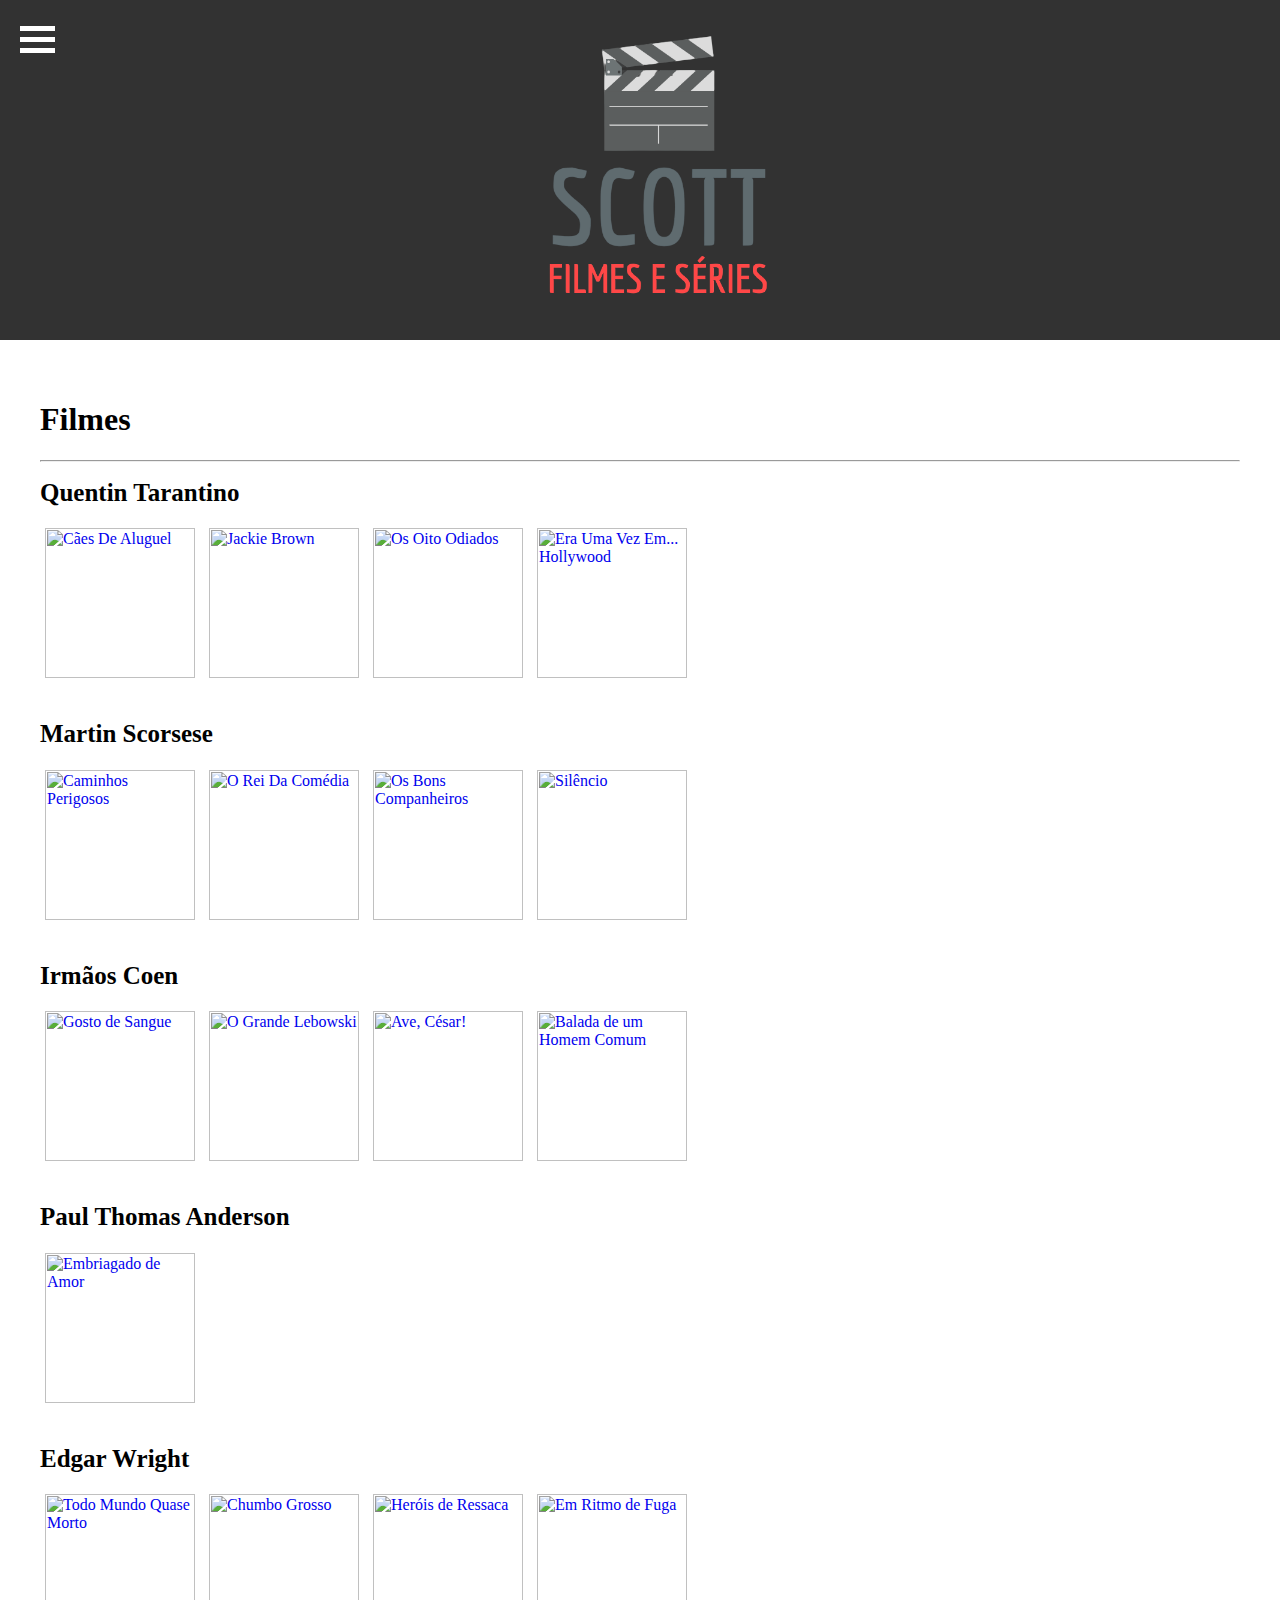
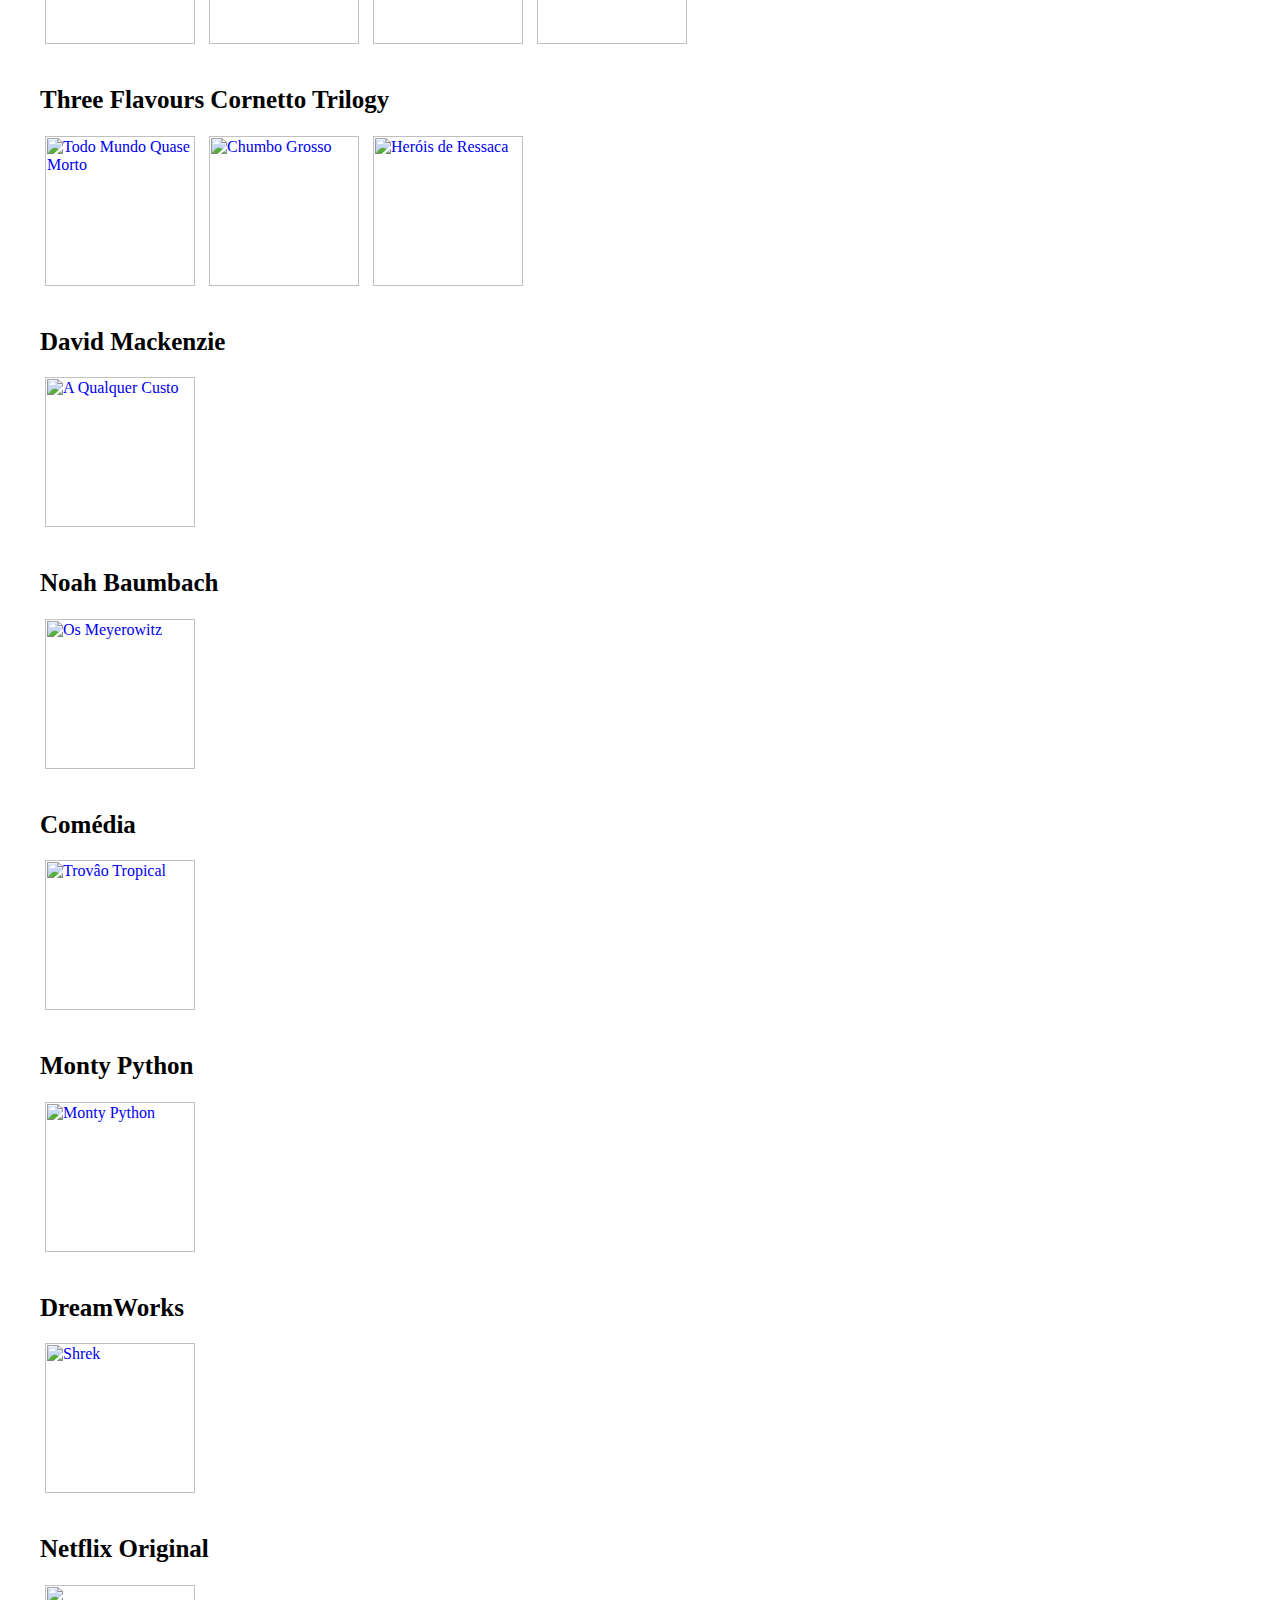
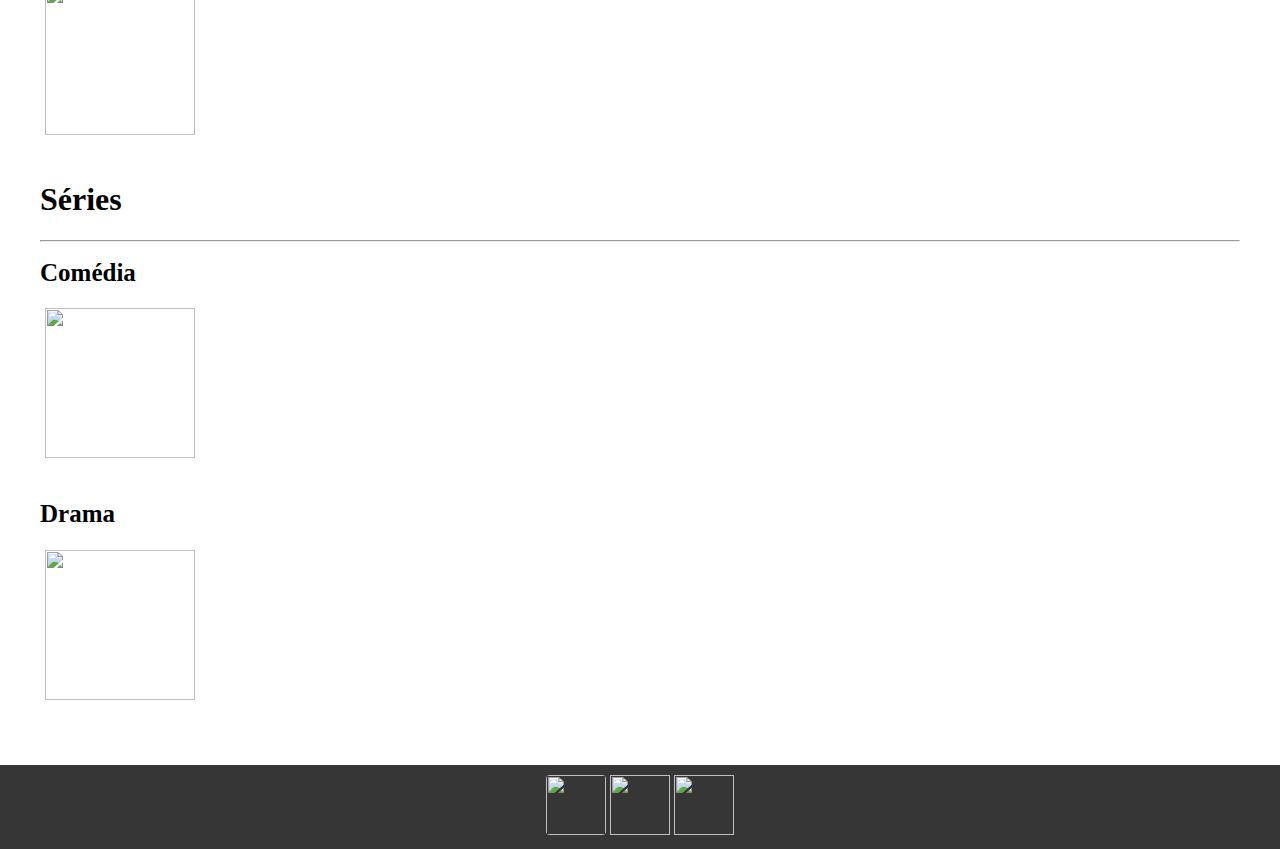
==== index.html @ 84f8fe9e "Atualizando index.html" ====
<html>

	<head>

		<title>Scott Filmes e S&eacute;ries - In&iacute;cio</title>

		<link rel="stylesheet" type="text/css" href="style.css">

		<script type="text/javascript" src="script.js"></script>

		<meta name="viewport" content="width=device-width, initial-scale=1">

		<link rel="icon" href="imagens/iconscott.png" type="image/jpg">


	</head>

	<body onload="load()">
		<div id="mySidenav" class="sidenav">
			<a href="filmes.html">Filmes</a>
			<a href="series.html">Séries</a>
			<a href="topimdb.html">Top IMDb</a>
			<a href="#">Top Metacritic</a>
			<a href="topnetflixoriginal.html">Top Netflix Original</a>
			<a href="recomendacoes.html">Recomendados por Scott</a>
			<a href="#">Sobre</a>
		</div>


	<div id="main" onmousewheel="tamNavBar()">
		<div id="idHead" class="divHead1">
			<img id="imglogo" src="imagens/logoscott.png">

			<div class="container" onclick="openNav();barsX(this)">
	  			<div class="bar1"></div>
	  			<div class="bar2"></div>
	  			<div class="bar3"></div>
			</div>

		</div>

		<div id="idNav1" class="nav1">
			<div id="pages">

				<h1 id="t">Filmes</h1>
				<hr>

				<div id="div1">
					<h1 id="title"><a id="linkD" href="tarantino.html" onmouseover="linkOver(this)" onmouseout="linkOut(this,'Quentin Tarantino')">Quentin Tarantino</a></h1>
					<div class="tooltip">
						<div class="container1" onmouseover="filmeOver('f1', 'c1', 's1')" onmouseout="filmeOut('f1', 'c1', 's1')">
							<a href="https://scottsilva921.cincopa.com/watch/A4HAcLOLOO68!A0FDUcEo7fBw" target="_blanck"><div id="f1"><img id="capas" src="https://upload.wikimedia.org/wikipedia/pt/e/e1/Reservoir_Dogs_1992.jpg" alt="Cães De Aluguel"></div></a><span class="tooltiptext">Cães de Aluguel <br>(1992)</span>
							<div class="overlay">
								<div id="filmeHover"><a href="https://scottsilva921.cincopa.com/watch/A4HAcLOLOO68!A0FDUcEo7fBw" target="_blanck"><img id="play" src="https://www.pngpix.com/wp-content/uploads/2016/11/PNGPIX-COM-Play-PNG-Transparent-Image-500x571.png"></a></div><br>
							</div>

							<div id="c1" class="container2" style="width: 81px; left:9%">
								<div class="overlay">
									<div id="filmeIMDb"><a href="https://www.imdb.com/title/tt0105236/?ref_=nv_sr_srsg_0" target="_blanck"><img id="icon" src="https://upload.wikimedia.org/wikipedia/commons/thumb/c/cc/IMDb_Logo_Square.svg/1200px-IMDb_Logo_Square.svg.png"></a></div>
								</div>
								<div class="overlay">
									<div id="filmeIMDb" style="left: 22%"><a href="https://www.rottentomatoes.com/m/reservoir_dogs" target="_blanck"><img id="icon" src="https://upload.wikimedia.org/wikipedia/commons/thumb/5/5b/Rotten_Tomatoes.svg/757px-Rotten_Tomatoes.svg.png"></a></div>
								</div>

								<div class="overlay">
									<div id="filmeIMDb" style="left:34%"><a href="https://www.metacritic.com/movie/reservoir-dogs" target="_blanck"><img id="icon" src="https://upload.wikimedia.org/wikipedia/commons/thumb/c/ce/Metacritic_logo_original.svg/1200px-Metacritic_logo_original.svg.png"></a></div>
								</div>
							</div>

							<div id="s1" class="container2" style="width: 81px; left:9%">
								<div class="overlay">
									<div id="filmeIMDb" style="left:22%; top:75%"><a>4.5/5</a></div><div id="filmeIMDb" style="left:10%; top:75%"><img id="icon" src="https://purepng.com/public/uploads/large/purepng.com-golden-starstargeometricallydecagonconcavestardomgold-1421526502142ozols.png"></div>
								</div>
							</div>
								
						</div>
					</div>
					
					<div class="tooltip">
						<div class="container1" onmouseover="filmeOver('f2', 'c2', 's2')" onmouseout="filmeOut('f2', 'c2', 's2')">
							<a href="https://scottsilva921.cincopa.com/watch/AEPAZtOSs0AH" target="_blanck"><div id="f2"><img id="capas" src="https://upload.wikimedia.org/wikipedia/pt/thumb/e/ea/Jackieposter.jpg/200px-Jackieposter.jpg" alt="Jackie Brown"></div></a><span class="tooltiptext">Jackie Brown <br>(1997)</span>
							<div class="overlay">
								<div id="filmeHover"><a href="https://scottsilva921.cincopa.com/watch/AEPAZtOSs0AH" target="_blanck"><img id="play" src="https://www.pngpix.com/wp-content/uploads/2016/11/PNGPIX-COM-Play-PNG-Transparent-Image-500x571.png"></a></div>
							</div>

							<div id="c2" class="container2">
								<div class="overlay">
									<div id="filmeIMDb"><a href="https://www.imdb.com/title/tt0119396/?ref_=nv_sr_srsg_0" target="_blanck"><img id="icon" src="https://upload.wikimedia.org/wikipedia/commons/thumb/c/cc/IMDb_Logo_Square.svg/1200px-IMDb_Logo_Square.svg.png"></a></div>
								</div>
								<div class="overlay">
									<div id="filmeIMDb" style="left: 22%"><a href="https://www.rottentomatoes.com/m/jackie_brown" target="_blanck"><img id="icon" src="https://upload.wikimedia.org/wikipedia/commons/thumb/5/5b/Rotten_Tomatoes.svg/757px-Rotten_Tomatoes.svg.png"></a></div>
								</div>

								<div class="overlay">
									<div id="filmeIMDb" style="left:34%"><a href="https://www.metacritic.com/movie/jackie-brown" target="_blanck"><img id="icon" src="https://upload.wikimedia.org/wikipedia/commons/thumb/c/ce/Metacritic_logo_original.svg/1200px-Metacritic_logo_original.svg.png"></a></div>
								</div>
							</div>

							<div id="s2" class="container2">
								<div class="overlay">
									<div id="filmeIMDb" style="left:8%; top:75%"><a>Não Assistido</a></div>
								</div>
							</div>
						</div>
					</div>
						
					<div class="tooltip">
						<div class="container1" onmouseover="filmeOver('f3', 'c3', 's3')" onmouseout="filmeOut('f3', 'c3', 's3')">
							<a href="https://u855900.cincopa.com/watch/A4HAcLOLOO68!AcNDZjk3u8ot" target="_blanck"><div id="f3"><img id="capas" src="https://br.web.img3.acsta.net/pictures/16/01/07/20/59/207268.jpg" alt="Os Oito Odiados"></div></a><span class="tooltiptext">Os Oito Odiados <br>(2015)</span>
							<div class="overlay">
								<div id="filmeHover"><a href="https://u855900.cincopa.com/watch/A4HAcLOLOO68!AcNDZjk3u8ot" target="_blanck"><img id="play" src="https://www.pngpix.com/wp-content/uploads/2016/11/PNGPIX-COM-Play-PNG-Transparent-Image-500x571.png"></a></div>
							</div>

							<div id="c3" class="container2" >
								<div class="overlay">
									<div id="filmeIMDb"><a href="https://www.imdb.com/title/tt3460252/?ref_=nv_sr_srsg_0" target="_blanck"><img id="icon" src="https://upload.wikimedia.org/wikipedia/commons/thumb/c/cc/IMDb_Logo_Square.svg/1200px-IMDb_Logo_Square.svg.png"></a></div>
								</div>
								<div class="overlay">
									<div id="filmeIMDb" style="left: 22%"><a href="https://www.rottentomatoes.com/m/the_hateful_eight" target="_blanck"><img id="icon" src="https://upload.wikimedia.org/wikipedia/commons/thumb/5/5b/Rotten_Tomatoes.svg/757px-Rotten_Tomatoes.svg.png"></a></div>
								</div>

								<div class="overlay">
									<div id="filmeIMDb" style="left:34%"><a href="https://www.metacritic.com/movie/the-hateful-eight" target="_blanck"><img id="icon" src="https://upload.wikimedia.org/wikipedia/commons/thumb/c/ce/Metacritic_logo_original.svg/1200px-Metacritic_logo_original.svg.png"></a></div>
								</div>
							</div>

							<div id="s3" class="container2">
								<div class="overlay">
									<div id="filmeIMDb" style="left:8%; top:75%"><a>Não Assistido</a></div>
								</div>
							</div>
						</div>
					</div>

					<div class="tooltip">
						<div class="container1" onmouseover="filmeOver('f4', 'c4', 's4')" onmouseout="filmeOut('f4', 'c4', 's4')">
							<a href="https://scottsilva921.cincopa.com/watch/A4HAcLOLOO68!AsID8hk7PIz5" target="_blanck"><div id="f4"><img id="capas" src="https://br.web.img3.acsta.net/pictures/19/08/06/21/50/5749668.jpg" alt="Era Uma Vez Em... Hollywood"></div></a><span class="tooltiptext">Era Uma Vez Em... HollyWood <br>(2019)</span>
							<div class="overlay">
								<div id="filmeHover"><a href="https://scottsilva921.cincopa.com/watch/A4HAcLOLOO68!AsID8hk7PIz5" target="_blanck"><img id="play" src="https://www.pngpix.com/wp-content/uploads/2016/11/PNGPIX-COM-Play-PNG-Transparent-Image-500x571.png"></a></div>
							</div>

							<div id="c4" class="container2" >
								<div class="overlay">
									<div id="filmeIMDb"><a href="https://www.imdb.com/title/tt7131622/?ref_=nv_sr_srsg_0" target="_blanck"><img id="icon" src="https://upload.wikimedia.org/wikipedia/commons/thumb/c/cc/IMDb_Logo_Square.svg/1200px-IMDb_Logo_Square.svg.png"></a></div>
								</div>
								<div class="overlay">
									<div id="filmeIMDb" style="left: 22%"><a href="https://www.rottentomatoes.com/m/once_upon_a_time_in_hollywood" target="_blanck"><img id="icon" src="https://upload.wikimedia.org/wikipedia/commons/thumb/5/5b/Rotten_Tomatoes.svg/757px-Rotten_Tomatoes.svg.png"></a></div>
								</div>

								<div class="overlay">
									<div id="filmeIMDb" style="left:34%"><a href="https://www.metacritic.com/movie/once-upon-a-time-in-hollywood" target="_blanck"><img id="icon" src="https://upload.wikimedia.org/wikipedia/commons/thumb/c/ce/Metacritic_logo_original.svg/1200px-Metacritic_logo_original.svg.png"></a></div>
								</div>
							</div>

							<div id="s4" class="container2">
								<div class="overlay">
									<div id="filmeIMDb" style="left:22%; top:75%"><a>4.6/5</a></div><div id="filmeIMDb" style="left:10%; top:75%"><img id="icon" src="https://purepng.com/public/uploads/large/purepng.com-golden-starstargeometricallydecagonconcavestardomgold-1421526502142ozols.png"></div>
								</div>
							</div>
						</div>
					</div>


				</div>

				<div id="div1">
					<h1 id="title"><a id="linkD" href="tarantino.html" onmouseover="linkOver(this)" onmouseout="linkOut(this,'Martin Scorsese')">Martin Scorsese</a></h1>

					<div class="tooltip">

						<div class="container1" onmouseover="filmeOver('f17', 'c17', 's17')" onmouseout="filmeOut('f17', 'c17', 's17')">
							<a href="https://rabevo9820.cincopa.com/watch/A4HAcLOLOO68!AUDDWgU-EbhF" target="_blanck"><div id="f17"><img id="capas" src="https://cineplayers.com/sites/default/files/posters/3098_poster.jpg" alt="Caminhos Perigosos"></div></a><span class="tooltiptext">Caminhos Perigosos <br>(1973)</span>
							<div class="overlay">
								<div id="filmeHover"><a href="https://rabevo9820.cincopa.com/watch/A4HAcLOLOO68!AUDDWgU-EbhF" target="_blanck"><img id="play" src="https://www.pngpix.com/wp-content/uploads/2016/11/PNGPIX-COM-Play-PNG-Transparent-Image-500x571.png"></a></div>
							</div>

							<div id="c17" class="container2">
								<div class="overlay">
									<div id="filmeIMDb"><a href="https://www.imdb.com/title/tt0070379/?ref_=nv_sr_srsg_0" target="_blanck"><img id="icon" src="https://upload.wikimedia.org/wikipedia/commons/thumb/c/cc/IMDb_Logo_Square.svg/1200px-IMDb_Logo_Square.svg.png"></a></div>
								</div>
								<div class="overlay">
									<div id="filmeIMDb" style="left: 22%"><a href="https://www.rottentomatoes.com/m/mean_streets" target="_blanck"><img id="icon" src="https://upload.wikimedia.org/wikipedia/commons/thumb/5/5b/Rotten_Tomatoes.svg/757px-Rotten_Tomatoes.svg.png"></a></div>
								</div>

								<div class="overlay">
									<div id="filmeIMDb" style="left:34%"><a href="https://www.metacritic.com/movie/mean-streets" target="_blanck"><img id="icon" src="https://upload.wikimedia.org/wikipedia/commons/thumb/c/ce/Metacritic_logo_original.svg/1200px-Metacritic_logo_original.svg.png"></a></div>
								</div>
							</div>

							<div id="s17" class="container2">
								<div class="overlay">
									<div id="filmeIMDb" style="left:8%; top:75%"><a>Não Assistido</a></div>
								</div>
							</div>
						</div>
					</div>

					<div class="tooltip">

						<div class="container1" onmouseover="filmeOver('f16', 'c16', 's16')" onmouseout="filmeOut('f16', 'c16', 's16')">
							<a href="https://rabevo9820.cincopa.com/watch/A4HAcLOLOO68!AMIDqg0-767J" target="_blanck"><div id="f16"><img id="capas" src="https://br.web.img3.acsta.net/medias/nmedia/18/96/57/40/20476299.jpg" alt="O Rei Da Comédia"></div></a><span class="tooltiptext">O Rei Da Comédia <br>(1982)</span>
							<div class="overlay">
								<div id="filmeHover"><a href="https://rabevo9820.cincopa.com/watch/A4HAcLOLOO68!AMIDqg0-767J" target="_blanck"><img id="play" src="https://www.pngpix.com/wp-content/uploads/2016/11/PNGPIX-COM-Play-PNG-Transparent-Image-500x571.png"></a></div>
							</div>

							<div id="c16" class="container2">
								<div class="overlay">
									<div id="filmeIMDb"><a href="https://www.imdb.com/title/tt0085794/?ref_=nv_sr_srsg_0" target="_blanck"><img id="icon" src="https://upload.wikimedia.org/wikipedia/commons/thumb/c/cc/IMDb_Logo_Square.svg/1200px-IMDb_Logo_Square.svg.png"></a></div>
								</div>
								<div class="overlay">
									<div id="filmeIMDb" style="left: 22%"><a href="https://www.rottentomatoes.com/m/1011623-king_of_comedy" target="_blanck"><img id="icon" src="https://upload.wikimedia.org/wikipedia/commons/thumb/5/5b/Rotten_Tomatoes.svg/757px-Rotten_Tomatoes.svg.png"></a></div>
								</div>

								<div class="overlay">
									<div id="filmeIMDb" style="left:34%"><a href="https://www.metacritic.com/movie/the-king-of-comedy" target="_blanck"><img id="icon" src="https://upload.wikimedia.org/wikipedia/commons/thumb/c/ce/Metacritic_logo_original.svg/1200px-Metacritic_logo_original.svg.png"></a></div>
								</div>
							</div>

							<div id="s16" class="container2">
								<div class="overlay">
									<div id="filmeIMDb" style="left:22%; top:75%"><a>4.3/5</a></div><div id="filmeIMDb" style="left:10%; top:75%"><img id="icon" src="https://purepng.com/public/uploads/large/purepng.com-golden-starstargeometricallydecagonconcavestardomgold-1421526502142ozols.png"></div>
								</div>
							</div>
						</div>
						</div>

						<div class="tooltip">
						<div class="container1" onmouseover="filmeOver('f5', 'c5', 's5')" onmouseout="filmeOut('f5', 'c5', 's5')">
							<a href="https://u725144.cincopa.com/watch/A4HAcLOLOO68!A0LDJikdwtJu" target="_blanck"><div id="f5"><img id="capas" src="https://upload.wikimedia.org/wikipedia/pt/thumb/7/7c/GoodfellasPoster.jpg/250px-GoodfellasPoster.jpg" alt="Os Bons Companheiros"></div></a><span class="tooltiptext">Os Bons Companheiros <br>(1990)</span>
							<div class="overlay">
								<div id="filmeHover"><a href="https://u725144.cincopa.com/watch/A4HAcLOLOO68!A0LDJikdwtJu" target="_blanck"><img id="play" src="https://www.pngpix.com/wp-content/uploads/2016/11/PNGPIX-COM-Play-PNG-Transparent-Image-500x571.png"></a></div>
							</div>

							<div id="c5" class="container2" >
								<div class="overlay">
									<div id="filmeIMDb"><a href="https://www.imdb.com/title/tt0099685/?ref_=nv_sr_srsg_0" target="_blanck"><img id="icon" src="https://upload.wikimedia.org/wikipedia/commons/thumb/c/cc/IMDb_Logo_Square.svg/1200px-IMDb_Logo_Square.svg.png"></a></div>
								</div>
								<div class="overlay">
									<div id="filmeIMDb" style="left: 22%"><a href="https://www.rottentomatoes.com/m/goodfellas" target="_blanck"><img id="icon" src="https://upload.wikimedia.org/wikipedia/commons/thumb/5/5b/Rotten_Tomatoes.svg/757px-Rotten_Tomatoes.svg.png"></a></div>
								</div>

								<div class="overlay">
									<div id="filmeIMDb" style="left:34%"><a href="https://www.metacritic.com/movie/goodfellas" target="_blanck"><img id="icon" src="https://upload.wikimedia.org/wikipedia/commons/thumb/c/ce/Metacritic_logo_original.svg/1200px-Metacritic_logo_original.svg.png"></a></div>
								</div>
							</div>

							<div id="s5" class="container2">
								<div class="overlay">
									<div id="filmeIMDb" style="left:22%; top:75%"><a>5/5</a></div><div id="filmeIMDb" style="left:10%; top:75%"><img id="icon" src="https://purepng.com/public/uploads/large/purepng.com-golden-starstargeometricallydecagonconcavestardomgold-1421526502142ozols.png"></div>
								</div>
							</div>
						</div>
					</div>

					<div class="tooltip">

						<div class="container1" onmouseover="filmeOver('f19', 'c19', 's19')" onmouseout="filmeOut('f19', 'c19', 's19')">
							<a href="https://rabevo9820.cincopa.com/watch/A4HAcLOLOO68!AoPDCiEIOfnN" target="_blanck"><div id="f19"><img id="capas" src="https://br.web.img2.acsta.net/pictures/16/12/20/13/08/103918.jpg" alt="Silêncio"></div></a><span class="tooltiptext">Silêncio <br>(2016)</span>
							<div class="overlay">
								<div id="filmeHover"><a href="https://rabevo9820.cincopa.com/watch/A4HAcLOLOO68!AoPDCiEIOfnN" target="_blanck"><img id="play" src="https://www.pngpix.com/wp-content/uploads/2016/11/PNGPIX-COM-Play-PNG-Transparent-Image-500x571.png"></a></div>
							</div>

							<div id="c19" class="container2">
								<div class="overlay">
									<div id="filmeIMDb"><a href="https://www.imdb.com/title/tt0070379/?ref_=nv_sr_srsg_0" target="_blanck"><img id="icon" src="https://upload.wikimedia.org/wikipedia/commons/thumb/c/cc/IMDb_Logo_Square.svg/1200px-IMDb_Logo_Square.svg.png"></a></div>
								</div>
								<div class="overlay">
									<div id="filmeIMDb" style="left: 22%"><a href="https://www.rottentomatoes.com/m/mean_streets" target="_blanck"><img id="icon" src="https://upload.wikimedia.org/wikipedia/commons/thumb/5/5b/Rotten_Tomatoes.svg/757px-Rotten_Tomatoes.svg.png"></a></div>
								</div>

								<div class="overlay">
									<div id="filmeIMDb" style="left:34%"><a href="https://www.metacritic.com/movie/mean-streets" target="_blanck"><img id="icon" src="https://upload.wikimedia.org/wikipedia/commons/thumb/c/ce/Metacritic_logo_original.svg/1200px-Metacritic_logo_original.svg.png"></a></div>
								</div>
							</div>

							<div id="s19" class="container2">
								<div class="overlay">
									<div id="filmeIMDb" style="left:8%; top:75%"><a>Não Assistido</a></div>
								</div>
							</div>
						</div>
					</div>

				</div>

				<div id="div1">
					<h1 id="title"><a id="linkD" href="" onmouseover="linkOver(this)" onmouseout="linkOut(this,'Irmãos Coen')">Irmãos Coen</a></h1>

					<div class="tooltip">
						<div class="container1" onmouseover="filmeOver('f23', 'c23', 's23')" onmouseout="filmeOut('f23', 'c23', 's23')">
							<a href="https://rabevo9820.cincopa.com/watch/A4HAcLOLOO68!A0ADUkkMFoYD" target="_blanck"><div id="f23"><img id="capas" src="https://br.web.img3.acsta.net/c_215_290/medias/nmedia/18/87/09/44/19871953.jpg" alt="Gosto de Sangue"></div></a><span class="tooltiptext">Gosto de Sangue <br>(1982)</span>
							<div class="overlay">
								<div id="filmeHover"><a href="https://rabevo9820.cincopa.com/watch/A4HAcLOLOO68!A0ADUkkMFoYD" target="_blanck"><img id="play" src="https://www.pngpix.com/wp-content/uploads/2016/11/PNGPIX-COM-Play-PNG-Transparent-Image-500x571.png"></a></div>
							</div>

							<div id="c23" class="container2" style="width:85px">
								<div class="overlay">
									<div id="filmeIMDb"><a href="https://www.imdb.com/title/tt0086979/?ref_=nv_sr_srsg_0" target="_blanck"><img id="icon" src="https://upload.wikimedia.org/wikipedia/commons/thumb/c/cc/IMDb_Logo_Square.svg/1200px-IMDb_Logo_Square.svg.png"></a></div>
								</div>
								<div class="overlay">
									<div id="filmeIMDb" style="left: 22%"><a href="https://www.rottentomatoes.com/m/blood_simple" target="_blanck"><img id="icon" src="https://upload.wikimedia.org/wikipedia/commons/thumb/5/5b/Rotten_Tomatoes.svg/757px-Rotten_Tomatoes.svg.png"></a></div>
								</div>

								<div class="overlay">
									<div id="filmeIMDb" style="left:34%"><a href="https://www.metacritic.com/movie/blood-simple" target="_blanck"><img id="icon" src="https://upload.wikimedia.org/wikipedia/commons/thumb/c/ce/Metacritic_logo_original.svg/1200px-Metacritic_logo_original.svg.png"></a></div>
								</div>
							</div>

							<div id="s23" class="container2" style="width:85px">
								<div class="overlay">
									<div id="filmeIMDb" style="left:10%; top:75%"><a>Não Assistido</a></div>
								</div>
							</div>
						</div>
					</div>

					<div class="tooltip">

						<div class="container1" onmouseover="filmeOver('f22', 'c22', 's22')" onmouseout="filmeOut('f22', 'c22', 's22')">
							<a href="https://rabevo9820.cincopa.com/watch/A4HAcLOLOO68!AoGDCmkMBMne" target="_blanck"><div id="f22"><img id="capas" src="https://upload.wikimedia.org/wikipedia/pt/thumb/0/0c/The_Big_Lebowski.jpg/250px-The_Big_Lebowski.jpg" alt="O Grande Lebowski"></div></a><span class="tooltiptext">O Grande Lebowski <br>(1998)</span>
							<div class="overlay">
								<div id="filmeHover"><a href="https://rabevo9820.cincopa.com/watch/A4HAcLOLOO68!AoGDCmkMBMne" target="_blanck"><img id="play" src="https://www.pngpix.com/wp-content/uploads/2016/11/PNGPIX-COM-Play-PNG-Transparent-Image-500x571.png"></a></div>
							</div>

							<div id="c22" class="container2" >
								<div class="overlay">
									<div id="filmeIMDb"><a href="https://www.imdb.com/title/tt0118715/?ref_=nv_sr_srsg_0" target="_blanck"><img id="icon" src="https://upload.wikimedia.org/wikipedia/commons/thumb/c/cc/IMDb_Logo_Square.svg/1200px-IMDb_Logo_Square.svg.png"></a></div>
								</div>
								<div class="overlay">
									<div id="filmeIMDb" style="left: 22%"><a href="https://www.rottentomatoes.com/m/the_big_lebowski" target="_blanck"><img id="icon" src="https://upload.wikimedia.org/wikipedia/commons/thumb/5/5b/Rotten_Tomatoes.svg/757px-Rotten_Tomatoes.svg.png"></a></div>
								</div>

								<div class="overlay">
									<div id="filmeIMDb" style="left:34%"><a href="https://www.metacritic.com/movie/the-big-lebowski" target="_blanck"><img id="icon" src="https://upload.wikimedia.org/wikipedia/commons/thumb/c/ce/Metacritic_logo_original.svg/1200px-Metacritic_logo_original.svg.png"></a></div>
								</div>
							</div>

							<div id="s22" class="container2">
								<div class="overlay">
									<div id="filmeIMDb" style="left:22%; top:75%"><a>4.4/5</a></div><div id="filmeIMDb" style="left:10%; top:75%"><img id="icon" src="https://purepng.com/public/uploads/large/purepng.com-golden-starstargeometricallydecagonconcavestardomgold-1421526502142ozols.png"></div>
								</div>
							</div>
						</div>

					</div>

					<div class="tooltip">

						<div class="container1" onmouseover="filmeOver('f6', 'c6', 's6')" onmouseout="filmeOut('f6', 'c6', 's6')">
							<a href="https://rabevo9820.cincopa.com/watch/A4HAcLOLOO68!AIBDng0uLCd3" target="_blanck"><div id="f6"><img id="capas" src="https://br.web.img3.acsta.net/pictures/16/01/07/17/17/420642.png" alt="Ave, César!"></div></a><span class="tooltiptext">Ave, César! <br>(2016)</span>
							<div class="overlay">
								<div id="filmeHover"><a href="https://rabevo9820.cincopa.com/watch/A4HAcLOLOO68!AIBDng0uLCd3" target="_blanck"><img id="play" src="https://www.pngpix.com/wp-content/uploads/2016/11/PNGPIX-COM-Play-PNG-Transparent-Image-500x571.png"></a></div>
							</div>

							<div id="c6" class="container2" >
								<div class="overlay">
									<div id="filmeIMDb"><a href="https://www.imdb.com/title/tt7131622/?ref_=nv_sr_srsg_0" target="_blanck"><img id="icon" src="https://upload.wikimedia.org/wikipedia/commons/thumb/c/cc/IMDb_Logo_Square.svg/1200px-IMDb_Logo_Square.svg.png"></a></div>
								</div>
								<div class="overlay">
									<div id="filmeIMDb" style="left: 22%"><a href="https://www.rottentomatoes.com/m/once_upon_a_time_in_hollywood" target="_blanck"><img id="icon" src="https://upload.wikimedia.org/wikipedia/commons/thumb/5/5b/Rotten_Tomatoes.svg/757px-Rotten_Tomatoes.svg.png"></a></div>
								</div>

								<div class="overlay">
									<div id="filmeIMDb" style="left:34%"><a href="https://www.metacritic.com/movie/once-upon-a-time-in-hollywood" target="_blanck"><img id="icon" src="https://upload.wikimedia.org/wikipedia/commons/thumb/c/ce/Metacritic_logo_original.svg/1200px-Metacritic_logo_original.svg.png"></a></div>
								</div>
							</div>

							<div id="s6" class="container2">
								<div class="overlay">
									<div id="filmeIMDb" style="left:22%; top:75%"><a>4.2/5</a></div><div id="filmeIMDb" style="left:10%; top:75%"><img id="icon" src="https://purepng.com/public/uploads/large/purepng.com-golden-starstargeometricallydecagonconcavestardomgold-1421526502142ozols.png"></div>
								</div>
							</div>
						</div>

					</div>

					<div class="tooltip">
						<div class="container1" onmouseover="filmeOver('f7', 'c7', 's7')" onmouseout="filmeOut('f7', 'c7', 's7')">
							<a href="https://rabevo9820.cincopa.com/watch/A4HAcLOLOO68!AgHDdjUZa6ch" target="_blanck"><div id="f7"><img id="capas" src="https://br.web.img3.acsta.net/pictures/14/01/22/21/46/481930.jpg" alt="Balada de um Homem Comum"></div></a><span class="tooltiptext" style="min-width: 150px; left: 60%;">Inside Llewyn Davis: Balada de um Homem Comum <br>(2013)</span>
							<div class="overlay">
								<div id="filmeHover"><a href="https://rabevo9820.cincopa.com/watch/A4HAcLOLOO68!AgHDdjUZa6ch" target="_blanck"><img id="play" src="https://www.pngpix.com/wp-content/uploads/2016/11/PNGPIX-COM-Play-PNG-Transparent-Image-500x571.png"></a></div>
							</div>

							<div id="c7" class="container2" >
								<div class="overlay">
									<div id="filmeIMDb"><a href="https://www.imdb.com/title/tt0099685/?ref_=nv_sr_srsg_0" target="_blanck"><img id="icon" src="https://upload.wikimedia.org/wikipedia/commons/thumb/c/cc/IMDb_Logo_Square.svg/1200px-IMDb_Logo_Square.svg.png"></a></div>
								</div>
								<div class="overlay">
									<div id="filmeIMDb" style="left: 22%"><a href="https://www.rottentomatoes.com/m/goodfellas" target="_blanck"><img id="icon" src="https://upload.wikimedia.org/wikipedia/commons/thumb/5/5b/Rotten_Tomatoes.svg/757px-Rotten_Tomatoes.svg.png"></a></div>
								</div>

								<div class="overlay">
									<div id="filmeIMDb" style="left:34%"><a href="https://www.metacritic.com/movie/goodfellas" target="_blanck"><img id="icon" src="https://upload.wikimedia.org/wikipedia/commons/thumb/c/ce/Metacritic_logo_original.svg/1200px-Metacritic_logo_original.svg.png"></a></div>
								</div>
							</div>

							<div id="s7" class="container2">
								<div class="overlay">
									<div id="filmeIMDb" style="left:8%; top:75%"><a>Não Assistido</a></div>
								</div>
							</div>
						</div>
					</div>

					
				</div>

				<div id="div1">
					<h1 id="title"><a id="linkD" href="" onmouseover="linkOver(this)" onmouseout="linkOut(this,'Paul Thomas Anderson')">Paul Thomas Anderson</a></h1>

					<div class="tooltip">

						<div class="container1" onmouseover="filmeOver('f15', 'c15', 's15')" onmouseout="filmeOut('f15', 'c15', 's15')">
							<a href="https://rabevo9820.cincopa.com/watch/A4HAcLOLOO68!A8PD-jkptGZ1" target="_blanck"><div id="f15"><img id="capas" src="https://upload.wikimedia.org/wikipedia/pt/thumb/1/1b/Punchdrunk.jpg/200px-Punchdrunk.jpg" alt="Embriagado de Amor"></div></a><span class="tooltiptext">Embriagado de Amor<br>(2002)</span>
							<div class="overlay">
								<div id="filmeHover"><a href="https://rabevo9820.cincopa.com/watch/A4HAcLOLOO68!A8PD-jkptGZ1" target="_blanck"><img id="play" src="https://www.pngpix.com/wp-content/uploads/2016/11/PNGPIX-COM-Play-PNG-Transparent-Image-500x571.png"></a></div>
							</div>

							<div id="c15" class="container2">
								<div class="overlay">
									<div id="filmeIMDb"><a href="https://www.imdb.com/title/tt0272338/?ref_=nv_sr_srsg_0" target="_blanck"><img id="icon" src="https://upload.wikimedia.org/wikipedia/commons/thumb/c/cc/IMDb_Logo_Square.svg/1200px-IMDb_Logo_Square.svg.png"></a></div>
								</div>
								<div class="overlay">
									<div id="filmeIMDb" style="left: 22%"><a href="https://www.rottentomatoes.com/m/punchdrunk_love" target="_blanck"><img id="icon" src="https://upload.wikimedia.org/wikipedia/commons/thumb/5/5b/Rotten_Tomatoes.svg/757px-Rotten_Tomatoes.svg.png"></a></div>
								</div>

								<div class="overlay">
									<div id="filmeIMDb" style="left:34%"><a href="https://www.metacritic.com/movie/punch-drunk-love" target="_blanck"><img id="icon" src="https://upload.wikimedia.org/wikipedia/commons/thumb/c/ce/Metacritic_logo_original.svg/1200px-Metacritic_logo_original.svg.png"></a></div>
								</div>
							</div>

							<div id="s15" class="container2">
								<div class="overlay">
									<div id="filmeIMDb" style="left:9%; top:75%"><a>Não Assistido</a></div><div id="filmeIMDb" style="left:10%; top:75%; width:160%"></div>
								</div>
							</div>
						</div>
					</div>
				</div>

				<div id="div1">
					<h1 id="title"><a id="linkD" href="edgarwright.html" onmouseover="linkOver(this)" onmouseout="linkOut(this,'Edgar Wright')">Edgar Wright</a></h1>

					<div class="tooltip">

						<div class="container1" onmouseover="filmeOver('f8', 'c8', 's8')" onmouseout="filmeOut('f8', 'c8', 's8')">
							<a href="https://u855900.cincopa.com/watch/A4HAcLOLOO68!A8MD5iU_5szB" target="_blanck"><div id="f8"><img id="capas" src="https://musicimage.xboxlive.com/catalog/video.movie.8D6KGWXMZDNN/image?locale=pt-br&mode=crop&purposes=BoxArt&q=90&h=225&w=150&format=jpg" alt="Todo Mundo Quase Morto"></div></a><span class="tooltiptext">Todo Mundo Quase Morto <br>(2004)</span>
							<div class="overlay">
								<div id="filmeHover"><a href="https://u855900.cincopa.com/watch/A4HAcLOLOO68!A8MD5iU_5szB" target="_blanck"><img id="play" src="https://www.pngpix.com/wp-content/uploads/2016/11/PNGPIX-COM-Play-PNG-Transparent-Image-500x571.png"></a></div>
							</div>

							<div id="c8" class="container2" >
								<div class="overlay">
									<div id="filmeIMDb"><a href="https://www.imdb.com/title/tt0365748/?ref_=fn_al_tt_1" target="_blanck"><img id="icon" src="https://upload.wikimedia.org/wikipedia/commons/thumb/c/cc/IMDb_Logo_Square.svg/1200px-IMDb_Logo_Square.svg.png"></a></div>
								</div>
								<div class="overlay">
									<div id="filmeIMDb" style="left: 22%"><a href="https://www.rottentomatoes.com/m/shaun_of_the_dead" target="_blanck"><img id="icon" src="https://upload.wikimedia.org/wikipedia/commons/thumb/5/5b/Rotten_Tomatoes.svg/757px-Rotten_Tomatoes.svg.png"></a></div>
								</div>

								<div class="overlay">
									<div id="filmeIMDb" style="left:34%"><a href="https://www.metacritic.com/movie/shaun-of-the-dead" target="_blanck"><img id="icon" src="https://upload.wikimedia.org/wikipedia/commons/thumb/c/ce/Metacritic_logo_original.svg/1200px-Metacritic_logo_original.svg.png"></a></div>
								</div>
							</div>

							<div id="s8" class="container2">
								<div class="overlay">
									<div id="filmeIMDb" style="left:22%; top:75%"><a>4/5</a></div><div id="filmeIMDb" style="left:10%; top:75%"><img id="icon" src="https://purepng.com/public/uploads/large/purepng.com-golden-starstargeometricallydecagonconcavestardomgold-1421526502142ozols.png"></div>
								</div>
							</div>
						</div>
					</div>

					<div class="tooltip">

						<div class="container1" onmouseover="filmeOver('f9', 'c9', 's9')" onmouseout="filmeOut('f9', 'c9', 's9')">
							<a href="https://u855900.cincopa.com/watch/A4HAcLOLOO68!AcBDeiUp5kvv" target="_blanck"><div id="f9"><img id="capas" src="https://br.web.img3.acsta.net/pictures/14/09/05/06/50/401711.jpg" alt="Chumbo Grosso"></div></a><span class="tooltiptext">Chumbo Grosso <br>(2007)</span>
							<div class="overlay">
								<div id="filmeHover"><a href="https://u855900.cincopa.com/watch/A4HAcLOLOO68!AcBDeiUp5kvv" target="_blanck"><img id="play" src="https://www.pngpix.com/wp-content/uploads/2016/11/PNGPIX-COM-Play-PNG-Transparent-Image-500x571.png"></a></div>
							</div>

							<div id="c9" class="container2" >
								<div class="overlay">
									<div id="filmeIMDb"><a href="https://www.imdb.com/title/tt0425112/?ref_=nv_sr_srsg_0" target="_blanck"><img id="icon" src="https://upload.wikimedia.org/wikipedia/commons/thumb/c/cc/IMDb_Logo_Square.svg/1200px-IMDb_Logo_Square.svg.png"></a></div>
								</div>
								<div class="overlay">
									<div id="filmeIMDb" style="left: 22%"><a href="https://www.rottentomatoes.com/m/hot_fuzz" target="_blanck"><img id="icon" src="https://upload.wikimedia.org/wikipedia/commons/thumb/5/5b/Rotten_Tomatoes.svg/757px-Rotten_Tomatoes.svg.png"></a></div>
								</div>

								<div class="overlay">
									<div id="filmeIMDb" style="left:34%"><a href="https://www.metacritic.com/movie/hot-fuzz" target="_blanck"><img id="icon" src="https://upload.wikimedia.org/wikipedia/commons/thumb/c/ce/Metacritic_logo_original.svg/1200px-Metacritic_logo_original.svg.png"></a></div>
								</div>
							</div>

							<div id="s9" class="container2">
								<div class="overlay">
									<div id="filmeIMDb" style="left:22%; top:75%"><a>4/5</a></div><div id="filmeIMDb" style="left:10%; top:75%"><img id="icon" src="https://purepng.com/public/uploads/large/purepng.com-golden-starstargeometricallydecagonconcavestardomgold-1421526502142ozols.png"></div>
								</div>
							</div>
						</div>
					</div>

					<div class="tooltip">

						<div class="container1" onmouseover="filmeOver('f10', 'c10', 's10')" onmouseout="filmeOut('f10', 'c10', 's10')">
							<a href="https://u855900.cincopa.com/watch/A4HAcLOLOO68!AcLD1iki9wPZ" target="_blanck"><div id="f10"><img id="capas" src="https://br.web.img3.acsta.net/pictures/14/09/03/20/57/486364.jpg" alt="Heróis de Ressaca"></div></a><span class="tooltiptext">Heróis de Ressaca <br>(2013)</span>
							<div class="overlay">
								<div id="filmeHover"><a href="https://u855900.cincopa.com/watch/A4HAcLOLOO68!AcLD1iki9wPZ" target="_blanck"><img id="play" src="https://www.pngpix.com/wp-content/uploads/2016/11/PNGPIX-COM-Play-PNG-Transparent-Image-500x571.png"></a></div>
							</div>

							<div id="c10" class="container2" >
								<div class="overlay">
									<div id="filmeIMDb"><a href="https://www.imdb.com/title/tt1213663/?ref_=nv_sr_srsg_0" target="_blanck"><img id="icon" src="https://upload.wikimedia.org/wikipedia/commons/thumb/c/cc/IMDb_Logo_Square.svg/1200px-IMDb_Logo_Square.svg.png"></a></div>
								</div>
								<div class="overlay">
									<div id="filmeIMDb" style="left: 22%"><a href="https://www.rottentomatoes.com/m/the_worlds_end" target="_blanck"><img id="icon" src="https://upload.wikimedia.org/wikipedia/commons/thumb/5/5b/Rotten_Tomatoes.svg/757px-Rotten_Tomatoes.svg.png"></a></div>
								</div>

								<div class="overlay">
									<div id="filmeIMDb" style="left:34%"><a href="https://www.metacritic.com/movie/the-worlds-end" target="_blanck"><img id="icon" src="https://upload.wikimedia.org/wikipedia/commons/thumb/c/ce/Metacritic_logo_original.svg/1200px-Metacritic_logo_original.svg.png"></a></div>
								</div>
							</div>

							<div id="s10" class="container2">
								<div class="overlay">
									<div id="filmeIMDb" style="left:22%; top:75%"><a>3.5/5</a></div><div id="filmeIMDb" style="left:10%; top:75%"><img id="icon" src="https://purepng.com/public/uploads/large/purepng.com-golden-starstargeometricallydecagonconcavestardomgold-1421526502142ozols.png"></div>
								</div>
							</div>
						</div>
					</div>

					<div class="tooltip">

						<div class="container1" onmouseover="filmeOver('f11', 'c11', 's11')" onmouseout="filmeOut('f11', 'c11', 's11')">
							<a href="https://u725144.cincopa.com/watch/A4HAcLOLOO68!AcGD7j0GkRUs" target="_blanck"><div id="f11"><img id="capas" src="https://br.web.img2.acsta.net/pictures/17/07/10/19/10/576841.jpg" alt="Em Ritmo de Fuga"></div></a><span class="tooltiptext">Em Ritmo de Fuga <br>(2017)</span>
							<div class="overlay">
								<div id="filmeHover"><a href="https://u725144.cincopa.com/watch/A4HAcLOLOO68!AcGD7j0GkRUs" target="_blanck"><img id="play" src="https://www.pngpix.com/wp-content/uploads/2016/11/PNGPIX-COM-Play-PNG-Transparent-Image-500x571.png"></a></div>
							</div>

							<div id="c11" class="container2" >
								<div class="overlay">
									<div id="filmeIMDb"><a href="https://www.imdb.com/title/tt3890160/?ref_=nv_sr_srsg_0" target="_blanck"><img id="icon" src="https://upload.wikimedia.org/wikipedia/commons/thumb/c/cc/IMDb_Logo_Square.svg/1200px-IMDb_Logo_Square.svg.png"></a></div>
								</div>
								<div class="overlay">
									<div id="filmeIMDb" style="left: 22%"><a href="https://www.rottentomatoes.com/m/baby_driver" target="_blanck"><img id="icon" src="https://upload.wikimedia.org/wikipedia/commons/thumb/5/5b/Rotten_Tomatoes.svg/757px-Rotten_Tomatoes.svg.png"></a></div>
								</div>

								<div class="overlay">
									<div id="filmeIMDb" style="left:34%"><a href="https://www.metacritic.com/movie/baby-driver" target="_blanck"><img id="icon" src="https://upload.wikimedia.org/wikipedia/commons/thumb/c/ce/Metacritic_logo_original.svg/1200px-Metacritic_logo_original.svg.png"></a></div>
								</div>
							</div>

							<div id="s11" class="container2">
								<div class="overlay">
									<div id="filmeIMDb" style="left:8%; top:75%"><a>Não Assistido</a></div>
								</div>
							</div>
						</div>
					</div>
				</div>



				<div id="div1">
					<h1 id="title">Three Flavours Cornetto Trilogy</h1>
					<div class="tooltip">

						<div class="container1" onmouseover="filmeOver('f12', 'c12', 's12')" onmouseout="filmeOut('f12', 'c12', 's12')">
							<a href="https://u855900.cincopa.com/watch/A4HAcLOLOO68!A8MD5iU_5szB" target="_blanck"><div id="f12"><img id="capas" src="https://musicimage.xboxlive.com/catalog/video.movie.8D6KGWXMZDNN/image?locale=pt-br&mode=crop&purposes=BoxArt&q=90&h=225&w=150&format=jpg" alt="Todo Mundo Quase Morto"></div></a><span class="tooltiptext">Todo Mundo Quase Morto <br>(2004)</span>
							<div class="overlay">
								<div id="filmeHover"><a href="https://u855900.cincopa.com/watch/A4HAcLOLOO68!A8MD5iU_5szB" target="_blanck"><img id="play" src="https://www.pngpix.com/wp-content/uploads/2016/11/PNGPIX-COM-Play-PNG-Transparent-Image-500x571.png"></a></div>
							</div>

							<div id="c12" class="container2" >
								<div class="overlay">
									<div id="filmeIMDb"><a href="https://www.imdb.com/title/tt0365748/?ref_=fn_al_tt_1" target="_blanck"><img id="icon" src="https://upload.wikimedia.org/wikipedia/commons/thumb/c/cc/IMDb_Logo_Square.svg/1200px-IMDb_Logo_Square.svg.png"></a></div>
								</div>
								<div class="overlay">
									<div id="filmeIMDb" style="left: 22%"><a href="https://www.rottentomatoes.com/m/shaun_of_the_dead" target="_blanck"><img id="icon" src="https://upload.wikimedia.org/wikipedia/commons/thumb/5/5b/Rotten_Tomatoes.svg/757px-Rotten_Tomatoes.svg.png"></a></div>
								</div>

								<div class="overlay">
									<div id="filmeIMDb" style="left:34%"><a href="https://www.metacritic.com/movie/shaun-of-the-dead" target="_blanck"><img id="icon" src="https://upload.wikimedia.org/wikipedia/commons/thumb/c/ce/Metacritic_logo_original.svg/1200px-Metacritic_logo_original.svg.png"></a></div>
								</div>
							</div>

							<div id="s12" class="container2">
								<div class="overlay">
									<div id="filmeIMDb" style="left:22%; top:75%"><a>4/5</a></div><div id="filmeIMDb" style="left:10%; top:75%"><img id="icon" src="https://purepng.com/public/uploads/large/purepng.com-golden-starstargeometricallydecagonconcavestardomgold-1421526502142ozols.png"></div>
								</div>
							</div>
						</div>
					</div>

					<div class="tooltip">

						<div class="container1" onmouseover="filmeOver('f13', 'c13', 's13')" onmouseout="filmeOut('f13', 'c13', 's13')">
							<a href="https://u855900.cincopa.com/watch/A4HAcLOLOO68!AcBDeiUp5kvv" target="_blanck"><div id="f13"><img id="capas" src="https://br.web.img3.acsta.net/pictures/14/09/05/06/50/401711.jpg" alt="Chumbo Grosso"></div></a><span class="tooltiptext">Chumbo Grosso <br>(2007)</span>
							<div class="overlay">
								<div id="filmeHover"><a href="https://u855900.cincopa.com/watch/A4HAcLOLOO68!AcBDeiUp5kvv" target="_blanck"><img id="play" src="https://www.pngpix.com/wp-content/uploads/2016/11/PNGPIX-COM-Play-PNG-Transparent-Image-500x571.png"></a></div>
							</div>

							<div id="c13" class="container2" >
								<div class="overlay">
									<div id="filmeIMDb"><a href="https://www.imdb.com/title/tt0425112/?ref_=nv_sr_srsg_0" target="_blanck"><img id="icon" src="https://upload.wikimedia.org/wikipedia/commons/thumb/c/cc/IMDb_Logo_Square.svg/1200px-IMDb_Logo_Square.svg.png"></a></div>
								</div>
								<div class="overlay">
									<div id="filmeIMDb" style="left: 22%"><a href="https://www.rottentomatoes.com/m/hot_fuzz" target="_blanck"><img id="icon" src="https://upload.wikimedia.org/wikipedia/commons/thumb/5/5b/Rotten_Tomatoes.svg/757px-Rotten_Tomatoes.svg.png"></a></div>
								</div>

								<div class="overlay">
									<div id="filmeIMDb" style="left:34%"><a href="https://www.metacritic.com/movie/hot-fuzz" target="_blanck"><img id="icon" src="https://upload.wikimedia.org/wikipedia/commons/thumb/c/ce/Metacritic_logo_original.svg/1200px-Metacritic_logo_original.svg.png"></a></div>
								</div>
							</div>

							<div id="s13" class="container2">
								<div class="overlay">
									<div id="filmeIMDb" style="left:22%; top:75%"><a>4/5</a></div><div id="filmeIMDb" style="left:10%; top:75%"><img id="icon" src="https://purepng.com/public/uploads/large/purepng.com-golden-starstargeometricallydecagonconcavestardomgold-1421526502142ozols.png"></div>
								</div>
							</div>
						</div>
					</div>

					<div class="tooltip">

						<div class="container1" onmouseover="filmeOver('f14', 'c14', 's14')" onmouseout="filmeOut('f14', 'c14', 's14')">
							<a href="https://u855900.cincopa.com/watch/A4HAcLOLOO68!AcLD1iki9wPZ" target="_blanck"><div id="f14"><img id="capas" src="https://br.web.img3.acsta.net/pictures/14/09/03/20/57/486364.jpg" alt="Heróis de Ressaca"></div></a><span class="tooltiptext">Heróis de Ressaca <br>(2013)</span>
							<div class="overlay">
								<div id="filmeHover"><a href="https://u855900.cincopa.com/watch/A4HAcLOLOO68!AcLD1iki9wPZ" target="_blanck"><img id="play" src="https://www.pngpix.com/wp-content/uploads/2016/11/PNGPIX-COM-Play-PNG-Transparent-Image-500x571.png"></a></div>
							</div>

							<div id="c14" class="container2" >
								<div class="overlay">
									<div id="filmeIMDb"><a href="https://www.imdb.com/title/tt1213663/?ref_=nv_sr_srsg_0" target="_blanck"><img id="icon" src="https://upload.wikimedia.org/wikipedia/commons/thumb/c/cc/IMDb_Logo_Square.svg/1200px-IMDb_Logo_Square.svg.png"></a></div>
								</div>
								<div class="overlay">
									<div id="filmeIMDb" style="left: 22%"><a href="https://www.rottentomatoes.com/m/the_worlds_end" target="_blanck"><img id="icon" src="https://upload.wikimedia.org/wikipedia/commons/thumb/5/5b/Rotten_Tomatoes.svg/757px-Rotten_Tomatoes.svg.png"></a></div>
								</div>

								<div class="overlay">
									<div id="filmeIMDb" style="left:34%"><a href="https://www.metacritic.com/movie/the-worlds-end" target="_blanck"><img id="icon" src="https://upload.wikimedia.org/wikipedia/commons/thumb/c/ce/Metacritic_logo_original.svg/1200px-Metacritic_logo_original.svg.png"></a></div>
								</div>
							</div>

							<div id="s14" class="container2">
								<div class="overlay">
									<div id="filmeIMDb" style="left:22%; top:75%"><a>3.5/5</a></div><div id="filmeIMDb" style="left:10%; top:75%"><img id="icon" src="https://purepng.com/public/uploads/large/purepng.com-golden-starstargeometricallydecagonconcavestardomgold-1421526502142ozols.png"></div>
								</div>
							</div>
						</div>
					</div>
					
				</div>

				<div id="div1">
					<h1 id="title">David Mackenzie</h1>
					<div class="tooltip">

						<div class="container1" onmouseover="filmeOver('f21', 'c21', 's21')" onmouseout="filmeOut('f21', 'c21', 's21')">
							<a href="https://scottsilva930.cincopa.com/watch/A4HAcLOLOO68!A4DDKjk2cNcK" target="_blanck"><div id="f21"><img id="capas" src="https://1.bp.blogspot.com/-Y_vDlGwsX5o/WGEDxq5PCnI/AAAAAAAAAKI/4qN2VN8XafUQILLFgNkApXm3kVjBkzRDgCLcB/s1600/HELL-OR-HIGH-WATER-posterWEB.jpg" alt="A Qualquer Custo"></div></a><span class="tooltiptext">A Qualquer Custo <br>(2016)</span>
							<div class="overlay">
								<div id="filmeHover"><a href="https://scottsilva930.cincopa.com/watch/A4HAcLOLOO68!A4DDKjk2cNcK" target="_blanck"><img id="play" src="https://www.pngpix.com/wp-content/uploads/2016/11/PNGPIX-COM-Play-PNG-Transparent-Image-500x571.png"></a></div>
							</div>

							<div id="c21" class="container2">
								<div class="overlay">
									<div id="filmeIMDb"><a href="https://www.imdb.com/title/tt0085794/?ref_=nv_sr_srsg_0" target="_blanck"><img id="icon" src="https://upload.wikimedia.org/wikipedia/commons/thumb/c/cc/IMDb_Logo_Square.svg/1200px-IMDb_Logo_Square.svg.png"></a></div>
								</div>
								<div class="overlay">
									<div id="filmeIMDb" style="left: 22%"><a href="https://www.rottentomatoes.com/m/1011623-king_of_comedy" target="_blanck"><img id="icon" src="https://upload.wikimedia.org/wikipedia/commons/thumb/5/5b/Rotten_Tomatoes.svg/757px-Rotten_Tomatoes.svg.png"></a></div>
								</div>

								<div class="overlay">
									<div id="filmeIMDb" style="left:34%"><a href="https://www.metacritic.com/movie/the-king-of-comedy" target="_blanck"><img id="icon" src="https://upload.wikimedia.org/wikipedia/commons/thumb/c/ce/Metacritic_logo_original.svg/1200px-Metacritic_logo_original.svg.png"></a></div>
								</div>
							</div>

							<div id="s21" class="container2">
								<div class="overlay">
									<div id="filmeIMDb" style="left:22%; top:75%"><a>4.6/5</a></div><div id="filmeIMDb" style="left:10%; top:75%"><img id="icon" src="https://purepng.com/public/uploads/large/purepng.com-golden-starstargeometricallydecagonconcavestardomgold-1421526502142ozols.png"></div>
								</div>
							</div>
						</div>
					</div>
				</div>


				<div id="div1">
					<h1 id="title">Noah Baumbach</h1>
					<div class="tooltip">
						<div class="container1" onmouseover="filmeOver('f18', 'c18', 's18')" onmouseout="filmeOut('f18', 'c18', 's18')">
							<a href="https://u725144.cincopa.com/watch/A4HAcLOLOO68!AcKDXgEE7d5b" target="_blanck"><div id="f18"><img id="capas" src="https://br.web.img2.acsta.net/pictures/18/05/19/00/24/1721188.jpg" alt="Os Meyerowitz"></div></a><span class="tooltiptext">Os Meyerowitz <br>(2017)</span>
							<div class="overlay">
								<div id="filmeHover"><a href="https://u725144.cincopa.com/watch/A4HAcLOLOO68!AcKDXgEE7d5b" target="_blanck"><img id="play" src="https://www.pngpix.com/wp-content/uploads/2016/11/PNGPIX-COM-Play-PNG-Transparent-Image-500x571.png"></a></div>
							</div>

							<div id="c18" class="container2">
								<div class="overlay">
									<div id="filmeIMDb"><a href="https://www.imdb.com/title/tt0085794/?ref_=nv_sr_srsg_0" target="_blanck"><img id="icon" src="https://upload.wikimedia.org/wikipedia/commons/thumb/c/cc/IMDb_Logo_Square.svg/1200px-IMDb_Logo_Square.svg.png"></a></div>
								</div>
								<div class="overlay">
									<div id="filmeIMDb" style="left: 22%"><a href="https://www.rottentomatoes.com/m/1011623-king_of_comedy" target="_blanck"><img id="icon" src="https://upload.wikimedia.org/wikipedia/commons/thumb/5/5b/Rotten_Tomatoes.svg/757px-Rotten_Tomatoes.svg.png"></a></div>
								</div>

								<div class="overlay">
									<div id="filmeIMDb" style="left:34%"><a href="https://www.metacritic.com/movie/the-king-of-comedy" target="_blanck"><img id="icon" src="https://upload.wikimedia.org/wikipedia/commons/thumb/c/ce/Metacritic_logo_original.svg/1200px-Metacritic_logo_original.svg.png"></a></div>
								</div>
							</div>

							<div id="s18" class="container2">
								<div class="overlay">
									<div id="filmeIMDb" style="left:22%; top:75%"><a>4.2/5</a></div><div id="filmeIMDb" style="left:10%; top:75%"><img id="icon" src="https://purepng.com/public/uploads/large/purepng.com-golden-starstargeometricallydecagonconcavestardomgold-1421526502142ozols.png"></div>
								</div>
							</div>
						</div>
					</div>
				</div>

				<div id="div1">
					<h1 id="title">Comédia</h1>
					<div class="tooltip">
						<div class="container1" onmouseover="filmeOver('f20', 'c20', 's20')" onmouseout="filmeOut('f20', 'c20', 's20')">
							<a href="https://rabevo9820.cincopa.com/watch/A4HAcLOLOO68!AsODaj0Cl7HG" target="_blanck"><div id="f20"><img id="capas" src="https://br.web.img3.acsta.net/medias/nmedia/18/87/30/11/19874082.jpg" alt="Trovâo Tropical"></div></a><span class="tooltiptext">Trovão Tropical <br>(2008)</span>
							<div class="overlay">
								<div id="filmeHover"><a href="https://rabevo9820.cincopa.com/watch/A4HAcLOLOO68!AsODaj0Cl7HG" target="_blanck"><img id="play" src="https://www.pngpix.com/wp-content/uploads/2016/11/PNGPIX-COM-Play-PNG-Transparent-Image-500x571.png"></a></div>
							</div>

							<div id="c20" class="container2">
								<div class="overlay">
									<div id="filmeIMDb"><a href="https://www.imdb.com/title/tt0942385/?ref_=nv_sr_srsg_0" target="_blanck"><img id="icon" src="https://upload.wikimedia.org/wikipedia/commons/thumb/c/cc/IMDb_Logo_Square.svg/1200px-IMDb_Logo_Square.svg.png"></a></div>
								</div>
								<div class="overlay">
									<div id="filmeIMDb" style="left: 22%"><a href="https://www.rottentomatoes.com/m/tropic_thunder" target="_blanck"><img id="icon" src="https://upload.wikimedia.org/wikipedia/commons/thumb/5/5b/Rotten_Tomatoes.svg/757px-Rotten_Tomatoes.svg.png"></a></div>
								</div>

								<div class="overlay">
									<div id="filmeIMDb" style="left:34%"><a href="https://www.metacritic.com/movie/tropic-thunder" target="_blanck"><img id="icon" src="https://upload.wikimedia.org/wikipedia/commons/thumb/c/ce/Metacritic_logo_original.svg/1200px-Metacritic_logo_original.svg.png"></a></div>
								</div>
							</div>

							<div id="s20" class="container2">
								<div class="overlay">
									<div id="filmeIMDb" style="left:8%; top:75%"><a>Não Assistido</a></div>
								</div>
							</div>
						</div>
					</div>
				</div>

				<div id="div1">
					<h1 id="title">Monty Python</h1>

					<div class="tooltip">
							<div class="container1" onmouseover="filmeOver('f24', 'c24', 's24')" onmouseout="filmeOut('f24', 'c24', 's24')">
							<a href="https://u855900.cincopa.com/watch/A4HAcLOLOO68!A8PDJjUrKVn6" target="_blanck"><div id="f24"><img id="capas" src="https://upload.wikimedia.org/wikipedia/pt/b/bb/Monty_python_arelease_movie_poster.jpg" alt="Monty Python"></div></a><span class="tooltiptext">M.P. Em Busca do Cálice Sagrado <br>(1975)</span>
							<div class="overlay">
								<div id="filmeHover"><a href="https://u855900.cincopa.com/watch/A4HAcLOLOO68!A8PDJjUrKVn6" target="_blanck"><img id="play" src="https://www.pngpix.com/wp-content/uploads/2016/11/PNGPIX-COM-Play-PNG-Transparent-Image-500x571.png"></a></div>
							</div>

							<div id="c24" class="container2">
								<div class="overlay">
									<div id="filmeIMDb"><a href="https://www.imdb.com/title/tt0085794/?ref_=nv_sr_srsg_0" target="_blanck"><img id="icon" src="https://upload.wikimedia.org/wikipedia/commons/thumb/c/cc/IMDb_Logo_Square.svg/1200px-IMDb_Logo_Square.svg.png"></a></div>
								</div>
								<div class="overlay">
									<div id="filmeIMDb" style="left: 22%"><a href="https://www.rottentomatoes.com/m/1011623-king_of_comedy" target="_blanck"><img id="icon" src="https://upload.wikimedia.org/wikipedia/commons/thumb/5/5b/Rotten_Tomatoes.svg/757px-Rotten_Tomatoes.svg.png"></a></div>
								</div>

								<div class="overlay">
									<div id="filmeIMDb" style="left:34%"><a href="https://www.metacritic.com/movie/the-king-of-comedy" target="_blanck"><img id="icon" src="https://upload.wikimedia.org/wikipedia/commons/thumb/c/ce/Metacritic_logo_original.svg/1200px-Metacritic_logo_original.svg.png"></a></div>
								</div>
							</div>

							<div id="s24" class="container2">
								<div class="overlay">
									<div id="filmeIMDb" style="left:22%; top:75%"><a>5/5</a></div><div id="filmeIMDb" style="left:10%; top:75%"><img id="icon" src="https://purepng.com/public/uploads/large/purepng.com-golden-starstargeometricallydecagonconcavestardomgold-1421526502142ozols.png"></div>
								</div>
							</div>
						</div>
					</div>
				</div>

				<div id="div1">
					<h1 id="title"><a id="linkD" href="dreamworks.html" onmouseover="linkOver(this)" onmouseout="linkOut(this,'DreamWorks')">DreamWorks</a></h1>
					<div class="tooltip">
						<a href="https://scottsilva921.cincopa.com/watch/AcHAltu0tQtF" target="_blanck"><img id="capas" src="https://upload.wikimedia.org/wikipedia/pt/thumb/e/e6/Shrek_Poster.jpg/215px-Shrek_Poster.jpg" alt="Shrek"></a><span class="tooltiptext">Shrek (2001)</span>
					</div>
				</div>

				<div id="div1">
					<h1 id="title"><a id="linkD" href="topnetflixoriginal.html" onmouseover="linkOver(this)" onmouseout="linkOut(this,'Netflix Original')">Netflix Original</h1>
					<div class="tooltip">
						<a href="https://u855900.cincopa.com/watch/A4HAcLOLOO68!AMDDNi08m85v" target="_blanck"><img id="capas" src="https://upload.wikimedia.org/wikipedia/pt/thumb/a/a7/Uncut_Gems_poster.jpg/200px-Uncut_Gems_poster.jpg"></a><span class="tooltiptext">Joias Brutas <br>(2019)</span>
					</div>
				</div>
				
				<h1>Séries</h1>
				<hr>
				<div id="div1">
					<h1 id="title">Comédia</h1>
					<div class="tooltip">
						<a href="theofficeuk.html"><img id="capas" src="https://i.pinimg.com/originals/16/c1/c9/16c1c99de68675bfede2f645c94fef7b.jpg"></a><span class="tooltiptext">The Office <br>(2001-2003)</span>
					</div>
				</div>
				<div id="div1">
					<h1 id="title">Drama</h1>
					<div class="tooltip">
						<a href="seriefargo.html"><img id="capas" src="https://br.web.img3.acsta.net/pictures/17/03/30/09/30/327150.jpg"></a><span class="tooltiptext">Fargo <br>(2014-2017)</span>
					</div>
				
			</div>
		</div>
		<a href="#main"><img id="toup" src="https://pizzariapauliceia.com.br/assets/img/backtotop.png"></a>

	</div>

	<div class="footer">
		
		<img id="imgfooter" style="border-radius: 4px" src="https://logodix.com/logo/1592307.png">
		<img id="imgfooter" src="https://i.pinimg.com/originals/60/b9/b1/60b9b11b28fde9cc13dd039ce8514076.png">
		<img id="imgfooter" src="https://upload.wikimedia.org/wikipedia/commons/f/f2/Metacritic_M.png">
			
	</div>


	</body>

</html>
---- style.css ----
iframe{
  width: 800px;
  height: 400px;
    border: solid 3px gray;
    }

body{
  font-family: Calibri;
  margin: 0;
  }

.divHead1{
  position: -webkit-sticky;
    position: sticky;
  text-align: center;
  background-color: #1C1C1C;
  opacity: 90%;
  padding: 20px;
  top: 0;
  left: 0;
  z-index: 10;
  }

/*****************************/

.container {
  display: inline-block;
  cursor: pointer;
  float: left;
}

.bar1, .bar2, .bar3 {
  width: 35px;
  height: 5px;
  background-color: white;
  margin: 6px 0;
  transition: 0.4s;
}

.change .bar1 {
  -webkit-transform: rotate(-45deg) translate(-9px, 6px);
  transform: rotate(-45deg) translate(-9px, 6px);
}

.change .bar2 {opacity: 0;}

.change .bar3 {
  -webkit-transform: rotate(45deg) translate(-8px, -8px);
  transform: rotate(45deg) translate(-8px, -8px);
}

/***************************************/

/* The side navigation menu */
.sidenav {
  height: 100%; /* 100% Full-height */
  width: 0; /* 0 width - change this with JavaScript */
  position: fixed; /* Stay in place */
  z-index: 10; /* Stay on top */
  top: 0;
  left: 0;
  background-color: #111; /* Black*/
  overflow-x: hidden; /* Disable horizontal scroll */
  padding-top: 60px; /* Place content 60px from the top */
  transition: 0.5s; /* 0.5 second transition effect to slide in the sidenav */
}

/* The navigation menu links */
.sidenav a {
  padding: 8px 8px 8px 32px;
  text-decoration: none;
  font-size: 25px;
  color: #818181;
  display: block;
  transition: 0.3s;
}

/* When you mouse over the navigation links, change their color */
.sidenav a:hover {
  color: #f1f1f1;
}

/* Position and style the close button (top right corner) */
.sidenav .closebtn {
  position: absolute;
  top: 0;
  right: 25px;
  font-size: 36px;
  margin-left: 50px;
}

/* Style page content - use this if you want to push the page content to the right when you open the side navigation */
#main {
  transition: margin-left .5s;
  padding: 0px;
}

/* On smaller screens, where height is less than 450px, change the style of the sidenav (less padding and a smaller font size) */
@media screen and (max-height: 450px) {
  .sidenav {padding-top: 15px;}
  .sidenav a {font-size: 18px;}
}

/***************************************/


/* The container <div> - needed to position the dropdown content */
.dropdown {
  position: relative;
  display: inline-block;
}

/* Dropdown Content (Hidden by Default) */
.dropdown-content {
  display: none;
  position: absolute;
  background-color: #f1f1f1;
  min-width: 160px;
  box-shadow: 0px 8px 16px 0px rgba(0,0,0,0.2);
  z-index: 1;
}

/* Links inside the dropdown */
.dropdown-content a {
  color: black;
  padding: 12px 16px;
  text-decoration: none;
  display: block;
}

/* Change color of dropdown links on hover */
.dropdown-content a:hover {background-color: #ddd}

/* Show the dropdown menu (use JS to add this class to the .dropdown-content container when the user clicks on the dropdown button) */
.show {display:block;}


/***************************************/

.tooltip {
  position: relative;
  display: inline-block;
}

.tooltip .tooltiptext {
  visibility: hidden;
  width: 120px;
  background-color: #555;
  color: #fff;
  text-align: center;
  border-radius: 6px;
  padding: 5px 8px;
  position: absolute;
  z-index: 1;
  bottom: 100%;
  left: 90%;
  margin-left: -60px;
  opacity: 0;
  transition: opacity 0.3s;
}

.tooltip .tooltiptext::after {
  content: "";
  position: absolute;
  top: 100%;
  left: 50%;
  margin-left: -5px;
  border-width: 5px;
  border-style: solid;
  border-color: #555 transparent transparent transparent;
}

.tooltip:hover .tooltiptext {
  visibility: visible;
  opacity: 0.9;
}

/***************************************/




#imglogo{
  height:50px;
}

#imgfooter{
  height: 60px;
}

.nav1{
  padding: 40px;
  text-align: center;
}

#div1{
  padding-bottom: 20px;
}

#div2{
  text-align: center;
  padding-bottom: 20px;
}

.footer{
  text-align: center;
  background-color: #363636;
  padding: 10px;
  z-index: 30;
}

.active {
  background-color: #8B0000;
  }

.button {
  background-color: white; /* Green */
  border: none;
  color: black;
  padding: 16px 32px;
  text-align: center;
  text-decoration: none;
  display: inline-block;
  font-size: 16px;
  margin: 4px 2px;
  transition-duration: 0.4s;
  cursor: pointer;
    border: 2px solid #8B0000;
  }

.button:hover, .button:focus {
  background-color: #8B0000;
  color: white;
  }


#pages{
  text-align: left;
  }

#capas{
  height: 150px;
  padding: 5px;
  display: block;
}

#capas:hover{
  transition-duration: 0.4s;
  /*filter: opacity(85%);*/
  box-shadow: 0 4px 8px 0 rgba(0, 0, 0, 0), 0 6px 20px 5px rgba(0, 0, 0, 0.2);
}

#capas1{
  height: 200px;
  padding: 5px;
}


#play{
  height: 30px;
}

#title{
  text-align: left;
  font-size: 25px;
}

#linkD{
  text-decoration: none;
  color: black;
}

#linkD:active{
  color: #FF6347;
}

#linkD:hover{
  color:  #B22222;
}

.container1 {
  position: relative;
  width: 50%;
}

.overlay {
  position: absolute;
  top: 0;
  bottom: 0;
  left: 0;
  right: 0;
  height: 100%;
  width: 200%;
  opacity: 0;
  transition: .3s ease;
}

.container1:hover .overlay {
  opacity: 1;
}

#filmeHover {
  color: black;
  font-size: 20px;
  position: relative;
  top: 50%;
  left: 50%;
  -webkit-transform: translate(-50%, -50%);
  -ms-transform: translate(-50%, -50%);
  transform: translate(-50%, -50%);
  text-align: center;
  z-index: 10;
}

.container2{
  position: absolute;
  color: white;
  padding:13px;
  text-align: center;
  background-color: #1C1C1C;  
  top: 50%;
  left:10%;
  width:135%;
  visibility: hidden;
}

#filmeIMDb{
  position: absolute;
  top: 85%;
  left:10%;
  -webkit-transform: translate(-10%, -90%);
    -ms-transform: translate(-10%, -90%);
    transform: translate(-10%, -90%);
    display: block;
    z-index: 1;
}

#icon{
  height: 20px;
}

#toup{
  visibility: hidden;
  height: 50px;
  position: fixed;
  top:80%;
  left: 96%;
  }
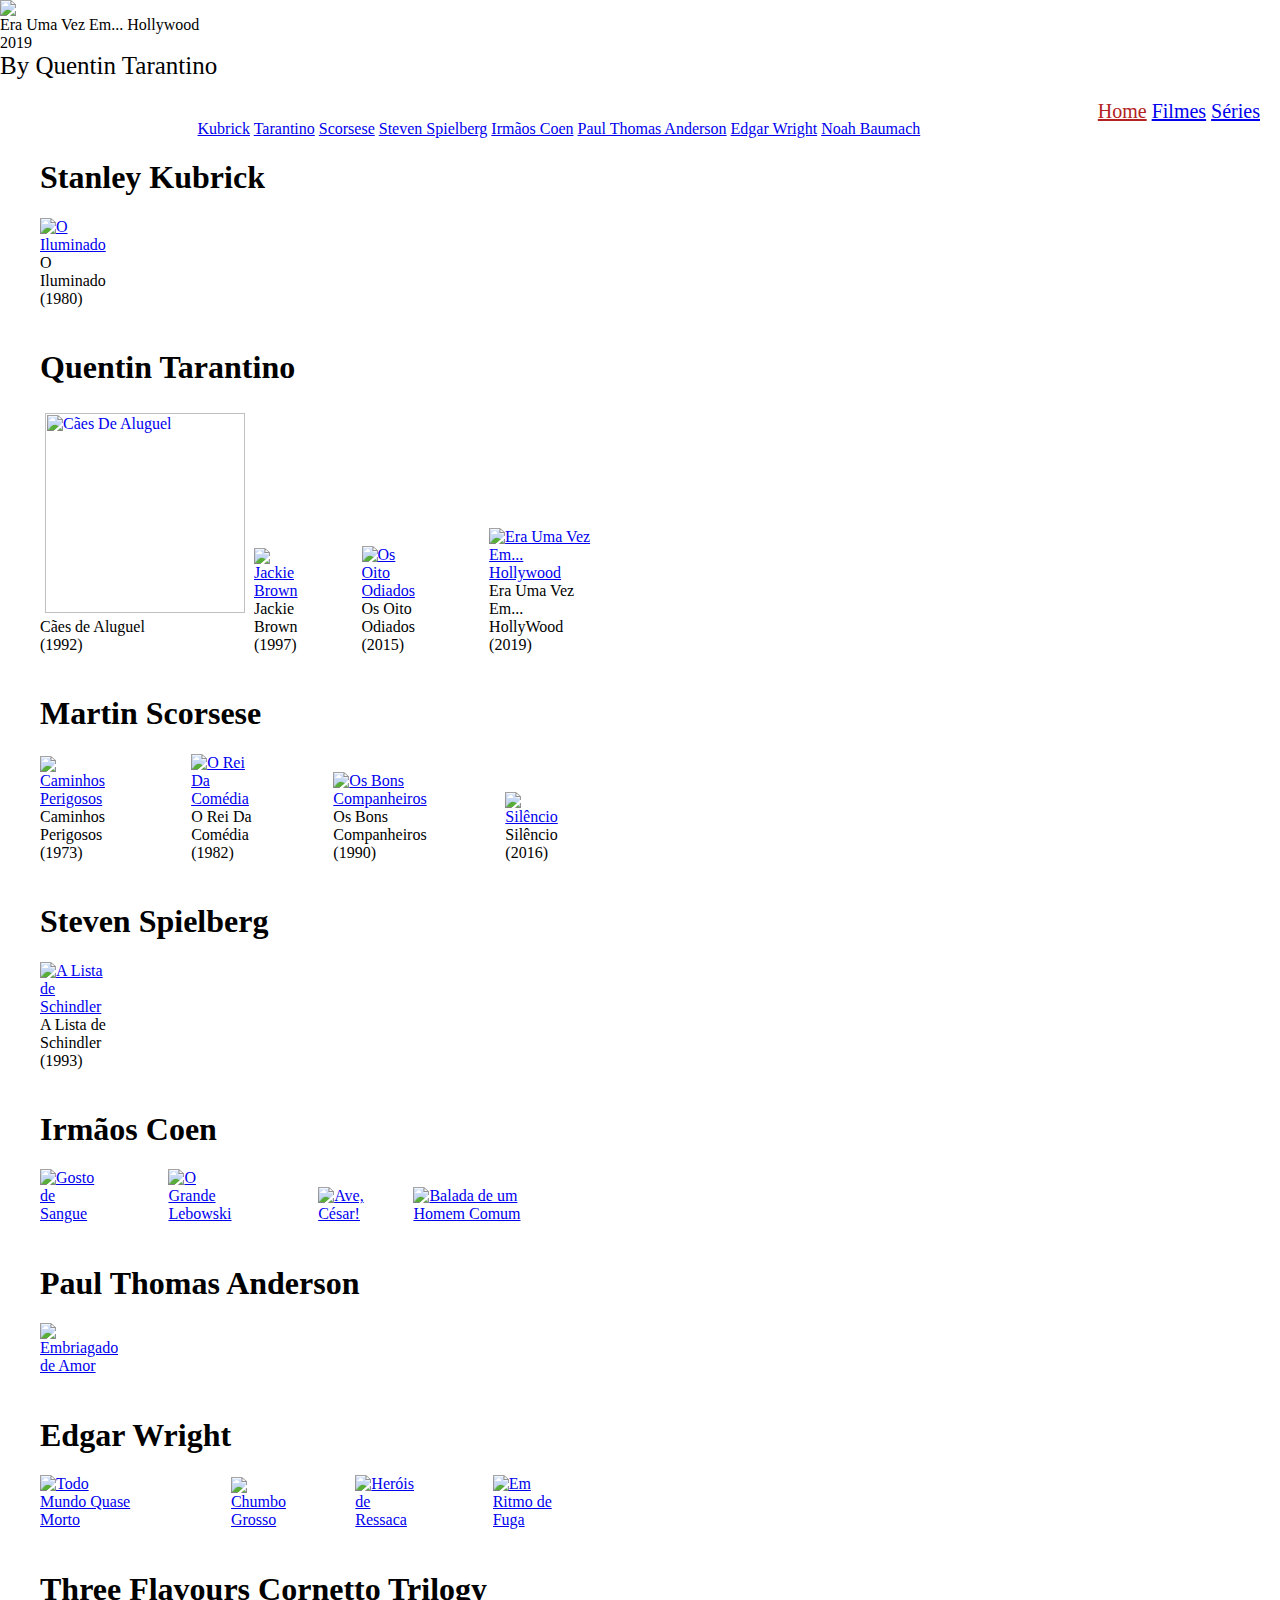
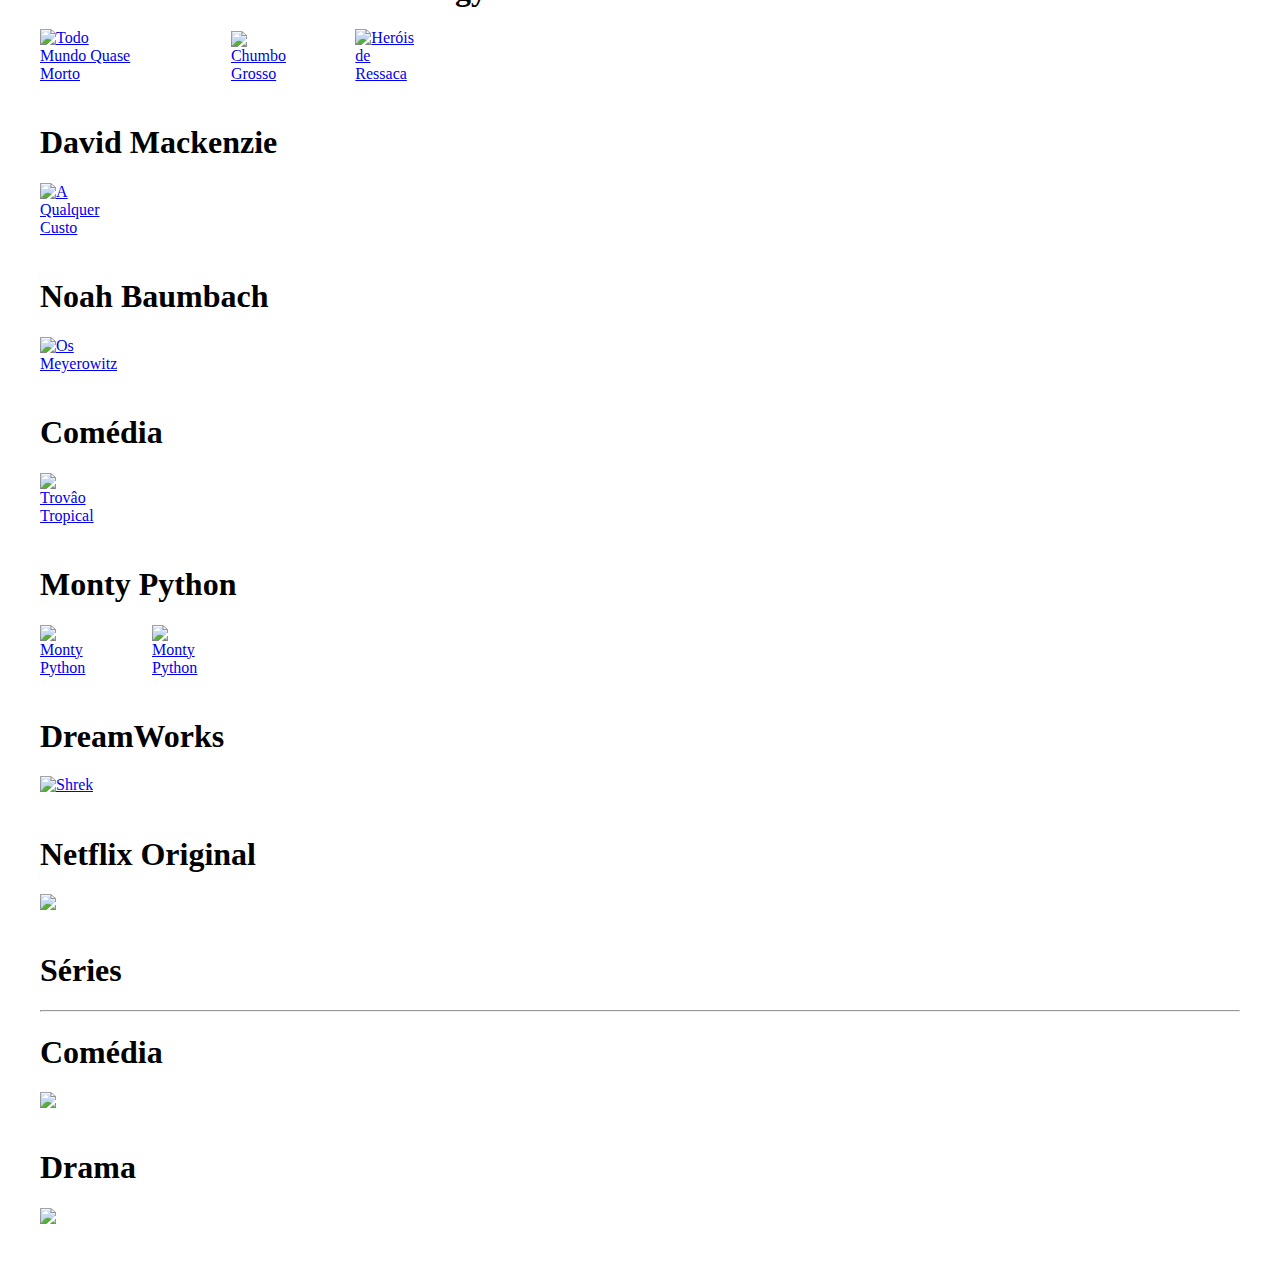
==== commit 90676626: "Atualizando index.html" ====
--- a/index.html
+++ b/index.html
@@ -17,19 +17,23 @@
 
 	<body onload="load()">
 		<div id="mySidenav" class="sidenav">
-			<a href="filmes.html">Filmes</a>
-			<a href="series.html">Séries</a>
+			<img id="imglogo" src="imagens/logoscott.png">
 			<a href="topimdb.html">Top IMDb</a>
 			<a href="#">Top Metacritic</a>
 			<a href="topnetflixoriginal.html">Top Netflix Original</a>
 			<a href="recomendacoes.html">Recomendados por Scott</a>
-			<a href="#">Sobre</a>
 		</div>
 
 
-	<div id="main" onmousewheel="tamNavBar()">
-		<div id="idHead" class="divHead1">
-			<img id="imglogo" src="imagens/logoscott.png">
+	<div id="main">
+		<!--<div id="idHead" class="divHead1">
+			<img id="imglogo" src="imagens/logoscott.png">-->
+
+		<div class="parallax" style="background-image: url('https://conteudo.imguol.com.br/c/parceiros/c9/2020/01/05/era-uma-vez-em-hollywood-pode-ganhar-versao-estendida-com-4-horas-de-duracao-1578245358825_v2_1920x1080.jpg');"></div>
+		<a href="https://scottsilva921.cincopa.com/watch/A4HAcLOLOO68!AsID8hk7PIz5" target="_blanck"><img class="play1" src="imagens/play2.png"></a>
+		<div class="filmeDestaque">Era Uma Vez Em... Hollywood</div>
+		<div class="filmeDestaque2">2019</div>
+		<div class="filmeDestaque2" style="top: 585px; left: 80%; font-size: 25px">By Quentin Tarantino</div>
 
 			<div class="container" onclick="openNav();barsX(this)">
 	  			<div class="bar1"></div>
@@ -37,24 +41,54 @@
 	  			<div class="bar3"></div>
 			</div>
 
-		</div>
+			<div class="container" style="left: 72%; top: 10px; float: right; font-size: 20px; padding: 20px">
+	  			<a id="linkH" href="index.html" style="color:#B22222">Home</a>
+	  			<a id="linkH" href="filmes.html">Filmes</a>
+	  			<a id="linkH" href="series.html">Séries</a>
+			</div>
+
+			<div class="container" style="left: 93%; float: right">
+	  			
+			</div>
 
 		<div id="idNav1" class="nav1">
+
+				<div class="div3">
+					<a class="linkC" href="#!" onclick="rolar('kubrick')">Kubrick</a>
+					<a class="linkC" href="#!" onclick="rolar('tarantino')">Tarantino</a>
+					<a class="linkC" href="#!" onclick="rolar('scorsese')">Scorsese</a>
+					<a class="linkC" href="#!" onclick="rolar('spielberg')">Steven Spielberg</a>
+					<a class="linkC" href="#!" onclick="rolar('irmaoscoen')">Irmãos Coen</a>
+					<a class="linkC" href="#!" onclick="rolar('pta')">Paul Thomas Anderson</a>
+					<a class="linkC" href="#!" onclick="rolar('wright')">Edgar Wright</a>
+					<a class="linkC" href="#!" onclick="rolar('noahb')">Noah Baumach</a>
+				</div>
+			<div class="coluna">
 			<div id="pages">
 
-				<h1 id="t">Filmes</h1>
-				<hr>
-
-				<div id="div1">
-					<h1 id="title"><a id="linkD" href="tarantino.html" onmouseover="linkOver(this)" onmouseout="linkOut(this,'Quentin Tarantino')">Quentin Tarantino</a></h1>
-					<div class="tooltip">
-						<div class="container1" onmouseover="filmeOver('f1', 'c1', 's1')" onmouseout="filmeOut('f1', 'c1', 's1')">
-							<a href="https://scottsilva921.cincopa.com/watch/A4HAcLOLOO68!A0FDUcEo7fBw" target="_blanck"><div id="f1"><img id="capas" src="https://upload.wikimedia.org/wikipedia/pt/e/e1/Reservoir_Dogs_1992.jpg" alt="Cães De Aluguel"></div></a><span class="tooltiptext">Cães de Aluguel <br>(1992)</span>
+				<div id="div1">
+					<h1 id="kubrick" class="title"><a id="linkD" href="tarantino.html" onmouseover="linkOver(this)" onmouseout="linkOut(this,'Stanley Kubrick')">Stanley Kubrick</a></h1>
+					<div class="tooltip">
+						<div class="container1" onmouseover="filmeOver('capas27','f27', 'c27', 's27')" onmouseout="filmeOut('capas27','f27', 'c27', 's27')">
+							<a href="https://lafobo1015.cincopa.com/watch/A4HAcLOLOO68!A4IDQk0jnJR2" target="_blanck"><div id="f27"><img id="capas27" class="capas" src="https://br.web.img3.acsta.net/c_215_290/pictures/14/10/10/19/21/152595.jpg" alt="O Iluminado"></div></a><div class="text">O Iluminado</div><div class="text2">(1980)</div>
+							<div class="overlay">
+								<div id="filmeHover"><a href="https://lafobo1015.cincopa.com/watch/A4HAcLOLOO68!A4IDQk0jnJR2" target="_blanck"><img id="play" src="https://www.pngpix.com/wp-content/uploads/2016/11/PNGPIX-COM-Play-PNG-Transparent-Image-500x571.png"></a></div><br>
+							</div>
+						</div>
+					</div>
+				</div>
+
+				<div id="div1">
+					<h1 id="tarantino" class="title"><a id="linkD" href="tarantino.html" onmouseover="linkOver(this)" onmouseout="linkOut(this,'Quentin Tarantino')">Quentin Tarantino</a></h1>
+					<div class="tooltip">
+						<div class="container1" onmouseover="filmeOver('capas1','f1', 'c1', 's1')" onmouseout="filmeOut('capas1','f1', 'c1', 's1')">
+							<a href="https://scottsilva921.cincopa.com/watch/A4HAcLOLOO68!A0FDUcEo7fBw" target="_blanck"><div id="f1"><img id="capas1" class="capas" src="https://upload.wikimedia.org/wikipedia/pt/e/e1/Reservoir_Dogs_1992.jpg" alt="Cães De Aluguel"></div></a><div class="text">Cães de Aluguel</div><div class="text2">(1992)</div>
 							<div class="overlay">
 								<div id="filmeHover"><a href="https://scottsilva921.cincopa.com/watch/A4HAcLOLOO68!A0FDUcEo7fBw" target="_blanck"><img id="play" src="https://www.pngpix.com/wp-content/uploads/2016/11/PNGPIX-COM-Play-PNG-Transparent-Image-500x571.png"></a></div><br>
 							</div>
 
-							<div id="c1" class="container2" style="width: 81px; left:9%">
+							<!--
+							<div id="c1" class="container2" >
 								<div class="overlay">
 									<div id="filmeIMDb"><a href="https://www.imdb.com/title/tt0105236/?ref_=nv_sr_srsg_0" target="_blanck"><img id="icon" src="https://upload.wikimedia.org/wikipedia/commons/thumb/c/cc/IMDb_Logo_Square.svg/1200px-IMDb_Logo_Square.svg.png"></a></div>
 								</div>
@@ -67,22 +101,24 @@
 								</div>
 							</div>
 
-							<div id="s1" class="container2" style="width: 81px; left:9%">
+							<div id="s1" class="container2">
 								<div class="overlay">
 									<div id="filmeIMDb" style="left:22%; top:75%"><a>4.5/5</a></div><div id="filmeIMDb" style="left:10%; top:75%"><img id="icon" src="https://purepng.com/public/uploads/large/purepng.com-golden-starstargeometricallydecagonconcavestardomgold-1421526502142ozols.png"></div>
 								</div>
-							</div>
+							</div> -->
 								
 						</div>
 					</div>
 					
 					<div class="tooltip">
-						<div class="container1" onmouseover="filmeOver('f2', 'c2', 's2')" onmouseout="filmeOut('f2', 'c2', 's2')">
-							<a href="https://scottsilva921.cincopa.com/watch/AEPAZtOSs0AH" target="_blanck"><div id="f2"><img id="capas" src="https://upload.wikimedia.org/wikipedia/pt/thumb/e/ea/Jackieposter.jpg/200px-Jackieposter.jpg" alt="Jackie Brown"></div></a><span class="tooltiptext">Jackie Brown <br>(1997)</span>
+						<div class="container1" onmouseover="filmeOver('capas2','f2', 'c2', 's2')" onmouseout="filmeOut('capas2','f2', 'c2', 's2')">
+							<a href="https://scottsilva921.cincopa.com/watch/AEPAZtOSs0AH" target="_blanck"><div id="f2"><img id="capas2" class="capas" src="https://upload.wikimedia.org/wikipedia/pt/thumb/e/ea/Jackieposter.jpg/200px-Jackieposter.jpg" alt="Jackie Brown"></div></a><div class="text">Jackie Brown</div><div class="text2">(1997)</div>
 							<div class="overlay">
 								<div id="filmeHover"><a href="https://scottsilva921.cincopa.com/watch/AEPAZtOSs0AH" target="_blanck"><img id="play" src="https://www.pngpix.com/wp-content/uploads/2016/11/PNGPIX-COM-Play-PNG-Transparent-Image-500x571.png"></a></div>
 							</div>
 
+							<!--
+
 							<div id="c2" class="container2">
 								<div class="overlay">
 									<div id="filmeIMDb"><a href="https://www.imdb.com/title/tt0119396/?ref_=nv_sr_srsg_0" target="_blanck"><img id="icon" src="https://upload.wikimedia.org/wikipedia/commons/thumb/c/cc/IMDb_Logo_Square.svg/1200px-IMDb_Logo_Square.svg.png"></a></div>
@@ -100,17 +136,18 @@
 								<div class="overlay">
 									<div id="filmeIMDb" style="left:8%; top:75%"><a>Não Assistido</a></div>
 								</div>
-							</div>
+							</div> -->
 						</div>
 					</div>
 						
 					<div class="tooltip">
-						<div class="container1" onmouseover="filmeOver('f3', 'c3', 's3')" onmouseout="filmeOut('f3', 'c3', 's3')">
-							<a href="https://u855900.cincopa.com/watch/A4HAcLOLOO68!AcNDZjk3u8ot" target="_blanck"><div id="f3"><img id="capas" src="https://br.web.img3.acsta.net/pictures/16/01/07/20/59/207268.jpg" alt="Os Oito Odiados"></div></a><span class="tooltiptext">Os Oito Odiados <br>(2015)</span>
+						<div class="container1" onmouseover="filmeOver('capas3','f3', 'c3', 's3')" onmouseout="filmeOut('capas3','f3', 'c3', 's3')">
+							<a href="https://u855900.cincopa.com/watch/A4HAcLOLOO68!AcNDZjk3u8ot" target="_blanck"><div id="f3"><img id="capas3" class="capas" src="https://br.web.img3.acsta.net/pictures/16/01/07/20/59/207268.jpg" alt="Os Oito Odiados"></div></a><div class="text">Os Oito Odiados</div><div class="text2">(2015)</div>
 							<div class="overlay">
 								<div id="filmeHover"><a href="https://u855900.cincopa.com/watch/A4HAcLOLOO68!AcNDZjk3u8ot" target="_blanck"><img id="play" src="https://www.pngpix.com/wp-content/uploads/2016/11/PNGPIX-COM-Play-PNG-Transparent-Image-500x571.png"></a></div>
 							</div>
 
+							<!--
 							<div id="c3" class="container2" >
 								<div class="overlay">
 									<div id="filmeIMDb"><a href="https://www.imdb.com/title/tt3460252/?ref_=nv_sr_srsg_0" target="_blanck"><img id="icon" src="https://upload.wikimedia.org/wikipedia/commons/thumb/c/cc/IMDb_Logo_Square.svg/1200px-IMDb_Logo_Square.svg.png"></a></div>
@@ -128,17 +165,18 @@
 								<div class="overlay">
 									<div id="filmeIMDb" style="left:8%; top:75%"><a>Não Assistido</a></div>
 								</div>
-							</div>
-						</div>
-					</div>
-
-					<div class="tooltip">
-						<div class="container1" onmouseover="filmeOver('f4', 'c4', 's4')" onmouseout="filmeOut('f4', 'c4', 's4')">
-							<a href="https://scottsilva921.cincopa.com/watch/A4HAcLOLOO68!AsID8hk7PIz5" target="_blanck"><div id="f4"><img id="capas" src="https://br.web.img3.acsta.net/pictures/19/08/06/21/50/5749668.jpg" alt="Era Uma Vez Em... Hollywood"></div></a><span class="tooltiptext">Era Uma Vez Em... HollyWood <br>(2019)</span>
+							</div> -->
+						</div>
+					</div>
+
+					<div class="tooltip">
+						<div class="container1" onmouseover="filmeOver('capas4','f4', 'c4', 's4')" onmouseout="filmeOut('capas4','f4', 'c4', 's4')">
+							<a href="https://scottsilva921.cincopa.com/watch/A4HAcLOLOO68!AsID8hk7PIz5" target="_blanck"><div id="f4"><img id="capas4" class="capas" src="https://br.web.img3.acsta.net/pictures/19/08/06/21/50/5749668.jpg" alt="Era Uma Vez Em... Hollywood"></div></a><div class="text">Era Uma Vez Em... HollyWood</div><div class="text2">(2019)</div>
 							<div class="overlay">
 								<div id="filmeHover"><a href="https://scottsilva921.cincopa.com/watch/A4HAcLOLOO68!AsID8hk7PIz5" target="_blanck"><img id="play" src="https://www.pngpix.com/wp-content/uploads/2016/11/PNGPIX-COM-Play-PNG-Transparent-Image-500x571.png"></a></div>
 							</div>
 
+							<!--
 							<div id="c4" class="container2" >
 								<div class="overlay">
 									<div id="filmeIMDb"><a href="https://www.imdb.com/title/tt7131622/?ref_=nv_sr_srsg_0" target="_blanck"><img id="icon" src="https://upload.wikimedia.org/wikipedia/commons/thumb/c/cc/IMDb_Logo_Square.svg/1200px-IMDb_Logo_Square.svg.png"></a></div>
@@ -156,24 +194,25 @@
 								<div class="overlay">
 									<div id="filmeIMDb" style="left:22%; top:75%"><a>4.6/5</a></div><div id="filmeIMDb" style="left:10%; top:75%"><img id="icon" src="https://purepng.com/public/uploads/large/purepng.com-golden-starstargeometricallydecagonconcavestardomgold-1421526502142ozols.png"></div>
 								</div>
-							</div>
-						</div>
-					</div>
-
-
-				</div>
-
-				<div id="div1">
-					<h1 id="title"><a id="linkD" href="tarantino.html" onmouseover="linkOver(this)" onmouseout="linkOut(this,'Martin Scorsese')">Martin Scorsese</a></h1>
-
-					<div class="tooltip">
-
-						<div class="container1" onmouseover="filmeOver('f17', 'c17', 's17')" onmouseout="filmeOut('f17', 'c17', 's17')">
-							<a href="https://rabevo9820.cincopa.com/watch/A4HAcLOLOO68!AUDDWgU-EbhF" target="_blanck"><div id="f17"><img id="capas" src="https://cineplayers.com/sites/default/files/posters/3098_poster.jpg" alt="Caminhos Perigosos"></div></a><span class="tooltiptext">Caminhos Perigosos <br>(1973)</span>
+							</div> -->
+						</div>
+					</div>
+
+
+				</div>
+
+				<div id="div1">
+					<h1 id="scorsese" class="title"><a id="linkD" href="tarantino.html" onmouseover="linkOver(this)" onmouseout="linkOut(this,'Martin Scorsese')">Martin Scorsese</a></h1>
+
+					<div class="tooltip">
+
+						<div class="container1" onmouseover="filmeOver('capas17','f17', 'c17', 's17')" onmouseout="filmeOut('capas17','f17', 'c17', 's17')">
+							<a href="https://rabevo9820.cincopa.com/watch/A4HAcLOLOO68!AUDDWgU-EbhF" target="_blanck"><div id="f17"><img id="capas17" class="capas" src="https://cineplayers.com/sites/default/files/posters/3098_poster.jpg" alt="Caminhos Perigosos"></div></a><div class="text">Caminhos Perigosos</div><div class='text2'>(1973)</div>
 							<div class="overlay">
 								<div id="filmeHover"><a href="https://rabevo9820.cincopa.com/watch/A4HAcLOLOO68!AUDDWgU-EbhF" target="_blanck"><img id="play" src="https://www.pngpix.com/wp-content/uploads/2016/11/PNGPIX-COM-Play-PNG-Transparent-Image-500x571.png"></a></div>
 							</div>
 
+							<!--
 							<div id="c17" class="container2">
 								<div class="overlay">
 									<div id="filmeIMDb"><a href="https://www.imdb.com/title/tt0070379/?ref_=nv_sr_srsg_0" target="_blanck"><img id="icon" src="https://upload.wikimedia.org/wikipedia/commons/thumb/c/cc/IMDb_Logo_Square.svg/1200px-IMDb_Logo_Square.svg.png"></a></div>
@@ -191,18 +230,19 @@
 								<div class="overlay">
 									<div id="filmeIMDb" style="left:8%; top:75%"><a>Não Assistido</a></div>
 								</div>
-							</div>
-						</div>
-					</div>
-
-					<div class="tooltip">
-
-						<div class="container1" onmouseover="filmeOver('f16', 'c16', 's16')" onmouseout="filmeOut('f16', 'c16', 's16')">
-							<a href="https://rabevo9820.cincopa.com/watch/A4HAcLOLOO68!AMIDqg0-767J" target="_blanck"><div id="f16"><img id="capas" src="https://br.web.img3.acsta.net/medias/nmedia/18/96/57/40/20476299.jpg" alt="O Rei Da Comédia"></div></a><span class="tooltiptext">O Rei Da Comédia <br>(1982)</span>
+							</div> -->
+						</div>
+					</div>
+
+					<div class="tooltip">
+
+						<div class="container1" onmouseover="filmeOver('capas16','f16', 'c16', 's16')" onmouseout="filmeOut('capas16','f16', 'c16', 's16')">
+							<a href="https://rabevo9820.cincopa.com/watch/A4HAcLOLOO68!AMIDqg0-767J" target="_blanck"><div id="f16"><img id='capas16' class="capas" src="https://br.web.img3.acsta.net/medias/nmedia/18/96/57/40/20476299.jpg" alt="O Rei Da Comédia"></div></a><div class="text">O Rei Da Comédia</div> <div class="text2">(1982)</div>
 							<div class="overlay">
 								<div id="filmeHover"><a href="https://rabevo9820.cincopa.com/watch/A4HAcLOLOO68!AMIDqg0-767J" target="_blanck"><img id="play" src="https://www.pngpix.com/wp-content/uploads/2016/11/PNGPIX-COM-Play-PNG-Transparent-Image-500x571.png"></a></div>
 							</div>
 
+							<!--
 							<div id="c16" class="container2">
 								<div class="overlay">
 									<div id="filmeIMDb"><a href="https://www.imdb.com/title/tt0085794/?ref_=nv_sr_srsg_0" target="_blanck"><img id="icon" src="https://upload.wikimedia.org/wikipedia/commons/thumb/c/cc/IMDb_Logo_Square.svg/1200px-IMDb_Logo_Square.svg.png"></a></div>
@@ -220,17 +260,19 @@
 								<div class="overlay">
 									<div id="filmeIMDb" style="left:22%; top:75%"><a>4.3/5</a></div><div id="filmeIMDb" style="left:10%; top:75%"><img id="icon" src="https://purepng.com/public/uploads/large/purepng.com-golden-starstargeometricallydecagonconcavestardomgold-1421526502142ozols.png"></div>
 								</div>
-							</div>
+							</div> -->
 						</div>
 						</div>
 
 						<div class="tooltip">
-						<div class="container1" onmouseover="filmeOver('f5', 'c5', 's5')" onmouseout="filmeOut('f5', 'c5', 's5')">
-							<a href="https://u725144.cincopa.com/watch/A4HAcLOLOO68!A0LDJikdwtJu" target="_blanck"><div id="f5"><img id="capas" src="https://upload.wikimedia.org/wikipedia/pt/thumb/7/7c/GoodfellasPoster.jpg/250px-GoodfellasPoster.jpg" alt="Os Bons Companheiros"></div></a><span class="tooltiptext">Os Bons Companheiros <br>(1990)</span>
+						<div class="container1" onmouseover="filmeOver('capas5', 'f5', 'c5', 's5')" onmouseout="filmeOut('capas5','f5', 'c5', 's5')">
+							<a href="https://u725144.cincopa.com/watch/A4HAcLOLOO68!A0LDJikdwtJu" target="_blanck"><div id="f5"><img id="capas5" class="capas" src="https://upload.wikimedia.org/wikipedia/pt/thumb/7/7c/GoodfellasPoster.jpg/250px-GoodfellasPoster.jpg" alt="Os Bons Companheiros"></div></a><div class="text">Os Bons Companheiros</div><div class="text2">(1990)</div>
 							<div class="overlay">
 								<div id="filmeHover"><a href="https://u725144.cincopa.com/watch/A4HAcLOLOO68!A0LDJikdwtJu" target="_blanck"><img id="play" src="https://www.pngpix.com/wp-content/uploads/2016/11/PNGPIX-COM-Play-PNG-Transparent-Image-500x571.png"></a></div>
 							</div>
 
+							<!--
+
 							<div id="c5" class="container2" >
 								<div class="overlay">
 									<div id="filmeIMDb"><a href="https://www.imdb.com/title/tt0099685/?ref_=nv_sr_srsg_0" target="_blanck"><img id="icon" src="https://upload.wikimedia.org/wikipedia/commons/thumb/c/cc/IMDb_Logo_Square.svg/1200px-IMDb_Logo_Square.svg.png"></a></div>
@@ -248,18 +290,19 @@
 								<div class="overlay">
 									<div id="filmeIMDb" style="left:22%; top:75%"><a>5/5</a></div><div id="filmeIMDb" style="left:10%; top:75%"><img id="icon" src="https://purepng.com/public/uploads/large/purepng.com-golden-starstargeometricallydecagonconcavestardomgold-1421526502142ozols.png"></div>
 								</div>
-							</div>
-						</div>
-					</div>
-
-					<div class="tooltip">
-
-						<div class="container1" onmouseover="filmeOver('f19', 'c19', 's19')" onmouseout="filmeOut('f19', 'c19', 's19')">
-							<a href="https://rabevo9820.cincopa.com/watch/A4HAcLOLOO68!AoPDCiEIOfnN" target="_blanck"><div id="f19"><img id="capas" src="https://br.web.img2.acsta.net/pictures/16/12/20/13/08/103918.jpg" alt="Silêncio"></div></a><span class="tooltiptext">Silêncio <br>(2016)</span>
+							</div> -->
+						</div>
+					</div>
+
+					<div class="tooltip">
+
+						<div class="container1" onmouseover="filmeOver('capas19','f19', 'c19', 's19')" onmouseout="filmeOut('capas19','f19', 'c19', 's19')">
+							<a href="https://rabevo9820.cincopa.com/watch/A4HAcLOLOO68!AoPDCiEIOfnN" target="_blanck"><div id="f19"><img id="capas19" class="capas" src="https://br.web.img2.acsta.net/pictures/16/12/20/13/08/103918.jpg" alt="Silêncio"></div></a><div class="text">Silêncio</div> <div class="text2">(2016)</div>
 							<div class="overlay">
 								<div id="filmeHover"><a href="https://rabevo9820.cincopa.com/watch/A4HAcLOLOO68!AoPDCiEIOfnN" target="_blanck"><img id="play" src="https://www.pngpix.com/wp-content/uploads/2016/11/PNGPIX-COM-Play-PNG-Transparent-Image-500x571.png"></a></div>
 							</div>
 
+							<!--
 							<div id="c19" class="container2">
 								<div class="overlay">
 									<div id="filmeIMDb"><a href="https://www.imdb.com/title/tt0070379/?ref_=nv_sr_srsg_0" target="_blanck"><img id="icon" src="https://upload.wikimedia.org/wikipedia/commons/thumb/c/cc/IMDb_Logo_Square.svg/1200px-IMDb_Logo_Square.svg.png"></a></div>
@@ -277,22 +320,35 @@
 								<div class="overlay">
 									<div id="filmeIMDb" style="left:8%; top:75%"><a>Não Assistido</a></div>
 								</div>
-							</div>
-						</div>
-					</div>
-
-				</div>
-
-				<div id="div1">
-					<h1 id="title"><a id="linkD" href="" onmouseover="linkOver(this)" onmouseout="linkOut(this,'Irmãos Coen')">Irmãos Coen</a></h1>
+							</div> -->
+						</div>
+					</div>
+
+				</div>
+
+				<div id="div1">
+					<h1 id="spielberg" class="title"><a id="linkD" href="tarantino.html" onmouseover="linkOver(this)" onmouseout="linkOut(this,'Steven Spielberg')">Steven Spielberg</a></h1>
+					<div class="tooltip">
+						<div class="container1" onmouseover="filmeOver('capas26','f26', 'c26', 's26')" onmouseout="filmeOut('capas26','f26', 'c26', 's26')">
+							<a href="https://lafobo1015.cincopa.com/watch/A4HAcLOLOO68!AsCDFk0lkdAC" target="_blanck"><div id="f26"><img id="capas26" class="capas" src="https://br.web.img2.acsta.net/pictures/19/04/10/19/44/2904073.jpg" alt="A Lista de Schindler"></div></a><div class="text">A Lista de Schindler</div><div class="text2">(1993)</div>
+							<div class="overlay">
+								<div id="filmeHover"><a href="https://lafobo1015.cincopa.com/watch/A4HAcLOLOO68!AsCDFk0lkdAC" target="_blanck"><img id="play" src="https://www.pngpix.com/wp-content/uploads/2016/11/PNGPIX-COM-Play-PNG-Transparent-Image-500x571.png"></a></div><br>
+							</div>
+						</div>
+					</div>
+				</div>
+
+				<div id="div1">
+					<h1 id="irmaoscoen" class="title"><a id="linkD" href="" onmouseover="linkOver(this)" onmouseout="linkOut(this,'Irmãos Coen')">Irmãos Coen</a></h1>
 
 					<div class="tooltip">
 						<div class="container1" onmouseover="filmeOver('f23', 'c23', 's23')" onmouseout="filmeOut('f23', 'c23', 's23')">
-							<a href="https://rabevo9820.cincopa.com/watch/A4HAcLOLOO68!A0ADUkkMFoYD" target="_blanck"><div id="f23"><img id="capas" src="https://br.web.img3.acsta.net/c_215_290/medias/nmedia/18/87/09/44/19871953.jpg" alt="Gosto de Sangue"></div></a><span class="tooltiptext">Gosto de Sangue <br>(1982)</span>
+							<a href="https://rabevo9820.cincopa.com/watch/A4HAcLOLOO68!A0ADUkkMFoYD" target="_blanck"><div id="f23"><img class="capas" src="https://br.web.img3.acsta.net/c_215_290/medias/nmedia/18/87/09/44/19871953.jpg" alt="Gosto de Sangue"></div></a><span class="tooltiptext">Gosto de Sangue <br>(1982)</span>
 							<div class="overlay">
 								<div id="filmeHover"><a href="https://rabevo9820.cincopa.com/watch/A4HAcLOLOO68!A0ADUkkMFoYD" target="_blanck"><img id="play" src="https://www.pngpix.com/wp-content/uploads/2016/11/PNGPIX-COM-Play-PNG-Transparent-Image-500x571.png"></a></div>
 							</div>
 
+							<!--
 							<div id="c23" class="container2" style="width:85px">
 								<div class="overlay">
 									<div id="filmeIMDb"><a href="https://www.imdb.com/title/tt0086979/?ref_=nv_sr_srsg_0" target="_blanck"><img id="icon" src="https://upload.wikimedia.org/wikipedia/commons/thumb/c/cc/IMDb_Logo_Square.svg/1200px-IMDb_Logo_Square.svg.png"></a></div>
@@ -310,18 +366,19 @@
 								<div class="overlay">
 									<div id="filmeIMDb" style="left:10%; top:75%"><a>Não Assistido</a></div>
 								</div>
-							</div>
+							</div> -->
 						</div>
 					</div>
 
 					<div class="tooltip">
 
 						<div class="container1" onmouseover="filmeOver('f22', 'c22', 's22')" onmouseout="filmeOut('f22', 'c22', 's22')">
-							<a href="https://rabevo9820.cincopa.com/watch/A4HAcLOLOO68!AoGDCmkMBMne" target="_blanck"><div id="f22"><img id="capas" src="https://upload.wikimedia.org/wikipedia/pt/thumb/0/0c/The_Big_Lebowski.jpg/250px-The_Big_Lebowski.jpg" alt="O Grande Lebowski"></div></a><span class="tooltiptext">O Grande Lebowski <br>(1998)</span>
+							<a href="https://rabevo9820.cincopa.com/watch/A4HAcLOLOO68!AoGDCmkMBMne" target="_blanck"><div id="f22"><img class="capas" src="https://upload.wikimedia.org/wikipedia/pt/thumb/0/0c/The_Big_Lebowski.jpg/250px-The_Big_Lebowski.jpg" alt="O Grande Lebowski"></div></a><span class="tooltiptext">O Grande Lebowski <br>(1998)</span>
 							<div class="overlay">
 								<div id="filmeHover"><a href="https://rabevo9820.cincopa.com/watch/A4HAcLOLOO68!AoGDCmkMBMne" target="_blanck"><img id="play" src="https://www.pngpix.com/wp-content/uploads/2016/11/PNGPIX-COM-Play-PNG-Transparent-Image-500x571.png"></a></div>
 							</div>
 
+							<!--
 							<div id="c22" class="container2" >
 								<div class="overlay">
 									<div id="filmeIMDb"><a href="https://www.imdb.com/title/tt0118715/?ref_=nv_sr_srsg_0" target="_blanck"><img id="icon" src="https://upload.wikimedia.org/wikipedia/commons/thumb/c/cc/IMDb_Logo_Square.svg/1200px-IMDb_Logo_Square.svg.png"></a></div>
@@ -339,7 +396,7 @@
 								<div class="overlay">
 									<div id="filmeIMDb" style="left:22%; top:75%"><a>4.4/5</a></div><div id="filmeIMDb" style="left:10%; top:75%"><img id="icon" src="https://purepng.com/public/uploads/large/purepng.com-golden-starstargeometricallydecagonconcavestardomgold-1421526502142ozols.png"></div>
 								</div>
-							</div>
+							</div> -->
 						</div>
 
 					</div>
@@ -347,11 +404,12 @@
 					<div class="tooltip">
 
 						<div class="container1" onmouseover="filmeOver('f6', 'c6', 's6')" onmouseout="filmeOut('f6', 'c6', 's6')">
-							<a href="https://rabevo9820.cincopa.com/watch/A4HAcLOLOO68!AIBDng0uLCd3" target="_blanck"><div id="f6"><img id="capas" src="https://br.web.img3.acsta.net/pictures/16/01/07/17/17/420642.png" alt="Ave, César!"></div></a><span class="tooltiptext">Ave, César! <br>(2016)</span>
+							<a href="https://rabevo9820.cincopa.com/watch/A4HAcLOLOO68!AIBDng0uLCd3" target="_blanck"><div id="f6"><img class="capas" src="https://br.web.img3.acsta.net/pictures/16/01/07/17/17/420642.png" alt="Ave, César!"></div></a><span class="tooltiptext">Ave, César! <br>(2016)</span>
 							<div class="overlay">
 								<div id="filmeHover"><a href="https://rabevo9820.cincopa.com/watch/A4HAcLOLOO68!AIBDng0uLCd3" target="_blanck"><img id="play" src="https://www.pngpix.com/wp-content/uploads/2016/11/PNGPIX-COM-Play-PNG-Transparent-Image-500x571.png"></a></div>
 							</div>
 
+							<!--
 							<div id="c6" class="container2" >
 								<div class="overlay">
 									<div id="filmeIMDb"><a href="https://www.imdb.com/title/tt7131622/?ref_=nv_sr_srsg_0" target="_blanck"><img id="icon" src="https://upload.wikimedia.org/wikipedia/commons/thumb/c/cc/IMDb_Logo_Square.svg/1200px-IMDb_Logo_Square.svg.png"></a></div>
@@ -369,18 +427,19 @@
 								<div class="overlay">
 									<div id="filmeIMDb" style="left:22%; top:75%"><a>4.2/5</a></div><div id="filmeIMDb" style="left:10%; top:75%"><img id="icon" src="https://purepng.com/public/uploads/large/purepng.com-golden-starstargeometricallydecagonconcavestardomgold-1421526502142ozols.png"></div>
 								</div>
-							</div>
+							</div> -->
 						</div>
 
 					</div>
 
 					<div class="tooltip">
 						<div class="container1" onmouseover="filmeOver('f7', 'c7', 's7')" onmouseout="filmeOut('f7', 'c7', 's7')">
-							<a href="https://rabevo9820.cincopa.com/watch/A4HAcLOLOO68!AgHDdjUZa6ch" target="_blanck"><div id="f7"><img id="capas" src="https://br.web.img3.acsta.net/pictures/14/01/22/21/46/481930.jpg" alt="Balada de um Homem Comum"></div></a><span class="tooltiptext" style="min-width: 150px; left: 60%;">Inside Llewyn Davis: Balada de um Homem Comum <br>(2013)</span>
+							<a href="https://rabevo9820.cincopa.com/watch/A4HAcLOLOO68!AgHDdjUZa6ch" target="_blanck"><div id="f7"><img class="capas" src="https://br.web.img3.acsta.net/pictures/14/01/22/21/46/481930.jpg" alt="Balada de um Homem Comum"></div></a><span class="tooltiptext" style="min-width: 150px; left: 35%;">Inside Llewyn Davis: Balada de um Homem Comum <br>(2013)</span>
 							<div class="overlay">
 								<div id="filmeHover"><a href="https://rabevo9820.cincopa.com/watch/A4HAcLOLOO68!AgHDdjUZa6ch" target="_blanck"><img id="play" src="https://www.pngpix.com/wp-content/uploads/2016/11/PNGPIX-COM-Play-PNG-Transparent-Image-500x571.png"></a></div>
 							</div>
 
+							<!--
 							<div id="c7" class="container2" >
 								<div class="overlay">
 									<div id="filmeIMDb"><a href="https://www.imdb.com/title/tt0099685/?ref_=nv_sr_srsg_0" target="_blanck"><img id="icon" src="https://upload.wikimedia.org/wikipedia/commons/thumb/c/cc/IMDb_Logo_Square.svg/1200px-IMDb_Logo_Square.svg.png"></a></div>
@@ -398,7 +457,7 @@
 								<div class="overlay">
 									<div id="filmeIMDb" style="left:8%; top:75%"><a>Não Assistido</a></div>
 								</div>
-							</div>
+							</div> -->
 						</div>
 					</div>
 
@@ -406,16 +465,17 @@
 				</div>
 
 				<div id="div1">
-					<h1 id="title"><a id="linkD" href="" onmouseover="linkOver(this)" onmouseout="linkOut(this,'Paul Thomas Anderson')">Paul Thomas Anderson</a></h1>
+					<h1 id="pta" class="title"><a id="linkD" href="" onmouseover="linkOver(this)" onmouseout="linkOut(this,'Paul Thomas Anderson')">Paul Thomas Anderson</a></h1>
 
 					<div class="tooltip">
 
 						<div class="container1" onmouseover="filmeOver('f15', 'c15', 's15')" onmouseout="filmeOut('f15', 'c15', 's15')">
-							<a href="https://rabevo9820.cincopa.com/watch/A4HAcLOLOO68!A8PD-jkptGZ1" target="_blanck"><div id="f15"><img id="capas" src="https://upload.wikimedia.org/wikipedia/pt/thumb/1/1b/Punchdrunk.jpg/200px-Punchdrunk.jpg" alt="Embriagado de Amor"></div></a><span class="tooltiptext">Embriagado de Amor<br>(2002)</span>
+							<a href="https://rabevo9820.cincopa.com/watch/A4HAcLOLOO68!A8PD-jkptGZ1" target="_blanck"><div id="f15"><img class="capas" src="https://upload.wikimedia.org/wikipedia/pt/thumb/1/1b/Punchdrunk.jpg/200px-Punchdrunk.jpg" alt="Embriagado de Amor"></div></a><span class="tooltiptext">Embriagado de Amor<br>(2002)</span>
 							<div class="overlay">
 								<div id="filmeHover"><a href="https://rabevo9820.cincopa.com/watch/A4HAcLOLOO68!A8PD-jkptGZ1" target="_blanck"><img id="play" src="https://www.pngpix.com/wp-content/uploads/2016/11/PNGPIX-COM-Play-PNG-Transparent-Image-500x571.png"></a></div>
 							</div>
 
+							<!--
 							<div id="c15" class="container2">
 								<div class="overlay">
 									<div id="filmeIMDb"><a href="https://www.imdb.com/title/tt0272338/?ref_=nv_sr_srsg_0" target="_blanck"><img id="icon" src="https://upload.wikimedia.org/wikipedia/commons/thumb/c/cc/IMDb_Logo_Square.svg/1200px-IMDb_Logo_Square.svg.png"></a></div>
@@ -433,22 +493,23 @@
 								<div class="overlay">
 									<div id="filmeIMDb" style="left:9%; top:75%"><a>Não Assistido</a></div><div id="filmeIMDb" style="left:10%; top:75%; width:160%"></div>
 								</div>
-							</div>
-						</div>
-					</div>
-				</div>
-
-				<div id="div1">
-					<h1 id="title"><a id="linkD" href="edgarwright.html" onmouseover="linkOver(this)" onmouseout="linkOut(this,'Edgar Wright')">Edgar Wright</a></h1>
+							</div> -->
+						</div>
+					</div>
+				</div>
+
+				<div id="div1">
+					<h1 id="wright" class="title"><a id="linkD" href="edgarwright.html" onmouseover="linkOver(this)" onmouseout="linkOut(this,'Edgar Wright')">Edgar Wright</a></h1>
 
 					<div class="tooltip">
 
 						<div class="container1" onmouseover="filmeOver('f8', 'c8', 's8')" onmouseout="filmeOut('f8', 'c8', 's8')">
-							<a href="https://u855900.cincopa.com/watch/A4HAcLOLOO68!A8MD5iU_5szB" target="_blanck"><div id="f8"><img id="capas" src="https://musicimage.xboxlive.com/catalog/video.movie.8D6KGWXMZDNN/image?locale=pt-br&mode=crop&purposes=BoxArt&q=90&h=225&w=150&format=jpg" alt="Todo Mundo Quase Morto"></div></a><span class="tooltiptext">Todo Mundo Quase Morto <br>(2004)</span>
+							<a href="https://u855900.cincopa.com/watch/A4HAcLOLOO68!A8MD5iU_5szB" target="_blanck"><div id="f8"><img class="capas" src="https://musicimage.xboxlive.com/catalog/video.movie.8D6KGWXMZDNN/image?locale=pt-br&mode=crop&purposes=BoxArt&q=90&h=225&w=150&format=jpg" alt="Todo Mundo Quase Morto"></div></a><span class="tooltiptext">Todo Mundo Quase Morto <br>(2004)</span>
 							<div class="overlay">
 								<div id="filmeHover"><a href="https://u855900.cincopa.com/watch/A4HAcLOLOO68!A8MD5iU_5szB" target="_blanck"><img id="play" src="https://www.pngpix.com/wp-content/uploads/2016/11/PNGPIX-COM-Play-PNG-Transparent-Image-500x571.png"></a></div>
 							</div>
 
+							<!--
 							<div id="c8" class="container2" >
 								<div class="overlay">
 									<div id="filmeIMDb"><a href="https://www.imdb.com/title/tt0365748/?ref_=fn_al_tt_1" target="_blanck"><img id="icon" src="https://upload.wikimedia.org/wikipedia/commons/thumb/c/cc/IMDb_Logo_Square.svg/1200px-IMDb_Logo_Square.svg.png"></a></div>
@@ -466,18 +527,19 @@
 								<div class="overlay">
 									<div id="filmeIMDb" style="left:22%; top:75%"><a>4/5</a></div><div id="filmeIMDb" style="left:10%; top:75%"><img id="icon" src="https://purepng.com/public/uploads/large/purepng.com-golden-starstargeometricallydecagonconcavestardomgold-1421526502142ozols.png"></div>
 								</div>
-							</div>
+							</div> -->
 						</div>
 					</div>
 
 					<div class="tooltip">
 
 						<div class="container1" onmouseover="filmeOver('f9', 'c9', 's9')" onmouseout="filmeOut('f9', 'c9', 's9')">
-							<a href="https://u855900.cincopa.com/watch/A4HAcLOLOO68!AcBDeiUp5kvv" target="_blanck"><div id="f9"><img id="capas" src="https://br.web.img3.acsta.net/pictures/14/09/05/06/50/401711.jpg" alt="Chumbo Grosso"></div></a><span class="tooltiptext">Chumbo Grosso <br>(2007)</span>
+							<a href="https://u855900.cincopa.com/watch/A4HAcLOLOO68!AcBDeiUp5kvv" target="_blanck"><div id="f9"><img class="capas" src="https://br.web.img3.acsta.net/pictures/14/09/05/06/50/401711.jpg" alt="Chumbo Grosso"></div></a><span class="tooltiptext">Chumbo Grosso <br>(2007)</span>
 							<div class="overlay">
 								<div id="filmeHover"><a href="https://u855900.cincopa.com/watch/A4HAcLOLOO68!AcBDeiUp5kvv" target="_blanck"><img id="play" src="https://www.pngpix.com/wp-content/uploads/2016/11/PNGPIX-COM-Play-PNG-Transparent-Image-500x571.png"></a></div>
 							</div>
 
+							<!--
 							<div id="c9" class="container2" >
 								<div class="overlay">
 									<div id="filmeIMDb"><a href="https://www.imdb.com/title/tt0425112/?ref_=nv_sr_srsg_0" target="_blanck"><img id="icon" src="https://upload.wikimedia.org/wikipedia/commons/thumb/c/cc/IMDb_Logo_Square.svg/1200px-IMDb_Logo_Square.svg.png"></a></div>
@@ -495,18 +557,19 @@
 								<div class="overlay">
 									<div id="filmeIMDb" style="left:22%; top:75%"><a>4/5</a></div><div id="filmeIMDb" style="left:10%; top:75%"><img id="icon" src="https://purepng.com/public/uploads/large/purepng.com-golden-starstargeometricallydecagonconcavestardomgold-1421526502142ozols.png"></div>
 								</div>
-							</div>
+							</div> -->
 						</div>
 					</div>
 
 					<div class="tooltip">
 
 						<div class="container1" onmouseover="filmeOver('f10', 'c10', 's10')" onmouseout="filmeOut('f10', 'c10', 's10')">
-							<a href="https://u855900.cincopa.com/watch/A4HAcLOLOO68!AcLD1iki9wPZ" target="_blanck"><div id="f10"><img id="capas" src="https://br.web.img3.acsta.net/pictures/14/09/03/20/57/486364.jpg" alt="Heróis de Ressaca"></div></a><span class="tooltiptext">Heróis de Ressaca <br>(2013)</span>
+							<a href="https://u855900.cincopa.com/watch/A4HAcLOLOO68!AcLD1iki9wPZ" target="_blanck"><div id="f10"><img class="capas" src="https://br.web.img3.acsta.net/pictures/14/09/03/20/57/486364.jpg" alt="Heróis de Ressaca"></div></a><span class="tooltiptext">Heróis de Ressaca <br>(2013)</span>
 							<div class="overlay">
 								<div id="filmeHover"><a href="https://u855900.cincopa.com/watch/A4HAcLOLOO68!AcLD1iki9wPZ" target="_blanck"><img id="play" src="https://www.pngpix.com/wp-content/uploads/2016/11/PNGPIX-COM-Play-PNG-Transparent-Image-500x571.png"></a></div>
 							</div>
 
+							<!--
 							<div id="c10" class="container2" >
 								<div class="overlay">
 									<div id="filmeIMDb"><a href="https://www.imdb.com/title/tt1213663/?ref_=nv_sr_srsg_0" target="_blanck"><img id="icon" src="https://upload.wikimedia.org/wikipedia/commons/thumb/c/cc/IMDb_Logo_Square.svg/1200px-IMDb_Logo_Square.svg.png"></a></div>
@@ -524,18 +587,19 @@
 								<div class="overlay">
 									<div id="filmeIMDb" style="left:22%; top:75%"><a>3.5/5</a></div><div id="filmeIMDb" style="left:10%; top:75%"><img id="icon" src="https://purepng.com/public/uploads/large/purepng.com-golden-starstargeometricallydecagonconcavestardomgold-1421526502142ozols.png"></div>
 								</div>
-							</div>
+							</div> -->
 						</div>
 					</div>
 
 					<div class="tooltip">
 
 						<div class="container1" onmouseover="filmeOver('f11', 'c11', 's11')" onmouseout="filmeOut('f11', 'c11', 's11')">
-							<a href="https://u725144.cincopa.com/watch/A4HAcLOLOO68!AcGD7j0GkRUs" target="_blanck"><div id="f11"><img id="capas" src="https://br.web.img2.acsta.net/pictures/17/07/10/19/10/576841.jpg" alt="Em Ritmo de Fuga"></div></a><span class="tooltiptext">Em Ritmo de Fuga <br>(2017)</span>
+							<a href="https://u725144.cincopa.com/watch/A4HAcLOLOO68!AcGD7j0GkRUs" target="_blanck"><div id="f11"><img class="capas" src="https://br.web.img2.acsta.net/pictures/17/07/10/19/10/576841.jpg" alt="Em Ritmo de Fuga"></div></a><span class="tooltiptext">Em Ritmo de Fuga <br>(2017)</span>
 							<div class="overlay">
 								<div id="filmeHover"><a href="https://u725144.cincopa.com/watch/A4HAcLOLOO68!AcGD7j0GkRUs" target="_blanck"><img id="play" src="https://www.pngpix.com/wp-content/uploads/2016/11/PNGPIX-COM-Play-PNG-Transparent-Image-500x571.png"></a></div>
 							</div>
 
+							<!--
 							<div id="c11" class="container2" >
 								<div class="overlay">
 									<div id="filmeIMDb"><a href="https://www.imdb.com/title/tt3890160/?ref_=nv_sr_srsg_0" target="_blanck"><img id="icon" src="https://upload.wikimedia.org/wikipedia/commons/thumb/c/cc/IMDb_Logo_Square.svg/1200px-IMDb_Logo_Square.svg.png"></a></div>
@@ -553,23 +617,24 @@
 								<div class="overlay">
 									<div id="filmeIMDb" style="left:8%; top:75%"><a>Não Assistido</a></div>
 								</div>
-							</div>
-						</div>
-					</div>
-				</div>
-
-
-
-				<div id="div1">
-					<h1 id="title">Three Flavours Cornetto Trilogy</h1>
+							</div> -->
+						</div>
+					</div>
+				</div>
+
+
+
+				<div id="div1">
+					<h1 class="title">Three Flavours Cornetto Trilogy</h1>
 					<div class="tooltip">
 
 						<div class="container1" onmouseover="filmeOver('f12', 'c12', 's12')" onmouseout="filmeOut('f12', 'c12', 's12')">
-							<a href="https://u855900.cincopa.com/watch/A4HAcLOLOO68!A8MD5iU_5szB" target="_blanck"><div id="f12"><img id="capas" src="https://musicimage.xboxlive.com/catalog/video.movie.8D6KGWXMZDNN/image?locale=pt-br&mode=crop&purposes=BoxArt&q=90&h=225&w=150&format=jpg" alt="Todo Mundo Quase Morto"></div></a><span class="tooltiptext">Todo Mundo Quase Morto <br>(2004)</span>
+							<a href="https://u855900.cincopa.com/watch/A4HAcLOLOO68!A8MD5iU_5szB" target="_blanck"><div id="f12"><img class="capas" src="https://musicimage.xboxlive.com/catalog/video.movie.8D6KGWXMZDNN/image?locale=pt-br&mode=crop&purposes=BoxArt&q=90&h=225&w=150&format=jpg" alt="Todo Mundo Quase Morto"></div></a><span class="tooltiptext">Todo Mundo Quase Morto <br>(2004)</span>
 							<div class="overlay">
 								<div id="filmeHover"><a href="https://u855900.cincopa.com/watch/A4HAcLOLOO68!A8MD5iU_5szB" target="_blanck"><img id="play" src="https://www.pngpix.com/wp-content/uploads/2016/11/PNGPIX-COM-Play-PNG-Transparent-Image-500x571.png"></a></div>
 							</div>
 
+							<!--
 							<div id="c12" class="container2" >
 								<div class="overlay">
 									<div id="filmeIMDb"><a href="https://www.imdb.com/title/tt0365748/?ref_=fn_al_tt_1" target="_blanck"><img id="icon" src="https://upload.wikimedia.org/wikipedia/commons/thumb/c/cc/IMDb_Logo_Square.svg/1200px-IMDb_Logo_Square.svg.png"></a></div>
@@ -587,18 +652,19 @@
 								<div class="overlay">
 									<div id="filmeIMDb" style="left:22%; top:75%"><a>4/5</a></div><div id="filmeIMDb" style="left:10%; top:75%"><img id="icon" src="https://purepng.com/public/uploads/large/purepng.com-golden-starstargeometricallydecagonconcavestardomgold-1421526502142ozols.png"></div>
 								</div>
-							</div>
+							</div> -->
 						</div>
 					</div>
 
 					<div class="tooltip">
 
 						<div class="container1" onmouseover="filmeOver('f13', 'c13', 's13')" onmouseout="filmeOut('f13', 'c13', 's13')">
-							<a href="https://u855900.cincopa.com/watch/A4HAcLOLOO68!AcBDeiUp5kvv" target="_blanck"><div id="f13"><img id="capas" src="https://br.web.img3.acsta.net/pictures/14/09/05/06/50/401711.jpg" alt="Chumbo Grosso"></div></a><span class="tooltiptext">Chumbo Grosso <br>(2007)</span>
+							<a href="https://u855900.cincopa.com/watch/A4HAcLOLOO68!AcBDeiUp5kvv" target="_blanck"><div id="f13"><img class="capas" src="https://br.web.img3.acsta.net/pictures/14/09/05/06/50/401711.jpg" alt="Chumbo Grosso"></div></a><span class="tooltiptext">Chumbo Grosso <br>(2007)</span>
 							<div class="overlay">
 								<div id="filmeHover"><a href="https://u855900.cincopa.com/watch/A4HAcLOLOO68!AcBDeiUp5kvv" target="_blanck"><img id="play" src="https://www.pngpix.com/wp-content/uploads/2016/11/PNGPIX-COM-Play-PNG-Transparent-Image-500x571.png"></a></div>
 							</div>
 
+							<!--
 							<div id="c13" class="container2" >
 								<div class="overlay">
 									<div id="filmeIMDb"><a href="https://www.imdb.com/title/tt0425112/?ref_=nv_sr_srsg_0" target="_blanck"><img id="icon" src="https://upload.wikimedia.org/wikipedia/commons/thumb/c/cc/IMDb_Logo_Square.svg/1200px-IMDb_Logo_Square.svg.png"></a></div>
@@ -616,18 +682,19 @@
 								<div class="overlay">
 									<div id="filmeIMDb" style="left:22%; top:75%"><a>4/5</a></div><div id="filmeIMDb" style="left:10%; top:75%"><img id="icon" src="https://purepng.com/public/uploads/large/purepng.com-golden-starstargeometricallydecagonconcavestardomgold-1421526502142ozols.png"></div>
 								</div>
-							</div>
+							</div> -->
 						</div>
 					</div>
 
 					<div class="tooltip">
 
 						<div class="container1" onmouseover="filmeOver('f14', 'c14', 's14')" onmouseout="filmeOut('f14', 'c14', 's14')">
-							<a href="https://u855900.cincopa.com/watch/A4HAcLOLOO68!AcLD1iki9wPZ" target="_blanck"><div id="f14"><img id="capas" src="https://br.web.img3.acsta.net/pictures/14/09/03/20/57/486364.jpg" alt="Heróis de Ressaca"></div></a><span class="tooltiptext">Heróis de Ressaca <br>(2013)</span>
+							<a href="https://u855900.cincopa.com/watch/A4HAcLOLOO68!AcLD1iki9wPZ" target="_blanck"><div id="f14"><img class="capas" src="https://br.web.img3.acsta.net/pictures/14/09/03/20/57/486364.jpg" alt="Heróis de Ressaca"></div></a><span class="tooltiptext">Heróis de Ressaca <br>(2013)</span>
 							<div class="overlay">
 								<div id="filmeHover"><a href="https://u855900.cincopa.com/watch/A4HAcLOLOO68!AcLD1iki9wPZ" target="_blanck"><img id="play" src="https://www.pngpix.com/wp-content/uploads/2016/11/PNGPIX-COM-Play-PNG-Transparent-Image-500x571.png"></a></div>
 							</div>
 
+							<!--
 							<div id="c14" class="container2" >
 								<div class="overlay">
 									<div id="filmeIMDb"><a href="https://www.imdb.com/title/tt1213663/?ref_=nv_sr_srsg_0" target="_blanck"><img id="icon" src="https://upload.wikimedia.org/wikipedia/commons/thumb/c/cc/IMDb_Logo_Square.svg/1200px-IMDb_Logo_Square.svg.png"></a></div>
@@ -645,22 +712,23 @@
 								<div class="overlay">
 									<div id="filmeIMDb" style="left:22%; top:75%"><a>3.5/5</a></div><div id="filmeIMDb" style="left:10%; top:75%"><img id="icon" src="https://purepng.com/public/uploads/large/purepng.com-golden-starstargeometricallydecagonconcavestardomgold-1421526502142ozols.png"></div>
 								</div>
-							</div>
+							</div> -->
 						</div>
 					</div>
 					
 				</div>
 
 				<div id="div1">
-					<h1 id="title">David Mackenzie</h1>
+					<h1 class="title">David Mackenzie</h1>
 					<div class="tooltip">
 
 						<div class="container1" onmouseover="filmeOver('f21', 'c21', 's21')" onmouseout="filmeOut('f21', 'c21', 's21')">
-							<a href="https://scottsilva930.cincopa.com/watch/A4HAcLOLOO68!A4DDKjk2cNcK" target="_blanck"><div id="f21"><img id="capas" src="https://1.bp.blogspot.com/-Y_vDlGwsX5o/WGEDxq5PCnI/AAAAAAAAAKI/4qN2VN8XafUQILLFgNkApXm3kVjBkzRDgCLcB/s1600/HELL-OR-HIGH-WATER-posterWEB.jpg" alt="A Qualquer Custo"></div></a><span class="tooltiptext">A Qualquer Custo <br>(2016)</span>
+							<a href="https://scottsilva930.cincopa.com/watch/A4HAcLOLOO68!A4DDKjk2cNcK" target="_blanck"><div id="f21"><img class="capas" src="https://1.bp.blogspot.com/-Y_vDlGwsX5o/WGEDxq5PCnI/AAAAAAAAAKI/4qN2VN8XafUQILLFgNkApXm3kVjBkzRDgCLcB/s1600/HELL-OR-HIGH-WATER-posterWEB.jpg" alt="A Qualquer Custo"></div></a><span class="tooltiptext">A Qualquer Custo <br>(2016)</span>
 							<div class="overlay">
 								<div id="filmeHover"><a href="https://scottsilva930.cincopa.com/watch/A4HAcLOLOO68!A4DDKjk2cNcK" target="_blanck"><img id="play" src="https://www.pngpix.com/wp-content/uploads/2016/11/PNGPIX-COM-Play-PNG-Transparent-Image-500x571.png"></a></div>
 							</div>
 
+							<!--
 							<div id="c21" class="container2">
 								<div class="overlay">
 									<div id="filmeIMDb"><a href="https://www.imdb.com/title/tt0085794/?ref_=nv_sr_srsg_0" target="_blanck"><img id="icon" src="https://upload.wikimedia.org/wikipedia/commons/thumb/c/cc/IMDb_Logo_Square.svg/1200px-IMDb_Logo_Square.svg.png"></a></div>
@@ -678,21 +746,22 @@
 								<div class="overlay">
 									<div id="filmeIMDb" style="left:22%; top:75%"><a>4.6/5</a></div><div id="filmeIMDb" style="left:10%; top:75%"><img id="icon" src="https://purepng.com/public/uploads/large/purepng.com-golden-starstargeometricallydecagonconcavestardomgold-1421526502142ozols.png"></div>
 								</div>
-							</div>
-						</div>
-					</div>
-				</div>
-
-
-				<div id="div1">
-					<h1 id="title">Noah Baumbach</h1>
+							</div> -->
+						</div>
+					</div>
+				</div>
+
+
+				<div id="div1">
+					<h1 id="noahb" class="title">Noah Baumbach</h1>
 					<div class="tooltip">
 						<div class="container1" onmouseover="filmeOver('f18', 'c18', 's18')" onmouseout="filmeOut('f18', 'c18', 's18')">
-							<a href="https://u725144.cincopa.com/watch/A4HAcLOLOO68!AcKDXgEE7d5b" target="_blanck"><div id="f18"><img id="capas" src="https://br.web.img2.acsta.net/pictures/18/05/19/00/24/1721188.jpg" alt="Os Meyerowitz"></div></a><span class="tooltiptext">Os Meyerowitz <br>(2017)</span>
+							<a href="https://u725144.cincopa.com/watch/A4HAcLOLOO68!AcKDXgEE7d5b" target="_blanck"><div id="f18"><img class="capas" src="https://br.web.img2.acsta.net/pictures/18/05/19/00/24/1721188.jpg" alt="Os Meyerowitz"></div></a><span class="tooltiptext">Os Meyerowitz <br>(2017)</span>
 							<div class="overlay">
 								<div id="filmeHover"><a href="https://u725144.cincopa.com/watch/A4HAcLOLOO68!AcKDXgEE7d5b" target="_blanck"><img id="play" src="https://www.pngpix.com/wp-content/uploads/2016/11/PNGPIX-COM-Play-PNG-Transparent-Image-500x571.png"></a></div>
 							</div>
 
+							<!--
 							<div id="c18" class="container2">
 								<div class="overlay">
 									<div id="filmeIMDb"><a href="https://www.imdb.com/title/tt0085794/?ref_=nv_sr_srsg_0" target="_blanck"><img id="icon" src="https://upload.wikimedia.org/wikipedia/commons/thumb/c/cc/IMDb_Logo_Square.svg/1200px-IMDb_Logo_Square.svg.png"></a></div>
@@ -710,20 +779,21 @@
 								<div class="overlay">
 									<div id="filmeIMDb" style="left:22%; top:75%"><a>4.2/5</a></div><div id="filmeIMDb" style="left:10%; top:75%"><img id="icon" src="https://purepng.com/public/uploads/large/purepng.com-golden-starstargeometricallydecagonconcavestardomgold-1421526502142ozols.png"></div>
 								</div>
-							</div>
-						</div>
-					</div>
-				</div>
-
-				<div id="div1">
-					<h1 id="title">Comédia</h1>
+							</div> -->
+						</div>
+					</div>
+				</div>
+
+				<div id="div1">
+					<h1 class="title">Comédia</h1>
 					<div class="tooltip">
 						<div class="container1" onmouseover="filmeOver('f20', 'c20', 's20')" onmouseout="filmeOut('f20', 'c20', 's20')">
-							<a href="https://rabevo9820.cincopa.com/watch/A4HAcLOLOO68!AsODaj0Cl7HG" target="_blanck"><div id="f20"><img id="capas" src="https://br.web.img3.acsta.net/medias/nmedia/18/87/30/11/19874082.jpg" alt="Trovâo Tropical"></div></a><span class="tooltiptext">Trovão Tropical <br>(2008)</span>
+							<a href="https://rabevo9820.cincopa.com/watch/A4HAcLOLOO68!AsODaj0Cl7HG" target="_blanck"><div id="f20"><img class="capas" src="https://br.web.img3.acsta.net/medias/nmedia/18/87/30/11/19874082.jpg" alt="Trovâo Tropical"></div></a><span class="tooltiptext">Trovão Tropical <br>(2008)</span>
 							<div class="overlay">
 								<div id="filmeHover"><a href="https://rabevo9820.cincopa.com/watch/A4HAcLOLOO68!AsODaj0Cl7HG" target="_blanck"><img id="play" src="https://www.pngpix.com/wp-content/uploads/2016/11/PNGPIX-COM-Play-PNG-Transparent-Image-500x571.png"></a></div>
 							</div>
 
+							<!--
 							<div id="c20" class="container2">
 								<div class="overlay">
 									<div id="filmeIMDb"><a href="https://www.imdb.com/title/tt0942385/?ref_=nv_sr_srsg_0" target="_blanck"><img id="icon" src="https://upload.wikimedia.org/wikipedia/commons/thumb/c/cc/IMDb_Logo_Square.svg/1200px-IMDb_Logo_Square.svg.png"></a></div>
@@ -741,21 +811,22 @@
 								<div class="overlay">
 									<div id="filmeIMDb" style="left:8%; top:75%"><a>Não Assistido</a></div>
 								</div>
-							</div>
-						</div>
-					</div>
-				</div>
-
-				<div id="div1">
-					<h1 id="title">Monty Python</h1>
+							</div> -->
+						</div>
+					</div>
+				</div>
+
+				<div id="div1">
+					<h1 class="title">Monty Python</h1>
 
 					<div class="tooltip">
 							<div class="container1" onmouseover="filmeOver('f24', 'c24', 's24')" onmouseout="filmeOut('f24', 'c24', 's24')">
-							<a href="https://u855900.cincopa.com/watch/A4HAcLOLOO68!A8PDJjUrKVn6" target="_blanck"><div id="f24"><img id="capas" src="https://upload.wikimedia.org/wikipedia/pt/b/bb/Monty_python_arelease_movie_poster.jpg" alt="Monty Python"></div></a><span class="tooltiptext">M.P. Em Busca do Cálice Sagrado <br>(1975)</span>
+							<a href="https://u855900.cincopa.com/watch/A4HAcLOLOO68!A8PDJjUrKVn6" target="_blanck"><div id="f24"><img class="capas" src="https://upload.wikimedia.org/wikipedia/pt/b/bb/Monty_python_arelease_movie_poster.jpg" alt="Monty Python"></div></a><span class="tooltiptext">M.P. Em Busca do Cálice Sagrado <br>(1975)</span>
 							<div class="overlay">
 								<div id="filmeHover"><a href="https://u855900.cincopa.com/watch/A4HAcLOLOO68!A8PDJjUrKVn6" target="_blanck"><img id="play" src="https://www.pngpix.com/wp-content/uploads/2016/11/PNGPIX-COM-Play-PNG-Transparent-Image-500x571.png"></a></div>
 							</div>
 
+							<!--
 							<div id="c24" class="container2">
 								<div class="overlay">
 									<div id="filmeIMDb"><a href="https://www.imdb.com/title/tt0085794/?ref_=nv_sr_srsg_0" target="_blanck"><img id="icon" src="https://upload.wikimedia.org/wikipedia/commons/thumb/c/cc/IMDb_Logo_Square.svg/1200px-IMDb_Logo_Square.svg.png"></a></div>
@@ -773,45 +844,81 @@
 								<div class="overlay">
 									<div id="filmeIMDb" style="left:22%; top:75%"><a>5/5</a></div><div id="filmeIMDb" style="left:10%; top:75%"><img id="icon" src="https://purepng.com/public/uploads/large/purepng.com-golden-starstargeometricallydecagonconcavestardomgold-1421526502142ozols.png"></div>
 								</div>
-							</div>
-						</div>
-					</div>
-				</div>
-
-				<div id="div1">
-					<h1 id="title"><a id="linkD" href="dreamworks.html" onmouseover="linkOver(this)" onmouseout="linkOut(this,'DreamWorks')">DreamWorks</a></h1>
-					<div class="tooltip">
-						<a href="https://scottsilva921.cincopa.com/watch/AcHAltu0tQtF" target="_blanck"><img id="capas" src="https://upload.wikimedia.org/wikipedia/pt/thumb/e/e6/Shrek_Poster.jpg/215px-Shrek_Poster.jpg" alt="Shrek"></a><span class="tooltiptext">Shrek (2001)</span>
-					</div>
-				</div>
-
-				<div id="div1">
-					<h1 id="title"><a id="linkD" href="topnetflixoriginal.html" onmouseover="linkOver(this)" onmouseout="linkOut(this,'Netflix Original')">Netflix Original</h1>
-					<div class="tooltip">
-						<a href="https://u855900.cincopa.com/watch/A4HAcLOLOO68!AMDDNi08m85v" target="_blanck"><img id="capas" src="https://upload.wikimedia.org/wikipedia/pt/thumb/a/a7/Uncut_Gems_poster.jpg/200px-Uncut_Gems_poster.jpg"></a><span class="tooltiptext">Joias Brutas <br>(2019)</span>
-					</div>
-				</div>
+							</div> -->
+						</div>
+					</div>
+
+					<div class="tooltip">
+							<div class="container1" onmouseover="filmeOver('f25', 'c25', 's25')" onmouseout="filmeOut('f25', 'c25', 's25')">
+							<a href="https://rabevo9820.cincopa.com/watch/A4HAcLOLOO68!AUDDjlUWl8Ie" target="_blanck"><div id="f25"><img class="capas" src="https://www.integracaodaserra.com.br/wp-content/uploads/2017/11/Filme.jpg" alt="Monty Python"></div></a><span class="tooltiptext">M.P. A Vida de Brian <br>(1979)</span>
+							<div class="overlay">
+								<div id="filmeHover"><a href="https://ofielcorinthiano.wistia.com/medias/r1t5jgzk8g" target="_blanck"><img id="play" src="https://www.pngpix.com/wp-content/uploads/2016/11/PNGPIX-COM-Play-PNG-Transparent-Image-500x571.png"></a></div>
+							</div>
+
+							<!--
+							<div id="c25" class="container2">
+								<div class="overlay">
+									<div id="filmeIMDb"><a href="https://www.imdb.com/title/tt0085794/?ref_=nv_sr_srsg_0" target="_blanck"><img id="icon" src="https://upload.wikimedia.org/wikipedia/commons/thumb/c/cc/IMDb_Logo_Square.svg/1200px-IMDb_Logo_Square.svg.png"></a></div>
+								</div>
+								<div class="overlay">
+									<div id="filmeIMDb" style="left: 22%"><a href="https://www.rottentomatoes.com/m/1011623-king_of_comedy" target="_blanck"><img id="icon" src="https://upload.wikimedia.org/wikipedia/commons/thumb/5/5b/Rotten_Tomatoes.svg/757px-Rotten_Tomatoes.svg.png"></a></div>
+								</div>
+
+								<div class="overlay">
+									<div id="filmeIMDb" style="left:34%"><a href="https://www.metacritic.com/movie/the-king-of-comedy" target="_blanck"><img id="icon" src="https://upload.wikimedia.org/wikipedia/commons/thumb/c/ce/Metacritic_logo_original.svg/1200px-Metacritic_logo_original.svg.png"></a></div>
+								</div>
+							</div>
+
+							<div id="s25" class="container2">
+								<div class="overlay">
+									<div id="filmeIMDb" style="left:8%; top:75%"><a>Não Assistido</a></div>
+								</div>
+							</div> -->
+						</div>
+					</div>
+
+				</div>
+
+				<div id="div1">
+					<h1 class="title"><a id="linkD" href="dreamworks.html" onmouseover="linkOver(this)" onmouseout="linkOut(this,'DreamWorks')">DreamWorks</a></h1>
+					<div class="tooltip">
+						<a href="https://scottsilva921.cincopa.com/watch/AcHAltu0tQtF" target="_blanck"><img class="capas" src="https://upload.wikimedia.org/wikipedia/pt/thumb/e/e6/Shrek_Poster.jpg/215px-Shrek_Poster.jpg" alt="Shrek"></a><span class="tooltiptext">Shrek (2001)</span>
+					</div>
+				</div>
+
+				<div id="div1">
+					<h1 class="title"><a id="linkD" href="topnetflixoriginal.html" onmouseover="linkOver(this)" onmouseout="linkOut(this,'Netflix Original')">Netflix Original</h1>
+					<div class="tooltip">
+						<a href="https://u855900.cincopa.com/watch/A4HAcLOLOO68!AMDDNi08m85v" target="_blanck"><img class="capas" src="https://upload.wikimedia.org/wikipedia/pt/thumb/a/a7/Uncut_Gems_poster.jpg/200px-Uncut_Gems_poster.jpg"></a><span class="tooltiptext">Joias Brutas <br>(2019)</span>
+					</div>
+				</div>
+
 				
 				<h1>Séries</h1>
 				<hr>
 				<div id="div1">
-					<h1 id="title">Comédia</h1>
-					<div class="tooltip">
-						<a href="theofficeuk.html"><img id="capas" src="https://i.pinimg.com/originals/16/c1/c9/16c1c99de68675bfede2f645c94fef7b.jpg"></a><span class="tooltiptext">The Office <br>(2001-2003)</span>
-					</div>
-				</div>
-				<div id="div1">
-					<h1 id="title">Drama</h1>
-					<div class="tooltip">
-						<a href="seriefargo.html"><img id="capas" src="https://br.web.img3.acsta.net/pictures/17/03/30/09/30/327150.jpg"></a><span class="tooltiptext">Fargo <br>(2014-2017)</span>
+					<h1 class="title">Comédia</h1>
+					<div class="tooltip">
+						<a href="theofficeuk.html"><img class="capas" src="https://i.pinimg.com/originals/16/c1/c9/16c1c99de68675bfede2f645c94fef7b.jpg"></a><span class="tooltiptext">The Office <br>(2001-2003)</span>
+					</div>
+				</div>
+				<div id="div1">
+					<h1 class="title">Drama</h1>
+					<div class="tooltip">
+						<a href="seriefargo.html"><img class="capas" src="https://br.web.img3.acsta.net/pictures/17/03/30/09/30/327150.jpg"></a><span class="tooltiptext">Fargo <br>(2014-2017)</span>
 					</div>
 				
+				</div>
 			</div>
+
 		</div>
-		<a href="#main"><img id="toup" src="https://pizzariapauliceia.com.br/assets/img/backtotop.png"></a>
 
 	</div>
 
+	<img id="toup" src="imagens/up.png" onclick="rolar('idNav1')">
+	
+
+	<!--
 	<div class="footer">
 		
 		<img id="imgfooter" style="border-radius: 4px" src="https://logodix.com/logo/1592307.png">
@@ -819,6 +926,7 @@
 		<img id="imgfooter" src="https://upload.wikimedia.org/wikipedia/commons/f/f2/Metacritic_M.png">
 			
 	</div>
+	-->
 
 
 	</body>
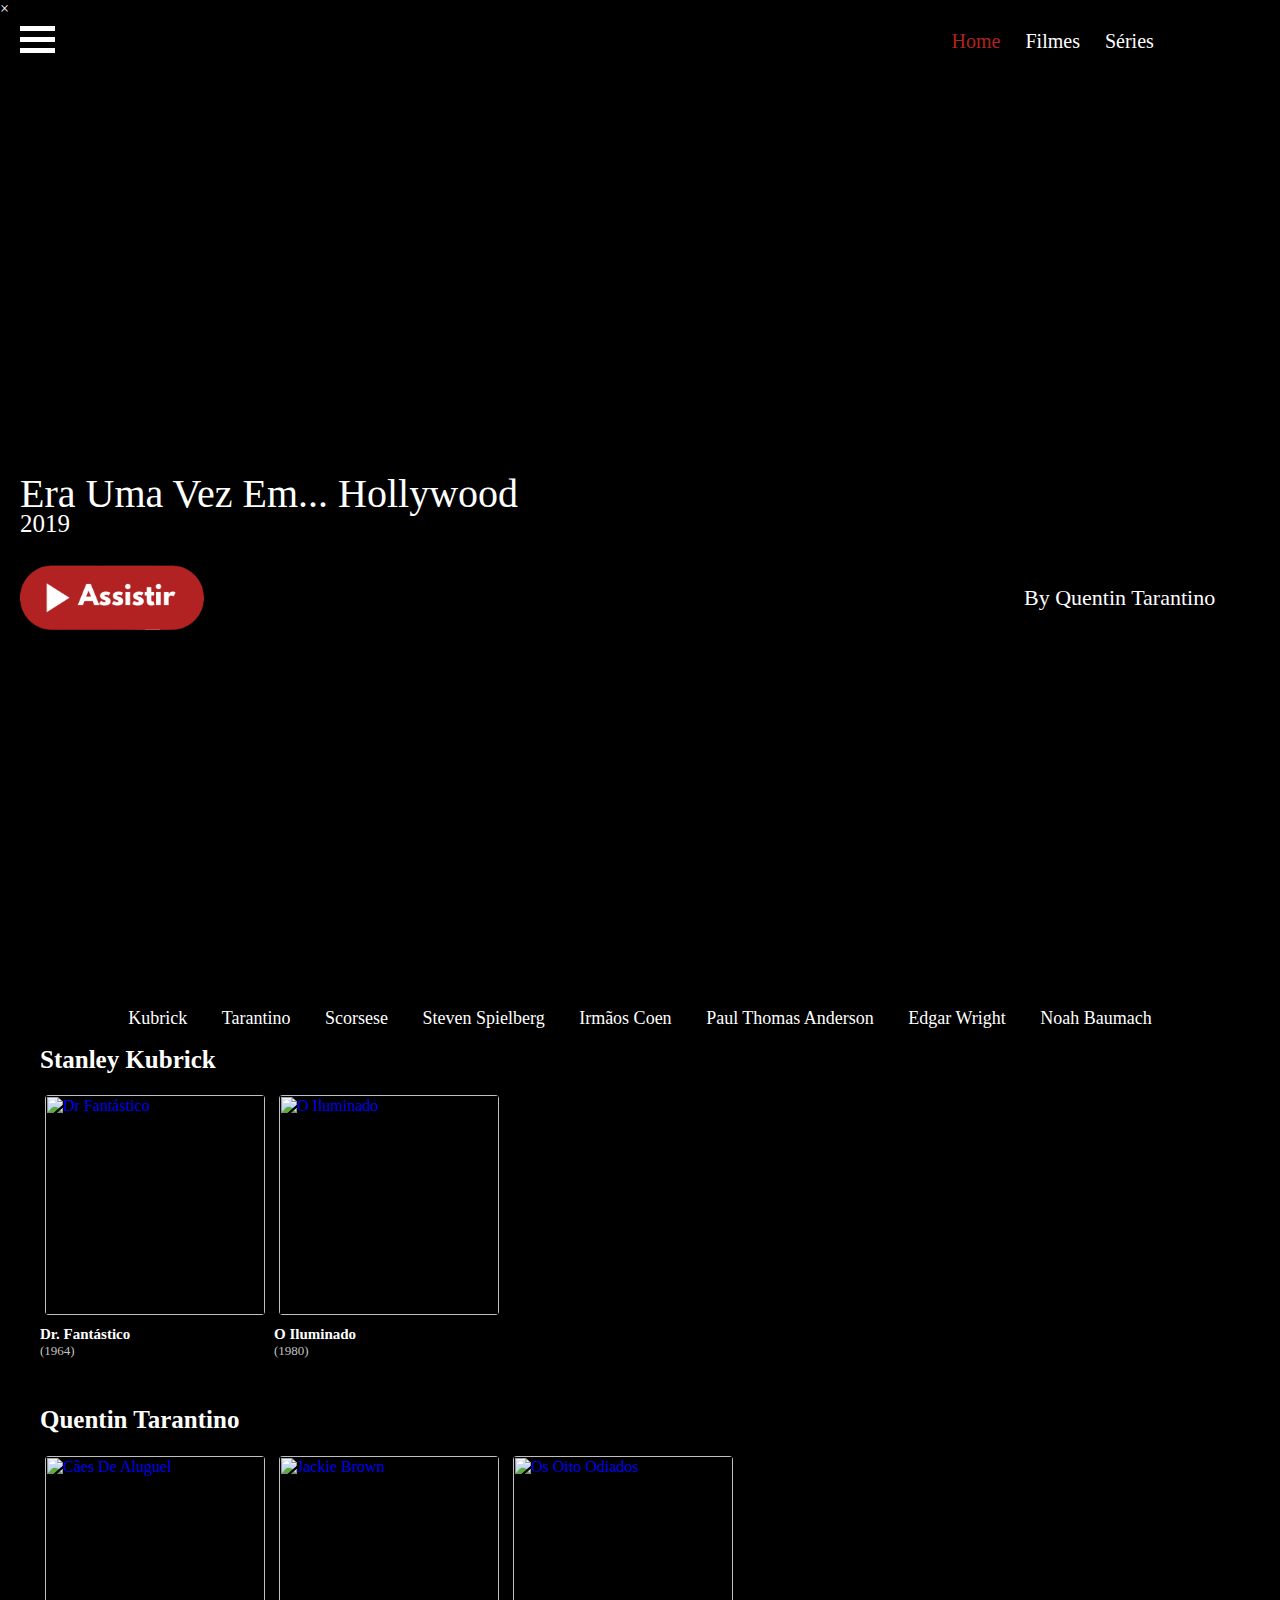
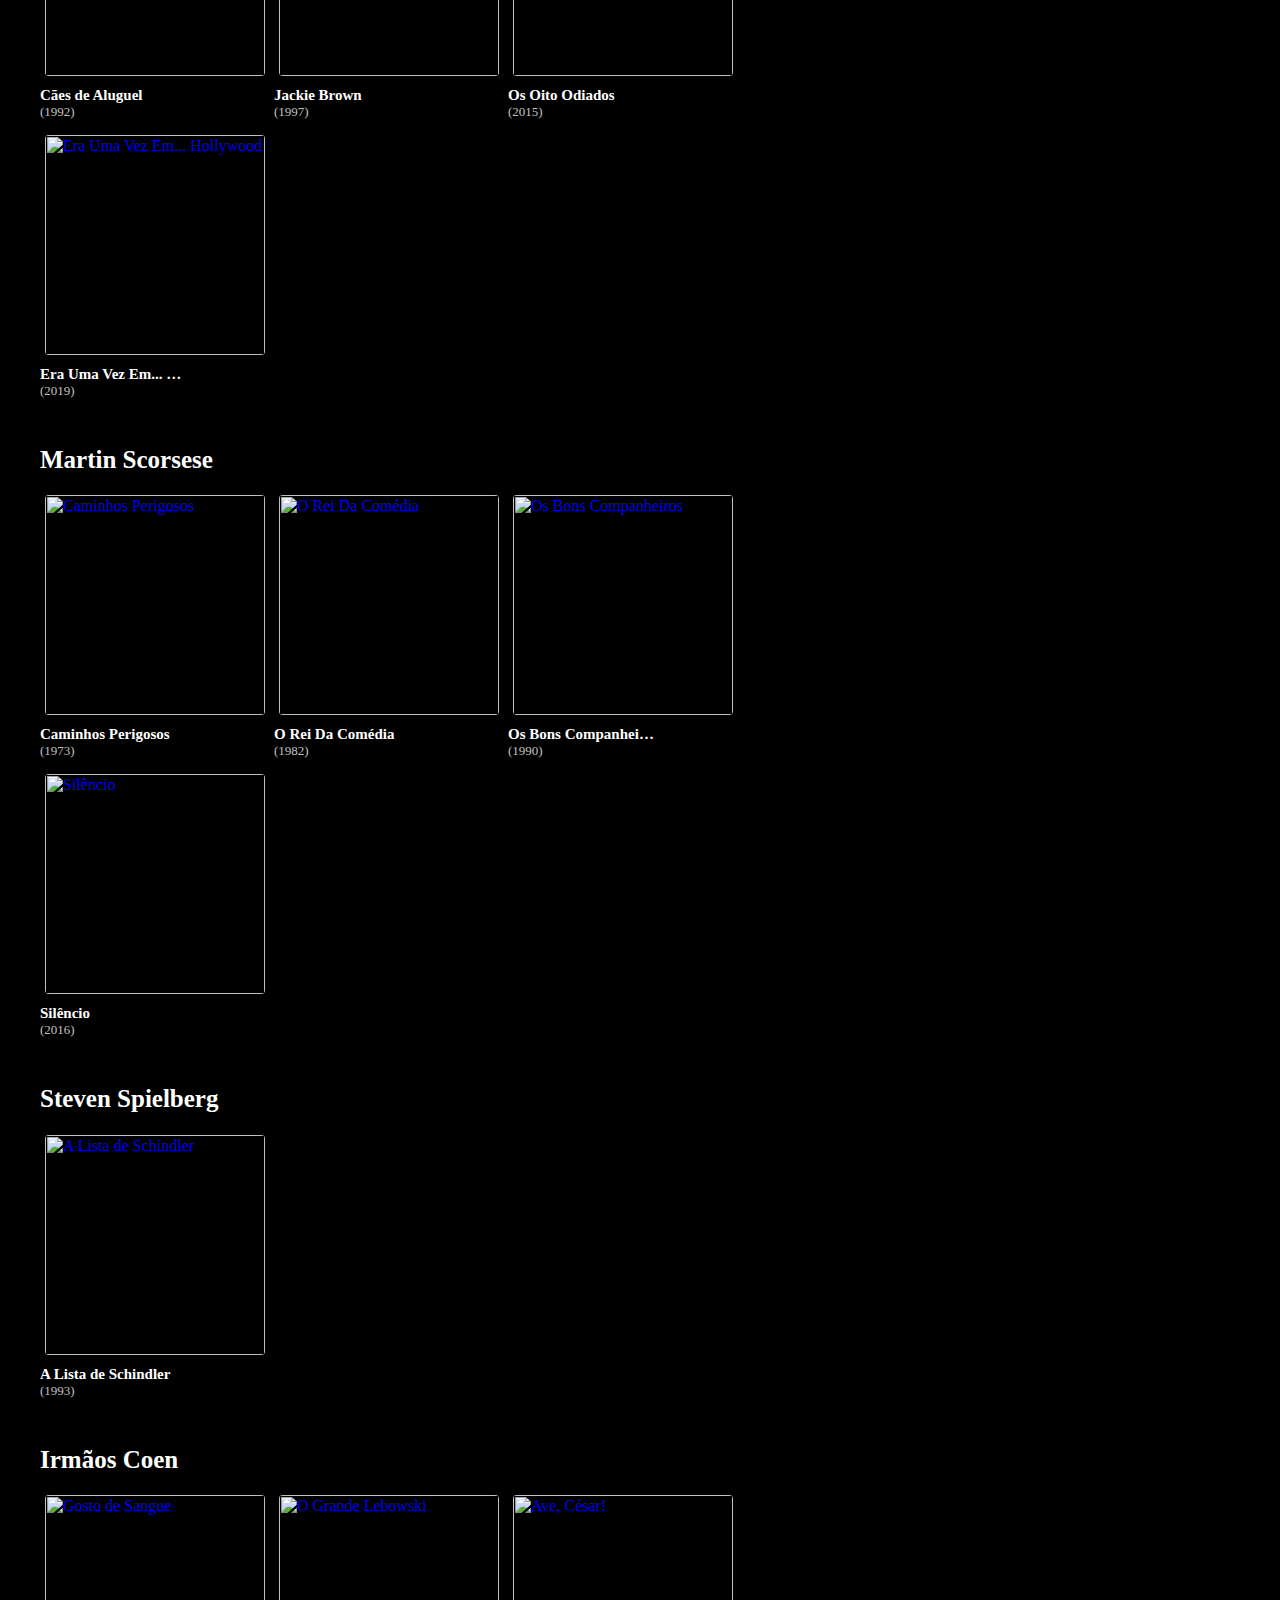
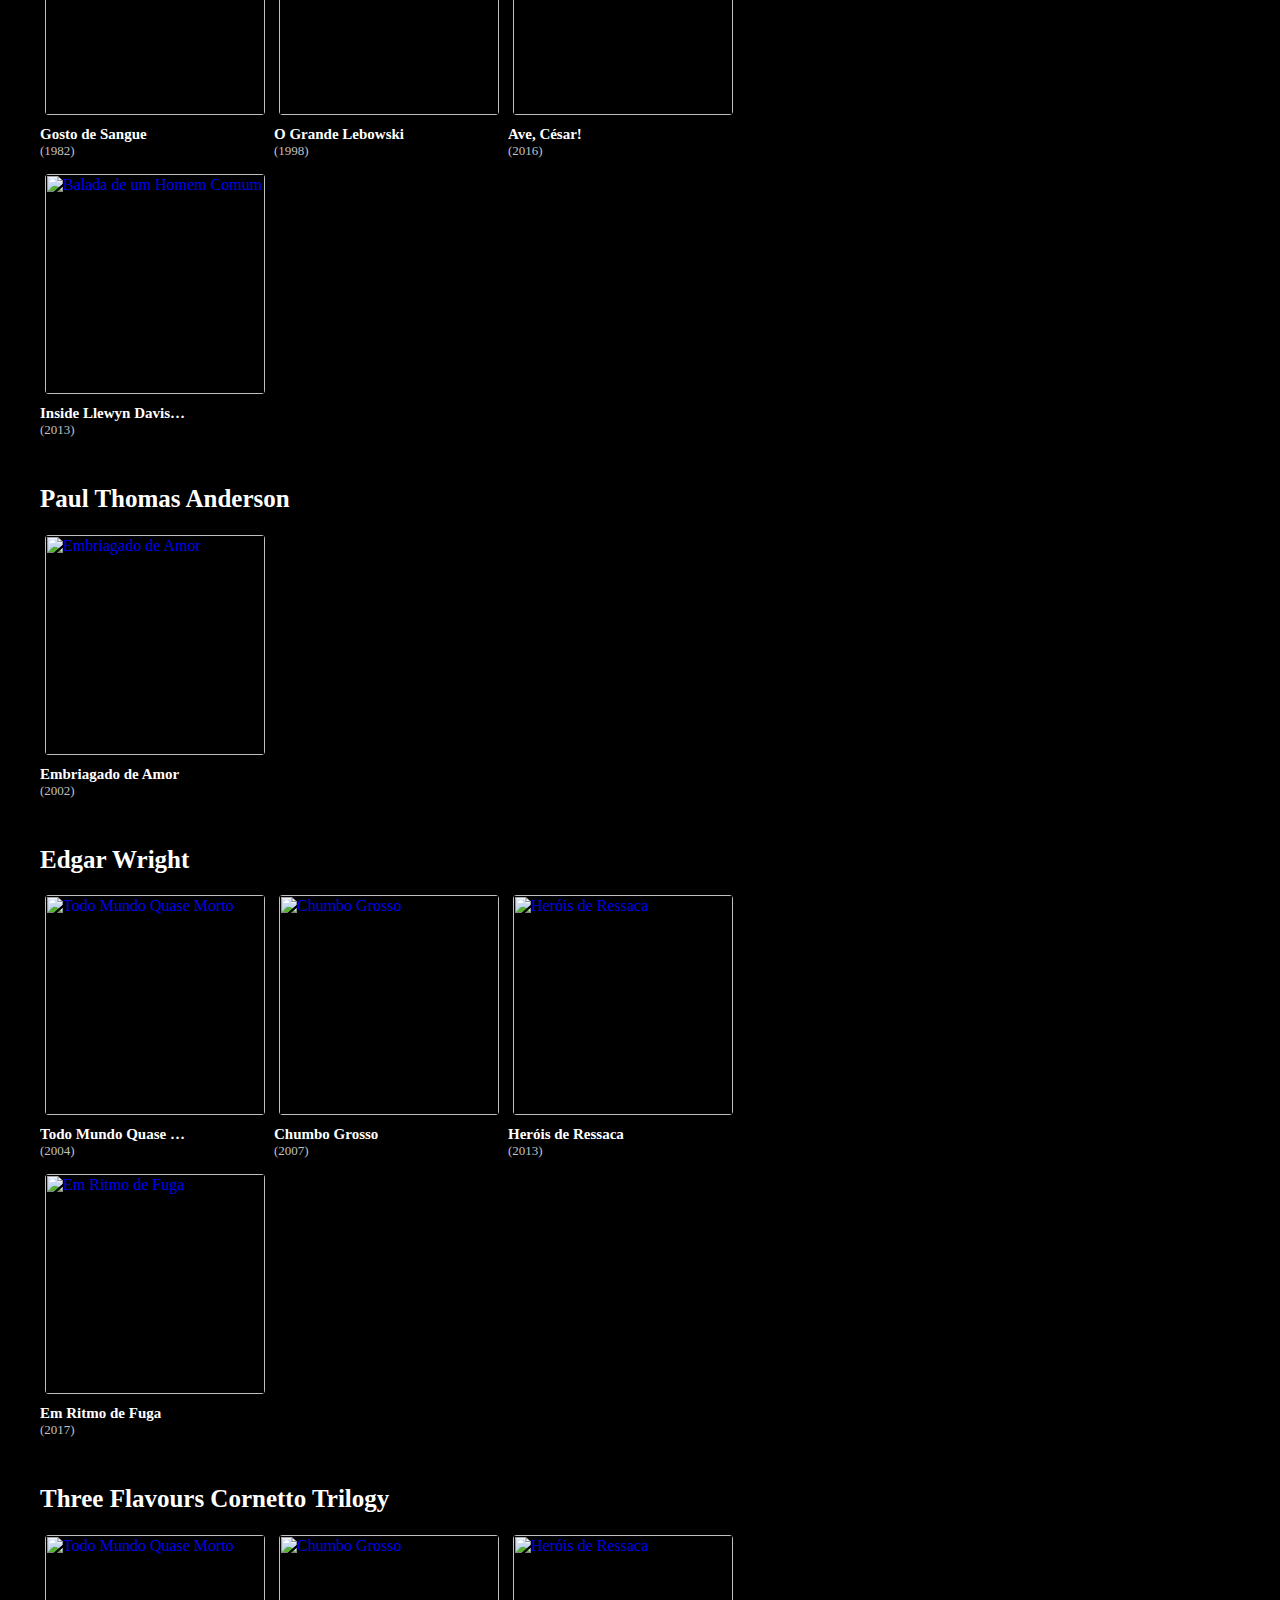
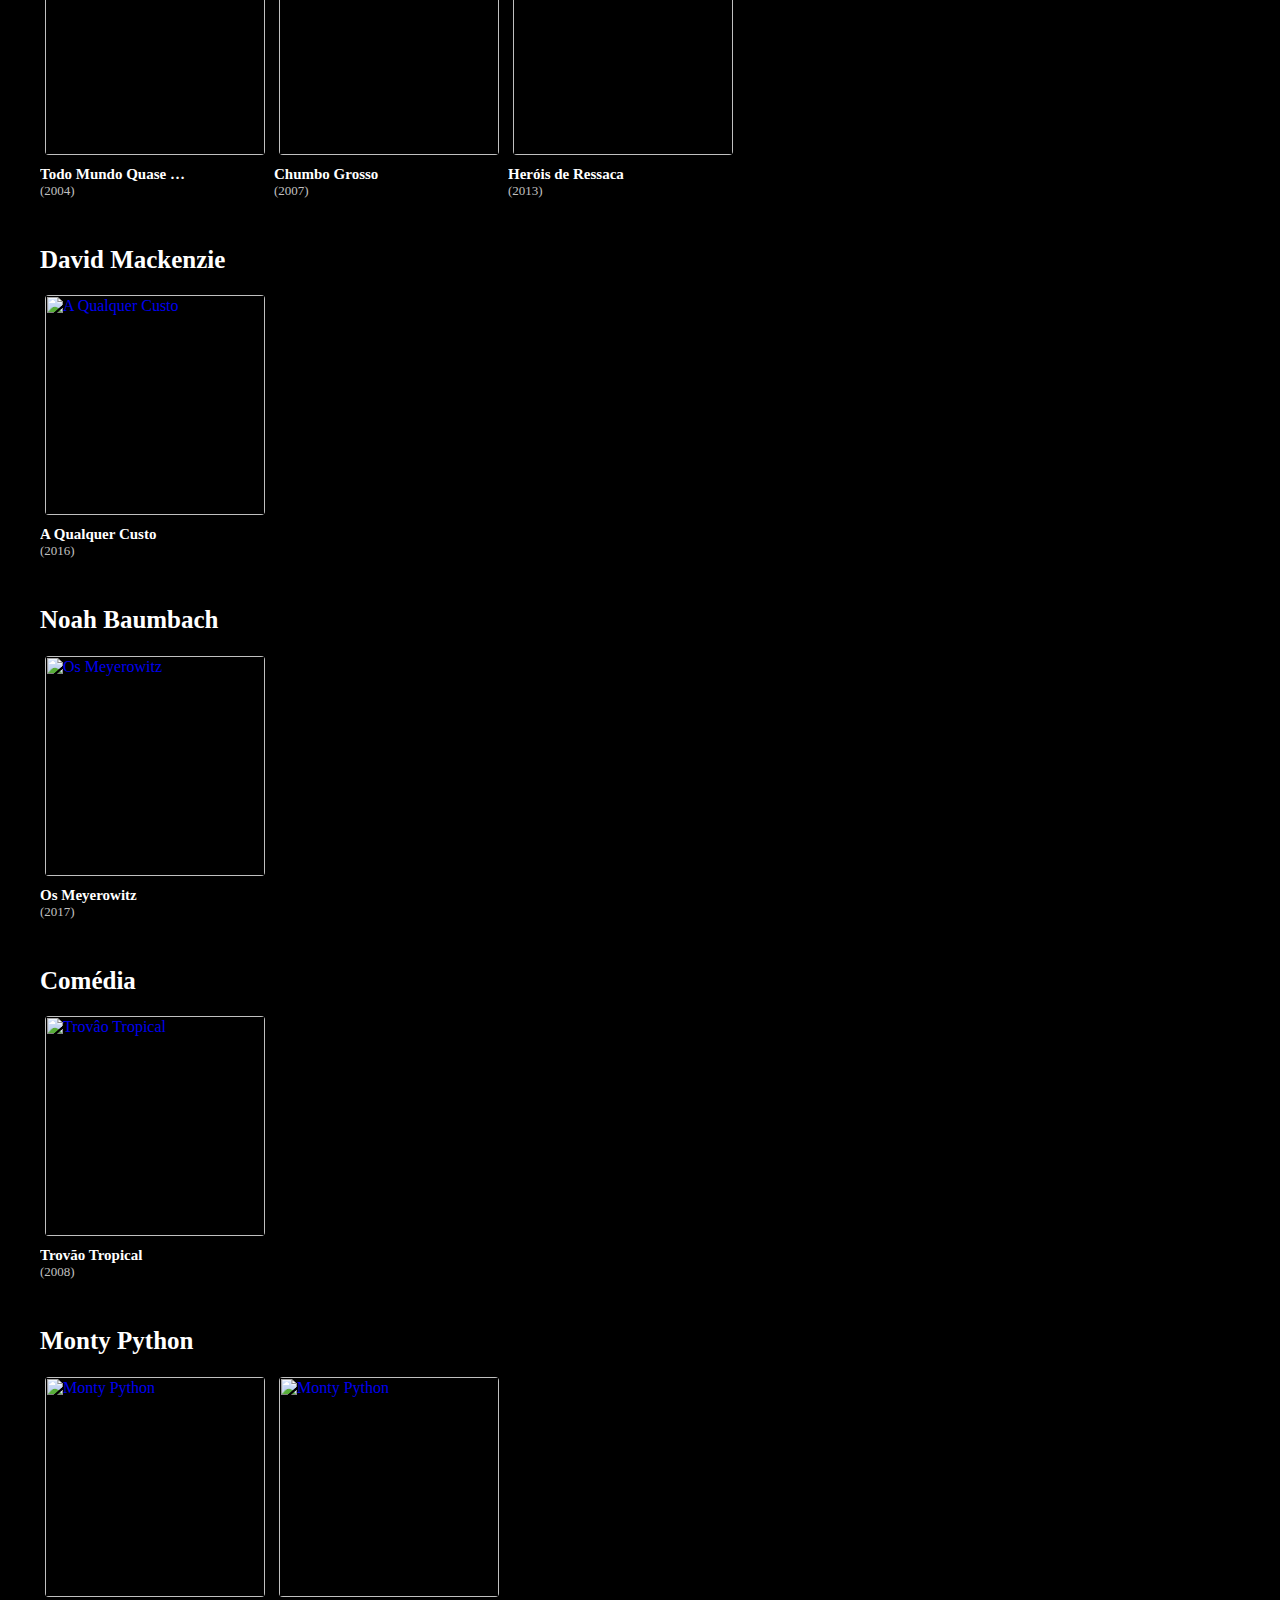
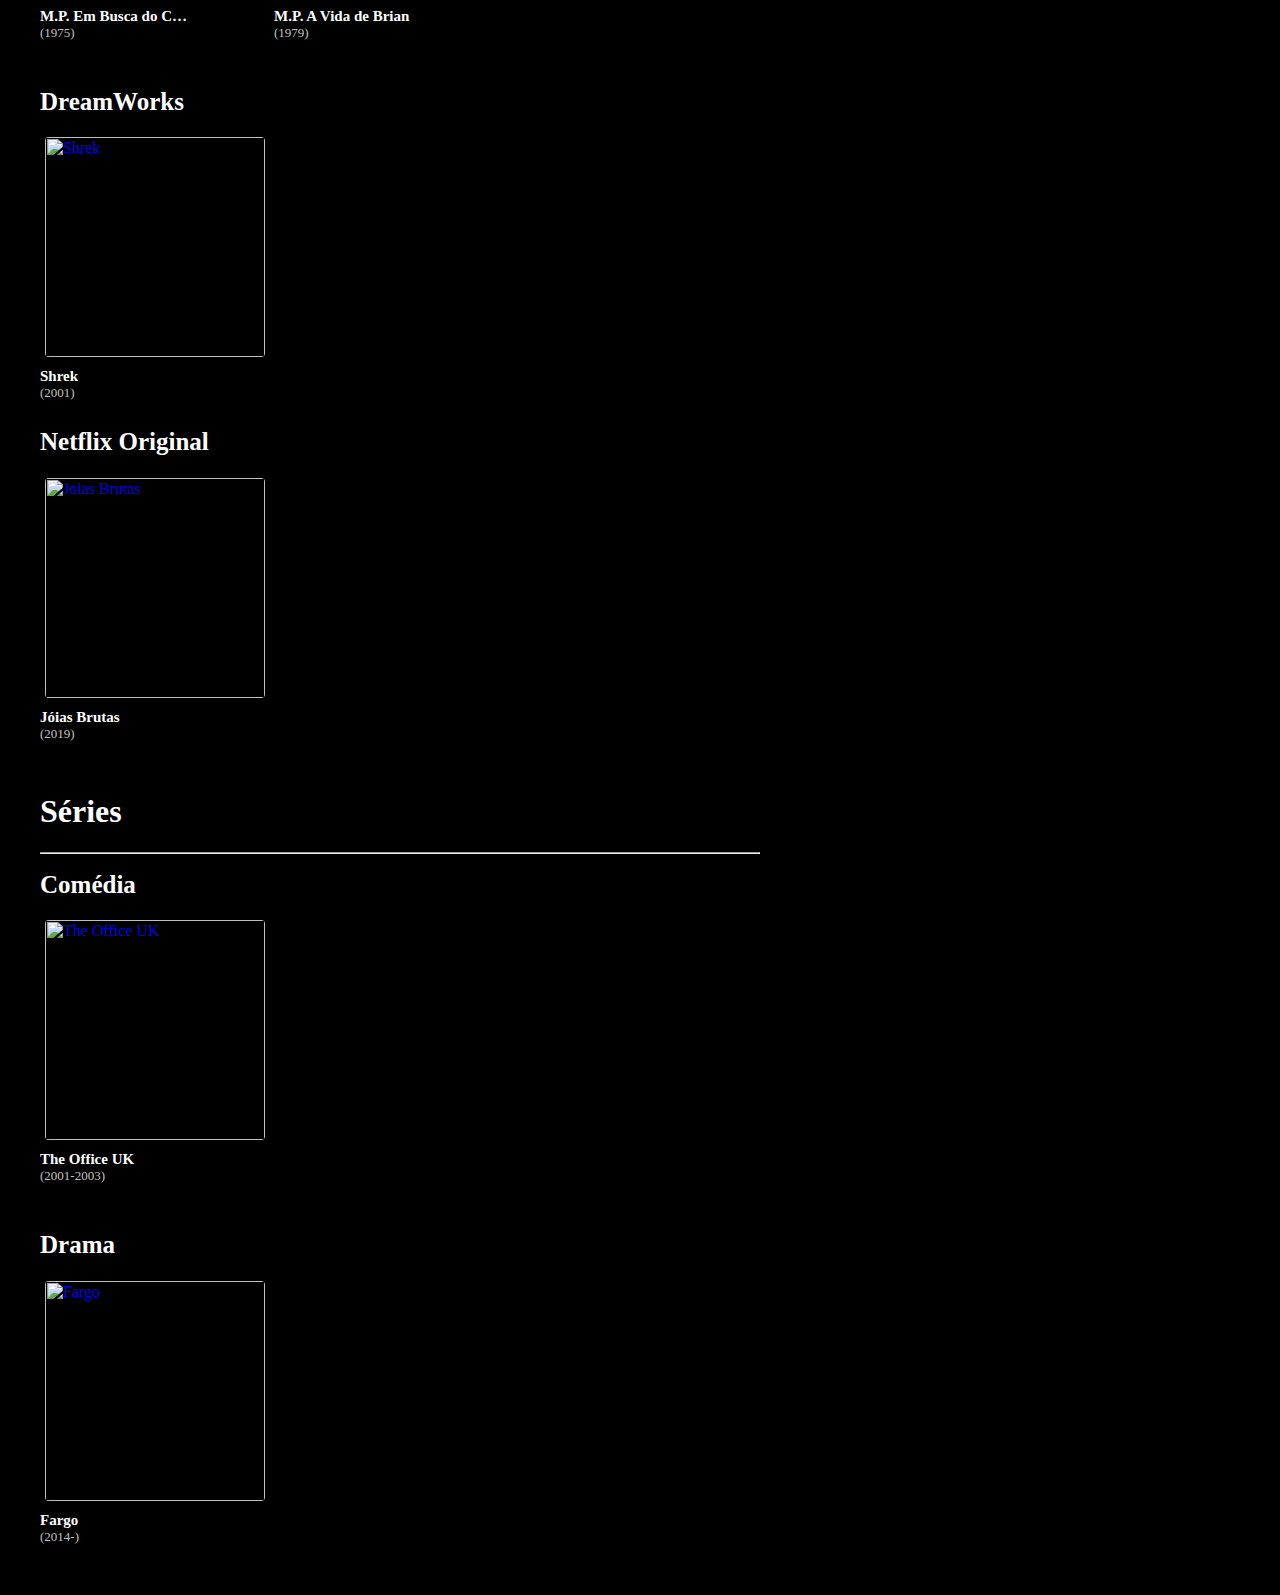
==== commit d75a9e98: "Atualizando index.html" ====
--- a/index.html
+++ b/index.html
@@ -15,7 +15,25 @@
 
 	</head>
 
-	<body onload="load()">
+	<body onload="load(4,1,'stars')">
+
+		<div id="myModal" class="modal">
+
+			<div class="modal-content">
+				<div class="modal-header">
+					<span class="close">&times;</span>
+					<h2 id="tModal" style="text-align: center"></h2>
+				</div>
+				<div id="Modal" style="padding-left: 40%; padding-top: 10px; padding-bottom: 20px"></div>
+
+				<div class="coluna">
+					<div id="cModal" class="modal-body"></div>
+				</div>
+
+			</div>
+
+		</div>
+
 		<div id="mySidenav" class="sidenav">
 			<img id="imglogo" src="imagens/logoscott.png">
 			<a href="topimdb.html">Top IMDb</a>
@@ -26,6 +44,7 @@
 
 
 	<div id="main">
+
 		<!--<div id="idHead" class="divHead1">
 			<img id="imglogo" src="imagens/logoscott.png">-->
 
@@ -33,7 +52,8 @@
 		<a href="https://scottsilva921.cincopa.com/watch/A4HAcLOLOO68!AsID8hk7PIz5" target="_blanck"><img class="play1" src="imagens/play2.png"></a>
 		<div class="filmeDestaque">Era Uma Vez Em... Hollywood</div>
 		<div class="filmeDestaque2">2019</div>
-		<div class="filmeDestaque2" style="top: 585px; left: 80%; font-size: 25px">By Quentin Tarantino</div>
+		<div id="stars"></div>
+		<div class="filmeDestaque2" style="top: 585px; left: 80%; font-size: 22px">By Quentin Tarantino</div>
 
 			<div class="container" onclick="openNav();barsX(this)">
 	  			<div class="bar1"></div>
@@ -63,19 +83,43 @@
 					<a class="linkC" href="#!" onclick="rolar('wright')">Edgar Wright</a>
 					<a class="linkC" href="#!" onclick="rolar('noahb')">Noah Baumach</a>
 				</div>
+
 			<div class="coluna">
 			<div id="pages">
 
 				<div id="div1">
 					<h1 id="kubrick" class="title"><a id="linkD" href="tarantino.html" onmouseover="linkOver(this)" onmouseout="linkOut(this,'Stanley Kubrick')">Stanley Kubrick</a></h1>
+
+					<div class="tooltip">
+						<div class="container1" onmouseover="filmeOver('capas28','f28', 'c28', 's28')" onmouseout="filmeOut('capas28','f28', 'c28', 's28')">
+							<a href="https://lafobo1015.cincopa.com/watch/A4HAcLOLOO68!AkCD5m0D5R1H" target="_blanck"><div id="f28"><img id="capas28" class="capas" src="https://upload.wikimedia.org/wikipedia/pt/thumb/7/73/Dr._Strangelove.jpg/200px-Dr._Strangelove.jpg" alt="Dr Fantástico"></div></a><div class="text">Dr. Fantástico</div><div class="text2">(1964)</div>
+							<div class="overlay">
+								<div id="filmeHover"><a href="https://lafobo1015.cincopa.com/watch/A4HAcLOLOO68!AkCD5m0D5R1H" target="_blanck"><img id="play" src="https://www.pngpix.com/wp-content/uploads/2016/11/PNGPIX-COM-Play-PNG-Transparent-Image-500x571.png"></a></div><br>
+							</div>
+
+							<div class="overlay">
+								<div id="filmeIMDb"><a href="https://www.imdb.com/title/tt0105236/?ref_=nv_sr_srsg_0" target="_blanck"><img class="icon" src="imagens/more.png"></a></div>
+							</div>
+
+
+						</div>
+					</div>
+
 					<div class="tooltip">
 						<div class="container1" onmouseover="filmeOver('capas27','f27', 'c27', 's27')" onmouseout="filmeOut('capas27','f27', 'c27', 's27')">
-							<a href="https://lafobo1015.cincopa.com/watch/A4HAcLOLOO68!A4IDQk0jnJR2" target="_blanck"><div id="f27"><img id="capas27" class="capas" src="https://br.web.img3.acsta.net/c_215_290/pictures/14/10/10/19/21/152595.jpg" alt="O Iluminado"></div></a><div class="text">O Iluminado</div><div class="text2">(1980)</div>
+							<a href="https://lafobo1015.cincopa.com/watch/A4HAcLOLOO68!A4IDQk0jnJR2" target="_blanck"><div id="f27"><img id="capas27" class="capas" src="https://resizing.flixster.com/ok_uhFmj7CFaBxRhIZWqLK47pNY=/206x305/v1.bTsxMTE2ODAzMjtqOzE4NTc5OzEyMDA7ODAwOzEyMDA" alt="O Iluminado"></div></a><div class="text">O Iluminado</div><div class="text2">(1980)</div>
 							<div class="overlay">
 								<div id="filmeHover"><a href="https://lafobo1015.cincopa.com/watch/A4HAcLOLOO68!A4IDQk0jnJR2" target="_blanck"><img id="play" src="https://www.pngpix.com/wp-content/uploads/2016/11/PNGPIX-COM-Play-PNG-Transparent-Image-500x571.png"></a></div><br>
 							</div>
-						</div>
-					</div>
+
+							<div class="overlay">
+								<div id="filmeIMDb"><img id="btn" class="icon" src="imagens/more.png" onclick="modal('O Iluminado (1980)','Stanley Kubrick', '2h26m','Terror/Mistério', 5, 0)"></div>
+
+							</div>
+
+						</div>
+					</div>
+
 				</div>
 
 				<div id="div1">
@@ -87,23 +131,27 @@
 								<div id="filmeHover"><a href="https://scottsilva921.cincopa.com/watch/A4HAcLOLOO68!A0FDUcEo7fBw" target="_blanck"><img id="play" src="https://www.pngpix.com/wp-content/uploads/2016/11/PNGPIX-COM-Play-PNG-Transparent-Image-500x571.png"></a></div><br>
 							</div>
 
+							<div class="overlay">
+								<div id="filmeIMDb"><a href="https://www.imdb.com/title/tt0105236/?ref_=nv_sr_srsg_0" target="_blanck"><img class="icon" src="imagens/more.png"></a></div>
+							</div>
+
 							<!--
 							<div id="c1" class="container2" >
 								<div class="overlay">
-									<div id="filmeIMDb"><a href="https://www.imdb.com/title/tt0105236/?ref_=nv_sr_srsg_0" target="_blanck"><img id="icon" src="https://upload.wikimedia.org/wikipedia/commons/thumb/c/cc/IMDb_Logo_Square.svg/1200px-IMDb_Logo_Square.svg.png"></a></div>
-								</div>
-								<div class="overlay">
-									<div id="filmeIMDb" style="left: 22%"><a href="https://www.rottentomatoes.com/m/reservoir_dogs" target="_blanck"><img id="icon" src="https://upload.wikimedia.org/wikipedia/commons/thumb/5/5b/Rotten_Tomatoes.svg/757px-Rotten_Tomatoes.svg.png"></a></div>
-								</div>
-
-								<div class="overlay">
-									<div id="filmeIMDb" style="left:34%"><a href="https://www.metacritic.com/movie/reservoir-dogs" target="_blanck"><img id="icon" src="https://upload.wikimedia.org/wikipedia/commons/thumb/c/ce/Metacritic_logo_original.svg/1200px-Metacritic_logo_original.svg.png"></a></div>
+									<div id="filmeIMDb"><a href="https://www.imdb.com/title/tt0105236/?ref_=nv_sr_srsg_0" target="_blanck"><img class="icon" src="https://upload.wikimedia.org/wikipedia/commons/thumb/c/cc/IMDb_Logo_Square.svg/1200px-IMDb_Logo_Square.svg.png"></a></div>
+								</div>
+								<div class="overlay">
+									<div id="filmeIMDb" style="left: 22%"><a href="https://www.rottentomatoes.com/m/reservoir_dogs" target="_blanck"><img class="icon" src="https://upload.wikimedia.org/wikipedia/commons/thumb/5/5b/Rotten_Tomatoes.svg/757px-Rotten_Tomatoes.svg.png"></a></div>
+								</div>
+
+								<div class="overlay">
+									<div id="filmeIMDb" style="left:34%"><a href="https://www.metacritic.com/movie/reservoir-dogs" target="_blanck"><img class="icon" src="https://upload.wikimedia.org/wikipedia/commons/thumb/c/ce/Metacritic_logo_original.svg/1200px-Metacritic_logo_original.svg.png"></a></div>
 								</div>
 							</div>
 
 							<div id="s1" class="container2">
 								<div class="overlay">
-									<div id="filmeIMDb" style="left:22%; top:75%"><a>4.5/5</a></div><div id="filmeIMDb" style="left:10%; top:75%"><img id="icon" src="https://purepng.com/public/uploads/large/purepng.com-golden-starstargeometricallydecagonconcavestardomgold-1421526502142ozols.png"></div>
+									<div id="filmeIMDb" style="left:22%; top:75%"><a>4.5/5</a></div><div id="filmeIMDb" style="left:10%; top:75%"><img class="icon" src="https://purepng.com/public/uploads/large/purepng.com-golden-starstargeometricallydecagonconcavestardomgold-1421526502142ozols.png"></div>
 								</div>
 							</div> -->
 								
@@ -117,18 +165,22 @@
 								<div id="filmeHover"><a href="https://scottsilva921.cincopa.com/watch/AEPAZtOSs0AH" target="_blanck"><img id="play" src="https://www.pngpix.com/wp-content/uploads/2016/11/PNGPIX-COM-Play-PNG-Transparent-Image-500x571.png"></a></div>
 							</div>
 
+							<div class="overlay">
+								<div id="filmeIMDb"><a href="https://www.imdb.com/title/tt0105236/?ref_=nv_sr_srsg_0" target="_blanck"><img class="icon" src="imagens/more.png"></a></div>
+							</div>
+
 							<!--
 
 							<div id="c2" class="container2">
 								<div class="overlay">
-									<div id="filmeIMDb"><a href="https://www.imdb.com/title/tt0119396/?ref_=nv_sr_srsg_0" target="_blanck"><img id="icon" src="https://upload.wikimedia.org/wikipedia/commons/thumb/c/cc/IMDb_Logo_Square.svg/1200px-IMDb_Logo_Square.svg.png"></a></div>
-								</div>
-								<div class="overlay">
-									<div id="filmeIMDb" style="left: 22%"><a href="https://www.rottentomatoes.com/m/jackie_brown" target="_blanck"><img id="icon" src="https://upload.wikimedia.org/wikipedia/commons/thumb/5/5b/Rotten_Tomatoes.svg/757px-Rotten_Tomatoes.svg.png"></a></div>
-								</div>
-
-								<div class="overlay">
-									<div id="filmeIMDb" style="left:34%"><a href="https://www.metacritic.com/movie/jackie-brown" target="_blanck"><img id="icon" src="https://upload.wikimedia.org/wikipedia/commons/thumb/c/ce/Metacritic_logo_original.svg/1200px-Metacritic_logo_original.svg.png"></a></div>
+									<div id="filmeIMDb"><a href="https://www.imdb.com/title/tt0119396/?ref_=nv_sr_srsg_0" target="_blanck"><img class="icon" src="https://upload.wikimedia.org/wikipedia/commons/thumb/c/cc/IMDb_Logo_Square.svg/1200px-IMDb_Logo_Square.svg.png"></a></div>
+								</div>
+								<div class="overlay">
+									<div id="filmeIMDb" style="left: 22%"><a href="https://www.rottentomatoes.com/m/jackie_brown" target="_blanck"><img class="icon" src="https://upload.wikimedia.org/wikipedia/commons/thumb/5/5b/Rotten_Tomatoes.svg/757px-Rotten_Tomatoes.svg.png"></a></div>
+								</div>
+
+								<div class="overlay">
+									<div id="filmeIMDb" style="left:34%"><a href="https://www.metacritic.com/movie/jackie-brown" target="_blanck"><img class="icon" src="https://upload.wikimedia.org/wikipedia/commons/thumb/c/ce/Metacritic_logo_original.svg/1200px-Metacritic_logo_original.svg.png"></a></div>
 								</div>
 							</div>
 
@@ -147,17 +199,21 @@
 								<div id="filmeHover"><a href="https://u855900.cincopa.com/watch/A4HAcLOLOO68!AcNDZjk3u8ot" target="_blanck"><img id="play" src="https://www.pngpix.com/wp-content/uploads/2016/11/PNGPIX-COM-Play-PNG-Transparent-Image-500x571.png"></a></div>
 							</div>
 
+							<div class="overlay">
+								<div id="filmeIMDb"><a href="https://www.imdb.com/title/tt0105236/?ref_=nv_sr_srsg_0" target="_blanck"><img class="icon" src="imagens/more.png"></a></div>
+							</div>
+
 							<!--
 							<div id="c3" class="container2" >
 								<div class="overlay">
-									<div id="filmeIMDb"><a href="https://www.imdb.com/title/tt3460252/?ref_=nv_sr_srsg_0" target="_blanck"><img id="icon" src="https://upload.wikimedia.org/wikipedia/commons/thumb/c/cc/IMDb_Logo_Square.svg/1200px-IMDb_Logo_Square.svg.png"></a></div>
-								</div>
-								<div class="overlay">
-									<div id="filmeIMDb" style="left: 22%"><a href="https://www.rottentomatoes.com/m/the_hateful_eight" target="_blanck"><img id="icon" src="https://upload.wikimedia.org/wikipedia/commons/thumb/5/5b/Rotten_Tomatoes.svg/757px-Rotten_Tomatoes.svg.png"></a></div>
-								</div>
-
-								<div class="overlay">
-									<div id="filmeIMDb" style="left:34%"><a href="https://www.metacritic.com/movie/the-hateful-eight" target="_blanck"><img id="icon" src="https://upload.wikimedia.org/wikipedia/commons/thumb/c/ce/Metacritic_logo_original.svg/1200px-Metacritic_logo_original.svg.png"></a></div>
+									<div id="filmeIMDb"><a href="https://www.imdb.com/title/tt3460252/?ref_=nv_sr_srsg_0" target="_blanck"><img class="icon" src="https://upload.wikimedia.org/wikipedia/commons/thumb/c/cc/IMDb_Logo_Square.svg/1200px-IMDb_Logo_Square.svg.png"></a></div>
+								</div>
+								<div class="overlay">
+									<div id="filmeIMDb" style="left: 22%"><a href="https://www.rottentomatoes.com/m/the_hateful_eight" target="_blanck"><img class="icon" src="https://upload.wikimedia.org/wikipedia/commons/thumb/5/5b/Rotten_Tomatoes.svg/757px-Rotten_Tomatoes.svg.png"></a></div>
+								</div>
+
+								<div class="overlay">
+									<div id="filmeIMDb" style="left:34%"><a href="https://www.metacritic.com/movie/the-hateful-eight" target="_blanck"><img class="icon" src="https://upload.wikimedia.org/wikipedia/commons/thumb/c/ce/Metacritic_logo_original.svg/1200px-Metacritic_logo_original.svg.png"></a></div>
 								</div>
 							</div>
 
@@ -176,23 +232,27 @@
 								<div id="filmeHover"><a href="https://scottsilva921.cincopa.com/watch/A4HAcLOLOO68!AsID8hk7PIz5" target="_blanck"><img id="play" src="https://www.pngpix.com/wp-content/uploads/2016/11/PNGPIX-COM-Play-PNG-Transparent-Image-500x571.png"></a></div>
 							</div>
 
+							<div class="overlay">
+								<div id="filmeIMDb"><a href="https://www.imdb.com/title/tt0105236/?ref_=nv_sr_srsg_0" target="_blanck"><img class="icon" src="imagens/more.png"></a></div>
+							</div>
+
 							<!--
 							<div id="c4" class="container2" >
 								<div class="overlay">
-									<div id="filmeIMDb"><a href="https://www.imdb.com/title/tt7131622/?ref_=nv_sr_srsg_0" target="_blanck"><img id="icon" src="https://upload.wikimedia.org/wikipedia/commons/thumb/c/cc/IMDb_Logo_Square.svg/1200px-IMDb_Logo_Square.svg.png"></a></div>
-								</div>
-								<div class="overlay">
-									<div id="filmeIMDb" style="left: 22%"><a href="https://www.rottentomatoes.com/m/once_upon_a_time_in_hollywood" target="_blanck"><img id="icon" src="https://upload.wikimedia.org/wikipedia/commons/thumb/5/5b/Rotten_Tomatoes.svg/757px-Rotten_Tomatoes.svg.png"></a></div>
-								</div>
-
-								<div class="overlay">
-									<div id="filmeIMDb" style="left:34%"><a href="https://www.metacritic.com/movie/once-upon-a-time-in-hollywood" target="_blanck"><img id="icon" src="https://upload.wikimedia.org/wikipedia/commons/thumb/c/ce/Metacritic_logo_original.svg/1200px-Metacritic_logo_original.svg.png"></a></div>
+									<div id="filmeIMDb"><a href="https://www.imdb.com/title/tt7131622/?ref_=nv_sr_srsg_0" target="_blanck"><img class="icon" src="https://upload.wikimedia.org/wikipedia/commons/thumb/c/cc/IMDb_Logo_Square.svg/1200px-IMDb_Logo_Square.svg.png"></a></div>
+								</div>
+								<div class="overlay">
+									<div id="filmeIMDb" style="left: 22%"><a href="https://www.rottentomatoes.com/m/once_upon_a_time_in_hollywood" target="_blanck"><img class="icon" src="https://upload.wikimedia.org/wikipedia/commons/thumb/5/5b/Rotten_Tomatoes.svg/757px-Rotten_Tomatoes.svg.png"></a></div>
+								</div>
+
+								<div class="overlay">
+									<div id="filmeIMDb" style="left:34%"><a href="https://www.metacritic.com/movie/once-upon-a-time-in-hollywood" target="_blanck"><img class="icon" src="https://upload.wikimedia.org/wikipedia/commons/thumb/c/ce/Metacritic_logo_original.svg/1200px-Metacritic_logo_original.svg.png"></a></div>
 								</div>
 							</div>
 
 							<div id="s4" class="container2">
 								<div class="overlay">
-									<div id="filmeIMDb" style="left:22%; top:75%"><a>4.6/5</a></div><div id="filmeIMDb" style="left:10%; top:75%"><img id="icon" src="https://purepng.com/public/uploads/large/purepng.com-golden-starstargeometricallydecagonconcavestardomgold-1421526502142ozols.png"></div>
+									<div id="filmeIMDb" style="left:22%; top:75%"><a>4.6/5</a></div><div id="filmeIMDb" style="left:10%; top:75%"><img class="icon" src="https://purepng.com/public/uploads/large/purepng.com-golden-starstargeometricallydecagonconcavestardomgold-1421526502142ozols.png"></div>
 								</div>
 							</div> -->
 						</div>
@@ -212,17 +272,21 @@
 								<div id="filmeHover"><a href="https://rabevo9820.cincopa.com/watch/A4HAcLOLOO68!AUDDWgU-EbhF" target="_blanck"><img id="play" src="https://www.pngpix.com/wp-content/uploads/2016/11/PNGPIX-COM-Play-PNG-Transparent-Image-500x571.png"></a></div>
 							</div>
 
+							<div class="overlay">
+								<div id="filmeIMDb"><a href="https://www.imdb.com/title/tt0105236/?ref_=nv_sr_srsg_0" target="_blanck"><img class="icon" src="imagens/more.png"></a></div>
+							</div>
+
 							<!--
 							<div id="c17" class="container2">
 								<div class="overlay">
-									<div id="filmeIMDb"><a href="https://www.imdb.com/title/tt0070379/?ref_=nv_sr_srsg_0" target="_blanck"><img id="icon" src="https://upload.wikimedia.org/wikipedia/commons/thumb/c/cc/IMDb_Logo_Square.svg/1200px-IMDb_Logo_Square.svg.png"></a></div>
-								</div>
-								<div class="overlay">
-									<div id="filmeIMDb" style="left: 22%"><a href="https://www.rottentomatoes.com/m/mean_streets" target="_blanck"><img id="icon" src="https://upload.wikimedia.org/wikipedia/commons/thumb/5/5b/Rotten_Tomatoes.svg/757px-Rotten_Tomatoes.svg.png"></a></div>
-								</div>
-
-								<div class="overlay">
-									<div id="filmeIMDb" style="left:34%"><a href="https://www.metacritic.com/movie/mean-streets" target="_blanck"><img id="icon" src="https://upload.wikimedia.org/wikipedia/commons/thumb/c/ce/Metacritic_logo_original.svg/1200px-Metacritic_logo_original.svg.png"></a></div>
+									<div id="filmeIMDb"><a href="https://www.imdb.com/title/tt0070379/?ref_=nv_sr_srsg_0" target="_blanck"><img class="icon" src="https://upload.wikimedia.org/wikipedia/commons/thumb/c/cc/IMDb_Logo_Square.svg/1200px-IMDb_Logo_Square.svg.png"></a></div>
+								</div>
+								<div class="overlay">
+									<div id="filmeIMDb" style="left: 22%"><a href="https://www.rottentomatoes.com/m/mean_streets" target="_blanck"><img class="icon" src="https://upload.wikimedia.org/wikipedia/commons/thumb/5/5b/Rotten_Tomatoes.svg/757px-Rotten_Tomatoes.svg.png"></a></div>
+								</div>
+
+								<div class="overlay">
+									<div id="filmeIMDb" style="left:34%"><a href="https://www.metacritic.com/movie/mean-streets" target="_blanck"><img class="icon" src="https://upload.wikimedia.org/wikipedia/commons/thumb/c/ce/Metacritic_logo_original.svg/1200px-Metacritic_logo_original.svg.png"></a></div>
 								</div>
 							</div>
 
@@ -242,23 +306,27 @@
 								<div id="filmeHover"><a href="https://rabevo9820.cincopa.com/watch/A4HAcLOLOO68!AMIDqg0-767J" target="_blanck"><img id="play" src="https://www.pngpix.com/wp-content/uploads/2016/11/PNGPIX-COM-Play-PNG-Transparent-Image-500x571.png"></a></div>
 							</div>
 
+							<div class="overlay">
+								<div id="filmeIMDb"><a href="https://www.imdb.com/title/tt0105236/?ref_=nv_sr_srsg_0" target="_blanck"><img class="icon" src="imagens/more.png"></a></div>
+							</div>
+
 							<!--
 							<div id="c16" class="container2">
 								<div class="overlay">
-									<div id="filmeIMDb"><a href="https://www.imdb.com/title/tt0085794/?ref_=nv_sr_srsg_0" target="_blanck"><img id="icon" src="https://upload.wikimedia.org/wikipedia/commons/thumb/c/cc/IMDb_Logo_Square.svg/1200px-IMDb_Logo_Square.svg.png"></a></div>
-								</div>
-								<div class="overlay">
-									<div id="filmeIMDb" style="left: 22%"><a href="https://www.rottentomatoes.com/m/1011623-king_of_comedy" target="_blanck"><img id="icon" src="https://upload.wikimedia.org/wikipedia/commons/thumb/5/5b/Rotten_Tomatoes.svg/757px-Rotten_Tomatoes.svg.png"></a></div>
-								</div>
-
-								<div class="overlay">
-									<div id="filmeIMDb" style="left:34%"><a href="https://www.metacritic.com/movie/the-king-of-comedy" target="_blanck"><img id="icon" src="https://upload.wikimedia.org/wikipedia/commons/thumb/c/ce/Metacritic_logo_original.svg/1200px-Metacritic_logo_original.svg.png"></a></div>
+									<div id="filmeIMDb"><a href="https://www.imdb.com/title/tt0085794/?ref_=nv_sr_srsg_0" target="_blanck"><img class="icon" src="https://upload.wikimedia.org/wikipedia/commons/thumb/c/cc/IMDb_Logo_Square.svg/1200px-IMDb_Logo_Square.svg.png"></a></div>
+								</div>
+								<div class="overlay">
+									<div id="filmeIMDb" style="left: 22%"><a href="https://www.rottentomatoes.com/m/1011623-king_of_comedy" target="_blanck"><img class="icon" src="https://upload.wikimedia.org/wikipedia/commons/thumb/5/5b/Rotten_Tomatoes.svg/757px-Rotten_Tomatoes.svg.png"></a></div>
+								</div>
+
+								<div class="overlay">
+									<div id="filmeIMDb" style="left:34%"><a href="https://www.metacritic.com/movie/the-king-of-comedy" target="_blanck"><img class="icon" src="https://upload.wikimedia.org/wikipedia/commons/thumb/c/ce/Metacritic_logo_original.svg/1200px-Metacritic_logo_original.svg.png"></a></div>
 								</div>
 							</div>
 
 							<div id="s16" class="container2">
 								<div class="overlay">
-									<div id="filmeIMDb" style="left:22%; top:75%"><a>4.3/5</a></div><div id="filmeIMDb" style="left:10%; top:75%"><img id="icon" src="https://purepng.com/public/uploads/large/purepng.com-golden-starstargeometricallydecagonconcavestardomgold-1421526502142ozols.png"></div>
+									<div id="filmeIMDb" style="left:22%; top:75%"><a>4.3/5</a></div><div id="filmeIMDb" style="left:10%; top:75%"><img class="icon" src="https://purepng.com/public/uploads/large/purepng.com-golden-starstargeometricallydecagonconcavestardomgold-1421526502142ozols.png"></div>
 								</div>
 							</div> -->
 						</div>
@@ -271,24 +339,28 @@
 								<div id="filmeHover"><a href="https://u725144.cincopa.com/watch/A4HAcLOLOO68!A0LDJikdwtJu" target="_blanck"><img id="play" src="https://www.pngpix.com/wp-content/uploads/2016/11/PNGPIX-COM-Play-PNG-Transparent-Image-500x571.png"></a></div>
 							</div>
 
+							<div class="overlay">
+								<div id="filmeIMDb"><a href="https://www.imdb.com/title/tt0105236/?ref_=nv_sr_srsg_0" target="_blanck"><img class="icon" src="imagens/more.png"></a></div>
+							</div>
+
 							<!--
 
 							<div id="c5" class="container2" >
 								<div class="overlay">
-									<div id="filmeIMDb"><a href="https://www.imdb.com/title/tt0099685/?ref_=nv_sr_srsg_0" target="_blanck"><img id="icon" src="https://upload.wikimedia.org/wikipedia/commons/thumb/c/cc/IMDb_Logo_Square.svg/1200px-IMDb_Logo_Square.svg.png"></a></div>
-								</div>
-								<div class="overlay">
-									<div id="filmeIMDb" style="left: 22%"><a href="https://www.rottentomatoes.com/m/goodfellas" target="_blanck"><img id="icon" src="https://upload.wikimedia.org/wikipedia/commons/thumb/5/5b/Rotten_Tomatoes.svg/757px-Rotten_Tomatoes.svg.png"></a></div>
-								</div>
-
-								<div class="overlay">
-									<div id="filmeIMDb" style="left:34%"><a href="https://www.metacritic.com/movie/goodfellas" target="_blanck"><img id="icon" src="https://upload.wikimedia.org/wikipedia/commons/thumb/c/ce/Metacritic_logo_original.svg/1200px-Metacritic_logo_original.svg.png"></a></div>
+									<div id="filmeIMDb"><a href="https://www.imdb.com/title/tt0099685/?ref_=nv_sr_srsg_0" target="_blanck"><img class="icon" src="https://upload.wikimedia.org/wikipedia/commons/thumb/c/cc/IMDb_Logo_Square.svg/1200px-IMDb_Logo_Square.svg.png"></a></div>
+								</div>
+								<div class="overlay">
+									<div id="filmeIMDb" style="left: 22%"><a href="https://www.rottentomatoes.com/m/goodfellas" target="_blanck"><img class="icon" src="https://upload.wikimedia.org/wikipedia/commons/thumb/5/5b/Rotten_Tomatoes.svg/757px-Rotten_Tomatoes.svg.png"></a></div>
+								</div>
+
+								<div class="overlay">
+									<div id="filmeIMDb" style="left:34%"><a href="https://www.metacritic.com/movie/goodfellas" target="_blanck"><img class="icon" src="https://upload.wikimedia.org/wikipedia/commons/thumb/c/ce/Metacritic_logo_original.svg/1200px-Metacritic_logo_original.svg.png"></a></div>
 								</div>
 							</div>
 
 							<div id="s5" class="container2">
 								<div class="overlay">
-									<div id="filmeIMDb" style="left:22%; top:75%"><a>5/5</a></div><div id="filmeIMDb" style="left:10%; top:75%"><img id="icon" src="https://purepng.com/public/uploads/large/purepng.com-golden-starstargeometricallydecagonconcavestardomgold-1421526502142ozols.png"></div>
+									<div id="filmeIMDb" style="left:22%; top:75%"><a>5/5</a></div><div id="filmeIMDb" style="left:10%; top:75%"><img class="icon" src="https://purepng.com/public/uploads/large/purepng.com-golden-starstargeometricallydecagonconcavestardomgold-1421526502142ozols.png"></div>
 								</div>
 							</div> -->
 						</div>
@@ -302,17 +374,21 @@
 								<div id="filmeHover"><a href="https://rabevo9820.cincopa.com/watch/A4HAcLOLOO68!AoPDCiEIOfnN" target="_blanck"><img id="play" src="https://www.pngpix.com/wp-content/uploads/2016/11/PNGPIX-COM-Play-PNG-Transparent-Image-500x571.png"></a></div>
 							</div>
 
+							<div class="overlay">
+								<div id="filmeIMDb"><a href="https://www.imdb.com/title/tt0105236/?ref_=nv_sr_srsg_0" target="_blanck"><img class="icon" src="imagens/more.png"></a></div>
+							</div>
+
 							<!--
 							<div id="c19" class="container2">
 								<div class="overlay">
-									<div id="filmeIMDb"><a href="https://www.imdb.com/title/tt0070379/?ref_=nv_sr_srsg_0" target="_blanck"><img id="icon" src="https://upload.wikimedia.org/wikipedia/commons/thumb/c/cc/IMDb_Logo_Square.svg/1200px-IMDb_Logo_Square.svg.png"></a></div>
-								</div>
-								<div class="overlay">
-									<div id="filmeIMDb" style="left: 22%"><a href="https://www.rottentomatoes.com/m/mean_streets" target="_blanck"><img id="icon" src="https://upload.wikimedia.org/wikipedia/commons/thumb/5/5b/Rotten_Tomatoes.svg/757px-Rotten_Tomatoes.svg.png"></a></div>
-								</div>
-
-								<div class="overlay">
-									<div id="filmeIMDb" style="left:34%"><a href="https://www.metacritic.com/movie/mean-streets" target="_blanck"><img id="icon" src="https://upload.wikimedia.org/wikipedia/commons/thumb/c/ce/Metacritic_logo_original.svg/1200px-Metacritic_logo_original.svg.png"></a></div>
+									<div id="filmeIMDb"><a href="https://www.imdb.com/title/tt0070379/?ref_=nv_sr_srsg_0" target="_blanck"><img class="icon" src="https://upload.wikimedia.org/wikipedia/commons/thumb/c/cc/IMDb_Logo_Square.svg/1200px-IMDb_Logo_Square.svg.png"></a></div>
+								</div>
+								<div class="overlay">
+									<div id="filmeIMDb" style="left: 22%"><a href="https://www.rottentomatoes.com/m/mean_streets" target="_blanck"><img class="icon" src="https://upload.wikimedia.org/wikipedia/commons/thumb/5/5b/Rotten_Tomatoes.svg/757px-Rotten_Tomatoes.svg.png"></a></div>
+								</div>
+
+								<div class="overlay">
+									<div id="filmeIMDb" style="left:34%"><a href="https://www.metacritic.com/movie/mean-streets" target="_blanck"><img class="icon" src="https://upload.wikimedia.org/wikipedia/commons/thumb/c/ce/Metacritic_logo_original.svg/1200px-Metacritic_logo_original.svg.png"></a></div>
 								</div>
 							</div>
 
@@ -334,6 +410,10 @@
 							<div class="overlay">
 								<div id="filmeHover"><a href="https://lafobo1015.cincopa.com/watch/A4HAcLOLOO68!AsCDFk0lkdAC" target="_blanck"><img id="play" src="https://www.pngpix.com/wp-content/uploads/2016/11/PNGPIX-COM-Play-PNG-Transparent-Image-500x571.png"></a></div><br>
 							</div>
+
+							<div class="overlay">
+								<div id="filmeIMDb"><a href="https://www.imdb.com/title/tt0105236/?ref_=nv_sr_srsg_0" target="_blanck"><img class="icon" src="imagens/more.png"></a></div>
+							</div>
 						</div>
 					</div>
 				</div>
@@ -342,23 +422,28 @@
 					<h1 id="irmaoscoen" class="title"><a id="linkD" href="" onmouseover="linkOver(this)" onmouseout="linkOut(this,'Irmãos Coen')">Irmãos Coen</a></h1>
 
 					<div class="tooltip">
-						<div class="container1" onmouseover="filmeOver('f23', 'c23', 's23')" onmouseout="filmeOut('f23', 'c23', 's23')">
-							<a href="https://rabevo9820.cincopa.com/watch/A4HAcLOLOO68!A0ADUkkMFoYD" target="_blanck"><div id="f23"><img class="capas" src="https://br.web.img3.acsta.net/c_215_290/medias/nmedia/18/87/09/44/19871953.jpg" alt="Gosto de Sangue"></div></a><span class="tooltiptext">Gosto de Sangue <br>(1982)</span>
+						<div class="container1" onmouseover="filmeOver('capas23','f23', 'c23', 's23')" onmouseout="filmeOut('capas23','f23', 'c23', 's23')">
+							<a href="https://rabevo9820.cincopa.com/watch/A4HAcLOLOO68!A0ADUkkMFoYD" target="_blanck"><div id="f23"><img id="capas23" class="capas" src="https://m.media-amazon.com/images/M/MV5BZmI5YzM1MjItMzFmNy00NGFkLThlMDUtZjZmYTZkM2QxMjU3XkEyXkFqcGdeQXVyNzkwMjQ5NzM@._V1_.jpg" alt="Gosto de Sangue"></div></a><div class="text">Gosto de Sangue </div><div class="text2">(1982)</div>
 							<div class="overlay">
 								<div id="filmeHover"><a href="https://rabevo9820.cincopa.com/watch/A4HAcLOLOO68!A0ADUkkMFoYD" target="_blanck"><img id="play" src="https://www.pngpix.com/wp-content/uploads/2016/11/PNGPIX-COM-Play-PNG-Transparent-Image-500x571.png"></a></div>
 							</div>
 
+
+							<div class="overlay">
+								<div id="filmeIMDb"><a href="https://www.imdb.com/title/tt0105236/?ref_=nv_sr_srsg_0" target="_blanck"><img class="icon" src="imagens/more.png"></a></div>
+							</div>
+
 							<!--
 							<div id="c23" class="container2" style="width:85px">
 								<div class="overlay">
-									<div id="filmeIMDb"><a href="https://www.imdb.com/title/tt0086979/?ref_=nv_sr_srsg_0" target="_blanck"><img id="icon" src="https://upload.wikimedia.org/wikipedia/commons/thumb/c/cc/IMDb_Logo_Square.svg/1200px-IMDb_Logo_Square.svg.png"></a></div>
-								</div>
-								<div class="overlay">
-									<div id="filmeIMDb" style="left: 22%"><a href="https://www.rottentomatoes.com/m/blood_simple" target="_blanck"><img id="icon" src="https://upload.wikimedia.org/wikipedia/commons/thumb/5/5b/Rotten_Tomatoes.svg/757px-Rotten_Tomatoes.svg.png"></a></div>
-								</div>
-
-								<div class="overlay">
-									<div id="filmeIMDb" style="left:34%"><a href="https://www.metacritic.com/movie/blood-simple" target="_blanck"><img id="icon" src="https://upload.wikimedia.org/wikipedia/commons/thumb/c/ce/Metacritic_logo_original.svg/1200px-Metacritic_logo_original.svg.png"></a></div>
+									<div id="filmeIMDb"><a href="https://www.imdb.com/title/tt0086979/?ref_=nv_sr_srsg_0" target="_blanck"><img class="icon" src="https://upload.wikimedia.org/wikipedia/commons/thumb/c/cc/IMDb_Logo_Square.svg/1200px-IMDb_Logo_Square.svg.png"></a></div>
+								</div>
+								<div class="overlay">
+									<div id="filmeIMDb" style="left: 22%"><a href="https://www.rottentomatoes.com/m/blood_simple" target="_blanck"><img class="icon" src="https://upload.wikimedia.org/wikipedia/commons/thumb/5/5b/Rotten_Tomatoes.svg/757px-Rotten_Tomatoes.svg.png"></a></div>
+								</div>
+
+								<div class="overlay">
+									<div id="filmeIMDb" style="left:34%"><a href="https://www.metacritic.com/movie/blood-simple" target="_blanck"><img class="icon" src="https://upload.wikimedia.org/wikipedia/commons/thumb/c/ce/Metacritic_logo_original.svg/1200px-Metacritic_logo_original.svg.png"></a></div>
 								</div>
 							</div>
 
@@ -372,84 +457,96 @@
 
 					<div class="tooltip">
 
-						<div class="container1" onmouseover="filmeOver('f22', 'c22', 's22')" onmouseout="filmeOut('f22', 'c22', 's22')">
-							<a href="https://rabevo9820.cincopa.com/watch/A4HAcLOLOO68!AoGDCmkMBMne" target="_blanck"><div id="f22"><img class="capas" src="https://upload.wikimedia.org/wikipedia/pt/thumb/0/0c/The_Big_Lebowski.jpg/250px-The_Big_Lebowski.jpg" alt="O Grande Lebowski"></div></a><span class="tooltiptext">O Grande Lebowski <br>(1998)</span>
+						<div class="container1" onmouseover="filmeOver('capas22','f22', 'c22', 's22')" onmouseout="filmeOut('capas22','f22', 'c22', 's22')">
+							<a href="https://rabevo9820.cincopa.com/watch/A4HAcLOLOO68!AoGDCmkMBMne" target="_blanck"><div id="f22"><img id="capas22"class="capas" src="https://upload.wikimedia.org/wikipedia/pt/thumb/0/0c/The_Big_Lebowski.jpg/250px-The_Big_Lebowski.jpg" alt="O Grande Lebowski"></div></a><div class="text">O Grande Lebowski</div><div class="text2">(1998)</div>
 							<div class="overlay">
 								<div id="filmeHover"><a href="https://rabevo9820.cincopa.com/watch/A4HAcLOLOO68!AoGDCmkMBMne" target="_blanck"><img id="play" src="https://www.pngpix.com/wp-content/uploads/2016/11/PNGPIX-COM-Play-PNG-Transparent-Image-500x571.png"></a></div>
 							</div>
 
+							<div class="overlay">
+								<div id="filmeIMDb"><a href="https://www.imdb.com/title/tt0105236/?ref_=nv_sr_srsg_0" target="_blanck"><img class="icon" src="imagens/more.png"></a></div>
+							</div>
+
 							<!--
 							<div id="c22" class="container2" >
 								<div class="overlay">
-									<div id="filmeIMDb"><a href="https://www.imdb.com/title/tt0118715/?ref_=nv_sr_srsg_0" target="_blanck"><img id="icon" src="https://upload.wikimedia.org/wikipedia/commons/thumb/c/cc/IMDb_Logo_Square.svg/1200px-IMDb_Logo_Square.svg.png"></a></div>
-								</div>
-								<div class="overlay">
-									<div id="filmeIMDb" style="left: 22%"><a href="https://www.rottentomatoes.com/m/the_big_lebowski" target="_blanck"><img id="icon" src="https://upload.wikimedia.org/wikipedia/commons/thumb/5/5b/Rotten_Tomatoes.svg/757px-Rotten_Tomatoes.svg.png"></a></div>
-								</div>
-
-								<div class="overlay">
-									<div id="filmeIMDb" style="left:34%"><a href="https://www.metacritic.com/movie/the-big-lebowski" target="_blanck"><img id="icon" src="https://upload.wikimedia.org/wikipedia/commons/thumb/c/ce/Metacritic_logo_original.svg/1200px-Metacritic_logo_original.svg.png"></a></div>
+									<div id="filmeIMDb"><a href="https://www.imdb.com/title/tt0118715/?ref_=nv_sr_srsg_0" target="_blanck"><img class="icon" src="https://upload.wikimedia.org/wikipedia/commons/thumb/c/cc/IMDb_Logo_Square.svg/1200px-IMDb_Logo_Square.svg.png"></a></div>
+								</div>
+								<div class="overlay">
+									<div id="filmeIMDb" style="left: 22%"><a href="https://www.rottentomatoes.com/m/the_big_lebowski" target="_blanck"><img class="icon" src="https://upload.wikimedia.org/wikipedia/commons/thumb/5/5b/Rotten_Tomatoes.svg/757px-Rotten_Tomatoes.svg.png"></a></div>
+								</div>
+
+								<div class="overlay">
+									<div id="filmeIMDb" style="left:34%"><a href="https://www.metacritic.com/movie/the-big-lebowski" target="_blanck"><img class="icon" src="https://upload.wikimedia.org/wikipedia/commons/thumb/c/ce/Metacritic_logo_original.svg/1200px-Metacritic_logo_original.svg.png"></a></div>
 								</div>
 							</div>
 
 							<div id="s22" class="container2">
 								<div class="overlay">
-									<div id="filmeIMDb" style="left:22%; top:75%"><a>4.4/5</a></div><div id="filmeIMDb" style="left:10%; top:75%"><img id="icon" src="https://purepng.com/public/uploads/large/purepng.com-golden-starstargeometricallydecagonconcavestardomgold-1421526502142ozols.png"></div>
-								</div>
-							</div> -->
-						</div>
-
-					</div>
-
-					<div class="tooltip">
-
-						<div class="container1" onmouseover="filmeOver('f6', 'c6', 's6')" onmouseout="filmeOut('f6', 'c6', 's6')">
-							<a href="https://rabevo9820.cincopa.com/watch/A4HAcLOLOO68!AIBDng0uLCd3" target="_blanck"><div id="f6"><img class="capas" src="https://br.web.img3.acsta.net/pictures/16/01/07/17/17/420642.png" alt="Ave, César!"></div></a><span class="tooltiptext">Ave, César! <br>(2016)</span>
+									<div id="filmeIMDb" style="left:22%; top:75%"><a>4.4/5</a></div><div id="filmeIMDb" style="left:10%; top:75%"><img class="icon" src="https://purepng.com/public/uploads/large/purepng.com-golden-starstargeometricallydecagonconcavestardomgold-1421526502142ozols.png"></div>
+								</div>
+							</div> -->
+						</div>
+
+					</div>
+
+					<div class="tooltip">
+
+						<div class="container1" onmouseover="filmeOver('capas6','f6', 'c6', 's6')" onmouseout="filmeOut('capas6','f6', 'c6', 's6')">
+							<a href="https://rabevo9820.cincopa.com/watch/A4HAcLOLOO68!AIBDng0uLCd3" target="_blanck"><div id="f6"><img id="capas6" class="capas" src="https://br.web.img3.acsta.net/pictures/16/01/07/17/17/420642.png" alt="Ave, César!"></div></a><div class="text">Ave, César! </div><div class="text2">(2016)</div>
 							<div class="overlay">
 								<div id="filmeHover"><a href="https://rabevo9820.cincopa.com/watch/A4HAcLOLOO68!AIBDng0uLCd3" target="_blanck"><img id="play" src="https://www.pngpix.com/wp-content/uploads/2016/11/PNGPIX-COM-Play-PNG-Transparent-Image-500x571.png"></a></div>
 							</div>
 
+							<div class="overlay">
+								<div id="filmeIMDb"><a href="https://www.imdb.com/title/tt0105236/?ref_=nv_sr_srsg_0" target="_blanck"><img class="icon" src="imagens/more.png"></a></div>
+							</div>
+
 							<!--
 							<div id="c6" class="container2" >
 								<div class="overlay">
-									<div id="filmeIMDb"><a href="https://www.imdb.com/title/tt7131622/?ref_=nv_sr_srsg_0" target="_blanck"><img id="icon" src="https://upload.wikimedia.org/wikipedia/commons/thumb/c/cc/IMDb_Logo_Square.svg/1200px-IMDb_Logo_Square.svg.png"></a></div>
-								</div>
-								<div class="overlay">
-									<div id="filmeIMDb" style="left: 22%"><a href="https://www.rottentomatoes.com/m/once_upon_a_time_in_hollywood" target="_blanck"><img id="icon" src="https://upload.wikimedia.org/wikipedia/commons/thumb/5/5b/Rotten_Tomatoes.svg/757px-Rotten_Tomatoes.svg.png"></a></div>
-								</div>
-
-								<div class="overlay">
-									<div id="filmeIMDb" style="left:34%"><a href="https://www.metacritic.com/movie/once-upon-a-time-in-hollywood" target="_blanck"><img id="icon" src="https://upload.wikimedia.org/wikipedia/commons/thumb/c/ce/Metacritic_logo_original.svg/1200px-Metacritic_logo_original.svg.png"></a></div>
+									<div id="filmeIMDb"><a href="https://www.imdb.com/title/tt7131622/?ref_=nv_sr_srsg_0" target="_blanck"><img class="icon" src="https://upload.wikimedia.org/wikipedia/commons/thumb/c/cc/IMDb_Logo_Square.svg/1200px-IMDb_Logo_Square.svg.png"></a></div>
+								</div>
+								<div class="overlay">
+									<div id="filmeIMDb" style="left: 22%"><a href="https://www.rottentomatoes.com/m/once_upon_a_time_in_hollywood" target="_blanck"><img class="icon" src="https://upload.wikimedia.org/wikipedia/commons/thumb/5/5b/Rotten_Tomatoes.svg/757px-Rotten_Tomatoes.svg.png"></a></div>
+								</div>
+
+								<div class="overlay">
+									<div id="filmeIMDb" style="left:34%"><a href="https://www.metacritic.com/movie/once-upon-a-time-in-hollywood" target="_blanck"><img class="icon" src="https://upload.wikimedia.org/wikipedia/commons/thumb/c/ce/Metacritic_logo_original.svg/1200px-Metacritic_logo_original.svg.png"></a></div>
 								</div>
 							</div>
 
 							<div id="s6" class="container2">
 								<div class="overlay">
-									<div id="filmeIMDb" style="left:22%; top:75%"><a>4.2/5</a></div><div id="filmeIMDb" style="left:10%; top:75%"><img id="icon" src="https://purepng.com/public/uploads/large/purepng.com-golden-starstargeometricallydecagonconcavestardomgold-1421526502142ozols.png"></div>
-								</div>
-							</div> -->
-						</div>
-
-					</div>
-
-					<div class="tooltip">
-						<div class="container1" onmouseover="filmeOver('f7', 'c7', 's7')" onmouseout="filmeOut('f7', 'c7', 's7')">
-							<a href="https://rabevo9820.cincopa.com/watch/A4HAcLOLOO68!AgHDdjUZa6ch" target="_blanck"><div id="f7"><img class="capas" src="https://br.web.img3.acsta.net/pictures/14/01/22/21/46/481930.jpg" alt="Balada de um Homem Comum"></div></a><span class="tooltiptext" style="min-width: 150px; left: 35%;">Inside Llewyn Davis: Balada de um Homem Comum <br>(2013)</span>
+									<div id="filmeIMDb" style="left:22%; top:75%"><a>4.2/5</a></div><div id="filmeIMDb" style="left:10%; top:75%"><img class="icon" src="https://purepng.com/public/uploads/large/purepng.com-golden-starstargeometricallydecagonconcavestardomgold-1421526502142ozols.png"></div>
+								</div>
+							</div> -->
+						</div>
+
+					</div>
+
+					<div class="tooltip">
+						<div class="container1" onmouseover="filmeOver('capas7','f7', 'c7', 's7')" onmouseout="filmeOut('capas7','f7', 'c7', 's7')">
+							<a href="https://rabevo9820.cincopa.com/watch/A4HAcLOLOO68!AgHDdjUZa6ch" target="_blanck"><div id="f7"><img id="capas7" class="capas" src="https://br.web.img3.acsta.net/pictures/14/01/22/21/46/481930.jpg" alt="Balada de um Homem Comum"></div></a><div class="text" >Inside Llewyn Davis: Balada de um Homem Comum </div><div class="text2">(2013)</div>
 							<div class="overlay">
 								<div id="filmeHover"><a href="https://rabevo9820.cincopa.com/watch/A4HAcLOLOO68!AgHDdjUZa6ch" target="_blanck"><img id="play" src="https://www.pngpix.com/wp-content/uploads/2016/11/PNGPIX-COM-Play-PNG-Transparent-Image-500x571.png"></a></div>
 							</div>
 
+							<div class="overlay">
+								<div id="filmeIMDb"><a href="https://www.imdb.com/title/tt0105236/?ref_=nv_sr_srsg_0" target="_blanck"><img class="icon" src="imagens/more.png"></a></div>
+							</div>
+
 							<!--
 							<div id="c7" class="container2" >
 								<div class="overlay">
-									<div id="filmeIMDb"><a href="https://www.imdb.com/title/tt0099685/?ref_=nv_sr_srsg_0" target="_blanck"><img id="icon" src="https://upload.wikimedia.org/wikipedia/commons/thumb/c/cc/IMDb_Logo_Square.svg/1200px-IMDb_Logo_Square.svg.png"></a></div>
-								</div>
-								<div class="overlay">
-									<div id="filmeIMDb" style="left: 22%"><a href="https://www.rottentomatoes.com/m/goodfellas" target="_blanck"><img id="icon" src="https://upload.wikimedia.org/wikipedia/commons/thumb/5/5b/Rotten_Tomatoes.svg/757px-Rotten_Tomatoes.svg.png"></a></div>
-								</div>
-
-								<div class="overlay">
-									<div id="filmeIMDb" style="left:34%"><a href="https://www.metacritic.com/movie/goodfellas" target="_blanck"><img id="icon" src="https://upload.wikimedia.org/wikipedia/commons/thumb/c/ce/Metacritic_logo_original.svg/1200px-Metacritic_logo_original.svg.png"></a></div>
+									<div id="filmeIMDb"><a href="https://www.imdb.com/title/tt0099685/?ref_=nv_sr_srsg_0" target="_blanck"><img class="icon" src="https://upload.wikimedia.org/wikipedia/commons/thumb/c/cc/IMDb_Logo_Square.svg/1200px-IMDb_Logo_Square.svg.png"></a></div>
+								</div>
+								<div class="overlay">
+									<div id="filmeIMDb" style="left: 22%"><a href="https://www.rottentomatoes.com/m/goodfellas" target="_blanck"><img class="icon" src="https://upload.wikimedia.org/wikipedia/commons/thumb/5/5b/Rotten_Tomatoes.svg/757px-Rotten_Tomatoes.svg.png"></a></div>
+								</div>
+
+								<div class="overlay">
+									<div id="filmeIMDb" style="left:34%"><a href="https://www.metacritic.com/movie/goodfellas" target="_blanck"><img class="icon" src="https://upload.wikimedia.org/wikipedia/commons/thumb/c/ce/Metacritic_logo_original.svg/1200px-Metacritic_logo_original.svg.png"></a></div>
 								</div>
 							</div>
 
@@ -469,23 +566,27 @@
 
 					<div class="tooltip">
 
-						<div class="container1" onmouseover="filmeOver('f15', 'c15', 's15')" onmouseout="filmeOut('f15', 'c15', 's15')">
-							<a href="https://rabevo9820.cincopa.com/watch/A4HAcLOLOO68!A8PD-jkptGZ1" target="_blanck"><div id="f15"><img class="capas" src="https://upload.wikimedia.org/wikipedia/pt/thumb/1/1b/Punchdrunk.jpg/200px-Punchdrunk.jpg" alt="Embriagado de Amor"></div></a><span class="tooltiptext">Embriagado de Amor<br>(2002)</span>
+						<div class="container1" onmouseover="filmeOver('capas15','f15', 'c15', 's15')" onmouseout="filmeOut('capas15','f15', 'c15', 's15')">
+							<a href="https://rabevo9820.cincopa.com/watch/A4HAcLOLOO68!A8PD-jkptGZ1" target="_blanck"><div id="f15"><img id="capas15" class="capas" src="https://upload.wikimedia.org/wikipedia/pt/thumb/1/1b/Punchdrunk.jpg/200px-Punchdrunk.jpg" alt="Embriagado de Amor"></div></a><div class="text">Embriagado de Amor</div><div class="text2">(2002)</div>
 							<div class="overlay">
 								<div id="filmeHover"><a href="https://rabevo9820.cincopa.com/watch/A4HAcLOLOO68!A8PD-jkptGZ1" target="_blanck"><img id="play" src="https://www.pngpix.com/wp-content/uploads/2016/11/PNGPIX-COM-Play-PNG-Transparent-Image-500x571.png"></a></div>
 							</div>
 
+							<div class="overlay">
+								<div id="filmeIMDb"><a href="https://www.imdb.com/title/tt0105236/?ref_=nv_sr_srsg_0" target="_blanck"><img class="icon" src="imagens/more.png"></a></div>
+							</div>
+
 							<!--
 							<div id="c15" class="container2">
 								<div class="overlay">
-									<div id="filmeIMDb"><a href="https://www.imdb.com/title/tt0272338/?ref_=nv_sr_srsg_0" target="_blanck"><img id="icon" src="https://upload.wikimedia.org/wikipedia/commons/thumb/c/cc/IMDb_Logo_Square.svg/1200px-IMDb_Logo_Square.svg.png"></a></div>
-								</div>
-								<div class="overlay">
-									<div id="filmeIMDb" style="left: 22%"><a href="https://www.rottentomatoes.com/m/punchdrunk_love" target="_blanck"><img id="icon" src="https://upload.wikimedia.org/wikipedia/commons/thumb/5/5b/Rotten_Tomatoes.svg/757px-Rotten_Tomatoes.svg.png"></a></div>
-								</div>
-
-								<div class="overlay">
-									<div id="filmeIMDb" style="left:34%"><a href="https://www.metacritic.com/movie/punch-drunk-love" target="_blanck"><img id="icon" src="https://upload.wikimedia.org/wikipedia/commons/thumb/c/ce/Metacritic_logo_original.svg/1200px-Metacritic_logo_original.svg.png"></a></div>
+									<div id="filmeIMDb"><a href="https://www.imdb.com/title/tt0272338/?ref_=nv_sr_srsg_0" target="_blanck"><img class="icon" src="https://upload.wikimedia.org/wikipedia/commons/thumb/c/cc/IMDb_Logo_Square.svg/1200px-IMDb_Logo_Square.svg.png"></a></div>
+								</div>
+								<div class="overlay">
+									<div id="filmeIMDb" style="left: 22%"><a href="https://www.rottentomatoes.com/m/punchdrunk_love" target="_blanck"><img class="icon" src="https://upload.wikimedia.org/wikipedia/commons/thumb/5/5b/Rotten_Tomatoes.svg/757px-Rotten_Tomatoes.svg.png"></a></div>
+								</div>
+
+								<div class="overlay">
+									<div id="filmeIMDb" style="left:34%"><a href="https://www.metacritic.com/movie/punch-drunk-love" target="_blanck"><img class="icon" src="https://upload.wikimedia.org/wikipedia/commons/thumb/c/ce/Metacritic_logo_original.svg/1200px-Metacritic_logo_original.svg.png"></a></div>
 								</div>
 							</div>
 
@@ -503,113 +604,130 @@
 
 					<div class="tooltip">
 
-						<div class="container1" onmouseover="filmeOver('f8', 'c8', 's8')" onmouseout="filmeOut('f8', 'c8', 's8')">
-							<a href="https://u855900.cincopa.com/watch/A4HAcLOLOO68!A8MD5iU_5szB" target="_blanck"><div id="f8"><img class="capas" src="https://musicimage.xboxlive.com/catalog/video.movie.8D6KGWXMZDNN/image?locale=pt-br&mode=crop&purposes=BoxArt&q=90&h=225&w=150&format=jpg" alt="Todo Mundo Quase Morto"></div></a><span class="tooltiptext">Todo Mundo Quase Morto <br>(2004)</span>
+						<div class="container1" onmouseover="filmeOver('capas8','f8', 'c8', 's8')" onmouseout="filmeOut('capas8','f8', 'c8', 's8')">
+							<a href="https://u855900.cincopa.com/watch/A4HAcLOLOO68!A8MD5iU_5szB" target="_blanck"><div id="f8"><img id="capas8" class="capas" src="https://musicimage.xboxlive.com/catalog/video.movie.8D6KGWXMZDNN/image?locale=pt-br&mode=crop&purposes=BoxArt&q=90&h=225&w=150&format=jpg" alt="Todo Mundo Quase Morto"></div></a><div class="text">Todo Mundo Quase Morto </div><div class="text2">(2004)</div>
 							<div class="overlay">
 								<div id="filmeHover"><a href="https://u855900.cincopa.com/watch/A4HAcLOLOO68!A8MD5iU_5szB" target="_blanck"><img id="play" src="https://www.pngpix.com/wp-content/uploads/2016/11/PNGPIX-COM-Play-PNG-Transparent-Image-500x571.png"></a></div>
 							</div>
 
+							<div class="overlay">
+								<div id="filmeIMDb"><a href="https://www.imdb.com/title/tt0105236/?ref_=nv_sr_srsg_0" target="_blanck"><img class="icon" src="imagens/more.png"></a></div>
+							</div>
+
 							<!--
 							<div id="c8" class="container2" >
 								<div class="overlay">
-									<div id="filmeIMDb"><a href="https://www.imdb.com/title/tt0365748/?ref_=fn_al_tt_1" target="_blanck"><img id="icon" src="https://upload.wikimedia.org/wikipedia/commons/thumb/c/cc/IMDb_Logo_Square.svg/1200px-IMDb_Logo_Square.svg.png"></a></div>
-								</div>
-								<div class="overlay">
-									<div id="filmeIMDb" style="left: 22%"><a href="https://www.rottentomatoes.com/m/shaun_of_the_dead" target="_blanck"><img id="icon" src="https://upload.wikimedia.org/wikipedia/commons/thumb/5/5b/Rotten_Tomatoes.svg/757px-Rotten_Tomatoes.svg.png"></a></div>
-								</div>
-
-								<div class="overlay">
-									<div id="filmeIMDb" style="left:34%"><a href="https://www.metacritic.com/movie/shaun-of-the-dead" target="_blanck"><img id="icon" src="https://upload.wikimedia.org/wikipedia/commons/thumb/c/ce/Metacritic_logo_original.svg/1200px-Metacritic_logo_original.svg.png"></a></div>
+									<div id="filmeIMDb"><a href="https://www.imdb.com/title/tt0365748/?ref_=fn_al_tt_1" target="_blanck"><img class="icon" src="https://upload.wikimedia.org/wikipedia/commons/thumb/c/cc/IMDb_Logo_Square.svg/1200px-IMDb_Logo_Square.svg.png"></a></div>
+								</div>
+								<div class="overlay">
+									<div id="filmeIMDb" style="left: 22%"><a href="https://www.rottentomatoes.com/m/shaun_of_the_dead" target="_blanck"><img class="icon" src="https://upload.wikimedia.org/wikipedia/commons/thumb/5/5b/Rotten_Tomatoes.svg/757px-Rotten_Tomatoes.svg.png"></a></div>
+								</div>
+
+								<div class="overlay">
+									<div id="filmeIMDb" style="left:34%"><a href="https://www.metacritic.com/movie/shaun-of-the-dead" target="_blanck"><img class="icon" src="https://upload.wikimedia.org/wikipedia/commons/thumb/c/ce/Metacritic_logo_original.svg/1200px-Metacritic_logo_original.svg.png"></a></div>
 								</div>
 							</div>
 
 							<div id="s8" class="container2">
 								<div class="overlay">
-									<div id="filmeIMDb" style="left:22%; top:75%"><a>4/5</a></div><div id="filmeIMDb" style="left:10%; top:75%"><img id="icon" src="https://purepng.com/public/uploads/large/purepng.com-golden-starstargeometricallydecagonconcavestardomgold-1421526502142ozols.png"></div>
-								</div>
-							</div> -->
-						</div>
-					</div>
-
-					<div class="tooltip">
-
-						<div class="container1" onmouseover="filmeOver('f9', 'c9', 's9')" onmouseout="filmeOut('f9', 'c9', 's9')">
-							<a href="https://u855900.cincopa.com/watch/A4HAcLOLOO68!AcBDeiUp5kvv" target="_blanck"><div id="f9"><img class="capas" src="https://br.web.img3.acsta.net/pictures/14/09/05/06/50/401711.jpg" alt="Chumbo Grosso"></div></a><span class="tooltiptext">Chumbo Grosso <br>(2007)</span>
+									<div id="filmeIMDb" style="left:22%; top:75%"><a>4/5</a></div><div id="filmeIMDb" style="left:10%; top:75%"><img class="icon" src="https://purepng.com/public/uploads/large/purepng.com-golden-starstargeometricallydecagonconcavestardomgold-1421526502142ozols.png"></div>
+								</div>
+							</div> -->
+						</div>
+					</div>
+
+					<div class="tooltip">
+
+						<div class="container1" onmouseover="filmeOver('capas9','f9', 'c9', 's9')" onmouseout="filmeOut('capas9','f9', 'c9', 's9')">
+							<a href="https://u855900.cincopa.com/watch/A4HAcLOLOO68!AcBDeiUp5kvv" target="_blanck"><div id="f9"><img id="capas9" class="capas" src="https://br.web.img3.acsta.net/pictures/14/09/05/06/50/401711.jpg" alt="Chumbo Grosso"></div></a><div class="text">Chumbo Grosso </div><div class="text2">(2007)</div>
 							<div class="overlay">
 								<div id="filmeHover"><a href="https://u855900.cincopa.com/watch/A4HAcLOLOO68!AcBDeiUp5kvv" target="_blanck"><img id="play" src="https://www.pngpix.com/wp-content/uploads/2016/11/PNGPIX-COM-Play-PNG-Transparent-Image-500x571.png"></a></div>
 							</div>
 
+							<div class="overlay">
+								<div id="filmeIMDb"><a href="https://www.imdb.com/title/tt0105236/?ref_=nv_sr_srsg_0" target="_blanck"><img class="icon" src="imagens/more.png"></a></div>
+							</div>
+
 							<!--
 							<div id="c9" class="container2" >
 								<div class="overlay">
-									<div id="filmeIMDb"><a href="https://www.imdb.com/title/tt0425112/?ref_=nv_sr_srsg_0" target="_blanck"><img id="icon" src="https://upload.wikimedia.org/wikipedia/commons/thumb/c/cc/IMDb_Logo_Square.svg/1200px-IMDb_Logo_Square.svg.png"></a></div>
-								</div>
-								<div class="overlay">
-									<div id="filmeIMDb" style="left: 22%"><a href="https://www.rottentomatoes.com/m/hot_fuzz" target="_blanck"><img id="icon" src="https://upload.wikimedia.org/wikipedia/commons/thumb/5/5b/Rotten_Tomatoes.svg/757px-Rotten_Tomatoes.svg.png"></a></div>
-								</div>
-
-								<div class="overlay">
-									<div id="filmeIMDb" style="left:34%"><a href="https://www.metacritic.com/movie/hot-fuzz" target="_blanck"><img id="icon" src="https://upload.wikimedia.org/wikipedia/commons/thumb/c/ce/Metacritic_logo_original.svg/1200px-Metacritic_logo_original.svg.png"></a></div>
+									<div id="filmeIMDb"><a href="https://www.imdb.com/title/tt0425112/?ref_=nv_sr_srsg_0" target="_blanck"><img class="icon" src="https://upload.wikimedia.org/wikipedia/commons/thumb/c/cc/IMDb_Logo_Square.svg/1200px-IMDb_Logo_Square.svg.png"></a></div>
+								</div>
+								<div class="overlay">
+									<div id="filmeIMDb" style="left: 22%"><a href="https://www.rottentomatoes.com/m/hot_fuzz" target="_blanck"><img class="icon" src="https://upload.wikimedia.org/wikipedia/commons/thumb/5/5b/Rotten_Tomatoes.svg/757px-Rotten_Tomatoes.svg.png"></a></div>
+								</div>
+
+								<div class="overlay">
+									<div id="filmeIMDb" style="left:34%"><a href="https://www.metacritic.com/movie/hot-fuzz" target="_blanck"><img class="icon" src="https://upload.wikimedia.org/wikipedia/commons/thumb/c/ce/Metacritic_logo_original.svg/1200px-Metacritic_logo_original.svg.png"></a></div>
 								</div>
 							</div>
 
 							<div id="s9" class="container2">
 								<div class="overlay">
-									<div id="filmeIMDb" style="left:22%; top:75%"><a>4/5</a></div><div id="filmeIMDb" style="left:10%; top:75%"><img id="icon" src="https://purepng.com/public/uploads/large/purepng.com-golden-starstargeometricallydecagonconcavestardomgold-1421526502142ozols.png"></div>
-								</div>
-							</div> -->
-						</div>
-					</div>
-
-					<div class="tooltip">
-
-						<div class="container1" onmouseover="filmeOver('f10', 'c10', 's10')" onmouseout="filmeOut('f10', 'c10', 's10')">
-							<a href="https://u855900.cincopa.com/watch/A4HAcLOLOO68!AcLD1iki9wPZ" target="_blanck"><div id="f10"><img class="capas" src="https://br.web.img3.acsta.net/pictures/14/09/03/20/57/486364.jpg" alt="Heróis de Ressaca"></div></a><span class="tooltiptext">Heróis de Ressaca <br>(2013)</span>
+									<div id="filmeIMDb" style="left:22%; top:75%"><a>4/5</a></div><div id="filmeIMDb" style="left:10%; top:75%"><img class="icon" src="https://purepng.com/public/uploads/large/purepng.com-golden-starstargeometricallydecagonconcavestardomgold-1421526502142ozols.png"></div>
+								</div>
+							</div> -->
+						</div>
+					</div>
+
+					<div class="tooltip">
+
+						<div class="container1" onmouseover="filmeOver('capas10','f10', 'c10', 's10')" onmouseout="filmeOut('capas10','f10', 'c10', 's10')">
+							<a href="https://u855900.cincopa.com/watch/A4HAcLOLOO68!AcLD1iki9wPZ" target="_blanck"><div id="f10"><img id="capas10" class="capas" src="https://br.web.img3.acsta.net/pictures/14/09/03/20/57/486364.jpg" alt="Heróis de Ressaca"></div></a><div class="text">Heróis de Ressaca </div><div class="text2">(2013)</div>
 							<div class="overlay">
 								<div id="filmeHover"><a href="https://u855900.cincopa.com/watch/A4HAcLOLOO68!AcLD1iki9wPZ" target="_blanck"><img id="play" src="https://www.pngpix.com/wp-content/uploads/2016/11/PNGPIX-COM-Play-PNG-Transparent-Image-500x571.png"></a></div>
 							</div>
 
+
+							<div class="overlay">
+								<div id="filmeIMDb"><a href="https://www.imdb.com/title/tt0105236/?ref_=nv_sr_srsg_0" target="_blanck"><img class="icon" src="imagens/more.png"></a></div>
+							</div>
+
 							<!--
 							<div id="c10" class="container2" >
 								<div class="overlay">
-									<div id="filmeIMDb"><a href="https://www.imdb.com/title/tt1213663/?ref_=nv_sr_srsg_0" target="_blanck"><img id="icon" src="https://upload.wikimedia.org/wikipedia/commons/thumb/c/cc/IMDb_Logo_Square.svg/1200px-IMDb_Logo_Square.svg.png"></a></div>
-								</div>
-								<div class="overlay">
-									<div id="filmeIMDb" style="left: 22%"><a href="https://www.rottentomatoes.com/m/the_worlds_end" target="_blanck"><img id="icon" src="https://upload.wikimedia.org/wikipedia/commons/thumb/5/5b/Rotten_Tomatoes.svg/757px-Rotten_Tomatoes.svg.png"></a></div>
-								</div>
-
-								<div class="overlay">
-									<div id="filmeIMDb" style="left:34%"><a href="https://www.metacritic.com/movie/the-worlds-end" target="_blanck"><img id="icon" src="https://upload.wikimedia.org/wikipedia/commons/thumb/c/ce/Metacritic_logo_original.svg/1200px-Metacritic_logo_original.svg.png"></a></div>
+									<div id="filmeIMDb"><a href="https://www.imdb.com/title/tt1213663/?ref_=nv_sr_srsg_0" target="_blanck"><img class="icon" src="https://upload.wikimedia.org/wikipedia/commons/thumb/c/cc/IMDb_Logo_Square.svg/1200px-IMDb_Logo_Square.svg.png"></a></div>
+								</div>
+								<div class="overlay">
+									<div id="filmeIMDb" style="left: 22%"><a href="https://www.rottentomatoes.com/m/the_worlds_end" target="_blanck"><img class="icon" src="https://upload.wikimedia.org/wikipedia/commons/thumb/5/5b/Rotten_Tomatoes.svg/757px-Rotten_Tomatoes.svg.png"></a></div>
+								</div>
+
+								<div class="overlay">
+									<div id="filmeIMDb" style="left:34%"><a href="https://www.metacritic.com/movie/the-worlds-end" target="_blanck"><img class="icon" src="https://upload.wikimedia.org/wikipedia/commons/thumb/c/ce/Metacritic_logo_original.svg/1200px-Metacritic_logo_original.svg.png"></a></div>
 								</div>
 							</div>
 
 							<div id="s10" class="container2">
 								<div class="overlay">
-									<div id="filmeIMDb" style="left:22%; top:75%"><a>3.5/5</a></div><div id="filmeIMDb" style="left:10%; top:75%"><img id="icon" src="https://purepng.com/public/uploads/large/purepng.com-golden-starstargeometricallydecagonconcavestardomgold-1421526502142ozols.png"></div>
-								</div>
-							</div> -->
-						</div>
-					</div>
-
-					<div class="tooltip">
-
-						<div class="container1" onmouseover="filmeOver('f11', 'c11', 's11')" onmouseout="filmeOut('f11', 'c11', 's11')">
-							<a href="https://u725144.cincopa.com/watch/A4HAcLOLOO68!AcGD7j0GkRUs" target="_blanck"><div id="f11"><img class="capas" src="https://br.web.img2.acsta.net/pictures/17/07/10/19/10/576841.jpg" alt="Em Ritmo de Fuga"></div></a><span class="tooltiptext">Em Ritmo de Fuga <br>(2017)</span>
+									<div id="filmeIMDb" style="left:22%; top:75%"><a>3.5/5</a></div><div id="filmeIMDb" style="left:10%; top:75%"><img class="icon" src="https://purepng.com/public/uploads/large/purepng.com-golden-starstargeometricallydecagonconcavestardomgold-1421526502142ozols.png"></div>
+								</div>
+							</div> -->
+						</div>
+					</div>
+
+					<div class="tooltip">
+
+						<div class="container1" onmouseover="filmeOver('capas11','f11', 'c11', 's11')" onmouseout="filmeOut('capas11','f11', 'c11', 's11')">
+							<a href="https://u725144.cincopa.com/watch/A4HAcLOLOO68!AcGD7j0GkRUs" target="_blanck"><div id="f11"><img id="capas11" class="capas" src="https://br.web.img2.acsta.net/pictures/17/07/10/19/10/576841.jpg" alt="Em Ritmo de Fuga"></div></a><div class="text">Em Ritmo de Fuga </div><div class="text2">(2017)</div>
 							<div class="overlay">
 								<div id="filmeHover"><a href="https://u725144.cincopa.com/watch/A4HAcLOLOO68!AcGD7j0GkRUs" target="_blanck"><img id="play" src="https://www.pngpix.com/wp-content/uploads/2016/11/PNGPIX-COM-Play-PNG-Transparent-Image-500x571.png"></a></div>
 							</div>
 
+							<div class="overlay">
+								<div id="filmeIMDb"><a href="https://www.imdb.com/title/tt0105236/?ref_=nv_sr_srsg_0" target="_blanck"><img class="icon" src="imagens/more.png"></a></div>
+							</div>
+
 							<!--
 							<div id="c11" class="container2" >
 								<div class="overlay">
-									<div id="filmeIMDb"><a href="https://www.imdb.com/title/tt3890160/?ref_=nv_sr_srsg_0" target="_blanck"><img id="icon" src="https://upload.wikimedia.org/wikipedia/commons/thumb/c/cc/IMDb_Logo_Square.svg/1200px-IMDb_Logo_Square.svg.png"></a></div>
-								</div>
-								<div class="overlay">
-									<div id="filmeIMDb" style="left: 22%"><a href="https://www.rottentomatoes.com/m/baby_driver" target="_blanck"><img id="icon" src="https://upload.wikimedia.org/wikipedia/commons/thumb/5/5b/Rotten_Tomatoes.svg/757px-Rotten_Tomatoes.svg.png"></a></div>
-								</div>
-
-								<div class="overlay">
-									<div id="filmeIMDb" style="left:34%"><a href="https://www.metacritic.com/movie/baby-driver" target="_blanck"><img id="icon" src="https://upload.wikimedia.org/wikipedia/commons/thumb/c/ce/Metacritic_logo_original.svg/1200px-Metacritic_logo_original.svg.png"></a></div>
+									<div id="filmeIMDb"><a href="https://www.imdb.com/title/tt3890160/?ref_=nv_sr_srsg_0" target="_blanck"><img class="icon" src="https://upload.wikimedia.org/wikipedia/commons/thumb/c/cc/IMDb_Logo_Square.svg/1200px-IMDb_Logo_Square.svg.png"></a></div>
+								</div>
+								<div class="overlay">
+									<div id="filmeIMDb" style="left: 22%"><a href="https://www.rottentomatoes.com/m/baby_driver" target="_blanck"><img class="icon" src="https://upload.wikimedia.org/wikipedia/commons/thumb/5/5b/Rotten_Tomatoes.svg/757px-Rotten_Tomatoes.svg.png"></a></div>
+								</div>
+
+								<div class="overlay">
+									<div id="filmeIMDb" style="left:34%"><a href="https://www.metacritic.com/movie/baby-driver" target="_blanck"><img class="icon" src="https://upload.wikimedia.org/wikipedia/commons/thumb/c/ce/Metacritic_logo_original.svg/1200px-Metacritic_logo_original.svg.png"></a></div>
 								</div>
 							</div>
 
@@ -628,89 +746,101 @@
 					<h1 class="title">Three Flavours Cornetto Trilogy</h1>
 					<div class="tooltip">
 
-						<div class="container1" onmouseover="filmeOver('f12', 'c12', 's12')" onmouseout="filmeOut('f12', 'c12', 's12')">
-							<a href="https://u855900.cincopa.com/watch/A4HAcLOLOO68!A8MD5iU_5szB" target="_blanck"><div id="f12"><img class="capas" src="https://musicimage.xboxlive.com/catalog/video.movie.8D6KGWXMZDNN/image?locale=pt-br&mode=crop&purposes=BoxArt&q=90&h=225&w=150&format=jpg" alt="Todo Mundo Quase Morto"></div></a><span class="tooltiptext">Todo Mundo Quase Morto <br>(2004)</span>
+						<div class="container1" onmouseover="filmeOver('capas12','f12', 'c12', 's12')" onmouseout="filmeOut('capas12','f12', 'c12', 's12')">
+							<a href="https://u855900.cincopa.com/watch/A4HAcLOLOO68!A8MD5iU_5szB" target="_blanck"><div id="f12"><img id="capas12" class="capas" src="https://musicimage.xboxlive.com/catalog/video.movie.8D6KGWXMZDNN/image?locale=pt-br&mode=crop&purposes=BoxArt&q=90&h=225&w=150&format=jpg" alt="Todo Mundo Quase Morto"></div></a><div class="text">Todo Mundo Quase Morto </div><div class="text2">(2004)</div>
 							<div class="overlay">
 								<div id="filmeHover"><a href="https://u855900.cincopa.com/watch/A4HAcLOLOO68!A8MD5iU_5szB" target="_blanck"><img id="play" src="https://www.pngpix.com/wp-content/uploads/2016/11/PNGPIX-COM-Play-PNG-Transparent-Image-500x571.png"></a></div>
 							</div>
 
+							<div class="overlay">
+								<div id="filmeIMDb"><a href="https://www.imdb.com/title/tt0105236/?ref_=nv_sr_srsg_0" target="_blanck"><img class="icon" src="imagens/more.png"></a></div>
+							</div>
+
 							<!--
 							<div id="c12" class="container2" >
 								<div class="overlay">
-									<div id="filmeIMDb"><a href="https://www.imdb.com/title/tt0365748/?ref_=fn_al_tt_1" target="_blanck"><img id="icon" src="https://upload.wikimedia.org/wikipedia/commons/thumb/c/cc/IMDb_Logo_Square.svg/1200px-IMDb_Logo_Square.svg.png"></a></div>
-								</div>
-								<div class="overlay">
-									<div id="filmeIMDb" style="left: 22%"><a href="https://www.rottentomatoes.com/m/shaun_of_the_dead" target="_blanck"><img id="icon" src="https://upload.wikimedia.org/wikipedia/commons/thumb/5/5b/Rotten_Tomatoes.svg/757px-Rotten_Tomatoes.svg.png"></a></div>
-								</div>
-
-								<div class="overlay">
-									<div id="filmeIMDb" style="left:34%"><a href="https://www.metacritic.com/movie/shaun-of-the-dead" target="_blanck"><img id="icon" src="https://upload.wikimedia.org/wikipedia/commons/thumb/c/ce/Metacritic_logo_original.svg/1200px-Metacritic_logo_original.svg.png"></a></div>
+									<div id="filmeIMDb"><a href="https://www.imdb.com/title/tt0365748/?ref_=fn_al_tt_1" target="_blanck"><img class="icon" src="https://upload.wikimedia.org/wikipedia/commons/thumb/c/cc/IMDb_Logo_Square.svg/1200px-IMDb_Logo_Square.svg.png"></a></div>
+								</div>
+								<div class="overlay">
+									<div id="filmeIMDb" style="left: 22%"><a href="https://www.rottentomatoes.com/m/shaun_of_the_dead" target="_blanck"><img class="icon" src="https://upload.wikimedia.org/wikipedia/commons/thumb/5/5b/Rotten_Tomatoes.svg/757px-Rotten_Tomatoes.svg.png"></a></div>
+								</div>
+
+								<div class="overlay">
+									<div id="filmeIMDb" style="left:34%"><a href="https://www.metacritic.com/movie/shaun-of-the-dead" target="_blanck"><img class="icon" src="https://upload.wikimedia.org/wikipedia/commons/thumb/c/ce/Metacritic_logo_original.svg/1200px-Metacritic_logo_original.svg.png"></a></div>
 								</div>
 							</div>
 
 							<div id="s12" class="container2">
 								<div class="overlay">
-									<div id="filmeIMDb" style="left:22%; top:75%"><a>4/5</a></div><div id="filmeIMDb" style="left:10%; top:75%"><img id="icon" src="https://purepng.com/public/uploads/large/purepng.com-golden-starstargeometricallydecagonconcavestardomgold-1421526502142ozols.png"></div>
-								</div>
-							</div> -->
-						</div>
-					</div>
-
-					<div class="tooltip">
-
-						<div class="container1" onmouseover="filmeOver('f13', 'c13', 's13')" onmouseout="filmeOut('f13', 'c13', 's13')">
-							<a href="https://u855900.cincopa.com/watch/A4HAcLOLOO68!AcBDeiUp5kvv" target="_blanck"><div id="f13"><img class="capas" src="https://br.web.img3.acsta.net/pictures/14/09/05/06/50/401711.jpg" alt="Chumbo Grosso"></div></a><span class="tooltiptext">Chumbo Grosso <br>(2007)</span>
+									<div id="filmeIMDb" style="left:22%; top:75%"><a>4/5</a></div><div id="filmeIMDb" style="left:10%; top:75%"><img class="icon" src="https://purepng.com/public/uploads/large/purepng.com-golden-starstargeometricallydecagonconcavestardomgold-1421526502142ozols.png"></div>
+								</div>
+							</div> -->
+						</div>
+					</div>
+
+					<div class="tooltip">
+
+						<div class="container1" onmouseover="filmeOver('capas13','f13', 'c13', 's13')" onmouseout="filmeOut('capas13','f13', 'c13', 's13')">
+							<a href="https://u855900.cincopa.com/watch/A4HAcLOLOO68!AcBDeiUp5kvv" target="_blanck"><div id="f13"><img id="capas13" class="capas" src="https://br.web.img3.acsta.net/pictures/14/09/05/06/50/401711.jpg" alt="Chumbo Grosso"></div></a><div class="text">Chumbo Grosso </div><div class="text2">(2007)</div>
 							<div class="overlay">
 								<div id="filmeHover"><a href="https://u855900.cincopa.com/watch/A4HAcLOLOO68!AcBDeiUp5kvv" target="_blanck"><img id="play" src="https://www.pngpix.com/wp-content/uploads/2016/11/PNGPIX-COM-Play-PNG-Transparent-Image-500x571.png"></a></div>
 							</div>
 
+							<div class="overlay">
+								<div id="filmeIMDb"><a href="https://www.imdb.com/title/tt0105236/?ref_=nv_sr_srsg_0" target="_blanck"><img class="icon" src="imagens/more.png"></a></div>
+							</div>
+
 							<!--
 							<div id="c13" class="container2" >
 								<div class="overlay">
-									<div id="filmeIMDb"><a href="https://www.imdb.com/title/tt0425112/?ref_=nv_sr_srsg_0" target="_blanck"><img id="icon" src="https://upload.wikimedia.org/wikipedia/commons/thumb/c/cc/IMDb_Logo_Square.svg/1200px-IMDb_Logo_Square.svg.png"></a></div>
-								</div>
-								<div class="overlay">
-									<div id="filmeIMDb" style="left: 22%"><a href="https://www.rottentomatoes.com/m/hot_fuzz" target="_blanck"><img id="icon" src="https://upload.wikimedia.org/wikipedia/commons/thumb/5/5b/Rotten_Tomatoes.svg/757px-Rotten_Tomatoes.svg.png"></a></div>
-								</div>
-
-								<div class="overlay">
-									<div id="filmeIMDb" style="left:34%"><a href="https://www.metacritic.com/movie/hot-fuzz" target="_blanck"><img id="icon" src="https://upload.wikimedia.org/wikipedia/commons/thumb/c/ce/Metacritic_logo_original.svg/1200px-Metacritic_logo_original.svg.png"></a></div>
+									<div id="filmeIMDb"><a href="https://www.imdb.com/title/tt0425112/?ref_=nv_sr_srsg_0" target="_blanck"><img class="icon" src="https://upload.wikimedia.org/wikipedia/commons/thumb/c/cc/IMDb_Logo_Square.svg/1200px-IMDb_Logo_Square.svg.png"></a></div>
+								</div>
+								<div class="overlay">
+									<div id="filmeIMDb" style="left: 22%"><a href="https://www.rottentomatoes.com/m/hot_fuzz" target="_blanck"><img class="icon" src="https://upload.wikimedia.org/wikipedia/commons/thumb/5/5b/Rotten_Tomatoes.svg/757px-Rotten_Tomatoes.svg.png"></a></div>
+								</div>
+
+								<div class="overlay">
+									<div id="filmeIMDb" style="left:34%"><a href="https://www.metacritic.com/movie/hot-fuzz" target="_blanck"><img class="icon" src="https://upload.wikimedia.org/wikipedia/commons/thumb/c/ce/Metacritic_logo_original.svg/1200px-Metacritic_logo_original.svg.png"></a></div>
 								</div>
 							</div>
 
 							<div id="s13" class="container2">
 								<div class="overlay">
-									<div id="filmeIMDb" style="left:22%; top:75%"><a>4/5</a></div><div id="filmeIMDb" style="left:10%; top:75%"><img id="icon" src="https://purepng.com/public/uploads/large/purepng.com-golden-starstargeometricallydecagonconcavestardomgold-1421526502142ozols.png"></div>
-								</div>
-							</div> -->
-						</div>
-					</div>
-
-					<div class="tooltip">
-
-						<div class="container1" onmouseover="filmeOver('f14', 'c14', 's14')" onmouseout="filmeOut('f14', 'c14', 's14')">
-							<a href="https://u855900.cincopa.com/watch/A4HAcLOLOO68!AcLD1iki9wPZ" target="_blanck"><div id="f14"><img class="capas" src="https://br.web.img3.acsta.net/pictures/14/09/03/20/57/486364.jpg" alt="Heróis de Ressaca"></div></a><span class="tooltiptext">Heróis de Ressaca <br>(2013)</span>
+									<div id="filmeIMDb" style="left:22%; top:75%"><a>4/5</a></div><div id="filmeIMDb" style="left:10%; top:75%"><img class="icon" src="https://purepng.com/public/uploads/large/purepng.com-golden-starstargeometricallydecagonconcavestardomgold-1421526502142ozols.png"></div>
+								</div>
+							</div> -->
+						</div>
+					</div>
+
+					<div class="tooltip">
+
+						<div class="container1" onmouseover="filmeOver('capas14','f14', 'c14', 's14')" onmouseout="filmeOut('capas14','f14', 'c14', 's14')">
+							<a href="https://u855900.cincopa.com/watch/A4HAcLOLOO68!AcLD1iki9wPZ" target="_blanck"><div id="f14"><img id="capas14" class="capas" src="https://br.web.img3.acsta.net/pictures/14/09/03/20/57/486364.jpg" alt="Heróis de Ressaca"></div></a><div class="text">Heróis de Ressaca </div><div class="text2">(2013)</div>
 							<div class="overlay">
 								<div id="filmeHover"><a href="https://u855900.cincopa.com/watch/A4HAcLOLOO68!AcLD1iki9wPZ" target="_blanck"><img id="play" src="https://www.pngpix.com/wp-content/uploads/2016/11/PNGPIX-COM-Play-PNG-Transparent-Image-500x571.png"></a></div>
 							</div>
 
+							<div class="overlay">
+								<div id="filmeIMDb"><a href="https://www.imdb.com/title/tt0105236/?ref_=nv_sr_srsg_0" target="_blanck"><img class="icon" src="imagens/more.png"></a></div>
+							</div>
+
 							<!--
 							<div id="c14" class="container2" >
 								<div class="overlay">
-									<div id="filmeIMDb"><a href="https://www.imdb.com/title/tt1213663/?ref_=nv_sr_srsg_0" target="_blanck"><img id="icon" src="https://upload.wikimedia.org/wikipedia/commons/thumb/c/cc/IMDb_Logo_Square.svg/1200px-IMDb_Logo_Square.svg.png"></a></div>
-								</div>
-								<div class="overlay">
-									<div id="filmeIMDb" style="left: 22%"><a href="https://www.rottentomatoes.com/m/the_worlds_end" target="_blanck"><img id="icon" src="https://upload.wikimedia.org/wikipedia/commons/thumb/5/5b/Rotten_Tomatoes.svg/757px-Rotten_Tomatoes.svg.png"></a></div>
-								</div>
-
-								<div class="overlay">
-									<div id="filmeIMDb" style="left:34%"><a href="https://www.metacritic.com/movie/the-worlds-end" target="_blanck"><img id="icon" src="https://upload.wikimedia.org/wikipedia/commons/thumb/c/ce/Metacritic_logo_original.svg/1200px-Metacritic_logo_original.svg.png"></a></div>
+									<div id="filmeIMDb"><a href="https://www.imdb.com/title/tt1213663/?ref_=nv_sr_srsg_0" target="_blanck"><img class="icon" src="https://upload.wikimedia.org/wikipedia/commons/thumb/c/cc/IMDb_Logo_Square.svg/1200px-IMDb_Logo_Square.svg.png"></a></div>
+								</div>
+								<div class="overlay">
+									<div id="filmeIMDb" style="left: 22%"><a href="https://www.rottentomatoes.com/m/the_worlds_end" target="_blanck"><img class="icon" src="https://upload.wikimedia.org/wikipedia/commons/thumb/5/5b/Rotten_Tomatoes.svg/757px-Rotten_Tomatoes.svg.png"></a></div>
+								</div>
+
+								<div class="overlay">
+									<div id="filmeIMDb" style="left:34%"><a href="https://www.metacritic.com/movie/the-worlds-end" target="_blanck"><img class="icon" src="https://upload.wikimedia.org/wikipedia/commons/thumb/c/ce/Metacritic_logo_original.svg/1200px-Metacritic_logo_original.svg.png"></a></div>
 								</div>
 							</div>
 
 							<div id="s14" class="container2">
 								<div class="overlay">
-									<div id="filmeIMDb" style="left:22%; top:75%"><a>3.5/5</a></div><div id="filmeIMDb" style="left:10%; top:75%"><img id="icon" src="https://purepng.com/public/uploads/large/purepng.com-golden-starstargeometricallydecagonconcavestardomgold-1421526502142ozols.png"></div>
+									<div id="filmeIMDb" style="left:22%; top:75%"><a>3.5/5</a></div><div id="filmeIMDb" style="left:10%; top:75%"><img class="icon" src="https://purepng.com/public/uploads/large/purepng.com-golden-starstargeometricallydecagonconcavestardomgold-1421526502142ozols.png"></div>
 								</div>
 							</div> -->
 						</div>
@@ -722,29 +852,33 @@
 					<h1 class="title">David Mackenzie</h1>
 					<div class="tooltip">
 
-						<div class="container1" onmouseover="filmeOver('f21', 'c21', 's21')" onmouseout="filmeOut('f21', 'c21', 's21')">
-							<a href="https://scottsilva930.cincopa.com/watch/A4HAcLOLOO68!A4DDKjk2cNcK" target="_blanck"><div id="f21"><img class="capas" src="https://1.bp.blogspot.com/-Y_vDlGwsX5o/WGEDxq5PCnI/AAAAAAAAAKI/4qN2VN8XafUQILLFgNkApXm3kVjBkzRDgCLcB/s1600/HELL-OR-HIGH-WATER-posterWEB.jpg" alt="A Qualquer Custo"></div></a><span class="tooltiptext">A Qualquer Custo <br>(2016)</span>
+						<div class="container1" onmouseover="filmeOver('capas21','f21', 'c21', 's21')" onmouseout="filmeOut('capas21','f21', 'c21', 's21')">
+							<a href="https://scottsilva930.cincopa.com/watch/A4HAcLOLOO68!A4DDKjk2cNcK" target="_blanck"><div id="f21"><img id="capas21" class="capas" src="https://1.bp.blogspot.com/-Y_vDlGwsX5o/WGEDxq5PCnI/AAAAAAAAAKI/4qN2VN8XafUQILLFgNkApXm3kVjBkzRDgCLcB/s1600/HELL-OR-HIGH-WATER-posterWEB.jpg" alt="A Qualquer Custo"></div></a><div class="text">A Qualquer Custo </div><div class="text2">(2016)</div>
 							<div class="overlay">
 								<div id="filmeHover"><a href="https://scottsilva930.cincopa.com/watch/A4HAcLOLOO68!A4DDKjk2cNcK" target="_blanck"><img id="play" src="https://www.pngpix.com/wp-content/uploads/2016/11/PNGPIX-COM-Play-PNG-Transparent-Image-500x571.png"></a></div>
 							</div>
 
+							<div class="overlay">
+								<div id="filmeIMDb"><a href="https://www.imdb.com/title/tt0105236/?ref_=nv_sr_srsg_0" target="_blanck"><img class="icon" src="imagens/more.png"></a></div>
+							</div>
+
 							<!--
 							<div id="c21" class="container2">
 								<div class="overlay">
-									<div id="filmeIMDb"><a href="https://www.imdb.com/title/tt0085794/?ref_=nv_sr_srsg_0" target="_blanck"><img id="icon" src="https://upload.wikimedia.org/wikipedia/commons/thumb/c/cc/IMDb_Logo_Square.svg/1200px-IMDb_Logo_Square.svg.png"></a></div>
-								</div>
-								<div class="overlay">
-									<div id="filmeIMDb" style="left: 22%"><a href="https://www.rottentomatoes.com/m/1011623-king_of_comedy" target="_blanck"><img id="icon" src="https://upload.wikimedia.org/wikipedia/commons/thumb/5/5b/Rotten_Tomatoes.svg/757px-Rotten_Tomatoes.svg.png"></a></div>
-								</div>
-
-								<div class="overlay">
-									<div id="filmeIMDb" style="left:34%"><a href="https://www.metacritic.com/movie/the-king-of-comedy" target="_blanck"><img id="icon" src="https://upload.wikimedia.org/wikipedia/commons/thumb/c/ce/Metacritic_logo_original.svg/1200px-Metacritic_logo_original.svg.png"></a></div>
+									<div id="filmeIMDb"><a href="https://www.imdb.com/title/tt0085794/?ref_=nv_sr_srsg_0" target="_blanck"><img class="icon" src="https://upload.wikimedia.org/wikipedia/commons/thumb/c/cc/IMDb_Logo_Square.svg/1200px-IMDb_Logo_Square.svg.png"></a></div>
+								</div>
+								<div class="overlay">
+									<div id="filmeIMDb" style="left: 22%"><a href="https://www.rottentomatoes.com/m/1011623-king_of_comedy" target="_blanck"><img class="icon" src="https://upload.wikimedia.org/wikipedia/commons/thumb/5/5b/Rotten_Tomatoes.svg/757px-Rotten_Tomatoes.svg.png"></a></div>
+								</div>
+
+								<div class="overlay">
+									<div id="filmeIMDb" style="left:34%"><a href="https://www.metacritic.com/movie/the-king-of-comedy" target="_blanck"><img class="icon" src="https://upload.wikimedia.org/wikipedia/commons/thumb/c/ce/Metacritic_logo_original.svg/1200px-Metacritic_logo_original.svg.png"></a></div>
 								</div>
 							</div>
 
 							<div id="s21" class="container2">
 								<div class="overlay">
-									<div id="filmeIMDb" style="left:22%; top:75%"><a>4.6/5</a></div><div id="filmeIMDb" style="left:10%; top:75%"><img id="icon" src="https://purepng.com/public/uploads/large/purepng.com-golden-starstargeometricallydecagonconcavestardomgold-1421526502142ozols.png"></div>
+									<div id="filmeIMDb" style="left:22%; top:75%"><a>4.6/5</a></div><div id="filmeIMDb" style="left:10%; top:75%"><img class="icon" src="https://purepng.com/public/uploads/large/purepng.com-golden-starstargeometricallydecagonconcavestardomgold-1421526502142ozols.png"></div>
 								</div>
 							</div> -->
 						</div>
@@ -755,29 +889,33 @@
 				<div id="div1">
 					<h1 id="noahb" class="title">Noah Baumbach</h1>
 					<div class="tooltip">
-						<div class="container1" onmouseover="filmeOver('f18', 'c18', 's18')" onmouseout="filmeOut('f18', 'c18', 's18')">
-							<a href="https://u725144.cincopa.com/watch/A4HAcLOLOO68!AcKDXgEE7d5b" target="_blanck"><div id="f18"><img class="capas" src="https://br.web.img2.acsta.net/pictures/18/05/19/00/24/1721188.jpg" alt="Os Meyerowitz"></div></a><span class="tooltiptext">Os Meyerowitz <br>(2017)</span>
+						<div class="container1" onmouseover="filmeOver('capas18','f18', 'c18', 's18')" onmouseout="filmeOut('capas18','f18', 'c18', 's18')">
+							<a href="https://u725144.cincopa.com/watch/A4HAcLOLOO68!AcKDXgEE7d5b" target="_blanck"><div id="f18"><img id="capas18" class="capas" src="https://br.web.img2.acsta.net/pictures/18/05/19/00/24/1721188.jpg" alt="Os Meyerowitz"></div></a><div class="text">Os Meyerowitz </div><div class="text2">(2017)</div>
 							<div class="overlay">
 								<div id="filmeHover"><a href="https://u725144.cincopa.com/watch/A4HAcLOLOO68!AcKDXgEE7d5b" target="_blanck"><img id="play" src="https://www.pngpix.com/wp-content/uploads/2016/11/PNGPIX-COM-Play-PNG-Transparent-Image-500x571.png"></a></div>
 							</div>
 
+							<div class="overlay">
+								<div id="filmeIMDb"><a href="https://www.imdb.com/title/tt0105236/?ref_=nv_sr_srsg_0" target="_blanck"><img class="icon" src="imagens/more.png"></a></div>
+							</div>
+
 							<!--
 							<div id="c18" class="container2">
 								<div class="overlay">
-									<div id="filmeIMDb"><a href="https://www.imdb.com/title/tt0085794/?ref_=nv_sr_srsg_0" target="_blanck"><img id="icon" src="https://upload.wikimedia.org/wikipedia/commons/thumb/c/cc/IMDb_Logo_Square.svg/1200px-IMDb_Logo_Square.svg.png"></a></div>
-								</div>
-								<div class="overlay">
-									<div id="filmeIMDb" style="left: 22%"><a href="https://www.rottentomatoes.com/m/1011623-king_of_comedy" target="_blanck"><img id="icon" src="https://upload.wikimedia.org/wikipedia/commons/thumb/5/5b/Rotten_Tomatoes.svg/757px-Rotten_Tomatoes.svg.png"></a></div>
-								</div>
-
-								<div class="overlay">
-									<div id="filmeIMDb" style="left:34%"><a href="https://www.metacritic.com/movie/the-king-of-comedy" target="_blanck"><img id="icon" src="https://upload.wikimedia.org/wikipedia/commons/thumb/c/ce/Metacritic_logo_original.svg/1200px-Metacritic_logo_original.svg.png"></a></div>
+									<div id="filmeIMDb"><a href="https://www.imdb.com/title/tt0085794/?ref_=nv_sr_srsg_0" target="_blanck"><img class="icon" src="https://upload.wikimedia.org/wikipedia/commons/thumb/c/cc/IMDb_Logo_Square.svg/1200px-IMDb_Logo_Square.svg.png"></a></div>
+								</div>
+								<div class="overlay">
+									<div id="filmeIMDb" style="left: 22%"><a href="https://www.rottentomatoes.com/m/1011623-king_of_comedy" target="_blanck"><img class="icon" src="https://upload.wikimedia.org/wikipedia/commons/thumb/5/5b/Rotten_Tomatoes.svg/757px-Rotten_Tomatoes.svg.png"></a></div>
+								</div>
+
+								<div class="overlay">
+									<div id="filmeIMDb" style="left:34%"><a href="https://www.metacritic.com/movie/the-king-of-comedy" target="_blanck"><img class="icon" src="https://upload.wikimedia.org/wikipedia/commons/thumb/c/ce/Metacritic_logo_original.svg/1200px-Metacritic_logo_original.svg.png"></a></div>
 								</div>
 							</div>
 
 							<div id="s18" class="container2">
 								<div class="overlay">
-									<div id="filmeIMDb" style="left:22%; top:75%"><a>4.2/5</a></div><div id="filmeIMDb" style="left:10%; top:75%"><img id="icon" src="https://purepng.com/public/uploads/large/purepng.com-golden-starstargeometricallydecagonconcavestardomgold-1421526502142ozols.png"></div>
+									<div id="filmeIMDb" style="left:22%; top:75%"><a>4.2/5</a></div><div id="filmeIMDb" style="left:10%; top:75%"><img class="icon" src="https://purepng.com/public/uploads/large/purepng.com-golden-starstargeometricallydecagonconcavestardomgold-1421526502142ozols.png"></div>
 								</div>
 							</div> -->
 						</div>
@@ -787,23 +925,27 @@
 				<div id="div1">
 					<h1 class="title">Comédia</h1>
 					<div class="tooltip">
-						<div class="container1" onmouseover="filmeOver('f20', 'c20', 's20')" onmouseout="filmeOut('f20', 'c20', 's20')">
-							<a href="https://rabevo9820.cincopa.com/watch/A4HAcLOLOO68!AsODaj0Cl7HG" target="_blanck"><div id="f20"><img class="capas" src="https://br.web.img3.acsta.net/medias/nmedia/18/87/30/11/19874082.jpg" alt="Trovâo Tropical"></div></a><span class="tooltiptext">Trovão Tropical <br>(2008)</span>
+						<div class="container1" onmouseover="filmeOver('capas20','f20', 'c20', 's20')" onmouseout="filmeOut('capas20','f20', 'c20', 's20')">
+							<a href="https://rabevo9820.cincopa.com/watch/A4HAcLOLOO68!AsODaj0Cl7HG" target="_blanck"><div id="f20"><img id="capas20" class="capas" src="https://br.web.img3.acsta.net/medias/nmedia/18/87/30/11/19874082.jpg" alt="Trovâo Tropical"></div></a><div class="text">Trovão Tropical </div><div class="text2">(2008)</div>
 							<div class="overlay">
 								<div id="filmeHover"><a href="https://rabevo9820.cincopa.com/watch/A4HAcLOLOO68!AsODaj0Cl7HG" target="_blanck"><img id="play" src="https://www.pngpix.com/wp-content/uploads/2016/11/PNGPIX-COM-Play-PNG-Transparent-Image-500x571.png"></a></div>
 							</div>
 
+							<div class="overlay">
+								<div id="filmeIMDb"><a href="https://www.imdb.com/title/tt0105236/?ref_=nv_sr_srsg_0" target="_blanck"><img class="icon" src="imagens/more.png"></a></div>
+							</div>
+
 							<!--
 							<div id="c20" class="container2">
 								<div class="overlay">
-									<div id="filmeIMDb"><a href="https://www.imdb.com/title/tt0942385/?ref_=nv_sr_srsg_0" target="_blanck"><img id="icon" src="https://upload.wikimedia.org/wikipedia/commons/thumb/c/cc/IMDb_Logo_Square.svg/1200px-IMDb_Logo_Square.svg.png"></a></div>
-								</div>
-								<div class="overlay">
-									<div id="filmeIMDb" style="left: 22%"><a href="https://www.rottentomatoes.com/m/tropic_thunder" target="_blanck"><img id="icon" src="https://upload.wikimedia.org/wikipedia/commons/thumb/5/5b/Rotten_Tomatoes.svg/757px-Rotten_Tomatoes.svg.png"></a></div>
-								</div>
-
-								<div class="overlay">
-									<div id="filmeIMDb" style="left:34%"><a href="https://www.metacritic.com/movie/tropic-thunder" target="_blanck"><img id="icon" src="https://upload.wikimedia.org/wikipedia/commons/thumb/c/ce/Metacritic_logo_original.svg/1200px-Metacritic_logo_original.svg.png"></a></div>
+									<div id="filmeIMDb"><a href="https://www.imdb.com/title/tt0942385/?ref_=nv_sr_srsg_0" target="_blanck"><img class="icon" src="https://upload.wikimedia.org/wikipedia/commons/thumb/c/cc/IMDb_Logo_Square.svg/1200px-IMDb_Logo_Square.svg.png"></a></div>
+								</div>
+								<div class="overlay">
+									<div id="filmeIMDb" style="left: 22%"><a href="https://www.rottentomatoes.com/m/tropic_thunder" target="_blanck"><img class="icon" src="https://upload.wikimedia.org/wikipedia/commons/thumb/5/5b/Rotten_Tomatoes.svg/757px-Rotten_Tomatoes.svg.png"></a></div>
+								</div>
+
+								<div class="overlay">
+									<div id="filmeIMDb" style="left:34%"><a href="https://www.metacritic.com/movie/tropic-thunder" target="_blanck"><img class="icon" src="https://upload.wikimedia.org/wikipedia/commons/thumb/c/ce/Metacritic_logo_original.svg/1200px-Metacritic_logo_original.svg.png"></a></div>
 								</div>
 							</div>
 
@@ -820,52 +962,60 @@
 					<h1 class="title">Monty Python</h1>
 
 					<div class="tooltip">
-							<div class="container1" onmouseover="filmeOver('f24', 'c24', 's24')" onmouseout="filmeOut('f24', 'c24', 's24')">
-							<a href="https://u855900.cincopa.com/watch/A4HAcLOLOO68!A8PDJjUrKVn6" target="_blanck"><div id="f24"><img class="capas" src="https://upload.wikimedia.org/wikipedia/pt/b/bb/Monty_python_arelease_movie_poster.jpg" alt="Monty Python"></div></a><span class="tooltiptext">M.P. Em Busca do Cálice Sagrado <br>(1975)</span>
+							<div class="container1" onmouseover="filmeOver('capas24','f24', 'c24', 's24')" onmouseout="filmeOut('capas24','f24', 'c24', 's24')">
+							<a href="https://u855900.cincopa.com/watch/A4HAcLOLOO68!A8PDJjUrKVn6" target="_blanck"><div id="f24"><img id="capas24" class="capas" src="https://upload.wikimedia.org/wikipedia/pt/b/bb/Monty_python_arelease_movie_poster.jpg" alt="Monty Python"></div></a><div class="text">M.P. Em Busca do Cálice Sagrado </div><div class="text2">(1975)</div>
 							<div class="overlay">
 								<div id="filmeHover"><a href="https://u855900.cincopa.com/watch/A4HAcLOLOO68!A8PDJjUrKVn6" target="_blanck"><img id="play" src="https://www.pngpix.com/wp-content/uploads/2016/11/PNGPIX-COM-Play-PNG-Transparent-Image-500x571.png"></a></div>
 							</div>
 
+							<div class="overlay">
+								<div id="filmeIMDb"><a href="https://www.imdb.com/title/tt0105236/?ref_=nv_sr_srsg_0" target="_blanck"><img class="icon" src="imagens/more.png"></a></div>
+							</div>
+
 							<!--
 							<div id="c24" class="container2">
 								<div class="overlay">
-									<div id="filmeIMDb"><a href="https://www.imdb.com/title/tt0085794/?ref_=nv_sr_srsg_0" target="_blanck"><img id="icon" src="https://upload.wikimedia.org/wikipedia/commons/thumb/c/cc/IMDb_Logo_Square.svg/1200px-IMDb_Logo_Square.svg.png"></a></div>
-								</div>
-								<div class="overlay">
-									<div id="filmeIMDb" style="left: 22%"><a href="https://www.rottentomatoes.com/m/1011623-king_of_comedy" target="_blanck"><img id="icon" src="https://upload.wikimedia.org/wikipedia/commons/thumb/5/5b/Rotten_Tomatoes.svg/757px-Rotten_Tomatoes.svg.png"></a></div>
-								</div>
-
-								<div class="overlay">
-									<div id="filmeIMDb" style="left:34%"><a href="https://www.metacritic.com/movie/the-king-of-comedy" target="_blanck"><img id="icon" src="https://upload.wikimedia.org/wikipedia/commons/thumb/c/ce/Metacritic_logo_original.svg/1200px-Metacritic_logo_original.svg.png"></a></div>
+									<div id="filmeIMDb"><a href="https://www.imdb.com/title/tt0085794/?ref_=nv_sr_srsg_0" target="_blanck"><img class="icon" src="https://upload.wikimedia.org/wikipedia/commons/thumb/c/cc/IMDb_Logo_Square.svg/1200px-IMDb_Logo_Square.svg.png"></a></div>
+								</div>
+								<div class="overlay">
+									<div id="filmeIMDb" style="left: 22%"><a href="https://www.rottentomatoes.com/m/1011623-king_of_comedy" target="_blanck"><img class="icon" src="https://upload.wikimedia.org/wikipedia/commons/thumb/5/5b/Rotten_Tomatoes.svg/757px-Rotten_Tomatoes.svg.png"></a></div>
+								</div>
+
+								<div class="overlay">
+									<div id="filmeIMDb" style="left:34%"><a href="https://www.metacritic.com/movie/the-king-of-comedy" target="_blanck"><img class="icon" src="https://upload.wikimedia.org/wikipedia/commons/thumb/c/ce/Metacritic_logo_original.svg/1200px-Metacritic_logo_original.svg.png"></a></div>
 								</div>
 							</div>
 
 							<div id="s24" class="container2">
 								<div class="overlay">
-									<div id="filmeIMDb" style="left:22%; top:75%"><a>5/5</a></div><div id="filmeIMDb" style="left:10%; top:75%"><img id="icon" src="https://purepng.com/public/uploads/large/purepng.com-golden-starstargeometricallydecagonconcavestardomgold-1421526502142ozols.png"></div>
-								</div>
-							</div> -->
-						</div>
-					</div>
-
-					<div class="tooltip">
-							<div class="container1" onmouseover="filmeOver('f25', 'c25', 's25')" onmouseout="filmeOut('f25', 'c25', 's25')">
-							<a href="https://rabevo9820.cincopa.com/watch/A4HAcLOLOO68!AUDDjlUWl8Ie" target="_blanck"><div id="f25"><img class="capas" src="https://www.integracaodaserra.com.br/wp-content/uploads/2017/11/Filme.jpg" alt="Monty Python"></div></a><span class="tooltiptext">M.P. A Vida de Brian <br>(1979)</span>
+									<div id="filmeIMDb" style="left:22%; top:75%"><a>5/5</a></div><div id="filmeIMDb" style="left:10%; top:75%"><img class="icon" src="https://purepng.com/public/uploads/large/purepng.com-golden-starstargeometricallydecagonconcavestardomgold-1421526502142ozols.png"></div>
+								</div>
+							</div> -->
+						</div>
+					</div>
+
+					<div class="tooltip">
+							<div class="container1" onmouseover="filmeOver('capas25','f25', 'c25', 's25')" onmouseout="filmeOut('capas25','f25', 'c25', 's25')">
+							<a href="https://rabevo9820.cincopa.com/watch/A4HAcLOLOO68!AUDDjlUWl8Ie" target="_blanck"><div id="f25"><img id="capas25" class="capas" src="https://www.integracaodaserra.com.br/wp-content/uploads/2017/11/Filme.jpg" alt="Monty Python"></div></a><div class="text">M.P. A Vida de Brian </div><div class="text2">(1979)</div>
 							<div class="overlay">
 								<div id="filmeHover"><a href="https://ofielcorinthiano.wistia.com/medias/r1t5jgzk8g" target="_blanck"><img id="play" src="https://www.pngpix.com/wp-content/uploads/2016/11/PNGPIX-COM-Play-PNG-Transparent-Image-500x571.png"></a></div>
 							</div>
 
+							<div class="overlay">
+								<div id="filmeIMDb"><a href="https://www.imdb.com/title/tt0105236/?ref_=nv_sr_srsg_0" target="_blanck"><img class="icon" src="imagens/more.png"></a></div>
+							</div>
+
 							<!--
 							<div id="c25" class="container2">
 								<div class="overlay">
-									<div id="filmeIMDb"><a href="https://www.imdb.com/title/tt0085794/?ref_=nv_sr_srsg_0" target="_blanck"><img id="icon" src="https://upload.wikimedia.org/wikipedia/commons/thumb/c/cc/IMDb_Logo_Square.svg/1200px-IMDb_Logo_Square.svg.png"></a></div>
-								</div>
-								<div class="overlay">
-									<div id="filmeIMDb" style="left: 22%"><a href="https://www.rottentomatoes.com/m/1011623-king_of_comedy" target="_blanck"><img id="icon" src="https://upload.wikimedia.org/wikipedia/commons/thumb/5/5b/Rotten_Tomatoes.svg/757px-Rotten_Tomatoes.svg.png"></a></div>
-								</div>
-
-								<div class="overlay">
-									<div id="filmeIMDb" style="left:34%"><a href="https://www.metacritic.com/movie/the-king-of-comedy" target="_blanck"><img id="icon" src="https://upload.wikimedia.org/wikipedia/commons/thumb/c/ce/Metacritic_logo_original.svg/1200px-Metacritic_logo_original.svg.png"></a></div>
+									<div id="filmeIMDb"><a href="https://www.imdb.com/title/tt0085794/?ref_=nv_sr_srsg_0" target="_blanck"><img class="icon" src="https://upload.wikimedia.org/wikipedia/commons/thumb/c/cc/IMDb_Logo_Square.svg/1200px-IMDb_Logo_Square.svg.png"></a></div>
+								</div>
+								<div class="overlay">
+									<div id="filmeIMDb" style="left: 22%"><a href="https://www.rottentomatoes.com/m/1011623-king_of_comedy" target="_blanck"><img class="icon" src="https://upload.wikimedia.org/wikipedia/commons/thumb/5/5b/Rotten_Tomatoes.svg/757px-Rotten_Tomatoes.svg.png"></a></div>
+								</div>
+
+								<div class="overlay">
+									<div id="filmeIMDb" style="left:34%"><a href="https://www.metacritic.com/movie/the-king-of-comedy" target="_blanck"><img class="icon" src="https://upload.wikimedia.org/wikipedia/commons/thumb/c/ce/Metacritic_logo_original.svg/1200px-Metacritic_logo_original.svg.png"></a></div>
 								</div>
 							</div>
 
@@ -882,14 +1032,31 @@
 				<div id="div1">
 					<h1 class="title"><a id="linkD" href="dreamworks.html" onmouseover="linkOver(this)" onmouseout="linkOut(this,'DreamWorks')">DreamWorks</a></h1>
 					<div class="tooltip">
-						<a href="https://scottsilva921.cincopa.com/watch/AcHAltu0tQtF" target="_blanck"><img class="capas" src="https://upload.wikimedia.org/wikipedia/pt/thumb/e/e6/Shrek_Poster.jpg/215px-Shrek_Poster.jpg" alt="Shrek"></a><span class="tooltiptext">Shrek (2001)</span>
+						<div class="container1" onmouseover="filmeOver('capas29','f29', 'c29', 's29')" onmouseout="filmeOut('capas29','f29', 'c29', 's29')">
+							<a href="https://scottsilva921.cincopa.com/watch/AcHAltu0tQtF" target="_blanck"><div id="f29"><img id="capas29" class="capas" src="https://upload.wikimedia.org/wikipedia/pt/thumb/e/e6/Shrek_Poster.jpg/215px-Shrek_Poster.jpg" alt="Shrek"></div></a><div class="text">Shrek </div><div class="text2">(2001)</div>
+							<div class="overlay">
+								<div id="filmeHover"><a href="https://scottsilva921.cincopa.com/watch/AcHAltu0tQtF" target="_blanck"><img id="play" src="https://www.pngpix.com/wp-content/uploads/2016/11/PNGPIX-COM-Play-PNG-Transparent-Image-500x571.png"></a></div>
+							</div>
+
+							<div class="overlay">
+								<div id="filmeIMDb"><a href="https://www.imdb.com/title/tt0105236/?ref_=nv_sr_srsg_0" target="_blanck"><img class="icon" src="imagens/more.png"></a></div>
+							</div>
 					</div>
 				</div>
 
 				<div id="div1">
 					<h1 class="title"><a id="linkD" href="topnetflixoriginal.html" onmouseover="linkOver(this)" onmouseout="linkOut(this,'Netflix Original')">Netflix Original</h1>
 					<div class="tooltip">
-						<a href="https://u855900.cincopa.com/watch/A4HAcLOLOO68!AMDDNi08m85v" target="_blanck"><img class="capas" src="https://upload.wikimedia.org/wikipedia/pt/thumb/a/a7/Uncut_Gems_poster.jpg/200px-Uncut_Gems_poster.jpg"></a><span class="tooltiptext">Joias Brutas <br>(2019)</span>
+						<div class="container1" onmouseover="filmeOver('capas30','f30', 'c30', 's30')" onmouseout="filmeOut('capas30','f30', 'c30', 's30')">
+							<a href="https://u855900.cincopa.com/watch/A4HAcLOLOO68!AMDDNi08m85v" target="_blanck"><div id="f30"><img id="capas30" class="capas" src="https://upload.wikimedia.org/wikipedia/pt/thumb/a/a7/Uncut_Gems_poster.jpg/200px-Uncut_Gems_poster.jpg" alt="Joias Brutas"></div></a><div class="text">Jóias Brutas</div><div class="text2">(2019)</div>
+							<div class="overlay">
+								<div id="filmeHover"><a href="https://u855900.cincopa.com/watch/A4HAcLOLOO68!AMDDNi08m85v" target="_blanck"><img id="play" src="https://www.pngpix.com/wp-content/uploads/2016/11/PNGPIX-COM-Play-PNG-Transparent-Image-500x571.png"></a></div>
+							</div>
+
+							<div class="overlay">
+								<div id="filmeIMDb"><a href="https://www.imdb.com/title/tt0105236/?ref_=nv_sr_srsg_0" target="_blanck"><img class="icon" src="imagens/more.png"></a></div>
+							</div>
+						</div>
 					</div>
 				</div>
 
@@ -899,13 +1066,32 @@
 				<div id="div1">
 					<h1 class="title">Comédia</h1>
 					<div class="tooltip">
-						<a href="theofficeuk.html"><img class="capas" src="https://i.pinimg.com/originals/16/c1/c9/16c1c99de68675bfede2f645c94fef7b.jpg"></a><span class="tooltiptext">The Office <br>(2001-2003)</span>
-					</div>
-				</div>
+						<div class="container1" onmouseover="filmeOver('capas31','f31', 'c31', 's31')" onmouseout="filmeOut('capas31','f31', 'c31', 's31')">
+							<a href="theofficeuk.html"><div id="f31"><img id="capas31" class="capas" src="https://i.pinimg.com/originals/16/c1/c9/16c1c99de68675bfede2f645c94fef7b.jpg" alt="The Office UK"></div></a><div class="text">The Office UK</div><div class="text2">(2001-2003)</div>
+							<div class="overlay">
+								<div id="filmeHover"><a href="theofficeuk.html"><img id="play" src="https://www.pngpix.com/wp-content/uploads/2016/11/PNGPIX-COM-Play-PNG-Transparent-Image-500x571.png"></a></div>
+							</div>
+
+							<div class="overlay">
+								<div id="filmeIMDb"><a href="https://www.imdb.com/title/tt0105236/?ref_=nv_sr_srsg_0" target="_blanck"><img class="icon" src="imagens/more.png"></a></div>
+							</div>
+						</div>
+					</div>
+				</div>
+
 				<div id="div1">
 					<h1 class="title">Drama</h1>
 					<div class="tooltip">
-						<a href="seriefargo.html"><img class="capas" src="https://br.web.img3.acsta.net/pictures/17/03/30/09/30/327150.jpg"></a><span class="tooltiptext">Fargo <br>(2014-2017)</span>
+						<div class="container1" onmouseover="filmeOver('capas32','f32', 'c32', 's32')" onmouseout="filmeOut('capas32','f32', 'c32', 's32')">
+							<a href="seriefargo.html"><div id="f32"><img id="capas32" class="capas" src="https://br.web.img3.acsta.net/pictures/17/03/30/09/30/327150.jpg" alt="Fargo"></div></a><div class="text">Fargo</div><div class="text2">(2014-)</div>
+							<div class="overlay">
+								<div id="filmeHover"><a href="seriefargo.html"><img id="play" src="https://www.pngpix.com/wp-content/uploads/2016/11/PNGPIX-COM-Play-PNG-Transparent-Image-500x571.png"></a></div>
+							</div>
+
+							<div class="overlay">
+								<div id="filmeIMDb"><a href="https://www.imdb.com/title/tt0105236/?ref_=nv_sr_srsg_0" target="_blanck"><img class="icon" src="imagens/more.png"></a></div>
+							</div>
+						</div>
 					</div>
 				
 				</div>
--- a/style.css
+++ b/style.css
@@ -6,27 +6,49 @@
 
 body{
   font-family: Calibri;
+  color: white;
   margin: 0;
-  }
-
+  background-color: #000000;
+  
+  }
+
+.parallax {
+  /* Full height */
+  height: 100%; 
+
+  /* Create the parallax scrolling effect */
+  background-attachment: fixed;
+  background-position: center;
+  background-repeat: no-repeat;
+  background-size: cover;
+
+  -webkit-mask-image: linear-gradient(to top, transparent 0%, black 50%);
+}
+
+/*
 .divHead1{
   position: -webkit-sticky;
-    position: sticky;
-  text-align: center;
   background-color: #1C1C1C;
   opacity: 90%;
+  
+  position: relative;
+  text-align: center;
   padding: 20px;
   top: 0;
   left: 0;
   z-index: 10;
   }
+*/
 
 /*****************************/
 
 .container {
+  position: absolute;
   display: inline-block;
   cursor: pointer;
   float: left;
+  padding:20px;
+  top: 0px;
 }
 
 .bar1, .bar2, .bar3 {
@@ -61,7 +83,7 @@
   left: 0;
   background-color: #111; /* Black*/
   overflow-x: hidden; /* Disable horizontal scroll */
-  padding-top: 60px; /* Place content 60px from the top */
+  padding-top: 10px; /* Place content 60px from the top */
   transition: 0.5s; /* 0.5 second transition effect to slide in the sidenav */
 }
 
@@ -91,8 +113,27 @@
 
 /* Style page content - use this if you want to push the page content to the right when you open the side navigation */
 #main {
+  background-color: black; /* For browsers that do not support gradients */
   transition: margin-left .5s;
   padding: 0px;
+ 
+}
+
+#main: after{
+   content: "";
+   clear: both;
+   display: table;
+}
+
+.coluna{
+  float: left;
+  width: 60%;
+}
+
+@media screen and (max-width:600px) {
+  .column {
+    width: 100%;
+  }
 }
 
 /* On smaller screens, where height is less than 450px, change the style of the sidenav (less padding and a smaller font size) */
@@ -122,7 +163,7 @@
 
 /* Links inside the dropdown */
 .dropdown-content a {
-  color: black;
+  color: white;
   padding: 12px 16px;
   text-decoration: none;
   display: block;
@@ -142,38 +183,41 @@
   display: inline-block;
 }
 
-.tooltip .tooltiptext {
-  visibility: hidden;
-  width: 120px;
-  background-color: #555;
-  color: #fff;
-  text-align: center;
-  border-radius: 6px;
-  padding: 5px 8px;
-  position: absolute;
-  z-index: 1;
-  bottom: 100%;
-  left: 90%;
-  margin-left: -60px;
-  opacity: 0;
-  transition: opacity 0.3s;
-}
-
-.tooltip .tooltiptext::after {
+
+
+.text {
+  max-width: 150px;
+  padding-top:6px;
+  overflow: hidden; 
+  text-overflow: ellipsis; 
+  white-space: nowrap; 
+  font-size: 15px;
+  font-weight: bold;
+}
+
+.text2{
+  position: relative;
+  padding-bottom: 10px; 
+  overflow: hidden; 
+  text-overflow: ellipsis; 
+  white-space: nowrap; 
+  font-size: 13px;
+  font-weight: normal;
+  color:#C0C0C0;
+  float: left;
+  width: 50%;
+}
+
+/*.tooltip .tooltiptext::after {
   content: "";
   position: absolute;
   top: 100%;
   left: 50%;
   margin-left: -5px;
   border-width: 5px;
-  border-style: solid;
+  /*border-style: solid;
   border-color: #555 transparent transparent transparent;
-}
-
-.tooltip:hover .tooltiptext {
-  visibility: visible;
-  opacity: 0.9;
-}
+}*/
 
 /***************************************/
 
@@ -182,10 +226,13 @@
 
 #imglogo{
   height:50px;
+  padding-top: 20px;
+  padding-left: 30px;
+  padding-bottom: 30px;
 }
 
 #imgfooter{
-  height: 60px;
+  height: 40px;
 }
 
 .nav1{
@@ -202,9 +249,13 @@
   padding-bottom: 20px;
 }
 
+.div3{
+  text-align: center;
+  font-size: 18px;
+}
+
 .footer{
   text-align: center;
-  background-color: #363636;
   padding: 10px;
   z-index: 30;
 }
@@ -216,7 +267,7 @@
 .button {
   background-color: white; /* Green */
   border: none;
-  color: black;
+  color: white;
   padding: 16px 32px;
   text-align: center;
   text-decoration: none;
@@ -225,7 +276,7 @@
   margin: 4px 2px;
   transition-duration: 0.4s;
   cursor: pointer;
-    border: 2px solid #8B0000;
+  border: 2px solid #8B0000;
   }
 
 .button:hover, .button:focus {
@@ -238,21 +289,13 @@
   text-align: left;
   }
 
-#capas{
-  height: 150px;
+.capas{
+  height: 220px;
   padding: 5px;
   display: block;
-}
-
-#capas:hover{
-  transition-duration: 0.4s;
-  /*filter: opacity(85%);*/
-  box-shadow: 0 4px 8px 0 rgba(0, 0, 0, 0), 0 6px 20px 5px rgba(0, 0, 0, 0.2);
-}
-
-#capas1{
-  height: 200px;
-  padding: 5px;
+  transition-duration: 0.3s;
+  border-radius: 9px;
+  z-index: 2;
 }
 
 
@@ -260,14 +303,46 @@
   height: 30px;
 }
 
-#title{
+.title{
   text-align: left;
   font-size: 25px;
 }
 
+.play1{
+  height: 65px;
+  position: absolute;
+  top: 565px;
+  left:20px;
+}
+
+.play1:hover{
+  cursor: pointer;
+  transition-duration: 0.3s;
+  height: 68px;
+  filter: brightness(1.15);
+}
+
+.filmeDestaque{
+  font-size: 40px;
+  position: absolute;
+  top: 470;
+  left: 20px;
+  font-family: Calibri;
+  color: white;
+}
+
+.filmeDestaque2{
+  font-size: 25px;
+  position: absolute;
+  top: 510;
+  left: 20px;
+  font-family: Calibri;
+  color: white;
+}
+
 #linkD{
   text-decoration: none;
-  color: black;
+  color: white;
 }
 
 #linkD:active{
@@ -278,7 +353,31 @@
   color:  #B22222;
 }
 
-.container1 {
+.linkC:link, .linkC:visited{
+  text-decoration: none;
+  color: white;
+  background-color: #000000;
+  padding: 10px 15px;
+  border: none;
+  border-radius: 2px;
+}
+
+.linkC:hover, .linkC:active{
+  background-color: #B22222;
+  cursor: pointer;
+}
+
+#linkH{
+  text-decoration: none;
+  color: white;
+  padding: 10px;
+}
+
+#linkH:hover{
+  color:  #D3D3D3;
+}
+
+.container21 {
   position: relative;
   width: 50%;
 }
@@ -290,7 +389,7 @@
   left: 0;
   right: 0;
   height: 100%;
-  width: 200%;
+  width: 100%;
   opacity: 0;
   transition: .3s ease;
 }
@@ -300,10 +399,10 @@
 }
 
 #filmeHover {
-  color: black;
+  color: white;
   font-size: 20px;
   position: relative;
-  top: 50%;
+  top: 45%;
   left: 50%;
   -webkit-transform: translate(-50%, -50%);
   -ms-transform: translate(-50%, -50%);
@@ -318,9 +417,9 @@
   padding:13px;
   text-align: center;
   background-color: #1C1C1C;  
-  top: 50%;
-  left:10%;
-  width:135%;
+  top: 0%;
+  left:4%;
+  width:74%;
   visibility: hidden;
 }
 
@@ -340,9 +439,15 @@
 }
 
 #toup{
-  visibility: hidden;
+  display: none;
   height: 50px;
   position: fixed;
-  top:80%;
-  left: 96%;
-  }+  top:90%;
+  left: 95%;
+  }
+
+#toup:hover{
+  transition: 0.3s;
+  opacity: 0.8;
+  cursor: pointer;
+}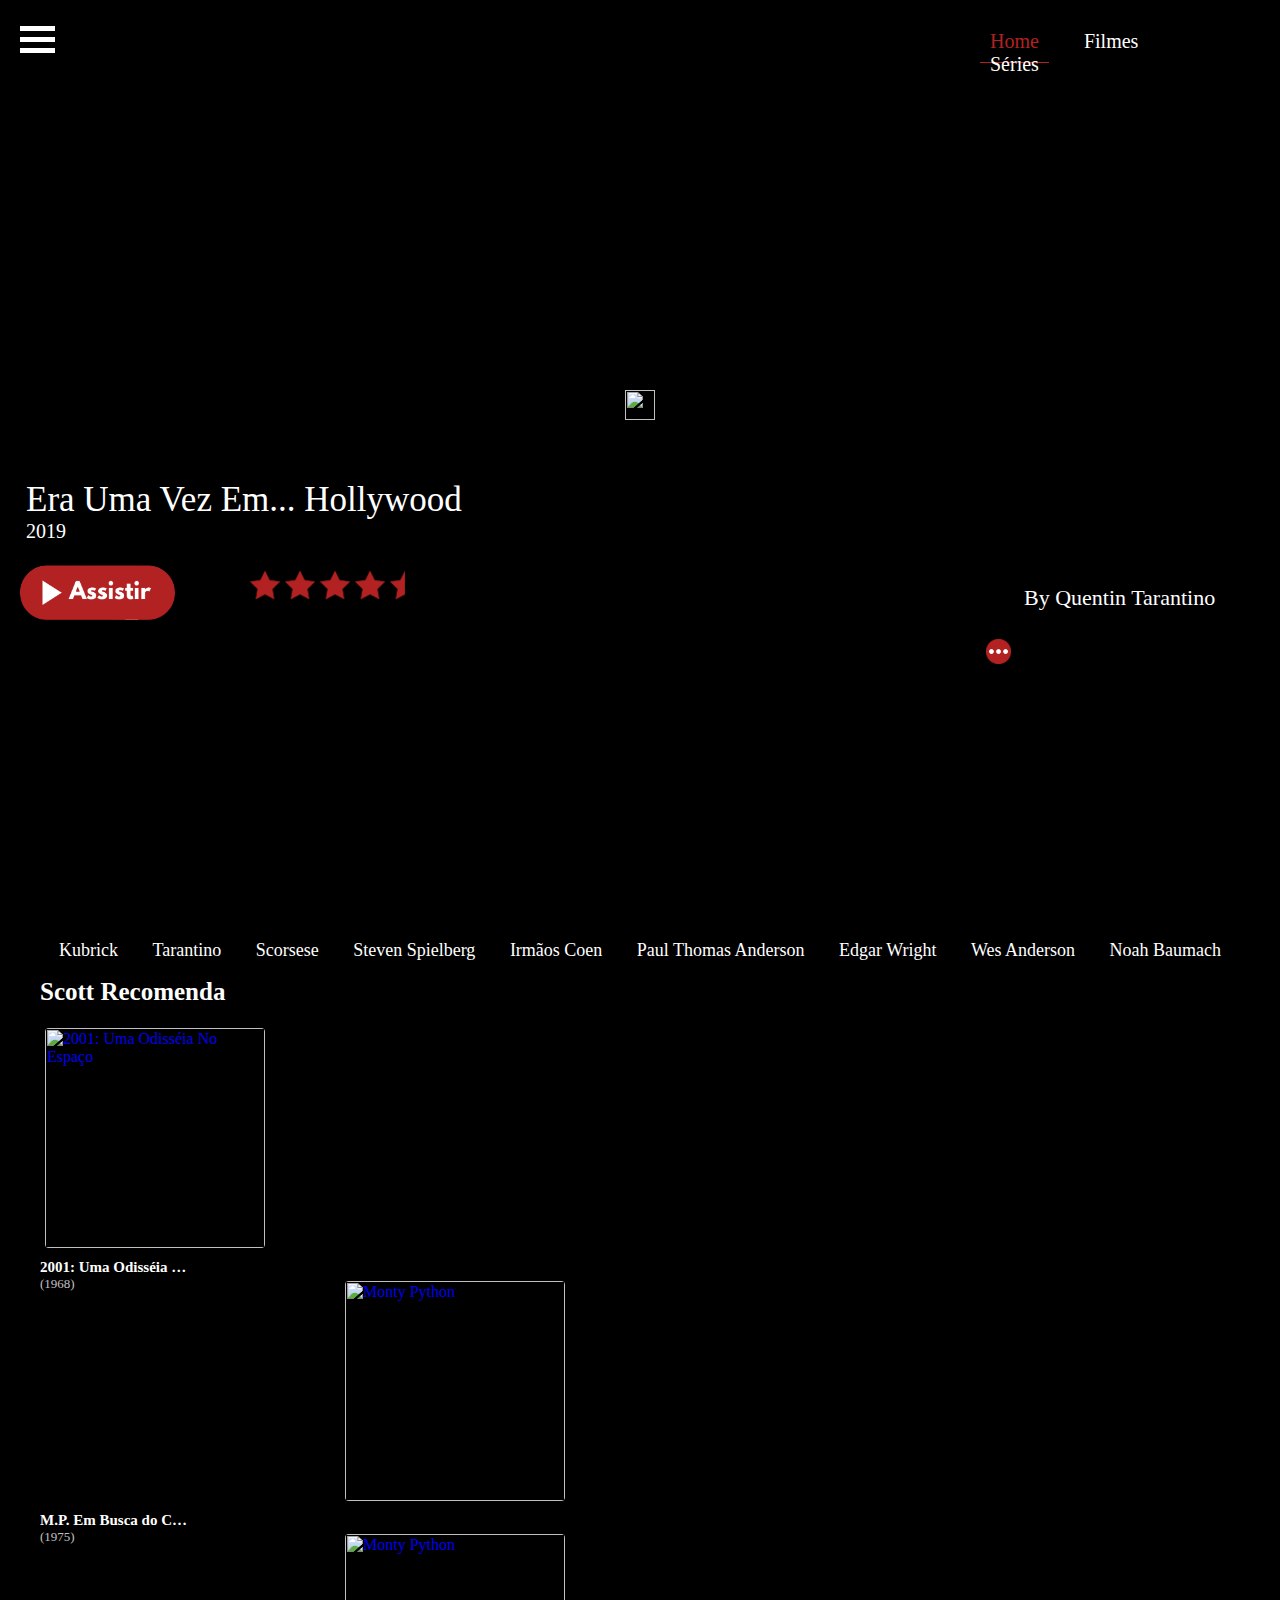
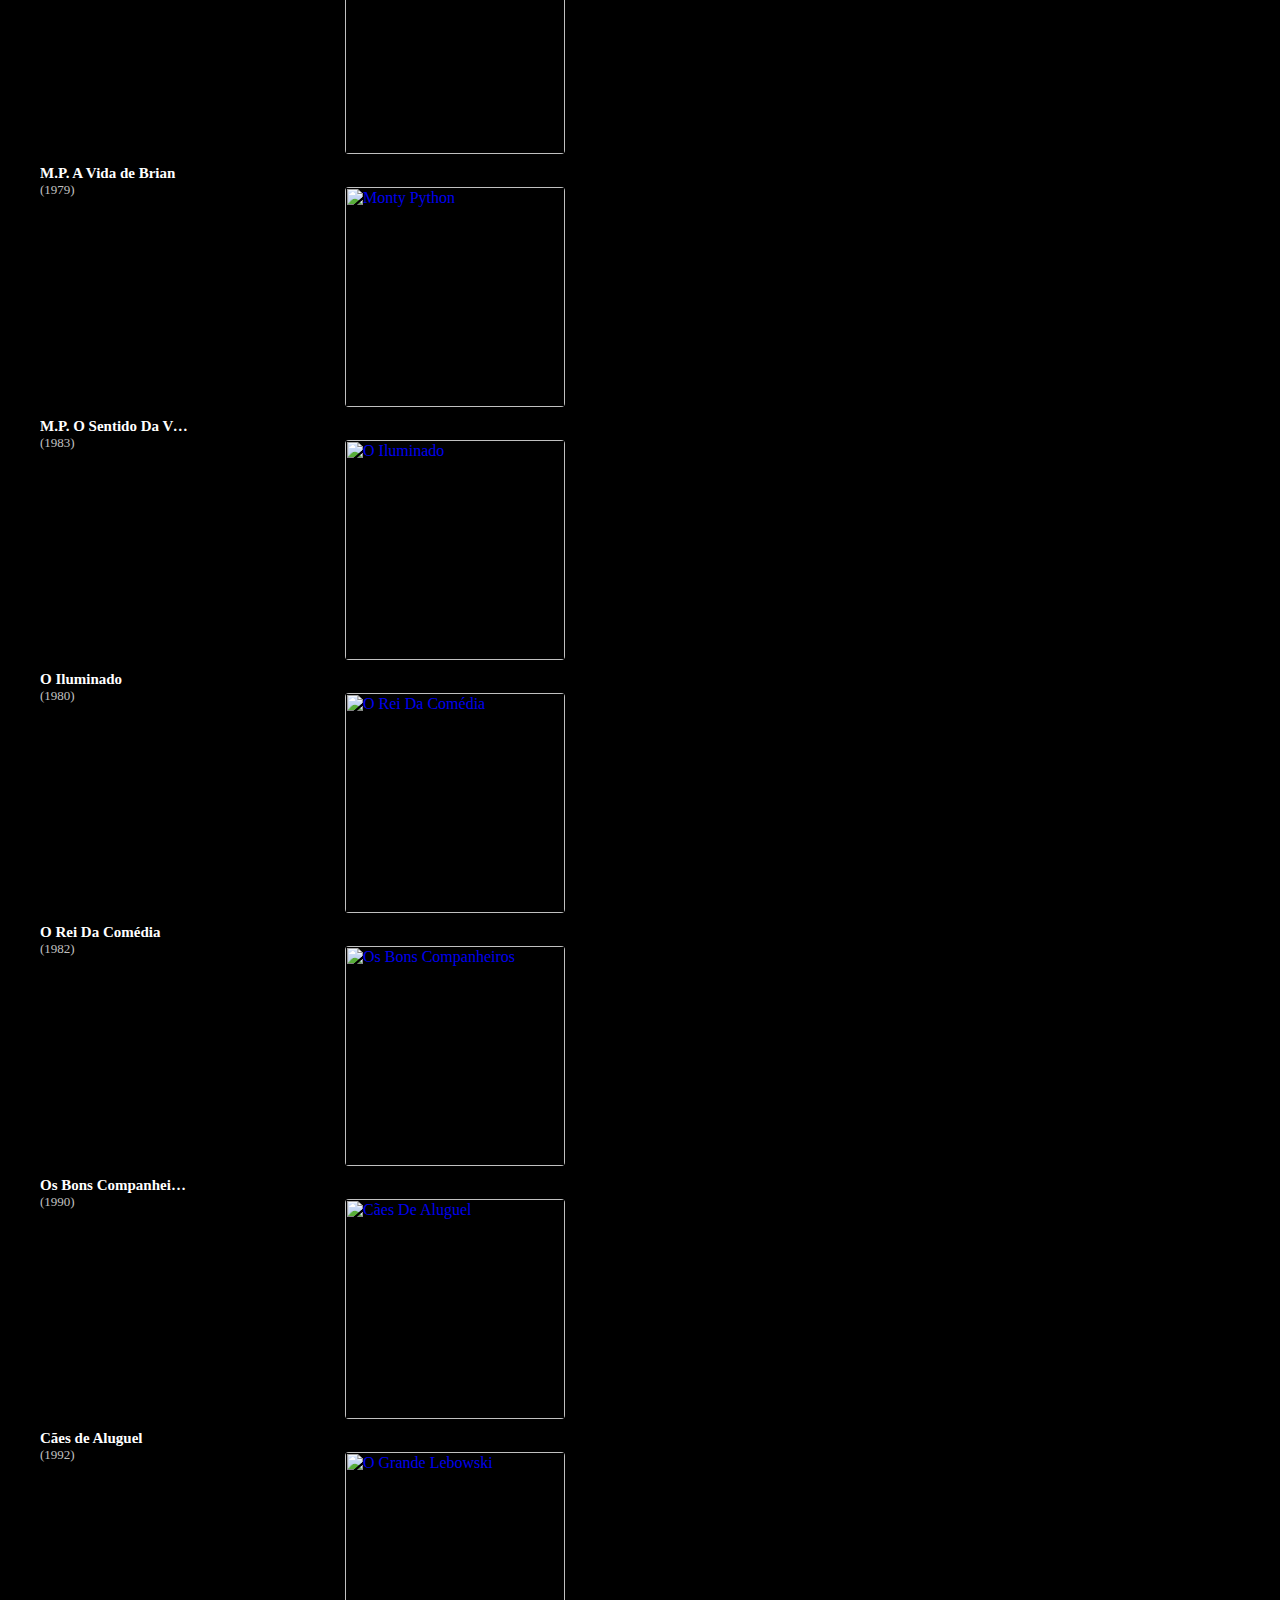
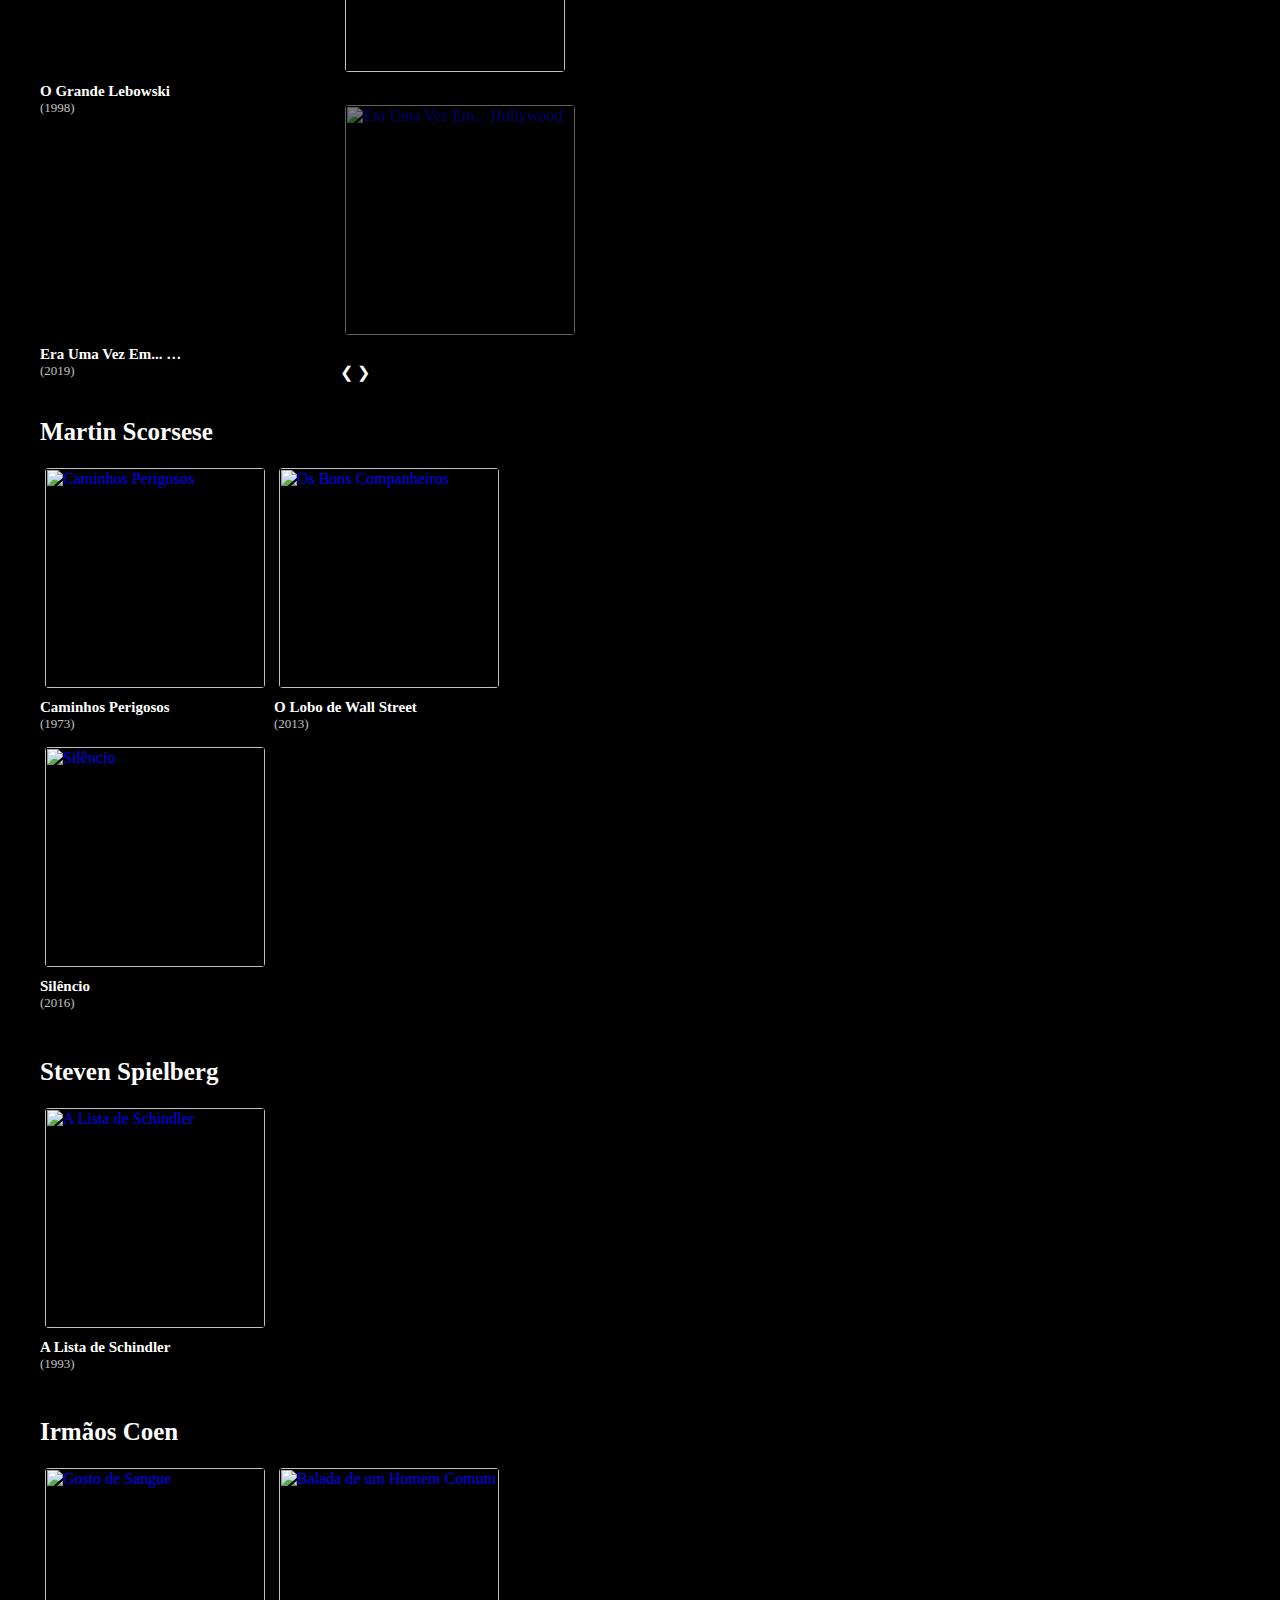
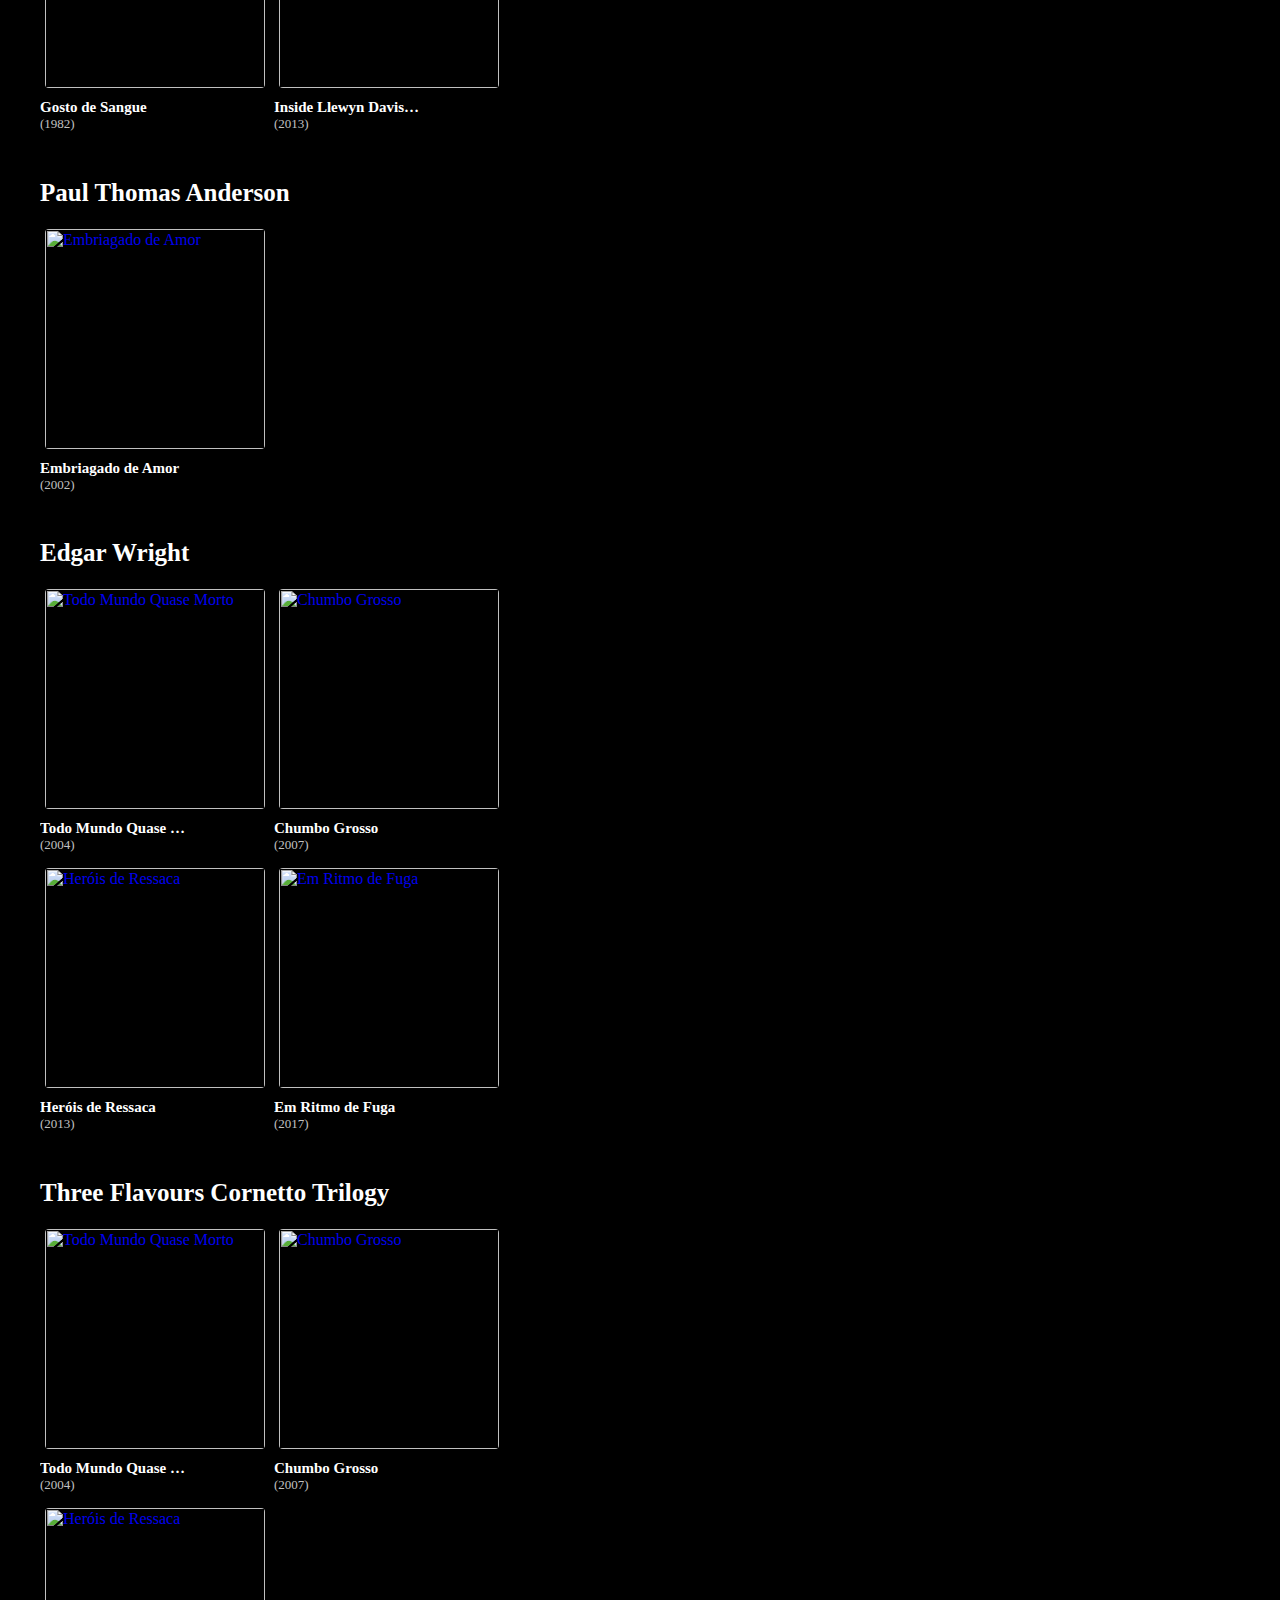
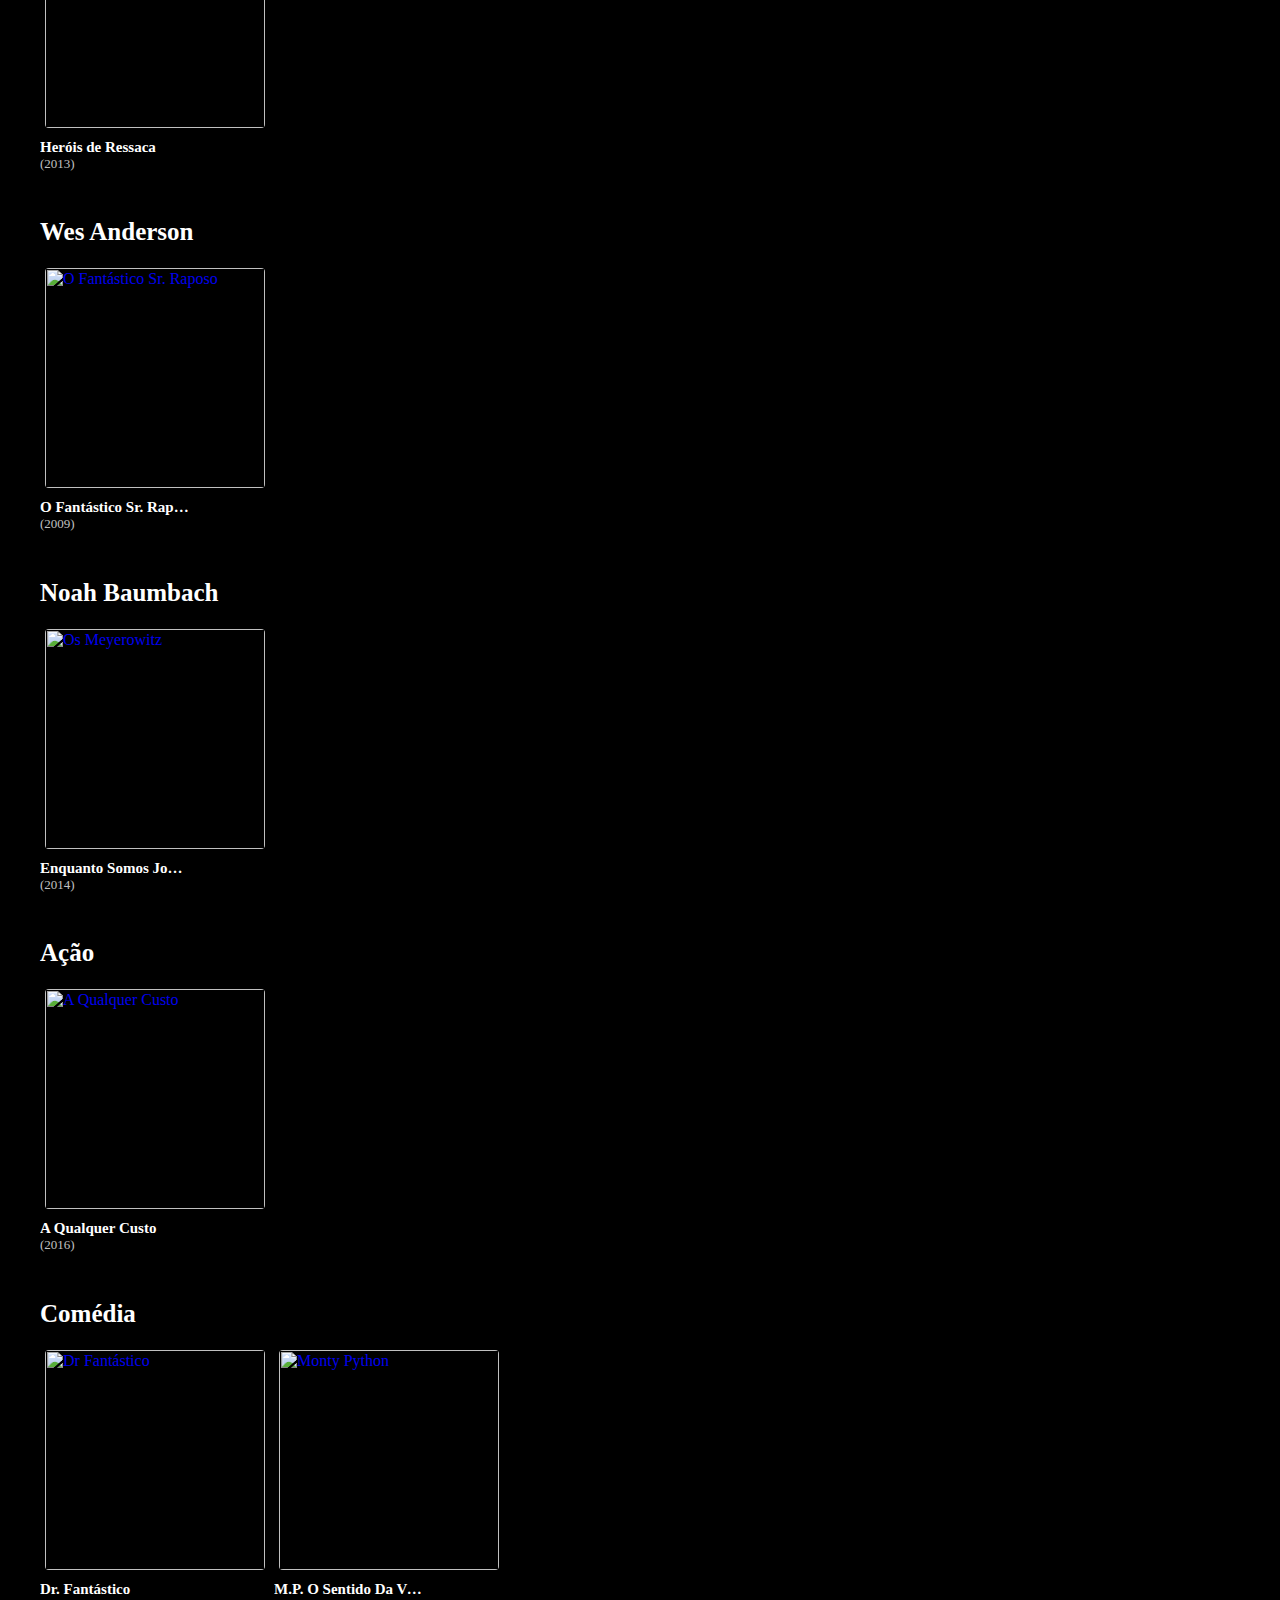
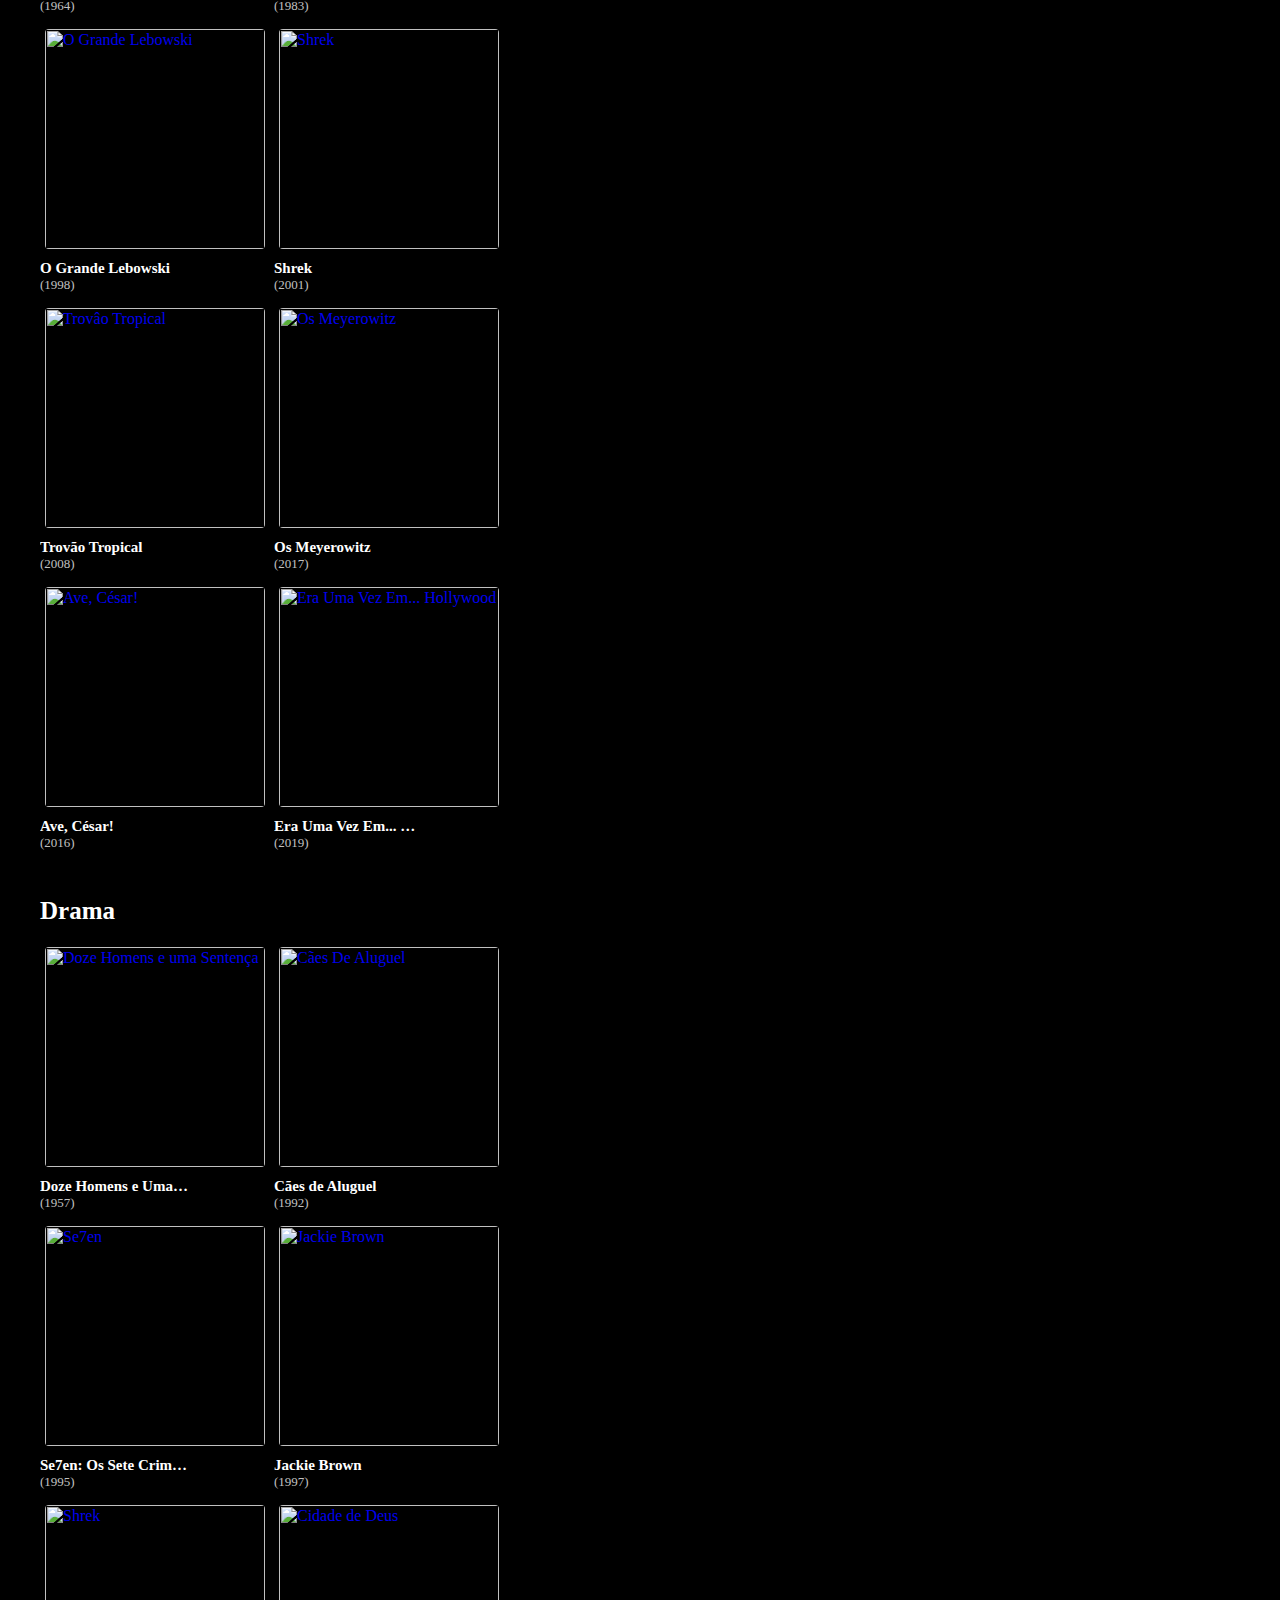
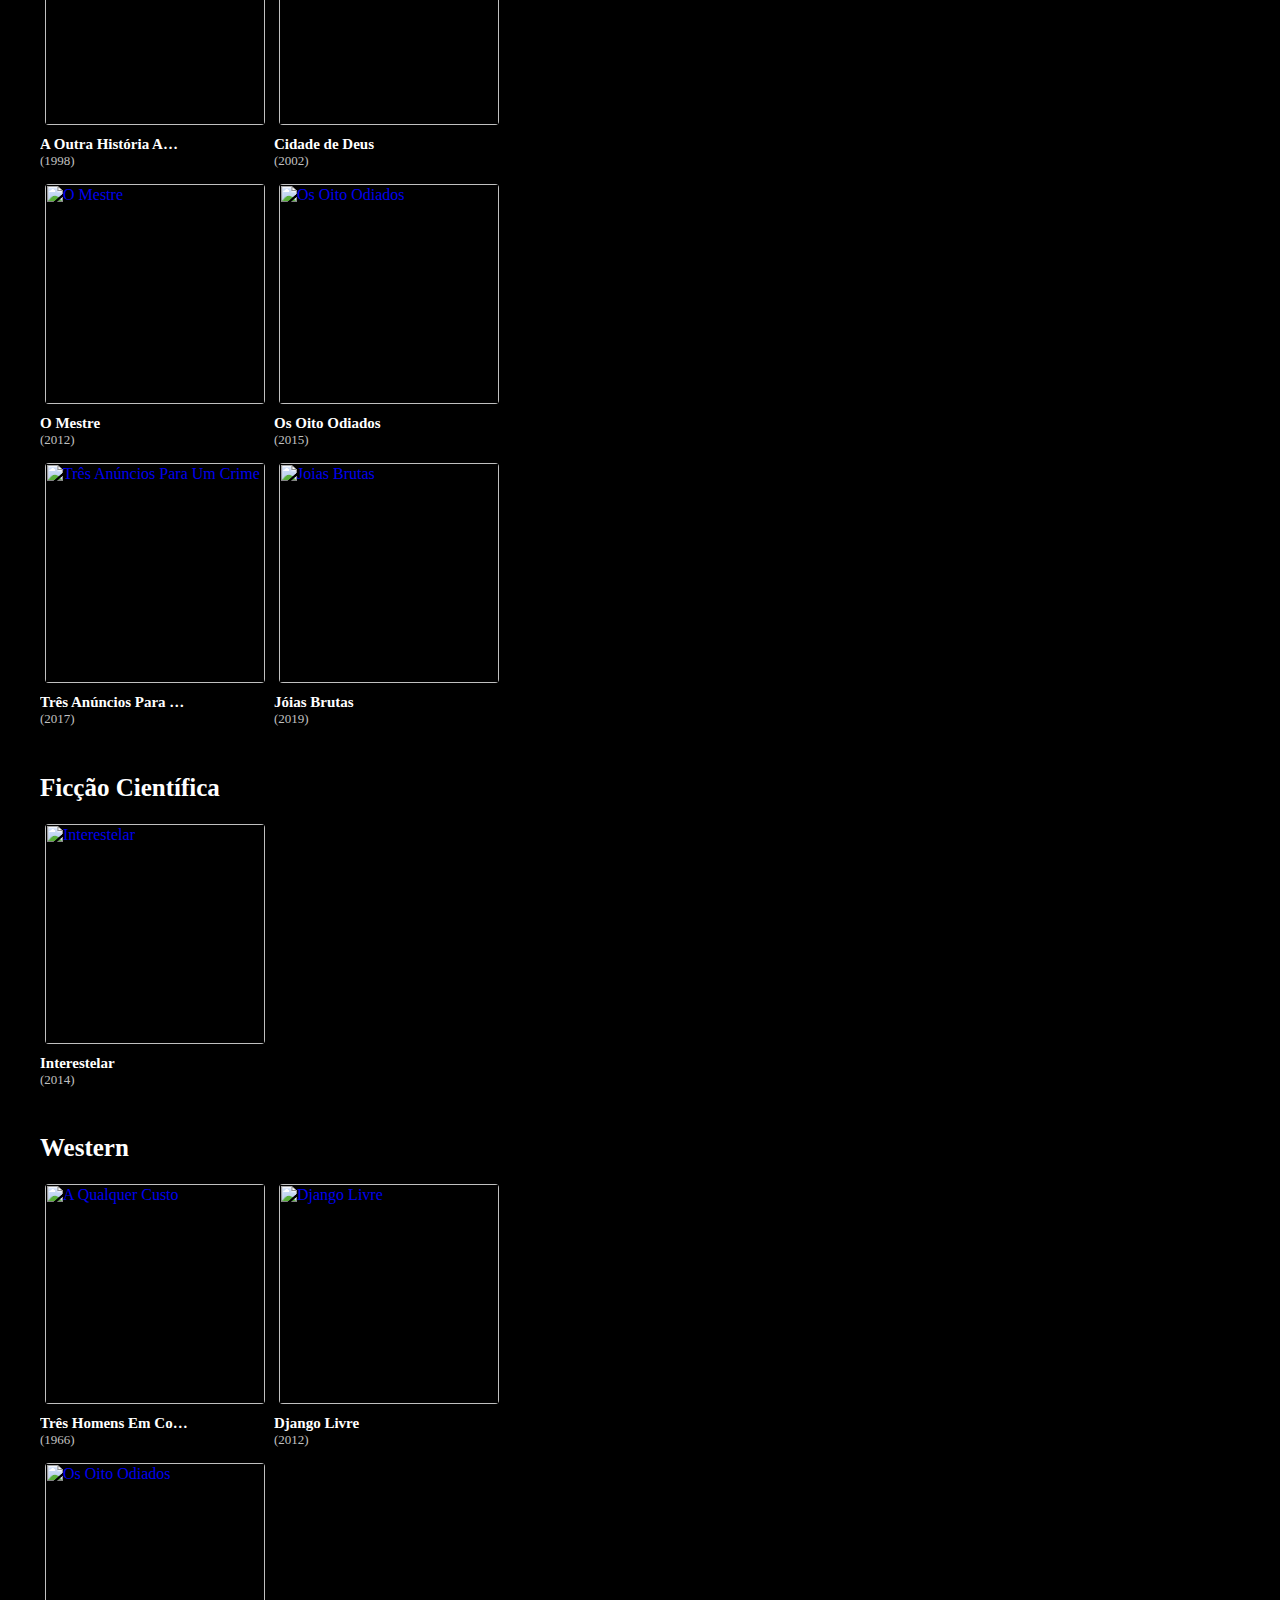
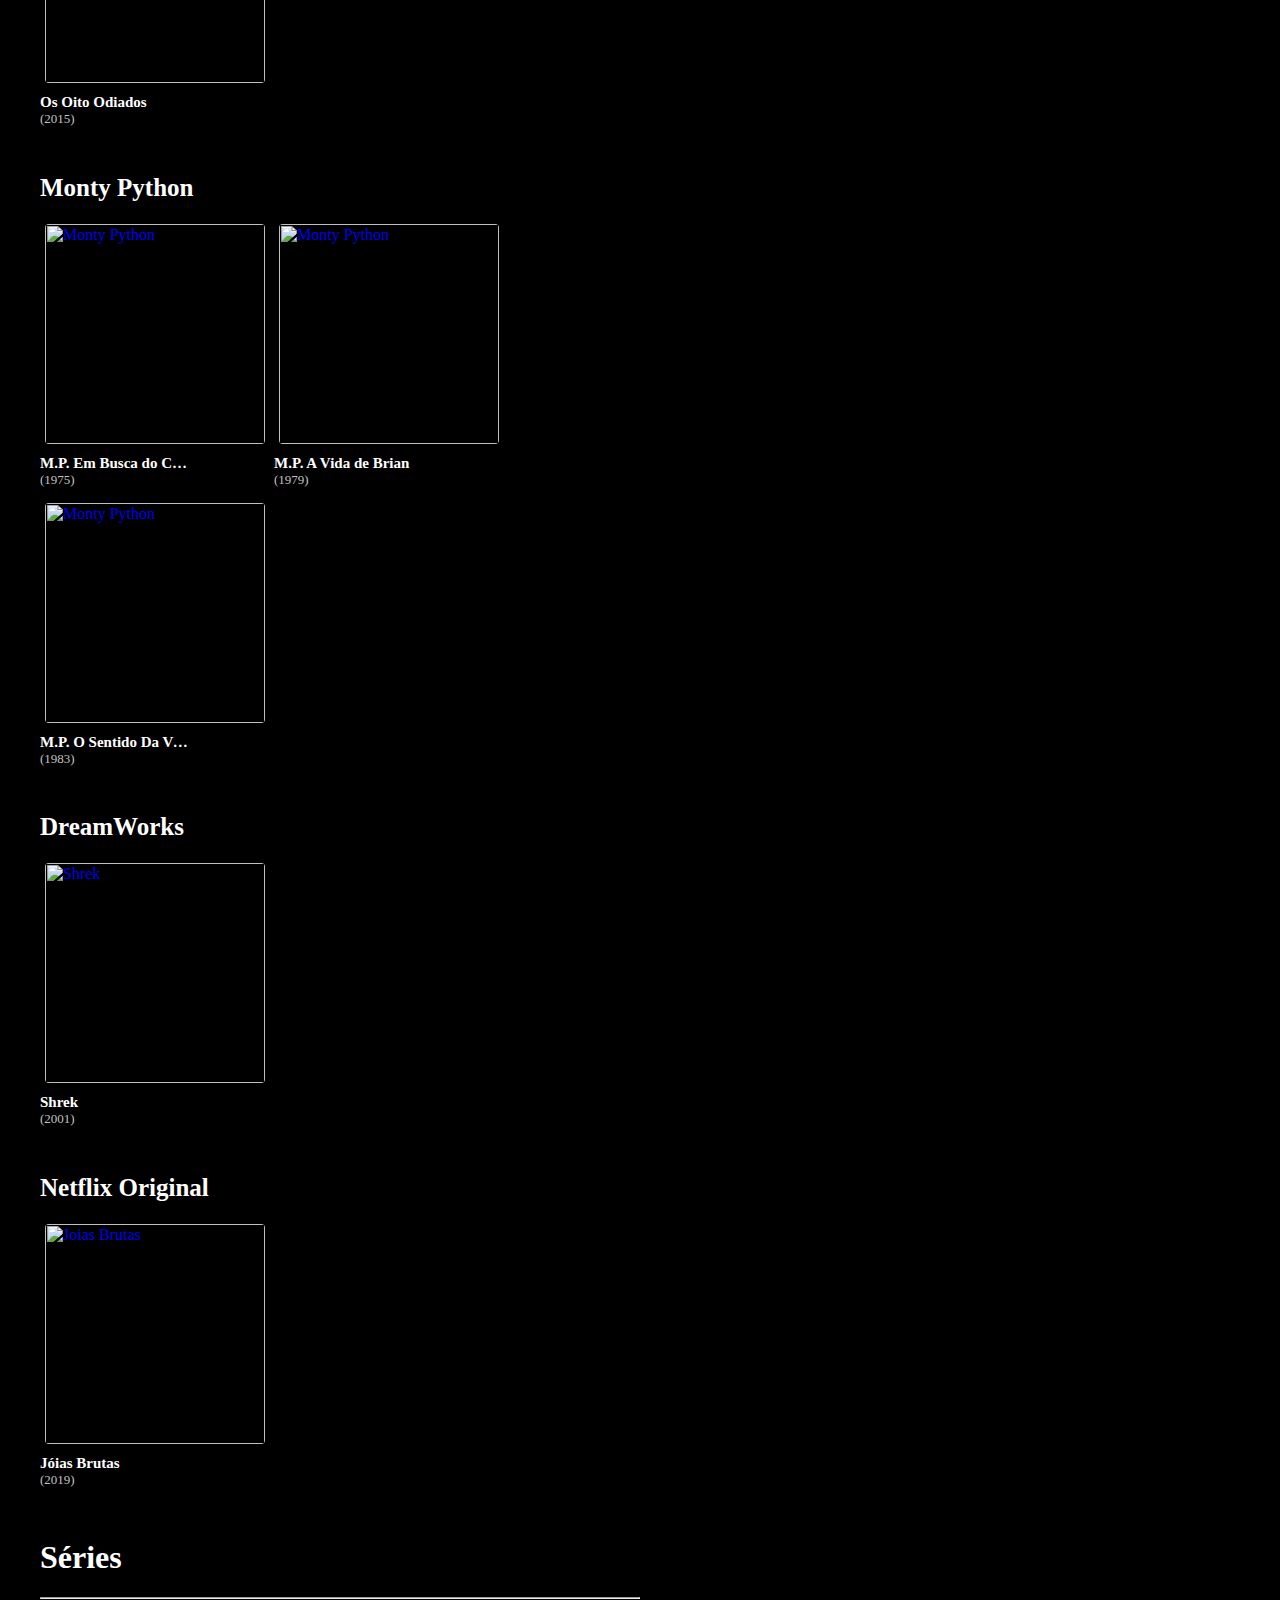
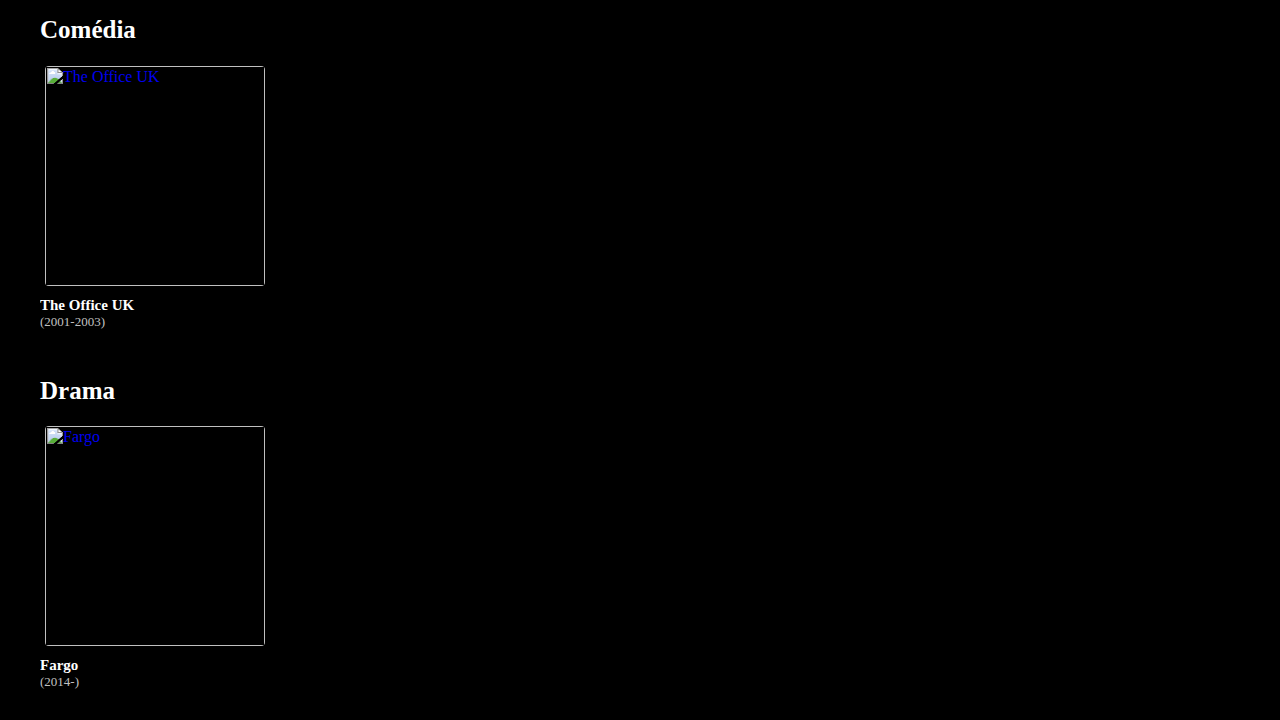
==== commit 7b0d6960: "Atualizando index.html" ====
--- a/index.html
+++ b/index.html
@@ -11,6 +11,8 @@
 		<meta name="viewport" content="width=device-width, initial-scale=1">
 
 		<link rel="icon" href="imagens/iconscott.png" type="image/jpg">
+
+		<script src="https://code.jquery.com/jquery-3.5.0.js"></script>
 
 
 	</head>
@@ -26,9 +28,11 @@
 				</div>
 				<div id="Modal" style="padding-left: 40%; padding-top: 10px; padding-bottom: 20px"></div>
 
-				<div class="coluna">
+				<div class="colun2">
 					<div id="cModal" class="modal-body"></div>
 				</div>
+
+				<div id="fModal" class="modal-footer"></div>
 
 			</div>
 
@@ -61,10 +65,10 @@
 	  			<div class="bar3"></div>
 			</div>
 
-			<div class="container" style="left: 72%; top: 10px; float: right; font-size: 20px; padding: 20px">
-	  			<a id="linkH" href="index.html" style="color:#B22222">Home</a>
-	  			<a id="linkH" href="filmes.html">Filmes</a>
-	  			<a id="linkH" href="series.html">Séries</a>
+			<div class="container" style="left: 75%; top: 10px; float: right; font-size: 20px; padding: 20px">
+	  			<span style="padding-right: 20px"><a id="linkH" href="index.html" style="color:#B22222; border-bottom:1.5px solid #B22222;">Home</a></span>
+	  			<span style="padding-right: 20px"><a id="linkH" href="filmes.html">Filmes</a></span>
+	  			<span style="padding-right: 20px"><a id="linkH" href="series.html">Séries</a></span>
 			</div>
 
 			<div class="container" style="left: 93%; float: right">
@@ -81,83 +85,658 @@
 					<a class="linkC" href="#!" onclick="rolar('irmaoscoen')">Irmãos Coen</a>
 					<a class="linkC" href="#!" onclick="rolar('pta')">Paul Thomas Anderson</a>
 					<a class="linkC" href="#!" onclick="rolar('wright')">Edgar Wright</a>
+					<a class="linkC" href="#!" onclick="rolar('wesA')">Wes Anderson</a>
 					<a class="linkC" href="#!" onclick="rolar('noahb')">Noah Baumach</a>
 				</div>
 
-			<div class="coluna">
+		<div class="coluna">
 			<div id="pages">
-
-				<div id="div1">
-					<h1 id="kubrick" class="title"><a id="linkD" href="tarantino.html" onmouseover="linkOver(this)" onmouseout="linkOut(this,'Stanley Kubrick')">Stanley Kubrick</a></h1>
-
-					<div class="tooltip">
-						<div class="container1" onmouseover="filmeOver('capas28','f28', 'c28', 's28')" onmouseout="filmeOut('capas28','f28', 'c28', 's28')">
-							<a href="https://lafobo1015.cincopa.com/watch/A4HAcLOLOO68!AkCD5m0D5R1H" target="_blanck"><div id="f28"><img id="capas28" class="capas" src="https://upload.wikimedia.org/wikipedia/pt/thumb/7/73/Dr._Strangelove.jpg/200px-Dr._Strangelove.jpg" alt="Dr Fantástico"></div></a><div class="text">Dr. Fantástico</div><div class="text2">(1964)</div>
-							<div class="overlay">
-								<div id="filmeHover"><a href="https://lafobo1015.cincopa.com/watch/A4HAcLOLOO68!AkCD5m0D5R1H" target="_blanck"><img id="play" src="https://www.pngpix.com/wp-content/uploads/2016/11/PNGPIX-COM-Play-PNG-Transparent-Image-500x571.png"></a></div><br>
-							</div>
-
-							<div class="overlay">
-								<div id="filmeIMDb"><a href="https://www.imdb.com/title/tt0105236/?ref_=nv_sr_srsg_0" target="_blanck"><img class="icon" src="imagens/more.png"></a></div>
-							</div>
-
-
-						</div>
-					</div>
-
-					<div class="tooltip">
-						<div class="container1" onmouseover="filmeOver('capas27','f27', 'c27', 's27')" onmouseout="filmeOut('capas27','f27', 'c27', 's27')">
-							<a href="https://lafobo1015.cincopa.com/watch/A4HAcLOLOO68!A4IDQk0jnJR2" target="_blanck"><div id="f27"><img id="capas27" class="capas" src="https://resizing.flixster.com/ok_uhFmj7CFaBxRhIZWqLK47pNY=/206x305/v1.bTsxMTE2ODAzMjtqOzE4NTc5OzEyMDA7ODAwOzEyMDA" alt="O Iluminado"></div></a><div class="text">O Iluminado</div><div class="text2">(1980)</div>
-							<div class="overlay">
-								<div id="filmeHover"><a href="https://lafobo1015.cincopa.com/watch/A4HAcLOLOO68!A4IDQk0jnJR2" target="_blanck"><img id="play" src="https://www.pngpix.com/wp-content/uploads/2016/11/PNGPIX-COM-Play-PNG-Transparent-Image-500x571.png"></a></div><br>
-							</div>
-
-							<div class="overlay">
-								<div id="filmeIMDb"><img id="btn" class="icon" src="imagens/more.png" onclick="modal('O Iluminado (1980)','Stanley Kubrick', '2h26m','Terror/Mistério', 5, 0)"></div>
-
-							</div>
-
-						</div>
-					</div>
-
-				</div>
-
-				<div id="div1">
-					<h1 id="tarantino" class="title"><a id="linkD" href="tarantino.html" onmouseover="linkOver(this)" onmouseout="linkOut(this,'Quentin Tarantino')">Quentin Tarantino</a></h1>
-					<div class="tooltip">
-						<div class="container1" onmouseover="filmeOver('capas1','f1', 'c1', 's1')" onmouseout="filmeOut('capas1','f1', 'c1', 's1')">
-							<a href="https://scottsilva921.cincopa.com/watch/A4HAcLOLOO68!A0FDUcEo7fBw" target="_blanck"><div id="f1"><img id="capas1" class="capas" src="https://upload.wikimedia.org/wikipedia/pt/e/e1/Reservoir_Dogs_1992.jpg" alt="Cães De Aluguel"></div></a><div class="text">Cães de Aluguel</div><div class="text2">(1992)</div>
-							<div class="overlay">
-								<div id="filmeHover"><a href="https://scottsilva921.cincopa.com/watch/A4HAcLOLOO68!A0FDUcEo7fBw" target="_blanck"><img id="play" src="https://www.pngpix.com/wp-content/uploads/2016/11/PNGPIX-COM-Play-PNG-Transparent-Image-500x571.png"></a></div><br>
-							</div>
-
-							<div class="overlay">
-								<div id="filmeIMDb"><a href="https://www.imdb.com/title/tt0105236/?ref_=nv_sr_srsg_0" target="_blanck"><img class="icon" src="imagens/more.png"></a></div>
-							</div>
-
-							<!--
-							<div id="c1" class="container2" >
-								<div class="overlay">
-									<div id="filmeIMDb"><a href="https://www.imdb.com/title/tt0105236/?ref_=nv_sr_srsg_0" target="_blanck"><img class="icon" src="https://upload.wikimedia.org/wikipedia/commons/thumb/c/cc/IMDb_Logo_Square.svg/1200px-IMDb_Logo_Square.svg.png"></a></div>
-								</div>
-								<div class="overlay">
-									<div id="filmeIMDb" style="left: 22%"><a href="https://www.rottentomatoes.com/m/reservoir_dogs" target="_blanck"><img class="icon" src="https://upload.wikimedia.org/wikipedia/commons/thumb/5/5b/Rotten_Tomatoes.svg/757px-Rotten_Tomatoes.svg.png"></a></div>
-								</div>
-
-								<div class="overlay">
-									<div id="filmeIMDb" style="left:34%"><a href="https://www.metacritic.com/movie/reservoir-dogs" target="_blanck"><img class="icon" src="https://upload.wikimedia.org/wikipedia/commons/thumb/c/ce/Metacritic_logo_original.svg/1200px-Metacritic_logo_original.svg.png"></a></div>
-								</div>
-							</div>
-
-							<div id="s1" class="container2">
-								<div class="overlay">
-									<div id="filmeIMDb" style="left:22%; top:75%"><a>4.5/5</a></div><div id="filmeIMDb" style="left:10%; top:75%"><img class="icon" src="https://purepng.com/public/uploads/large/purepng.com-golden-starstargeometricallydecagonconcavestardomgold-1421526502142ozols.png"></div>
-								</div>
-							</div> -->
-								
-						</div>
-					</div>
+				<div id="div1">
+					<h1 class="title">Scott Recomenda</h1>
+					<div class="slideshow-container">
+
+						<div id="slides1" class="mySlides">
+						  <div class="tooltip1">
+							<div class="container1" onmouseover="filmeOver('capas33','f33', 'c33', 's33')" onmouseout="filmeOut('capas33','f33', 'c33', 's33')">
+								<a href="https://lafobo1015.cincopa.com/watch/A4HAcLOLOO68!AEFDgmUFT-oL" target="_blanck"><div id="f33"><img id="capas33" class="capas" src="https://br.web.img3.acsta.net/pictures/18/05/16/11/10/2735645.jpg" alt="2001: Uma Odisséia No Espaço"></div></a><div class="text">2001: Uma Odisséia No Espaço</div><div class="text2">(1968)</div>
+								<div class="overlay">
+									<div id="filmeHover"><a href="https://lafobo1015.cincopa.com/watch/A4HAcLOLOO68!AEFDgmUFT-oL" target="_blanck"><img id="play" src="https://www.pngpix.com/wp-content/uploads/2016/11/PNGPIX-COM-Play-PNG-Transparent-Image-500x571.png"></a></div><br>
+								</div>
+
+								<div class="overlay">
+									<div id="filmeIMDb"><img id="btn" class="icon" src="imagens/more.png" onclick="modal('2001: Uma Odisséia No Espaço (1968)','Stanley Kubrick', '2h44m','Ficção científica/Aventura', 5, 0)"></div>
+								</div>
+
+							</div>
+						</div>
+
+						<div class="tooltip1">
+								<div class="container1" onmouseover="filmeOver('capas24','f24', 'c24', 's24')" onmouseout="filmeOut('capas24','f24', 'c24', 's24')">
+								<a href="https://u855900.cincopa.com/watch/A4HAcLOLOO68!A8PDJjUrKVn6" target="_blanck"><div id="f24"><img id="capas24" class="capas" src="https://upload.wikimedia.org/wikipedia/pt/b/bb/Monty_python_arelease_movie_poster.jpg" alt="Monty Python"></div></a><div class="text">M.P. Em Busca do Cálice Sagrado </div><div class="text2">(1975)</div>
+								<div class="overlay">
+									<div id="filmeHover"><a href="https://u855900.cincopa.com/watch/A4HAcLOLOO68!A8PDJjUrKVn6" target="_blanck"><img id="play" src="https://www.pngpix.com/wp-content/uploads/2016/11/PNGPIX-COM-Play-PNG-Transparent-Image-500x571.png"></a></div>
+								</div>
+
+								<div class="overlay">
+									<div id="filmeIMDb"><img id="btn" class="icon" src="imagens/more.png" onclick="modal('Monty Python: Em Busca do Cálice Perdido (1975)','Terry Gilliam, Terry Jones', '1h32m','Comédia/Fantasia', 5, 0)"></div>
+								</div>
+							</div>
+						</div>
+
+						<div class="tooltip1">
+								<div class="container1" onmouseover="filmeOver('capas25','f25', 'c25', 's25')" onmouseout="filmeOut('capas25','f25', 'c25', 's25')">
+								<a href="https://rabevo9820.cincopa.com/watch/A4HAcLOLOO68!AUDDjlUWl8Ie" target="_blanck"><div id="f25"><img id="capas25" class="capas" src="https://www.integracaodaserra.com.br/wp-content/uploads/2017/11/Filme.jpg" alt="Monty Python"></div></a><div class="text">M.P. A Vida de Brian </div><div class="text2">(1979)</div>
+								<div class="overlay">
+									<div id="filmeHover"><a href="https://rabevo9820.cincopa.com/watch/A4HAcLOLOO68!AUDDjlUWl8Ie" target="_blanck"><img id="play" src="https://www.pngpix.com/wp-content/uploads/2016/11/PNGPIX-COM-Play-PNG-Transparent-Image-500x571.png"></a></div>
+								</div>
+
+								<div class="overlay">
+									<div id="filmeIMDb"><img id="btn" class="icon" src="imagens/more.png" onclick="modal('Monty Python: A Vida de Brian (1979)','Terry Jones', '1h34m','Comédia/Sátira', 5, 0)"></div>
+								</div>
+							</div>
+						</div>
+
+						<div class="tooltip1">
+							<div class="container1" onmouseover="filmeOver('capas35','f35', 'c35', 's35')" onmouseout="filmeOut('capas35','f35', 'c35', 's35')">
+								<a href="https://lafobo1015.cincopa.com/watch/A4HAcLOLOO68!AoCDVl0WZGVW" target="_blanck"><div id="f35"><img id="capas35" class="capas" src="https://br.web.img3.acsta.net/pictures/14/07/02/22/11/282904.jpg" alt="Monty Python"></div></a><div class="text">M.P. O Sentido Da Vida </div><div class="text2">(1983)</div>
+								<div class="overlay">
+									<div id="filmeHover"><a href="https://lafobo1015.cincopa.com/watch/A4HAcLOLOO68!AoCDVl0WZGVW" target="_blanck"><img id="play" src="https://www.pngpix.com/wp-content/uploads/2016/11/PNGPIX-COM-Play-PNG-Transparent-Image-500x571.png"></a></div>
+								</div>
+
+								<div class="overlay">
+									<div id="filmeIMDb"><img id="btn" class="icon" src="imagens/more.png" onclick="modal('Monty Python: O Sentido da Vida (1983)','Terry Jones', '1h56m','Comédia/Musical', 5, 0)"></div>
+								</div>
+							</div>
+						</div>
+
+						<div class="tooltip1">
+							<div class="container1" onmouseover="filmeOver('capas27','f27', 'c27', 's27')" onmouseout="filmeOut('capas27','f27', 'c27', 's27')">
+								<a href="https://lafobo1015.cincopa.com/watch/A4HAcLOLOO68!A4IDQk0jnJR2" target="_blanck"><div id="f27"><img id="capas27" class="capas" src="https://resizing.flixster.com/ok_uhFmj7CFaBxRhIZWqLK47pNY=/206x305/v1.bTsxMTE2ODAzMjtqOzE4NTc5OzEyMDA7ODAwOzEyMDA" alt="O Iluminado"></div></a><div class="text">O Iluminado</div><div class="text2">(1980)</div>
+								<div class="overlay">
+									<div id="filmeHover"><a href="https://lafobo1015.cincopa.com/watch/A4HAcLOLOO68!A4IDQk0jnJR2" target="_blanck"><img id="play" src="https://www.pngpix.com/wp-content/uploads/2016/11/PNGPIX-COM-Play-PNG-Transparent-Image-500x571.png"></a></div><br>
+								</div>
+
+								<div class="overlay">
+									<div id="filmeIMDb"><img id="btn" class="icon" src="imagens/more.png" onclick="modal('O Iluminado (1980)','Stanley Kubrick', '2h26m','Terror/Mistério', 5, 0)"></div>
+								</div>
+
+							</div>
+						</div>
+
+						<div class="tooltip1">
+							<div class="container1" onmouseover="filmeOver('capas16','f16', 'c16', 's16')" onmouseout="filmeOut('capas16','f16', 'c16', 's16')">
+								<a href="https://rabevo9820.cincopa.com/watch/A4HAcLOLOO68!AMIDqg0-767J" target="_blanck"><div id="f16"><img id='capas16' class="capas" src="https://br.web.img3.acsta.net/medias/nmedia/18/96/57/40/20476299.jpg" alt="O Rei Da Comédia"></div></a><div class="text">O Rei Da Comédia</div> <div class="text2">(1982)</div>
+								<div class="overlay">
+									<div id="filmeHover"><a href="https://rabevo9820.cincopa.com/watch/A4HAcLOLOO68!AMIDqg0-767J" target="_blanck"><img id="play" src="https://www.pngpix.com/wp-content/uploads/2016/11/PNGPIX-COM-Play-PNG-Transparent-Image-500x571.png"></a></div>
+								</div>
+
+								<div class="overlay">
+									<div id="filmeIMDb"><img id="btn" class="icon" src="imagens/more.png" onclick="modal('O Rei Da Comédia (1982)','Martin Scorsese', '1h49m','Comédia/Humor Negro', 4, 1)"></div>
+								</div>
+							</div>
+						</div>
+
+						<div class="tooltip1">
+							<div class="container1" onmouseover="filmeOver('capas5', 'f5', 'c5', 's5')" onmouseout="filmeOut('capas5','f5', 'c5', 's5')">
+								<a href="https://lafobo1015.cincopa.com/watch/A4HAcLOLOO68!AwKD2kEy8u7_" target="_blanck"><div id="f5"><img id="capas5" class="capas" src="https://upload.wikimedia.org/wikipedia/pt/thumb/7/7c/GoodfellasPoster.jpg/250px-GoodfellasPoster.jpg" alt="Os Bons Companheiros"></div></a><div class="text">Os Bons Companheiros</div><div class="text2">(1990)</div>
+								<div class="overlay">
+									<div id="filmeHover"><a href="https://lafobo1015.cincopa.com/watch/A4HAcLOLOO68!AwKD2kEy8u7_" target="_blanck"><img id="play" src="https://www.pngpix.com/wp-content/uploads/2016/11/PNGPIX-COM-Play-PNG-Transparent-Image-500x571.png"></a></div>
+								</div>
+
+								<div class="overlay">
+									<div id="filmeIMDb"><img id="btn" class="icon" src="imagens/more.png" onclick="modal('Os Bons Companheiros (1990)','Martin Scorsese', '2h28m','Crime/Drama', 5,0)"></div>
+								</div>
+							</div>
+						</div>
+						<div class="tooltip1">
+							<div class="container1" onmouseover="filmeOver('capas1','f1', 'c1', 's1')" onmouseout="filmeOut('capas1','f1', 'c1', 's1')">
+								<a href="https://scottsilva921.cincopa.com/watch/A4HAcLOLOO68!A0FDUcEo7fBw" target="_blanck"><div id="f1"><img id="capas1" class="capas" src="https://upload.wikimedia.org/wikipedia/pt/e/e1/Reservoir_Dogs_1992.jpg" alt="Cães De Aluguel"></div></a><div class="text">Cães de Aluguel</div><div class="text2">(1992)</div>
+								<div class="overlay">
+									<div id="filmeHover"><a href="https://scottsilva921.cincopa.com/watch/A4HAcLOLOO68!A0FDUcEo7fBw" target="_blanck"><img id="play" src="https://www.pngpix.com/wp-content/uploads/2016/11/PNGPIX-COM-Play-PNG-Transparent-Image-500x571.png"></a></div><br>
+								</div>
+
+								<div class="overlay">
+									<div id="filmeIMDb"><img id="btn" class="icon" src="imagens/more.png" onclick="modal('Cães de Aluguel (1992)','Quentin Tarantino', '1h40m','Crime/Ficção policial', 4, 1)"></div>
+								</div>
+							</div>
+						</div>
+						<div class="tooltip1">
+							<div class="container1" onmouseover="filmeOver('capas22','f22', 'c22', 's22')" onmouseout="filmeOut('capas22','f22', 'c22', 's22')">
+								<a href="https://rabevo9820.cincopa.com/watch/A4HAcLOLOO68!AoGDCmkMBMne" target="_blanck"><div id="f22"><img id="capas22"class="capas" src="https://upload.wikimedia.org/wikipedia/pt/thumb/0/0c/The_Big_Lebowski.jpg/250px-The_Big_Lebowski.jpg" alt="O Grande Lebowski"></div></a><div class="text">O Grande Lebowski</div><div class="text2">(1998)</div>
+								<div class="overlay">
+									<div id="filmeHover"><a href="https://rabevo9820.cincopa.com/watch/A4HAcLOLOO68!AoGDCmkMBMne" target="_blanck"><img id="play" src="https://www.pngpix.com/wp-content/uploads/2016/11/PNGPIX-COM-Play-PNG-Transparent-Image-500x571.png"></a></div>
+								</div>
+
+								<div class="overlay">
+									<div id="filmeIMDb"><img id="btn" class="icon" src="imagens/more.png" onclick="modal('O Grande Lebowski (1998)','Irmãos Coen', '1h59m','Comédia/Crime', 4, 1)"></div>
+								</div>
+							</div>
+						</div>
+
+						<div class="tooltip1">
+							<div class="container1" onmouseover="filmeOver('capas4','f4', 'c4', 's4')" onmouseout="filmeOut('capas4','f4', 'c4', 's4')">
+								<a href="https://scottsilva921.cincopa.com/watch/A4HAcLOLOO68!AsID8hk7PIz5" target="_blanck"><div id="f4"><img id="capas4" class="capas" src="https://br.web.img3.acsta.net/pictures/19/08/06/21/50/5749668.jpg" alt="Era Uma Vez Em... Hollywood"></div></a><div class="text">Era Uma Vez Em... HollyWood</div><div class="text2">(2019)</div>
+								<div class="overlay">
+									<div id="filmeHover"><a href="https://scottsilva921.cincopa.com/watch/A4HAcLOLOO68!AsID8hk7PIz5" target="_blanck"><img id="play" src="https://www.pngpix.com/wp-content/uploads/2016/11/PNGPIX-COM-Play-PNG-Transparent-Image-500x571.png"></a></div>
+								</div>
+
+								<div class="overlay">
+									<div id="filmeIMDb"><img id="btn" class="icon" src="imagens/more.png" onclick="modal('Era Uma Vez Em... Hollywood (2019)','Quentin Tarantino', '2h40m','Comédia/Drama', 4, 1)"></div>
+								</div>
+							</div>
+						</div>
+
+						</div>
+
+						<a class="prev" onclick="plusSlides(-1, -1)">❮</a>
+						<a class="next" onclick="plusSlides(1, 1)">❯</a>
+
+					</div>
+			</div>
+			<script>
+				var slideIndex = 1;
+				var cont = 0;
+
+				function plusSlides(n, c) {
+				  showSlides(slideIndex += n);
+				  if (c == -1){
+				  	if (cont > 0){
+				  		cont+=c;}
+				  }
+				  else{
+				  	if (cont<=2){
+				  		cont+=c;}
+				  	}
+				
+				}
+
+				function currentSlide(n) {
+				  showSlides(slideIndex = n);
+				}
+
+				function showSlides(n) {
+				  var i;
+				  var slides = document.getElementsByClassName("mySlides");
+				  var dots = document.getElementsByClassName("dot");
+				  if (n > slides.length) {slideIndex = 1}    
+				  if (n < 1) {slideIndex = slides.length}
+				  for (i = 0; i < slides.length; i++) {
+				      slides[i].style.display = "flex";  
+				  }
+				  
+				  slides[slideIndex-1].style.display = "flex"; 
+				}
+
+				
+				$( ".next" ).click(function() {
+					if (cont < 3){
+				  $( ".tooltip1" ).first().animate({
+				    left: "-=200"
+				  }, {
+				    duration: 800,
+				    step: function( now, fx ){
+				      $( ".tooltip1" ).slice( 1 ).css( "left", now );
+				    }
+				  });}
+				});
+
+				$( ".prev" ).click(function() {
+					if (cont>0){
+				  $( ".tooltip1" ).first().animate({
+				    left: "+=200"
+				  }, {
+				    duration: 800,
+				    step: function( now, fx ){
+				      $( ".tooltip1" ).slice( 1 ).css( "left", now );
+				    }
+				  });}
+				});
+			</script>
+
+				<!--<div class="dot-container">
+					<span class="dot" onclick="currentSlide(1)"></span> 
+					<span class="dot" onclick="currentSlide(2)"></span> 
+				</div>-->	
+				
+
+
+				<div id="div1">
+					<h1 id="scorsese" class="title"><a id="linkD" href="tarantino.html" onmouseover="linkOver(this)" onmouseout="linkOut(this,'Martin Scorsese')">Martin Scorsese</a></h1>
+
+					<div class="tooltip">
+
+						<div class="container1" onmouseover="filmeOver('capas17','f17', 'c17', 's17')" onmouseout="filmeOut('capas17','f17', 'c17', 's17')">
+							<a href="https://rabevo9820.cincopa.com/watch/A4HAcLOLOO68!AUDDWgU-EbhF" target="_blanck"><div id="f17"><img id="capas17" class="capas" src="https://cineplayers.com/sites/default/files/posters/3098_poster.jpg" alt="Caminhos Perigosos"></div></a><div class="text">Caminhos Perigosos</div><div class='text2'>(1973)</div>
+							<div class="overlay">
+								<div id="filmeHover"><a href="https://rabevo9820.cincopa.com/watch/A4HAcLOLOO68!AUDDWgU-EbhF" target="_blanck"><img id="play" src="https://www.pngpix.com/wp-content/uploads/2016/11/PNGPIX-COM-Play-PNG-Transparent-Image-500x571.png"></a></div>
+							</div>
+
+							<div class="overlay">
+								<div id="filmeIMDb"><img id="btn" class="icon" src="imagens/more.png" onclick="modal('Caminhos Perigosos (1973)','Martin Scorsese', '1h52m','Crime/Drama')"></div>
+							</div>
+						</div>
+					</div>
+
+						
+
+					<div class="tooltip">
+						<div class="container1" onmouseover="filmeOver('capas37', 'f37', 'c37', 's37')" onmouseout="filmeOut('capas37','f37', 'c37', 's37')">
+							<a href="https://lafobo1015.cincopa.com/watch/A4HAcLOLOO68!AgGDhnUEn2Zs" target="_blanck"><div id="f37"><img id="capas37" class="capas" src="https://upload.wikimedia.org/wikipedia/pt/8/8d/The_Wolf_of_Wall_Street.jpg" alt="Os Bons Companheiros"></div></a><div class="text">O Lobo de Wall Street</div><div class="text2">(2013)</div>
+							<div class="overlay">
+								<div id="filmeHover"><a href="https://lafobo1015.cincopa.com/watch/A4HAcLOLOO68!AgGDhnUEn2Zs" target="_blanck"><img id="play" src="https://www.pngpix.com/wp-content/uploads/2016/11/PNGPIX-COM-Play-PNG-Transparent-Image-500x571.png"></a></div>
+							</div>
+
+							<div class="overlay">
+								<div id="filmeIMDb"><img id="btn" class="icon" src="imagens/more.png" onclick="modal('O Lobo de Wall Street (2013)','Martin Scorsese', '3h','Comédia/Ficção policial')"></div>
+							</div>
+
+						</div>
+					</div>
+
+					<div class="tooltip">
+
+						<div class="container1" onmouseover="filmeOver('capas19','f19', 'c19', 's19')" onmouseout="filmeOut('capas19','f19', 'c19', 's19')">
+							<a href="https://rabevo9820.cincopa.com/watch/A4HAcLOLOO68!AoPDCiEIOfnN" target="_blanck"><div id="f19"><img id="capas19" class="capas" src="https://br.web.img2.acsta.net/pictures/16/12/20/13/08/103918.jpg" alt="Silêncio"></div></a><div class="text">Silêncio</div> <div class="text2">(2016)</div>
+							<div class="overlay">
+								<div id="filmeHover"><a href="https://rabevo9820.cincopa.com/watch/A4HAcLOLOO68!AoPDCiEIOfnN" target="_blanck"><img id="play" src="https://www.pngpix.com/wp-content/uploads/2016/11/PNGPIX-COM-Play-PNG-Transparent-Image-500x571.png"></a></div>
+							</div>
+
+							<div class="overlay">
+								<div id="filmeIMDb"><img id="btn" class="icon" src="imagens/more.png" onclick="modal('Silêncio (2016)','Martin Scorsese', '2h41m','Drama/Épico')"></div>
+							</div>
+
+						</div>
+					</div>
+
+				</div>
+
+				<div id="div1">
+					<h1 id="spielberg" class="title"><a id="linkD" href="tarantino.html" onmouseover="linkOver(this)" onmouseout="linkOut(this,'Steven Spielberg')">Steven Spielberg</a></h1>
+					<div class="tooltip">
+						<div class="container1" onmouseover="filmeOver('capas26','f26', 'c26', 's26')" onmouseout="filmeOut('capas26','f26', 'c26', 's26')">
+							<a href="https://lafobo1015.cincopa.com/watch/A4HAcLOLOO68!AsCDFk0lkdAC" target="_blanck"><div id="f26"><img id="capas26" class="capas" src="https://br.web.img2.acsta.net/pictures/19/04/10/19/44/2904073.jpg" alt="A Lista de Schindler"></div></a><div class="text">A Lista de Schindler</div><div class="text2">(1993)</div>
+							<div class="overlay">
+								<div id="filmeHover"><a href="https://lafobo1015.cincopa.com/watch/A4HAcLOLOO68!AsCDFk0lkdAC" target="_blanck"><img id="play" src="https://www.pngpix.com/wp-content/uploads/2016/11/PNGPIX-COM-Play-PNG-Transparent-Image-500x571.png"></a></div><br>
+							</div>
+
+							<div class="overlay">
+								<div id="filmeIMDb"><img id="btn" class="icon" src="imagens/more.png" onclick="modal('A Lista de Schindler (1993)','Steven Spielberg', '3h17m','Guerra/Drama')"></div>
+							</div>
+						</div>
+					</div>
+				</div>
+
+				<div id="div1">
+					<h1 id="irmaoscoen" class="title"><a id="linkD" href="" onmouseover="linkOver(this)" onmouseout="linkOut(this,'Irmãos Coen')">Irmãos Coen</a></h1>
+
+					<div class="tooltip">
+						<div class="container1" onmouseover="filmeOver('capas23','f23', 'c23', 's23')" onmouseout="filmeOut('capas23','f23', 'c23', 's23')">
+							<a href="https://rabevo9820.cincopa.com/watch/A4HAcLOLOO68!A0ADUkkMFoYD" target="_blanck"><div id="f23"><img id="capas23" class="capas" src="https://m.media-amazon.com/images/M/MV5BZmI5YzM1MjItMzFmNy00NGFkLThlMDUtZjZmYTZkM2QxMjU3XkEyXkFqcGdeQXVyNzkwMjQ5NzM@._V1_.jpg" alt="Gosto de Sangue"></div></a><div class="text">Gosto de Sangue </div><div class="text2">(1982)</div>
+							<div class="overlay">
+								<div id="filmeHover"><a href="https://rabevo9820.cincopa.com/watch/A4HAcLOLOO68!A0ADUkkMFoYD" target="_blanck"><img id="play" src="https://www.pngpix.com/wp-content/uploads/2016/11/PNGPIX-COM-Play-PNG-Transparent-Image-500x571.png"></a></div>
+							</div>
+
+
+							<div class="overlay">
+								<div id="filmeIMDb"><img id="btn" class="icon" src="imagens/more.png" onclick="modal('Gosto de Sangue (1982)','Irmãos Coen', '1h39m','Thriller/Crime')"></div>
+							</div>
+
+						</div>
+					</div>
+
+					<div class="tooltip">
+						<div class="container1" onmouseover="filmeOver('capas7','f7', 'c7', 's7')" onmouseout="filmeOut('capas7','f7', 'c7', 's7')">
+							<a href="https://rabevo9820.cincopa.com/watch/A4HAcLOLOO68!AgHDdjUZa6ch" target="_blanck"><div id="f7"><img id="capas7" class="capas" src="https://br.web.img3.acsta.net/pictures/14/01/22/21/46/481930.jpg" alt="Balada de um Homem Comum"></div></a><div class="text" >Inside Llewyn Davis: Balada de um Homem Comum </div><div class="text2">(2013)</div>
+							<div class="overlay">
+								<div id="filmeHover"><a href="https://rabevo9820.cincopa.com/watch/A4HAcLOLOO68!AgHDdjUZa6ch" target="_blanck"><img id="play" src="https://www.pngpix.com/wp-content/uploads/2016/11/PNGPIX-COM-Play-PNG-Transparent-Image-500x571.png"></a></div>
+							</div>
+
+							<div class="overlay">
+								<div id="filmeIMDb"><img id="btn" class="icon" src="imagens/more.png" onclick="modal('Inside Llewyn Davis: Balada de um Homem Comum (2013)','Irmãos Coen', '1h50m','Drama/Música')"></div>
+							</div>
+
+						</div>
+					</div>
+
 					
+				</div>
+
+				<div id="div1">
+					<h1 id="pta" class="title"><a id="linkD" href="" onmouseover="linkOver(this)" onmouseout="linkOut(this,'Paul Thomas Anderson')">Paul Thomas Anderson</a></h1>
+
+					<div class="tooltip">
+
+						<div class="container1" onmouseover="filmeOver('capas15','f15', 'c15', 's15')" onmouseout="filmeOut('capas15','f15', 'c15', 's15')">
+							<a href="https://rabevo9820.cincopa.com/watch/A4HAcLOLOO68!A8PD-jkptGZ1" target="_blanck"><div id="f15"><img id="capas15" class="capas" src="https://upload.wikimedia.org/wikipedia/pt/thumb/1/1b/Punchdrunk.jpg/200px-Punchdrunk.jpg" alt="Embriagado de Amor"></div></a><div class="text">Embriagado de Amor</div><div class="text2">(2002)</div>
+							<div class="overlay">
+								<div id="filmeHover"><a href="https://rabevo9820.cincopa.com/watch/A4HAcLOLOO68!A8PD-jkptGZ1" target="_blanck"><img id="play" src="https://www.pngpix.com/wp-content/uploads/2016/11/PNGPIX-COM-Play-PNG-Transparent-Image-500x571.png"></a></div>
+							</div>
+
+							<div class="overlay">
+								<div id="filmeIMDb"><img id="btn" class="icon" src="imagens/more.png" onclick="modal('Embriagado de Amor (2002)','Paul Thomas Anderson', '1h35m','Romance/Comédia romântica')"></div>
+							</div>
+
+						</div>
+					</div>
+				</div>
+
+				<div id="div1">
+					<h1 id="wright" class="title"><a id="linkD" href="edgarwright.html" onmouseover="linkOver(this)" onmouseout="linkOut(this,'Edgar Wright')">Edgar Wright</a></h1>
+
+					<div class="tooltip">
+
+						<div class="container1" onmouseover="filmeOver('capas8','f8', 'c8', 's8')" onmouseout="filmeOut('capas8','f8', 'c8', 's8')">
+							<a href="https://u855900.cincopa.com/watch/A4HAcLOLOO68!A8MD5iU_5szB" target="_blanck"><div id="f8"><img id="capas8" class="capas" src="https://musicimage.xboxlive.com/catalog/video.movie.8D6KGWXMZDNN/image?locale=pt-br&mode=crop&purposes=BoxArt&q=90&h=225&w=150&format=jpg" alt="Todo Mundo Quase Morto"></div></a><div class="text">Todo Mundo Quase Morto </div><div class="text2">(2004)</div>
+							<div class="overlay">
+								<div id="filmeHover"><a href="https://u855900.cincopa.com/watch/A4HAcLOLOO68!A8MD5iU_5szB" target="_blanck"><img id="play" src="https://www.pngpix.com/wp-content/uploads/2016/11/PNGPIX-COM-Play-PNG-Transparent-Image-500x571.png"></a></div>
+							</div>
+
+							<div class="overlay">
+								<div id="filmeIMDb"><img id="btn" class="icon" src="imagens/more.png" onclick="modal('Todo Mundo Quase Morto (2004)','Edgar Wright', '1h40m','Comédia/Terror', 4, 0)"></div>
+							</div>
+
+						</div>
+					</div>
+
+					<div class="tooltip">
+
+						<div class="container1" onmouseover="filmeOver('capas9','f9', 'c9', 's9')" onmouseout="filmeOut('capas9','f9', 'c9', 's9')">
+							<a href="https://u855900.cincopa.com/watch/A4HAcLOLOO68!AcBDeiUp5kvv" target="_blanck"><div id="f9"><img id="capas9" class="capas" src="https://br.web.img3.acsta.net/pictures/14/09/05/06/50/401711.jpg" alt="Chumbo Grosso"></div></a><div class="text">Chumbo Grosso </div><div class="text2">(2007)</div>
+							<div class="overlay">
+								<div id="filmeHover"><a href="https://u855900.cincopa.com/watch/A4HAcLOLOO68!AcBDeiUp5kvv" target="_blanck"><img id="play" src="https://www.pngpix.com/wp-content/uploads/2016/11/PNGPIX-COM-Play-PNG-Transparent-Image-500x571.png"></a></div>
+							</div>
+
+							<div class="overlay">
+								<div id="filmeIMDb"><img id="btn" class="icon" src="imagens/more.png" onclick="modal('Chumbo Grosso (2007)','Edgar Wright', '2h1m','Comédia/Ação', 4, 0)"></div>
+							</div>
+
+						</div>
+					</div>
+
+					<div class="tooltip">
+
+						<div class="container1" onmouseover="filmeOver('capas10','f10', 'c10', 's10')" onmouseout="filmeOut('capas10','f10', 'c10', 's10')">
+							<a href="https://u855900.cincopa.com/watch/A4HAcLOLOO68!AcLD1iki9wPZ" target="_blanck"><div id="f10"><img id="capas10" class="capas" src="https://br.web.img3.acsta.net/pictures/14/09/03/20/57/486364.jpg" alt="Heróis de Ressaca"></div></a><div class="text">Heróis de Ressaca </div><div class="text2">(2013)</div>
+							<div class="overlay">
+								<div id="filmeHover"><a href="https://u855900.cincopa.com/watch/A4HAcLOLOO68!AcLD1iki9wPZ" target="_blanck"><img id="play" src="https://www.pngpix.com/wp-content/uploads/2016/11/PNGPIX-COM-Play-PNG-Transparent-Image-500x571.png"></a></div>
+							</div>
+
+
+							<div class="overlay">
+								<div id="filmeIMDb"><img id="btn" class="icon" src="imagens/more.png" onclick="modal('Heróis de Ressaca (2013)','Edgar Wright', '1h49m','Comédia/Ficção científica', 3, 1)"></div>
+							</div>
+
+						</div>
+					</div>
+
+					<div class="tooltip">
+
+						<div class="container1" onmouseover="filmeOver('capas11','f11', 'c11', 's11')" onmouseout="filmeOut('capas11','f11', 'c11', 's11')">
+							<a href="https://u725144.cincopa.com/watch/A4HAcLOLOO68!AcGD7j0GkRUs" target="_blanck"><div id="f11"><img id="capas11" class="capas" src="https://br.web.img2.acsta.net/pictures/17/07/10/19/10/576841.jpg" alt="Em Ritmo de Fuga"></div></a><div class="text">Em Ritmo de Fuga </div><div class="text2">(2017)</div>
+							<div class="overlay">
+								<div id="filmeHover"><a href="https://u725144.cincopa.com/watch/A4HAcLOLOO68!AcGD7j0GkRUs" target="_blanck"><img id="play" src="https://www.pngpix.com/wp-content/uploads/2016/11/PNGPIX-COM-Play-PNG-Transparent-Image-500x571.png"></a></div>
+							</div>
+
+							<div class="overlay">
+								<div id="filmeIMDb"><img id="btn" class="icon" src="imagens/more.png" onclick="modal('Em Ritmo de Fuga (2017)','Edgar Wright', '1h35m','Ação/Thriller')"></div>
+							</div>
+
+						</div>
+					</div>
+				</div>
+
+
+
+				<div id="div1">
+					<h1 class="title">Three Flavours Cornetto Trilogy</h1>
+					<div class="tooltip">
+
+						<div class="container1" onmouseover="filmeOver('capas12','f12', 'c12', 's12')" onmouseout="filmeOut('capas12','f12', 'c12', 's12')">
+							<a href="https://u855900.cincopa.com/watch/A4HAcLOLOO68!A8MD5iU_5szB" target="_blanck"><div id="f12"><img id="capas12" class="capas" src="https://musicimage.xboxlive.com/catalog/video.movie.8D6KGWXMZDNN/image?locale=pt-br&mode=crop&purposes=BoxArt&q=90&h=225&w=150&format=jpg" alt="Todo Mundo Quase Morto"></div></a><div class="text">Todo Mundo Quase Morto </div><div class="text2">(2004)</div>
+							<div class="overlay">
+								<div id="filmeHover"><a href="https://u855900.cincopa.com/watch/A4HAcLOLOO68!A8MD5iU_5szB" target="_blanck"><img id="play" src="https://www.pngpix.com/wp-content/uploads/2016/11/PNGPIX-COM-Play-PNG-Transparent-Image-500x571.png"></a></div>
+							</div>
+
+							<div class="overlay">
+								<div id="filmeIMDb"><img id="btn" class="icon" src="imagens/more.png" onclick="modal('Todo Mundo Quase Morto (2004)','Edgar Wright', '1h40m','Comédia/Terror', 4, 0)"></div>
+							</div>
+
+						</div>
+					</div>
+
+					<div class="tooltip">
+
+						<div class="container1" onmouseover="filmeOver('capas13','f13', 'c13', 's13')" onmouseout="filmeOut('capas13','f13', 'c13', 's13')">
+							<a href="https://u855900.cincopa.com/watch/A4HAcLOLOO68!AcBDeiUp5kvv" target="_blanck"><div id="f13"><img id="capas13" class="capas" src="https://br.web.img3.acsta.net/pictures/14/09/05/06/50/401711.jpg" alt="Chumbo Grosso"></div></a><div class="text">Chumbo Grosso </div><div class="text2">(2007)</div>
+							<div class="overlay">
+								<div id="filmeHover"><a href="https://u855900.cincopa.com/watch/A4HAcLOLOO68!AcBDeiUp5kvv" target="_blanck"><img id="play" src="https://www.pngpix.com/wp-content/uploads/2016/11/PNGPIX-COM-Play-PNG-Transparent-Image-500x571.png"></a></div>
+							</div>
+
+							<div class="overlay">
+								<div id="filmeIMDb"><img id="btn" class="icon" src="imagens/more.png" onclick="modal('Chumbo Grosso (2007)','Edgar Wright', '2h1m','Comédia/Ação', 4, 0)"></div>
+							</div>
+
+						</div>
+					</div>
+
+					<div class="tooltip">
+
+						<div class="container1" onmouseover="filmeOver('capas14','f14', 'c14', 's14')" onmouseout="filmeOut('capas14','f14', 'c14', 's14')">
+							<a href="https://u855900.cincopa.com/watch/A4HAcLOLOO68!AcLD1iki9wPZ" target="_blanck"><div id="f14"><img id="capas14" class="capas" src="https://br.web.img3.acsta.net/pictures/14/09/03/20/57/486364.jpg" alt="Heróis de Ressaca"></div></a><div class="text">Heróis de Ressaca </div><div class="text2">(2013)</div>
+							<div class="overlay">
+								<div id="filmeHover"><a href="https://u855900.cincopa.com/watch/A4HAcLOLOO68!AcLD1iki9wPZ" target="_blanck"><img id="play" src="https://www.pngpix.com/wp-content/uploads/2016/11/PNGPIX-COM-Play-PNG-Transparent-Image-500x571.png"></a></div>
+							</div>
+
+							<div class="overlay">
+								<div id="filmeIMDb"><img id="btn" class="icon" src="imagens/more.png" onclick="modal('Heróis de Ressaca (2013)','Edgar Wright', '1h49m','Comédia/Ficção científica', 3, 1)"></div>
+							</div>
+
+						</div>
+					</div>
+					
+				</div>
+
+				<div id="div1">
+					<h1 id="wesA" class="title">Wes Anderson</h1>
+					<div class="tooltip">
+
+						<div class="container1" onmouseover="filmeOver('capas38','f38', 'c38', 's38')" onmouseout="filmeOut('capas38','f38', 'c38', 's38')">
+							<a href="https://lafobo1015.cincopa.com/watch/A4HAcLOLOO68!AUMDznUDu-oS" target="_blanck"><div id="f38"><img id="capas38" class="capas" src="https://upload.wikimedia.org/wikipedia/pt/a/af/Fantastic_mr_fox.jpg" alt="O Fantástico Sr. Raposo"></div></a><div class="text">O Fantástico Sr. Raposo </div><div class="text2">(2009)</div>
+							<div class="overlay">
+								<div id="filmeHover"><a href="https://lafobo1015.cincopa.com/watch/A4HAcLOLOO68!AUMDznUDu-oS" target="_blanck"><img id="play" src="https://www.pngpix.com/wp-content/uploads/2016/11/PNGPIX-COM-Play-PNG-Transparent-Image-500x571.png"></a></div>
+							</div>
+
+							<div class="overlay">
+								<div id="filmeIMDb"><img id="btn" class="icon" src="imagens/more.png" onclick="modal('O Fantástico Sr. Raposo (2009)','Wes Anderson', '1h28m','Animação/Comédia', 4, 0)"></div>
+							</div>
+						</div>
+					</div>
+				</div>
+
+				<div id="div1">
+					<h1 id="noahb" class="title">Noah Baumbach</h1>
+
+					<div class="tooltip">
+						<div class="container1" onmouseover="filmeOver('capas34','f34', 'c34', 's34')" onmouseout="filmeOut('capas34','f34', 'c34', 's34')">
+							<a href="https://lafobo1015.cincopa.com/watch/A4HAcLOLOO68!AENDcn0bias7" target="_blanck"><div id="f34"><img id="capas34" class="capas" src="https://br.web.img3.acsta.net/pictures/15/05/13/01/02/461583.jpg" alt="Os Meyerowitz"></div></a><div class="text">Enquanto Somos Jovens </div><div class="text2">(2014)</div>
+							<div class="overlay">
+								<div id="filmeHover"><a href="https://lafobo1015.cincopa.com/watch/A4HAcLOLOO68!AENDcn0bias7" target="_blanck"><img id="play" src="https://www.pngpix.com/wp-content/uploads/2016/11/PNGPIX-COM-Play-PNG-Transparent-Image-500x571.png"></a></div>
+							</div>
+
+							<div class="overlay">
+								<div id="filmeIMDb"><img id="btn" class="icon" src="imagens/more.png" onclick="modal('Enquanto Somos Jovens (2014)','Noah Baumbach', '1h37m','Comédia/Drama')"></div>
+							</div>
+						</div>
+					</div>
+				</div>
+					
+				<div id="div1">
+					<h1 class="title">Ação</h1>
+
+					<div class="tooltip">
+						<div class="container1" onmouseover="filmeOver('capas21','f21', 'c21', 's21')" onmouseout="filmeOut('capas21','f21', 'c21', 's21')">
+							<a href="https://scottsilva930.cincopa.com/watch/A4HAcLOLOO68!A4DDKjk2cNcK" target="_blanck"><div id="f21"><img id="capas21" class="capas" src="https://1.bp.blogspot.com/-Y_vDlGwsX5o/WGEDxq5PCnI/AAAAAAAAAKI/4qN2VN8XafUQILLFgNkApXm3kVjBkzRDgCLcB/s1600/HELL-OR-HIGH-WATER-posterWEB.jpg" alt="A Qualquer Custo"></div></a><div class="text">A Qualquer Custo </div><div class="text2">(2016)</div>
+							<div class="overlay">
+								<div id="filmeHover"><a href="https://scottsilva930.cincopa.com/watch/A4HAcLOLOO68!A4DDKjk2cNcK" target="_blanck"><img id="play" src="https://www.pngpix.com/wp-content/uploads/2016/11/PNGPIX-COM-Play-PNG-Transparent-Image-500x571.png"></a></div>
+							</div>
+
+							<div class="overlay">
+								<div id="filmeIMDb"><img id="btn" class="icon" src="imagens/more.png" onclick="modal('A Qualquer Custo (2016)','David Mackenzie', '1h42m','Ação, Crime, Drama', 4, 1)"></div>
+							</div>
+						</div>
+					</div>
+				</div>
+
+				<div id="div1">
+					<h1 class="title">Comédia</h1>
+
+						<div class="tooltip">
+							<div class="container1" onmouseover="filmeOver('capas28','f28', 'c28', 's28')" onmouseout="filmeOut('capas28','f28', 'c28', 's28')">
+								<a href="https://lafobo1015.cincopa.com/watch/A4HAcLOLOO68!AkCD5m0D5R1H" target="_blanck"><div id="f28"><img id="capas28" class="capas" src="https://upload.wikimedia.org/wikipedia/pt/thumb/7/73/Dr._Strangelove.jpg/200px-Dr._Strangelove.jpg" alt="Dr Fantástico"></div></a><div class="text">Dr. Fantástico</div><div class="text2">(1964)</div>
+								<div class="overlay">
+									<div id="filmeHover"><a href="https://lafobo1015.cincopa.com/watch/A4HAcLOLOO68!AkCD5m0D5R1H" target="_blanck"><img id="play" src="https://www.pngpix.com/wp-content/uploads/2016/11/PNGPIX-COM-Play-PNG-Transparent-Image-500x571.png"></a></div><br>
+								</div>
+
+								<div class="overlay">
+									<div id="filmeIMDb"><img id="btn" class="icon" src="imagens/more.png" onclick="modal('Dr. Fantástico (1964)','Stanley Kubrick', '1h42m','Comédia/Guerra')"></div>
+								</div>
+							</div>
+						</div>
+
+						<div class="tooltip">
+							<div class="container1" onmouseover="filmeOver('capas035','f035', 'c035', 's035')" onmouseout="filmeOut('capas035','f035', 'c035', 's035')">
+								<a href="https://lafobo1015.cincopa.com/watch/A4HAcLOLOO68!AoCDVl0WZGVW" target="_blanck"><div id="f035"><img id="capas035" class="capas" src="https://br.web.img3.acsta.net/pictures/14/07/02/22/11/282904.jpg" alt="Monty Python"></div></a><div class="text">M.P. O Sentido Da Vida </div><div class="text2">(1983)</div>
+								<div class="overlay">
+									<div id="filmeHover"><a href="https://lafobo1015.cincopa.com/watch/A4HAcLOLOO68!AoCDVl0WZGVW" target="_blanck"><img id="play" src="https://www.pngpix.com/wp-content/uploads/2016/11/PNGPIX-COM-Play-PNG-Transparent-Image-500x571.png"></a></div>
+								</div>
+
+								<div class="overlay">
+									<div id="filmeIMDb"><img id="btn" class="icon" src="imagens/more.png" onclick="modal('Monty Python: O Sentido da Vida (1983)','Terry Jones', '1h56m','Comédia/Musical')"></div>
+								</div>
+							</div>
+						</div>
+
+						<div class="tooltip">
+							<div class="container1" onmouseover="filmeOver('capas22','f22', 'c22', 's22')" onmouseout="filmeOut('capas22','f22', 'c22', 's22')">
+								<a href="https://rabevo9820.cincopa.com/watch/A4HAcLOLOO68!AoGDCmkMBMne" target="_blanck"><div id="f22"><img id="capas22"class="capas" src="https://upload.wikimedia.org/wikipedia/pt/thumb/0/0c/The_Big_Lebowski.jpg/250px-The_Big_Lebowski.jpg" alt="O Grande Lebowski"></div></a><div class="text">O Grande Lebowski</div><div class="text2">(1998)</div>
+								<div class="overlay">
+									<div id="filmeHover"><a href="https://rabevo9820.cincopa.com/watch/A4HAcLOLOO68!AoGDCmkMBMne" target="_blanck"><img id="play" src="https://www.pngpix.com/wp-content/uploads/2016/11/PNGPIX-COM-Play-PNG-Transparent-Image-500x571.png"></a></div>
+								</div>
+
+								<div class="overlay">
+									<div id="filmeIMDb"><img id="btn" class="icon" src="imagens/more.png" onclick="modal('O Grande Lebowski (1998)','Irmãos Coen', '1h59m','Comédia/Crime', 4, 1)"></div>
+								</div>
+							</div>
+						</div>
+
+						<div class="tooltip">
+							<div class="container1" onmouseover="filmeOver('capas29','f29', 'c29', 's29')" onmouseout="filmeOut('capas29','f29', 'c29', 's29')">
+								<a href="https://scottsilva921.cincopa.com/watch/AcHAltu0tQtF" target="_blanck"><div id="f29"><img id="capas29" class="capas" src="https://upload.wikimedia.org/wikipedia/pt/thumb/e/e6/Shrek_Poster.jpg/215px-Shrek_Poster.jpg" alt="Shrek"></div></a><div class="text">Shrek </div><div class="text2">(2001)</div>
+								<div class="overlay">
+									<div id="filmeHover"><a href="https://scottsilva921.cincopa.com/watch/AcHAltu0tQtF" target="_blanck"><img id="play" src="https://www.pngpix.com/wp-content/uploads/2016/11/PNGPIX-COM-Play-PNG-Transparent-Image-500x571.png"></a></div>
+								</div>
+
+								<div class="overlay">
+									<div id="filmeIMDb"><img id="btn" class="icon" src="imagens/more.png" onclick="modal('Shrek (2001)','Andrew Adamson, Vicky Jenson', '1h35m','Animação/Comédia', 5, 0)"></div>
+								</div>
+							</div>
+						</div>
+
+						<div class="tooltip">
+							<div class="container1" onmouseover="filmeOver('capas20','f20', 'c20', 's20')" onmouseout="filmeOut('capas20','f20', 'c20', 's20')">
+								<a href="https://rabevo9820.cincopa.com/watch/A4HAcLOLOO68!AsODaj0Cl7HG" target="_blanck"><div id="f20"><img id="capas20" class="capas" src="https://br.web.img3.acsta.net/medias/nmedia/18/87/30/11/19874082.jpg" alt="Trovâo Tropical"></div></a><div class="text">Trovão Tropical </div><div class="text2">(2008)</div>
+								<div class="overlay">
+									<div id="filmeHover"><a href="https://rabevo9820.cincopa.com/watch/A4HAcLOLOO68!AsODaj0Cl7HG" target="_blanck"><img id="play" src="https://www.pngpix.com/wp-content/uploads/2016/11/PNGPIX-COM-Play-PNG-Transparent-Image-500x571.png"></a></div>
+								</div>
+
+								<div class="overlay">
+									<div id="filmeIMDb"><img id="btn" class="icon" src="imagens/more.png" onclick="modal('Trovão Tropical (2008)','Ben Stiller', '2h1m','Comédia/Ação')"></div>
+								</div>
+							</div>
+						</div>
+
+						<div class="tooltip">
+							<div class="container1" onmouseover="filmeOver('capas18','f18', 'c18', 's18')" onmouseout="filmeOut('capas18','f18', 'c18', 's18')">
+								<a href="https://u725144.cincopa.com/watch/A4HAcLOLOO68!AcKDXgEE7d5b" target="_blanck"><div id="f18"><img id="capas18" class="capas" src="https://br.web.img2.acsta.net/pictures/18/05/19/00/24/1721188.jpg" alt="Os Meyerowitz"></div></a><div class="text">Os Meyerowitz </div><div class="text2">(2017)</div>
+								<div class="overlay">
+									<div id="filmeHover"><a href="https://u725144.cincopa.com/watch/A4HAcLOLOO68!AcKDXgEE7d5b" target="_blanck"><img id="play" src="https://www.pngpix.com/wp-content/uploads/2016/11/PNGPIX-COM-Play-PNG-Transparent-Image-500x571.png"></a></div>
+								</div>
+
+								<div class="overlay">
+									<div id="filmeIMDb"><img id="btn" class="icon" src="imagens/more.png" onclick="modal('Os Meyerowitz (2017)','Noah Baumbach', '1h52m','Comédia/Drama', 4, 0)"></div>
+								</div>
+							</div>
+						</div>
+
+						<div class="tooltip">
+							<div class="container1" onmouseover="filmeOver('capas6','f6', 'c6', 's6')" onmouseout="filmeOut('capas6','f6', 'c6', 's6')">
+								<a href="https://rabevo9820.cincopa.com/watch/A4HAcLOLOO68!AIBDng0uLCd3" target="_blanck"><div id="f6"><img id="capas6" class="capas" src="https://br.web.img3.acsta.net/pictures/16/01/07/17/17/420642.png" alt="Ave, César!"></div></a><div class="text">Ave, César! </div><div class="text2">(2016)</div>
+								<div class="overlay">
+									<div id="filmeHover"><a href="https://rabevo9820.cincopa.com/watch/A4HAcLOLOO68!AIBDng0uLCd3" target="_blanck"><img id="play" src="https://www.pngpix.com/wp-content/uploads/2016/11/PNGPIX-COM-Play-PNG-Transparent-Image-500x571.png"></a></div>
+								</div>
+
+								<div class="overlay">
+									<div id="filmeIMDb"><img id="btn" class="icon" src="imagens/more.png" onclick="modal('Ave, César (2016)','Irmãos Coen', '1h46m','Comédia/Mistério', 4, 0)"></div>
+								</div>
+							</div>
+						</div>
+
+						<div class="tooltip">
+							<div class="container1" onmouseover="filmeOver('capas04','f04', 'c04', 's04')" onmouseout="filmeOut('capas04','f04', 'c04', 's04')">
+								<a href="https://scottsilva921.cincopa.com/watch/A4HAcLOLOO68!AsID8hk7PIz5" target="_blanck"><div id="f04"><img id="capas04" class="capas" src="https://br.web.img3.acsta.net/pictures/19/08/06/21/50/5749668.jpg" alt="Era Uma Vez Em... Hollywood"></div></a><div class="text">Era Uma Vez Em... HollyWood</div><div class="text2">(2019)</div>
+								<div class="overlay">
+									<div id="filmeHover"><a href="https://scottsilva921.cincopa.com/watch/A4HAcLOLOO68!AsID8hk7PIz5" target="_blanck"><img id="play" src="https://www.pngpix.com/wp-content/uploads/2016/11/PNGPIX-COM-Play-PNG-Transparent-Image-500x571.png"></a></div>
+								</div>
+
+								<div class="overlay">
+									<div id="filmeIMDb"><img id="btn" class="icon" src="imagens/more.png" onclick="modal('Era Uma Vez Em... Hollywood (2019)','Quentin Tarantino', '2h40m','Comédia/Drama', 4, 1)"></div>
+								</div>
+							</div>
+						</div>
+				</div>
+
+				<div id="div1">
+					<h1 class="title">Drama</h1>
+
+					<div class="tooltip">
+						<div class="container1" onmouseover="filmeOver('capas39','f39', 'c39', 's39')" onmouseout="filmeOut('capas39','f39', 'c39', 's39')">
+							<a href="https://domolal955.cincopa.com/watch/A4HAcLOLOO68!AgIDbmECArNJ" target="_blanck"><div id="f39"><img id="capas39" class="capas" src="https://upload.wikimedia.org/wikipedia/pt/thumb/9/91/12_angry_men.jpg/230px-12_angry_men.jpg" alt="Doze Homens e uma Sentença"></div></a><div class="text">Doze Homens e Uma Sentença</div><div class="text2">(1957)</div>
+							<div class="overlay">
+								<div id="filmeHover"><a href="https://domolal955.cincopa.com/watch/A4HAcLOLOO68!AgIDbmECArNJ" target="_blanck"><img id="play" src="https://www.pngpix.com/wp-content/uploads/2016/11/PNGPIX-COM-Play-PNG-Transparent-Image-500x571.png"></a></div>
+							</div>
+
+							<div class="overlay">
+								<div id="filmeIMDb"><img id="btn" class="icon" src="imagens/more.png" onclick="modal('Doze Homens e Uma Sentença (1957)','Sidney Lumet', '1h36m',' Crime, Drama')"></div>
+							</div>
+						</div>
+					</div>
+
+					<div class="tooltip">
+							<div class="container1" onmouseover="filmeOver('capas01','f01', 'c01', 's01')" onmouseout="filmeOut('capas01','f01', 'c01', 's01')">
+								<a href="https://scottsilva921.cincopa.com/watch/A4HAcLOLOO68!A0FDUcEo7fBw" target="_blanck"><div id="f01"><img id="capas01" class="capas" src="https://upload.wikimedia.org/wikipedia/pt/e/e1/Reservoir_Dogs_1992.jpg" alt="Cães De Aluguel"></div></a><div class="text">Cães de Aluguel</div><div class="text2">(1992)</div>
+								<div class="overlay">
+									<div id="filmeHover"><a href="https://scottsilva921.cincopa.com/watch/A4HAcLOLOO68!A0FDUcEo7fBw" target="_blanck"><img id="play" src="https://www.pngpix.com/wp-content/uploads/2016/11/PNGPIX-COM-Play-PNG-Transparent-Image-500x571.png"></a></div><br>
+								</div>
+
+								<div class="overlay">
+									<div id="filmeIMDb"><img id="btn" class="icon" src="imagens/more.png" onclick="modal('Cães de Aluguel (1992)','Quentin Tarantino', '1h40m',' Crime, Drama, Thriller', 4, 1)"></div>
+								</div>
+							</div>
+						</div>
+
+					<div class="tooltip">
+						<div class="container1" onmouseover="filmeOver('capas47','f47', 'c47', 's47')" onmouseout="filmeOut('capas47','f47', 'c47', 's47')">
+							<a href="https://domolal955.cincopa.com/watch/A4HAcLOLOO68!AwMDskkmoX0x" target="_blanck"><div id="f47"><img id="capas47" class="capas" src="https://m.media-amazon.com/images/M/MV5BOTUwODM5MTctZjczMi00OTk4LTg3NWUtNmVhMTAzNTNjYjcyXkEyXkFqcGdeQXVyNjU0OTQ0OTY@._V1_UX182_CR0,0,182,268_AL_.jpg" alt="Se7en"></div></a><div class="text">Se7en: Os Sete Crimes Capitais </div><div class="text2">(1995)</div>
+							<div class="overlay">
+								<div id="filmeHover"><a href="https://domolal955.cincopa.com/watch/A4HAcLOLOO68!AwMDskkmoX0x" target="_blanck"><img id="play" src="https://www.pngpix.com/wp-content/uploads/2016/11/PNGPIX-COM-Play-PNG-Transparent-Image-500x571.png"></a></div><br>
+							</div>
+
+							<div class="overlay">
+								<div id="filmeIMDb"><img id="btn" class="icon" src="imagens/more.png" onclick="modal('Se7en: Os Sete Crimes Capitais (1995)','David Fincher', '2h07m',' Crime, Drama, Mistério')"></div>
+							</div>
+						</div>
+					</div>
+
 					<div class="tooltip">
 						<div class="container1" onmouseover="filmeOver('capas2','f2', 'c2', 's2')" onmouseout="filmeOut('capas2','f2', 'c2', 's2')">
 							<a href="https://scottsilva921.cincopa.com/watch/AEPAZtOSs0AH" target="_blanck"><div id="f2"><img id="capas2" class="capas" src="https://upload.wikimedia.org/wikipedia/pt/thumb/e/ea/Jackieposter.jpg/200px-Jackieposter.jpg" alt="Jackie Brown"></div></a><div class="text">Jackie Brown</div><div class="text2">(1997)</div>
@@ -166,32 +745,50 @@
 							</div>
 
 							<div class="overlay">
-								<div id="filmeIMDb"><a href="https://www.imdb.com/title/tt0105236/?ref_=nv_sr_srsg_0" target="_blanck"><img class="icon" src="imagens/more.png"></a></div>
-							</div>
-
-							<!--
-
-							<div id="c2" class="container2">
-								<div class="overlay">
-									<div id="filmeIMDb"><a href="https://www.imdb.com/title/tt0119396/?ref_=nv_sr_srsg_0" target="_blanck"><img class="icon" src="https://upload.wikimedia.org/wikipedia/commons/thumb/c/cc/IMDb_Logo_Square.svg/1200px-IMDb_Logo_Square.svg.png"></a></div>
-								</div>
-								<div class="overlay">
-									<div id="filmeIMDb" style="left: 22%"><a href="https://www.rottentomatoes.com/m/jackie_brown" target="_blanck"><img class="icon" src="https://upload.wikimedia.org/wikipedia/commons/thumb/5/5b/Rotten_Tomatoes.svg/757px-Rotten_Tomatoes.svg.png"></a></div>
-								</div>
-
-								<div class="overlay">
-									<div id="filmeIMDb" style="left:34%"><a href="https://www.metacritic.com/movie/jackie-brown" target="_blanck"><img class="icon" src="https://upload.wikimedia.org/wikipedia/commons/thumb/c/ce/Metacritic_logo_original.svg/1200px-Metacritic_logo_original.svg.png"></a></div>
-								</div>
-							</div>
-
-							<div id="s2" class="container2">
-								<div class="overlay">
-									<div id="filmeIMDb" style="left:8%; top:75%"><a>Não Assistido</a></div>
-								</div>
-							</div> -->
-						</div>
-					</div>
-						
+								<div id="filmeIMDb"><img id="btn" class="icon" src="imagens/more.png" onclick="modal('Jackie Brown (1997)','Quentin Tarantino', '2h40m',' Crime, Drama, Thriller')"></div>
+							</div>
+						</div>
+					</div>
+
+					<div class="tooltip">
+						<div class="container1" onmouseover="filmeOver('capas36','f36', 'c36', 's36')" onmouseout="filmeOut('capas36','f36', 'c36', 's36')">
+							<a href="https://lafobo1015.cincopa.com/watch/A4HAcLOLOO68!AwIDQm0ncGU8" target="_blanck"><div id="f36"><img id="capas36" class="capas" src="https://br.web.img3.acsta.net/medias/nmedia/18/94/62/00/20343389.jpg" alt="Shrek"></div></a><div class="text">A Outra História Americana </div><div class="text2">(1998)</div>
+							<div class="overlay">
+								<div id="filmeHover"><a href="https://lafobo1015.cincopa.com/watch/A4HAcLOLOO68!AwIDQm0ncGU8" target="_blanck"><img id="play" src="https://www.pngpix.com/wp-content/uploads/2016/11/PNGPIX-COM-Play-PNG-Transparent-Image-500x571.png"></a></div>
+							</div>
+
+							<div class="overlay">
+								<div id="filmeIMDb"><img id="btn" class="icon" src="imagens/more.png" onclick="modal('A Outra História Americana (1998)','Tony Kaye', '1h59m','Drama')"></div>
+							</div>
+						</div>
+					</div>
+
+					<div class="tooltip">
+						<div class="container1" onmouseover="filmeOver('capas46','f46', 'c46', 's46')" onmouseout="filmeOut('capas46','f46', 'c46', 's46')">
+							<a href="https://domolal955.cincopa.com/watch/A4HAcLOLOO68!AwCDbmEwYXZE" target="_blanck"><div id="f46"><img id="capas46" class="capas" src="https://m.media-amazon.com/images/M/MV5BNDJiNTEwMjMtOGQ1ZC00OTczLWFjZjctZWQ0MGJjZmFkMjcwXkEyXkFqcGdeQXVyNjU0OTQ0OTY@._V1_UX182_CR0,0,182,268_AL_.jpg" alt="Cidade de Deus"></div></a><div class="text">Cidade de Deus</div><div class="text2">(2002)</div>
+							<div class="overlay">
+								<div id="filmeHover"><a href="https://domolal955.cincopa.com/watch/A4HAcLOLOO68!AwCDbmEwYXZE" target="_blanck"><img id="play" src="https://www.pngpix.com/wp-content/uploads/2016/11/PNGPIX-COM-Play-PNG-Transparent-Image-500x571.png"></a></div>
+							</div>
+
+							<div class="overlay">
+								<div id="filmeIMDb"><img id="btn" class="icon" src="imagens/more.png" onclick="modal('Cidade de Deus (2002)',' Fernando Meirelles e Kátia Lund', '2h10m',' Crime, Drama', 4, 1)"></div>
+							</div>
+						</div>
+					</div>
+
+					<div class="tooltip">
+						<div class="container1" onmouseover="filmeOver('capas48','f48', 'c48', 's48')" onmouseout="filmeOut('capas48','f48', 'c48', 's48')">
+							<a href="https://domolal955.cincopa.com/watch/A4HAcLOLOO68!AMODunUOzTgC" target="_blanck"><div id="f48"><img id="capas48" class="capas" src="https://moviesense.files.wordpress.com/2013/04/themaster4.jpg" alt="O Mestre"></div></a><div class="text">O Mestre</div><div class="text2">(2012)</div>
+							<div class="overlay">
+								<div id="filmeHover"><a href="https://domolal955.cincopa.com/watch/A4HAcLOLOO68!AMODunUOzTgC" target="_blanck"><img id="play" src="https://www.pngpix.com/wp-content/uploads/2016/11/PNGPIX-COM-Play-PNG-Transparent-Image-500x571.png"></a></div>
+							</div>
+
+							<div class="overlay">
+								<div id="filmeIMDb"><img id="btn" class="icon" src="imagens/more.png" onclick="modal('O Mestre (2012)','Paul Thomas Anderson', '2h18m',' Drama')"></div>
+							</div>
+						</div>
+					</div>
+
 					<div class="tooltip">
 						<div class="container1" onmouseover="filmeOver('capas3','f3', 'c3', 's3')" onmouseout="filmeOut('capas3','f3', 'c3', 's3')">
 							<a href="https://u855900.cincopa.com/watch/A4HAcLOLOO68!AcNDZjk3u8ot" target="_blanck"><div id="f3"><img id="capas3" class="capas" src="https://br.web.img3.acsta.net/pictures/16/01/07/20/59/207268.jpg" alt="Os Oito Odiados"></div></a><div class="text">Os Oito Odiados</div><div class="text2">(2015)</div>
@@ -200,830 +797,139 @@
 							</div>
 
 							<div class="overlay">
-								<div id="filmeIMDb"><a href="https://www.imdb.com/title/tt0105236/?ref_=nv_sr_srsg_0" target="_blanck"><img class="icon" src="imagens/more.png"></a></div>
-							</div>
-
-							<!--
-							<div id="c3" class="container2" >
-								<div class="overlay">
-									<div id="filmeIMDb"><a href="https://www.imdb.com/title/tt3460252/?ref_=nv_sr_srsg_0" target="_blanck"><img class="icon" src="https://upload.wikimedia.org/wikipedia/commons/thumb/c/cc/IMDb_Logo_Square.svg/1200px-IMDb_Logo_Square.svg.png"></a></div>
-								</div>
-								<div class="overlay">
-									<div id="filmeIMDb" style="left: 22%"><a href="https://www.rottentomatoes.com/m/the_hateful_eight" target="_blanck"><img class="icon" src="https://upload.wikimedia.org/wikipedia/commons/thumb/5/5b/Rotten_Tomatoes.svg/757px-Rotten_Tomatoes.svg.png"></a></div>
-								</div>
-
-								<div class="overlay">
-									<div id="filmeIMDb" style="left:34%"><a href="https://www.metacritic.com/movie/the-hateful-eight" target="_blanck"><img class="icon" src="https://upload.wikimedia.org/wikipedia/commons/thumb/c/ce/Metacritic_logo_original.svg/1200px-Metacritic_logo_original.svg.png"></a></div>
-								</div>
-							</div>
-
-							<div id="s3" class="container2">
-								<div class="overlay">
-									<div id="filmeIMDb" style="left:8%; top:75%"><a>Não Assistido</a></div>
-								</div>
-							</div> -->
-						</div>
-					</div>
-
-					<div class="tooltip">
-						<div class="container1" onmouseover="filmeOver('capas4','f4', 'c4', 's4')" onmouseout="filmeOut('capas4','f4', 'c4', 's4')">
-							<a href="https://scottsilva921.cincopa.com/watch/A4HAcLOLOO68!AsID8hk7PIz5" target="_blanck"><div id="f4"><img id="capas4" class="capas" src="https://br.web.img3.acsta.net/pictures/19/08/06/21/50/5749668.jpg" alt="Era Uma Vez Em... Hollywood"></div></a><div class="text">Era Uma Vez Em... HollyWood</div><div class="text2">(2019)</div>
-							<div class="overlay">
-								<div id="filmeHover"><a href="https://scottsilva921.cincopa.com/watch/A4HAcLOLOO68!AsID8hk7PIz5" target="_blanck"><img id="play" src="https://www.pngpix.com/wp-content/uploads/2016/11/PNGPIX-COM-Play-PNG-Transparent-Image-500x571.png"></a></div>
-							</div>
-
-							<div class="overlay">
-								<div id="filmeIMDb"><a href="https://www.imdb.com/title/tt0105236/?ref_=nv_sr_srsg_0" target="_blanck"><img class="icon" src="imagens/more.png"></a></div>
-							</div>
-
-							<!--
-							<div id="c4" class="container2" >
-								<div class="overlay">
-									<div id="filmeIMDb"><a href="https://www.imdb.com/title/tt7131622/?ref_=nv_sr_srsg_0" target="_blanck"><img class="icon" src="https://upload.wikimedia.org/wikipedia/commons/thumb/c/cc/IMDb_Logo_Square.svg/1200px-IMDb_Logo_Square.svg.png"></a></div>
-								</div>
-								<div class="overlay">
-									<div id="filmeIMDb" style="left: 22%"><a href="https://www.rottentomatoes.com/m/once_upon_a_time_in_hollywood" target="_blanck"><img class="icon" src="https://upload.wikimedia.org/wikipedia/commons/thumb/5/5b/Rotten_Tomatoes.svg/757px-Rotten_Tomatoes.svg.png"></a></div>
-								</div>
-
-								<div class="overlay">
-									<div id="filmeIMDb" style="left:34%"><a href="https://www.metacritic.com/movie/once-upon-a-time-in-hollywood" target="_blanck"><img class="icon" src="https://upload.wikimedia.org/wikipedia/commons/thumb/c/ce/Metacritic_logo_original.svg/1200px-Metacritic_logo_original.svg.png"></a></div>
-								</div>
-							</div>
-
-							<div id="s4" class="container2">
-								<div class="overlay">
-									<div id="filmeIMDb" style="left:22%; top:75%"><a>4.6/5</a></div><div id="filmeIMDb" style="left:10%; top:75%"><img class="icon" src="https://purepng.com/public/uploads/large/purepng.com-golden-starstargeometricallydecagonconcavestardomgold-1421526502142ozols.png"></div>
-								</div>
-							</div> -->
-						</div>
-					</div>
-
-
-				</div>
-
-				<div id="div1">
-					<h1 id="scorsese" class="title"><a id="linkD" href="tarantino.html" onmouseover="linkOver(this)" onmouseout="linkOut(this,'Martin Scorsese')">Martin Scorsese</a></h1>
-
-					<div class="tooltip">
-
-						<div class="container1" onmouseover="filmeOver('capas17','f17', 'c17', 's17')" onmouseout="filmeOut('capas17','f17', 'c17', 's17')">
-							<a href="https://rabevo9820.cincopa.com/watch/A4HAcLOLOO68!AUDDWgU-EbhF" target="_blanck"><div id="f17"><img id="capas17" class="capas" src="https://cineplayers.com/sites/default/files/posters/3098_poster.jpg" alt="Caminhos Perigosos"></div></a><div class="text">Caminhos Perigosos</div><div class='text2'>(1973)</div>
-							<div class="overlay">
-								<div id="filmeHover"><a href="https://rabevo9820.cincopa.com/watch/A4HAcLOLOO68!AUDDWgU-EbhF" target="_blanck"><img id="play" src="https://www.pngpix.com/wp-content/uploads/2016/11/PNGPIX-COM-Play-PNG-Transparent-Image-500x571.png"></a></div>
-							</div>
-
-							<div class="overlay">
-								<div id="filmeIMDb"><a href="https://www.imdb.com/title/tt0105236/?ref_=nv_sr_srsg_0" target="_blanck"><img class="icon" src="imagens/more.png"></a></div>
-							</div>
-
-							<!--
-							<div id="c17" class="container2">
-								<div class="overlay">
-									<div id="filmeIMDb"><a href="https://www.imdb.com/title/tt0070379/?ref_=nv_sr_srsg_0" target="_blanck"><img class="icon" src="https://upload.wikimedia.org/wikipedia/commons/thumb/c/cc/IMDb_Logo_Square.svg/1200px-IMDb_Logo_Square.svg.png"></a></div>
-								</div>
-								<div class="overlay">
-									<div id="filmeIMDb" style="left: 22%"><a href="https://www.rottentomatoes.com/m/mean_streets" target="_blanck"><img class="icon" src="https://upload.wikimedia.org/wikipedia/commons/thumb/5/5b/Rotten_Tomatoes.svg/757px-Rotten_Tomatoes.svg.png"></a></div>
-								</div>
-
-								<div class="overlay">
-									<div id="filmeIMDb" style="left:34%"><a href="https://www.metacritic.com/movie/mean-streets" target="_blanck"><img class="icon" src="https://upload.wikimedia.org/wikipedia/commons/thumb/c/ce/Metacritic_logo_original.svg/1200px-Metacritic_logo_original.svg.png"></a></div>
-								</div>
-							</div>
-
-							<div id="s17" class="container2">
-								<div class="overlay">
-									<div id="filmeIMDb" style="left:8%; top:75%"><a>Não Assistido</a></div>
-								</div>
-							</div> -->
-						</div>
-					</div>
-
-					<div class="tooltip">
-
-						<div class="container1" onmouseover="filmeOver('capas16','f16', 'c16', 's16')" onmouseout="filmeOut('capas16','f16', 'c16', 's16')">
-							<a href="https://rabevo9820.cincopa.com/watch/A4HAcLOLOO68!AMIDqg0-767J" target="_blanck"><div id="f16"><img id='capas16' class="capas" src="https://br.web.img3.acsta.net/medias/nmedia/18/96/57/40/20476299.jpg" alt="O Rei Da Comédia"></div></a><div class="text">O Rei Da Comédia</div> <div class="text2">(1982)</div>
-							<div class="overlay">
-								<div id="filmeHover"><a href="https://rabevo9820.cincopa.com/watch/A4HAcLOLOO68!AMIDqg0-767J" target="_blanck"><img id="play" src="https://www.pngpix.com/wp-content/uploads/2016/11/PNGPIX-COM-Play-PNG-Transparent-Image-500x571.png"></a></div>
-							</div>
-
-							<div class="overlay">
-								<div id="filmeIMDb"><a href="https://www.imdb.com/title/tt0105236/?ref_=nv_sr_srsg_0" target="_blanck"><img class="icon" src="imagens/more.png"></a></div>
-							</div>
-
-							<!--
-							<div id="c16" class="container2">
-								<div class="overlay">
-									<div id="filmeIMDb"><a href="https://www.imdb.com/title/tt0085794/?ref_=nv_sr_srsg_0" target="_blanck"><img class="icon" src="https://upload.wikimedia.org/wikipedia/commons/thumb/c/cc/IMDb_Logo_Square.svg/1200px-IMDb_Logo_Square.svg.png"></a></div>
-								</div>
-								<div class="overlay">
-									<div id="filmeIMDb" style="left: 22%"><a href="https://www.rottentomatoes.com/m/1011623-king_of_comedy" target="_blanck"><img class="icon" src="https://upload.wikimedia.org/wikipedia/commons/thumb/5/5b/Rotten_Tomatoes.svg/757px-Rotten_Tomatoes.svg.png"></a></div>
-								</div>
-
-								<div class="overlay">
-									<div id="filmeIMDb" style="left:34%"><a href="https://www.metacritic.com/movie/the-king-of-comedy" target="_blanck"><img class="icon" src="https://upload.wikimedia.org/wikipedia/commons/thumb/c/ce/Metacritic_logo_original.svg/1200px-Metacritic_logo_original.svg.png"></a></div>
-								</div>
-							</div>
-
-							<div id="s16" class="container2">
-								<div class="overlay">
-									<div id="filmeIMDb" style="left:22%; top:75%"><a>4.3/5</a></div><div id="filmeIMDb" style="left:10%; top:75%"><img class="icon" src="https://purepng.com/public/uploads/large/purepng.com-golden-starstargeometricallydecagonconcavestardomgold-1421526502142ozols.png"></div>
-								</div>
-							</div> -->
-						</div>
-						</div>
-
-						<div class="tooltip">
-						<div class="container1" onmouseover="filmeOver('capas5', 'f5', 'c5', 's5')" onmouseout="filmeOut('capas5','f5', 'c5', 's5')">
-							<a href="https://u725144.cincopa.com/watch/A4HAcLOLOO68!A0LDJikdwtJu" target="_blanck"><div id="f5"><img id="capas5" class="capas" src="https://upload.wikimedia.org/wikipedia/pt/thumb/7/7c/GoodfellasPoster.jpg/250px-GoodfellasPoster.jpg" alt="Os Bons Companheiros"></div></a><div class="text">Os Bons Companheiros</div><div class="text2">(1990)</div>
-							<div class="overlay">
-								<div id="filmeHover"><a href="https://u725144.cincopa.com/watch/A4HAcLOLOO68!A0LDJikdwtJu" target="_blanck"><img id="play" src="https://www.pngpix.com/wp-content/uploads/2016/11/PNGPIX-COM-Play-PNG-Transparent-Image-500x571.png"></a></div>
-							</div>
-
-							<div class="overlay">
-								<div id="filmeIMDb"><a href="https://www.imdb.com/title/tt0105236/?ref_=nv_sr_srsg_0" target="_blanck"><img class="icon" src="imagens/more.png"></a></div>
-							</div>
-
-							<!--
-
-							<div id="c5" class="container2" >
-								<div class="overlay">
-									<div id="filmeIMDb"><a href="https://www.imdb.com/title/tt0099685/?ref_=nv_sr_srsg_0" target="_blanck"><img class="icon" src="https://upload.wikimedia.org/wikipedia/commons/thumb/c/cc/IMDb_Logo_Square.svg/1200px-IMDb_Logo_Square.svg.png"></a></div>
-								</div>
-								<div class="overlay">
-									<div id="filmeIMDb" style="left: 22%"><a href="https://www.rottentomatoes.com/m/goodfellas" target="_blanck"><img class="icon" src="https://upload.wikimedia.org/wikipedia/commons/thumb/5/5b/Rotten_Tomatoes.svg/757px-Rotten_Tomatoes.svg.png"></a></div>
-								</div>
-
-								<div class="overlay">
-									<div id="filmeIMDb" style="left:34%"><a href="https://www.metacritic.com/movie/goodfellas" target="_blanck"><img class="icon" src="https://upload.wikimedia.org/wikipedia/commons/thumb/c/ce/Metacritic_logo_original.svg/1200px-Metacritic_logo_original.svg.png"></a></div>
-								</div>
-							</div>
-
-							<div id="s5" class="container2">
-								<div class="overlay">
-									<div id="filmeIMDb" style="left:22%; top:75%"><a>5/5</a></div><div id="filmeIMDb" style="left:10%; top:75%"><img class="icon" src="https://purepng.com/public/uploads/large/purepng.com-golden-starstargeometricallydecagonconcavestardomgold-1421526502142ozols.png"></div>
-								</div>
-							</div> -->
-						</div>
-					</div>
-
-					<div class="tooltip">
-
-						<div class="container1" onmouseover="filmeOver('capas19','f19', 'c19', 's19')" onmouseout="filmeOut('capas19','f19', 'c19', 's19')">
-							<a href="https://rabevo9820.cincopa.com/watch/A4HAcLOLOO68!AoPDCiEIOfnN" target="_blanck"><div id="f19"><img id="capas19" class="capas" src="https://br.web.img2.acsta.net/pictures/16/12/20/13/08/103918.jpg" alt="Silêncio"></div></a><div class="text">Silêncio</div> <div class="text2">(2016)</div>
-							<div class="overlay">
-								<div id="filmeHover"><a href="https://rabevo9820.cincopa.com/watch/A4HAcLOLOO68!AoPDCiEIOfnN" target="_blanck"><img id="play" src="https://www.pngpix.com/wp-content/uploads/2016/11/PNGPIX-COM-Play-PNG-Transparent-Image-500x571.png"></a></div>
-							</div>
-
-							<div class="overlay">
-								<div id="filmeIMDb"><a href="https://www.imdb.com/title/tt0105236/?ref_=nv_sr_srsg_0" target="_blanck"><img class="icon" src="imagens/more.png"></a></div>
-							</div>
-
-							<!--
-							<div id="c19" class="container2">
-								<div class="overlay">
-									<div id="filmeIMDb"><a href="https://www.imdb.com/title/tt0070379/?ref_=nv_sr_srsg_0" target="_blanck"><img class="icon" src="https://upload.wikimedia.org/wikipedia/commons/thumb/c/cc/IMDb_Logo_Square.svg/1200px-IMDb_Logo_Square.svg.png"></a></div>
-								</div>
-								<div class="overlay">
-									<div id="filmeIMDb" style="left: 22%"><a href="https://www.rottentomatoes.com/m/mean_streets" target="_blanck"><img class="icon" src="https://upload.wikimedia.org/wikipedia/commons/thumb/5/5b/Rotten_Tomatoes.svg/757px-Rotten_Tomatoes.svg.png"></a></div>
-								</div>
-
-								<div class="overlay">
-									<div id="filmeIMDb" style="left:34%"><a href="https://www.metacritic.com/movie/mean-streets" target="_blanck"><img class="icon" src="https://upload.wikimedia.org/wikipedia/commons/thumb/c/ce/Metacritic_logo_original.svg/1200px-Metacritic_logo_original.svg.png"></a></div>
-								</div>
-							</div>
-
-							<div id="s19" class="container2">
-								<div class="overlay">
-									<div id="filmeIMDb" style="left:8%; top:75%"><a>Não Assistido</a></div>
-								</div>
-							</div> -->
-						</div>
-					</div>
-
-				</div>
-
-				<div id="div1">
-					<h1 id="spielberg" class="title"><a id="linkD" href="tarantino.html" onmouseover="linkOver(this)" onmouseout="linkOut(this,'Steven Spielberg')">Steven Spielberg</a></h1>
-					<div class="tooltip">
-						<div class="container1" onmouseover="filmeOver('capas26','f26', 'c26', 's26')" onmouseout="filmeOut('capas26','f26', 'c26', 's26')">
-							<a href="https://lafobo1015.cincopa.com/watch/A4HAcLOLOO68!AsCDFk0lkdAC" target="_blanck"><div id="f26"><img id="capas26" class="capas" src="https://br.web.img2.acsta.net/pictures/19/04/10/19/44/2904073.jpg" alt="A Lista de Schindler"></div></a><div class="text">A Lista de Schindler</div><div class="text2">(1993)</div>
-							<div class="overlay">
-								<div id="filmeHover"><a href="https://lafobo1015.cincopa.com/watch/A4HAcLOLOO68!AsCDFk0lkdAC" target="_blanck"><img id="play" src="https://www.pngpix.com/wp-content/uploads/2016/11/PNGPIX-COM-Play-PNG-Transparent-Image-500x571.png"></a></div><br>
-							</div>
-
-							<div class="overlay">
-								<div id="filmeIMDb"><a href="https://www.imdb.com/title/tt0105236/?ref_=nv_sr_srsg_0" target="_blanck"><img class="icon" src="imagens/more.png"></a></div>
-							</div>
-						</div>
-					</div>
-				</div>
-
-				<div id="div1">
-					<h1 id="irmaoscoen" class="title"><a id="linkD" href="" onmouseover="linkOver(this)" onmouseout="linkOut(this,'Irmãos Coen')">Irmãos Coen</a></h1>
-
-					<div class="tooltip">
-						<div class="container1" onmouseover="filmeOver('capas23','f23', 'c23', 's23')" onmouseout="filmeOut('capas23','f23', 'c23', 's23')">
-							<a href="https://rabevo9820.cincopa.com/watch/A4HAcLOLOO68!A0ADUkkMFoYD" target="_blanck"><div id="f23"><img id="capas23" class="capas" src="https://m.media-amazon.com/images/M/MV5BZmI5YzM1MjItMzFmNy00NGFkLThlMDUtZjZmYTZkM2QxMjU3XkEyXkFqcGdeQXVyNzkwMjQ5NzM@._V1_.jpg" alt="Gosto de Sangue"></div></a><div class="text">Gosto de Sangue </div><div class="text2">(1982)</div>
-							<div class="overlay">
-								<div id="filmeHover"><a href="https://rabevo9820.cincopa.com/watch/A4HAcLOLOO68!A0ADUkkMFoYD" target="_blanck"><img id="play" src="https://www.pngpix.com/wp-content/uploads/2016/11/PNGPIX-COM-Play-PNG-Transparent-Image-500x571.png"></a></div>
-							</div>
-
-
-							<div class="overlay">
-								<div id="filmeIMDb"><a href="https://www.imdb.com/title/tt0105236/?ref_=nv_sr_srsg_0" target="_blanck"><img class="icon" src="imagens/more.png"></a></div>
-							</div>
-
-							<!--
-							<div id="c23" class="container2" style="width:85px">
-								<div class="overlay">
-									<div id="filmeIMDb"><a href="https://www.imdb.com/title/tt0086979/?ref_=nv_sr_srsg_0" target="_blanck"><img class="icon" src="https://upload.wikimedia.org/wikipedia/commons/thumb/c/cc/IMDb_Logo_Square.svg/1200px-IMDb_Logo_Square.svg.png"></a></div>
-								</div>
-								<div class="overlay">
-									<div id="filmeIMDb" style="left: 22%"><a href="https://www.rottentomatoes.com/m/blood_simple" target="_blanck"><img class="icon" src="https://upload.wikimedia.org/wikipedia/commons/thumb/5/5b/Rotten_Tomatoes.svg/757px-Rotten_Tomatoes.svg.png"></a></div>
-								</div>
-
-								<div class="overlay">
-									<div id="filmeIMDb" style="left:34%"><a href="https://www.metacritic.com/movie/blood-simple" target="_blanck"><img class="icon" src="https://upload.wikimedia.org/wikipedia/commons/thumb/c/ce/Metacritic_logo_original.svg/1200px-Metacritic_logo_original.svg.png"></a></div>
-								</div>
-							</div>
-
-							<div id="s23" class="container2" style="width:85px">
-								<div class="overlay">
-									<div id="filmeIMDb" style="left:10%; top:75%"><a>Não Assistido</a></div>
-								</div>
-							</div> -->
-						</div>
-					</div>
-
-					<div class="tooltip">
-
-						<div class="container1" onmouseover="filmeOver('capas22','f22', 'c22', 's22')" onmouseout="filmeOut('capas22','f22', 'c22', 's22')">
-							<a href="https://rabevo9820.cincopa.com/watch/A4HAcLOLOO68!AoGDCmkMBMne" target="_blanck"><div id="f22"><img id="capas22"class="capas" src="https://upload.wikimedia.org/wikipedia/pt/thumb/0/0c/The_Big_Lebowski.jpg/250px-The_Big_Lebowski.jpg" alt="O Grande Lebowski"></div></a><div class="text">O Grande Lebowski</div><div class="text2">(1998)</div>
-							<div class="overlay">
-								<div id="filmeHover"><a href="https://rabevo9820.cincopa.com/watch/A4HAcLOLOO68!AoGDCmkMBMne" target="_blanck"><img id="play" src="https://www.pngpix.com/wp-content/uploads/2016/11/PNGPIX-COM-Play-PNG-Transparent-Image-500x571.png"></a></div>
-							</div>
-
-							<div class="overlay">
-								<div id="filmeIMDb"><a href="https://www.imdb.com/title/tt0105236/?ref_=nv_sr_srsg_0" target="_blanck"><img class="icon" src="imagens/more.png"></a></div>
-							</div>
-
-							<!--
-							<div id="c22" class="container2" >
-								<div class="overlay">
-									<div id="filmeIMDb"><a href="https://www.imdb.com/title/tt0118715/?ref_=nv_sr_srsg_0" target="_blanck"><img class="icon" src="https://upload.wikimedia.org/wikipedia/commons/thumb/c/cc/IMDb_Logo_Square.svg/1200px-IMDb_Logo_Square.svg.png"></a></div>
-								</div>
-								<div class="overlay">
-									<div id="filmeIMDb" style="left: 22%"><a href="https://www.rottentomatoes.com/m/the_big_lebowski" target="_blanck"><img class="icon" src="https://upload.wikimedia.org/wikipedia/commons/thumb/5/5b/Rotten_Tomatoes.svg/757px-Rotten_Tomatoes.svg.png"></a></div>
-								</div>
-
-								<div class="overlay">
-									<div id="filmeIMDb" style="left:34%"><a href="https://www.metacritic.com/movie/the-big-lebowski" target="_blanck"><img class="icon" src="https://upload.wikimedia.org/wikipedia/commons/thumb/c/ce/Metacritic_logo_original.svg/1200px-Metacritic_logo_original.svg.png"></a></div>
-								</div>
-							</div>
-
-							<div id="s22" class="container2">
-								<div class="overlay">
-									<div id="filmeIMDb" style="left:22%; top:75%"><a>4.4/5</a></div><div id="filmeIMDb" style="left:10%; top:75%"><img class="icon" src="https://purepng.com/public/uploads/large/purepng.com-golden-starstargeometricallydecagonconcavestardomgold-1421526502142ozols.png"></div>
-								</div>
-							</div> -->
-						</div>
-
-					</div>
-
-					<div class="tooltip">
-
-						<div class="container1" onmouseover="filmeOver('capas6','f6', 'c6', 's6')" onmouseout="filmeOut('capas6','f6', 'c6', 's6')">
-							<a href="https://rabevo9820.cincopa.com/watch/A4HAcLOLOO68!AIBDng0uLCd3" target="_blanck"><div id="f6"><img id="capas6" class="capas" src="https://br.web.img3.acsta.net/pictures/16/01/07/17/17/420642.png" alt="Ave, César!"></div></a><div class="text">Ave, César! </div><div class="text2">(2016)</div>
-							<div class="overlay">
-								<div id="filmeHover"><a href="https://rabevo9820.cincopa.com/watch/A4HAcLOLOO68!AIBDng0uLCd3" target="_blanck"><img id="play" src="https://www.pngpix.com/wp-content/uploads/2016/11/PNGPIX-COM-Play-PNG-Transparent-Image-500x571.png"></a></div>
-							</div>
-
-							<div class="overlay">
-								<div id="filmeIMDb"><a href="https://www.imdb.com/title/tt0105236/?ref_=nv_sr_srsg_0" target="_blanck"><img class="icon" src="imagens/more.png"></a></div>
-							</div>
-
-							<!--
-							<div id="c6" class="container2" >
-								<div class="overlay">
-									<div id="filmeIMDb"><a href="https://www.imdb.com/title/tt7131622/?ref_=nv_sr_srsg_0" target="_blanck"><img class="icon" src="https://upload.wikimedia.org/wikipedia/commons/thumb/c/cc/IMDb_Logo_Square.svg/1200px-IMDb_Logo_Square.svg.png"></a></div>
-								</div>
-								<div class="overlay">
-									<div id="filmeIMDb" style="left: 22%"><a href="https://www.rottentomatoes.com/m/once_upon_a_time_in_hollywood" target="_blanck"><img class="icon" src="https://upload.wikimedia.org/wikipedia/commons/thumb/5/5b/Rotten_Tomatoes.svg/757px-Rotten_Tomatoes.svg.png"></a></div>
-								</div>
-
-								<div class="overlay">
-									<div id="filmeIMDb" style="left:34%"><a href="https://www.metacritic.com/movie/once-upon-a-time-in-hollywood" target="_blanck"><img class="icon" src="https://upload.wikimedia.org/wikipedia/commons/thumb/c/ce/Metacritic_logo_original.svg/1200px-Metacritic_logo_original.svg.png"></a></div>
-								</div>
-							</div>
-
-							<div id="s6" class="container2">
-								<div class="overlay">
-									<div id="filmeIMDb" style="left:22%; top:75%"><a>4.2/5</a></div><div id="filmeIMDb" style="left:10%; top:75%"><img class="icon" src="https://purepng.com/public/uploads/large/purepng.com-golden-starstargeometricallydecagonconcavestardomgold-1421526502142ozols.png"></div>
-								</div>
-							</div> -->
-						</div>
-
-					</div>
-
-					<div class="tooltip">
-						<div class="container1" onmouseover="filmeOver('capas7','f7', 'c7', 's7')" onmouseout="filmeOut('capas7','f7', 'c7', 's7')">
-							<a href="https://rabevo9820.cincopa.com/watch/A4HAcLOLOO68!AgHDdjUZa6ch" target="_blanck"><div id="f7"><img id="capas7" class="capas" src="https://br.web.img3.acsta.net/pictures/14/01/22/21/46/481930.jpg" alt="Balada de um Homem Comum"></div></a><div class="text" >Inside Llewyn Davis: Balada de um Homem Comum </div><div class="text2">(2013)</div>
-							<div class="overlay">
-								<div id="filmeHover"><a href="https://rabevo9820.cincopa.com/watch/A4HAcLOLOO68!AgHDdjUZa6ch" target="_blanck"><img id="play" src="https://www.pngpix.com/wp-content/uploads/2016/11/PNGPIX-COM-Play-PNG-Transparent-Image-500x571.png"></a></div>
-							</div>
-
-							<div class="overlay">
-								<div id="filmeIMDb"><a href="https://www.imdb.com/title/tt0105236/?ref_=nv_sr_srsg_0" target="_blanck"><img class="icon" src="imagens/more.png"></a></div>
-							</div>
-
-							<!--
-							<div id="c7" class="container2" >
-								<div class="overlay">
-									<div id="filmeIMDb"><a href="https://www.imdb.com/title/tt0099685/?ref_=nv_sr_srsg_0" target="_blanck"><img class="icon" src="https://upload.wikimedia.org/wikipedia/commons/thumb/c/cc/IMDb_Logo_Square.svg/1200px-IMDb_Logo_Square.svg.png"></a></div>
-								</div>
-								<div class="overlay">
-									<div id="filmeIMDb" style="left: 22%"><a href="https://www.rottentomatoes.com/m/goodfellas" target="_blanck"><img class="icon" src="https://upload.wikimedia.org/wikipedia/commons/thumb/5/5b/Rotten_Tomatoes.svg/757px-Rotten_Tomatoes.svg.png"></a></div>
-								</div>
-
-								<div class="overlay">
-									<div id="filmeIMDb" style="left:34%"><a href="https://www.metacritic.com/movie/goodfellas" target="_blanck"><img class="icon" src="https://upload.wikimedia.org/wikipedia/commons/thumb/c/ce/Metacritic_logo_original.svg/1200px-Metacritic_logo_original.svg.png"></a></div>
-								</div>
-							</div>
-
-							<div id="s7" class="container2">
-								<div class="overlay">
-									<div id="filmeIMDb" style="left:8%; top:75%"><a>Não Assistido</a></div>
-								</div>
-							</div> -->
-						</div>
-					</div>
-
-					
-				</div>
-
-				<div id="div1">
-					<h1 id="pta" class="title"><a id="linkD" href="" onmouseover="linkOver(this)" onmouseout="linkOut(this,'Paul Thomas Anderson')">Paul Thomas Anderson</a></h1>
-
-					<div class="tooltip">
-
-						<div class="container1" onmouseover="filmeOver('capas15','f15', 'c15', 's15')" onmouseout="filmeOut('capas15','f15', 'c15', 's15')">
-							<a href="https://rabevo9820.cincopa.com/watch/A4HAcLOLOO68!A8PD-jkptGZ1" target="_blanck"><div id="f15"><img id="capas15" class="capas" src="https://upload.wikimedia.org/wikipedia/pt/thumb/1/1b/Punchdrunk.jpg/200px-Punchdrunk.jpg" alt="Embriagado de Amor"></div></a><div class="text">Embriagado de Amor</div><div class="text2">(2002)</div>
-							<div class="overlay">
-								<div id="filmeHover"><a href="https://rabevo9820.cincopa.com/watch/A4HAcLOLOO68!A8PD-jkptGZ1" target="_blanck"><img id="play" src="https://www.pngpix.com/wp-content/uploads/2016/11/PNGPIX-COM-Play-PNG-Transparent-Image-500x571.png"></a></div>
-							</div>
-
-							<div class="overlay">
-								<div id="filmeIMDb"><a href="https://www.imdb.com/title/tt0105236/?ref_=nv_sr_srsg_0" target="_blanck"><img class="icon" src="imagens/more.png"></a></div>
-							</div>
-
-							<!--
-							<div id="c15" class="container2">
-								<div class="overlay">
-									<div id="filmeIMDb"><a href="https://www.imdb.com/title/tt0272338/?ref_=nv_sr_srsg_0" target="_blanck"><img class="icon" src="https://upload.wikimedia.org/wikipedia/commons/thumb/c/cc/IMDb_Logo_Square.svg/1200px-IMDb_Logo_Square.svg.png"></a></div>
-								</div>
-								<div class="overlay">
-									<div id="filmeIMDb" style="left: 22%"><a href="https://www.rottentomatoes.com/m/punchdrunk_love" target="_blanck"><img class="icon" src="https://upload.wikimedia.org/wikipedia/commons/thumb/5/5b/Rotten_Tomatoes.svg/757px-Rotten_Tomatoes.svg.png"></a></div>
-								</div>
-
-								<div class="overlay">
-									<div id="filmeIMDb" style="left:34%"><a href="https://www.metacritic.com/movie/punch-drunk-love" target="_blanck"><img class="icon" src="https://upload.wikimedia.org/wikipedia/commons/thumb/c/ce/Metacritic_logo_original.svg/1200px-Metacritic_logo_original.svg.png"></a></div>
-								</div>
-							</div>
-
-							<div id="s15" class="container2">
-								<div class="overlay">
-									<div id="filmeIMDb" style="left:9%; top:75%"><a>Não Assistido</a></div><div id="filmeIMDb" style="left:10%; top:75%; width:160%"></div>
-								</div>
-							</div> -->
-						</div>
-					</div>
-				</div>
-
-				<div id="div1">
-					<h1 id="wright" class="title"><a id="linkD" href="edgarwright.html" onmouseover="linkOver(this)" onmouseout="linkOut(this,'Edgar Wright')">Edgar Wright</a></h1>
-
-					<div class="tooltip">
-
-						<div class="container1" onmouseover="filmeOver('capas8','f8', 'c8', 's8')" onmouseout="filmeOut('capas8','f8', 'c8', 's8')">
-							<a href="https://u855900.cincopa.com/watch/A4HAcLOLOO68!A8MD5iU_5szB" target="_blanck"><div id="f8"><img id="capas8" class="capas" src="https://musicimage.xboxlive.com/catalog/video.movie.8D6KGWXMZDNN/image?locale=pt-br&mode=crop&purposes=BoxArt&q=90&h=225&w=150&format=jpg" alt="Todo Mundo Quase Morto"></div></a><div class="text">Todo Mundo Quase Morto </div><div class="text2">(2004)</div>
-							<div class="overlay">
-								<div id="filmeHover"><a href="https://u855900.cincopa.com/watch/A4HAcLOLOO68!A8MD5iU_5szB" target="_blanck"><img id="play" src="https://www.pngpix.com/wp-content/uploads/2016/11/PNGPIX-COM-Play-PNG-Transparent-Image-500x571.png"></a></div>
-							</div>
-
-							<div class="overlay">
-								<div id="filmeIMDb"><a href="https://www.imdb.com/title/tt0105236/?ref_=nv_sr_srsg_0" target="_blanck"><img class="icon" src="imagens/more.png"></a></div>
-							</div>
-
-							<!--
-							<div id="c8" class="container2" >
-								<div class="overlay">
-									<div id="filmeIMDb"><a href="https://www.imdb.com/title/tt0365748/?ref_=fn_al_tt_1" target="_blanck"><img class="icon" src="https://upload.wikimedia.org/wikipedia/commons/thumb/c/cc/IMDb_Logo_Square.svg/1200px-IMDb_Logo_Square.svg.png"></a></div>
-								</div>
-								<div class="overlay">
-									<div id="filmeIMDb" style="left: 22%"><a href="https://www.rottentomatoes.com/m/shaun_of_the_dead" target="_blanck"><img class="icon" src="https://upload.wikimedia.org/wikipedia/commons/thumb/5/5b/Rotten_Tomatoes.svg/757px-Rotten_Tomatoes.svg.png"></a></div>
-								</div>
-
-								<div class="overlay">
-									<div id="filmeIMDb" style="left:34%"><a href="https://www.metacritic.com/movie/shaun-of-the-dead" target="_blanck"><img class="icon" src="https://upload.wikimedia.org/wikipedia/commons/thumb/c/ce/Metacritic_logo_original.svg/1200px-Metacritic_logo_original.svg.png"></a></div>
-								</div>
-							</div>
-
-							<div id="s8" class="container2">
-								<div class="overlay">
-									<div id="filmeIMDb" style="left:22%; top:75%"><a>4/5</a></div><div id="filmeIMDb" style="left:10%; top:75%"><img class="icon" src="https://purepng.com/public/uploads/large/purepng.com-golden-starstargeometricallydecagonconcavestardomgold-1421526502142ozols.png"></div>
-								</div>
-							</div> -->
-						</div>
-					</div>
-
-					<div class="tooltip">
-
-						<div class="container1" onmouseover="filmeOver('capas9','f9', 'c9', 's9')" onmouseout="filmeOut('capas9','f9', 'c9', 's9')">
-							<a href="https://u855900.cincopa.com/watch/A4HAcLOLOO68!AcBDeiUp5kvv" target="_blanck"><div id="f9"><img id="capas9" class="capas" src="https://br.web.img3.acsta.net/pictures/14/09/05/06/50/401711.jpg" alt="Chumbo Grosso"></div></a><div class="text">Chumbo Grosso </div><div class="text2">(2007)</div>
-							<div class="overlay">
-								<div id="filmeHover"><a href="https://u855900.cincopa.com/watch/A4HAcLOLOO68!AcBDeiUp5kvv" target="_blanck"><img id="play" src="https://www.pngpix.com/wp-content/uploads/2016/11/PNGPIX-COM-Play-PNG-Transparent-Image-500x571.png"></a></div>
-							</div>
-
-							<div class="overlay">
-								<div id="filmeIMDb"><a href="https://www.imdb.com/title/tt0105236/?ref_=nv_sr_srsg_0" target="_blanck"><img class="icon" src="imagens/more.png"></a></div>
-							</div>
-
-							<!--
-							<div id="c9" class="container2" >
-								<div class="overlay">
-									<div id="filmeIMDb"><a href="https://www.imdb.com/title/tt0425112/?ref_=nv_sr_srsg_0" target="_blanck"><img class="icon" src="https://upload.wikimedia.org/wikipedia/commons/thumb/c/cc/IMDb_Logo_Square.svg/1200px-IMDb_Logo_Square.svg.png"></a></div>
-								</div>
-								<div class="overlay">
-									<div id="filmeIMDb" style="left: 22%"><a href="https://www.rottentomatoes.com/m/hot_fuzz" target="_blanck"><img class="icon" src="https://upload.wikimedia.org/wikipedia/commons/thumb/5/5b/Rotten_Tomatoes.svg/757px-Rotten_Tomatoes.svg.png"></a></div>
-								</div>
-
-								<div class="overlay">
-									<div id="filmeIMDb" style="left:34%"><a href="https://www.metacritic.com/movie/hot-fuzz" target="_blanck"><img class="icon" src="https://upload.wikimedia.org/wikipedia/commons/thumb/c/ce/Metacritic_logo_original.svg/1200px-Metacritic_logo_original.svg.png"></a></div>
-								</div>
-							</div>
-
-							<div id="s9" class="container2">
-								<div class="overlay">
-									<div id="filmeIMDb" style="left:22%; top:75%"><a>4/5</a></div><div id="filmeIMDb" style="left:10%; top:75%"><img class="icon" src="https://purepng.com/public/uploads/large/purepng.com-golden-starstargeometricallydecagonconcavestardomgold-1421526502142ozols.png"></div>
-								</div>
-							</div> -->
-						</div>
-					</div>
-
-					<div class="tooltip">
-
-						<div class="container1" onmouseover="filmeOver('capas10','f10', 'c10', 's10')" onmouseout="filmeOut('capas10','f10', 'c10', 's10')">
-							<a href="https://u855900.cincopa.com/watch/A4HAcLOLOO68!AcLD1iki9wPZ" target="_blanck"><div id="f10"><img id="capas10" class="capas" src="https://br.web.img3.acsta.net/pictures/14/09/03/20/57/486364.jpg" alt="Heróis de Ressaca"></div></a><div class="text">Heróis de Ressaca </div><div class="text2">(2013)</div>
-							<div class="overlay">
-								<div id="filmeHover"><a href="https://u855900.cincopa.com/watch/A4HAcLOLOO68!AcLD1iki9wPZ" target="_blanck"><img id="play" src="https://www.pngpix.com/wp-content/uploads/2016/11/PNGPIX-COM-Play-PNG-Transparent-Image-500x571.png"></a></div>
-							</div>
-
-
-							<div class="overlay">
-								<div id="filmeIMDb"><a href="https://www.imdb.com/title/tt0105236/?ref_=nv_sr_srsg_0" target="_blanck"><img class="icon" src="imagens/more.png"></a></div>
-							</div>
-
-							<!--
-							<div id="c10" class="container2" >
-								<div class="overlay">
-									<div id="filmeIMDb"><a href="https://www.imdb.com/title/tt1213663/?ref_=nv_sr_srsg_0" target="_blanck"><img class="icon" src="https://upload.wikimedia.org/wikipedia/commons/thumb/c/cc/IMDb_Logo_Square.svg/1200px-IMDb_Logo_Square.svg.png"></a></div>
-								</div>
-								<div class="overlay">
-									<div id="filmeIMDb" style="left: 22%"><a href="https://www.rottentomatoes.com/m/the_worlds_end" target="_blanck"><img class="icon" src="https://upload.wikimedia.org/wikipedia/commons/thumb/5/5b/Rotten_Tomatoes.svg/757px-Rotten_Tomatoes.svg.png"></a></div>
-								</div>
-
-								<div class="overlay">
-									<div id="filmeIMDb" style="left:34%"><a href="https://www.metacritic.com/movie/the-worlds-end" target="_blanck"><img class="icon" src="https://upload.wikimedia.org/wikipedia/commons/thumb/c/ce/Metacritic_logo_original.svg/1200px-Metacritic_logo_original.svg.png"></a></div>
-								</div>
-							</div>
-
-							<div id="s10" class="container2">
-								<div class="overlay">
-									<div id="filmeIMDb" style="left:22%; top:75%"><a>3.5/5</a></div><div id="filmeIMDb" style="left:10%; top:75%"><img class="icon" src="https://purepng.com/public/uploads/large/purepng.com-golden-starstargeometricallydecagonconcavestardomgold-1421526502142ozols.png"></div>
-								</div>
-							</div> -->
-						</div>
-					</div>
-
-					<div class="tooltip">
-
-						<div class="container1" onmouseover="filmeOver('capas11','f11', 'c11', 's11')" onmouseout="filmeOut('capas11','f11', 'c11', 's11')">
-							<a href="https://u725144.cincopa.com/watch/A4HAcLOLOO68!AcGD7j0GkRUs" target="_blanck"><div id="f11"><img id="capas11" class="capas" src="https://br.web.img2.acsta.net/pictures/17/07/10/19/10/576841.jpg" alt="Em Ritmo de Fuga"></div></a><div class="text">Em Ritmo de Fuga </div><div class="text2">(2017)</div>
-							<div class="overlay">
-								<div id="filmeHover"><a href="https://u725144.cincopa.com/watch/A4HAcLOLOO68!AcGD7j0GkRUs" target="_blanck"><img id="play" src="https://www.pngpix.com/wp-content/uploads/2016/11/PNGPIX-COM-Play-PNG-Transparent-Image-500x571.png"></a></div>
-							</div>
-
-							<div class="overlay">
-								<div id="filmeIMDb"><a href="https://www.imdb.com/title/tt0105236/?ref_=nv_sr_srsg_0" target="_blanck"><img class="icon" src="imagens/more.png"></a></div>
-							</div>
-
-							<!--
-							<div id="c11" class="container2" >
-								<div class="overlay">
-									<div id="filmeIMDb"><a href="https://www.imdb.com/title/tt3890160/?ref_=nv_sr_srsg_0" target="_blanck"><img class="icon" src="https://upload.wikimedia.org/wikipedia/commons/thumb/c/cc/IMDb_Logo_Square.svg/1200px-IMDb_Logo_Square.svg.png"></a></div>
-								</div>
-								<div class="overlay">
-									<div id="filmeIMDb" style="left: 22%"><a href="https://www.rottentomatoes.com/m/baby_driver" target="_blanck"><img class="icon" src="https://upload.wikimedia.org/wikipedia/commons/thumb/5/5b/Rotten_Tomatoes.svg/757px-Rotten_Tomatoes.svg.png"></a></div>
-								</div>
-
-								<div class="overlay">
-									<div id="filmeIMDb" style="left:34%"><a href="https://www.metacritic.com/movie/baby-driver" target="_blanck"><img class="icon" src="https://upload.wikimedia.org/wikipedia/commons/thumb/c/ce/Metacritic_logo_original.svg/1200px-Metacritic_logo_original.svg.png"></a></div>
-								</div>
-							</div>
-
-							<div id="s11" class="container2">
-								<div class="overlay">
-									<div id="filmeIMDb" style="left:8%; top:75%"><a>Não Assistido</a></div>
-								</div>
-							</div> -->
-						</div>
-					</div>
-				</div>
-
-
-
-				<div id="div1">
-					<h1 class="title">Three Flavours Cornetto Trilogy</h1>
-					<div class="tooltip">
-
-						<div class="container1" onmouseover="filmeOver('capas12','f12', 'c12', 's12')" onmouseout="filmeOut('capas12','f12', 'c12', 's12')">
-							<a href="https://u855900.cincopa.com/watch/A4HAcLOLOO68!A8MD5iU_5szB" target="_blanck"><div id="f12"><img id="capas12" class="capas" src="https://musicimage.xboxlive.com/catalog/video.movie.8D6KGWXMZDNN/image?locale=pt-br&mode=crop&purposes=BoxArt&q=90&h=225&w=150&format=jpg" alt="Todo Mundo Quase Morto"></div></a><div class="text">Todo Mundo Quase Morto </div><div class="text2">(2004)</div>
-							<div class="overlay">
-								<div id="filmeHover"><a href="https://u855900.cincopa.com/watch/A4HAcLOLOO68!A8MD5iU_5szB" target="_blanck"><img id="play" src="https://www.pngpix.com/wp-content/uploads/2016/11/PNGPIX-COM-Play-PNG-Transparent-Image-500x571.png"></a></div>
-							</div>
-
-							<div class="overlay">
-								<div id="filmeIMDb"><a href="https://www.imdb.com/title/tt0105236/?ref_=nv_sr_srsg_0" target="_blanck"><img class="icon" src="imagens/more.png"></a></div>
-							</div>
-
-							<!--
-							<div id="c12" class="container2" >
-								<div class="overlay">
-									<div id="filmeIMDb"><a href="https://www.imdb.com/title/tt0365748/?ref_=fn_al_tt_1" target="_blanck"><img class="icon" src="https://upload.wikimedia.org/wikipedia/commons/thumb/c/cc/IMDb_Logo_Square.svg/1200px-IMDb_Logo_Square.svg.png"></a></div>
-								</div>
-								<div class="overlay">
-									<div id="filmeIMDb" style="left: 22%"><a href="https://www.rottentomatoes.com/m/shaun_of_the_dead" target="_blanck"><img class="icon" src="https://upload.wikimedia.org/wikipedia/commons/thumb/5/5b/Rotten_Tomatoes.svg/757px-Rotten_Tomatoes.svg.png"></a></div>
-								</div>
-
-								<div class="overlay">
-									<div id="filmeIMDb" style="left:34%"><a href="https://www.metacritic.com/movie/shaun-of-the-dead" target="_blanck"><img class="icon" src="https://upload.wikimedia.org/wikipedia/commons/thumb/c/ce/Metacritic_logo_original.svg/1200px-Metacritic_logo_original.svg.png"></a></div>
-								</div>
-							</div>
-
-							<div id="s12" class="container2">
-								<div class="overlay">
-									<div id="filmeIMDb" style="left:22%; top:75%"><a>4/5</a></div><div id="filmeIMDb" style="left:10%; top:75%"><img class="icon" src="https://purepng.com/public/uploads/large/purepng.com-golden-starstargeometricallydecagonconcavestardomgold-1421526502142ozols.png"></div>
-								</div>
-							</div> -->
-						</div>
-					</div>
-
-					<div class="tooltip">
-
-						<div class="container1" onmouseover="filmeOver('capas13','f13', 'c13', 's13')" onmouseout="filmeOut('capas13','f13', 'c13', 's13')">
-							<a href="https://u855900.cincopa.com/watch/A4HAcLOLOO68!AcBDeiUp5kvv" target="_blanck"><div id="f13"><img id="capas13" class="capas" src="https://br.web.img3.acsta.net/pictures/14/09/05/06/50/401711.jpg" alt="Chumbo Grosso"></div></a><div class="text">Chumbo Grosso </div><div class="text2">(2007)</div>
-							<div class="overlay">
-								<div id="filmeHover"><a href="https://u855900.cincopa.com/watch/A4HAcLOLOO68!AcBDeiUp5kvv" target="_blanck"><img id="play" src="https://www.pngpix.com/wp-content/uploads/2016/11/PNGPIX-COM-Play-PNG-Transparent-Image-500x571.png"></a></div>
-							</div>
-
-							<div class="overlay">
-								<div id="filmeIMDb"><a href="https://www.imdb.com/title/tt0105236/?ref_=nv_sr_srsg_0" target="_blanck"><img class="icon" src="imagens/more.png"></a></div>
-							</div>
-
-							<!--
-							<div id="c13" class="container2" >
-								<div class="overlay">
-									<div id="filmeIMDb"><a href="https://www.imdb.com/title/tt0425112/?ref_=nv_sr_srsg_0" target="_blanck"><img class="icon" src="https://upload.wikimedia.org/wikipedia/commons/thumb/c/cc/IMDb_Logo_Square.svg/1200px-IMDb_Logo_Square.svg.png"></a></div>
-								</div>
-								<div class="overlay">
-									<div id="filmeIMDb" style="left: 22%"><a href="https://www.rottentomatoes.com/m/hot_fuzz" target="_blanck"><img class="icon" src="https://upload.wikimedia.org/wikipedia/commons/thumb/5/5b/Rotten_Tomatoes.svg/757px-Rotten_Tomatoes.svg.png"></a></div>
-								</div>
-
-								<div class="overlay">
-									<div id="filmeIMDb" style="left:34%"><a href="https://www.metacritic.com/movie/hot-fuzz" target="_blanck"><img class="icon" src="https://upload.wikimedia.org/wikipedia/commons/thumb/c/ce/Metacritic_logo_original.svg/1200px-Metacritic_logo_original.svg.png"></a></div>
-								</div>
-							</div>
-
-							<div id="s13" class="container2">
-								<div class="overlay">
-									<div id="filmeIMDb" style="left:22%; top:75%"><a>4/5</a></div><div id="filmeIMDb" style="left:10%; top:75%"><img class="icon" src="https://purepng.com/public/uploads/large/purepng.com-golden-starstargeometricallydecagonconcavestardomgold-1421526502142ozols.png"></div>
-								</div>
-							</div> -->
-						</div>
-					</div>
-
-					<div class="tooltip">
-
-						<div class="container1" onmouseover="filmeOver('capas14','f14', 'c14', 's14')" onmouseout="filmeOut('capas14','f14', 'c14', 's14')">
-							<a href="https://u855900.cincopa.com/watch/A4HAcLOLOO68!AcLD1iki9wPZ" target="_blanck"><div id="f14"><img id="capas14" class="capas" src="https://br.web.img3.acsta.net/pictures/14/09/03/20/57/486364.jpg" alt="Heróis de Ressaca"></div></a><div class="text">Heróis de Ressaca </div><div class="text2">(2013)</div>
-							<div class="overlay">
-								<div id="filmeHover"><a href="https://u855900.cincopa.com/watch/A4HAcLOLOO68!AcLD1iki9wPZ" target="_blanck"><img id="play" src="https://www.pngpix.com/wp-content/uploads/2016/11/PNGPIX-COM-Play-PNG-Transparent-Image-500x571.png"></a></div>
-							</div>
-
-							<div class="overlay">
-								<div id="filmeIMDb"><a href="https://www.imdb.com/title/tt0105236/?ref_=nv_sr_srsg_0" target="_blanck"><img class="icon" src="imagens/more.png"></a></div>
-							</div>
-
-							<!--
-							<div id="c14" class="container2" >
-								<div class="overlay">
-									<div id="filmeIMDb"><a href="https://www.imdb.com/title/tt1213663/?ref_=nv_sr_srsg_0" target="_blanck"><img class="icon" src="https://upload.wikimedia.org/wikipedia/commons/thumb/c/cc/IMDb_Logo_Square.svg/1200px-IMDb_Logo_Square.svg.png"></a></div>
-								</div>
-								<div class="overlay">
-									<div id="filmeIMDb" style="left: 22%"><a href="https://www.rottentomatoes.com/m/the_worlds_end" target="_blanck"><img class="icon" src="https://upload.wikimedia.org/wikipedia/commons/thumb/5/5b/Rotten_Tomatoes.svg/757px-Rotten_Tomatoes.svg.png"></a></div>
-								</div>
-
-								<div class="overlay">
-									<div id="filmeIMDb" style="left:34%"><a href="https://www.metacritic.com/movie/the-worlds-end" target="_blanck"><img class="icon" src="https://upload.wikimedia.org/wikipedia/commons/thumb/c/ce/Metacritic_logo_original.svg/1200px-Metacritic_logo_original.svg.png"></a></div>
-								</div>
-							</div>
-
-							<div id="s14" class="container2">
-								<div class="overlay">
-									<div id="filmeIMDb" style="left:22%; top:75%"><a>3.5/5</a></div><div id="filmeIMDb" style="left:10%; top:75%"><img class="icon" src="https://purepng.com/public/uploads/large/purepng.com-golden-starstargeometricallydecagonconcavestardomgold-1421526502142ozols.png"></div>
-								</div>
-							</div> -->
-						</div>
-					</div>
-					
-				</div>
-
-				<div id="div1">
-					<h1 class="title">David Mackenzie</h1>
-					<div class="tooltip">
-
-						<div class="container1" onmouseover="filmeOver('capas21','f21', 'c21', 's21')" onmouseout="filmeOut('capas21','f21', 'c21', 's21')">
-							<a href="https://scottsilva930.cincopa.com/watch/A4HAcLOLOO68!A4DDKjk2cNcK" target="_blanck"><div id="f21"><img id="capas21" class="capas" src="https://1.bp.blogspot.com/-Y_vDlGwsX5o/WGEDxq5PCnI/AAAAAAAAAKI/4qN2VN8XafUQILLFgNkApXm3kVjBkzRDgCLcB/s1600/HELL-OR-HIGH-WATER-posterWEB.jpg" alt="A Qualquer Custo"></div></a><div class="text">A Qualquer Custo </div><div class="text2">(2016)</div>
-							<div class="overlay">
-								<div id="filmeHover"><a href="https://scottsilva930.cincopa.com/watch/A4HAcLOLOO68!A4DDKjk2cNcK" target="_blanck"><img id="play" src="https://www.pngpix.com/wp-content/uploads/2016/11/PNGPIX-COM-Play-PNG-Transparent-Image-500x571.png"></a></div>
-							</div>
-
-							<div class="overlay">
-								<div id="filmeIMDb"><a href="https://www.imdb.com/title/tt0105236/?ref_=nv_sr_srsg_0" target="_blanck"><img class="icon" src="imagens/more.png"></a></div>
-							</div>
-
-							<!--
-							<div id="c21" class="container2">
-								<div class="overlay">
-									<div id="filmeIMDb"><a href="https://www.imdb.com/title/tt0085794/?ref_=nv_sr_srsg_0" target="_blanck"><img class="icon" src="https://upload.wikimedia.org/wikipedia/commons/thumb/c/cc/IMDb_Logo_Square.svg/1200px-IMDb_Logo_Square.svg.png"></a></div>
-								</div>
-								<div class="overlay">
-									<div id="filmeIMDb" style="left: 22%"><a href="https://www.rottentomatoes.com/m/1011623-king_of_comedy" target="_blanck"><img class="icon" src="https://upload.wikimedia.org/wikipedia/commons/thumb/5/5b/Rotten_Tomatoes.svg/757px-Rotten_Tomatoes.svg.png"></a></div>
-								</div>
-
-								<div class="overlay">
-									<div id="filmeIMDb" style="left:34%"><a href="https://www.metacritic.com/movie/the-king-of-comedy" target="_blanck"><img class="icon" src="https://upload.wikimedia.org/wikipedia/commons/thumb/c/ce/Metacritic_logo_original.svg/1200px-Metacritic_logo_original.svg.png"></a></div>
-								</div>
-							</div>
-
-							<div id="s21" class="container2">
-								<div class="overlay">
-									<div id="filmeIMDb" style="left:22%; top:75%"><a>4.6/5</a></div><div id="filmeIMDb" style="left:10%; top:75%"><img class="icon" src="https://purepng.com/public/uploads/large/purepng.com-golden-starstargeometricallydecagonconcavestardomgold-1421526502142ozols.png"></div>
-								</div>
-							</div> -->
-						</div>
-					</div>
-				</div>
-
-
-				<div id="div1">
-					<h1 id="noahb" class="title">Noah Baumbach</h1>
-					<div class="tooltip">
-						<div class="container1" onmouseover="filmeOver('capas18','f18', 'c18', 's18')" onmouseout="filmeOut('capas18','f18', 'c18', 's18')">
-							<a href="https://u725144.cincopa.com/watch/A4HAcLOLOO68!AcKDXgEE7d5b" target="_blanck"><div id="f18"><img id="capas18" class="capas" src="https://br.web.img2.acsta.net/pictures/18/05/19/00/24/1721188.jpg" alt="Os Meyerowitz"></div></a><div class="text">Os Meyerowitz </div><div class="text2">(2017)</div>
-							<div class="overlay">
-								<div id="filmeHover"><a href="https://u725144.cincopa.com/watch/A4HAcLOLOO68!AcKDXgEE7d5b" target="_blanck"><img id="play" src="https://www.pngpix.com/wp-content/uploads/2016/11/PNGPIX-COM-Play-PNG-Transparent-Image-500x571.png"></a></div>
-							</div>
-
-							<div class="overlay">
-								<div id="filmeIMDb"><a href="https://www.imdb.com/title/tt0105236/?ref_=nv_sr_srsg_0" target="_blanck"><img class="icon" src="imagens/more.png"></a></div>
-							</div>
-
-							<!--
-							<div id="c18" class="container2">
-								<div class="overlay">
-									<div id="filmeIMDb"><a href="https://www.imdb.com/title/tt0085794/?ref_=nv_sr_srsg_0" target="_blanck"><img class="icon" src="https://upload.wikimedia.org/wikipedia/commons/thumb/c/cc/IMDb_Logo_Square.svg/1200px-IMDb_Logo_Square.svg.png"></a></div>
-								</div>
-								<div class="overlay">
-									<div id="filmeIMDb" style="left: 22%"><a href="https://www.rottentomatoes.com/m/1011623-king_of_comedy" target="_blanck"><img class="icon" src="https://upload.wikimedia.org/wikipedia/commons/thumb/5/5b/Rotten_Tomatoes.svg/757px-Rotten_Tomatoes.svg.png"></a></div>
-								</div>
-
-								<div class="overlay">
-									<div id="filmeIMDb" style="left:34%"><a href="https://www.metacritic.com/movie/the-king-of-comedy" target="_blanck"><img class="icon" src="https://upload.wikimedia.org/wikipedia/commons/thumb/c/ce/Metacritic_logo_original.svg/1200px-Metacritic_logo_original.svg.png"></a></div>
-								</div>
-							</div>
-
-							<div id="s18" class="container2">
-								<div class="overlay">
-									<div id="filmeIMDb" style="left:22%; top:75%"><a>4.2/5</a></div><div id="filmeIMDb" style="left:10%; top:75%"><img class="icon" src="https://purepng.com/public/uploads/large/purepng.com-golden-starstargeometricallydecagonconcavestardomgold-1421526502142ozols.png"></div>
-								</div>
-							</div> -->
-						</div>
-					</div>
-				</div>
-
-				<div id="div1">
-					<h1 class="title">Comédia</h1>
-					<div class="tooltip">
-						<div class="container1" onmouseover="filmeOver('capas20','f20', 'c20', 's20')" onmouseout="filmeOut('capas20','f20', 'c20', 's20')">
-							<a href="https://rabevo9820.cincopa.com/watch/A4HAcLOLOO68!AsODaj0Cl7HG" target="_blanck"><div id="f20"><img id="capas20" class="capas" src="https://br.web.img3.acsta.net/medias/nmedia/18/87/30/11/19874082.jpg" alt="Trovâo Tropical"></div></a><div class="text">Trovão Tropical </div><div class="text2">(2008)</div>
-							<div class="overlay">
-								<div id="filmeHover"><a href="https://rabevo9820.cincopa.com/watch/A4HAcLOLOO68!AsODaj0Cl7HG" target="_blanck"><img id="play" src="https://www.pngpix.com/wp-content/uploads/2016/11/PNGPIX-COM-Play-PNG-Transparent-Image-500x571.png"></a></div>
-							</div>
-
-							<div class="overlay">
-								<div id="filmeIMDb"><a href="https://www.imdb.com/title/tt0105236/?ref_=nv_sr_srsg_0" target="_blanck"><img class="icon" src="imagens/more.png"></a></div>
-							</div>
-
-							<!--
-							<div id="c20" class="container2">
-								<div class="overlay">
-									<div id="filmeIMDb"><a href="https://www.imdb.com/title/tt0942385/?ref_=nv_sr_srsg_0" target="_blanck"><img class="icon" src="https://upload.wikimedia.org/wikipedia/commons/thumb/c/cc/IMDb_Logo_Square.svg/1200px-IMDb_Logo_Square.svg.png"></a></div>
-								</div>
-								<div class="overlay">
-									<div id="filmeIMDb" style="left: 22%"><a href="https://www.rottentomatoes.com/m/tropic_thunder" target="_blanck"><img class="icon" src="https://upload.wikimedia.org/wikipedia/commons/thumb/5/5b/Rotten_Tomatoes.svg/757px-Rotten_Tomatoes.svg.png"></a></div>
-								</div>
-
-								<div class="overlay">
-									<div id="filmeIMDb" style="left:34%"><a href="https://www.metacritic.com/movie/tropic-thunder" target="_blanck"><img class="icon" src="https://upload.wikimedia.org/wikipedia/commons/thumb/c/ce/Metacritic_logo_original.svg/1200px-Metacritic_logo_original.svg.png"></a></div>
-								</div>
-							</div>
-
-							<div id="s20" class="container2">
-								<div class="overlay">
-									<div id="filmeIMDb" style="left:8%; top:75%"><a>Não Assistido</a></div>
-								</div>
-							</div> -->
-						</div>
-					</div>
-				</div>
+								<div id="filmeIMDb"><img id="btn" class="icon" src="imagens/more.png" onclick="modal('Os Oito Odiados (2015)','Quentin Tarantino', '2h48m',' Crime, Drama, Mistério')"></div>
+							</div>
+						</div>
+					</div>
+
+					<div class="tooltip">
+						<div class="container1" onmouseover="filmeOver('capas49','f49', 'c49', 's49')" onmouseout="filmeOut('capas49','f49', 'c49', 's49')">
+							<a href="https://domolal955.cincopa.com/watch/A4HAcLOLOO68!AoLDIl0w2_av" target="_blanck"><div id="f49"><img id="capas49" class="capas" src="https://m.media-amazon.com/images/M/MV5BMjI0ODcxNzM1N15BMl5BanBnXkFtZTgwMzIwMTEwNDI@._V1_UX182_CR0,0,182,268_AL_.jpg" alt="Três Anúncios Para Um Crime"></div></a><div class="text">Três Anúncios Para Um Crime</div><div class="text2">(2017)</div>
+							<div class="overlay">
+								<div id="filmeHover"><a href="https://domolal955.cincopa.com/watch/A4HAcLOLOO68!AoLDIl0w2_av" target="_blanck"><img id="play" src="https://www.pngpix.com/wp-content/uploads/2016/11/PNGPIX-COM-Play-PNG-Transparent-Image-500x571.png"></a></div>
+							</div>
+
+							<div class="overlay">
+								<div id="filmeIMDb"><img id="btn" class="icon" src="imagens/more.png" onclick="modal('Três Anúncios Para Um Crime (2017)','Martin McDonagh', '1h55m','Comédia, Crime, Drama')"></div>
+							</div>
+						</div>
+					</div>
+
+					<div class="tooltip">
+						<div class="container1" onmouseover="filmeOver('capas30','f30', 'c30', 's30')" onmouseout="filmeOut('capas30','f30', 'c30', 's30')">
+							<a href="https://u855900.cincopa.com/watch/A4HAcLOLOO68!AMDDNi08m85v" target="_blanck"><div id="f30"><img id="capas30" class="capas" src="https://upload.wikimedia.org/wikipedia/pt/thumb/a/a7/Uncut_Gems_poster.jpg/200px-Uncut_Gems_poster.jpg" alt="Joias Brutas"></div></a><div class="text">Jóias Brutas</div><div class="text2">(2019)</div>
+							<div class="overlay">
+								<div id="filmeHover"><a href="https://u855900.cincopa.com/watch/A4HAcLOLOO68!AMDDNi08m85v" target="_blanck"><img id="play" src="https://www.pngpix.com/wp-content/uploads/2016/11/PNGPIX-COM-Play-PNG-Transparent-Image-500x571.png"></a></div>
+							</div>
+
+							<div class="overlay">
+								<div id="filmeIMDb"><img id="btn" class="icon" src="imagens/more.png" onclick="modal('Jóias Brutas (2019)','Josh Safdie, Ben Safdie', '2h15m','Crime, Drama, Thriller', 4, 1)"></div>
+							</div>
+						</div>
+					</div>
+				</div>
+
+				<div id="div1">
+					<h1 class="title">Ficção Científica</h1>
+
+					<div class="tooltip">
+						<div class="container1" onmouseover="filmeOver('capas45','f45', 'c45', 's45')" onmouseout="filmeOut('capas45','f45', 'c45', 's45')">
+							<a href="https://domolal955.cincopa.com/watch/A4HAcLOLOO68!AANDIn0GTz2T" target="_blanck"><div id="f45"><img id="capas45" class="capas" src="https://m.media-amazon.com/images/M/MV5BZjdkOTU3MDktN2IxOS00OGEyLWFmMjktY2FiMmZkNWIyODZiXkEyXkFqcGdeQXVyMTMxODk2OTU@._V1_UX182_CR0,0,182,268_AL_.jpg" alt="Interestelar"></div></a><div class="text">Interestelar </div><div class="text2">(2014)</div>
+							<div class="overlay">
+								<div id="filmeHover"><a href="https://domolal955.cincopa.com/watch/A4HAcLOLOO68!AANDIn0GTz2T" target="_blanck"><img id="play" src="https://www.pngpix.com/wp-content/uploads/2016/11/PNGPIX-COM-Play-PNG-Transparent-Image-500x571.png"></a></div>
+							</div>
+
+							<div class="overlay">
+								<div id="filmeIMDb"><img id="btn" class="icon" src="imagens/more.png" onclick="modal('Interestelar (2014)','Christopher Nolan', ' 2h49m','Aventura, Drama, Ficção Científica')"></div>
+							</div>
+						</div>
+					</div>
+
+				</div>
+
+				<div id="div1">
+					<h1 class="title">Western</h1>
+
+					<div class="tooltip">
+						<div class="container1" onmouseover="filmeOver('capas43','f43', 'c43', 's43')" onmouseout="filmeOut('capas43','f43', 'c43', 's43')">
+							<a href="https://domolal955.cincopa.com/watch/A4HAcLOLOO68!A0ADJnUKELCu" target="_blanck"><div id="f43"><img id="capas43" class="capas" src="https://melhoresfilmesdahistoriaemumano.files.wordpress.com/2015/11/the-good-the-bad-and-the-ugly-il-buono-il-brutto-il-cattivo-9123.jpg" alt="A Qualquer Custo"></div></a><div class="text">Três Homens Em Conflito </div><div class="text2">(1966)</div>
+							<div class="overlay">
+								<div id="filmeHover"><a href="https://domolal955.cincopa.com/watch/A4HAcLOLOO68!A0ADJnUKELCu" target="_blanck"><img id="play" src="https://www.pngpix.com/wp-content/uploads/2016/11/PNGPIX-COM-Play-PNG-Transparent-Image-500x571.png"></a></div>
+							</div>
+
+							<div class="overlay">
+								<div id="filmeIMDb"><img id="btn" class="icon" src="imagens/more.png" onclick="modal('Três Homens Em Conflito (1966)','Sergio Leone', '2h41m','Western')"></div>
+							</div>
+						</div>
+					</div>
+
+					<div class="tooltip">
+						<div class="container1" onmouseover="filmeOver('capas44','f44', 'c44', 's44')" onmouseout="filmeOut('capas44','f44', 'c44', 's44')">
+							<a href="https://domolal955.cincopa.com/watch/A4HAcLOLOO68!A8ED_mUpJjvW" target="_blanck"><div id="f44"><img id="capas44" class="capas" src="https://upload.wikimedia.org/wikipedia/pt/8/8b/Django_Unchained_Poster.jpg" alt="Django Livre"></div></a><div class="text">Django Livre </div><div class="text2">(2012)</div>
+							<div class="overlay">
+								<div id="filmeHover"><a href="https://domolal955.cincopa.com/watch/A4HAcLOLOO68!A8ED_mUpJjvW" target="_blanck"><img id="play" src="https://www.pngpix.com/wp-content/uploads/2016/11/PNGPIX-COM-Play-PNG-Transparent-Image-500x571.png"></a></div>
+							</div>
+
+							<div class="overlay">
+								<div id="filmeIMDb"><img id="btn" class="icon" src="imagens/more.png" onclick="modal('Django Livre (2012)','Quentin Tarantino', ' 2h45m','Drama, Western')"></div>
+							</div>
+						</div>
+					</div>
+
+					<div class="tooltip">
+						<div class="container1" onmouseover="filmeOver('capas03','f03', 'c03', 's03')" onmouseout="filmeOut('capas03','f03', 'c03', 's03')">
+							<a href="https://u855900.cincopa.com/watch/A4HAcLOLOO68!AcNDZjk3u8ot" target="_blanck"><div id="f03"><img id="capas03" class="capas" src="https://br.web.img3.acsta.net/pictures/16/01/07/20/59/207268.jpg" alt="Os Oito Odiados"></div></a><div class="text">Os Oito Odiados</div><div class="text2">(2015)</div>
+							<div class="overlay">
+								<div id="filmeHover"><a href="https://u855900.cincopa.com/watch/A4HAcLOLOO68!AcNDZjk3u8ot" target="_blanck"><img id="play" src="https://www.pngpix.com/wp-content/uploads/2016/11/PNGPIX-COM-Play-PNG-Transparent-Image-500x571.png"></a></div>
+							</div>
+
+							<div class="overlay">
+								<div id="filmeIMDb"><img id="btn" class="icon" src="imagens/more.png" onclick="modal('Os Oito Odiados (2015)','Quentin Tarantino', '2h48m','Crime, Drama, Mistério')"></div>
+							</div>
+						</div>
+					</div>
+				</div>
+
 
 				<div id="div1">
 					<h1 class="title">Monty Python</h1>
 
 					<div class="tooltip">
-							<div class="container1" onmouseover="filmeOver('capas24','f24', 'c24', 's24')" onmouseout="filmeOut('capas24','f24', 'c24', 's24')">
-							<a href="https://u855900.cincopa.com/watch/A4HAcLOLOO68!A8PDJjUrKVn6" target="_blanck"><div id="f24"><img id="capas24" class="capas" src="https://upload.wikimedia.org/wikipedia/pt/b/bb/Monty_python_arelease_movie_poster.jpg" alt="Monty Python"></div></a><div class="text">M.P. Em Busca do Cálice Sagrado </div><div class="text2">(1975)</div>
+							<div class="container1" onmouseover="filmeOver('capas40','f40', 'c40', 's40')" onmouseout="filmeOut('capas40','f40', 'c40', 's40')">
+							<a href="https://u855900.cincopa.com/watch/A4HAcLOLOO68!A8PDJjUrKVn6" target="_blanck"><div id="f40"><img id="capas40" class="capas" src="https://upload.wikimedia.org/wikipedia/pt/b/bb/Monty_python_arelease_movie_poster.jpg" alt="Monty Python"></div></a><div class="text">M.P. Em Busca do Cálice Sagrado </div><div class="text2">(1975)</div>
 							<div class="overlay">
 								<div id="filmeHover"><a href="https://u855900.cincopa.com/watch/A4HAcLOLOO68!A8PDJjUrKVn6" target="_blanck"><img id="play" src="https://www.pngpix.com/wp-content/uploads/2016/11/PNGPIX-COM-Play-PNG-Transparent-Image-500x571.png"></a></div>
 							</div>
 
 							<div class="overlay">
-								<div id="filmeIMDb"><a href="https://www.imdb.com/title/tt0105236/?ref_=nv_sr_srsg_0" target="_blanck"><img class="icon" src="imagens/more.png"></a></div>
-							</div>
-
-							<!--
-							<div id="c24" class="container2">
-								<div class="overlay">
-									<div id="filmeIMDb"><a href="https://www.imdb.com/title/tt0085794/?ref_=nv_sr_srsg_0" target="_blanck"><img class="icon" src="https://upload.wikimedia.org/wikipedia/commons/thumb/c/cc/IMDb_Logo_Square.svg/1200px-IMDb_Logo_Square.svg.png"></a></div>
-								</div>
-								<div class="overlay">
-									<div id="filmeIMDb" style="left: 22%"><a href="https://www.rottentomatoes.com/m/1011623-king_of_comedy" target="_blanck"><img class="icon" src="https://upload.wikimedia.org/wikipedia/commons/thumb/5/5b/Rotten_Tomatoes.svg/757px-Rotten_Tomatoes.svg.png"></a></div>
-								</div>
-
-								<div class="overlay">
-									<div id="filmeIMDb" style="left:34%"><a href="https://www.metacritic.com/movie/the-king-of-comedy" target="_blanck"><img class="icon" src="https://upload.wikimedia.org/wikipedia/commons/thumb/c/ce/Metacritic_logo_original.svg/1200px-Metacritic_logo_original.svg.png"></a></div>
-								</div>
-							</div>
-
-							<div id="s24" class="container2">
-								<div class="overlay">
-									<div id="filmeIMDb" style="left:22%; top:75%"><a>5/5</a></div><div id="filmeIMDb" style="left:10%; top:75%"><img class="icon" src="https://purepng.com/public/uploads/large/purepng.com-golden-starstargeometricallydecagonconcavestardomgold-1421526502142ozols.png"></div>
-								</div>
-							</div> -->
-						</div>
-					</div>
-
-					<div class="tooltip">
-							<div class="container1" onmouseover="filmeOver('capas25','f25', 'c25', 's25')" onmouseout="filmeOut('capas25','f25', 'c25', 's25')">
-							<a href="https://rabevo9820.cincopa.com/watch/A4HAcLOLOO68!AUDDjlUWl8Ie" target="_blanck"><div id="f25"><img id="capas25" class="capas" src="https://www.integracaodaserra.com.br/wp-content/uploads/2017/11/Filme.jpg" alt="Monty Python"></div></a><div class="text">M.P. A Vida de Brian </div><div class="text2">(1979)</div>
-							<div class="overlay">
-								<div id="filmeHover"><a href="https://ofielcorinthiano.wistia.com/medias/r1t5jgzk8g" target="_blanck"><img id="play" src="https://www.pngpix.com/wp-content/uploads/2016/11/PNGPIX-COM-Play-PNG-Transparent-Image-500x571.png"></a></div>
-							</div>
-
-							<div class="overlay">
-								<div id="filmeIMDb"><a href="https://www.imdb.com/title/tt0105236/?ref_=nv_sr_srsg_0" target="_blanck"><img class="icon" src="imagens/more.png"></a></div>
-							</div>
-
-							<!--
-							<div id="c25" class="container2">
-								<div class="overlay">
-									<div id="filmeIMDb"><a href="https://www.imdb.com/title/tt0085794/?ref_=nv_sr_srsg_0" target="_blanck"><img class="icon" src="https://upload.wikimedia.org/wikipedia/commons/thumb/c/cc/IMDb_Logo_Square.svg/1200px-IMDb_Logo_Square.svg.png"></a></div>
-								</div>
-								<div class="overlay">
-									<div id="filmeIMDb" style="left: 22%"><a href="https://www.rottentomatoes.com/m/1011623-king_of_comedy" target="_blanck"><img class="icon" src="https://upload.wikimedia.org/wikipedia/commons/thumb/5/5b/Rotten_Tomatoes.svg/757px-Rotten_Tomatoes.svg.png"></a></div>
-								</div>
-
-								<div class="overlay">
-									<div id="filmeIMDb" style="left:34%"><a href="https://www.metacritic.com/movie/the-king-of-comedy" target="_blanck"><img class="icon" src="https://upload.wikimedia.org/wikipedia/commons/thumb/c/ce/Metacritic_logo_original.svg/1200px-Metacritic_logo_original.svg.png"></a></div>
-								</div>
-							</div>
-
-							<div id="s25" class="container2">
-								<div class="overlay">
-									<div id="filmeIMDb" style="left:8%; top:75%"><a>Não Assistido</a></div>
-								</div>
-							</div> -->
+								<div id="filmeIMDb"><img id="btn" class="icon" src="imagens/more.png" onclick="modal('Monty Python: Em Busca do Cálice Perdido (1975)','Terry Gilliam, Terry Jones', '1h32m','Aventura, Comédia, Fantasia', 5, 0)"></div>
+							</div>
+						</div>
+					</div>
+
+					<div class="tooltip">
+							<div class="container1" onmouseover="filmeOver('capas41','f41', 'c41', 's41')" onmouseout="filmeOut('capas41','f41', 'c41', 's41')">
+							<a href="https://rabevo9820.cincopa.com/watch/A4HAcLOLOO68!AUDDjlUWl8Ie" target="_blanck"><div id="f41"><img id="capas41" class="capas" src="https://www.integracaodaserra.com.br/wp-content/uploads/2017/11/Filme.jpg" alt="Monty Python"></div></a><div class="text">M.P. A Vida de Brian </div><div class="text2">(1979)</div>
+							<div class="overlay">
+								<div id="filmeHover"><a href="https://rabevo9820.cincopa.com/watch/A4HAcLOLOO68!AUDDjlUWl8Ie" target="_blanck"><img id="play" src="https://www.pngpix.com/wp-content/uploads/2016/11/PNGPIX-COM-Play-PNG-Transparent-Image-500x571.png"></a></div>
+							</div>
+
+							<div class="overlay">
+								<div id="filmeIMDb"><img id="btn" class="icon" src="imagens/more.png" onclick="modal('Monty Python: A Vida de Brian (1979)','Terry Jones', '1h34m','Comédia', 5, 0)"></div>
+							</div>
+						</div>
+					</div>
+
+					<div class="tooltip">
+							<div class="container1" onmouseover="filmeOver('capas0035','f0035', 'c0035', 's0035')" onmouseout="filmeOut('capas0035','f0035', 'c0035', 's0035')">
+							<a href="https://lafobo1015.cincopa.com/watch/A4HAcLOLOO68!AoCDVl0WZGVW" target="_blanck"><div id="f0035"><img id="capas0035" class="capas" src="https://br.web.img3.acsta.net/pictures/14/07/02/22/11/282904.jpg" alt="Monty Python"></div></a><div class="text">M.P. O Sentido Da Vida </div><div class="text2">(1983)</div>
+							<div class="overlay">
+								<div id="filmeHover"><a href="https://lafobo1015.cincopa.com/watch/A4HAcLOLOO68!AoCDVl0WZGVW" target="_blanck"><img id="play" src="https://www.pngpix.com/wp-content/uploads/2016/11/PNGPIX-COM-Play-PNG-Transparent-Image-500x571.png"></a></div>
+							</div>
+
+							<div class="overlay">
+								<div id="filmeIMDb"><img id="btn" class="icon" src="imagens/more.png" onclick="modal('Monty Python: O Sentido da Vida (1983)','Terry Jones', '1h56m','Comédia/Musical', 5, 0)"></div>
+							</div>
 						</div>
 					</div>
 
@@ -1039,8 +945,9 @@
 							</div>
 
 							<div class="overlay">
-								<div id="filmeIMDb"><a href="https://www.imdb.com/title/tt0105236/?ref_=nv_sr_srsg_0" target="_blanck"><img class="icon" src="imagens/more.png"></a></div>
-							</div>
+								<div id="filmeIMDb"><img id="btn" class="icon" src="imagens/more.png" onclick="modal('Shrek (2001)','Andrew Adamson, Vicky Jenson', '1h35m','Animação/Comédia', 5, 0)"></div>
+							</div>
+						</div>
 					</div>
 				</div>
 
@@ -1054,7 +961,7 @@
 							</div>
 
 							<div class="overlay">
-								<div id="filmeIMDb"><a href="https://www.imdb.com/title/tt0105236/?ref_=nv_sr_srsg_0" target="_blanck"><img class="icon" src="imagens/more.png"></a></div>
+								<div id="filmeIMDb"><img id="btn" class="icon" src="imagens/more.png" onclick="modal('Jóias Brutas (2019)','Josh Safdie, Ben Safdie', '2h15m','Drama/Humor Negro', 4, 1)"></div>
 							</div>
 						</div>
 					</div>
@@ -1073,7 +980,7 @@
 							</div>
 
 							<div class="overlay">
-								<div id="filmeIMDb"><a href="https://www.imdb.com/title/tt0105236/?ref_=nv_sr_srsg_0" target="_blanck"><img class="icon" src="imagens/more.png"></a></div>
+								<div id="filmeIMDb"><img id="btn" class="icon" src="imagens/more.png" onclick="modal('The Office UK (2001-2003)','Ricky Gervais, Stephen Merchant', '2 temporadas','Sitcom')"></div>
 							</div>
 						</div>
 					</div>
@@ -1089,7 +996,7 @@
 							</div>
 
 							<div class="overlay">
-								<div id="filmeIMDb"><a href="https://www.imdb.com/title/tt0105236/?ref_=nv_sr_srsg_0" target="_blanck"><img class="icon" src="imagens/more.png"></a></div>
+								<div id="filmeIMDb"><img id="btn" class="icon" src="imagens/more.png" onclick="modal('Fargo (2014-)','Noah Hawley, Monica Beletsky, Bob DeLaurentis, Matt Wolpert, Steve Blackman, Ben Nedivi', '4 temporadas','Crime')"></div>
 							</div>
 						</div>
 					</div>
--- a/style.css
+++ b/style.css
@@ -127,7 +127,7 @@
 
 .coluna{
   float: left;
-  width: 60%;
+  width: 50%;
 }
 
 @media screen and (max-width:600px) {
@@ -309,7 +309,7 @@
 }
 
 .play1{
-  height: 65px;
+  height: 55px;
   position: absolute;
   top: 565px;
   left:20px;
@@ -318,26 +318,38 @@
 .play1:hover{
   cursor: pointer;
   transition-duration: 0.3s;
-  height: 68px;
+  height: 58px;
   filter: brightness(1.15);
 }
 
 .filmeDestaque{
-  font-size: 40px;
-  position: absolute;
-  top: 470;
-  left: 20px;
+  font-size: 35px;
+  position: absolute;
+  top: 480;
+  left: 26px;
   font-family: Calibri;
   color: white;
 }
 
 .filmeDestaque2{
-  font-size: 25px;
-  position: absolute;
-  top: 510;
-  left: 20px;
+  font-size: 20px;
+  position: absolute;
+  top: 520;
+  left: 26px;
   font-family: Calibri;
   color: white;
+}
+
+.star{
+  position: absolute;
+  top: 570px;
+  left: 250px;
+  height: 30px;
+}
+
+.star2{
+  position: relative;
+  height: 18px;
 }
 
 #linkD{
@@ -377,7 +389,7 @@
   color:  #D3D3D3;
 }
 
-.container21 {
+.container2 {
   position: relative;
   width: 50%;
 }
@@ -388,8 +400,6 @@
   bottom: 0;
   left: 0;
   right: 0;
-  height: 100%;
-  width: 100%;
   opacity: 0;
   transition: .3s ease;
 }
@@ -415,27 +425,20 @@
   position: absolute;
   color: white;
   padding:13px;
-  text-align: center;
-  background-color: #1C1C1C;  
-  top: 0%;
-  left:4%;
   width:74%;
   visibility: hidden;
 }
 
 #filmeIMDb{
   position: absolute;
-  top: 85%;
-  left:10%;
-  -webkit-transform: translate(-10%, -90%);
-    -ms-transform: translate(-10%, -90%);
-    transform: translate(-10%, -90%);
-    display: block;
-    z-index: 1;
-}
-
-#icon{
-  height: 20px;
+  top: 71%;
+  left:77%;
+  
+}
+
+.icon{
+  height: 25px;
+  cursor: pointer;
 }
 
 #toup{
@@ -450,4 +453,82 @@
   transition: 0.3s;
   opacity: 0.8;
   cursor: pointer;
-}+}
+
+/**********************************/
+/* The Modal (background) */
+.modal {
+  display: none; /* Hidden by default */
+  position: fixed; /* Stay in place */
+  z-index: 1; /* Sit on top */
+  left: 25%;
+  top: 0;
+  width: 50%; /* Full width */
+  height: 100%; /* Full height */
+  overflow: auto; /* Enable scroll if needed */
+  -webkit-animation-name: fadeIn; /* Fade in the background */
+  -webkit-animation-duration: 0.4s;
+  animation-name: fadeIn;
+  animation-duration: 0.4s;
+}
+
+/* Modal Content */
+.modal-content {
+  position: fixed;
+  color: #000;
+  bottom: 50%;
+  background-color: rgba(128,0,0, 0.7);
+  width: 50%;
+  -webkit-animation-name: slideIn;
+  -webkit-animation-duration: 0.4s;
+  animation-name: slideIn;
+  animation-duration: 0.4s;
+  padding-bottom: 20px;
+  color: white;
+}
+
+/* The Close Button */
+.close {
+  color: white;
+  float: right;
+  font-size: 28px;
+  font-weight: bold;
+}
+
+.close:hover,
+.close:focus {
+  color: #000;
+  text-decoration: none;
+  cursor: pointer;
+}
+
+.modal-header {
+  padding: 2px 16px;
+  background-color: #B22222;
+  color: white;
+}
+
+.modal-body {padding: 2px 16px;}
+  
+
+/* Add Animation */
+@-webkit-keyframes slideIn {
+  from {bottom: 100px; opacity: 0} 
+  to {bottom: 50%; opacity: 1}
+}
+
+@keyframes slideIn {
+  from {bottom: 100px; opacity: 0}
+  to {bottom: 50%; opacity: 1}
+}
+
+@-webkit-keyframes fadeIn {
+  from {opacity: 0} 
+  to {opacity: 1}
+}
+
+@keyframes fadeIn {
+  from {opacity: 0} 
+  to {opacity: 1}
+}
+/**********************************/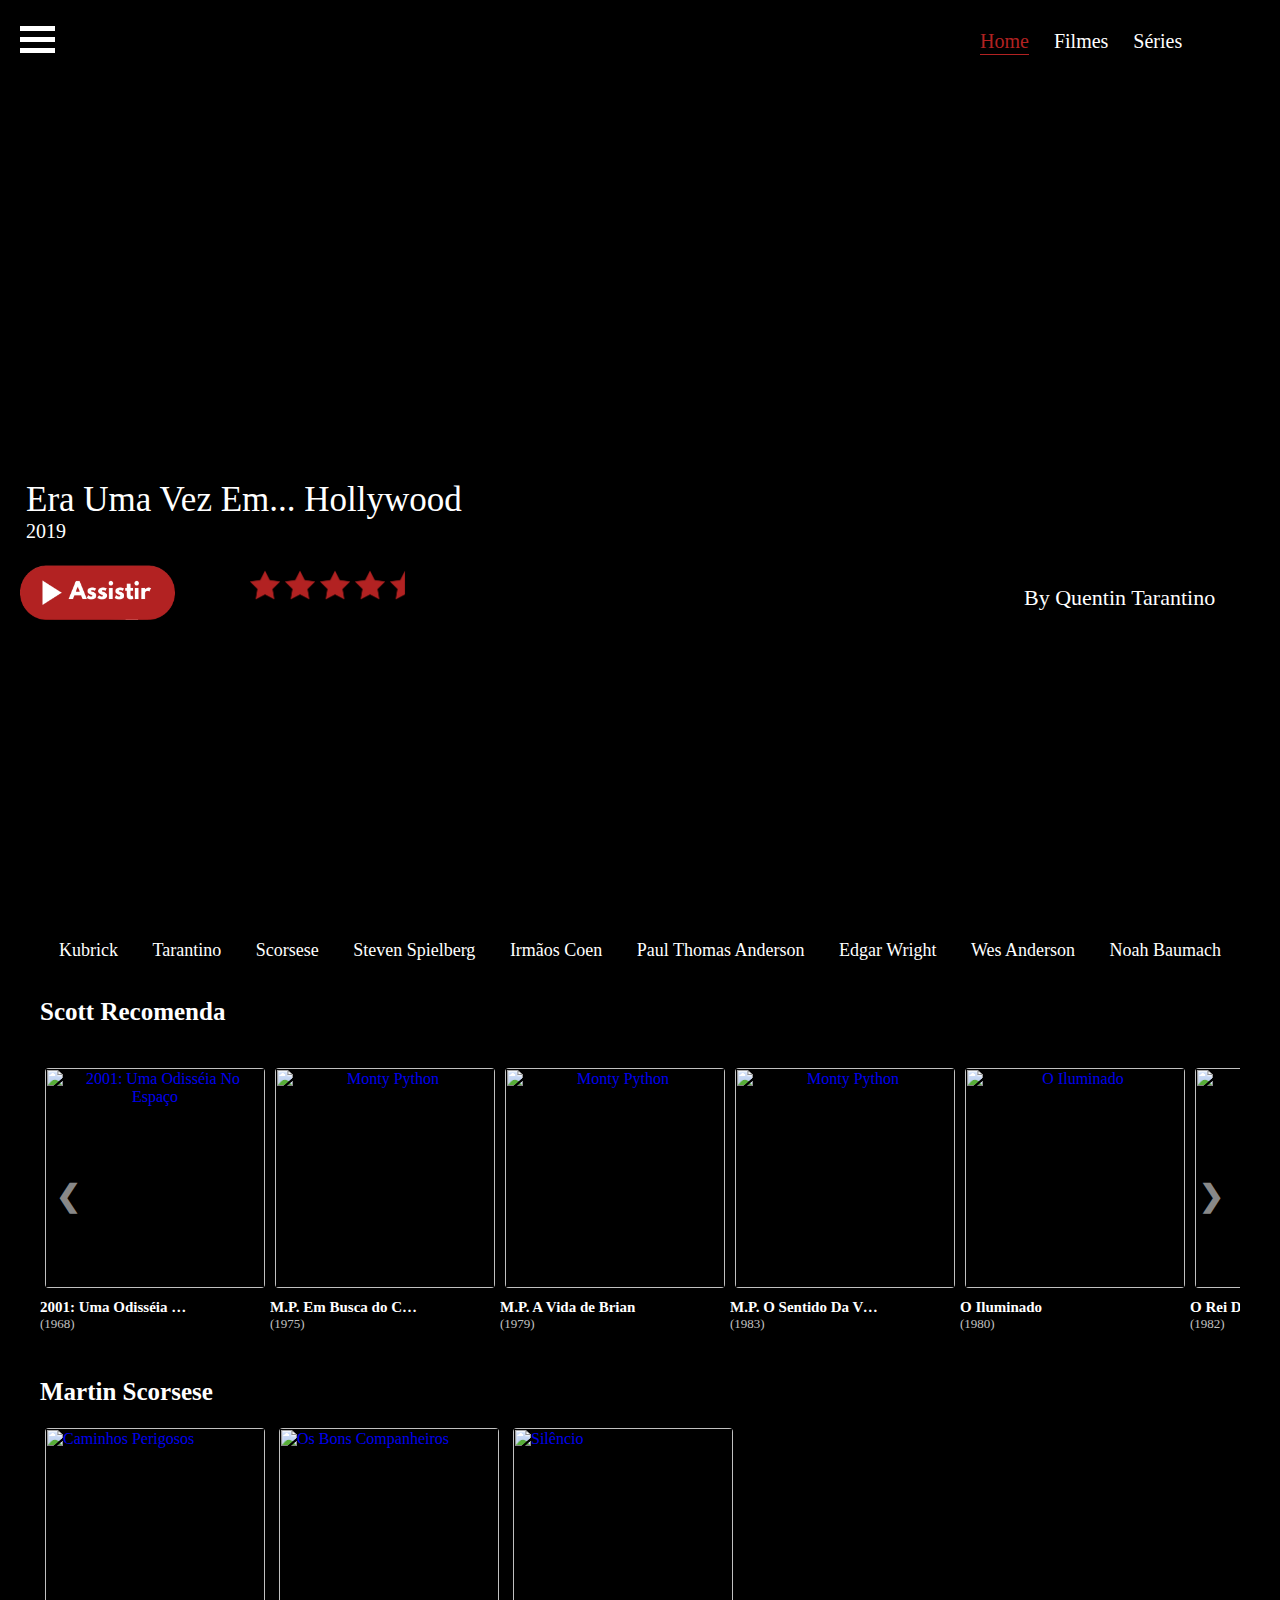
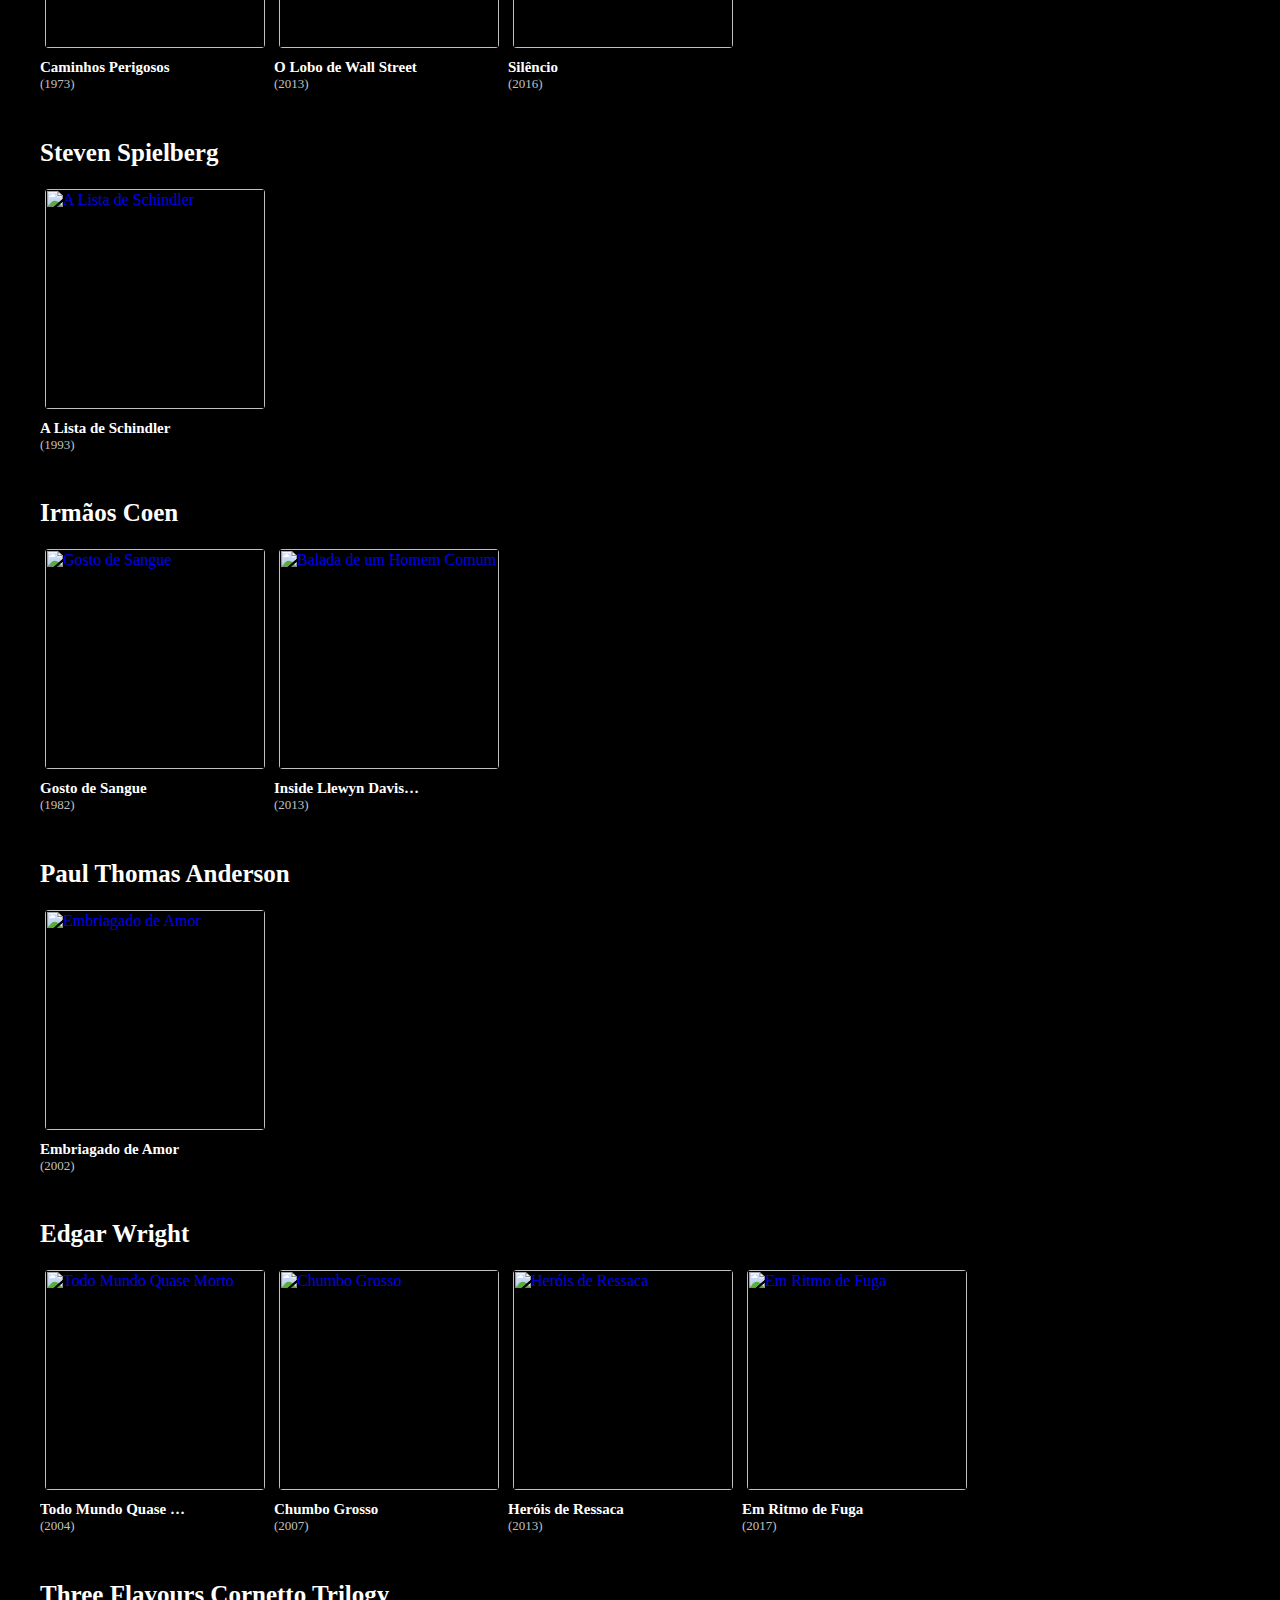
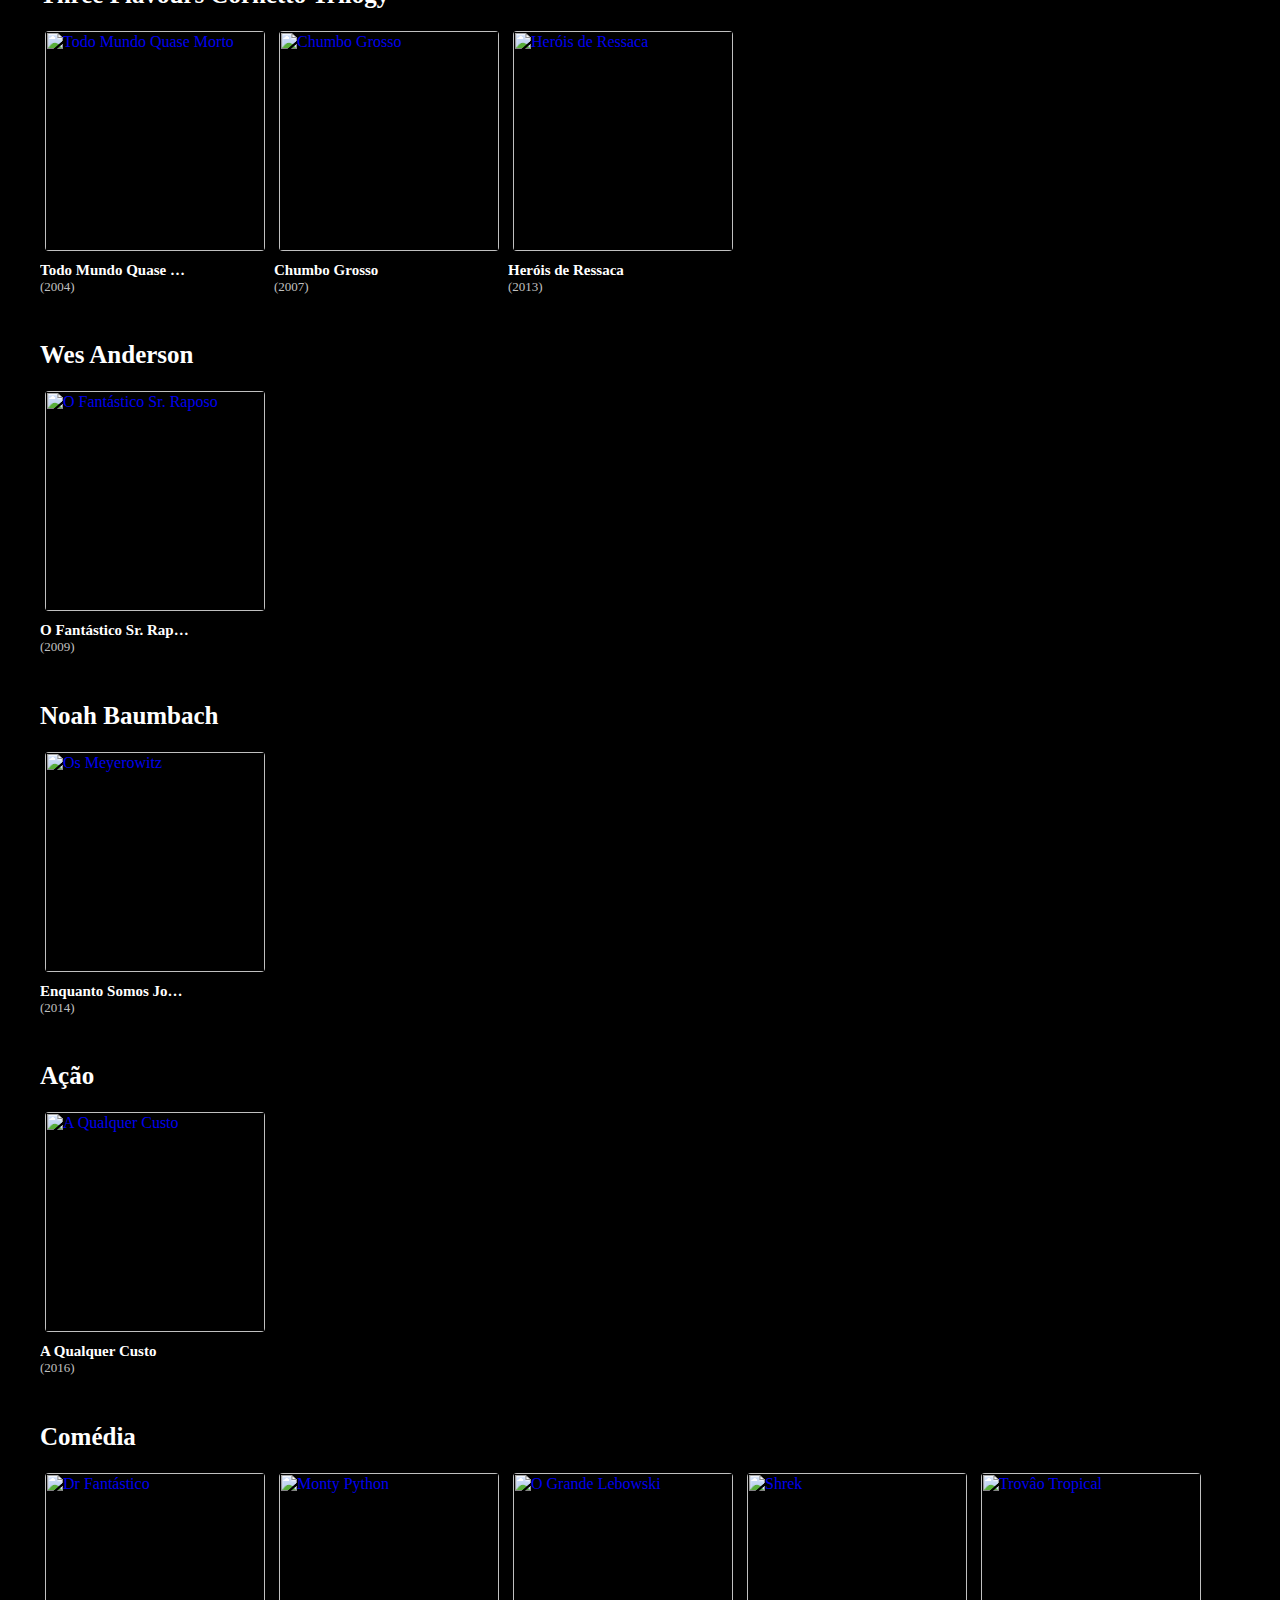
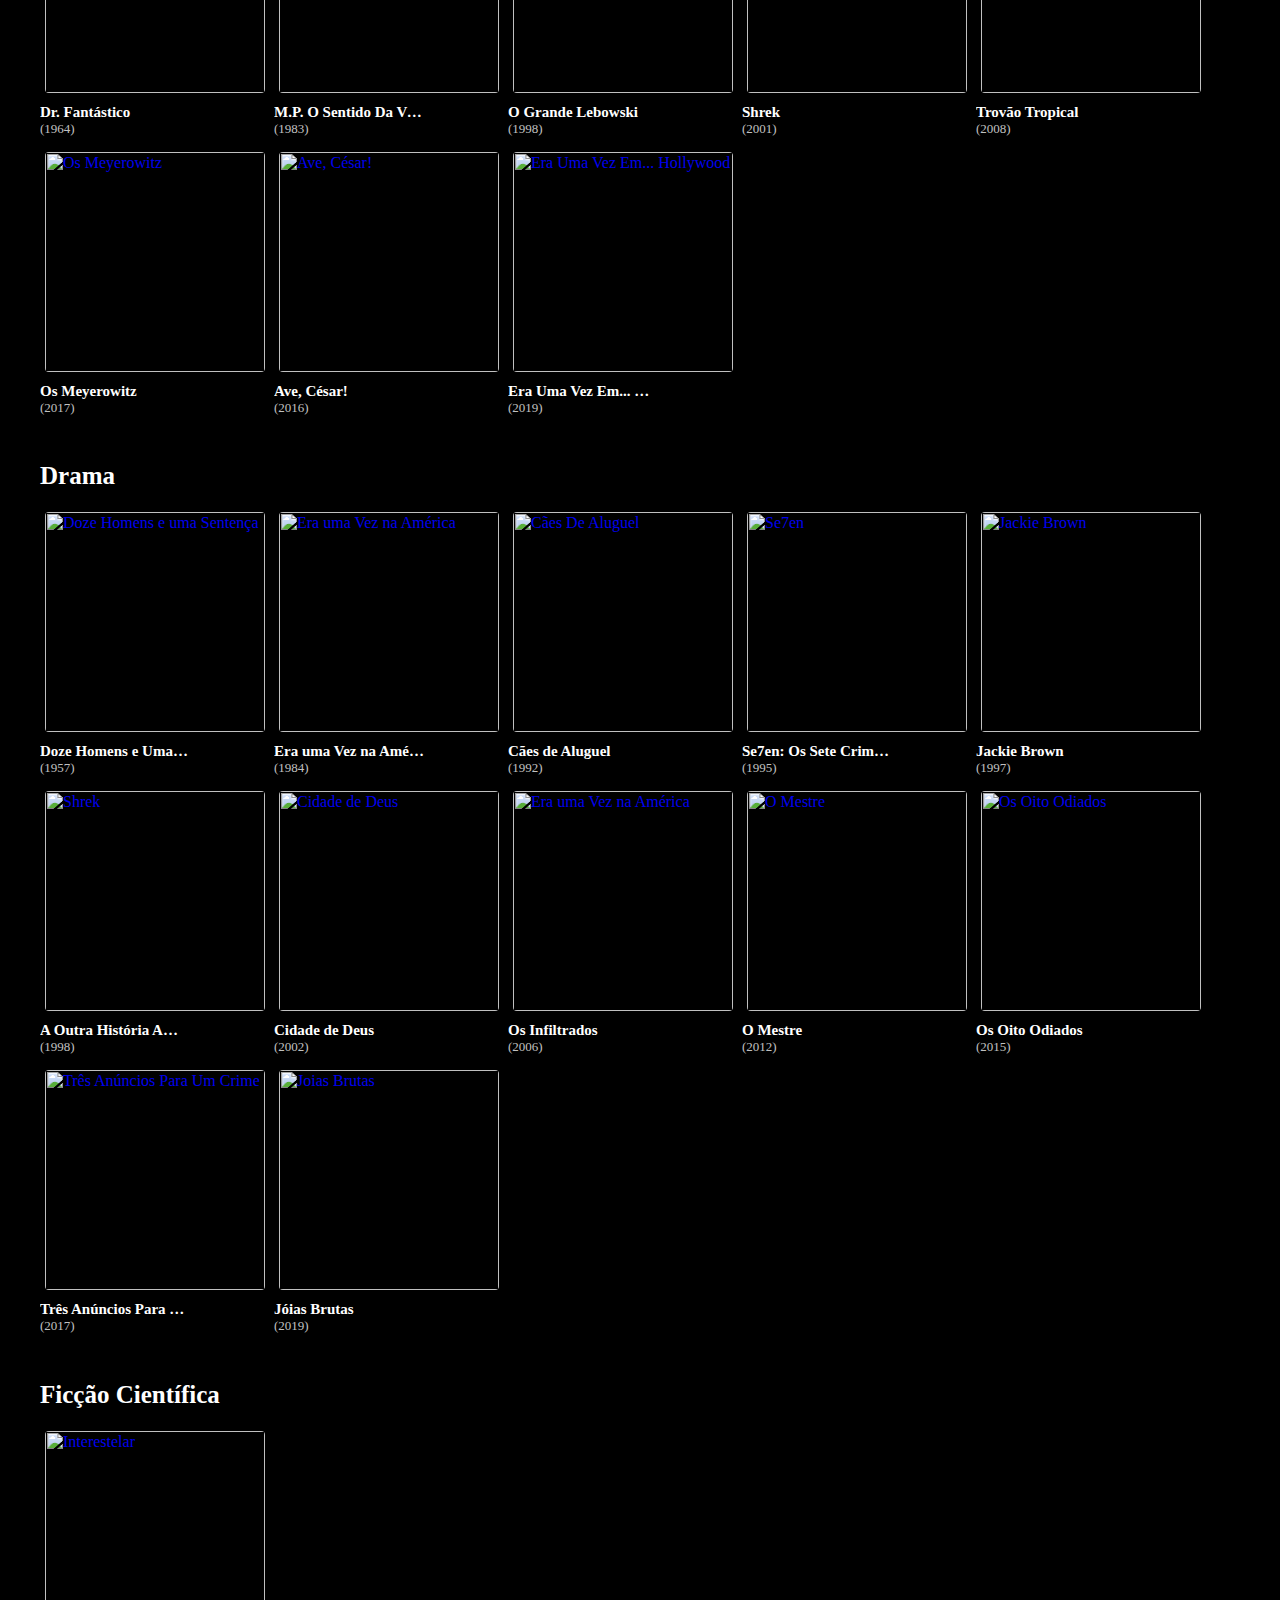
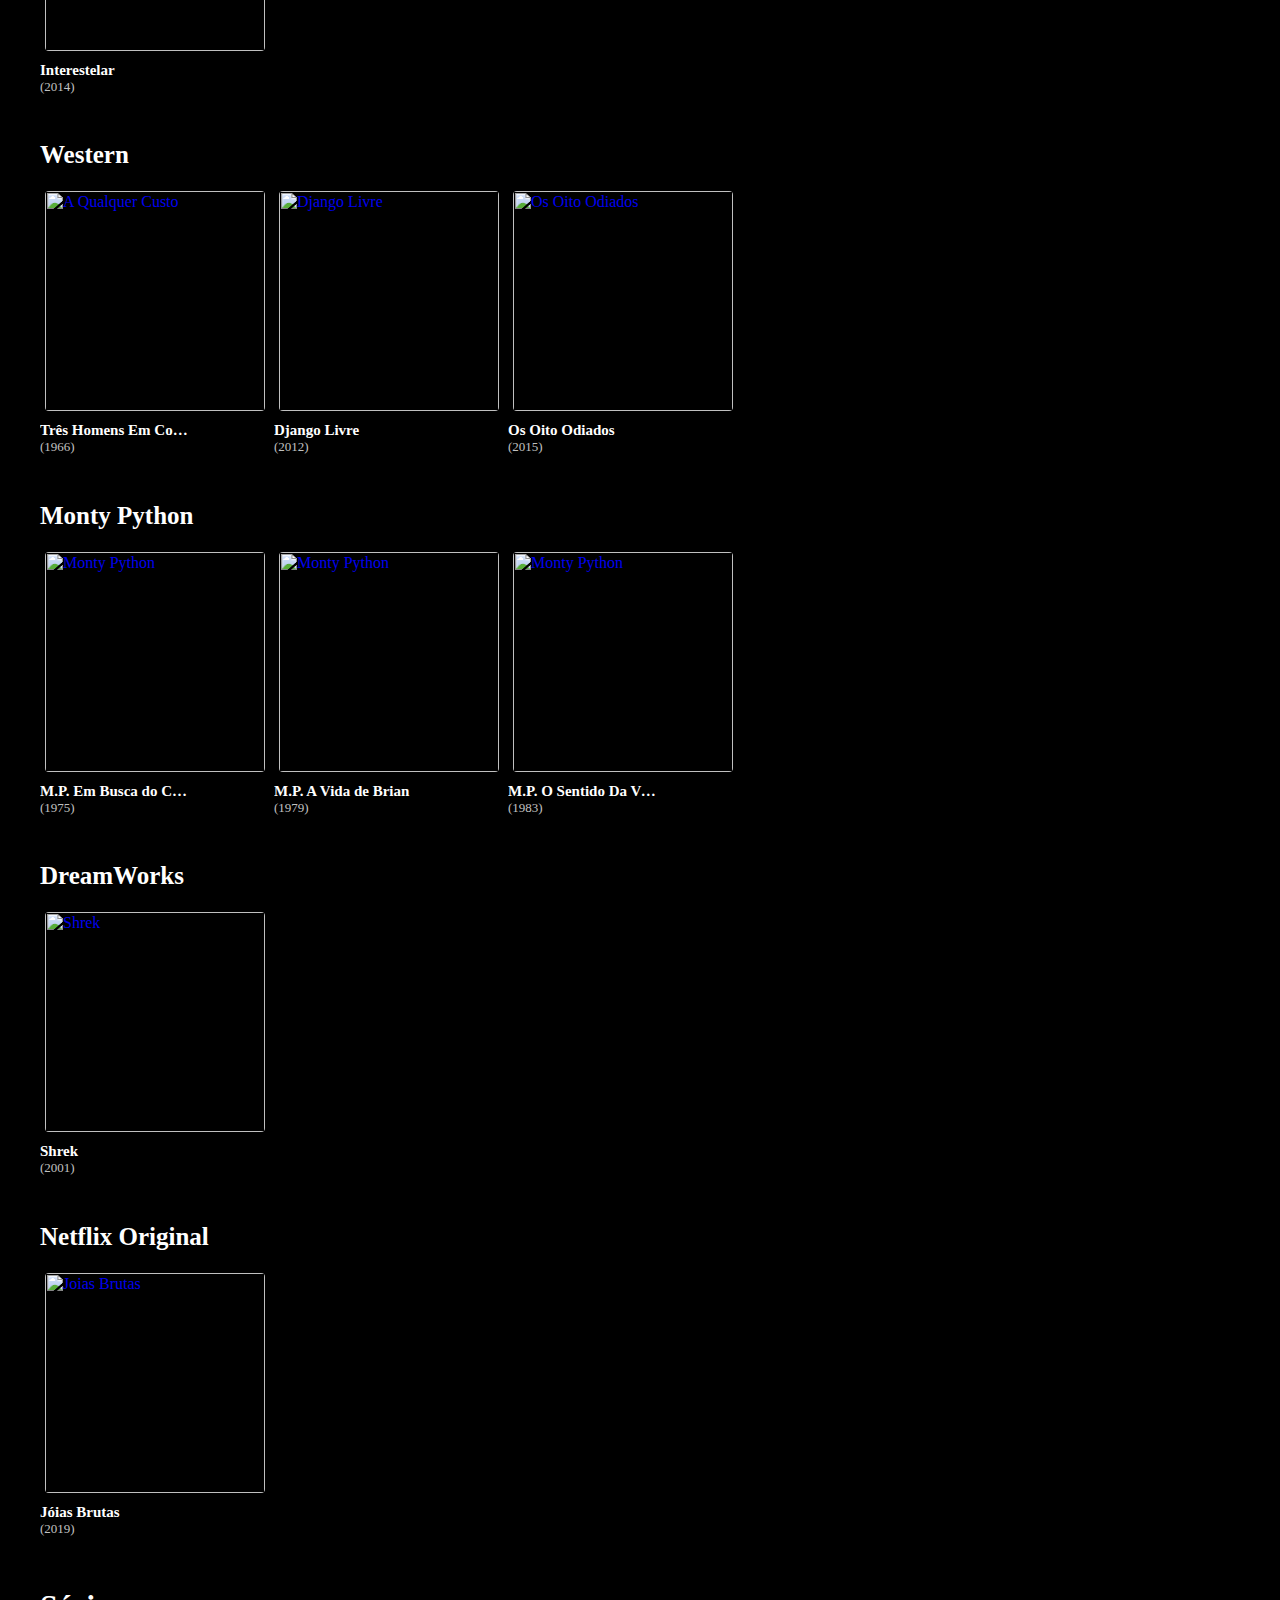
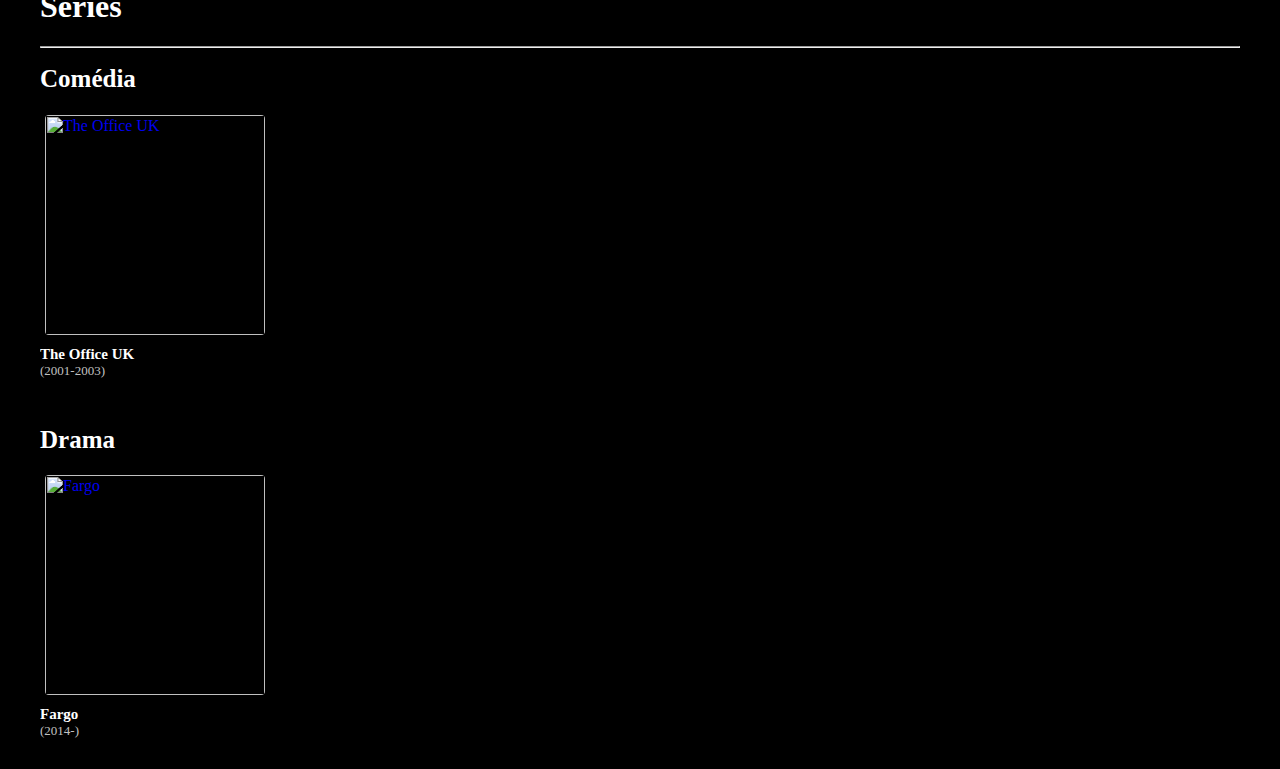
==== commit 16427b80: "Atualizando index.html" ====
--- a/index.html
+++ b/index.html
@@ -712,6 +712,19 @@
 					</div>
 
 					<div class="tooltip">
+						<div class="container1" onmouseover="filmeOver('capas50','f50', 'c50', 's50')" onmouseout="filmeOut('capas50','f50', 'c50', 's50')">
+							<a href="https://domolal955.cincopa.com/watch/A4HAcLOLOO68!A8NDHkUe9nqK" target="_blanck"><div id="f50"><img id="capas50" class="capas" src="https://br.web.img2.acsta.net/medias/nmedia/18/90/37/69/20093744.jpg" alt="Era uma Vez na América"></div></a><div class="text">Era uma Vez na América</div><div class="text2">(1984)</div>
+							<div class="overlay">
+								<div id="filmeHover"><a href="https://domolal955.cincopa.com/watch/A4HAcLOLOO68!A8NDHkUe9nqK" target="_blanck"><img id="play" src="https://www.pngpix.com/wp-content/uploads/2016/11/PNGPIX-COM-Play-PNG-Transparent-Image-500x571.png"></a></div>
+							</div>
+
+							<div class="overlay">
+								<div id="filmeIMDb"><img id="btn" class="icon" src="imagens/more.png" onclick="modal('Era uma Vez na América (1984)','Sergio Leone', '3h49m','Crime, Drama')"></div>
+							</div>
+						</div>
+					</div>
+
+					<div class="tooltip">
 							<div class="container1" onmouseover="filmeOver('capas01','f01', 'c01', 's01')" onmouseout="filmeOut('capas01','f01', 'c01', 's01')">
 								<a href="https://scottsilva921.cincopa.com/watch/A4HAcLOLOO68!A0FDUcEo7fBw" target="_blanck"><div id="f01"><img id="capas01" class="capas" src="https://upload.wikimedia.org/wikipedia/pt/e/e1/Reservoir_Dogs_1992.jpg" alt="Cães De Aluguel"></div></a><div class="text">Cães de Aluguel</div><div class="text2">(1992)</div>
 								<div class="overlay">
@@ -772,6 +785,19 @@
 
 							<div class="overlay">
 								<div id="filmeIMDb"><img id="btn" class="icon" src="imagens/more.png" onclick="modal('Cidade de Deus (2002)',' Fernando Meirelles e Kátia Lund', '2h10m',' Crime, Drama', 4, 1)"></div>
+							</div>
+						</div>
+					</div>
+
+					<div class="tooltip">
+						<div class="container1" onmouseover="filmeOver('capas51','f51', 'c51', 's51')" onmouseout="filmeOut('capas51','f51', 'c51', 's51')">
+							<a href="https://domolal955.cincopa.com/watch/A4HAcLOLOO68!AoMDVpEmSwma" target="_blanck"><div id="f51"><img id="capas51" class="capas" src="https://m.media-amazon.com/images/M/MV5BMTI1MTY2OTIxNV5BMl5BanBnXkFtZTYwNjQ4NjY3._V1_UX182_CR0,0,182,268_AL_.jpg" alt="Era uma Vez na América"></div></a><div class="text">Os Infiltrados</div><div class="text2">(2006)</div>
+							<div class="overlay">
+								<div id="filmeHover"><a href="https://domolal955.cincopa.com/watch/A4HAcLOLOO68!AoMDVpEmSwma" target="_blanck"><img id="play" src="https://www.pngpix.com/wp-content/uploads/2016/11/PNGPIX-COM-Play-PNG-Transparent-Image-500x571.png"></a></div>
+							</div>
+
+							<div class="overlay">
+								<div id="filmeIMDb"><img id="btn" class="icon" src="imagens/more.png" onclick="modal('Os Infiltrados (2006)','Martin Scorsese', '2h31m','Crime, Drama, Thriller')"></div>
 							</div>
 						</div>
 					</div>
--- a/style.css
+++ b/style.css
@@ -127,6 +127,11 @@
 
 .coluna{
   float: left;
+  width: 100%;
+}
+
+..coluna2{
+  float: left;
   width: 50%;
 }
 
@@ -155,7 +160,7 @@
 .dropdown-content {
   display: none;
   position: absolute;
-  background-color: #f1f1f1;
+  background-color: #000;
   min-width: 160px;
   box-shadow: 0px 8px 16px 0px rgba(0,0,0,0.2);
   z-index: 1;
@@ -170,7 +175,7 @@
 }
 
 /* Change color of dropdown links on hover */
-.dropdown-content a:hover {background-color: #ddd}
+.dropdown-content a:hover {background-color: #001}
 
 /* Show the dropdown menu (use JS to add this class to the .dropdown-content container when the user clicks on the dropdown button) */
 .show {display:block;}
@@ -179,6 +184,11 @@
 /***************************************/
 
 .tooltip {
+  position: relative;
+  display: inline-block;
+}
+
+.tooltip1 {
   position: relative;
   display: inline-block;
 }
@@ -193,6 +203,7 @@
   white-space: nowrap; 
   font-size: 15px;
   font-weight: bold;
+  text-align: left;
 }
 
 .text2{
@@ -206,6 +217,7 @@
   color:#C0C0C0;
   float: left;
   width: 50%;
+  text-align: left;
 }
 
 /*.tooltip .tooltiptext::after {
@@ -265,7 +277,7 @@
   }
 
 .button {
-  background-color: white; /* Green */
+  background-color: #000;
   border: none;
   color: white;
   padding: 16px 32px;
@@ -287,6 +299,7 @@
 
 #pages{
   text-align: left;
+  padding-top: 20px;
   }
 
 .capas{
@@ -382,7 +395,7 @@
 #linkH{
   text-decoration: none;
   color: white;
-  padding: 10px;
+  padding-bottom: 2px;
 }
 
 #linkH:hover{
@@ -441,6 +454,12 @@
   cursor: pointer;
 }
 
+.icon2{
+  height: 28px;
+  cursor: pointer;
+  padding-right: 5px;
+}
+
 #toup{
   display: none;
   height: 50px;
@@ -460,11 +479,11 @@
 .modal {
   display: none; /* Hidden by default */
   position: fixed; /* Stay in place */
-  z-index: 1; /* Sit on top */
+  z-index: 20; /* Sit on top */
   left: 25%;
   top: 0;
-  width: 50%; /* Full width */
-  height: 100%; /* Full height */
+   /* Full width */
+   /* Full height */
   overflow: auto; /* Enable scroll if needed */
   -webkit-animation-name: fadeIn; /* Fade in the background */
   -webkit-animation-duration: 0.4s;
@@ -477,7 +496,7 @@
   position: fixed;
   color: #000;
   bottom: 50%;
-  background-color: rgba(128,0,0, 0.7);
+  background-color: rgba(128,0,0, 1);
   width: 50%;
   -webkit-animation-name: slideIn;
   -webkit-animation-duration: 0.4s;
@@ -497,7 +516,7 @@
 
 .close:hover,
 .close:focus {
-  color: #000;
+  color: gray;
   text-decoration: none;
   cursor: pointer;
 }
@@ -509,6 +528,13 @@
 }
 
 .modal-body {padding: 2px 16px;}
+
+.modal-footer {
+  padding: 2px 16px;
+  padding-top: 10px;
+  color: white;
+  text-align: center;
+}
   
 
 /* Add Animation */
@@ -531,4 +557,77 @@
   from {opacity: 0} 
   to {opacity: 1}
 }
-/**********************************/+/**********************************/
+
+/* Slideshow container */
+.slideshow-container {
+  position: relative;
+}
+
+/* Slides */
+.mySlides {
+  display: none;
+  padding-top: 20px;
+  text-align: center;
+  max-width: 100%;
+  overflow: hidden;
+}
+
+/* Next & previous buttons */
+.prev, .next {
+  cursor: pointer;
+  position: absolute;
+  top: 50%;
+  width: auto;
+  margin-top: -30px;
+  padding: 16px;
+  color: #888;
+  font-weight: bold;
+  font-size: 30px;
+  border-radius: 0 3px 3px 0;
+  user-select: none;
+  text-decoration: none;
+  z-index: 10;
+}
+
+/* Position the "next button" to the right */
+.next {
+  position: absolute;
+  right: 0;
+  border-radius: 3px 0 0 3px;
+}
+
+/* On hover, add a black background color with a little bit see-through */
+.prev:hover, .next:hover {
+  background-color: rgba(0,0,0,0.8);
+  color: rgb(178,34,34);
+}
+
+/* The dot/bullet/indicator container */
+.dot-container {
+    text-align: center;
+    padding: 20px;
+}
+
+/* The dots/bullets/indicators */
+.dot {
+  cursor: pointer;
+  height: 15px;
+  width: 15px;
+  margin: 0 2px;
+  background-color: #bbb;
+  border-radius: 50%;
+  display: inline-block;
+  transition: background-color 0.6s ease;
+}
+
+/* Add a background color to the active dot/circle */
+.active, .dot:hover {
+  background-color: #717171;
+}
+
+/* Add an italic font style to all quotes */
+q {font-style: italic;}
+
+/* Add a blue color to the author */
+.author {color: cornflowerblue;}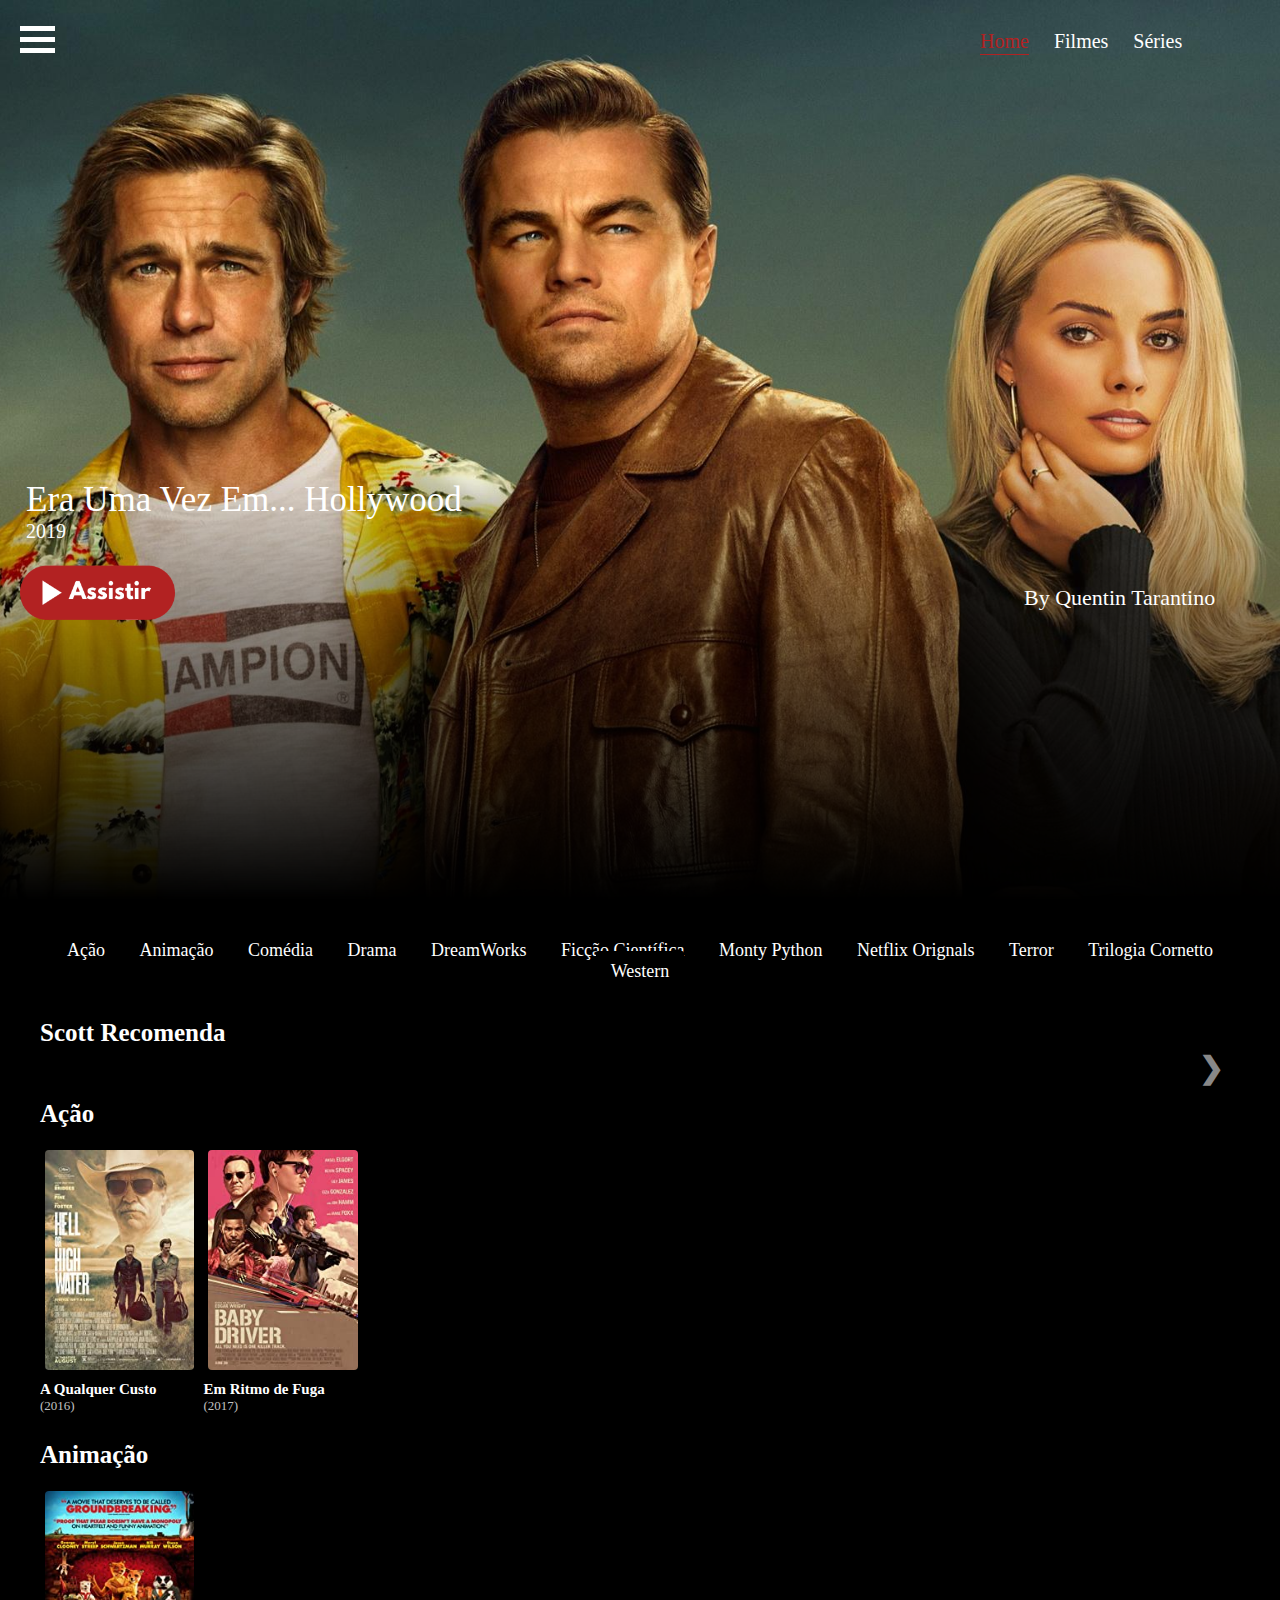
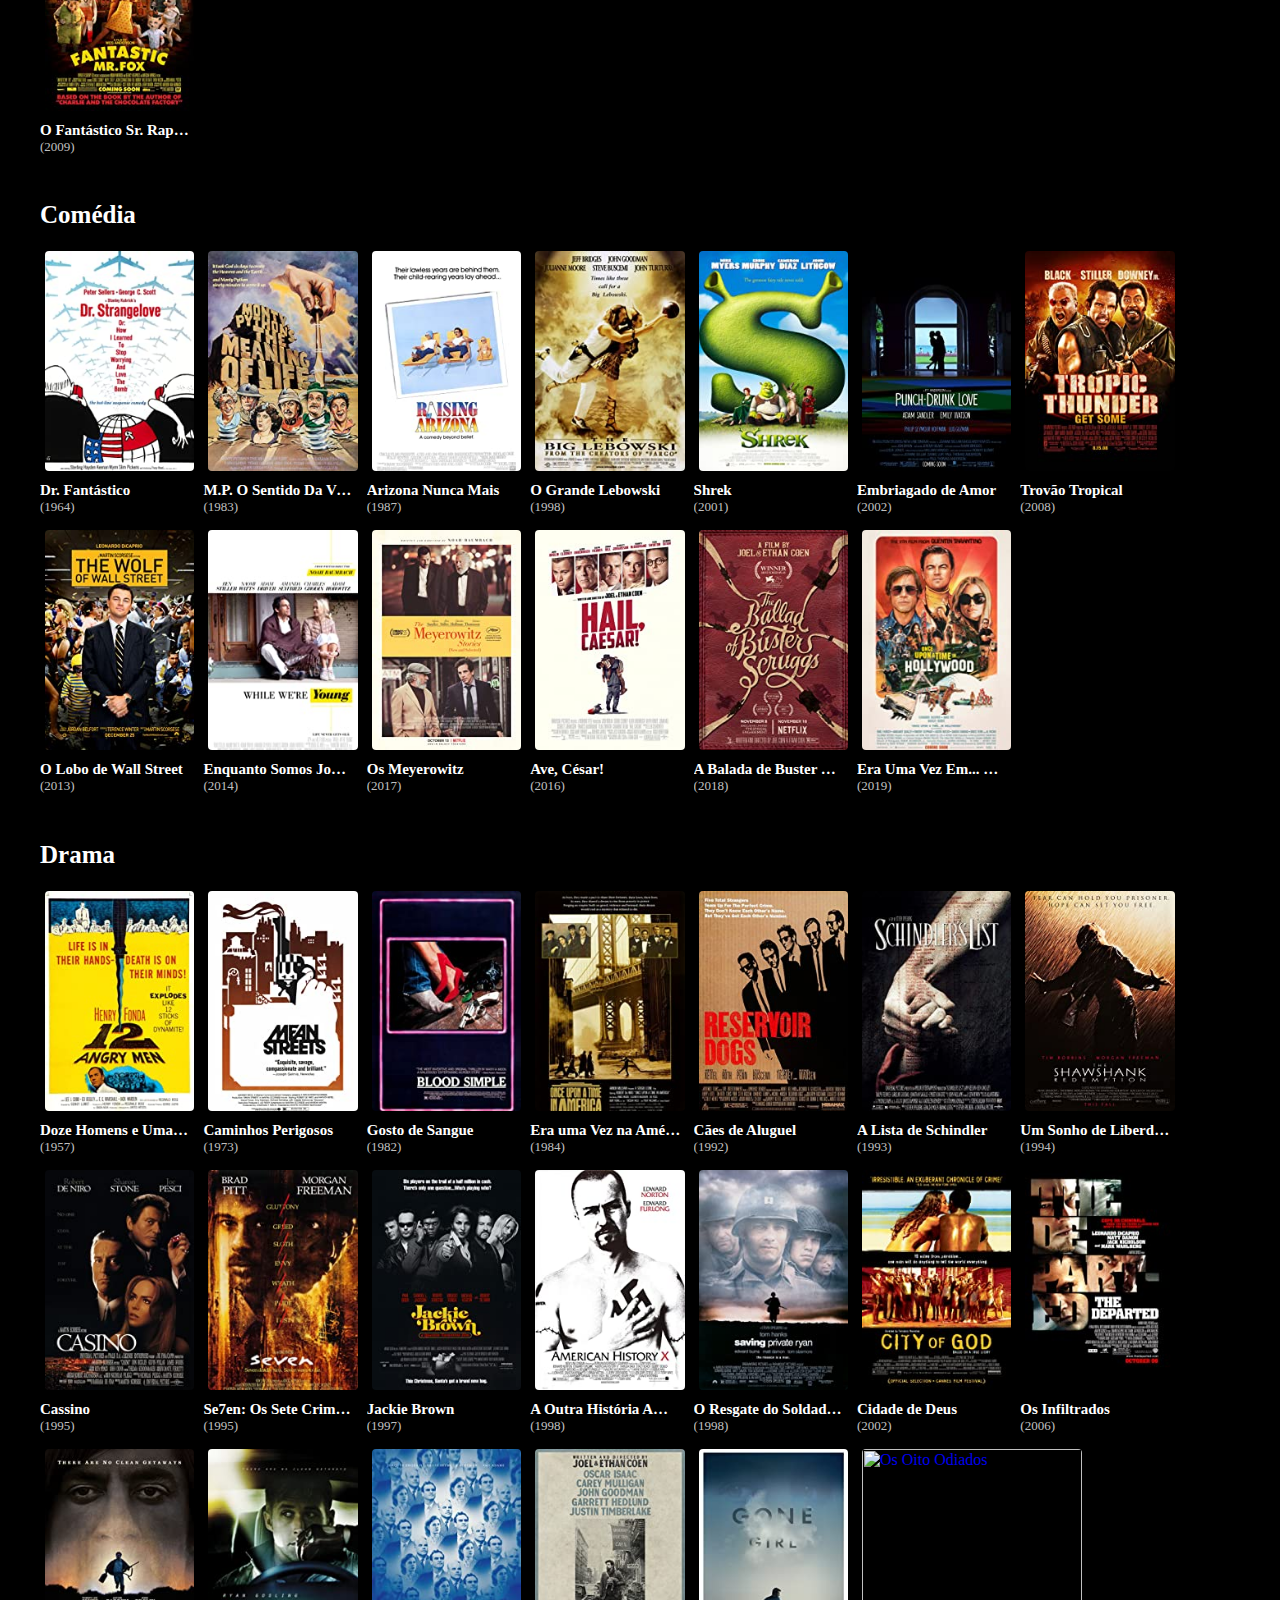
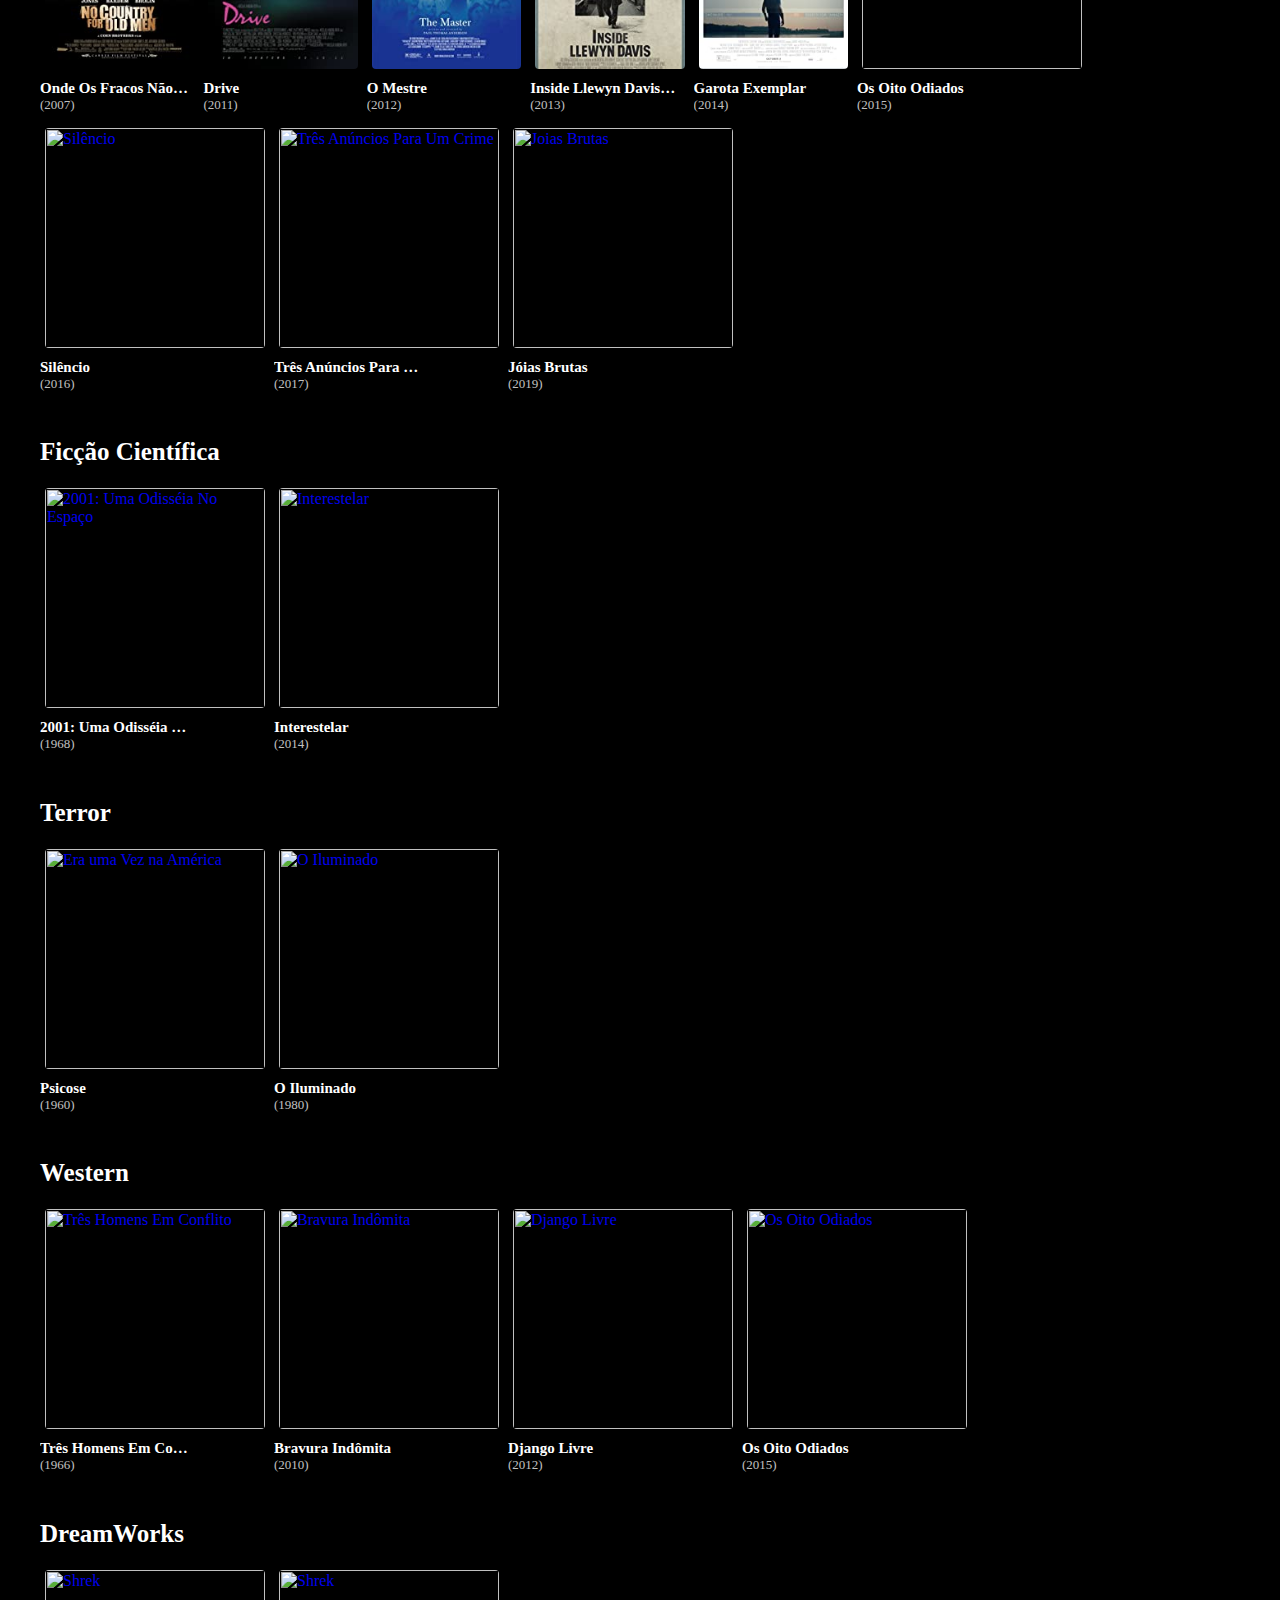
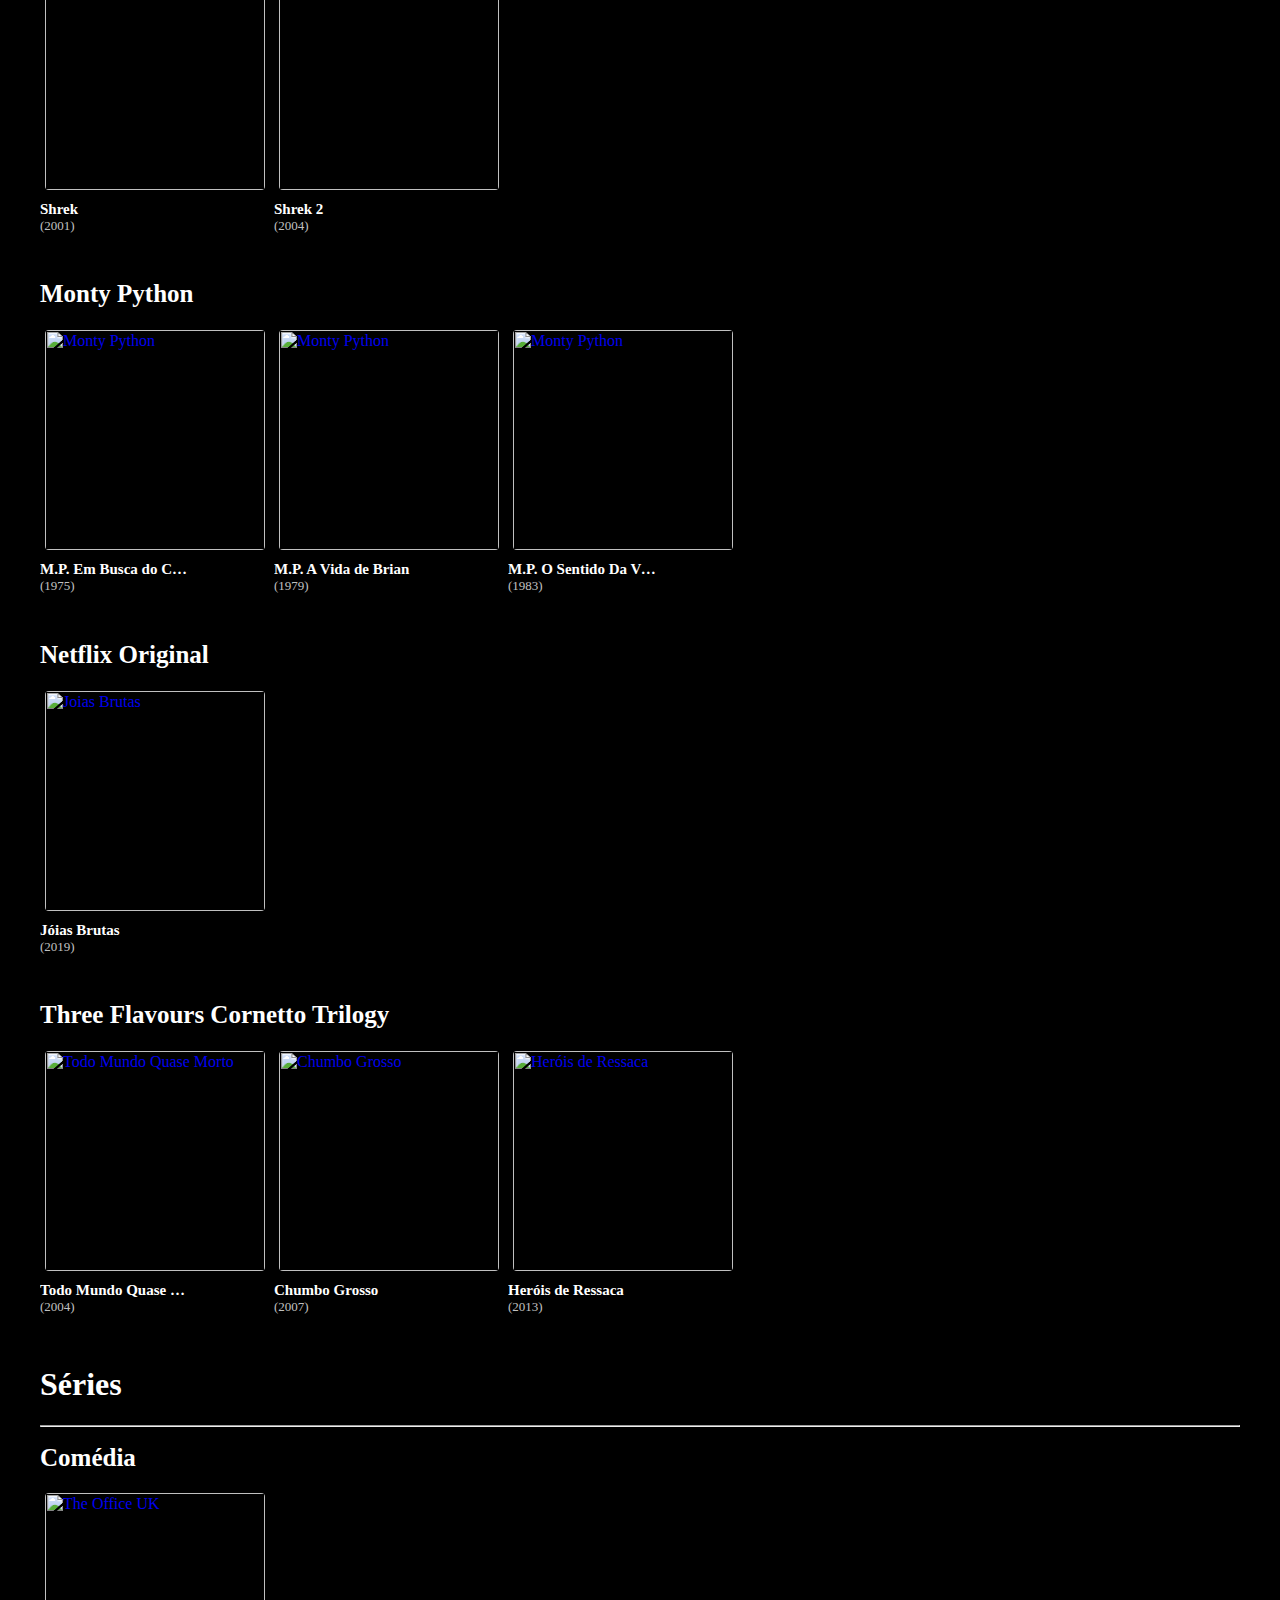
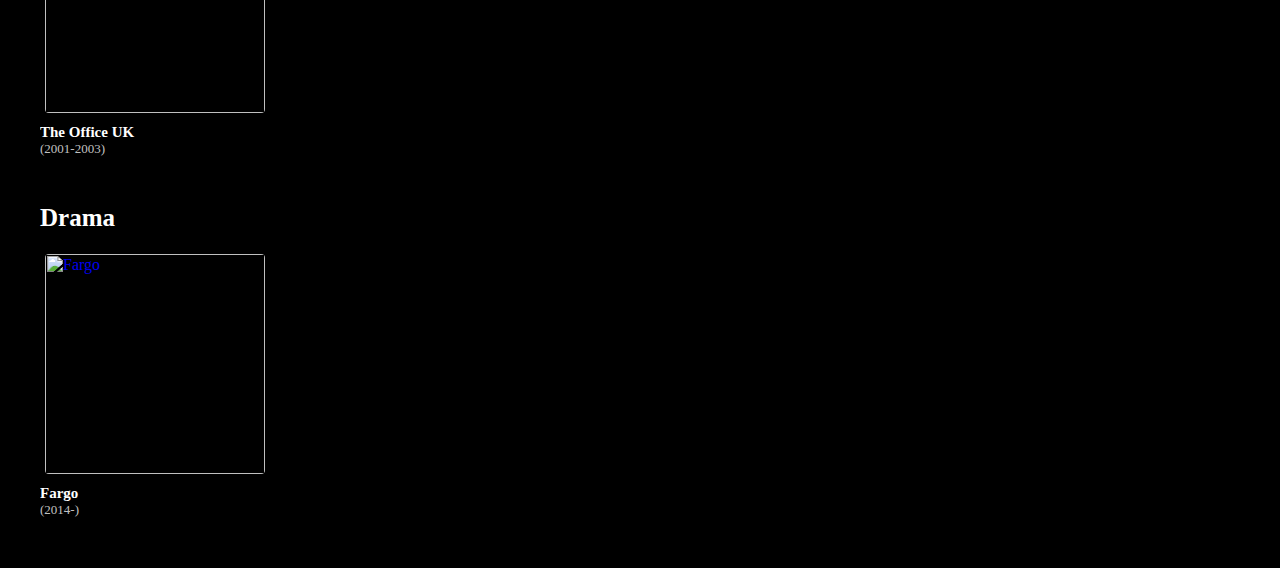
==== commit 2e29fc25: "atualizando pas" ====
--- a/index.html
+++ b/index.html
@@ -25,10 +25,13 @@
 				<div class="modal-header">
 					<span class="close">&times;</span>
 					<h2 id="tModal" style="text-align: center"></h2>
+					<hr/>
 				</div>
 				<div id="Modal" style="padding-left: 40%; padding-top: 10px; padding-bottom: 20px"></div>
 
-				<div class="colun2">
+				<div class="coluna2">
+					<div id="imgModal" class="modal-body"></div>
+
 					<div id="cModal" class="modal-body"></div>
 				</div>
 
@@ -52,8 +55,8 @@
 		<!--<div id="idHead" class="divHead1">
 			<img id="imglogo" src="imagens/logoscott.png">-->
 
-		<div class="parallax" style="background-image: url('https://conteudo.imguol.com.br/c/parceiros/c9/2020/01/05/era-uma-vez-em-hollywood-pode-ganhar-versao-estendida-com-4-horas-de-duracao-1578245358825_v2_1920x1080.jpg');"></div>
-		<a href="https://scottsilva921.cincopa.com/watch/A4HAcLOLOO68!AsID8hk7PIz5" target="_blanck"><img class="play1" src="imagens/play2.png"></a>
+		<div class="parallax" style="background-image: url('imagens/era-uma-vez-em-hollywood-bg.jpg');"></div>
+		<a href="https://scottsilva921.cincopa.com/watch/A4HAcLOLOO68!AsID8hk7PIz5" target="_blank"><img class="play1" src="imagens/play2.png"></a>
 		<div class="filmeDestaque">Era Uma Vez Em... Hollywood</div>
 		<div class="filmeDestaque2">2019</div>
 		<div id="stars"></div>
@@ -78,15 +81,17 @@
 		<div id="idNav1" class="nav1">
 
 				<div class="div3">
-					<a class="linkC" href="#!" onclick="rolar('kubrick')">Kubrick</a>
-					<a class="linkC" href="#!" onclick="rolar('tarantino')">Tarantino</a>
-					<a class="linkC" href="#!" onclick="rolar('scorsese')">Scorsese</a>
-					<a class="linkC" href="#!" onclick="rolar('spielberg')">Steven Spielberg</a>
-					<a class="linkC" href="#!" onclick="rolar('irmaoscoen')">Irmãos Coen</a>
-					<a class="linkC" href="#!" onclick="rolar('pta')">Paul Thomas Anderson</a>
-					<a class="linkC" href="#!" onclick="rolar('wright')">Edgar Wright</a>
-					<a class="linkC" href="#!" onclick="rolar('wesA')">Wes Anderson</a>
-					<a class="linkC" href="#!" onclick="rolar('noahb')">Noah Baumach</a>
+					<a class="linkC" href="#!" onclick="rolar('acao')">Ação</a>
+					<a class="linkC" href="#!" onclick="rolar('animacao')">Animação</a>
+					<a class="linkC" href="#!" onclick="rolar('comedia')">Comédia</a>
+					<a class="linkC" href="#!" onclick="rolar('drama')">Drama</a>
+					<a class="linkC" href="#!" onclick="rolar('dreamworks')">DreamWorks</a>
+					<a class="linkC" href="#!" onclick="rolar('fcientifica')">Ficção Científica</a>
+					<a class="linkC" href="#!" onclick="rolar('montypython')">Monty Python</a>
+					<a class="linkC" href="#!" onclick="rolar('netflix')">Netflix Orignals</a>
+					<a class="linkC" href="#!" onclick="rolar('terror')">Terror</a>
+					<a class="linkC" href="#!" onclick="rolar('tcornetto')">Trilogia Cornetto</a>
+					<a class="linkC" href="#!" onclick="rolar('western')">Western</a>
 				</div>
 
 		<div class="coluna">
@@ -96,15 +101,15 @@
 					<div class="slideshow-container">
 
 						<div id="slides1" class="mySlides">
-						  <div class="tooltip1">
+						<div class="tooltip1">
 							<div class="container1" onmouseover="filmeOver('capas33','f33', 'c33', 's33')" onmouseout="filmeOut('capas33','f33', 'c33', 's33')">
-								<a href="https://lafobo1015.cincopa.com/watch/A4HAcLOLOO68!AEFDgmUFT-oL" target="_blanck"><div id="f33"><img id="capas33" class="capas" src="https://br.web.img3.acsta.net/pictures/18/05/16/11/10/2735645.jpg" alt="2001: Uma Odisséia No Espaço"></div></a><div class="text">2001: Uma Odisséia No Espaço</div><div class="text2">(1968)</div>
-								<div class="overlay">
-									<div id="filmeHover"><a href="https://lafobo1015.cincopa.com/watch/A4HAcLOLOO68!AEFDgmUFT-oL" target="_blanck"><img id="play" src="https://www.pngpix.com/wp-content/uploads/2016/11/PNGPIX-COM-Play-PNG-Transparent-Image-500x571.png"></a></div><br>
-								</div>
-
-								<div class="overlay">
-									<div id="filmeIMDb"><img id="btn" class="icon" src="imagens/more.png" onclick="modal('2001: Uma Odisséia No Espaço (1968)','Stanley Kubrick', '2h44m','Ficção científica/Aventura', 5, 0)"></div>
+								<a href="https://lafobo1015.cincopa.com/watch/A4HAcLOLOO68!AEFDgmUFT-oL" target="_blank"><div class="cImagem" id="f33"><img id="capas33" class="capas" src="imagens/2001-uma-odisseia-no-espaco.jpg" alt="2001: Uma Odisséia No Espaço"></div></a><div class="text">2001: Uma Odisséia No Espaço</div><div class="text2">(1968)</div>
+								<div class="overlay">
+									<div id="filmeHover"><a href="https://lafobo1015.cincopa.com/watch/A4HAcLOLOO68!AEFDgmUFT-oL" target="_blank"><img id="play" src="imagens/play.png"></a></div><br>
+								</div>
+
+								<div class="overlay">
+									<div id="filmeIMDb"><img id="btn" class="icon" src="imagens/more.png" onclick="modal('2001: Uma Odisséia No Espaço (1968)','Stanley Kubrick', '2h29m','Ficção científica/Aventura', 5, 0, '2001-uma-odisseia-no-espaco.jpg')"></div>
 								</div>
 
 							</div>
@@ -112,52 +117,52 @@
 
 						<div class="tooltip1">
 								<div class="container1" onmouseover="filmeOver('capas24','f24', 'c24', 's24')" onmouseout="filmeOut('capas24','f24', 'c24', 's24')">
-								<a href="https://u855900.cincopa.com/watch/A4HAcLOLOO68!A8PDJjUrKVn6" target="_blanck"><div id="f24"><img id="capas24" class="capas" src="https://upload.wikimedia.org/wikipedia/pt/b/bb/Monty_python_arelease_movie_poster.jpg" alt="Monty Python"></div></a><div class="text">M.P. Em Busca do Cálice Sagrado </div><div class="text2">(1975)</div>
-								<div class="overlay">
-									<div id="filmeHover"><a href="https://u855900.cincopa.com/watch/A4HAcLOLOO68!A8PDJjUrKVn6" target="_blanck"><img id="play" src="https://www.pngpix.com/wp-content/uploads/2016/11/PNGPIX-COM-Play-PNG-Transparent-Image-500x571.png"></a></div>
-								</div>
-
-								<div class="overlay">
-									<div id="filmeIMDb"><img id="btn" class="icon" src="imagens/more.png" onclick="modal('Monty Python: Em Busca do Cálice Perdido (1975)','Terry Gilliam, Terry Jones', '1h32m','Comédia/Fantasia', 5, 0)"></div>
+								<a href="https://u855900.cincopa.com/watch/A4HAcLOLOO68!A8PDJjUrKVn6" target="_blank"><div class="cImagem" id="f24"><img id="capas24" class="capas" src="imagens/mp-em-busca-do-calice-perdido.jpg" alt="Monty Python"></div></a><div class="text">M.P. Em Busca do Cálice Sagrado </div><div class="text2">(1975)</div>
+								<div class="overlay">
+									<div id="filmeHover"><a href="https://u855900.cincopa.com/watch/A4HAcLOLOO68!A8PDJjUrKVn6" target="_blank"><img id="play" src="imagens/play.png"></a></div>
+								</div>
+
+								<div class="overlay">
+									<div id="filmeIMDb"><img id="btn" class="icon" src="imagens/more.png" onclick="modal('Monty Python: Em Busca do Cálice Perdido (1975)','Terry Gilliam, Terry Jones', '1h32m','Comédia/Fantasia', 5, 0, 'mp-em-busca-do-calice-perdido.jpg')"></div>
 								</div>
 							</div>
 						</div>
 
 						<div class="tooltip1">
 								<div class="container1" onmouseover="filmeOver('capas25','f25', 'c25', 's25')" onmouseout="filmeOut('capas25','f25', 'c25', 's25')">
-								<a href="https://rabevo9820.cincopa.com/watch/A4HAcLOLOO68!AUDDjlUWl8Ie" target="_blanck"><div id="f25"><img id="capas25" class="capas" src="https://www.integracaodaserra.com.br/wp-content/uploads/2017/11/Filme.jpg" alt="Monty Python"></div></a><div class="text">M.P. A Vida de Brian </div><div class="text2">(1979)</div>
-								<div class="overlay">
-									<div id="filmeHover"><a href="https://rabevo9820.cincopa.com/watch/A4HAcLOLOO68!AUDDjlUWl8Ie" target="_blanck"><img id="play" src="https://www.pngpix.com/wp-content/uploads/2016/11/PNGPIX-COM-Play-PNG-Transparent-Image-500x571.png"></a></div>
-								</div>
-
-								<div class="overlay">
-									<div id="filmeIMDb"><img id="btn" class="icon" src="imagens/more.png" onclick="modal('Monty Python: A Vida de Brian (1979)','Terry Jones', '1h34m','Comédia/Sátira', 5, 0)"></div>
+								<a href="https://rabevo9820.cincopa.com/watch/A4HAcLOLOO68!AUDDjlUWl8Ie" target="_blank"><div class="cImagem" id="f25"><img id="capas25" class="capas" src="imagens/mp-a-vida-de-brian.jpg" alt="Monty Python"></div></a><div class="text">M.P. A Vida de Brian </div><div class="text2">(1979)</div>
+								<div class="overlay">
+									<div id="filmeHover"><a href="https://rabevo9820.cincopa.com/watch/A4HAcLOLOO68!AUDDjlUWl8Ie" target="_blank"><img id="play" src="imagens/play.png"></a></div>
+								</div>
+
+								<div class="overlay">
+									<div id="filmeIMDb"><img id="btn" class="icon" src="imagens/more.png" onclick="modal('Monty Python: A Vida de Brian (1979)','Terry Jones', '1h34m','Comédia/Sátira', 5, 0, 'mp-a-vida-de-brian.jpg')"></div>
 								</div>
 							</div>
 						</div>
 
 						<div class="tooltip1">
 							<div class="container1" onmouseover="filmeOver('capas35','f35', 'c35', 's35')" onmouseout="filmeOut('capas35','f35', 'c35', 's35')">
-								<a href="https://lafobo1015.cincopa.com/watch/A4HAcLOLOO68!AoCDVl0WZGVW" target="_blanck"><div id="f35"><img id="capas35" class="capas" src="https://br.web.img3.acsta.net/pictures/14/07/02/22/11/282904.jpg" alt="Monty Python"></div></a><div class="text">M.P. O Sentido Da Vida </div><div class="text2">(1983)</div>
-								<div class="overlay">
-									<div id="filmeHover"><a href="https://lafobo1015.cincopa.com/watch/A4HAcLOLOO68!AoCDVl0WZGVW" target="_blanck"><img id="play" src="https://www.pngpix.com/wp-content/uploads/2016/11/PNGPIX-COM-Play-PNG-Transparent-Image-500x571.png"></a></div>
-								</div>
-
-								<div class="overlay">
-									<div id="filmeIMDb"><img id="btn" class="icon" src="imagens/more.png" onclick="modal('Monty Python: O Sentido da Vida (1983)','Terry Jones', '1h56m','Comédia/Musical', 5, 0)"></div>
+								<a href="https://lafobo1015.cincopa.com/watch/A4HAcLOLOO68!AoCDVl0WZGVW" target="_blank"><div class="cImagem" id="f35"><img id="capas35" class="capas" src="imagens/mp-o-sentido-da-vida.jpg" alt="Monty Python"></div></a><div class="text">M.P. O Sentido Da Vida </div><div class="text2">(1983)</div>
+								<div class="overlay">
+									<div id="filmeHover"><a href="https://lafobo1015.cincopa.com/watch/A4HAcLOLOO68!AoCDVl0WZGVW" target="_blank"><img id="play" src="imagens/play.png"></a></div>
+								</div>
+
+								<div class="overlay">
+									<div id="filmeIMDb"><img id="btn" class="icon" src="imagens/more.png" onclick="modal('Monty Python: O Sentido da Vida (1983)','Terry Jones', '1h56m','Comédia/Musical', 5, 0, 'mp-o-sentido-da-vida.jpg')"></div>
 								</div>
 							</div>
 						</div>
 
 						<div class="tooltip1">
 							<div class="container1" onmouseover="filmeOver('capas27','f27', 'c27', 's27')" onmouseout="filmeOut('capas27','f27', 'c27', 's27')">
-								<a href="https://lafobo1015.cincopa.com/watch/A4HAcLOLOO68!A4IDQk0jnJR2" target="_blanck"><div id="f27"><img id="capas27" class="capas" src="https://resizing.flixster.com/ok_uhFmj7CFaBxRhIZWqLK47pNY=/206x305/v1.bTsxMTE2ODAzMjtqOzE4NTc5OzEyMDA7ODAwOzEyMDA" alt="O Iluminado"></div></a><div class="text">O Iluminado</div><div class="text2">(1980)</div>
-								<div class="overlay">
-									<div id="filmeHover"><a href="https://lafobo1015.cincopa.com/watch/A4HAcLOLOO68!A4IDQk0jnJR2" target="_blanck"><img id="play" src="https://www.pngpix.com/wp-content/uploads/2016/11/PNGPIX-COM-Play-PNG-Transparent-Image-500x571.png"></a></div><br>
-								</div>
-
-								<div class="overlay">
-									<div id="filmeIMDb"><img id="btn" class="icon" src="imagens/more.png" onclick="modal('O Iluminado (1980)','Stanley Kubrick', '2h26m','Terror/Mistério', 5, 0)"></div>
+								<a href="https://lafobo1015.cincopa.com/watch/A4HAcLOLOO68!A4IDQk0jnJR2" target="_blank"><div class="cImagem" id="f27"><img id="capas27" class="capas" src="imagens/o-iluminado.jpg" alt="O Iluminado"></div></a><div class="text">O Iluminado</div><div class="text2">(1980)</div>
+								<div class="overlay">
+									<div id="filmeHover"><a href="https://lafobo1015.cincopa.com/watch/A4HAcLOLOO68!A4IDQk0jnJR2" target="_blank"><img id="play" src="imagens/play.png"></a></div><br>
+								</div>
+
+								<div class="overlay">
+									<div id="filmeIMDb"><img id="btn" class="icon" src="imagens/more.png" onclick="modal('O Iluminado (1980)','Stanley Kubrick', '2h26m','Terror/Mistério', 5, 0, 'o-iluminado.jpg')"></div>
 								</div>
 
 							</div>
@@ -165,270 +170,825 @@
 
 						<div class="tooltip1">
 							<div class="container1" onmouseover="filmeOver('capas16','f16', 'c16', 's16')" onmouseout="filmeOut('capas16','f16', 'c16', 's16')">
-								<a href="https://rabevo9820.cincopa.com/watch/A4HAcLOLOO68!AMIDqg0-767J" target="_blanck"><div id="f16"><img id='capas16' class="capas" src="https://br.web.img3.acsta.net/medias/nmedia/18/96/57/40/20476299.jpg" alt="O Rei Da Comédia"></div></a><div class="text">O Rei Da Comédia</div> <div class="text2">(1982)</div>
-								<div class="overlay">
-									<div id="filmeHover"><a href="https://rabevo9820.cincopa.com/watch/A4HAcLOLOO68!AMIDqg0-767J" target="_blanck"><img id="play" src="https://www.pngpix.com/wp-content/uploads/2016/11/PNGPIX-COM-Play-PNG-Transparent-Image-500x571.png"></a></div>
-								</div>
-
-								<div class="overlay">
-									<div id="filmeIMDb"><img id="btn" class="icon" src="imagens/more.png" onclick="modal('O Rei Da Comédia (1982)','Martin Scorsese', '1h49m','Comédia/Humor Negro', 4, 1)"></div>
+								<a href="https://rabevo9820.cincopa.com/watch/A4HAcLOLOO68!AMIDqg0-767J" target="_blank"><div class="cImagem" id="f16"><img id='capas16' class="capas" src="imagens/o-rei-da-comedia.jpg" alt="O Rei Da Comédia"></div></a><div class="text">O Rei Da Comédia</div> <div class="text2">(1982)</div>
+								<div class="overlay">
+									<div id="filmeHover"><a href="https://rabevo9820.cincopa.com/watch/A4HAcLOLOO68!AMIDqg0-767J" target="_blank"><img id="play" src="imagens/play.png"></a></div>
+								</div>
+
+								<div class="overlay">
+									<div id="filmeIMDb"><img id="btn" class="icon" src="imagens/more.png" onclick="modal('O Rei Da Comédia (1982)','Martin Scorsese', '1h49m','Comédia/Humor Negro', 4, 1, 'o-rei-da-comedia.jpg')"></div>
 								</div>
 							</div>
 						</div>
 
 						<div class="tooltip1">
 							<div class="container1" onmouseover="filmeOver('capas5', 'f5', 'c5', 's5')" onmouseout="filmeOut('capas5','f5', 'c5', 's5')">
-								<a href="https://lafobo1015.cincopa.com/watch/A4HAcLOLOO68!AwKD2kEy8u7_" target="_blanck"><div id="f5"><img id="capas5" class="capas" src="https://upload.wikimedia.org/wikipedia/pt/thumb/7/7c/GoodfellasPoster.jpg/250px-GoodfellasPoster.jpg" alt="Os Bons Companheiros"></div></a><div class="text">Os Bons Companheiros</div><div class="text2">(1990)</div>
-								<div class="overlay">
-									<div id="filmeHover"><a href="https://lafobo1015.cincopa.com/watch/A4HAcLOLOO68!AwKD2kEy8u7_" target="_blanck"><img id="play" src="https://www.pngpix.com/wp-content/uploads/2016/11/PNGPIX-COM-Play-PNG-Transparent-Image-500x571.png"></a></div>
-								</div>
-
-								<div class="overlay">
-									<div id="filmeIMDb"><img id="btn" class="icon" src="imagens/more.png" onclick="modal('Os Bons Companheiros (1990)','Martin Scorsese', '2h28m','Crime/Drama', 5,0)"></div>
+								<a href="https://lafobo1015.cincopa.com/watch/A4HAcLOLOO68!AwKD2kEy8u7_" target="_blank"><div class="cImagem" id="f5"><img id="capas5" class="capas" src="imagens/os-bons-companheiros.jpg" alt="Os Bons Companheiros"></div></a><div class="text">Os Bons Companheiros</div><div class="text2">(1990)</div>
+								<div class="overlay">
+									<div id="filmeHover"><a href="https://lafobo1015.cincopa.com/watch/A4HAcLOLOO68!AwKD2kEy8u7_" target="_blank"><img id="play" src="imagens/play.png"></a></div>
+								</div>
+
+								<div class="overlay">
+									<div id="filmeIMDb"><img id="btn" class="icon" src="imagens/more.png" onclick="modal('Os Bons Companheiros (1990)','Martin Scorsese', '2h28m','Crime/Drama', 5,0, 'os-bons-companheiros.jpg')"></div>
 								</div>
 							</div>
 						</div>
 						<div class="tooltip1">
 							<div class="container1" onmouseover="filmeOver('capas1','f1', 'c1', 's1')" onmouseout="filmeOut('capas1','f1', 'c1', 's1')">
-								<a href="https://scottsilva921.cincopa.com/watch/A4HAcLOLOO68!A0FDUcEo7fBw" target="_blanck"><div id="f1"><img id="capas1" class="capas" src="https://upload.wikimedia.org/wikipedia/pt/e/e1/Reservoir_Dogs_1992.jpg" alt="Cães De Aluguel"></div></a><div class="text">Cães de Aluguel</div><div class="text2">(1992)</div>
-								<div class="overlay">
-									<div id="filmeHover"><a href="https://scottsilva921.cincopa.com/watch/A4HAcLOLOO68!A0FDUcEo7fBw" target="_blanck"><img id="play" src="https://www.pngpix.com/wp-content/uploads/2016/11/PNGPIX-COM-Play-PNG-Transparent-Image-500x571.png"></a></div><br>
-								</div>
-
-								<div class="overlay">
-									<div id="filmeIMDb"><img id="btn" class="icon" src="imagens/more.png" onclick="modal('Cães de Aluguel (1992)','Quentin Tarantino', '1h40m','Crime/Ficção policial', 4, 1)"></div>
+								<a href="https://scottsilva921.cincopa.com/watch/A4HAcLOLOO68!A0FDUcEo7fBw" target="_blank"><div class="cImagem" id="f1"><img id="capas1" class="capas" src="imagens/caes-de-aluguel.jpg" alt="Cães De Aluguel"></div></a><div class="text">Cães de Aluguel</div><div class="text2">(1992)</div>
+								<div class="overlay">
+									<div id="filmeHover"><a href="https://scottsilva921.cincopa.com/watch/A4HAcLOLOO68!A0FDUcEo7fBw" target="_blank"><img id="play" src="imagens/play.png"></a></div><br>
+								</div>
+
+								<div class="overlay">
+									<div id="filmeIMDb"><img id="btn" class="icon" src="imagens/more.png" onclick="modal('Cães de Aluguel (1992)','Quentin Tarantino', '1h40m','Crime/Ficção policial', 4, 1, 'caes-de-aluguel.jpg')"></div>
 								</div>
 							</div>
 						</div>
 						<div class="tooltip1">
 							<div class="container1" onmouseover="filmeOver('capas22','f22', 'c22', 's22')" onmouseout="filmeOut('capas22','f22', 'c22', 's22')">
-								<a href="https://rabevo9820.cincopa.com/watch/A4HAcLOLOO68!AoGDCmkMBMne" target="_blanck"><div id="f22"><img id="capas22"class="capas" src="https://upload.wikimedia.org/wikipedia/pt/thumb/0/0c/The_Big_Lebowski.jpg/250px-The_Big_Lebowski.jpg" alt="O Grande Lebowski"></div></a><div class="text">O Grande Lebowski</div><div class="text2">(1998)</div>
-								<div class="overlay">
-									<div id="filmeHover"><a href="https://rabevo9820.cincopa.com/watch/A4HAcLOLOO68!AoGDCmkMBMne" target="_blanck"><img id="play" src="https://www.pngpix.com/wp-content/uploads/2016/11/PNGPIX-COM-Play-PNG-Transparent-Image-500x571.png"></a></div>
-								</div>
-
-								<div class="overlay">
-									<div id="filmeIMDb"><img id="btn" class="icon" src="imagens/more.png" onclick="modal('O Grande Lebowski (1998)','Irmãos Coen', '1h59m','Comédia/Crime', 4, 1)"></div>
+								<a href="https://rabevo9820.cincopa.com/watch/A4HAcLOLOO68!AoGDCmkMBMne" target="_blank"><div class="cImagem" id="f22"><img id="capas22"class="capas" src="imagens/o-grande-lebowski.jpg" alt="O Grande Lebowski"></div></a><div class="text">O Grande Lebowski</div><div class="text2">(1998)</div>
+								<div class="overlay">
+									<div id="filmeHover"><a href="https://rabevo9820.cincopa.com/watch/A4HAcLOLOO68!AoGDCmkMBMne" target="_blank"><img id="play" src="imagens/play.png"></a></div>
+								</div>
+
+								<div class="overlay">
+									<div id="filmeIMDb"><img id="btn" class="icon" src="imagens/more.png" onclick="modal('O Grande Lebowski (1998)','Irmãos Coen', '1h59m','Comédia/Crime', 4, 1, 'o-grande-lebowski.jpg')"></div>
 								</div>
 							</div>
 						</div>
 
 						<div class="tooltip1">
 							<div class="container1" onmouseover="filmeOver('capas4','f4', 'c4', 's4')" onmouseout="filmeOut('capas4','f4', 'c4', 's4')">
-								<a href="https://scottsilva921.cincopa.com/watch/A4HAcLOLOO68!AsID8hk7PIz5" target="_blanck"><div id="f4"><img id="capas4" class="capas" src="https://br.web.img3.acsta.net/pictures/19/08/06/21/50/5749668.jpg" alt="Era Uma Vez Em... Hollywood"></div></a><div class="text">Era Uma Vez Em... HollyWood</div><div class="text2">(2019)</div>
-								<div class="overlay">
-									<div id="filmeHover"><a href="https://scottsilva921.cincopa.com/watch/A4HAcLOLOO68!AsID8hk7PIz5" target="_blanck"><img id="play" src="https://www.pngpix.com/wp-content/uploads/2016/11/PNGPIX-COM-Play-PNG-Transparent-Image-500x571.png"></a></div>
-								</div>
-
-								<div class="overlay">
-									<div id="filmeIMDb"><img id="btn" class="icon" src="imagens/more.png" onclick="modal('Era Uma Vez Em... Hollywood (2019)','Quentin Tarantino', '2h40m','Comédia/Drama', 4, 1)"></div>
-								</div>
-							</div>
-						</div>
-
-						</div>
-
-						<a class="prev" onclick="plusSlides(-1, -1)">❮</a>
-						<a class="next" onclick="plusSlides(1, 1)">❯</a>
+								<a href="https://scottsilva921.cincopa.com/watch/A4HAcLOLOO68!AsID8hk7PIz5" target="_blank"><div class="cImagem" id="f4"><img id="capas4" class="capas" src="imagens/era-uma-vez-em-hollywood.jpg" alt="Era Uma Vez Em... Hollywood"></div></a><div class="text">Era Uma Vez Em... HollyWood</div><div class="text2">(2019)</div>
+								<div class="overlay">
+									<div id="filmeHover"><a href="https://scottsilva921.cincopa.com/watch/A4HAcLOLOO68!AsID8hk7PIz5" target="_blank"><img id="play" src="imagens/play.png"></a></div>
+								</div>
+
+								<div class="overlay">
+									<div id="filmeIMDb"><img id="btn" class="icon" src="imagens/more.png" onclick="modal('Era Uma Vez Em... Hollywood (2019)','Quentin Tarantino', '2h40m','Comédia/Drama', 4, 1, 'era-uma-vez-em-hollywood.jpg')"></div>
+								</div>
+							</div>
+						</div>
+
+						</div>
+
+						<a class="next">❯</a>
 
 					</div>
 			</div>
-			<script>
-				var slideIndex = 1;
-				var cont = 0;
-
-				function plusSlides(n, c) {
-				  showSlides(slideIndex += n);
-				  if (c == -1){
-				  	if (cont > 0){
-				  		cont+=c;}
-				  }
-				  else{
-				  	if (cont<=2){
-				  		cont+=c;}
-				  	}
-				
-				}
-
-				function currentSlide(n) {
-				  showSlides(slideIndex = n);
-				}
-
-				function showSlides(n) {
-				  var i;
-				  var slides = document.getElementsByClassName("mySlides");
-				  var dots = document.getElementsByClassName("dot");
-				  if (n > slides.length) {slideIndex = 1}    
-				  if (n < 1) {slideIndex = slides.length}
-				  for (i = 0; i < slides.length; i++) {
-				      slides[i].style.display = "flex";  
-				  }
-				  
-				  slides[slideIndex-1].style.display = "flex"; 
-				}
-
-				
-				$( ".next" ).click(function() {
-					if (cont < 3){
-				  $( ".tooltip1" ).first().animate({
-				    left: "-=200"
-				  }, {
-				    duration: 800,
-				    step: function( now, fx ){
-				      $( ".tooltip1" ).slice( 1 ).css( "left", now );
-				    }
-				  });}
-				});
-
-				$( ".prev" ).click(function() {
-					if (cont>0){
-				  $( ".tooltip1" ).first().animate({
-				    left: "+=200"
-				  }, {
-				    duration: 800,
-				    step: function( now, fx ){
-				      $( ".tooltip1" ).slice( 1 ).css( "left", now );
-				    }
-				  });}
-				});
-			</script>
-
-				<!--<div class="dot-container">
-					<span class="dot" onclick="currentSlide(1)"></span> 
-					<span class="dot" onclick="currentSlide(2)"></span> 
-				</div>-->	
-				
-
-
-				<div id="div1">
-					<h1 id="scorsese" class="title"><a id="linkD" href="tarantino.html" onmouseover="linkOver(this)" onmouseout="linkOut(this,'Martin Scorsese')">Martin Scorsese</a></h1>
+
+				<div id="div1">
+					<h1 id="acao" class="title">Ação</h1>
+
+					<div class="tooltip">
+						<div class="container1" onmouseover="filmeOver('capas21','f21', 'c21', 's21')" onmouseout="filmeOut('capas21','f21', 'c21', 's21')">
+							<a href="https://scottsilva930.cincopa.com/watch/A4HAcLOLOO68!A4DDKjk2cNcK" target="_blank"><div class="cImagem" id="f21"><img id="capas21" class="capas" src="imagens/a-qualquer-custo.jpg" alt="A Qualquer Custo"></div></a><div class="text">A Qualquer Custo </div><div class="text2">(2016)</div>
+							<div class="overlay">
+								<div id="filmeHover"><a href="https://scottsilva930.cincopa.com/watch/A4HAcLOLOO68!A4DDKjk2cNcK" target="_blank"><img id="play" src="imagens/play.png"></a></div>
+							</div>
+
+							<div class="overlay">
+								<div id="filmeIMDb"><img id="btn" class="icon" src="imagens/more.png" onclick="modal('A Qualquer Custo (2016)','David Mackenzie', '1h42m','Ação, Crime, Drama', 4, 1, 'a-qualquer-custo.jpg')"></div>
+							</div>
+						</div>
+					</div>
+
+				<div class="tooltip">
+
+					<div class="container1" onmouseover="filmeOver('capas11','f11', 'c11', 's11')" onmouseout="filmeOut('capas11','f11', 'c11', 's11')">
+						<a href="https://u725144.cincopa.com/watch/A4HAcLOLOO68!AcGD7j0GkRUs" target="_blank"><div class="cImagem" id="f11"><img id="capas11" class="capas" src="imagens/em-ritmo-de-fuga.jpg" alt="Em Ritmo de Fuga"></div></a><div class="text">Em Ritmo de Fuga </div><div class="text2">(2017)</div>
+						<div class="overlay">
+							<div id="filmeHover"><a href="https://u725144.cincopa.com/watch/A4HAcLOLOO68!AcGD7j0GkRUs" target="_blank"><img id="play" src="imagens/play.png"></a></div>
+						</div>
+
+						<div class="overlay">
+							<div id="filmeIMDb"><img id="btn" class="icon" src="imagens/more.png" onclick="modal('Em Ritmo de Fuga (2017)','Edgar Wright', '1h35m','Ação, Crime, Música', 4, 1, 'em-ritmo-de-fuga.jpg')"></div>
+						</div>
+
+					</div>
+				</div>
+
+				<div id="div1">
+					<h1 id="animacao" class="title">Animação</h1>
+
+					<div class="tooltip">
+
+						<div class="container1" onmouseover="filmeOver('capas38','f38', 'c38', 's38')" onmouseout="filmeOut('capas38','f38', 'c38', 's38')">
+							<a href="https://lafobo1015.cincopa.com/watch/A4HAcLOLOO68!AUMDznUDu-oS" target="_blank"><div class="cImagem" id="f38"><img id="capas38" class="capas" src="imagens/o-fantastico-sr-raposo.jpg" alt="O Fantástico Sr. Raposo"></div></a><div class="text">O Fantástico Sr. Raposo </div><div class="text2">(2009)</div>
+							<div class="overlay">
+								<div id="filmeHover"><a href="https://lafobo1015.cincopa.com/watch/A4HAcLOLOO68!AUMDznUDu-oS" target="_blank"><img id="play" src="imagens/play.png"></a></div>
+							</div>
+
+							<div class="overlay">
+								<div id="filmeIMDb"><img id="btn" class="icon" src="imagens/more.png" onclick="modal('O Fantástico Sr. Raposo (2009)','Wes Anderson', '1h28m','Animação, Aventura, Comédia', 4, 0, 'o-fantastico-sr-raposo.jpg')"></div>
+							</div>
+						</div>
+					</div>
+				</div>
+
+				<div id="div1">
+					<h1 id="comedia" class="title">Comédia</h1>
+
+						<div class="tooltip">
+							<div class="container1" onmouseover="filmeOver('capas28','f28', 'c28', 's28')" onmouseout="filmeOut('capas28','f28', 'c28', 's28')">
+								<a href="https://lafobo1015.cincopa.com/watch/A4HAcLOLOO68!AkCD5m0D5R1H" target="_blank"><div class="cImagem" id="f28"><img id="capas28" class="capas" src="imagens/dr-fantastico.jpg" alt="Dr Fantástico"></div></a><div class="text">Dr. Fantástico</div><div class="text2">(1964)</div>
+								<div class="overlay">
+									<div id="filmeHover"><a href="https://lafobo1015.cincopa.com/watch/A4HAcLOLOO68!AkCD5m0D5R1H" target="_blank"><img id="play" src="imagens/play.png"></a></div><br>
+								</div>
+
+								<div class="overlay">
+									<div id="filmeIMDb"><img id="btn" class="icon" src="imagens/more.png" onclick="modal('Dr. Fantástico (1964)','Stanley Kubrick', '1h42m','Comédia/Guerra', 0, 0, 'dr-fantastico.jpg')"></div>
+								</div>
+							</div>
+						</div>
+
+						<div class="tooltip">
+							<div class="container1" onmouseover="filmeOver('capas035','f035', 'c035', 's035')" onmouseout="filmeOut('capas035','f035', 'c035', 's035')">
+								<a href="https://lafobo1015.cincopa.com/watch/A4HAcLOLOO68!AoCDVl0WZGVW" target="_blank"><div class="cImagem" id="f035"><img id="capas035" class="capas" src="imagens/mp-o-sentido-da-vida.jpg" alt="Monty Python"></div></a><div class="text">M.P. O Sentido Da Vida </div><div class="text2">(1983)</div>
+								<div class="overlay">
+									<div id="filmeHover"><a href="https://lafobo1015.cincopa.com/watch/A4HAcLOLOO68!AoCDVl0WZGVW" target="_blank"><img id="play" src="imagens/play.png"></a></div>
+								</div>
+
+								<div class="overlay">
+									<div id="filmeIMDb"><img id="btn" class="icon" src="imagens/more.png" onclick="modal('Monty Python: O Sentido da Vida (1983)','Terry Jones', '1h56m','Comédia/Musical', 5, 0, 'mp-o-sentido-da-vida.jpg')"></div>
+								</div>
+							</div>
+						</div>
+
+						<div class="tooltip">
+							<div class="container1" onmouseover="filmeOver('capas54','f54', 'c54', 's54')" onmouseout="filmeOut('capas54','f54', 'c54', 's54')">
+								<a href="https://joxise8323.cincopa.com/watch/A4HAcLOLOO68!AQPDxqUd84Sk" target="_blank"><div class="cImagem" id="f54"><img id="capas54" class="capas" src="imagens/arizona-nunca-mais.jpg" alt="Arizona Nunca Mais"></div></a><div class="text">Arizona Nunca Mais</div><div class="text2">(1987)</div>
+								<div class="overlay">
+									<div id="filmeHover"><a href="https://joxise8323.cincopa.com/watch/A4HAcLOLOO68!AQPDxqUd84Sk" target="_blank"><img id="play" src="imagens/play.png"></a></div><br>
+								</div>
+
+								<div class="overlay">
+									<div id="filmeIMDb"><img id="btn" class="icon" src="imagens/more.png" onclick="modal('Arizona Nunca Mais (1987)','Irmãos Coen', '1h34m','Comédia/Crime', 0, 0, 'arizona-nunca-mais.jpg')"></div>
+								</div>
+							</div>
+						</div>
+
+						<div class="tooltip">
+							<div class="container1" onmouseover="filmeOver('capas022','f022', 'c022', 's022')" onmouseout="filmeOut('capas022','f022', 'c022', 's022')">
+								<a href="https://rabevo9820.cincopa.com/watch/A4HAcLOLOO68!AoGDCmkMBMne" target="_blank"><div class="cImagem" id="f022"><img id="capas022"class="capas" src="imagens/o-grande-lebowski.jpg" alt="O Grande Lebowski"></div></a><div class="text">O Grande Lebowski</div><div class="text2">(1998)</div>
+								<div class="overlay">
+									<div id="filmeHover"><a href="https://rabevo9820.cincopa.com/watch/A4HAcLOLOO68!AoGDCmkMBMne" target="_blank"><img id="play" src="imagens/play.png"></a></div>
+								</div>
+
+								<div class="overlay">
+									<div id="filmeIMDb"><img id="btn" class="icon" src="imagens/more.png" onclick="modal('O Grande Lebowski (1998)','Irmãos Coen', '1h59m','Comédia/Crime', 4, 1, 'o-grande-lebowski.jpg')"></div>
+								</div>
+							</div>
+						</div>
+
+						<div class="tooltip">
+							<div class="container1" onmouseover="filmeOver('capas29','f29', 'c29', 's29')" onmouseout="filmeOut('capas29','f29', 'c29', 's29')">
+								<a href="https://scottsilva921.cincopa.com/watch/AcHAltu0tQtF" target="_blank"><div class="cImagem" id="f29"><img id="capas29" class="capas" src="imagens/shrek.jpg" alt="Shrek"></div></a><div class="text">Shrek </div><div class="text2">(2001)</div>
+								<div class="overlay">
+									<div id="filmeHover"><a href="https://scottsilva921.cincopa.com/watch/AcHAltu0tQtF" target="_blank"><img id="play" src="imagens/play.png"></a></div>
+								</div>
+
+								<div class="overlay">
+									<div id="filmeIMDb"><img id="btn" class="icon" src="imagens/more.png" onclick="modal('Shrek (2001)','Andrew Adamson, Vicky Jenson', '1h35m','Animação/Comédia', 5, 0, 'shrek.jpg')"></div>
+								</div>
+							</div>
+						</div>
+
+						<div class="tooltip">
+
+							<div class="container1" onmouseover="filmeOver('capas15','f15', 'c15', 's15')" onmouseout="filmeOut('capas15','f15', 'c15', 's15')">
+								<a href="https://rabevo9820.cincopa.com/watch/A4HAcLOLOO68!A8PD-jkptGZ1" target="_blank"><div class="cImagem" id="f15"><img id="capas15" class="capas" src="imagens/embriagado-de-amor.jpg" alt="Embriagado de Amor"></div></a><div class="text">Embriagado de Amor</div><div class="text2">(2002)</div>
+								<div class="overlay">
+									<div id="filmeHover"><a href="https://rabevo9820.cincopa.com/watch/A4HAcLOLOO68!A8PD-jkptGZ1" target="_blank"><img id="play" src="imagens/play.png"></a></div>
+								</div>
+
+								<div class="overlay">
+									<div id="filmeIMDb"><img id="btn" class="icon" src="imagens/more.png" onclick="modal('Embriagado de Amor (2002)','Paul Thomas Anderson', '1h35m','Romance/Comédia romântica', 0, 0, 'embriagado-de-amor.jpg')"></div>
+								</div>
+
+							</div>
+						</div>
+
+						<div class="tooltip">
+							<div class="container1" onmouseover="filmeOver('capas20','f20', 'c20', 's20')" onmouseout="filmeOut('capas20','f20', 'c20', 's20')">
+								<a href="https://rabevo9820.cincopa.com/watch/A4HAcLOLOO68!AsODaj0Cl7HG" target="_blank"><div class="cImagem" id="f20"><img id="capas20" class="capas" src="imagens/trovao-tropical.jpg" alt="Trovâo Tropical"></div></a><div class="text">Trovão Tropical </div><div class="text2">(2008)</div>
+								<div class="overlay">
+									<div id="filmeHover"><a href="https://rabevo9820.cincopa.com/watch/A4HAcLOLOO68!AsODaj0Cl7HG" target="_blank"><img id="play" src="imagens/play.png"></a></div>
+								</div>
+
+								<div class="overlay">
+									<div id="filmeIMDb"><img id="btn" class="icon" src="imagens/more.png" onclick="modal('Trovão Tropical (2008)','Ben Stiller', '2h1m','Comédia/Ação', 0, 0, 'trovao-tropical.jpg')"></div>
+								</div>
+							</div>
+						</div>
+
+						<div class="tooltip">
+							<div class="container1" onmouseover="filmeOver('capas37', 'f37', 'c37', 's37')" onmouseout="filmeOut('capas37','f37', 'c37', 's37')">
+								<a href="https://lafobo1015.cincopa.com/watch/A4HAcLOLOO68!AgGDhnUEn2Zs" target="_blank"><div class="cImagem" id="f37"><img id="capas37" class="capas" src="imagens/o-lobo-de-wall-street.jpg" alt="O Lobo de Wall Street"></div></a><div class="text">O Lobo de Wall Street</div><div class="text2">(2013)</div>
+								<div class="overlay">
+									<div id="filmeHover"><a href="https://lafobo1015.cincopa.com/watch/A4HAcLOLOO68!AgGDhnUEn2Zs" target="_blank"><img id="play" src="imagens/play.png"></a></div>
+								</div>
+
+								<div class="overlay">
+									<div id="filmeIMDb"><img id="btn" class="icon" src="imagens/more.png" onclick="modal('O Lobo de Wall Street (2013)','Martin Scorsese', '3h','Biografia, Comédia, Crime', 0, 0, 'o-lobo-de-wall-street.jpg')"></div>
+								</div>
+
+							</div>
+						</div>
+
+						<div class="tooltip">
+							<div class="container1" onmouseover="filmeOver('capas34','f34', 'c34', 's34')" onmouseout="filmeOut('capas34','f34', 'c34', 's34')">
+								<a href="https://lafobo1015.cincopa.com/watch/A4HAcLOLOO68!AENDcn0bias7" target="_blank"><div class="cImagem" id="f34"><img id="capas34" class="capas" src="imagens/enquanto-somos-jovens.jpg" alt="Enquanto Somos Jovens"></div></a><div class="text">Enquanto Somos Jovens </div><div class="text2">(2014)</div>
+								<div class="overlay">
+									<div id="filmeHover"><a href="https://lafobo1015.cincopa.com/watch/A4HAcLOLOO68!AENDcn0bias7" target="_blank"><img id="play" src="imagens/play.png"></a></div>
+								</div>
+
+								<div class="overlay">
+									<div id="filmeIMDb"><img id="btn" class="icon" src="imagens/more.png" onclick="modal('Enquanto Somos Jovens (2014)','Noah Baumbach', '1h37m','Comédia, Drama, Mistério', 0, 0, 'enquanto-somos-jovens.jpg')"></div>
+								</div>
+							</div>
+						</div>
+
+						<div class="tooltip">
+							<div class="container1" onmouseover="filmeOver('capas18','f18', 'c18', 's18')" onmouseout="filmeOut('capas18','f18', 'c18', 's18')">
+								<a href="https://u725144.cincopa.com/watch/A4HAcLOLOO68!AcKDXgEE7d5b" target="_blank"><div class="cImagem" id="f18"><img id="capas18" class="capas" src="imagens/os-meyerowitz.jpg" alt="Os Meyerowitz"></div></a><div class="text">Os Meyerowitz </div><div class="text2">(2017)</div>
+								<div class="overlay">
+									<div id="filmeHover"><a href="https://u725144.cincopa.com/watch/A4HAcLOLOO68!AcKDXgEE7d5b" target="_blank"><img id="play" src="imagens/play.png"></a></div>
+								</div>
+
+								<div class="overlay">
+									<div id="filmeIMDb"><img id="btn" class="icon" src="imagens/more.png" onclick="modal('Os Meyerowitz (2017)','Noah Baumbach', '1h52m','Comédia/Drama', 4, 0, 'os-meyerowitz.jpg')"></div>
+								</div>
+							</div>
+						</div>
+
+						<div class="tooltip">
+							<div class="container1" onmouseover="filmeOver('capas6','f6', 'c6', 's6')" onmouseout="filmeOut('capas6','f6', 'c6', 's6')">
+								<a href="https://rabevo9820.cincopa.com/watch/A4HAcLOLOO68!AIBDng0uLCd3" target="_blank"><div class="cImagem" id="f6"><img id="capas6" class="capas" src="imagens/ave-cesar.jpg" alt="Ave, César!"></div></a><div class="text">Ave, César! </div><div class="text2">(2016)</div>
+								<div class="overlay">
+									<div id="filmeHover"><a href="https://rabevo9820.cincopa.com/watch/A4HAcLOLOO68!AIBDng0uLCd3" target="_blank"><img id="play" src="imagens/play.png"></a></div>
+								</div>
+
+								<div class="overlay">
+									<div id="filmeIMDb"><img id="btn" class="icon" src="imagens/more.png" onclick="modal('Ave, César (2016)','Irmãos Coen', '1h46m','Comédia/Mistério', 4, 0, 'ave-cesar.jpg')"></div>
+								</div>
+							</div>
+						</div>
+
+						<div class="tooltip">
+							<div class="container1" onmouseover="filmeOver('capas56','f56', 'c56', 's56')" onmouseout="filmeOut('capas56','f56', 'c56', 's56')">
+								<a href="https://joxise8323.cincopa.com/watch/A4HAcLOLOO68!A0EDMqkKTx4E" target="_blank"><div class="cImagem" id="f56"><img id="capas56" class="capas" src="imagens/a-balada-de-buster-scruggs.jpg" alt="A Balada de Buster Scruggs"></div></a><div class="text">A Balada de Buster Scruggs</div><div class="text2">(2018)</div>
+								<div class="overlay">
+									<div id="filmeHover"><a href="https://joxise8323.cincopa.com/watch/A4HAcLOLOO68!A0EDMqkKTx4E" target="_blank"><img id="play" src="imagens/play.png"></a></div>
+								</div>
+
+								<div class="overlay">
+									<div id="filmeIMDb"><img id="btn" class="icon" src="imagens/more.png" onclick="modal('A Balada de Buster Scruggs (2018)','Irmãos Coen', '2h13m','Comédia/Drama/Musical', 5, 0, 'a-balada-de-buster-scruggs.jpg')"></div>
+								</div>
+							</div>
+						</div>
+
+						<div class="tooltip">
+							<div class="container1" onmouseover="filmeOver('capas04','f04', 'c04', 's04')" onmouseout="filmeOut('capas04','f04', 'c04', 's04')">
+								<a href="https://scottsilva921.cincopa.com/watch/A4HAcLOLOO68!AsID8hk7PIz5" target="_blank"><div class="cImagem" id="f04"><img id="capas04" class="capas" src="imagens/era-uma-vez-em-hollywood.jpg" alt="Era Uma Vez Em... Hollywood"></div></a><div class="text">Era Uma Vez Em... HollyWood</div><div class="text2">(2019)</div>
+								<div class="overlay">
+									<div id="filmeHover"><a href="https://scottsilva921.cincopa.com/watch/A4HAcLOLOO68!AsID8hk7PIz5" target="_blank"><img id="play" src="imagens/play.png"></a></div>
+								</div>
+
+								<div class="overlay">
+									<div id="filmeIMDb"><img id="btn" class="icon" src="imagens/more.png" onclick="modal('Era Uma Vez Em... Hollywood (2019)','Quentin Tarantino', '2h40m','Comédia/Drama', 4, 1, 'era-uma-vez-em-hollywood.jpg')"></div>
+								</div>
+							</div>
+						</div>
+				</div>
+
+				<div id="div1">
+					<h1 id="drama" class="title">Drama</h1>
+
+					<div class="tooltip">
+						<div class="container1" onmouseover="filmeOver('capas39','f39', 'c39', 's39')" onmouseout="filmeOut('capas39','f39', 'c39', 's39')">
+							<a href="https://domolal955.cincopa.com/watch/A4HAcLOLOO68!AgIDbmECArNJ" target="_blank"><div class="cImagem" id="f39"><img id="capas39" class="capas" src="imagens/doze-homens-e-uma-sentenca.jpg" alt="Doze Homens e uma Sentença"></div></a><div class="text">Doze Homens e Uma Sentença</div><div class="text2">(1957)</div>
+							<div class="overlay">
+								<div id="filmeHover"><a href="https://domolal955.cincopa.com/watch/A4HAcLOLOO68!AgIDbmECArNJ" target="_blank"><img id="play" src="imagens/play.png"></a></div>
+							</div>
+
+							<div class="overlay">
+								<div id="filmeIMDb"><img id="btn" class="icon" src="imagens/more.png" onclick="modal('Doze Homens e Uma Sentença (1957)','Sidney Lumet', '1h36m',' Crime, Drama', 0, 0, 'doze-homens-e-uma-sentenca.jpg')"></div>
+							</div>
+						</div>
+					</div>
 
 					<div class="tooltip">
 
 						<div class="container1" onmouseover="filmeOver('capas17','f17', 'c17', 's17')" onmouseout="filmeOut('capas17','f17', 'c17', 's17')">
-							<a href="https://rabevo9820.cincopa.com/watch/A4HAcLOLOO68!AUDDWgU-EbhF" target="_blanck"><div id="f17"><img id="capas17" class="capas" src="https://cineplayers.com/sites/default/files/posters/3098_poster.jpg" alt="Caminhos Perigosos"></div></a><div class="text">Caminhos Perigosos</div><div class='text2'>(1973)</div>
-							<div class="overlay">
-								<div id="filmeHover"><a href="https://rabevo9820.cincopa.com/watch/A4HAcLOLOO68!AUDDWgU-EbhF" target="_blanck"><img id="play" src="https://www.pngpix.com/wp-content/uploads/2016/11/PNGPIX-COM-Play-PNG-Transparent-Image-500x571.png"></a></div>
-							</div>
-
-							<div class="overlay">
-								<div id="filmeIMDb"><img id="btn" class="icon" src="imagens/more.png" onclick="modal('Caminhos Perigosos (1973)','Martin Scorsese', '1h52m','Crime/Drama')"></div>
-							</div>
-						</div>
-					</div>
-
-						
-
-					<div class="tooltip">
-						<div class="container1" onmouseover="filmeOver('capas37', 'f37', 'c37', 's37')" onmouseout="filmeOut('capas37','f37', 'c37', 's37')">
-							<a href="https://lafobo1015.cincopa.com/watch/A4HAcLOLOO68!AgGDhnUEn2Zs" target="_blanck"><div id="f37"><img id="capas37" class="capas" src="https://upload.wikimedia.org/wikipedia/pt/8/8d/The_Wolf_of_Wall_Street.jpg" alt="Os Bons Companheiros"></div></a><div class="text">O Lobo de Wall Street</div><div class="text2">(2013)</div>
-							<div class="overlay">
-								<div id="filmeHover"><a href="https://lafobo1015.cincopa.com/watch/A4HAcLOLOO68!AgGDhnUEn2Zs" target="_blanck"><img id="play" src="https://www.pngpix.com/wp-content/uploads/2016/11/PNGPIX-COM-Play-PNG-Transparent-Image-500x571.png"></a></div>
-							</div>
-
-							<div class="overlay">
-								<div id="filmeIMDb"><img id="btn" class="icon" src="imagens/more.png" onclick="modal('O Lobo de Wall Street (2013)','Martin Scorsese', '3h','Comédia/Ficção policial')"></div>
-							</div>
-
+							<a href="https://rabevo9820.cincopa.com/watch/A4HAcLOLOO68!AUDDWgU-EbhF" target="_blank"><div class="cImagem" id="f17"><img id="capas17" class="capas" src="imagens/caminhos-perigosos.jpg" alt="Caminhos Perigosos"></div></a><div class="text">Caminhos Perigosos</div><div class='text2'>(1973)</div>
+							<div class="overlay">
+								<div id="filmeHover"><a href="https://rabevo9820.cincopa.com/watch/A4HAcLOLOO68!AUDDWgU-EbhF" target="_blank"><img id="play" src="imagens/play.png"></a></div>
+							</div>
+
+							<div class="overlay">
+								<div id="filmeIMDb"><img id="btn" class="icon" src="imagens/more.png" onclick="modal('Caminhos Perigosos (1973)','Martin Scorsese', '1h52m','Crime/Drama', 5, 0, 'caminhos-perigosos.jpg')"></div>
+							</div>
+						</div>
+					</div>
+
+					<div class="tooltip">
+						<div class="container1" onmouseover="filmeOver('capas23','f23', 'c23', 's23')" onmouseout="filmeOut('capas23','f23', 'c23', 's23')">
+							<a href="https://rabevo9820.cincopa.com/watch/A4HAcLOLOO68!A0ADUkkMFoYD" target="_blank"><div class="cImagem" id="f23"><img id="capas23" class="capas" src="imagens/gosto-de-sangue.jpg" alt="Gosto de Sangue"></div></a><div class="text">Gosto de Sangue </div><div class="text2">(1982)</div>
+							<div class="overlay">
+								<div id="filmeHover"><a href="https://rabevo9820.cincopa.com/watch/A4HAcLOLOO68!A0ADUkkMFoYD" target="_blank"><img id="play" src="imagens/play.png"></a></div>
+							</div>
+
+
+							<div class="overlay">
+								<div id="filmeIMDb"><img id="btn" class="icon" src="imagens/more.png" onclick="modal('Gosto de Sangue (1982)','Irmãos Coen', '1h39m','Crime, Drama, Thriller', 0, 0, 'gosto-de-sangue.jpg')"></div>
+							</div>
+
+						</div>
+					</div>
+
+					<div class="tooltip">
+						<div class="container1" onmouseover="filmeOver('capas50','f50', 'c50', 's50')" onmouseout="filmeOut('capas50','f50', 'c50', 's50')">
+							<a href="https://domolal955.cincopa.com/watch/A4HAcLOLOO68!A8NDHkUe9nqK" target="_blank"><div class="cImagem" id="f50"><img id="capas50" class="capas" src="imagens/era-uma-vez-na-america.jpg" alt="Era uma Vez na América"></div></a><div class="text">Era uma Vez na América</div><div class="text2">(1984)</div>
+							<div class="overlay">
+								<div id="filmeHover"><a href="https://domolal955.cincopa.com/watch/A4HAcLOLOO68!A8NDHkUe9nqK" target="_blank"><img id="play" src="imagens/play.png"></a></div>
+							</div>
+
+							<div class="overlay">
+								<div id="filmeIMDb"><img id="btn" class="icon" src="imagens/more.png" onclick="modal('Era uma Vez na América (1984)','Sergio Leone', '3h49m','Crime, Drama', 0, 0, 'era-uma-vez-na-america.jpg')"></div>
+							</div>
+						</div>
+					</div>
+
+					<div class="tooltip">
+						<div class="container1" onmouseover="filmeOver('capas01','f01', 'c01', 's01')" onmouseout="filmeOut('capas01','f01', 'c01', 's01')">
+							<a href="https://scottsilva921.cincopa.com/watch/A4HAcLOLOO68!A0FDUcEo7fBw" target="_blank"><div class="cImagem" id="f01"><img id="capas01" class="capas" src="imagens/caes-de-aluguel.jpg" alt="Cães De Aluguel"></div></a><div class="text">Cães de Aluguel</div><div class="text2">(1992)</div>
+							<div class="overlay">
+								<div id="filmeHover"><a href="https://scottsilva921.cincopa.com/watch/A4HAcLOLOO68!A0FDUcEo7fBw" target="_blank"><img id="play" src="imagens/play.png"></a></div><br>
+							</div>
+
+							<div class="overlay">
+								<div id="filmeIMDb"><img id="btn" class="icon" src="imagens/more.png" onclick="modal('Cães de Aluguel (1992)','Quentin Tarantino', '1h40m',' Crime, Drama, Thriller', 4, 1, 'caes-de-aluguel.jpg')"></div>
+							</div>
+						</div>
+					</div>
+
+					<div class="tooltip">
+						<div class="container1" onmouseover="filmeOver('capas26','f26', 'c26', 's26')" onmouseout="filmeOut('capas26','f26', 'c26', 's26')">
+							<a href="https://lafobo1015.cincopa.com/watch/A4HAcLOLOO68!AsCDFk0lkdAC" target="_blank"><div class="cImagem" id="f26"><img id="capas26" class="capas" src="imagens/a-lista-de-schindler.jpg" alt="A Lista de Schindler"></div></a><div class="text">A Lista de Schindler</div><div class="text2">(1993)</div>
+							<div class="overlay">
+								<div id="filmeHover"><a href="https://lafobo1015.cincopa.com/watch/A4HAcLOLOO68!AsCDFk0lkdAC" target="_blank"><img id="play" src="imagens/play.png"></a></div><br>
+							</div>
+
+							<div class="overlay">
+								<div id="filmeIMDb"><img id="btn" class="icon" src="imagens/more.png" onclick="modal('A Lista de Schindler (1993)','Steven Spielberg', '3h17m','Biografia, Drama, História', 0, 0, 'a-lista-de-schindler.jpg')"></div>
+							</div>
+						</div>
+					</div>
+
+					<div class="tooltip">
+						<div class="container1" onmouseover="filmeOver('capas52','f52', 'c52', 's52')" onmouseout="filmeOut('capas52','f52', 'c52', 's52')">
+							<a href="https://u855900.cincopa.com/watch/A4HAcLOLOO68!AkEDZj0iNtKV" target="_blank"><div class="cImagem" id="f52"><img id="capas52" class="capas" src="imagens/um-sonho-de-liberdade.jpg" alt="Um Sonho de Liberdade"></div></a><div class="text">Um Sonho de Liberdade</div><div class="text2">(1994)</div>
+							<div class="overlay">
+								<div id="filmeHover"><a href="https://u855900.cincopa.com/watch/A4HAcLOLOO68!AkEDZj0iNtKV" target="_blank"><img id="play" src="imagens/play.png"></a></div>
+							</div>
+
+							<div class="overlay">
+								<div id="filmeIMDb"><img id="btn" class="icon" src="imagens/more.png" onclick="modal('Um Sonho de Liberdade (1994)','Frank Darabont', '2h22m','Drama', 5, 0, 'um-sonho-de-liberdade.jpg')"></div>
+							</div>
+						</div>
+					</div>
+
+					<div class="tooltip">
+						<div class="container1" onmouseover="filmeOver('capas59','f59', 'c59', 's59')" onmouseout="filmeOut('capas59','f59', 'c59', 's59')">
+							<a href="https://joxise8323.cincopa.com/watch/A4HAcLOLOO68!AwFDXqUzC-FL" target="_blank"><div class="cImagem" id="f59"><img id="capas59" class="capas" src="imagens/cassino.jpg" alt="Cassino"></div></a><div class="text">Cassino </div><div class="text2">(1995)</div>
+							<div class="overlay">
+								<div id="filmeHover"><a href="https://joxise8323.cincopa.com/watch/A4HAcLOLOO68!AwFDXqUzC-FL" target="_blank"><img id="play" src="imagens/play.png"></a></div><br>
+							</div>
+
+							<div class="overlay">
+								<div id="filmeIMDb"><img id="btn" class="icon" src="imagens/more.png" onclick="modal('Cassino (1995)','Martin Scorsese', '2h58m',' Crime, Drama', 0, 0, 'cassino.jpg')"></div>
+							</div>
+						</div>
+					</div>
+
+					<div class="tooltip">
+						<div class="container1" onmouseover="filmeOver('capas47','f47', 'c47', 's47')" onmouseout="filmeOut('capas47','f47', 'c47', 's47')">
+							<a href="https://domolal955.cincopa.com/watch/A4HAcLOLOO68!AwMDskkmoX0x" target="_blank"><div class="cImagem" id="f47"><img id="capas47" class="capas" src="imagens/seven.jpg" alt="Se7en"></div></a><div class="text">Se7en: Os Sete Crimes Capitais </div><div class="text2">(1995)</div>
+							<div class="overlay">
+								<div id="filmeHover"><a href="https://domolal955.cincopa.com/watch/A4HAcLOLOO68!AwMDskkmoX0x" target="_blank"><img id="play" src="imagens/play.png"></a></div><br>
+							</div>
+
+							<div class="overlay">
+								<div id="filmeIMDb"><img id="btn" class="icon" src="imagens/more.png" onclick="modal('Se7en: Os Sete Crimes Capitais (1995)','David Fincher', '2h07m',' Crime, Drama, Mistério', 0, 0, 'seven.jpg')"></div>
+							</div>
+						</div>
+					</div>
+
+					<div class="tooltip">
+						<div class="container1" onmouseover="filmeOver('capas2','f2', 'c2', 's2')" onmouseout="filmeOut('capas2','f2', 'c2', 's2')">
+							<a href="https://scottsilva921.cincopa.com/watch/AEPAZtOSs0AH" target="_blank"><div class="cImagem" id="f2"><img id="capas2" class="capas" src="imagens/jackie-brown.jpg" alt="Jackie Brown"></div></a><div class="text">Jackie Brown</div><div class="text2">(1997)</div>
+							<div class="overlay">
+								<div id="filmeHover"><a href="https://scottsilva921.cincopa.com/watch/AEPAZtOSs0AH" target="_blank"><img id="play" src="imagens/play.png"></a></div>
+							</div>
+
+							<div class="overlay">
+								<div id="filmeIMDb"><img id="btn" class="icon" src="imagens/more.png" onclick="modal('Jackie Brown (1997)','Quentin Tarantino', '2h40m',' Crime, Drama, Thriller', 0, 0, 'jackie-brown.jpg')"></div>
+							</div>
+						</div>
+					</div>
+
+					<div class="tooltip">
+						<div class="container1" onmouseover="filmeOver('capas36','f36', 'c36', 's36')" onmouseout="filmeOut('capas36','f36', 'c36', 's36')">
+							<a href="https://lafobo1015.cincopa.com/watch/A4HAcLOLOO68!AwIDQm0ncGU8" target="_blank"><div class="cImagem" id="f36"><img id="capas36" class="capas" src="imagens/a-outra-historia-americana.jpg" alt="A Outra História Americana"></div></a><div class="text">A Outra História Americana </div><div class="text2">(1998)</div>
+							<div class="overlay">
+								<div id="filmeHover"><a href="https://lafobo1015.cincopa.com/watch/A4HAcLOLOO68!AwIDQm0ncGU8" target="_blank"><img id="play" src="imagens/play.png"></a></div>
+							</div>
+
+							<div class="overlay">
+								<div id="filmeIMDb"><img id="btn" class="icon" src="imagens/more.png" onclick="modal('A Outra História Americana (1998)','Tony Kaye', '1h59m','Drama', 0, 0, 'a-outra-historia-americana.jpg')"></div>
+							</div>
+						</div>
+					</div>
+
+					<div class="tooltip">
+						<div class="container1" onmouseover="filmeOver('capas60','f60', 'c60', 's60')" onmouseout="filmeOut('capas60','f60', 'c60', 's60')">
+							<a href="https://joxise8323.cincopa.com/watch/A4HAcLOLOO68!AUODrqkMDmKI" target="_blank"><div class="cImagem" id="f60"><img id="capas60" class="capas" src="imagens/o-resgate-do-soldado-ryan.jpg" alt="A Outra História Americana"></div></a><div class="text">O Resgate do Soldado Ryan </div><div class="text2">(1998)</div>
+							<div class="overlay">
+								<div id="filmeHover"><a href="https://joxise8323.cincopa.com/watch/A4HAcLOLOO68!AUODrqkMDmKI" target="_blank"><img id="play" src="imagens/play.png"></a></div>
+							</div>
+
+							<div class="overlay">
+								<div id="filmeIMDb"><img id="btn" class="icon" src="imagens/more.png" onclick="modal('O Resgate do Soldado Ryan (1998)','Steven Spielberg', '2h49m','Drama, Guerra', 0, 0, 'o-resgate-do-soldado-ryan.jpg')"></div>
+							</div>
+						</div>
+					</div>
+
+					<div class="tooltip">
+						<div class="container1" onmouseover="filmeOver('capas46','f46', 'c46', 's46')" onmouseout="filmeOut('capas46','f46', 'c46', 's46')">
+							<a href="https://domolal955.cincopa.com/watch/A4HAcLOLOO68!AwCDbmEwYXZE" target="_blank"><div class="cImagem" id="f46"><img id="capas46" class="capas" src="imagens/cidade-de-deus.jpg" alt="Cidade de Deus"></div></a><div class="text">Cidade de Deus</div><div class="text2">(2002)</div>
+							<div class="overlay">
+								<div id="filmeHover"><a href="https://domolal955.cincopa.com/watch/A4HAcLOLOO68!AwCDbmEwYXZE" target="_blank"><img id="play" src="imagens/play.png"></a></div>
+							</div>
+
+							<div class="overlay">
+								<div id="filmeIMDb"><img id="btn" class="icon" src="imagens/more.png" onclick="modal('Cidade de Deus (2002)',' Fernando Meirelles e Kátia Lund', '2h10m',' Crime, Drama', 4, 1, 'cidade-de-deus.jpg')"></div>
+							</div>
+						</div>
+					</div>
+
+					<div class="tooltip">
+						<div class="container1" onmouseover="filmeOver('capas51','f51', 'c51', 's51')" onmouseout="filmeOut('capas51','f51', 'c51', 's51')">
+							<a href="https://domolal955.cincopa.com/watch/A4HAcLOLOO68!AoMDVpEmSwma" target="_blank"><div class="cImagem" id="f51"><img id="capas51" class="capas" src="imagens/os-infiltrados.jpg" alt="Era uma Vez na América"></div></a><div class="text">Os Infiltrados</div><div class="text2">(2006)</div>
+							<div class="overlay">
+								<div id="filmeHover"><a href="https://domolal955.cincopa.com/watch/A4HAcLOLOO68!AoMDVpEmSwma" target="_blank"><img id="play" src="imagens/play.png"></a></div>
+							</div>
+
+							<div class="overlay">
+								<div id="filmeIMDb"><img id="btn" class="icon" src="imagens/more.png" onclick="modal('Os Infiltrados (2006)','Martin Scorsese', '2h31m','Crime, Drama, Thriller', 0, 0, 'os-infiltrados.jpg')"></div>
+							</div>
+						</div>
+					</div>
+
+					<div class="tooltip">
+						<div class="container1" onmouseover="filmeOver('capas55','f55', 'c55', 's55')" onmouseout="filmeOut('capas55','f55', 'c55', 's55')">
+							<a href="https://joxise8323.cincopa.com/watch/A4HAcLOLOO68!AkHDSpEUDpb0" target="_blank"><div class="cImagem" id="f55"><img id="capas55" class="capas" src="imagens/onde-os-fracos-nao-tem-vez.jpg" alt="Onde Os Fracos Não Têm Vez"></div></a><div class="text">Onde Os Fracos Não Têm Vez</div><div class="text2">(2007)</div>
+							<div class="overlay">
+								<div id="filmeHover"><a href="https://joxise8323.cincopa.com/watch/A4HAcLOLOO68!AkHDSpEUDpb0" target="_blank"><img id="play" src="imagens/play.png"></a></div>
+							</div>
+
+							<div class="overlay">
+								<div id="filmeIMDb"><img id="btn" class="icon" src="imagens/more.png" onclick="modal('Onde Os Fracos Não Têm Vez (2007)','Irmãos Coen', '2h2m','Crime, Drama, Thriller', 5, 0, 'onde-os-fracos-nao-tem-vez.jpg')"></div>
+							</div>
+						</div>
+					</div>
+
+					<div class="tooltip">
+						<div class="container1" onmouseover="filmeOver('capas62','f62', 'c62', 's62')" onmouseout="filmeOut('capas62','f62', 'c62', 's62')">
+							<a href="https://yofic27535.cincopa.com/watch/A4HAcLOLOO68!A8LDGqkCX6Ie" target="_blank"><div class="cImagem" id="f62"><img id="capas62" class="capas" src="imagens/drive.jpg" alt="Drive"></div></a><div class="text">Drive</div><div class="text2">(2011)</div>
+							<div class="overlay">
+								<div id="filmeHover"><a href="https://yofic27535.cincopa.com/watch/A4HAcLOLOO68!A8LDGqkCX6Ie" target="_blank"><img id="play" src="imagens/play.png"></a></div>
+							</div>
+
+							<div class="overlay">
+								<div id="filmeIMDb"><img id="btn" class="icon" src="imagens/more.png" onclick="modal('Drive (2011)',' Nicolas Winding Refn', '1h40m','Crime, Drama', 0, 0, 'drive.jpg')"></div>
+							</div>
+						</div>
+					</div>
+
+					<div class="tooltip">
+						<div class="container1" onmouseover="filmeOver('capas48','f48', 'c48', 's48')" onmouseout="filmeOut('capas48','f48', 'c48', 's48')">
+							<a href="https://domolal955.cincopa.com/watch/A4HAcLOLOO68!AMODunUOzTgC" target="_blank"><div class="cImagem" id="f48"><img id="capas48" class="capas" src="imagens/o-mestre.jpg" alt="O Mestre"></div></a><div class="text">O Mestre</div><div class="text2">(2012)</div>
+							<div class="overlay">
+								<div id="filmeHover"><a href="https://domolal955.cincopa.com/watch/A4HAcLOLOO68!AMODunUOzTgC" target="_blank"><img id="play" src="imagens/play.png"></a></div>
+							</div>
+
+							<div class="overlay">
+								<div id="filmeIMDb"><img id="btn" class="icon" src="imagens/more.png" onclick="modal('O Mestre (2012)','Paul Thomas Anderson', '2h18m',' Drama', 4, 1, 'o-mestre.jpg')"></div>
+							</div>
+						</div>
+					</div>
+
+					<div class="tooltip">
+						<div class="container1" onmouseover="filmeOver('capas7','f7', 'c7', 's7')" onmouseout="filmeOut('capas7','f7', 'c7', 's7')">
+							<a href="https://rabevo9820.cincopa.com/watch/A4HAcLOLOO68!AgHDdjUZa6ch" target="_blank"><div class="cImagem" id="f7"><img id="capas7" class="capas" src="imagens/inside-llewyn-davis.jpg" alt="Balada de um Homem Comum"></div></a><div class="text" >Inside Llewyn Davis: Balada de um Homem Comum </div><div class="text2">(2013)</div>
+							<div class="overlay">
+								<div id="filmeHover"><a href="https://rabevo9820.cincopa.com/watch/A4HAcLOLOO68!AgHDdjUZa6ch" target="_blank"><img id="play" src="imagens/play.png"></a></div>
+							</div>
+
+							<div class="overlay">
+								<div id="filmeIMDb"><img id="btn" class="icon" src="imagens/more.png" onclick="modal('Inside Llewyn Davis: Balada de um Homem Comum (2013)','Irmãos Coen', '1h50m','Comédia, Drama, Música', 0, 0, 'inside-llewyn-davis.jpg')"></div>
+							</div>
+
+						</div>
+					</div>
+
+					<div class="tooltip">
+						<div class="container1" onmouseover="filmeOver('capas58','f58', 'c58', 's58')" onmouseout="filmeOut('capas58','f58', 'c58', 's58')">
+							<a href="https://joxise8323.cincopa.com/watch/A4HAcLOLOO68!A0EDlpE3vtZp" target="_blank"><div class="cImagem" id="f58"><img id="capas58" class="capas" src="imagens/garota-exemplar.jpg" alt="Garota Exemplar"></div></a><div class="text">Garota Exemplar</div><div class="text2">(2014)</div>
+							<div class="overlay">
+								<div id="filmeHover"><a href="https://joxise8323.cincopa.com/watch/A4HAcLOLOO68!A0EDlpE3vtZp" target="_blank"><img id="play" src="imagens/play.png"></a></div>
+							</div>
+
+							<div class="overlay">
+								<div id="filmeIMDb"><img id="btn" class="icon" src="imagens/more.png" onclick="modal('Garota Exemplar (2014)','David Fincher', '2h29m','Drama, Mistério, Thriller', 0, 0, 'garota-exemplar.jpg')"></div>
+							</div>
+						</div>
+					</div>
+
+					<div class="tooltip">
+						<div class="container1" onmouseover="filmeOver('capas3','f3', 'c3', 's3')" onmouseout="filmeOut('capas3','f3', 'c3', 's3')">
+							<a href="https://u855900.cincopa.com/watch/A4HAcLOLOO68!AcNDZjk3u8ot" target="_blank"><div class="cImagem" id="f3"><img id="capas3" class="capas" src="https://m.media-amazon.com/images/M/MV5BMjA1MTc1NTg5NV5BMl5BanBnXkFtZTgwOTM2MDEzNzE@._V1_UX182_CR0,0,182,268_AL_.jpg" alt="Os Oito Odiados"></div></a><div class="text">Os Oito Odiados</div><div class="text2">(2015)</div>
+							<div class="overlay">
+								<div id="filmeHover"><a href="https://u855900.cincopa.com/watch/A4HAcLOLOO68!AcNDZjk3u8ot" target="_blank"><img id="play" src="imagens/play.png"></a></div>
+							</div>
+
+							<div class="overlay">
+								<div id="filmeIMDb"><img id="btn" class="icon" src="imagens/more.png" onclick="modal('Os Oito Odiados (2015)','Quentin Tarantino', '2h48m',' Crime, Drama, Mistério')"></div>
+							</div>
 						</div>
 					</div>
 
 					<div class="tooltip">
 
 						<div class="container1" onmouseover="filmeOver('capas19','f19', 'c19', 's19')" onmouseout="filmeOut('capas19','f19', 'c19', 's19')">
-							<a href="https://rabevo9820.cincopa.com/watch/A4HAcLOLOO68!AoPDCiEIOfnN" target="_blanck"><div id="f19"><img id="capas19" class="capas" src="https://br.web.img2.acsta.net/pictures/16/12/20/13/08/103918.jpg" alt="Silêncio"></div></a><div class="text">Silêncio</div> <div class="text2">(2016)</div>
-							<div class="overlay">
-								<div id="filmeHover"><a href="https://rabevo9820.cincopa.com/watch/A4HAcLOLOO68!AoPDCiEIOfnN" target="_blanck"><img id="play" src="https://www.pngpix.com/wp-content/uploads/2016/11/PNGPIX-COM-Play-PNG-Transparent-Image-500x571.png"></a></div>
-							</div>
-
-							<div class="overlay">
-								<div id="filmeIMDb"><img id="btn" class="icon" src="imagens/more.png" onclick="modal('Silêncio (2016)','Martin Scorsese', '2h41m','Drama/Épico')"></div>
-							</div>
-
-						</div>
-					</div>
-
-				</div>
-
-				<div id="div1">
-					<h1 id="spielberg" class="title"><a id="linkD" href="tarantino.html" onmouseover="linkOver(this)" onmouseout="linkOut(this,'Steven Spielberg')">Steven Spielberg</a></h1>
-					<div class="tooltip">
-						<div class="container1" onmouseover="filmeOver('capas26','f26', 'c26', 's26')" onmouseout="filmeOut('capas26','f26', 'c26', 's26')">
-							<a href="https://lafobo1015.cincopa.com/watch/A4HAcLOLOO68!AsCDFk0lkdAC" target="_blanck"><div id="f26"><img id="capas26" class="capas" src="https://br.web.img2.acsta.net/pictures/19/04/10/19/44/2904073.jpg" alt="A Lista de Schindler"></div></a><div class="text">A Lista de Schindler</div><div class="text2">(1993)</div>
-							<div class="overlay">
-								<div id="filmeHover"><a href="https://lafobo1015.cincopa.com/watch/A4HAcLOLOO68!AsCDFk0lkdAC" target="_blanck"><img id="play" src="https://www.pngpix.com/wp-content/uploads/2016/11/PNGPIX-COM-Play-PNG-Transparent-Image-500x571.png"></a></div><br>
-							</div>
-
-							<div class="overlay">
-								<div id="filmeIMDb"><img id="btn" class="icon" src="imagens/more.png" onclick="modal('A Lista de Schindler (1993)','Steven Spielberg', '3h17m','Guerra/Drama')"></div>
-							</div>
-						</div>
-					</div>
-				</div>
-
-				<div id="div1">
-					<h1 id="irmaoscoen" class="title"><a id="linkD" href="" onmouseover="linkOver(this)" onmouseout="linkOut(this,'Irmãos Coen')">Irmãos Coen</a></h1>
-
-					<div class="tooltip">
-						<div class="container1" onmouseover="filmeOver('capas23','f23', 'c23', 's23')" onmouseout="filmeOut('capas23','f23', 'c23', 's23')">
-							<a href="https://rabevo9820.cincopa.com/watch/A4HAcLOLOO68!A0ADUkkMFoYD" target="_blanck"><div id="f23"><img id="capas23" class="capas" src="https://m.media-amazon.com/images/M/MV5BZmI5YzM1MjItMzFmNy00NGFkLThlMDUtZjZmYTZkM2QxMjU3XkEyXkFqcGdeQXVyNzkwMjQ5NzM@._V1_.jpg" alt="Gosto de Sangue"></div></a><div class="text">Gosto de Sangue </div><div class="text2">(1982)</div>
-							<div class="overlay">
-								<div id="filmeHover"><a href="https://rabevo9820.cincopa.com/watch/A4HAcLOLOO68!A0ADUkkMFoYD" target="_blanck"><img id="play" src="https://www.pngpix.com/wp-content/uploads/2016/11/PNGPIX-COM-Play-PNG-Transparent-Image-500x571.png"></a></div>
-							</div>
-
-
-							<div class="overlay">
-								<div id="filmeIMDb"><img id="btn" class="icon" src="imagens/more.png" onclick="modal('Gosto de Sangue (1982)','Irmãos Coen', '1h39m','Thriller/Crime')"></div>
-							</div>
-
-						</div>
-					</div>
-
-					<div class="tooltip">
-						<div class="container1" onmouseover="filmeOver('capas7','f7', 'c7', 's7')" onmouseout="filmeOut('capas7','f7', 'c7', 's7')">
-							<a href="https://rabevo9820.cincopa.com/watch/A4HAcLOLOO68!AgHDdjUZa6ch" target="_blanck"><div id="f7"><img id="capas7" class="capas" src="https://br.web.img3.acsta.net/pictures/14/01/22/21/46/481930.jpg" alt="Balada de um Homem Comum"></div></a><div class="text" >Inside Llewyn Davis: Balada de um Homem Comum </div><div class="text2">(2013)</div>
-							<div class="overlay">
-								<div id="filmeHover"><a href="https://rabevo9820.cincopa.com/watch/A4HAcLOLOO68!AgHDdjUZa6ch" target="_blanck"><img id="play" src="https://www.pngpix.com/wp-content/uploads/2016/11/PNGPIX-COM-Play-PNG-Transparent-Image-500x571.png"></a></div>
-							</div>
-
-							<div class="overlay">
-								<div id="filmeIMDb"><img id="btn" class="icon" src="imagens/more.png" onclick="modal('Inside Llewyn Davis: Balada de um Homem Comum (2013)','Irmãos Coen', '1h50m','Drama/Música')"></div>
-							</div>
-
-						</div>
-					</div>
-
-					
-				</div>
-
-				<div id="div1">
-					<h1 id="pta" class="title"><a id="linkD" href="" onmouseover="linkOver(this)" onmouseout="linkOut(this,'Paul Thomas Anderson')">Paul Thomas Anderson</a></h1>
-
-					<div class="tooltip">
-
-						<div class="container1" onmouseover="filmeOver('capas15','f15', 'c15', 's15')" onmouseout="filmeOut('capas15','f15', 'c15', 's15')">
-							<a href="https://rabevo9820.cincopa.com/watch/A4HAcLOLOO68!A8PD-jkptGZ1" target="_blanck"><div id="f15"><img id="capas15" class="capas" src="https://upload.wikimedia.org/wikipedia/pt/thumb/1/1b/Punchdrunk.jpg/200px-Punchdrunk.jpg" alt="Embriagado de Amor"></div></a><div class="text">Embriagado de Amor</div><div class="text2">(2002)</div>
-							<div class="overlay">
-								<div id="filmeHover"><a href="https://rabevo9820.cincopa.com/watch/A4HAcLOLOO68!A8PD-jkptGZ1" target="_blanck"><img id="play" src="https://www.pngpix.com/wp-content/uploads/2016/11/PNGPIX-COM-Play-PNG-Transparent-Image-500x571.png"></a></div>
-							</div>
-
-							<div class="overlay">
-								<div id="filmeIMDb"><img id="btn" class="icon" src="imagens/more.png" onclick="modal('Embriagado de Amor (2002)','Paul Thomas Anderson', '1h35m','Romance/Comédia romântica')"></div>
-							</div>
-
-						</div>
-					</div>
-				</div>
-
-				<div id="div1">
-					<h1 id="wright" class="title"><a id="linkD" href="edgarwright.html" onmouseover="linkOver(this)" onmouseout="linkOut(this,'Edgar Wright')">Edgar Wright</a></h1>
+							<a href="https://rabevo9820.cincopa.com/watch/A4HAcLOLOO68!AoPDCiEIOfnN" target="_blank"><div class="cImagem" id="f19"><img id="capas19" class="capas" src="https://m.media-amazon.com/images/M/MV5BMjY3OTk0NjA2NV5BMl5BanBnXkFtZTgwNTg3Mjc2MDI@._V1_UX182_CR0,0,182,268_AL_.jpg" alt="Silêncio"></div></a><div class="text">Silêncio</div> <div class="text2">(2016)</div>
+							<div class="overlay">
+								<div id="filmeHover"><a href="https://rabevo9820.cincopa.com/watch/A4HAcLOLOO68!AoPDCiEIOfnN" target="_blank"><img id="play" src="imagens/play.png"></a></div>
+							</div>
+
+							<div class="overlay">
+								<div id="filmeIMDb"><img id="btn" class="icon" src="imagens/more.png" onclick="modal('Silêncio (2016)','Martin Scorsese', '2h41m','Drama, História')"></div>
+							</div>
+
+						</div>
+					</div>
+
+					<div class="tooltip">
+						<div class="container1" onmouseover="filmeOver('capas49','f49', 'c49', 's49')" onmouseout="filmeOut('capas49','f49', 'c49', 's49')">
+							<a href="https://domolal955.cincopa.com/watch/A4HAcLOLOO68!AoLDIl0w2_av" target="_blank"><div class="cImagem" id="f49"><img id="capas49" class="capas" src="https://m.media-amazon.com/images/M/MV5BMjI0ODcxNzM1N15BMl5BanBnXkFtZTgwMzIwMTEwNDI@._V1_UX182_CR0,0,182,268_AL_.jpg" alt="Três Anúncios Para Um Crime"></div></a><div class="text">Três Anúncios Para Um Crime</div><div class="text2">(2017)</div>
+							<div class="overlay">
+								<div id="filmeHover"><a href="https://domolal955.cincopa.com/watch/A4HAcLOLOO68!AoLDIl0w2_av" target="_blank"><img id="play" src="imagens/play.png"></a></div>
+							</div>
+
+							<div class="overlay">
+								<div id="filmeIMDb"><img id="btn" class="icon" src="imagens/more.png" onclick="modal('Três Anúncios Para Um Crime (2017)','Martin McDonagh', '1h55m','Comédia, Crime, Drama', 4, 1)"></div>
+							</div>
+						</div>
+					</div>
+
+					<div class="tooltip">
+						<div class="container1" onmouseover="filmeOver('capas030','f030', 'c030', 's030')" onmouseout="filmeOut('capas030','f030', 'c030', 's030')">
+							<a href="https://u855900.cincopa.com/watch/A4HAcLOLOO68!AMDDNi08m85v" target="_blank"><div class="cImagem" id="f030"><img id="capas030" class="capas" src="https://m.media-amazon.com/images/M/MV5BZDhkMjUyYjItYWVkYi00YTM5LWE4MGEtY2FlMjA3OThlYmZhXkEyXkFqcGdeQXVyODk4OTc3MTY@._V1_UX182_CR0,0,182,268_AL_.jpg" alt="Joias Brutas"></div></a><div class="text">Jóias Brutas</div><div class="text2">(2019)</div>
+							<div class="overlay">
+								<div id="filmeHover"><a href="https://u855900.cincopa.com/watch/A4HAcLOLOO68!AMDDNi08m85v" target="_blank"><img id="play" src="imagens/play.png"></a></div>
+							</div>
+
+							<div class="overlay">
+								<div id="filmeIMDb"><img id="btn" class="icon" src="imagens/more.png" onclick="modal('Jóias Brutas (2019)','Josh Safdie, Ben Safdie', '2h15m','Crime, Drama, Thriller', 4, 1)"></div>
+							</div>
+						</div>
+					</div>
+				</div>
+
+				<div id="div1">
+					<h1 id="fcientifica" class="title">Ficção Científica</h1>
+
+					<div class="tooltip1">
+						<div class="container1" onmouseover="filmeOver('capas033','f033', 'c033', 's033')" onmouseout="filmeOut('capas033','f033', 'c033', 's033')">
+							<a href="https://lafobo1015.cincopa.com/watch/A4HAcLOLOO68!AEFDgmUFT-oL" target="_blank"><div class="cImagem" id="f033"><img id="capas033" class="capas" src="https://m.media-amazon.com/images/M/MV5BMmNlYzRiNDctZWNhMi00MzI4LThkZTctMTUzMmZkMmFmNThmXkEyXkFqcGdeQXVyNzkwMjQ5NzM@._V1_UX182_CR0,0,182,268_AL_.jpg" alt="2001: Uma Odisséia No Espaço"></div></a><div class="text">2001: Uma Odisséia No Espaço</div><div class="text2">(1968)</div>
+							<div class="overlay">
+								<div id="filmeHover"><a href="https://lafobo1015.cincopa.com/watch/A4HAcLOLOO68!AEFDgmUFT-oL" target="_blank"><img id="play" src="imagens/play.png"></a></div><br>
+							</div>
+
+							<div class="overlay">
+								<div id="filmeIMDb"><img id="btn" class="icon" src="imagens/more.png" onclick="modal('2001: Uma Odisséia No Espaço (1968)','Stanley Kubrick', '2h29m','Ficção científica/Aventura', 5, 0)"></div>
+							</div>
+
+						</div>
+					</div>
+
+					<div class="tooltip">
+						<div class="container1" onmouseover="filmeOver('capas45','f45', 'c45', 's45')" onmouseout="filmeOut('capas45','f45', 'c45', 's45')">
+							<a href="https://domolal955.cincopa.com/watch/A4HAcLOLOO68!AANDIn0GTz2T" target="_blank"><div class="cImagem" id="f45"><img id="capas45" class="capas" src="https://m.media-amazon.com/images/M/MV5BZjdkOTU3MDktN2IxOS00OGEyLWFmMjktY2FiMmZkNWIyODZiXkEyXkFqcGdeQXVyMTMxODk2OTU@._V1_UX182_CR0,0,182,268_AL_.jpg" alt="Interestelar"></div></a><div class="text">Interestelar </div><div class="text2">(2014)</div>
+							<div class="overlay">
+								<div id="filmeHover"><a href="https://domolal955.cincopa.com/watch/A4HAcLOLOO68!AANDIn0GTz2T" target="_blank"><img id="play" src="imagens/play.png"></a></div>
+							</div>
+
+							<div class="overlay">
+								<div id="filmeIMDb"><img id="btn" class="icon" src="imagens/more.png" onclick="modal('Interestelar (2014)','Christopher Nolan', ' 2h49m','Aventura, Drama, Ficção Científica')"></div>
+							</div>
+						</div>
+					</div>
+
+				</div>
+
+				<div id="div1">
+					<h1 id="terror" class="title">Terror</h1>
+
+					<div class="tooltip">
+						<div class="container1" onmouseover="filmeOver('capas53','f53', 'c53', 's53')" onmouseout="filmeOut('capas53','f53', 'c53', 's53')">
+							<a href="https://joxise8323.cincopa.com/watch/A4HAcLOLOO68!AkIDAoUkdQvB" target="_blank"><div class="cImagem" id="f53"><img id="capas53" class="capas" src="https://m.media-amazon.com/images/M/MV5BNTQwNDM1YzItNDAxZC00NWY2LTk0M2UtNDIwNWI5OGUyNWUxXkEyXkFqcGdeQXVyNzkwMjQ5NzM@._V1_UX182_CR0,0,182,268_AL_.jpg" alt="Era uma Vez na América"></div></a><div class="text">Psicose</div><div class="text2">(1960)</div>
+							<div class="overlay">
+								<div id="filmeHover"><a href="https://joxise8323.cincopa.com/watch/A4HAcLOLOO68!AkIDAoUkdQvB" target="_blank"><img id="play" src="imagens/play.png"></a></div>
+							</div>
+
+							<div class="overlay">
+								<div id="filmeIMDb"><img id="btn" class="icon" src="imagens/more.png" onclick="modal('Psicose (1960)','Alfred Hitchcock', '1h49m','Terror, Mistério, Thriller')"></div>
+							</div>
+						</div>
+					</div>
+
+					<div class="tooltip1">
+							<div class="container1" onmouseover="filmeOver('capas027','f027', 'c027', 's027')" onmouseout="filmeOut('capas027','f027', 'c027', 's027')">
+								<a href="https://lafobo1015.cincopa.com/watch/A4HAcLOLOO68!A4IDQk0jnJR2" target="_blank"><div class="cImagem" id="f027"><img id="capas027" class="capas" src="https://m.media-amazon.com/images/M/MV5BZWFlYmY2MGEtZjVkYS00YzU4LTg0YjQtYzY1ZGE3NTA5NGQxXkEyXkFqcGdeQXVyMTQxNzMzNDI@._V1_UX182_CR0,0,182,268_AL_.jpg" alt="O Iluminado"></div></a><div class="text">O Iluminado</div><div class="text2">(1980)</div>
+								<div class="overlay">
+									<div id="filmeHover"><a href="https://lafobo1015.cincopa.com/watch/A4HAcLOLOO68!A4IDQk0jnJR2" target="_blank"><img id="play" src="imagens/play.png"></a></div><br>
+								</div>
+
+								<div class="overlay">
+									<div id="filmeIMDb"><img id="btn" class="icon" src="imagens/more.png" onclick="modal('O Iluminado (1980)','Stanley Kubrick', '2h26m','Terror/Mistério', 5, 0)"></div>
+								</div>
+
+							</div>
+						</div>
+				</div>
+
+				<div id="div1">
+					<h1 id="western" class="title">Western</h1>
+
+					<div class="tooltip">
+						<div class="container1" onmouseover="filmeOver('capas43','f43', 'c43', 's43')" onmouseout="filmeOut('capas43','f43', 'c43', 's43')">
+							<a href="https://domolal955.cincopa.com/watch/A4HAcLOLOO68!A0ADJnUKELCu" target="_blank"><div class="cImagem" id="f43"><img id="capas43" class="capas" src="https://m.media-amazon.com/images/M/MV5BOTQ5NDI3MTI4MF5BMl5BanBnXkFtZTgwNDQ4ODE5MDE@._V1_UX182_CR0,0,182,268_AL_.jpg" alt="Três Homens Em Conflito"></div></a><div class="text">Três Homens Em Conflito </div><div class="text2">(1966)</div>
+							<div class="overlay">
+								<div id="filmeHover"><a href="https://domolal955.cincopa.com/watch/A4HAcLOLOO68!A0ADJnUKELCu" target="_blank"><img id="play" src="imagens/play.png"></a></div>
+							</div>
+
+							<div class="overlay">
+								<div id="filmeIMDb"><img id="btn" class="icon" src="imagens/more.png" onclick="modal('Três Homens Em Conflito (1966)','Sergio Leone', '2h41m','Western')"></div>
+							</div>
+						</div>
+					</div>
+
+					<div class="tooltip">
+						<div class="container1" onmouseover="filmeOver('capas57','f57', 'c57', 's57')" onmouseout="filmeOut('capas57','f57', 'c57', 's57')">
+							<a href="https://joxise8323.cincopa.com/watch/A4HAcLOLOO68!A0CD4rE_j9WW" target="_blank"><div class="cImagem" id="f57"><img id="capas57" class="capas" src="https://m.media-amazon.com/images/M/MV5BODhkZDIzNjgtOTA5ZS00MmMzLWFkNjYtM2Y2MzFjN2FkNjAzL2ltYWdlXkEyXkFqcGdeQXVyNTAyODkwOQ@@._V1_UY268_CR2,0,182,268_AL_.jpg" alt="Bravura Indômita"></div></a><div class="text">Bravura Indômita </div><div class="text2">(2010)</div>
+							<div class="overlay">
+								<div id="filmeHover"><a href="https://joxise8323.cincopa.com/watch/A4HAcLOLOO68!A0CD4rE_j9WW" target="_blank"><img id="play" src="imagens/play.png"></a></div>
+							</div>
+
+							<div class="overlay">
+								<div id="filmeIMDb"><img id="btn" class="icon" src="imagens/more.png" onclick="modal('Bravura Indômita (2010)','Irmãos Coen', '1h50m','Drama, Western')"></div>
+							</div>
+						</div>
+					</div>
+
+					<div class="tooltip">
+						<div class="container1" onmouseover="filmeOver('capas44','f44', 'c44', 's44')" onmouseout="filmeOut('capas44','f44', 'c44', 's44')">
+							<a href="https://domolal955.cincopa.com/watch/A4HAcLOLOO68!A8ED_mUpJjvW" target="_blank"><div class="cImagem" id="f44"><img id="capas44" class="capas" src="https://m.media-amazon.com/images/M/MV5BMjIyNTQ5NjQ1OV5BMl5BanBnXkFtZTcwODg1MDU4OA@@._V1_UX182_CR0,0,182,268_AL_.jpg" alt="Django Livre"></div></a><div class="text">Django Livre </div><div class="text2">(2012)</div>
+							<div class="overlay">
+								<div id="filmeHover"><a href="https://domolal955.cincopa.com/watch/A4HAcLOLOO68!A8ED_mUpJjvW" target="_blank"><img id="play" src="imagens/play.png"></a></div>
+							</div>
+
+							<div class="overlay">
+								<div id="filmeIMDb"><img id="btn" class="icon" src="imagens/more.png" onclick="modal('Django Livre (2012)','Quentin Tarantino', ' 2h45m','Drama, Western', 5)"></div>
+							</div>
+						</div>
+					</div>
+
+					<div class="tooltip">
+						<div class="container1" onmouseover="filmeOver('capas03','f03', 'c03', 's03')" onmouseout="filmeOut('capas03','f03', 'c03', 's03')">
+							<a href="https://u855900.cincopa.com/watch/A4HAcLOLOO68!AcNDZjk3u8ot" target="_blank"><div class="cImagem" id="f03"><img id="capas03" class="capas" src="https://m.media-amazon.com/images/M/MV5BMjA1MTc1NTg5NV5BMl5BanBnXkFtZTgwOTM2MDEzNzE@._V1_UX182_CR0,0,182,268_AL_.jpg" alt="Os Oito Odiados"></div></a><div class="text">Os Oito Odiados</div><div class="text2">(2015)</div>
+							<div class="overlay">
+								<div id="filmeHover"><a href="https://u855900.cincopa.com/watch/A4HAcLOLOO68!AcNDZjk3u8ot" target="_blank"><img id="play" src="imagens/play.png"></a></div>
+							</div>
+
+							<div class="overlay">
+								<div id="filmeIMDb"><img id="btn" class="icon" src="imagens/more.png" onclick="modal('Os Oito Odiados (2015)','Quentin Tarantino', '2h48m','Crime, Drama, Mistério')"></div>
+							</div>
+						</div>
+					</div>
+				</div>
+
+				<div id="div1">
+					<h1 id="dreamworks" class="title"><a id="linkD" href="dreamworks.html" onmouseover="linkOver(this)" onmouseout="linkOut(this,'DreamWorks')">DreamWorks</a></h1>
+					<div class="tooltip">
+						<div class="container1" onmouseover="filmeOver('capas029','f029', 'c029', 's029')" onmouseout="filmeOut('capas029','f029', 'c029', 's029')">
+							<a href="https://scottsilva921.cincopa.com/watch/AcHAltu0tQtF" target="_blank"><div class="cImagem" id="f029"><img id="capas029" class="capas" src="https://m.media-amazon.com/images/M/MV5BOGZhM2FhNTItODAzNi00YjA0LWEyN2UtNjJlYWQzYzU1MDg5L2ltYWdlL2ltYWdlXkEyXkFqcGdeQXVyMTQxNzMzNDI@._V1_UX182_CR0,0,182,268_AL_.jpg" alt="Shrek"></div></a><div class="text">Shrek </div><div class="text2">(2001)</div>
+							<div class="overlay">
+								<div id="filmeHover"><a href="https://scottsilva921.cincopa.com/watch/AcHAltu0tQtF" target="_blank"><img id="play" src="imagens/play.png"></a></div>
+							</div>
+
+							<div class="overlay">
+								<div id="filmeIMDb"><img id="btn" class="icon" src="imagens/more.png" onclick="modal('Shrek (2001)','Andrew Adamson, Vicky Jenson', '1h35m','Animação/Comédia', 5, 0)"></div>
+							</div>
+						</div>
+					</div>
+
+					<div class="tooltip">
+						<div class="container1" onmouseover="filmeOver('capas61','f61', 'c61', 's61')" onmouseout="filmeOut('capas61','f61', 'c61', 's61')">
+							<a href="https://yofic27535.cincopa.com/watch/A4HAcLOLOO68!AIGDbrkeXO-F" target="_blank"><div class="cImagem" id="f61"><img id="capas61" class="capas" src="https://m.media-amazon.com/images/M/MV5BMDJhMGRjN2QtNDUxYy00NGM3LThjNGQtMmZiZTRhNjM4YzUxL2ltYWdlL2ltYWdlXkEyXkFqcGdeQXVyMTQxNzMzNDI@._V1_UX182_CR0,0,182,268_AL_.jpg" alt="Shrek"></div></a><div class="text">Shrek 2</div><div class="text2">(2004)</div>
+							<div class="overlay">
+								<div id="filmeHover"><a href="https://yofic27535.cincopa.com/watch/A4HAcLOLOO68!AIGDbrkeXO-F" target="_blank"><img id="play" src="imagens/play.png"></a></div>
+							</div>
+
+							<div class="overlay">
+								<div id="filmeIMDb"><img id="btn" class="icon" src="imagens/more.png" onclick="modal('Shrek (2001)','Andrew Adamson, Kelly Asbury', '1h33m','Animação, Aventura, Comédia', 5, 0)"></div>
+							</div>
+						</div>
+					</div>
+				</div>
+
+				<div id="div1">
+					<h1 id="montypython" class="title">Monty Python</h1>
+
+					<div class="tooltip">
+							<div class="container1" onmouseover="filmeOver('capas40','f40', 'c40', 's40')" onmouseout="filmeOut('capas40','f40', 'c40', 's40')">
+							<a href="https://u855900.cincopa.com/watch/A4HAcLOLOO68!A8PDJjUrKVn6" target="_blank"><div class="cImagem" id="f40"><img id="capas40" class="capas" src="https://m.media-amazon.com/images/M/MV5BN2IyNTE4YzUtZWU0Mi00MGIwLTgyMmQtMzQ4YzQxYWNlYWE2XkEyXkFqcGdeQXVyNjU0OTQ0OTY@._V1_UX182_CR0,0,182,268_AL_.jpg" alt="Monty Python"></div></a><div class="text">M.P. Em Busca do Cálice Sagrado </div><div class="text2">(1975)</div>
+							<div class="overlay">
+								<div id="filmeHover"><a href="https://u855900.cincopa.com/watch/A4HAcLOLOO68!A8PDJjUrKVn6" target="_blank"><img id="play" src="imagens/play.png"></a></div>
+							</div>
+
+							<div class="overlay">
+								<div id="filmeIMDb"><img id="btn" class="icon" src="imagens/more.png" onclick="modal('Monty Python: Em Busca do Cálice Perdido (1975)','Terry Gilliam, Terry Jones', '1h32m','Aventura, Comédia, Fantasia', 5, 0)"></div>
+							</div>
+						</div>
+					</div>
+
+					<div class="tooltip">
+							<div class="container1" onmouseover="filmeOver('capas41','f41', 'c41', 's41')" onmouseout="filmeOut('capas41','f41', 'c41', 's41')">
+							<a href="https://rabevo9820.cincopa.com/watch/A4HAcLOLOO68!AUDDjlUWl8Ie" target="_blank"><div class="cImagem" id="f41"><img id="capas41" class="capas" src="https://m.media-amazon.com/images/M/MV5BMzAwNjU1OTktYjY3Mi00NDY5LWFlZWUtZjhjNGE0OTkwZDkwXkEyXkFqcGdeQXVyMTQxNzMzNDI@._V1_UX182_CR0,0,182,268_AL_.jpg" alt="Monty Python"></div></a><div class="text">M.P. A Vida de Brian </div><div class="text2">(1979)</div>
+							<div class="overlay">
+								<div id="filmeHover"><a href="https://rabevo9820.cincopa.com/watch/A4HAcLOLOO68!AUDDjlUWl8Ie" target="_blank"><img id="play" src="imagens/play.png"></a></div>
+							</div>
+
+							<div class="overlay">
+								<div id="filmeIMDb"><img id="btn" class="icon" src="imagens/more.png" onclick="modal('Monty Python: A Vida de Brian (1979)','Terry Jones', '1h34m','Comédia', 5, 0)"></div>
+							</div>
+						</div>
+					</div>
+
+					<div class="tooltip">
+							<div class="container1" onmouseover="filmeOver('capas0035','f0035', 'c0035', 's0035')" onmouseout="filmeOut('capas0035','f0035', 'c0035', 's0035')">
+							<a href="https://lafobo1015.cincopa.com/watch/A4HAcLOLOO68!AoCDVl0WZGVW" target="_blank"><div class="cImagem" id="f0035"><img id="capas0035" class="capas" src="https://m.media-amazon.com/images/M/MV5BZWJkNGY5MDAtYmVkMy00NzdiLTk5MzctMzA0MjMxMDY2NGYwXkEyXkFqcGdeQXVyMTQxNzMzNDI@._V1_UX182_CR0,0,182,268_AL_.jpg" alt="Monty Python"></div></a><div class="text">M.P. O Sentido Da Vida </div><div class="text2">(1983)</div>
+							<div class="overlay">
+								<div id="filmeHover"><a href="https://lafobo1015.cincopa.com/watch/A4HAcLOLOO68!AoCDVl0WZGVW" target="_blank"><img id="play" src="imagens/play.png"></a></div>
+							</div>
+
+							<div class="overlay">
+								<div id="filmeIMDb"><img id="btn" class="icon" src="imagens/more.png" onclick="modal('Monty Python: O Sentido da Vida (1983)','Terry Jones', '1h56m','Comédia/Musical', 5, 0)"></div>
+							</div>
+						</div>
+					</div>
+
+				</div>
+
+				<div id="div1">
+					<h1 id="netflix" class="title"><a id="linkD" href="topnetflixoriginal.html" onmouseover="linkOver(this)" onmouseout="linkOut(this,'Netflix Original')">Netflix Original</h1>
+					<div class="tooltip">
+						<div class="container1" onmouseover="filmeOver('capas30','f30', 'c30', 's30')" onmouseout="filmeOut('capas30','f30', 'c30', 's30')">
+							<a href="https://u855900.cincopa.com/watch/A4HAcLOLOO68!AMDDNi08m85v" target="_blank"><div class="cImagem" id="f30"><img id="capas30" class="capas" src="https://m.media-amazon.com/images/M/MV5BZDhkMjUyYjItYWVkYi00YTM5LWE4MGEtY2FlMjA3OThlYmZhXkEyXkFqcGdeQXVyODk4OTc3MTY@._V1_UX182_CR0,0,182,268_AL_.jpg" alt="Joias Brutas"></div></a><div class="text">Jóias Brutas</div><div class="text2">(2019)</div>
+							<div class="overlay">
+								<div id="filmeHover"><a href="https://u855900.cincopa.com/watch/A4HAcLOLOO68!AMDDNi08m85v" target="_blank"><img id="play" src="imagens/play.png"></a></div>
+							</div>
+
+							<div class="overlay">
+								<div id="filmeIMDb"><img id="btn" class="icon" src="imagens/more.png" onclick="modal('Jóias Brutas (2019)','Josh Safdie, Ben Safdie', '2h15m','Drama/Humor Negro', 4, 1)"></div>
+							</div>
+						</div>
+					</div>
+				</div>
+
+				<div id="div1">
+					<h1 id="tcornetto" class="title">Three Flavours Cornetto Trilogy</a></h1>
 
 					<div class="tooltip">
 
 						<div class="container1" onmouseover="filmeOver('capas8','f8', 'c8', 's8')" onmouseout="filmeOut('capas8','f8', 'c8', 's8')">
-							<a href="https://u855900.cincopa.com/watch/A4HAcLOLOO68!A8MD5iU_5szB" target="_blanck"><div id="f8"><img id="capas8" class="capas" src="https://musicimage.xboxlive.com/catalog/video.movie.8D6KGWXMZDNN/image?locale=pt-br&mode=crop&purposes=BoxArt&q=90&h=225&w=150&format=jpg" alt="Todo Mundo Quase Morto"></div></a><div class="text">Todo Mundo Quase Morto </div><div class="text2">(2004)</div>
-							<div class="overlay">
-								<div id="filmeHover"><a href="https://u855900.cincopa.com/watch/A4HAcLOLOO68!A8MD5iU_5szB" target="_blanck"><img id="play" src="https://www.pngpix.com/wp-content/uploads/2016/11/PNGPIX-COM-Play-PNG-Transparent-Image-500x571.png"></a></div>
+							<a href="https://u855900.cincopa.com/watch/A4HAcLOLOO68!A8MD5iU_5szB" target="_blank"><div class="cImagem" id="f8"><img id="capas8" class="capas" src="https://m.media-amazon.com/images/M/MV5BMTg5Mjk2NDMtZTk0Ny00YTQ0LWIzYWEtMWI5MGQ0Mjg1OTNkXkEyXkFqcGdeQXVyNzkwMjQ5NzM@._V1_UX182_CR0,0,182,268_AL_.jpg" alt="Todo Mundo Quase Morto"></div></a><div class="text">Todo Mundo Quase Morto </div><div class="text2">(2004)</div>
+							<div class="overlay">
+								<div id="filmeHover"><a href="https://u855900.cincopa.com/watch/A4HAcLOLOO68!A8MD5iU_5szB" target="_blank"><img id="play" src="imagens/play.png"></a></div>
 							</div>
 
 							<div class="overlay">
@@ -441,9 +1001,9 @@
 					<div class="tooltip">
 
 						<div class="container1" onmouseover="filmeOver('capas9','f9', 'c9', 's9')" onmouseout="filmeOut('capas9','f9', 'c9', 's9')">
-							<a href="https://u855900.cincopa.com/watch/A4HAcLOLOO68!AcBDeiUp5kvv" target="_blanck"><div id="f9"><img id="capas9" class="capas" src="https://br.web.img3.acsta.net/pictures/14/09/05/06/50/401711.jpg" alt="Chumbo Grosso"></div></a><div class="text">Chumbo Grosso </div><div class="text2">(2007)</div>
-							<div class="overlay">
-								<div id="filmeHover"><a href="https://u855900.cincopa.com/watch/A4HAcLOLOO68!AcBDeiUp5kvv" target="_blanck"><img id="play" src="https://www.pngpix.com/wp-content/uploads/2016/11/PNGPIX-COM-Play-PNG-Transparent-Image-500x571.png"></a></div>
+							<a href="https://u855900.cincopa.com/watch/A4HAcLOLOO68!AcBDeiUp5kvv" target="_blank"><div class="cImagem" id="f9"><img id="capas9" class="capas" src="https://m.media-amazon.com/images/M/MV5BMzg4MDJhMDMtYmJiMS00ZDZmLThmZWUtYTMwZDM1YTc5MWE2XkEyXkFqcGdeQXVyNjU0OTQ0OTY@._V1_UX182_CR0,0,182,268_AL_.jpg" alt="Chumbo Grosso"></div></a><div class="text">Chumbo Grosso </div><div class="text2">(2007)</div>
+							<div class="overlay">
+								<div id="filmeHover"><a href="https://u855900.cincopa.com/watch/A4HAcLOLOO68!AcBDeiUp5kvv" target="_blank"><img id="play" src="imagens/play.png"></a></div>
 							</div>
 
 							<div class="overlay">
@@ -456,9 +1016,9 @@
 					<div class="tooltip">
 
 						<div class="container1" onmouseover="filmeOver('capas10','f10', 'c10', 's10')" onmouseout="filmeOut('capas10','f10', 'c10', 's10')">
-							<a href="https://u855900.cincopa.com/watch/A4HAcLOLOO68!AcLD1iki9wPZ" target="_blanck"><div id="f10"><img id="capas10" class="capas" src="https://br.web.img3.acsta.net/pictures/14/09/03/20/57/486364.jpg" alt="Heróis de Ressaca"></div></a><div class="text">Heróis de Ressaca </div><div class="text2">(2013)</div>
-							<div class="overlay">
-								<div id="filmeHover"><a href="https://u855900.cincopa.com/watch/A4HAcLOLOO68!AcLD1iki9wPZ" target="_blanck"><img id="play" src="https://www.pngpix.com/wp-content/uploads/2016/11/PNGPIX-COM-Play-PNG-Transparent-Image-500x571.png"></a></div>
+							<a href="https://u855900.cincopa.com/watch/A4HAcLOLOO68!AcLD1iki9wPZ" target="_blank"><div class="cImagem" id="f10"><img id="capas10" class="capas" src="https://m.media-amazon.com/images/M/MV5BNzA1MTk1MzY0OV5BMl5BanBnXkFtZTgwNjkzNTUwMDE@._V1_UX182_CR0,0,182,268_AL_.jpg" alt="Heróis de Ressaca"></div></a><div class="text">Heróis de Ressaca </div><div class="text2">(2013)</div>
+							<div class="overlay">
+								<div id="filmeHover"><a href="https://u855900.cincopa.com/watch/A4HAcLOLOO68!AcLD1iki9wPZ" target="_blank"><img id="play" src="imagens/play.png"></a></div>
 							</div>
 
 
@@ -469,528 +1029,6 @@
 						</div>
 					</div>
 
-					<div class="tooltip">
-
-						<div class="container1" onmouseover="filmeOver('capas11','f11', 'c11', 's11')" onmouseout="filmeOut('capas11','f11', 'c11', 's11')">
-							<a href="https://u725144.cincopa.com/watch/A4HAcLOLOO68!AcGD7j0GkRUs" target="_blanck"><div id="f11"><img id="capas11" class="capas" src="https://br.web.img2.acsta.net/pictures/17/07/10/19/10/576841.jpg" alt="Em Ritmo de Fuga"></div></a><div class="text">Em Ritmo de Fuga </div><div class="text2">(2017)</div>
-							<div class="overlay">
-								<div id="filmeHover"><a href="https://u725144.cincopa.com/watch/A4HAcLOLOO68!AcGD7j0GkRUs" target="_blanck"><img id="play" src="https://www.pngpix.com/wp-content/uploads/2016/11/PNGPIX-COM-Play-PNG-Transparent-Image-500x571.png"></a></div>
-							</div>
-
-							<div class="overlay">
-								<div id="filmeIMDb"><img id="btn" class="icon" src="imagens/more.png" onclick="modal('Em Ritmo de Fuga (2017)','Edgar Wright', '1h35m','Ação/Thriller')"></div>
-							</div>
-
-						</div>
-					</div>
-				</div>
-
-
-
-				<div id="div1">
-					<h1 class="title">Three Flavours Cornetto Trilogy</h1>
-					<div class="tooltip">
-
-						<div class="container1" onmouseover="filmeOver('capas12','f12', 'c12', 's12')" onmouseout="filmeOut('capas12','f12', 'c12', 's12')">
-							<a href="https://u855900.cincopa.com/watch/A4HAcLOLOO68!A8MD5iU_5szB" target="_blanck"><div id="f12"><img id="capas12" class="capas" src="https://musicimage.xboxlive.com/catalog/video.movie.8D6KGWXMZDNN/image?locale=pt-br&mode=crop&purposes=BoxArt&q=90&h=225&w=150&format=jpg" alt="Todo Mundo Quase Morto"></div></a><div class="text">Todo Mundo Quase Morto </div><div class="text2">(2004)</div>
-							<div class="overlay">
-								<div id="filmeHover"><a href="https://u855900.cincopa.com/watch/A4HAcLOLOO68!A8MD5iU_5szB" target="_blanck"><img id="play" src="https://www.pngpix.com/wp-content/uploads/2016/11/PNGPIX-COM-Play-PNG-Transparent-Image-500x571.png"></a></div>
-							</div>
-
-							<div class="overlay">
-								<div id="filmeIMDb"><img id="btn" class="icon" src="imagens/more.png" onclick="modal('Todo Mundo Quase Morto (2004)','Edgar Wright', '1h40m','Comédia/Terror', 4, 0)"></div>
-							</div>
-
-						</div>
-					</div>
-
-					<div class="tooltip">
-
-						<div class="container1" onmouseover="filmeOver('capas13','f13', 'c13', 's13')" onmouseout="filmeOut('capas13','f13', 'c13', 's13')">
-							<a href="https://u855900.cincopa.com/watch/A4HAcLOLOO68!AcBDeiUp5kvv" target="_blanck"><div id="f13"><img id="capas13" class="capas" src="https://br.web.img3.acsta.net/pictures/14/09/05/06/50/401711.jpg" alt="Chumbo Grosso"></div></a><div class="text">Chumbo Grosso </div><div class="text2">(2007)</div>
-							<div class="overlay">
-								<div id="filmeHover"><a href="https://u855900.cincopa.com/watch/A4HAcLOLOO68!AcBDeiUp5kvv" target="_blanck"><img id="play" src="https://www.pngpix.com/wp-content/uploads/2016/11/PNGPIX-COM-Play-PNG-Transparent-Image-500x571.png"></a></div>
-							</div>
-
-							<div class="overlay">
-								<div id="filmeIMDb"><img id="btn" class="icon" src="imagens/more.png" onclick="modal('Chumbo Grosso (2007)','Edgar Wright', '2h1m','Comédia/Ação', 4, 0)"></div>
-							</div>
-
-						</div>
-					</div>
-
-					<div class="tooltip">
-
-						<div class="container1" onmouseover="filmeOver('capas14','f14', 'c14', 's14')" onmouseout="filmeOut('capas14','f14', 'c14', 's14')">
-							<a href="https://u855900.cincopa.com/watch/A4HAcLOLOO68!AcLD1iki9wPZ" target="_blanck"><div id="f14"><img id="capas14" class="capas" src="https://br.web.img3.acsta.net/pictures/14/09/03/20/57/486364.jpg" alt="Heróis de Ressaca"></div></a><div class="text">Heróis de Ressaca </div><div class="text2">(2013)</div>
-							<div class="overlay">
-								<div id="filmeHover"><a href="https://u855900.cincopa.com/watch/A4HAcLOLOO68!AcLD1iki9wPZ" target="_blanck"><img id="play" src="https://www.pngpix.com/wp-content/uploads/2016/11/PNGPIX-COM-Play-PNG-Transparent-Image-500x571.png"></a></div>
-							</div>
-
-							<div class="overlay">
-								<div id="filmeIMDb"><img id="btn" class="icon" src="imagens/more.png" onclick="modal('Heróis de Ressaca (2013)','Edgar Wright', '1h49m','Comédia/Ficção científica', 3, 1)"></div>
-							</div>
-
-						</div>
-					</div>
-					
-				</div>
-
-				<div id="div1">
-					<h1 id="wesA" class="title">Wes Anderson</h1>
-					<div class="tooltip">
-
-						<div class="container1" onmouseover="filmeOver('capas38','f38', 'c38', 's38')" onmouseout="filmeOut('capas38','f38', 'c38', 's38')">
-							<a href="https://lafobo1015.cincopa.com/watch/A4HAcLOLOO68!AUMDznUDu-oS" target="_blanck"><div id="f38"><img id="capas38" class="capas" src="https://upload.wikimedia.org/wikipedia/pt/a/af/Fantastic_mr_fox.jpg" alt="O Fantástico Sr. Raposo"></div></a><div class="text">O Fantástico Sr. Raposo </div><div class="text2">(2009)</div>
-							<div class="overlay">
-								<div id="filmeHover"><a href="https://lafobo1015.cincopa.com/watch/A4HAcLOLOO68!AUMDznUDu-oS" target="_blanck"><img id="play" src="https://www.pngpix.com/wp-content/uploads/2016/11/PNGPIX-COM-Play-PNG-Transparent-Image-500x571.png"></a></div>
-							</div>
-
-							<div class="overlay">
-								<div id="filmeIMDb"><img id="btn" class="icon" src="imagens/more.png" onclick="modal('O Fantástico Sr. Raposo (2009)','Wes Anderson', '1h28m','Animação/Comédia', 4, 0)"></div>
-							</div>
-						</div>
-					</div>
-				</div>
-
-				<div id="div1">
-					<h1 id="noahb" class="title">Noah Baumbach</h1>
-
-					<div class="tooltip">
-						<div class="container1" onmouseover="filmeOver('capas34','f34', 'c34', 's34')" onmouseout="filmeOut('capas34','f34', 'c34', 's34')">
-							<a href="https://lafobo1015.cincopa.com/watch/A4HAcLOLOO68!AENDcn0bias7" target="_blanck"><div id="f34"><img id="capas34" class="capas" src="https://br.web.img3.acsta.net/pictures/15/05/13/01/02/461583.jpg" alt="Os Meyerowitz"></div></a><div class="text">Enquanto Somos Jovens </div><div class="text2">(2014)</div>
-							<div class="overlay">
-								<div id="filmeHover"><a href="https://lafobo1015.cincopa.com/watch/A4HAcLOLOO68!AENDcn0bias7" target="_blanck"><img id="play" src="https://www.pngpix.com/wp-content/uploads/2016/11/PNGPIX-COM-Play-PNG-Transparent-Image-500x571.png"></a></div>
-							</div>
-
-							<div class="overlay">
-								<div id="filmeIMDb"><img id="btn" class="icon" src="imagens/more.png" onclick="modal('Enquanto Somos Jovens (2014)','Noah Baumbach', '1h37m','Comédia/Drama')"></div>
-							</div>
-						</div>
-					</div>
-				</div>
-					
-				<div id="div1">
-					<h1 class="title">Ação</h1>
-
-					<div class="tooltip">
-						<div class="container1" onmouseover="filmeOver('capas21','f21', 'c21', 's21')" onmouseout="filmeOut('capas21','f21', 'c21', 's21')">
-							<a href="https://scottsilva930.cincopa.com/watch/A4HAcLOLOO68!A4DDKjk2cNcK" target="_blanck"><div id="f21"><img id="capas21" class="capas" src="https://1.bp.blogspot.com/-Y_vDlGwsX5o/WGEDxq5PCnI/AAAAAAAAAKI/4qN2VN8XafUQILLFgNkApXm3kVjBkzRDgCLcB/s1600/HELL-OR-HIGH-WATER-posterWEB.jpg" alt="A Qualquer Custo"></div></a><div class="text">A Qualquer Custo </div><div class="text2">(2016)</div>
-							<div class="overlay">
-								<div id="filmeHover"><a href="https://scottsilva930.cincopa.com/watch/A4HAcLOLOO68!A4DDKjk2cNcK" target="_blanck"><img id="play" src="https://www.pngpix.com/wp-content/uploads/2016/11/PNGPIX-COM-Play-PNG-Transparent-Image-500x571.png"></a></div>
-							</div>
-
-							<div class="overlay">
-								<div id="filmeIMDb"><img id="btn" class="icon" src="imagens/more.png" onclick="modal('A Qualquer Custo (2016)','David Mackenzie', '1h42m','Ação, Crime, Drama', 4, 1)"></div>
-							</div>
-						</div>
-					</div>
-				</div>
-
-				<div id="div1">
-					<h1 class="title">Comédia</h1>
-
-						<div class="tooltip">
-							<div class="container1" onmouseover="filmeOver('capas28','f28', 'c28', 's28')" onmouseout="filmeOut('capas28','f28', 'c28', 's28')">
-								<a href="https://lafobo1015.cincopa.com/watch/A4HAcLOLOO68!AkCD5m0D5R1H" target="_blanck"><div id="f28"><img id="capas28" class="capas" src="https://upload.wikimedia.org/wikipedia/pt/thumb/7/73/Dr._Strangelove.jpg/200px-Dr._Strangelove.jpg" alt="Dr Fantástico"></div></a><div class="text">Dr. Fantástico</div><div class="text2">(1964)</div>
-								<div class="overlay">
-									<div id="filmeHover"><a href="https://lafobo1015.cincopa.com/watch/A4HAcLOLOO68!AkCD5m0D5R1H" target="_blanck"><img id="play" src="https://www.pngpix.com/wp-content/uploads/2016/11/PNGPIX-COM-Play-PNG-Transparent-Image-500x571.png"></a></div><br>
-								</div>
-
-								<div class="overlay">
-									<div id="filmeIMDb"><img id="btn" class="icon" src="imagens/more.png" onclick="modal('Dr. Fantástico (1964)','Stanley Kubrick', '1h42m','Comédia/Guerra')"></div>
-								</div>
-							</div>
-						</div>
-
-						<div class="tooltip">
-							<div class="container1" onmouseover="filmeOver('capas035','f035', 'c035', 's035')" onmouseout="filmeOut('capas035','f035', 'c035', 's035')">
-								<a href="https://lafobo1015.cincopa.com/watch/A4HAcLOLOO68!AoCDVl0WZGVW" target="_blanck"><div id="f035"><img id="capas035" class="capas" src="https://br.web.img3.acsta.net/pictures/14/07/02/22/11/282904.jpg" alt="Monty Python"></div></a><div class="text">M.P. O Sentido Da Vida </div><div class="text2">(1983)</div>
-								<div class="overlay">
-									<div id="filmeHover"><a href="https://lafobo1015.cincopa.com/watch/A4HAcLOLOO68!AoCDVl0WZGVW" target="_blanck"><img id="play" src="https://www.pngpix.com/wp-content/uploads/2016/11/PNGPIX-COM-Play-PNG-Transparent-Image-500x571.png"></a></div>
-								</div>
-
-								<div class="overlay">
-									<div id="filmeIMDb"><img id="btn" class="icon" src="imagens/more.png" onclick="modal('Monty Python: O Sentido da Vida (1983)','Terry Jones', '1h56m','Comédia/Musical')"></div>
-								</div>
-							</div>
-						</div>
-
-						<div class="tooltip">
-							<div class="container1" onmouseover="filmeOver('capas22','f22', 'c22', 's22')" onmouseout="filmeOut('capas22','f22', 'c22', 's22')">
-								<a href="https://rabevo9820.cincopa.com/watch/A4HAcLOLOO68!AoGDCmkMBMne" target="_blanck"><div id="f22"><img id="capas22"class="capas" src="https://upload.wikimedia.org/wikipedia/pt/thumb/0/0c/The_Big_Lebowski.jpg/250px-The_Big_Lebowski.jpg" alt="O Grande Lebowski"></div></a><div class="text">O Grande Lebowski</div><div class="text2">(1998)</div>
-								<div class="overlay">
-									<div id="filmeHover"><a href="https://rabevo9820.cincopa.com/watch/A4HAcLOLOO68!AoGDCmkMBMne" target="_blanck"><img id="play" src="https://www.pngpix.com/wp-content/uploads/2016/11/PNGPIX-COM-Play-PNG-Transparent-Image-500x571.png"></a></div>
-								</div>
-
-								<div class="overlay">
-									<div id="filmeIMDb"><img id="btn" class="icon" src="imagens/more.png" onclick="modal('O Grande Lebowski (1998)','Irmãos Coen', '1h59m','Comédia/Crime', 4, 1)"></div>
-								</div>
-							</div>
-						</div>
-
-						<div class="tooltip">
-							<div class="container1" onmouseover="filmeOver('capas29','f29', 'c29', 's29')" onmouseout="filmeOut('capas29','f29', 'c29', 's29')">
-								<a href="https://scottsilva921.cincopa.com/watch/AcHAltu0tQtF" target="_blanck"><div id="f29"><img id="capas29" class="capas" src="https://upload.wikimedia.org/wikipedia/pt/thumb/e/e6/Shrek_Poster.jpg/215px-Shrek_Poster.jpg" alt="Shrek"></div></a><div class="text">Shrek </div><div class="text2">(2001)</div>
-								<div class="overlay">
-									<div id="filmeHover"><a href="https://scottsilva921.cincopa.com/watch/AcHAltu0tQtF" target="_blanck"><img id="play" src="https://www.pngpix.com/wp-content/uploads/2016/11/PNGPIX-COM-Play-PNG-Transparent-Image-500x571.png"></a></div>
-								</div>
-
-								<div class="overlay">
-									<div id="filmeIMDb"><img id="btn" class="icon" src="imagens/more.png" onclick="modal('Shrek (2001)','Andrew Adamson, Vicky Jenson', '1h35m','Animação/Comédia', 5, 0)"></div>
-								</div>
-							</div>
-						</div>
-
-						<div class="tooltip">
-							<div class="container1" onmouseover="filmeOver('capas20','f20', 'c20', 's20')" onmouseout="filmeOut('capas20','f20', 'c20', 's20')">
-								<a href="https://rabevo9820.cincopa.com/watch/A4HAcLOLOO68!AsODaj0Cl7HG" target="_blanck"><div id="f20"><img id="capas20" class="capas" src="https://br.web.img3.acsta.net/medias/nmedia/18/87/30/11/19874082.jpg" alt="Trovâo Tropical"></div></a><div class="text">Trovão Tropical </div><div class="text2">(2008)</div>
-								<div class="overlay">
-									<div id="filmeHover"><a href="https://rabevo9820.cincopa.com/watch/A4HAcLOLOO68!AsODaj0Cl7HG" target="_blanck"><img id="play" src="https://www.pngpix.com/wp-content/uploads/2016/11/PNGPIX-COM-Play-PNG-Transparent-Image-500x571.png"></a></div>
-								</div>
-
-								<div class="overlay">
-									<div id="filmeIMDb"><img id="btn" class="icon" src="imagens/more.png" onclick="modal('Trovão Tropical (2008)','Ben Stiller', '2h1m','Comédia/Ação')"></div>
-								</div>
-							</div>
-						</div>
-
-						<div class="tooltip">
-							<div class="container1" onmouseover="filmeOver('capas18','f18', 'c18', 's18')" onmouseout="filmeOut('capas18','f18', 'c18', 's18')">
-								<a href="https://u725144.cincopa.com/watch/A4HAcLOLOO68!AcKDXgEE7d5b" target="_blanck"><div id="f18"><img id="capas18" class="capas" src="https://br.web.img2.acsta.net/pictures/18/05/19/00/24/1721188.jpg" alt="Os Meyerowitz"></div></a><div class="text">Os Meyerowitz </div><div class="text2">(2017)</div>
-								<div class="overlay">
-									<div id="filmeHover"><a href="https://u725144.cincopa.com/watch/A4HAcLOLOO68!AcKDXgEE7d5b" target="_blanck"><img id="play" src="https://www.pngpix.com/wp-content/uploads/2016/11/PNGPIX-COM-Play-PNG-Transparent-Image-500x571.png"></a></div>
-								</div>
-
-								<div class="overlay">
-									<div id="filmeIMDb"><img id="btn" class="icon" src="imagens/more.png" onclick="modal('Os Meyerowitz (2017)','Noah Baumbach', '1h52m','Comédia/Drama', 4, 0)"></div>
-								</div>
-							</div>
-						</div>
-
-						<div class="tooltip">
-							<div class="container1" onmouseover="filmeOver('capas6','f6', 'c6', 's6')" onmouseout="filmeOut('capas6','f6', 'c6', 's6')">
-								<a href="https://rabevo9820.cincopa.com/watch/A4HAcLOLOO68!AIBDng0uLCd3" target="_blanck"><div id="f6"><img id="capas6" class="capas" src="https://br.web.img3.acsta.net/pictures/16/01/07/17/17/420642.png" alt="Ave, César!"></div></a><div class="text">Ave, César! </div><div class="text2">(2016)</div>
-								<div class="overlay">
-									<div id="filmeHover"><a href="https://rabevo9820.cincopa.com/watch/A4HAcLOLOO68!AIBDng0uLCd3" target="_blanck"><img id="play" src="https://www.pngpix.com/wp-content/uploads/2016/11/PNGPIX-COM-Play-PNG-Transparent-Image-500x571.png"></a></div>
-								</div>
-
-								<div class="overlay">
-									<div id="filmeIMDb"><img id="btn" class="icon" src="imagens/more.png" onclick="modal('Ave, César (2016)','Irmãos Coen', '1h46m','Comédia/Mistério', 4, 0)"></div>
-								</div>
-							</div>
-						</div>
-
-						<div class="tooltip">
-							<div class="container1" onmouseover="filmeOver('capas04','f04', 'c04', 's04')" onmouseout="filmeOut('capas04','f04', 'c04', 's04')">
-								<a href="https://scottsilva921.cincopa.com/watch/A4HAcLOLOO68!AsID8hk7PIz5" target="_blanck"><div id="f04"><img id="capas04" class="capas" src="https://br.web.img3.acsta.net/pictures/19/08/06/21/50/5749668.jpg" alt="Era Uma Vez Em... Hollywood"></div></a><div class="text">Era Uma Vez Em... HollyWood</div><div class="text2">(2019)</div>
-								<div class="overlay">
-									<div id="filmeHover"><a href="https://scottsilva921.cincopa.com/watch/A4HAcLOLOO68!AsID8hk7PIz5" target="_blanck"><img id="play" src="https://www.pngpix.com/wp-content/uploads/2016/11/PNGPIX-COM-Play-PNG-Transparent-Image-500x571.png"></a></div>
-								</div>
-
-								<div class="overlay">
-									<div id="filmeIMDb"><img id="btn" class="icon" src="imagens/more.png" onclick="modal('Era Uma Vez Em... Hollywood (2019)','Quentin Tarantino', '2h40m','Comédia/Drama', 4, 1)"></div>
-								</div>
-							</div>
-						</div>
-				</div>
-
-				<div id="div1">
-					<h1 class="title">Drama</h1>
-
-					<div class="tooltip">
-						<div class="container1" onmouseover="filmeOver('capas39','f39', 'c39', 's39')" onmouseout="filmeOut('capas39','f39', 'c39', 's39')">
-							<a href="https://domolal955.cincopa.com/watch/A4HAcLOLOO68!AgIDbmECArNJ" target="_blanck"><div id="f39"><img id="capas39" class="capas" src="https://upload.wikimedia.org/wikipedia/pt/thumb/9/91/12_angry_men.jpg/230px-12_angry_men.jpg" alt="Doze Homens e uma Sentença"></div></a><div class="text">Doze Homens e Uma Sentença</div><div class="text2">(1957)</div>
-							<div class="overlay">
-								<div id="filmeHover"><a href="https://domolal955.cincopa.com/watch/A4HAcLOLOO68!AgIDbmECArNJ" target="_blanck"><img id="play" src="https://www.pngpix.com/wp-content/uploads/2016/11/PNGPIX-COM-Play-PNG-Transparent-Image-500x571.png"></a></div>
-							</div>
-
-							<div class="overlay">
-								<div id="filmeIMDb"><img id="btn" class="icon" src="imagens/more.png" onclick="modal('Doze Homens e Uma Sentença (1957)','Sidney Lumet', '1h36m',' Crime, Drama')"></div>
-							</div>
-						</div>
-					</div>
-
-					<div class="tooltip">
-						<div class="container1" onmouseover="filmeOver('capas50','f50', 'c50', 's50')" onmouseout="filmeOut('capas50','f50', 'c50', 's50')">
-							<a href="https://domolal955.cincopa.com/watch/A4HAcLOLOO68!A8NDHkUe9nqK" target="_blanck"><div id="f50"><img id="capas50" class="capas" src="https://br.web.img2.acsta.net/medias/nmedia/18/90/37/69/20093744.jpg" alt="Era uma Vez na América"></div></a><div class="text">Era uma Vez na América</div><div class="text2">(1984)</div>
-							<div class="overlay">
-								<div id="filmeHover"><a href="https://domolal955.cincopa.com/watch/A4HAcLOLOO68!A8NDHkUe9nqK" target="_blanck"><img id="play" src="https://www.pngpix.com/wp-content/uploads/2016/11/PNGPIX-COM-Play-PNG-Transparent-Image-500x571.png"></a></div>
-							</div>
-
-							<div class="overlay">
-								<div id="filmeIMDb"><img id="btn" class="icon" src="imagens/more.png" onclick="modal('Era uma Vez na América (1984)','Sergio Leone', '3h49m','Crime, Drama')"></div>
-							</div>
-						</div>
-					</div>
-
-					<div class="tooltip">
-							<div class="container1" onmouseover="filmeOver('capas01','f01', 'c01', 's01')" onmouseout="filmeOut('capas01','f01', 'c01', 's01')">
-								<a href="https://scottsilva921.cincopa.com/watch/A4HAcLOLOO68!A0FDUcEo7fBw" target="_blanck"><div id="f01"><img id="capas01" class="capas" src="https://upload.wikimedia.org/wikipedia/pt/e/e1/Reservoir_Dogs_1992.jpg" alt="Cães De Aluguel"></div></a><div class="text">Cães de Aluguel</div><div class="text2">(1992)</div>
-								<div class="overlay">
-									<div id="filmeHover"><a href="https://scottsilva921.cincopa.com/watch/A4HAcLOLOO68!A0FDUcEo7fBw" target="_blanck"><img id="play" src="https://www.pngpix.com/wp-content/uploads/2016/11/PNGPIX-COM-Play-PNG-Transparent-Image-500x571.png"></a></div><br>
-								</div>
-
-								<div class="overlay">
-									<div id="filmeIMDb"><img id="btn" class="icon" src="imagens/more.png" onclick="modal('Cães de Aluguel (1992)','Quentin Tarantino', '1h40m',' Crime, Drama, Thriller', 4, 1)"></div>
-								</div>
-							</div>
-						</div>
-
-					<div class="tooltip">
-						<div class="container1" onmouseover="filmeOver('capas47','f47', 'c47', 's47')" onmouseout="filmeOut('capas47','f47', 'c47', 's47')">
-							<a href="https://domolal955.cincopa.com/watch/A4HAcLOLOO68!AwMDskkmoX0x" target="_blanck"><div id="f47"><img id="capas47" class="capas" src="https://m.media-amazon.com/images/M/MV5BOTUwODM5MTctZjczMi00OTk4LTg3NWUtNmVhMTAzNTNjYjcyXkEyXkFqcGdeQXVyNjU0OTQ0OTY@._V1_UX182_CR0,0,182,268_AL_.jpg" alt="Se7en"></div></a><div class="text">Se7en: Os Sete Crimes Capitais </div><div class="text2">(1995)</div>
-							<div class="overlay">
-								<div id="filmeHover"><a href="https://domolal955.cincopa.com/watch/A4HAcLOLOO68!AwMDskkmoX0x" target="_blanck"><img id="play" src="https://www.pngpix.com/wp-content/uploads/2016/11/PNGPIX-COM-Play-PNG-Transparent-Image-500x571.png"></a></div><br>
-							</div>
-
-							<div class="overlay">
-								<div id="filmeIMDb"><img id="btn" class="icon" src="imagens/more.png" onclick="modal('Se7en: Os Sete Crimes Capitais (1995)','David Fincher', '2h07m',' Crime, Drama, Mistério')"></div>
-							</div>
-						</div>
-					</div>
-
-					<div class="tooltip">
-						<div class="container1" onmouseover="filmeOver('capas2','f2', 'c2', 's2')" onmouseout="filmeOut('capas2','f2', 'c2', 's2')">
-							<a href="https://scottsilva921.cincopa.com/watch/AEPAZtOSs0AH" target="_blanck"><div id="f2"><img id="capas2" class="capas" src="https://upload.wikimedia.org/wikipedia/pt/thumb/e/ea/Jackieposter.jpg/200px-Jackieposter.jpg" alt="Jackie Brown"></div></a><div class="text">Jackie Brown</div><div class="text2">(1997)</div>
-							<div class="overlay">
-								<div id="filmeHover"><a href="https://scottsilva921.cincopa.com/watch/AEPAZtOSs0AH" target="_blanck"><img id="play" src="https://www.pngpix.com/wp-content/uploads/2016/11/PNGPIX-COM-Play-PNG-Transparent-Image-500x571.png"></a></div>
-							</div>
-
-							<div class="overlay">
-								<div id="filmeIMDb"><img id="btn" class="icon" src="imagens/more.png" onclick="modal('Jackie Brown (1997)','Quentin Tarantino', '2h40m',' Crime, Drama, Thriller')"></div>
-							</div>
-						</div>
-					</div>
-
-					<div class="tooltip">
-						<div class="container1" onmouseover="filmeOver('capas36','f36', 'c36', 's36')" onmouseout="filmeOut('capas36','f36', 'c36', 's36')">
-							<a href="https://lafobo1015.cincopa.com/watch/A4HAcLOLOO68!AwIDQm0ncGU8" target="_blanck"><div id="f36"><img id="capas36" class="capas" src="https://br.web.img3.acsta.net/medias/nmedia/18/94/62/00/20343389.jpg" alt="Shrek"></div></a><div class="text">A Outra História Americana </div><div class="text2">(1998)</div>
-							<div class="overlay">
-								<div id="filmeHover"><a href="https://lafobo1015.cincopa.com/watch/A4HAcLOLOO68!AwIDQm0ncGU8" target="_blanck"><img id="play" src="https://www.pngpix.com/wp-content/uploads/2016/11/PNGPIX-COM-Play-PNG-Transparent-Image-500x571.png"></a></div>
-							</div>
-
-							<div class="overlay">
-								<div id="filmeIMDb"><img id="btn" class="icon" src="imagens/more.png" onclick="modal('A Outra História Americana (1998)','Tony Kaye', '1h59m','Drama')"></div>
-							</div>
-						</div>
-					</div>
-
-					<div class="tooltip">
-						<div class="container1" onmouseover="filmeOver('capas46','f46', 'c46', 's46')" onmouseout="filmeOut('capas46','f46', 'c46', 's46')">
-							<a href="https://domolal955.cincopa.com/watch/A4HAcLOLOO68!AwCDbmEwYXZE" target="_blanck"><div id="f46"><img id="capas46" class="capas" src="https://m.media-amazon.com/images/M/MV5BNDJiNTEwMjMtOGQ1ZC00OTczLWFjZjctZWQ0MGJjZmFkMjcwXkEyXkFqcGdeQXVyNjU0OTQ0OTY@._V1_UX182_CR0,0,182,268_AL_.jpg" alt="Cidade de Deus"></div></a><div class="text">Cidade de Deus</div><div class="text2">(2002)</div>
-							<div class="overlay">
-								<div id="filmeHover"><a href="https://domolal955.cincopa.com/watch/A4HAcLOLOO68!AwCDbmEwYXZE" target="_blanck"><img id="play" src="https://www.pngpix.com/wp-content/uploads/2016/11/PNGPIX-COM-Play-PNG-Transparent-Image-500x571.png"></a></div>
-							</div>
-
-							<div class="overlay">
-								<div id="filmeIMDb"><img id="btn" class="icon" src="imagens/more.png" onclick="modal('Cidade de Deus (2002)',' Fernando Meirelles e Kátia Lund', '2h10m',' Crime, Drama', 4, 1)"></div>
-							</div>
-						</div>
-					</div>
-
-					<div class="tooltip">
-						<div class="container1" onmouseover="filmeOver('capas51','f51', 'c51', 's51')" onmouseout="filmeOut('capas51','f51', 'c51', 's51')">
-							<a href="https://domolal955.cincopa.com/watch/A4HAcLOLOO68!AoMDVpEmSwma" target="_blanck"><div id="f51"><img id="capas51" class="capas" src="https://m.media-amazon.com/images/M/MV5BMTI1MTY2OTIxNV5BMl5BanBnXkFtZTYwNjQ4NjY3._V1_UX182_CR0,0,182,268_AL_.jpg" alt="Era uma Vez na América"></div></a><div class="text">Os Infiltrados</div><div class="text2">(2006)</div>
-							<div class="overlay">
-								<div id="filmeHover"><a href="https://domolal955.cincopa.com/watch/A4HAcLOLOO68!AoMDVpEmSwma" target="_blanck"><img id="play" src="https://www.pngpix.com/wp-content/uploads/2016/11/PNGPIX-COM-Play-PNG-Transparent-Image-500x571.png"></a></div>
-							</div>
-
-							<div class="overlay">
-								<div id="filmeIMDb"><img id="btn" class="icon" src="imagens/more.png" onclick="modal('Os Infiltrados (2006)','Martin Scorsese', '2h31m','Crime, Drama, Thriller')"></div>
-							</div>
-						</div>
-					</div>
-
-					<div class="tooltip">
-						<div class="container1" onmouseover="filmeOver('capas48','f48', 'c48', 's48')" onmouseout="filmeOut('capas48','f48', 'c48', 's48')">
-							<a href="https://domolal955.cincopa.com/watch/A4HAcLOLOO68!AMODunUOzTgC" target="_blanck"><div id="f48"><img id="capas48" class="capas" src="https://moviesense.files.wordpress.com/2013/04/themaster4.jpg" alt="O Mestre"></div></a><div class="text">O Mestre</div><div class="text2">(2012)</div>
-							<div class="overlay">
-								<div id="filmeHover"><a href="https://domolal955.cincopa.com/watch/A4HAcLOLOO68!AMODunUOzTgC" target="_blanck"><img id="play" src="https://www.pngpix.com/wp-content/uploads/2016/11/PNGPIX-COM-Play-PNG-Transparent-Image-500x571.png"></a></div>
-							</div>
-
-							<div class="overlay">
-								<div id="filmeIMDb"><img id="btn" class="icon" src="imagens/more.png" onclick="modal('O Mestre (2012)','Paul Thomas Anderson', '2h18m',' Drama')"></div>
-							</div>
-						</div>
-					</div>
-
-					<div class="tooltip">
-						<div class="container1" onmouseover="filmeOver('capas3','f3', 'c3', 's3')" onmouseout="filmeOut('capas3','f3', 'c3', 's3')">
-							<a href="https://u855900.cincopa.com/watch/A4HAcLOLOO68!AcNDZjk3u8ot" target="_blanck"><div id="f3"><img id="capas3" class="capas" src="https://br.web.img3.acsta.net/pictures/16/01/07/20/59/207268.jpg" alt="Os Oito Odiados"></div></a><div class="text">Os Oito Odiados</div><div class="text2">(2015)</div>
-							<div class="overlay">
-								<div id="filmeHover"><a href="https://u855900.cincopa.com/watch/A4HAcLOLOO68!AcNDZjk3u8ot" target="_blanck"><img id="play" src="https://www.pngpix.com/wp-content/uploads/2016/11/PNGPIX-COM-Play-PNG-Transparent-Image-500x571.png"></a></div>
-							</div>
-
-							<div class="overlay">
-								<div id="filmeIMDb"><img id="btn" class="icon" src="imagens/more.png" onclick="modal('Os Oito Odiados (2015)','Quentin Tarantino', '2h48m',' Crime, Drama, Mistério')"></div>
-							</div>
-						</div>
-					</div>
-
-					<div class="tooltip">
-						<div class="container1" onmouseover="filmeOver('capas49','f49', 'c49', 's49')" onmouseout="filmeOut('capas49','f49', 'c49', 's49')">
-							<a href="https://domolal955.cincopa.com/watch/A4HAcLOLOO68!AoLDIl0w2_av" target="_blanck"><div id="f49"><img id="capas49" class="capas" src="https://m.media-amazon.com/images/M/MV5BMjI0ODcxNzM1N15BMl5BanBnXkFtZTgwMzIwMTEwNDI@._V1_UX182_CR0,0,182,268_AL_.jpg" alt="Três Anúncios Para Um Crime"></div></a><div class="text">Três Anúncios Para Um Crime</div><div class="text2">(2017)</div>
-							<div class="overlay">
-								<div id="filmeHover"><a href="https://domolal955.cincopa.com/watch/A4HAcLOLOO68!AoLDIl0w2_av" target="_blanck"><img id="play" src="https://www.pngpix.com/wp-content/uploads/2016/11/PNGPIX-COM-Play-PNG-Transparent-Image-500x571.png"></a></div>
-							</div>
-
-							<div class="overlay">
-								<div id="filmeIMDb"><img id="btn" class="icon" src="imagens/more.png" onclick="modal('Três Anúncios Para Um Crime (2017)','Martin McDonagh', '1h55m','Comédia, Crime, Drama')"></div>
-							</div>
-						</div>
-					</div>
-
-					<div class="tooltip">
-						<div class="container1" onmouseover="filmeOver('capas30','f30', 'c30', 's30')" onmouseout="filmeOut('capas30','f30', 'c30', 's30')">
-							<a href="https://u855900.cincopa.com/watch/A4HAcLOLOO68!AMDDNi08m85v" target="_blanck"><div id="f30"><img id="capas30" class="capas" src="https://upload.wikimedia.org/wikipedia/pt/thumb/a/a7/Uncut_Gems_poster.jpg/200px-Uncut_Gems_poster.jpg" alt="Joias Brutas"></div></a><div class="text">Jóias Brutas</div><div class="text2">(2019)</div>
-							<div class="overlay">
-								<div id="filmeHover"><a href="https://u855900.cincopa.com/watch/A4HAcLOLOO68!AMDDNi08m85v" target="_blanck"><img id="play" src="https://www.pngpix.com/wp-content/uploads/2016/11/PNGPIX-COM-Play-PNG-Transparent-Image-500x571.png"></a></div>
-							</div>
-
-							<div class="overlay">
-								<div id="filmeIMDb"><img id="btn" class="icon" src="imagens/more.png" onclick="modal('Jóias Brutas (2019)','Josh Safdie, Ben Safdie', '2h15m','Crime, Drama, Thriller', 4, 1)"></div>
-							</div>
-						</div>
-					</div>
-				</div>
-
-				<div id="div1">
-					<h1 class="title">Ficção Científica</h1>
-
-					<div class="tooltip">
-						<div class="container1" onmouseover="filmeOver('capas45','f45', 'c45', 's45')" onmouseout="filmeOut('capas45','f45', 'c45', 's45')">
-							<a href="https://domolal955.cincopa.com/watch/A4HAcLOLOO68!AANDIn0GTz2T" target="_blanck"><div id="f45"><img id="capas45" class="capas" src="https://m.media-amazon.com/images/M/MV5BZjdkOTU3MDktN2IxOS00OGEyLWFmMjktY2FiMmZkNWIyODZiXkEyXkFqcGdeQXVyMTMxODk2OTU@._V1_UX182_CR0,0,182,268_AL_.jpg" alt="Interestelar"></div></a><div class="text">Interestelar </div><div class="text2">(2014)</div>
-							<div class="overlay">
-								<div id="filmeHover"><a href="https://domolal955.cincopa.com/watch/A4HAcLOLOO68!AANDIn0GTz2T" target="_blanck"><img id="play" src="https://www.pngpix.com/wp-content/uploads/2016/11/PNGPIX-COM-Play-PNG-Transparent-Image-500x571.png"></a></div>
-							</div>
-
-							<div class="overlay">
-								<div id="filmeIMDb"><img id="btn" class="icon" src="imagens/more.png" onclick="modal('Interestelar (2014)','Christopher Nolan', ' 2h49m','Aventura, Drama, Ficção Científica')"></div>
-							</div>
-						</div>
-					</div>
-
-				</div>
-
-				<div id="div1">
-					<h1 class="title">Western</h1>
-
-					<div class="tooltip">
-						<div class="container1" onmouseover="filmeOver('capas43','f43', 'c43', 's43')" onmouseout="filmeOut('capas43','f43', 'c43', 's43')">
-							<a href="https://domolal955.cincopa.com/watch/A4HAcLOLOO68!A0ADJnUKELCu" target="_blanck"><div id="f43"><img id="capas43" class="capas" src="https://melhoresfilmesdahistoriaemumano.files.wordpress.com/2015/11/the-good-the-bad-and-the-ugly-il-buono-il-brutto-il-cattivo-9123.jpg" alt="A Qualquer Custo"></div></a><div class="text">Três Homens Em Conflito </div><div class="text2">(1966)</div>
-							<div class="overlay">
-								<div id="filmeHover"><a href="https://domolal955.cincopa.com/watch/A4HAcLOLOO68!A0ADJnUKELCu" target="_blanck"><img id="play" src="https://www.pngpix.com/wp-content/uploads/2016/11/PNGPIX-COM-Play-PNG-Transparent-Image-500x571.png"></a></div>
-							</div>
-
-							<div class="overlay">
-								<div id="filmeIMDb"><img id="btn" class="icon" src="imagens/more.png" onclick="modal('Três Homens Em Conflito (1966)','Sergio Leone', '2h41m','Western')"></div>
-							</div>
-						</div>
-					</div>
-
-					<div class="tooltip">
-						<div class="container1" onmouseover="filmeOver('capas44','f44', 'c44', 's44')" onmouseout="filmeOut('capas44','f44', 'c44', 's44')">
-							<a href="https://domolal955.cincopa.com/watch/A4HAcLOLOO68!A8ED_mUpJjvW" target="_blanck"><div id="f44"><img id="capas44" class="capas" src="https://upload.wikimedia.org/wikipedia/pt/8/8b/Django_Unchained_Poster.jpg" alt="Django Livre"></div></a><div class="text">Django Livre </div><div class="text2">(2012)</div>
-							<div class="overlay">
-								<div id="filmeHover"><a href="https://domolal955.cincopa.com/watch/A4HAcLOLOO68!A8ED_mUpJjvW" target="_blanck"><img id="play" src="https://www.pngpix.com/wp-content/uploads/2016/11/PNGPIX-COM-Play-PNG-Transparent-Image-500x571.png"></a></div>
-							</div>
-
-							<div class="overlay">
-								<div id="filmeIMDb"><img id="btn" class="icon" src="imagens/more.png" onclick="modal('Django Livre (2012)','Quentin Tarantino', ' 2h45m','Drama, Western')"></div>
-							</div>
-						</div>
-					</div>
-
-					<div class="tooltip">
-						<div class="container1" onmouseover="filmeOver('capas03','f03', 'c03', 's03')" onmouseout="filmeOut('capas03','f03', 'c03', 's03')">
-							<a href="https://u855900.cincopa.com/watch/A4HAcLOLOO68!AcNDZjk3u8ot" target="_blanck"><div id="f03"><img id="capas03" class="capas" src="https://br.web.img3.acsta.net/pictures/16/01/07/20/59/207268.jpg" alt="Os Oito Odiados"></div></a><div class="text">Os Oito Odiados</div><div class="text2">(2015)</div>
-							<div class="overlay">
-								<div id="filmeHover"><a href="https://u855900.cincopa.com/watch/A4HAcLOLOO68!AcNDZjk3u8ot" target="_blanck"><img id="play" src="https://www.pngpix.com/wp-content/uploads/2016/11/PNGPIX-COM-Play-PNG-Transparent-Image-500x571.png"></a></div>
-							</div>
-
-							<div class="overlay">
-								<div id="filmeIMDb"><img id="btn" class="icon" src="imagens/more.png" onclick="modal('Os Oito Odiados (2015)','Quentin Tarantino', '2h48m','Crime, Drama, Mistério')"></div>
-							</div>
-						</div>
-					</div>
-				</div>
-
-
-				<div id="div1">
-					<h1 class="title">Monty Python</h1>
-
-					<div class="tooltip">
-							<div class="container1" onmouseover="filmeOver('capas40','f40', 'c40', 's40')" onmouseout="filmeOut('capas40','f40', 'c40', 's40')">
-							<a href="https://u855900.cincopa.com/watch/A4HAcLOLOO68!A8PDJjUrKVn6" target="_blanck"><div id="f40"><img id="capas40" class="capas" src="https://upload.wikimedia.org/wikipedia/pt/b/bb/Monty_python_arelease_movie_poster.jpg" alt="Monty Python"></div></a><div class="text">M.P. Em Busca do Cálice Sagrado </div><div class="text2">(1975)</div>
-							<div class="overlay">
-								<div id="filmeHover"><a href="https://u855900.cincopa.com/watch/A4HAcLOLOO68!A8PDJjUrKVn6" target="_blanck"><img id="play" src="https://www.pngpix.com/wp-content/uploads/2016/11/PNGPIX-COM-Play-PNG-Transparent-Image-500x571.png"></a></div>
-							</div>
-
-							<div class="overlay">
-								<div id="filmeIMDb"><img id="btn" class="icon" src="imagens/more.png" onclick="modal('Monty Python: Em Busca do Cálice Perdido (1975)','Terry Gilliam, Terry Jones', '1h32m','Aventura, Comédia, Fantasia', 5, 0)"></div>
-							</div>
-						</div>
-					</div>
-
-					<div class="tooltip">
-							<div class="container1" onmouseover="filmeOver('capas41','f41', 'c41', 's41')" onmouseout="filmeOut('capas41','f41', 'c41', 's41')">
-							<a href="https://rabevo9820.cincopa.com/watch/A4HAcLOLOO68!AUDDjlUWl8Ie" target="_blanck"><div id="f41"><img id="capas41" class="capas" src="https://www.integracaodaserra.com.br/wp-content/uploads/2017/11/Filme.jpg" alt="Monty Python"></div></a><div class="text">M.P. A Vida de Brian </div><div class="text2">(1979)</div>
-							<div class="overlay">
-								<div id="filmeHover"><a href="https://rabevo9820.cincopa.com/watch/A4HAcLOLOO68!AUDDjlUWl8Ie" target="_blanck"><img id="play" src="https://www.pngpix.com/wp-content/uploads/2016/11/PNGPIX-COM-Play-PNG-Transparent-Image-500x571.png"></a></div>
-							</div>
-
-							<div class="overlay">
-								<div id="filmeIMDb"><img id="btn" class="icon" src="imagens/more.png" onclick="modal('Monty Python: A Vida de Brian (1979)','Terry Jones', '1h34m','Comédia', 5, 0)"></div>
-							</div>
-						</div>
-					</div>
-
-					<div class="tooltip">
-							<div class="container1" onmouseover="filmeOver('capas0035','f0035', 'c0035', 's0035')" onmouseout="filmeOut('capas0035','f0035', 'c0035', 's0035')">
-							<a href="https://lafobo1015.cincopa.com/watch/A4HAcLOLOO68!AoCDVl0WZGVW" target="_blanck"><div id="f0035"><img id="capas0035" class="capas" src="https://br.web.img3.acsta.net/pictures/14/07/02/22/11/282904.jpg" alt="Monty Python"></div></a><div class="text">M.P. O Sentido Da Vida </div><div class="text2">(1983)</div>
-							<div class="overlay">
-								<div id="filmeHover"><a href="https://lafobo1015.cincopa.com/watch/A4HAcLOLOO68!AoCDVl0WZGVW" target="_blanck"><img id="play" src="https://www.pngpix.com/wp-content/uploads/2016/11/PNGPIX-COM-Play-PNG-Transparent-Image-500x571.png"></a></div>
-							</div>
-
-							<div class="overlay">
-								<div id="filmeIMDb"><img id="btn" class="icon" src="imagens/more.png" onclick="modal('Monty Python: O Sentido da Vida (1983)','Terry Jones', '1h56m','Comédia/Musical', 5, 0)"></div>
-							</div>
-						</div>
-					</div>
-
-				</div>
-
-				<div id="div1">
-					<h1 class="title"><a id="linkD" href="dreamworks.html" onmouseover="linkOver(this)" onmouseout="linkOut(this,'DreamWorks')">DreamWorks</a></h1>
-					<div class="tooltip">
-						<div class="container1" onmouseover="filmeOver('capas29','f29', 'c29', 's29')" onmouseout="filmeOut('capas29','f29', 'c29', 's29')">
-							<a href="https://scottsilva921.cincopa.com/watch/AcHAltu0tQtF" target="_blanck"><div id="f29"><img id="capas29" class="capas" src="https://upload.wikimedia.org/wikipedia/pt/thumb/e/e6/Shrek_Poster.jpg/215px-Shrek_Poster.jpg" alt="Shrek"></div></a><div class="text">Shrek </div><div class="text2">(2001)</div>
-							<div class="overlay">
-								<div id="filmeHover"><a href="https://scottsilva921.cincopa.com/watch/AcHAltu0tQtF" target="_blanck"><img id="play" src="https://www.pngpix.com/wp-content/uploads/2016/11/PNGPIX-COM-Play-PNG-Transparent-Image-500x571.png"></a></div>
-							</div>
-
-							<div class="overlay">
-								<div id="filmeIMDb"><img id="btn" class="icon" src="imagens/more.png" onclick="modal('Shrek (2001)','Andrew Adamson, Vicky Jenson', '1h35m','Animação/Comédia', 5, 0)"></div>
-							</div>
-						</div>
-					</div>
-				</div>
-
-				<div id="div1">
-					<h1 class="title"><a id="linkD" href="topnetflixoriginal.html" onmouseover="linkOver(this)" onmouseout="linkOut(this,'Netflix Original')">Netflix Original</h1>
-					<div class="tooltip">
-						<div class="container1" onmouseover="filmeOver('capas30','f30', 'c30', 's30')" onmouseout="filmeOut('capas30','f30', 'c30', 's30')">
-							<a href="https://u855900.cincopa.com/watch/A4HAcLOLOO68!AMDDNi08m85v" target="_blanck"><div id="f30"><img id="capas30" class="capas" src="https://upload.wikimedia.org/wikipedia/pt/thumb/a/a7/Uncut_Gems_poster.jpg/200px-Uncut_Gems_poster.jpg" alt="Joias Brutas"></div></a><div class="text">Jóias Brutas</div><div class="text2">(2019)</div>
-							<div class="overlay">
-								<div id="filmeHover"><a href="https://u855900.cincopa.com/watch/A4HAcLOLOO68!AMDDNi08m85v" target="_blanck"><img id="play" src="https://www.pngpix.com/wp-content/uploads/2016/11/PNGPIX-COM-Play-PNG-Transparent-Image-500x571.png"></a></div>
-							</div>
-
-							<div class="overlay">
-								<div id="filmeIMDb"><img id="btn" class="icon" src="imagens/more.png" onclick="modal('Jóias Brutas (2019)','Josh Safdie, Ben Safdie', '2h15m','Drama/Humor Negro', 4, 1)"></div>
-							</div>
-						</div>
-					</div>
 				</div>
 
 				
@@ -1000,9 +1038,9 @@
 					<h1 class="title">Comédia</h1>
 					<div class="tooltip">
 						<div class="container1" onmouseover="filmeOver('capas31','f31', 'c31', 's31')" onmouseout="filmeOut('capas31','f31', 'c31', 's31')">
-							<a href="theofficeuk.html"><div id="f31"><img id="capas31" class="capas" src="https://i.pinimg.com/originals/16/c1/c9/16c1c99de68675bfede2f645c94fef7b.jpg" alt="The Office UK"></div></a><div class="text">The Office UK</div><div class="text2">(2001-2003)</div>
-							<div class="overlay">
-								<div id="filmeHover"><a href="theofficeuk.html"><img id="play" src="https://www.pngpix.com/wp-content/uploads/2016/11/PNGPIX-COM-Play-PNG-Transparent-Image-500x571.png"></a></div>
+							<a href="theofficeuk.html"><div id="f31"><img id="capas31" class="capas" src="https://m.media-amazon.com/images/M/MV5BNGI4YWZhZDAtMjYwNC00YWJjLTgzODQtNmQ0OTI2NGQzMWUwXkEyXkFqcGdeQXVyNzkwMjQ5NzM@._V1_UY268_CR8,0,182,268_AL_.jpg" alt="The Office UK"></div></a><div class="text">The Office UK</div><div class="text2">(2001-2003)</div>
+							<div class="overlay">
+								<div id="filmeHover"><a href="theofficeuk.html"><img id="play" src="imagens/play.png"></a></div>
 							</div>
 
 							<div class="overlay">
@@ -1016,9 +1054,9 @@
 					<h1 class="title">Drama</h1>
 					<div class="tooltip">
 						<div class="container1" onmouseover="filmeOver('capas32','f32', 'c32', 's32')" onmouseout="filmeOut('capas32','f32', 'c32', 's32')">
-							<a href="seriefargo.html"><div id="f32"><img id="capas32" class="capas" src="https://br.web.img3.acsta.net/pictures/17/03/30/09/30/327150.jpg" alt="Fargo"></div></a><div class="text">Fargo</div><div class="text2">(2014-)</div>
-							<div class="overlay">
-								<div id="filmeHover"><a href="seriefargo.html"><img id="play" src="https://www.pngpix.com/wp-content/uploads/2016/11/PNGPIX-COM-Play-PNG-Transparent-Image-500x571.png"></a></div>
+							<a href="seriefargo.html"><div id="f32"><img id="capas32" class="capas" src="https://m.media-amazon.com/images/M/MV5BN2NiMGE5M2UtNWNlNC00N2Y4LTkwOWUtMDlkMzEwNTcyOTcyXkEyXkFqcGdeQXVyMTkxNjUyNQ@@._V1_UY268_CR1,0,182,268_AL_.jpg" alt="Fargo"></div></a><div class="text">Fargo</div><div class="text2">(2014-)</div>
+							<div class="overlay">
+								<div id="filmeHover"><a href="seriefargo.html"><img id="play" src="imagens/play.png"></a></div>
 							</div>
 
 							<div class="overlay">
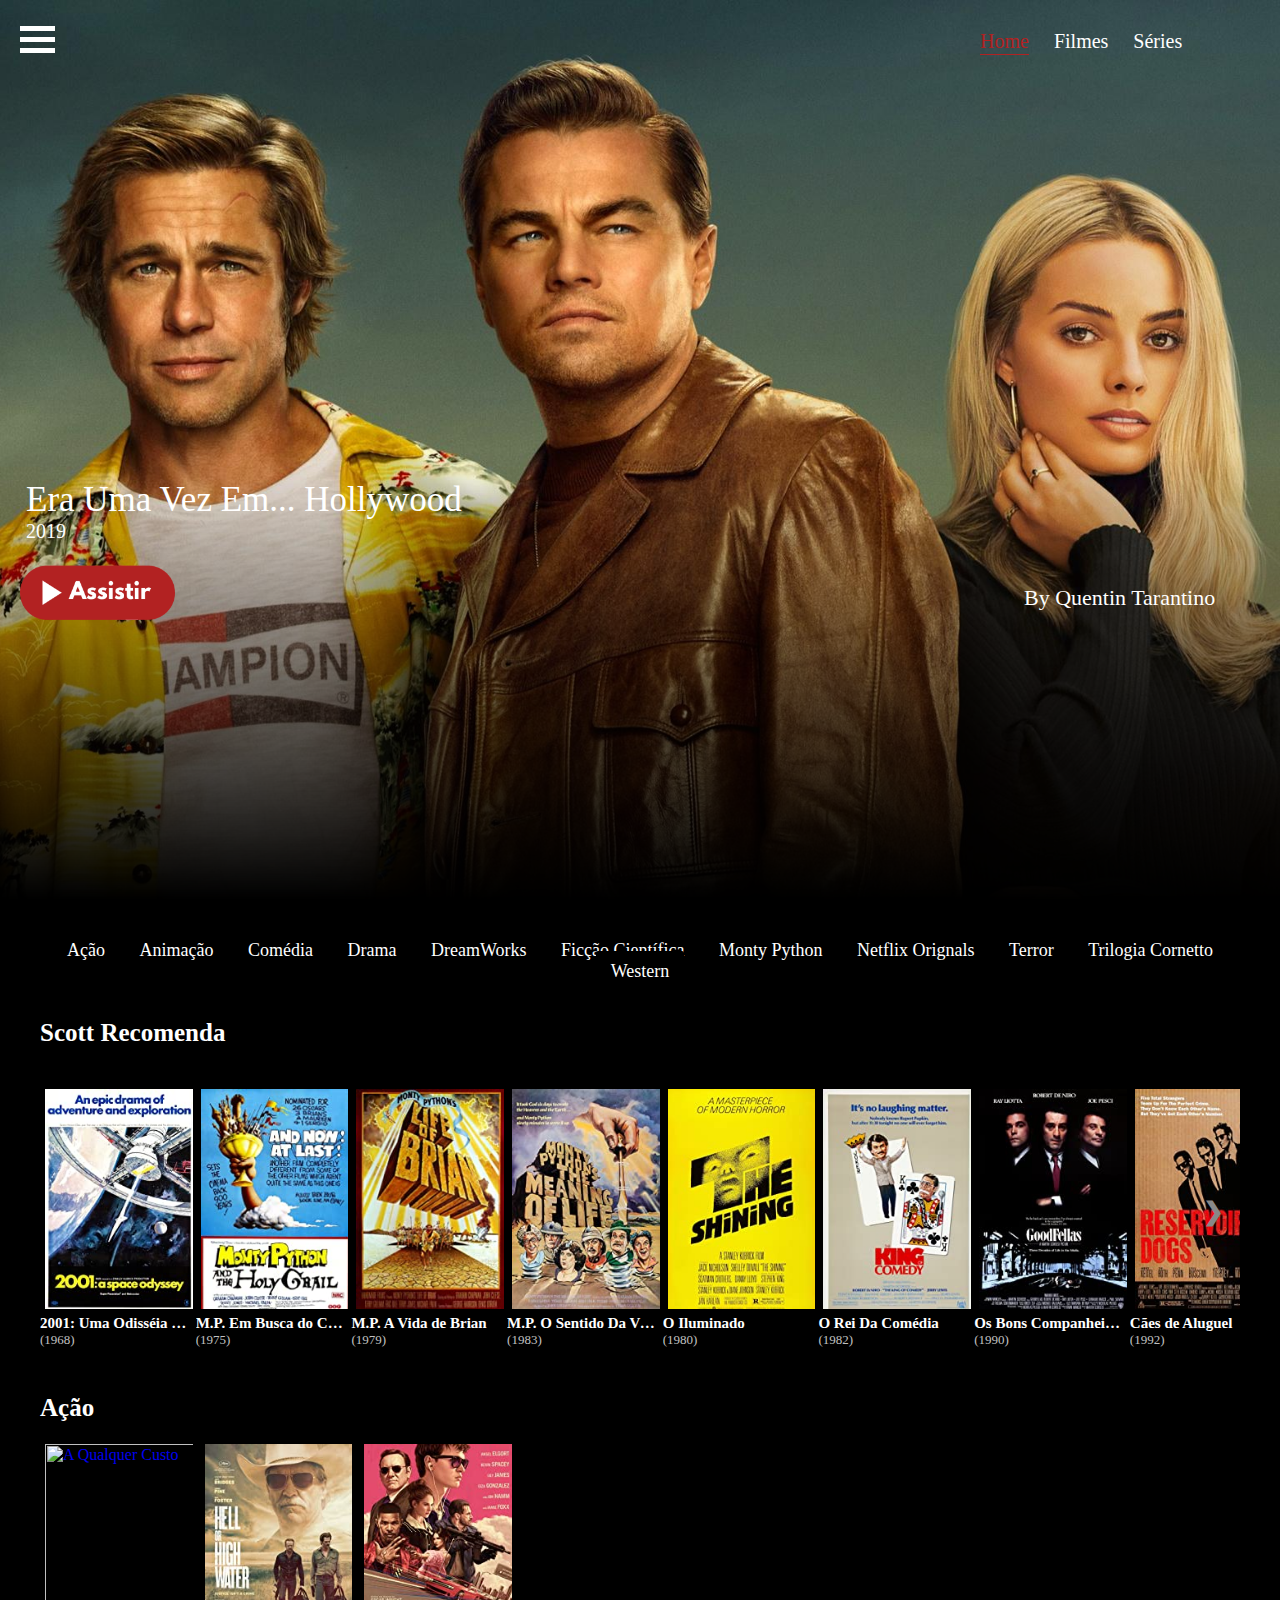
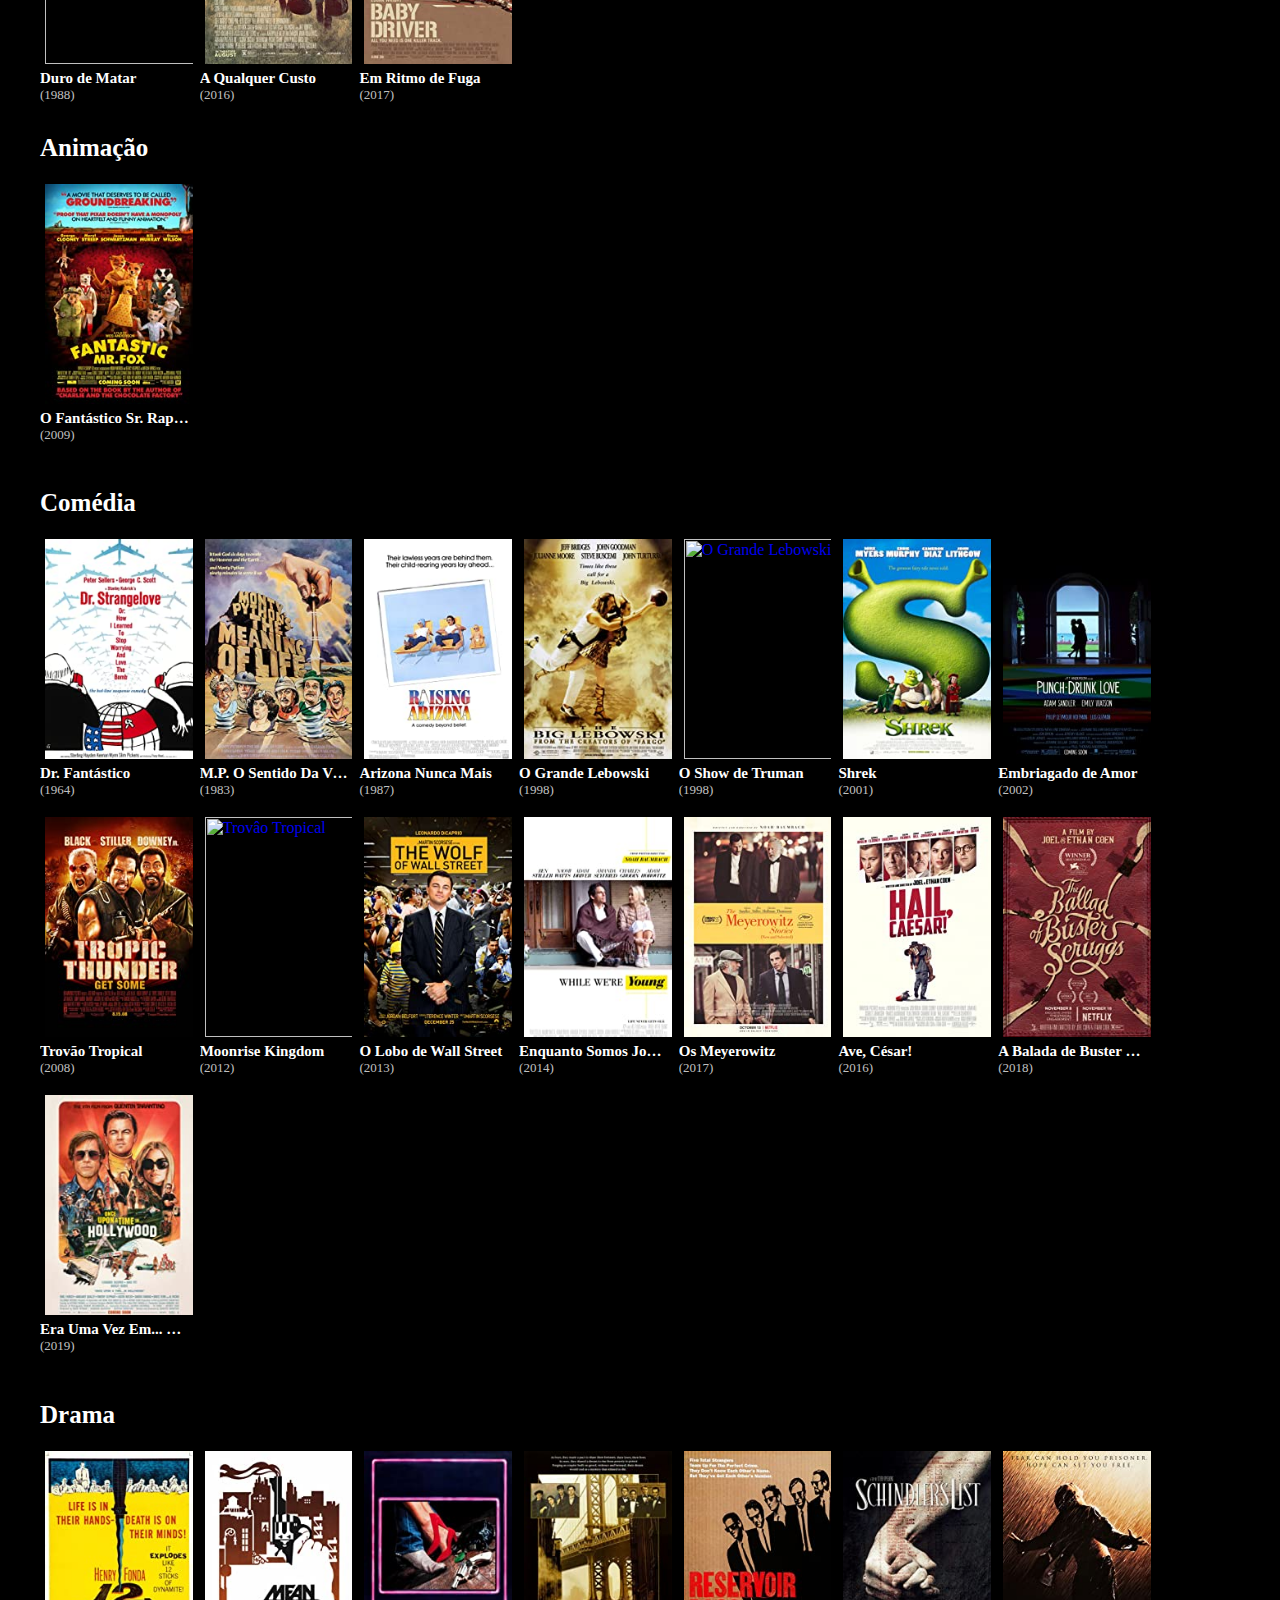
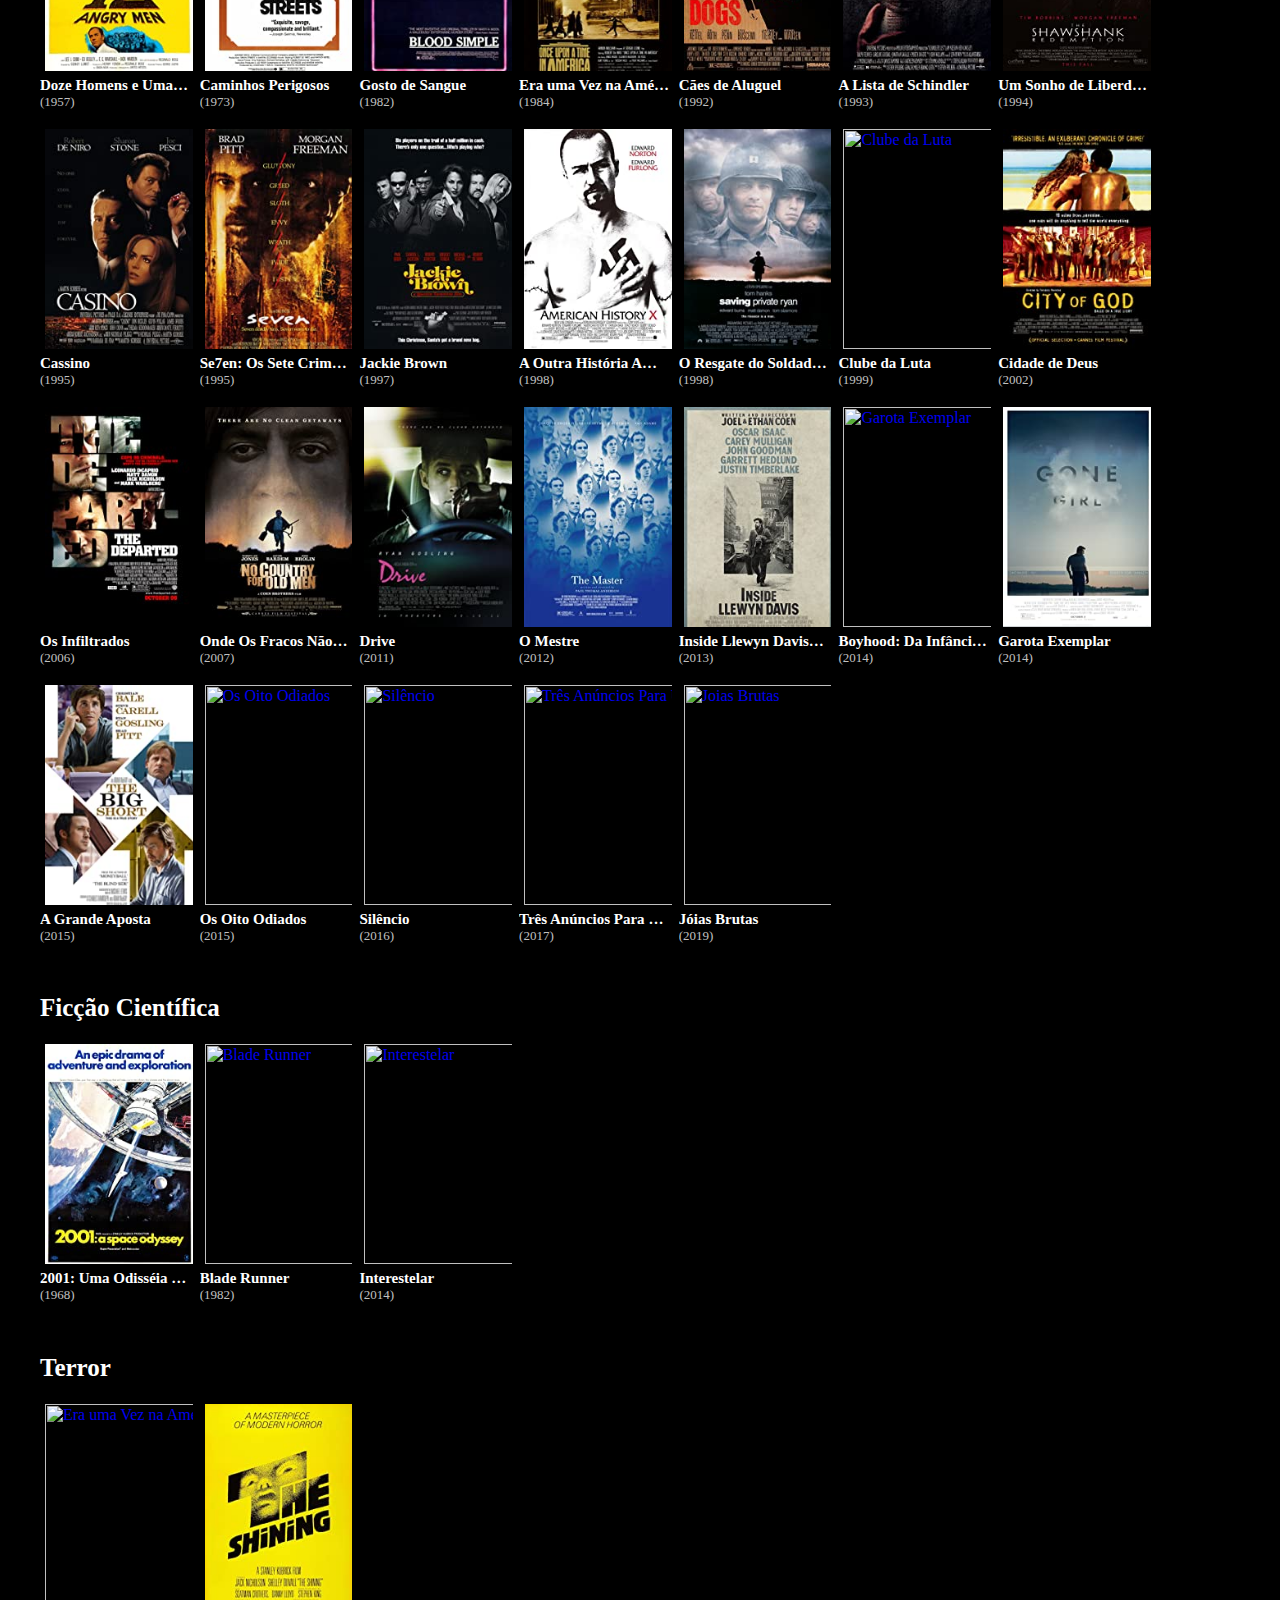
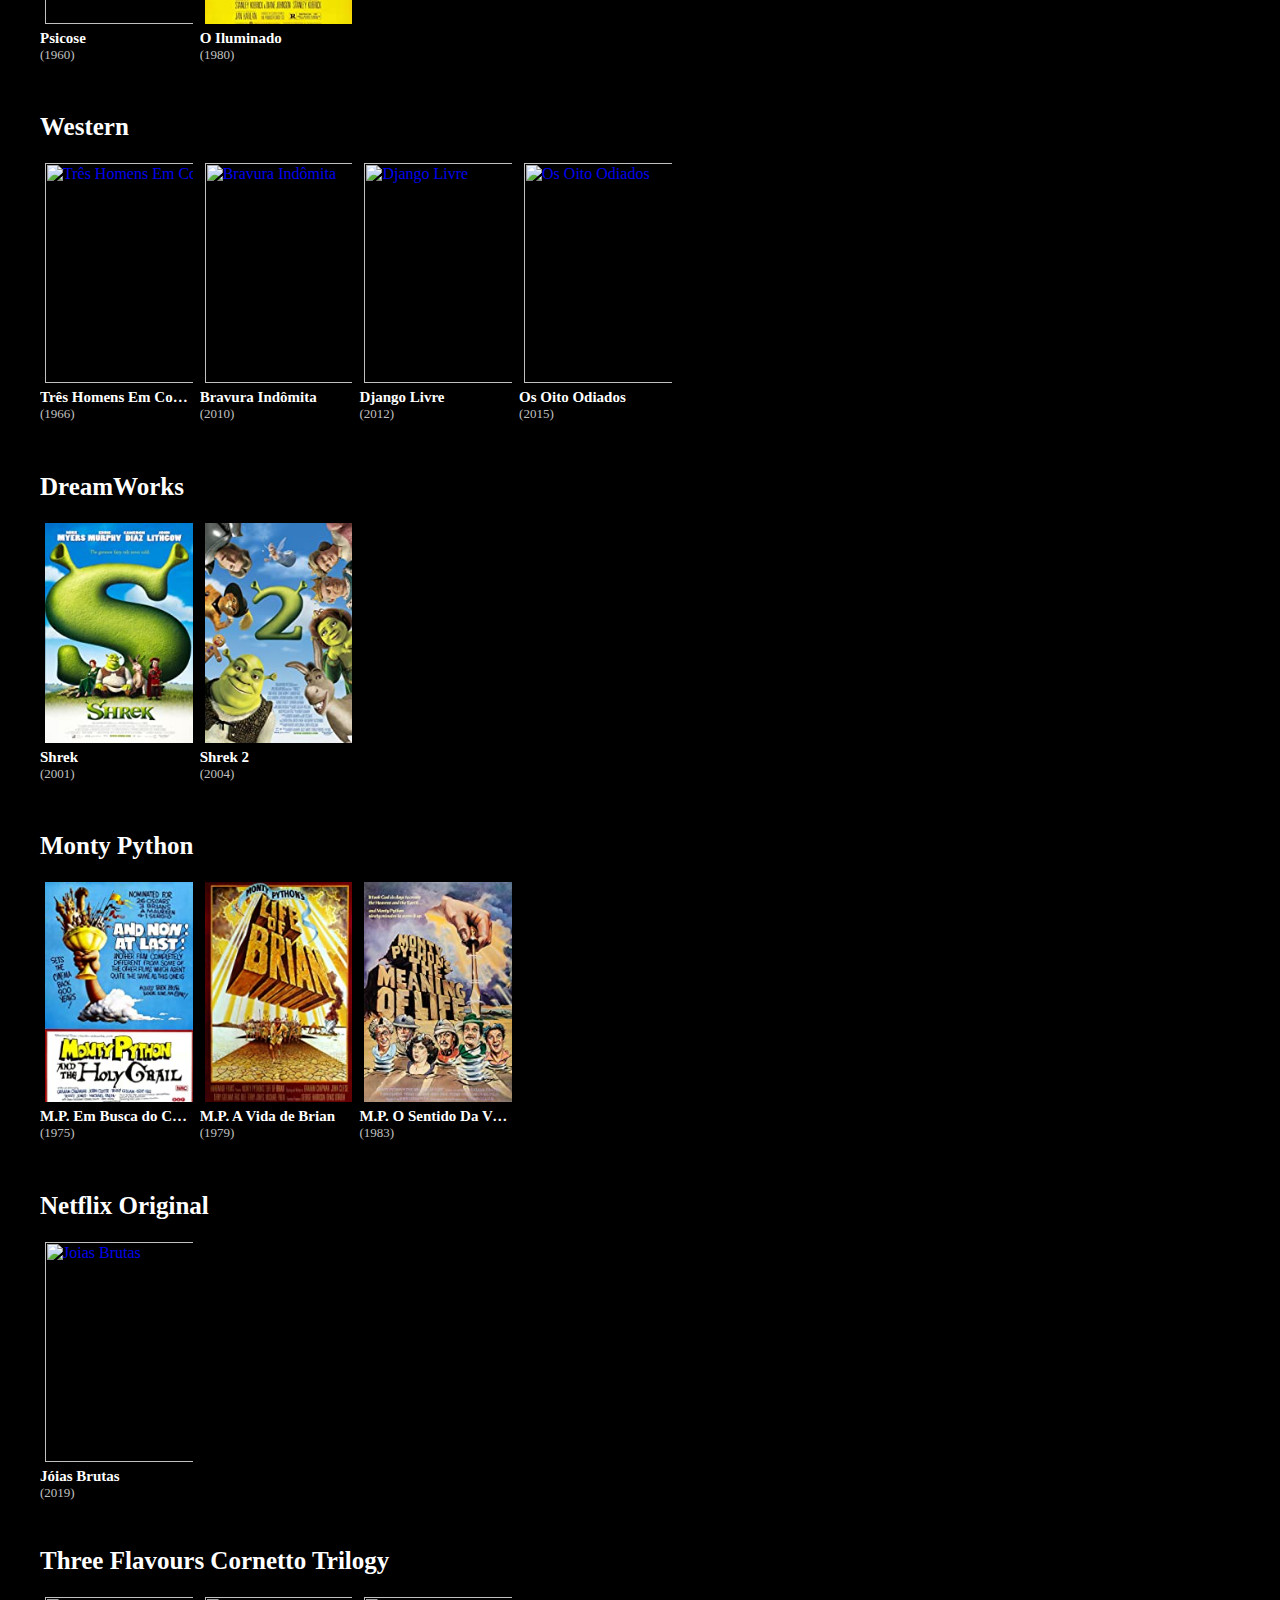
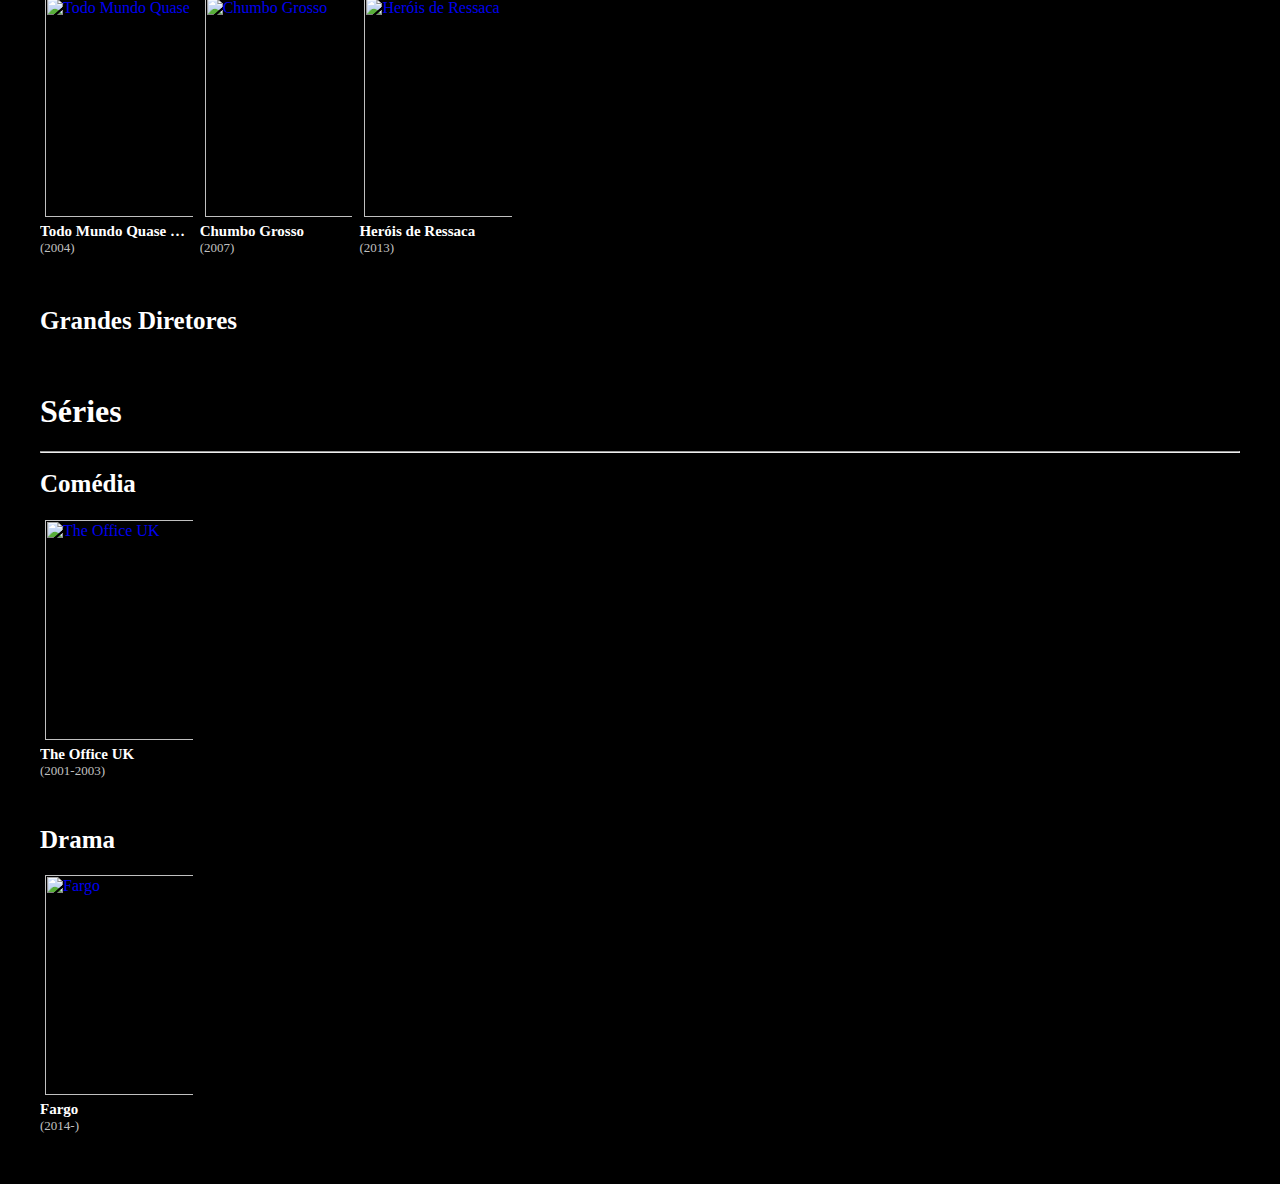
==== commit 30c8ad65: "atualizando..." ====
--- a/index.html
+++ b/index.html
@@ -27,7 +27,7 @@
 					<h2 id="tModal" style="text-align: center"></h2>
 					<hr/>
 				</div>
-				<div id="Modal" style="padding-left: 40%; padding-top: 10px; padding-bottom: 20px"></div>
+				<div id="Modal" style="text-align: center; padding-top: 10px; padding-bottom: 20px"></div>
 
 				<div class="coluna2">
 					<div id="imgModal" class="modal-body"></div>
@@ -97,7 +97,7 @@
 		<div class="coluna">
 			<div id="pages">
 				<div id="div1">
-					<h1 class="title">Scott Recomenda</h1>
+					<h1 class="title"><a id="linkD" href="recomendacoes.html" target="_blank"><a id="linkD" href="recomendacoes.html">Scott Recomenda</h1>
 					<div class="slideshow-container">
 
 						<div id="slides1" class="mySlides">
@@ -239,7 +239,20 @@
 			</div>
 
 				<div id="div1">
-					<h1 id="acao" class="title">Ação</h1>
+					<h1 id="acao" class="title"><a id="linkD" href="recomendacoes.html" target="_blank">Ação</h1>
+
+					<div class="tooltip">
+						<div class="container1" onmouseover="filmeOver('capas67','f67', 'c67', 's67')" onmouseout="filmeOut('capas67','f67', 'c67', 's67')">
+							<a href="https://yofic27535.cincopa.com/watch/A4HAcLOLOO68!AsFDeoEjUvmW" target="_blank"><div class="cImagem" id="f67"><img id="capas67" class="capas" src="imagens/duro-de-matar.jpg" alt="A Qualquer Custo"></div></a><div class="text">Duro de Matar </div><div class="text2">(1988)</div>
+							<div class="overlay">
+								<div id="filmeHover"><a href="https://yofic27535.cincopa.com/watch/A4HAcLOLOO68!AsFDeoEjUvmW" target="_blank"><img id="play" src="imagens/play.png"></a></div>
+							</div>
+
+							<div class="overlay">
+								<div id="filmeIMDb"><img id="btn" class="icon" src="imagens/more.png" onclick="modal('Duro de Matar (1988)','John McTiernan', '2h12m','Ação, Thriller', 0, 0, 'duro-de-matar.jpg')"></div>
+							</div>
+						</div>
+					</div>
 
 					<div class="tooltip">
 						<div class="container1" onmouseover="filmeOver('capas21','f21', 'c21', 's21')" onmouseout="filmeOut('capas21','f21', 'c21', 's21')">
@@ -270,7 +283,7 @@
 				</div>
 
 				<div id="div1">
-					<h1 id="animacao" class="title">Animação</h1>
+					<h1 id="animacao" class="title"><a id="linkD" href="recomendacoes.html" target="_blank">Animação</h1>
 
 					<div class="tooltip">
 
@@ -288,7 +301,7 @@
 				</div>
 
 				<div id="div1">
-					<h1 id="comedia" class="title">Comédia</h1>
+					<h1 id="comedia" class="title"><a id="linkD" href="recomendacoes.html" target="_blank">Comédia</h1>
 
 						<div class="tooltip">
 							<div class="container1" onmouseover="filmeOver('capas28','f28', 'c28', 's28')" onmouseout="filmeOut('capas28','f28', 'c28', 's28')">
@@ -343,6 +356,19 @@
 						</div>
 
 						<div class="tooltip">
+							<div class="container1" onmouseover="filmeOver('capas64','f64', 'c64', 's64')" onmouseout="filmeOut('capas64','f64', 'c64', 's64')">
+								<a href="https://yofic27535.cincopa.com/watch/A4HAcLOLOO68!AoBD-q05resU" target="_blank"><div class="cImagem" id="f64"><img id="capas64"class="capas" src="imagens/o-show-truman.jpg" alt="O Grande Lebowski"></div></a><div class="text">O Show de Truman</div><div class="text2">(1998)</div>
+								<div class="overlay">
+									<div id="filmeHover"><a href="https://yofic27535.cincopa.com/watch/A4HAcLOLOO68!AoBD-q05resU" target="_blank"><img id="play" src="imagens/play.png"></a></div>
+								</div>
+
+								<div class="overlay">
+									<div id="filmeIMDb"><img id="btn" class="icon" src="imagens/more.png" onclick="modal('O Show de Truman (1998)','Peter Weir', '1h43m','Comédia, Drama, Ficção Científica', 4, 1, 'o-show-truman.jpg')"></div>
+								</div>
+							</div>
+						</div>
+
+						<div class="tooltip">
 							<div class="container1" onmouseover="filmeOver('capas29','f29', 'c29', 's29')" onmouseout="filmeOut('capas29','f29', 'c29', 's29')">
 								<a href="https://scottsilva921.cincopa.com/watch/AcHAltu0tQtF" target="_blank"><div class="cImagem" id="f29"><img id="capas29" class="capas" src="imagens/shrek.jpg" alt="Shrek"></div></a><div class="text">Shrek </div><div class="text2">(2001)</div>
 								<div class="overlay">
@@ -384,6 +410,19 @@
 						</div>
 
 						<div class="tooltip">
+							<div class="container1" onmouseover="filmeOver('capas65','f65', 'c65', 's65')" onmouseout="filmeOut('capas65','f65', 'c65', 's65')">
+								<a href="https://yofic27535.cincopa.com/watch/A4HAcLOLOO68!AcND5rU2sOnO" target="_blank"><div class="cImagem" id="f65"><img id="capas65" class="capas" src="imagens/moonrise-kingdom.jpg" alt="Trovâo Tropical"></div></a><div class="text">Moonrise Kingdom </div><div class="text2">(2012)</div>
+								<div class="overlay">
+									<div id="filmeHover"><a href="https://yofic27535.cincopa.com/watch/A4HAcLOLOO68!AcND5rU2sOnO" target="_blank"><img id="play" src="imagens/play.png"></a></div>
+								</div>
+
+								<div class="overlay">
+									<div id="filmeIMDb"><img id="btn" class="icon" src="imagens/more.png" onclick="modal('Moonrise Kingdom (2012)','Wes Anderson', '1h34m','Comédia, Drama, Romance', 0, 0, 'moonrise-kingdom.jpg')"></div>
+								</div>
+							</div>
+						</div>
+
+						<div class="tooltip">
 							<div class="container1" onmouseover="filmeOver('capas37', 'f37', 'c37', 's37')" onmouseout="filmeOut('capas37','f37', 'c37', 's37')">
 								<a href="https://lafobo1015.cincopa.com/watch/A4HAcLOLOO68!AgGDhnUEn2Zs" target="_blank"><div class="cImagem" id="f37"><img id="capas37" class="capas" src="imagens/o-lobo-de-wall-street.jpg" alt="O Lobo de Wall Street"></div></a><div class="text">O Lobo de Wall Street</div><div class="text2">(2013)</div>
 								<div class="overlay">
@@ -464,7 +503,7 @@
 				</div>
 
 				<div id="div1">
-					<h1 id="drama" class="title">Drama</h1>
+					<h1 id="drama" class="title"><a id="linkD" href="recomendacoes.html" target="_blank">Drama</h1>
 
 					<div class="tooltip">
 						<div class="container1" onmouseover="filmeOver('capas39','f39', 'c39', 's39')" onmouseout="filmeOut('capas39','f39', 'c39', 's39')">
@@ -488,7 +527,7 @@
 							</div>
 
 							<div class="overlay">
-								<div id="filmeIMDb"><img id="btn" class="icon" src="imagens/more.png" onclick="modal('Caminhos Perigosos (1973)','Martin Scorsese', '1h52m','Crime/Drama', 5, 0, 'caminhos-perigosos.jpg')"></div>
+								<div id="filmeIMDb"><img id="btn" class="icon" src="imagens/more.png" onclick="modal('Caminhos Perigosos (1973)','Martin Scorsese', '1h52m','Crime/Drama', 4, 1, 'caminhos-perigosos.jpg')"></div>
 							</div>
 						</div>
 					</div>
@@ -626,6 +665,19 @@
 					</div>
 
 					<div class="tooltip">
+						<div class="container1" onmouseover="filmeOver('capas68','f68', 'c68', 's68')" onmouseout="filmeOut('capas68','f68', 'c68', 's68')">
+							<a href="https://yofic27535.cincopa.com/watch/A4HAcLOLOO68!AUEDErUQVruA" target="_blank"><div class="cImagem" id="f68"><img id="capas68" class="capas" src="imagens/clube-da-luta.jpg" alt="Clube da Luta"></div></a><div class="text">Clube da Luta </div><div class="text2">(1999)</div>
+							<div class="overlay">
+								<div id="filmeHover"><a href="https://yofic27535.cincopa.com/watch/A4HAcLOLOO68!AUEDErUQVruA" target="_blank"><img id="play" src="imagens/play.png"></a></div>
+							</div>
+
+							<div class="overlay">
+								<div id="filmeIMDb"><img id="btn" class="icon" src="imagens/more.png" onclick="modal('Clube da Luta (1999)','David Fincher', '2h19m','Drama', 5, 0, 'clube-da-luta.jpg')"></div>
+							</div>
+						</div>
+					</div>
+
+					<div class="tooltip">
 						<div class="container1" onmouseover="filmeOver('capas46','f46', 'c46', 's46')" onmouseout="filmeOut('capas46','f46', 'c46', 's46')">
 							<a href="https://domolal955.cincopa.com/watch/A4HAcLOLOO68!AwCDbmEwYXZE" target="_blank"><div class="cImagem" id="f46"><img id="capas46" class="capas" src="imagens/cidade-de-deus.jpg" alt="Cidade de Deus"></div></a><div class="text">Cidade de Deus</div><div class="text2">(2002)</div>
 							<div class="overlay">
@@ -705,6 +757,19 @@
 					</div>
 
 					<div class="tooltip">
+						<div class="container1" onmouseover="filmeOver('capas69','f69', 'c69', 's69')" onmouseout="filmeOut('capas69','f69', 'c69', 's69')">
+							<a href="https://yofic27535.cincopa.com/watch/A4HAcLOLOO68!AgMDTqEyZHQb" target="_blank"><div class="cImagem" id="f69"><img id="capas69" class="capas" src="imagens/boyhood.jpg" alt="Garota Exemplar"></div></a><div class="text">Boyhood: Da Infância à Juventude</div><div class="text2">(2014)</div>
+							<div class="overlay">
+								<div id="filmeHover"><a href="https://yofic27535.cincopa.com/watch/A4HAcLOLOO68!AgMDTqEyZHQb" target="_blank"><img id="play" src="imagens/play.png"></a></div>
+							</div>
+
+							<div class="overlay">
+								<div id="filmeIMDb"><img id="btn" class="icon" src="imagens/more.png" onclick="modal('Garota Exemplar (2014)','David Fincher', '2h29m','Drama, Mistério, Thriller', 0, 0, 'boyhood.jpg')"></div>
+							</div>
+						</div>
+					</div>
+
+					<div class="tooltip">
 						<div class="container1" onmouseover="filmeOver('capas58','f58', 'c58', 's58')" onmouseout="filmeOut('capas58','f58', 'c58', 's58')">
 							<a href="https://joxise8323.cincopa.com/watch/A4HAcLOLOO68!A0EDlpE3vtZp" target="_blank"><div class="cImagem" id="f58"><img id="capas58" class="capas" src="imagens/garota-exemplar.jpg" alt="Garota Exemplar"></div></a><div class="text">Garota Exemplar</div><div class="text2">(2014)</div>
 							<div class="overlay">
@@ -718,14 +783,27 @@
 					</div>
 
 					<div class="tooltip">
+						<div class="container1" onmouseover="filmeOver('capas63','f63', 'c63', 's63')" onmouseout="filmeOut('capas63','f63', 'c63', 's63')">
+							<a href="https://yofic27535.cincopa.com/watch/A4HAcLOLOO68!AAODCp0og-rg" target="_blank"><div class="cImagem" id="f63"><img id="capas63" class="capas" src="imagens/a-grande-aposta.jpg" alt="A Grande Aposta"></div></a><div class="text">A Grande Aposta</div><div class="text2">(2015)</div>
+							<div class="overlay">
+								<div id="filmeHover"><a href="https://yofic27535.cincopa.com/watch/A4HAcLOLOO68!AAODCp0og-rg" target="_blank"><img id="play" src="imagens/play.png"></a></div>
+							</div>
+
+							<div class="overlay">
+								<div id="filmeIMDb"><img id="btn" class="icon" src="imagens/more.png" onclick="modal('A Grande Aposta (2015)','Adam McKay', '2h10m',' Comédia, Drama', 0, 0, 'a-grande-aposta.jpg')"></div>
+							</div>
+						</div>
+					</div>
+
+					<div class="tooltip">
 						<div class="container1" onmouseover="filmeOver('capas3','f3', 'c3', 's3')" onmouseout="filmeOut('capas3','f3', 'c3', 's3')">
-							<a href="https://u855900.cincopa.com/watch/A4HAcLOLOO68!AcNDZjk3u8ot" target="_blank"><div class="cImagem" id="f3"><img id="capas3" class="capas" src="https://m.media-amazon.com/images/M/MV5BMjA1MTc1NTg5NV5BMl5BanBnXkFtZTgwOTM2MDEzNzE@._V1_UX182_CR0,0,182,268_AL_.jpg" alt="Os Oito Odiados"></div></a><div class="text">Os Oito Odiados</div><div class="text2">(2015)</div>
+							<a href="https://u855900.cincopa.com/watch/A4HAcLOLOO68!AcNDZjk3u8ot" target="_blank"><div class="cImagem" id="f3"><img id="capas3" class="capas" src="imagens/os-oito-odiados.jpg" alt="Os Oito Odiados"></div></a><div class="text">Os Oito Odiados</div><div class="text2">(2015)</div>
 							<div class="overlay">
 								<div id="filmeHover"><a href="https://u855900.cincopa.com/watch/A4HAcLOLOO68!AcNDZjk3u8ot" target="_blank"><img id="play" src="imagens/play.png"></a></div>
 							</div>
 
 							<div class="overlay">
-								<div id="filmeIMDb"><img id="btn" class="icon" src="imagens/more.png" onclick="modal('Os Oito Odiados (2015)','Quentin Tarantino', '2h48m',' Crime, Drama, Mistério')"></div>
+								<div id="filmeIMDb"><img id="btn" class="icon" src="imagens/more.png" onclick="modal('Os Oito Odiados (2015)','Quentin Tarantino', '2h48m',' Crime, Drama, Mistério, Western', 0, 0, 'os-oito-odiados.jpg')"></div>
 							</div>
 						</div>
 					</div>
@@ -733,13 +811,13 @@
 					<div class="tooltip">
 
 						<div class="container1" onmouseover="filmeOver('capas19','f19', 'c19', 's19')" onmouseout="filmeOut('capas19','f19', 'c19', 's19')">
-							<a href="https://rabevo9820.cincopa.com/watch/A4HAcLOLOO68!AoPDCiEIOfnN" target="_blank"><div class="cImagem" id="f19"><img id="capas19" class="capas" src="https://m.media-amazon.com/images/M/MV5BMjY3OTk0NjA2NV5BMl5BanBnXkFtZTgwNTg3Mjc2MDI@._V1_UX182_CR0,0,182,268_AL_.jpg" alt="Silêncio"></div></a><div class="text">Silêncio</div> <div class="text2">(2016)</div>
+							<a href="https://rabevo9820.cincopa.com/watch/A4HAcLOLOO68!AoPDCiEIOfnN" target="_blank"><div class="cImagem" id="f19"><img id="capas19" class="capas" src="imagens/silencio.jpg" alt="Silêncio"></div></a><div class="text">Silêncio</div> <div class="text2">(2016)</div>
 							<div class="overlay">
 								<div id="filmeHover"><a href="https://rabevo9820.cincopa.com/watch/A4HAcLOLOO68!AoPDCiEIOfnN" target="_blank"><img id="play" src="imagens/play.png"></a></div>
 							</div>
 
 							<div class="overlay">
-								<div id="filmeIMDb"><img id="btn" class="icon" src="imagens/more.png" onclick="modal('Silêncio (2016)','Martin Scorsese', '2h41m','Drama, História')"></div>
+								<div id="filmeIMDb"><img id="btn" class="icon" src="imagens/more.png" onclick="modal('Silêncio (2016)','Martin Scorsese', '2h41m','Drama, História', 0, 0, 'silencio.jpg')"></div>
 							</div>
 
 						</div>
@@ -747,43 +825,57 @@
 
 					<div class="tooltip">
 						<div class="container1" onmouseover="filmeOver('capas49','f49', 'c49', 's49')" onmouseout="filmeOut('capas49','f49', 'c49', 's49')">
-							<a href="https://domolal955.cincopa.com/watch/A4HAcLOLOO68!AoLDIl0w2_av" target="_blank"><div class="cImagem" id="f49"><img id="capas49" class="capas" src="https://m.media-amazon.com/images/M/MV5BMjI0ODcxNzM1N15BMl5BanBnXkFtZTgwMzIwMTEwNDI@._V1_UX182_CR0,0,182,268_AL_.jpg" alt="Três Anúncios Para Um Crime"></div></a><div class="text">Três Anúncios Para Um Crime</div><div class="text2">(2017)</div>
+							<a href="https://domolal955.cincopa.com/watch/A4HAcLOLOO68!AoLDIl0w2_av" target="_blank"><div class="cImagem" id="f49"><img id="capas49" class="capas" src="imagens/tres-anuncios-para-um-crime.jpg" alt="Três Anúncios Para Um Crime"></div></a><div class="text">Três Anúncios Para Um Crime</div><div class="text2">(2017)</div>
 							<div class="overlay">
 								<div id="filmeHover"><a href="https://domolal955.cincopa.com/watch/A4HAcLOLOO68!AoLDIl0w2_av" target="_blank"><img id="play" src="imagens/play.png"></a></div>
 							</div>
 
 							<div class="overlay">
-								<div id="filmeIMDb"><img id="btn" class="icon" src="imagens/more.png" onclick="modal('Três Anúncios Para Um Crime (2017)','Martin McDonagh', '1h55m','Comédia, Crime, Drama', 4, 1)"></div>
+								<div id="filmeIMDb"><img id="btn" class="icon" src="imagens/more.png" onclick="modal('Três Anúncios Para Um Crime (2017)','Martin McDonagh', '1h55m','Comédia, Crime, Drama', 4, 1, 'tres-anuncios-para-um-crime.jpg')"></div>
 							</div>
 						</div>
 					</div>
 
 					<div class="tooltip">
 						<div class="container1" onmouseover="filmeOver('capas030','f030', 'c030', 's030')" onmouseout="filmeOut('capas030','f030', 'c030', 's030')">
-							<a href="https://u855900.cincopa.com/watch/A4HAcLOLOO68!AMDDNi08m85v" target="_blank"><div class="cImagem" id="f030"><img id="capas030" class="capas" src="https://m.media-amazon.com/images/M/MV5BZDhkMjUyYjItYWVkYi00YTM5LWE4MGEtY2FlMjA3OThlYmZhXkEyXkFqcGdeQXVyODk4OTc3MTY@._V1_UX182_CR0,0,182,268_AL_.jpg" alt="Joias Brutas"></div></a><div class="text">Jóias Brutas</div><div class="text2">(2019)</div>
+							<a href="https://u855900.cincopa.com/watch/A4HAcLOLOO68!AMDDNi08m85v" target="_blank"><div class="cImagem" id="f030"><img id="capas030" class="capas" src="imagens/joias-brutas.jpg" alt="Joias Brutas"></div></a><div class="text">Jóias Brutas</div><div class="text2">(2019)</div>
 							<div class="overlay">
 								<div id="filmeHover"><a href="https://u855900.cincopa.com/watch/A4HAcLOLOO68!AMDDNi08m85v" target="_blank"><img id="play" src="imagens/play.png"></a></div>
 							</div>
 
 							<div class="overlay">
-								<div id="filmeIMDb"><img id="btn" class="icon" src="imagens/more.png" onclick="modal('Jóias Brutas (2019)','Josh Safdie, Ben Safdie', '2h15m','Crime, Drama, Thriller', 4, 1)"></div>
-							</div>
-						</div>
-					</div>
-				</div>
-
-				<div id="div1">
-					<h1 id="fcientifica" class="title">Ficção Científica</h1>
+								<div id="filmeIMDb"><img id="btn" class="icon" src="imagens/more.png" onclick="modal('Jóias Brutas (2019)','Josh Safdie, Ben Safdie', '2h15m','Crime, Drama, Thriller', 4, 1, 'joias-brutas.jpg')"></div>
+							</div>
+						</div>
+					</div>
+				</div>
+
+				<div id="div1">
+					<h1 id="fcientifica" class="title"><a id="linkD" href="recomendacoes.html" target="_blank">Ficção Científica</h1>
 
 					<div class="tooltip1">
 						<div class="container1" onmouseover="filmeOver('capas033','f033', 'c033', 's033')" onmouseout="filmeOut('capas033','f033', 'c033', 's033')">
-							<a href="https://lafobo1015.cincopa.com/watch/A4HAcLOLOO68!AEFDgmUFT-oL" target="_blank"><div class="cImagem" id="f033"><img id="capas033" class="capas" src="https://m.media-amazon.com/images/M/MV5BMmNlYzRiNDctZWNhMi00MzI4LThkZTctMTUzMmZkMmFmNThmXkEyXkFqcGdeQXVyNzkwMjQ5NzM@._V1_UX182_CR0,0,182,268_AL_.jpg" alt="2001: Uma Odisséia No Espaço"></div></a><div class="text">2001: Uma Odisséia No Espaço</div><div class="text2">(1968)</div>
+							<a href="https://lafobo1015.cincopa.com/watch/A4HAcLOLOO68!AEFDgmUFT-oL" target="_blank"><div class="cImagem" id="f033"><img id="capas033" class="capas" src="imagens/2001-uma-odisseia-no-espaco.jpg" alt="2001: Uma Odisséia No Espaço"></div></a><div class="text">2001: Uma Odisséia No Espaço</div><div class="text2">(1968)</div>
 							<div class="overlay">
 								<div id="filmeHover"><a href="https://lafobo1015.cincopa.com/watch/A4HAcLOLOO68!AEFDgmUFT-oL" target="_blank"><img id="play" src="imagens/play.png"></a></div><br>
 							</div>
 
 							<div class="overlay">
-								<div id="filmeIMDb"><img id="btn" class="icon" src="imagens/more.png" onclick="modal('2001: Uma Odisséia No Espaço (1968)','Stanley Kubrick', '2h29m','Ficção científica/Aventura', 5, 0)"></div>
+								<div id="filmeIMDb"><img id="btn" class="icon" src="imagens/more.png" onclick="modal('2001: Uma Odisséia No Espaço (1968)','Stanley Kubrick', '2h29m','Ficção científica/Aventura', 5, 0, '2001-uma-odisseia-no-espaco.jpg')"></div>
+							</div>
+
+						</div>
+					</div>
+
+					<div class="tooltip1">
+						<div class="container1" onmouseover="filmeOver('capas66','f66', 'c66', 's66')" onmouseout="filmeOut('capas66','f66', 'c66', 's66')">
+							<a href="https://yofic27535.cincopa.com/watch/A4HAcLOLOO68!AoKDIrEXEnvv" target="_blank"><div class="cImagem" id="f66"><img id="capas66" class="capas" src="imagens/blade-runner.jpg" alt="Blade Runner"></div></a><div class="text">Blade Runner</div><div class="text2">(1982)</div>
+							<div class="overlay">
+								<div id="filmeHover"><a href="https://yofic27535.cincopa.com/watch/A4HAcLOLOO68!AoKDIrEXEnvv" target="_blank"><img id="play" src="imagens/play.png"></a></div><br>
+							</div>
+
+							<div class="overlay">
+								<div id="filmeIMDb"><img id="btn" class="icon" src="imagens/more.png" onclick="modal('Blade Runner (1982)','Ridley Scott', '1h57m','Ação, Ficção científica, Thriller', 0, 0, 'blade-runner.jpg')"></div>
 							</div>
 
 						</div>
@@ -791,208 +883,208 @@
 
 					<div class="tooltip">
 						<div class="container1" onmouseover="filmeOver('capas45','f45', 'c45', 's45')" onmouseout="filmeOut('capas45','f45', 'c45', 's45')">
-							<a href="https://domolal955.cincopa.com/watch/A4HAcLOLOO68!AANDIn0GTz2T" target="_blank"><div class="cImagem" id="f45"><img id="capas45" class="capas" src="https://m.media-amazon.com/images/M/MV5BZjdkOTU3MDktN2IxOS00OGEyLWFmMjktY2FiMmZkNWIyODZiXkEyXkFqcGdeQXVyMTMxODk2OTU@._V1_UX182_CR0,0,182,268_AL_.jpg" alt="Interestelar"></div></a><div class="text">Interestelar </div><div class="text2">(2014)</div>
+							<a href="https://domolal955.cincopa.com/watch/A4HAcLOLOO68!AANDIn0GTz2T" target="_blank"><div class="cImagem" id="f45"><img id="capas45" class="capas" src="imagens/interestelar.jpg" alt="Interestelar"></div></a><div class="text">Interestelar </div><div class="text2">(2014)</div>
 							<div class="overlay">
 								<div id="filmeHover"><a href="https://domolal955.cincopa.com/watch/A4HAcLOLOO68!AANDIn0GTz2T" target="_blank"><img id="play" src="imagens/play.png"></a></div>
 							</div>
 
 							<div class="overlay">
-								<div id="filmeIMDb"><img id="btn" class="icon" src="imagens/more.png" onclick="modal('Interestelar (2014)','Christopher Nolan', ' 2h49m','Aventura, Drama, Ficção Científica')"></div>
-							</div>
-						</div>
-					</div>
-
-				</div>
-
-				<div id="div1">
-					<h1 id="terror" class="title">Terror</h1>
+								<div id="filmeIMDb"><img id="btn" class="icon" src="imagens/more.png" onclick="modal('Interestelar (2014)','Christopher Nolan', ' 2h49m','Aventura, Drama, Ficção Científica', 0, 0, 'interestelar.jpg')"></div>
+							</div>
+						</div>
+					</div>
+
+				</div>
+
+				<div id="div1">
+					<h1 id="terror" class="title"><a id="linkD" href="recomendacoes.html" target="_blank">Terror</h1>
 
 					<div class="tooltip">
 						<div class="container1" onmouseover="filmeOver('capas53','f53', 'c53', 's53')" onmouseout="filmeOut('capas53','f53', 'c53', 's53')">
-							<a href="https://joxise8323.cincopa.com/watch/A4HAcLOLOO68!AkIDAoUkdQvB" target="_blank"><div class="cImagem" id="f53"><img id="capas53" class="capas" src="https://m.media-amazon.com/images/M/MV5BNTQwNDM1YzItNDAxZC00NWY2LTk0M2UtNDIwNWI5OGUyNWUxXkEyXkFqcGdeQXVyNzkwMjQ5NzM@._V1_UX182_CR0,0,182,268_AL_.jpg" alt="Era uma Vez na América"></div></a><div class="text">Psicose</div><div class="text2">(1960)</div>
+							<a href="https://joxise8323.cincopa.com/watch/A4HAcLOLOO68!AkIDAoUkdQvB" target="_blank"><div class="cImagem" id="f53"><img id="capas53" class="capas" src="imagens/psicose.jpg" alt="Era uma Vez na América"></div></a><div class="text">Psicose</div><div class="text2">(1960)</div>
 							<div class="overlay">
 								<div id="filmeHover"><a href="https://joxise8323.cincopa.com/watch/A4HAcLOLOO68!AkIDAoUkdQvB" target="_blank"><img id="play" src="imagens/play.png"></a></div>
 							</div>
 
 							<div class="overlay">
-								<div id="filmeIMDb"><img id="btn" class="icon" src="imagens/more.png" onclick="modal('Psicose (1960)','Alfred Hitchcock', '1h49m','Terror, Mistério, Thriller')"></div>
+								<div id="filmeIMDb"><img id="btn" class="icon" src="imagens/more.png" onclick="modal('Psicose (1960)','Alfred Hitchcock', '1h49m','Terror, Mistério, Thriller', 0, 0, 'psicose.jpg')"></div>
 							</div>
 						</div>
 					</div>
 
 					<div class="tooltip1">
 							<div class="container1" onmouseover="filmeOver('capas027','f027', 'c027', 's027')" onmouseout="filmeOut('capas027','f027', 'c027', 's027')">
-								<a href="https://lafobo1015.cincopa.com/watch/A4HAcLOLOO68!A4IDQk0jnJR2" target="_blank"><div class="cImagem" id="f027"><img id="capas027" class="capas" src="https://m.media-amazon.com/images/M/MV5BZWFlYmY2MGEtZjVkYS00YzU4LTg0YjQtYzY1ZGE3NTA5NGQxXkEyXkFqcGdeQXVyMTQxNzMzNDI@._V1_UX182_CR0,0,182,268_AL_.jpg" alt="O Iluminado"></div></a><div class="text">O Iluminado</div><div class="text2">(1980)</div>
+								<a href="https://lafobo1015.cincopa.com/watch/A4HAcLOLOO68!A4IDQk0jnJR2" target="_blank"><div class="cImagem" id="f027"><img id="capas027" class="capas" src="imagens/o-iluminado.jpg" alt="O Iluminado"></div></a><div class="text">O Iluminado</div><div class="text2">(1980)</div>
 								<div class="overlay">
 									<div id="filmeHover"><a href="https://lafobo1015.cincopa.com/watch/A4HAcLOLOO68!A4IDQk0jnJR2" target="_blank"><img id="play" src="imagens/play.png"></a></div><br>
 								</div>
 
 								<div class="overlay">
-									<div id="filmeIMDb"><img id="btn" class="icon" src="imagens/more.png" onclick="modal('O Iluminado (1980)','Stanley Kubrick', '2h26m','Terror/Mistério', 5, 0)"></div>
-								</div>
-
-							</div>
-						</div>
-				</div>
-
-				<div id="div1">
-					<h1 id="western" class="title">Western</h1>
+									<div id="filmeIMDb"><img id="btn" class="icon" src="imagens/more.png" onclick="modal('O Iluminado (1980)','Stanley Kubrick', '2h26m','Terror/Mistério', 5, 0, 'o-iluminado.jpg')"></div>
+								</div>
+
+							</div>
+						</div>
+				</div>
+
+				<div id="div1">
+					<h1 id="western" class="title"><a id="linkD" href="recomendacoes.html" target="_blank">Western</h1>
 
 					<div class="tooltip">
 						<div class="container1" onmouseover="filmeOver('capas43','f43', 'c43', 's43')" onmouseout="filmeOut('capas43','f43', 'c43', 's43')">
-							<a href="https://domolal955.cincopa.com/watch/A4HAcLOLOO68!A0ADJnUKELCu" target="_blank"><div class="cImagem" id="f43"><img id="capas43" class="capas" src="https://m.media-amazon.com/images/M/MV5BOTQ5NDI3MTI4MF5BMl5BanBnXkFtZTgwNDQ4ODE5MDE@._V1_UX182_CR0,0,182,268_AL_.jpg" alt="Três Homens Em Conflito"></div></a><div class="text">Três Homens Em Conflito </div><div class="text2">(1966)</div>
+							<a href="https://domolal955.cincopa.com/watch/A4HAcLOLOO68!A0ADJnUKELCu" target="_blank"><div class="cImagem" id="f43"><img id="capas43" class="capas" src="imagens/tres-homens-em-conflito.jpg" alt="Três Homens Em Conflito"></div></a><div class="text">Três Homens Em Conflito </div><div class="text2">(1966)</div>
 							<div class="overlay">
 								<div id="filmeHover"><a href="https://domolal955.cincopa.com/watch/A4HAcLOLOO68!A0ADJnUKELCu" target="_blank"><img id="play" src="imagens/play.png"></a></div>
 							</div>
 
 							<div class="overlay">
-								<div id="filmeIMDb"><img id="btn" class="icon" src="imagens/more.png" onclick="modal('Três Homens Em Conflito (1966)','Sergio Leone', '2h41m','Western')"></div>
+								<div id="filmeIMDb"><img id="btn" class="icon" src="imagens/more.png" onclick="modal('Três Homens Em Conflito (1966)','Sergio Leone', '2h41m','Western', 0, 0, 'tres-homens-em-conflito.jpg')"></div>
 							</div>
 						</div>
 					</div>
 
 					<div class="tooltip">
 						<div class="container1" onmouseover="filmeOver('capas57','f57', 'c57', 's57')" onmouseout="filmeOut('capas57','f57', 'c57', 's57')">
-							<a href="https://joxise8323.cincopa.com/watch/A4HAcLOLOO68!A0CD4rE_j9WW" target="_blank"><div class="cImagem" id="f57"><img id="capas57" class="capas" src="https://m.media-amazon.com/images/M/MV5BODhkZDIzNjgtOTA5ZS00MmMzLWFkNjYtM2Y2MzFjN2FkNjAzL2ltYWdlXkEyXkFqcGdeQXVyNTAyODkwOQ@@._V1_UY268_CR2,0,182,268_AL_.jpg" alt="Bravura Indômita"></div></a><div class="text">Bravura Indômita </div><div class="text2">(2010)</div>
+							<a href="https://joxise8323.cincopa.com/watch/A4HAcLOLOO68!A0CD4rE_j9WW" target="_blank"><div class="cImagem" id="f57"><img id="capas57" class="capas" src="imagens/bravura-indomita.jpg" alt="Bravura Indômita"></div></a><div class="text">Bravura Indômita </div><div class="text2">(2010)</div>
 							<div class="overlay">
 								<div id="filmeHover"><a href="https://joxise8323.cincopa.com/watch/A4HAcLOLOO68!A0CD4rE_j9WW" target="_blank"><img id="play" src="imagens/play.png"></a></div>
 							</div>
 
 							<div class="overlay">
-								<div id="filmeIMDb"><img id="btn" class="icon" src="imagens/more.png" onclick="modal('Bravura Indômita (2010)','Irmãos Coen', '1h50m','Drama, Western')"></div>
+								<div id="filmeIMDb"><img id="btn" class="icon" src="imagens/more.png" onclick="modal('Bravura Indômita (2010)','Irmãos Coen', '1h50m','Drama, Western', 4, 1, 'bravura-indomita.jpg')"></div>
 							</div>
 						</div>
 					</div>
 
 					<div class="tooltip">
 						<div class="container1" onmouseover="filmeOver('capas44','f44', 'c44', 's44')" onmouseout="filmeOut('capas44','f44', 'c44', 's44')">
-							<a href="https://domolal955.cincopa.com/watch/A4HAcLOLOO68!A8ED_mUpJjvW" target="_blank"><div class="cImagem" id="f44"><img id="capas44" class="capas" src="https://m.media-amazon.com/images/M/MV5BMjIyNTQ5NjQ1OV5BMl5BanBnXkFtZTcwODg1MDU4OA@@._V1_UX182_CR0,0,182,268_AL_.jpg" alt="Django Livre"></div></a><div class="text">Django Livre </div><div class="text2">(2012)</div>
+							<a href="https://domolal955.cincopa.com/watch/A4HAcLOLOO68!A8ED_mUpJjvW" target="_blank"><div class="cImagem" id="f44"><img id="capas44" class="capas" src="imagens/django-livre.jpg" alt="Django Livre"></div></a><div class="text">Django Livre </div><div class="text2">(2012)</div>
 							<div class="overlay">
 								<div id="filmeHover"><a href="https://domolal955.cincopa.com/watch/A4HAcLOLOO68!A8ED_mUpJjvW" target="_blank"><img id="play" src="imagens/play.png"></a></div>
 							</div>
 
 							<div class="overlay">
-								<div id="filmeIMDb"><img id="btn" class="icon" src="imagens/more.png" onclick="modal('Django Livre (2012)','Quentin Tarantino', ' 2h45m','Drama, Western', 5)"></div>
+								<div id="filmeIMDb"><img id="btn" class="icon" src="imagens/more.png" onclick="modal('Django Livre (2012)','Quentin Tarantino', ' 2h45m','Drama, Western', 5, 0, 'django-livre.jpg')"></div>
 							</div>
 						</div>
 					</div>
 
 					<div class="tooltip">
 						<div class="container1" onmouseover="filmeOver('capas03','f03', 'c03', 's03')" onmouseout="filmeOut('capas03','f03', 'c03', 's03')">
-							<a href="https://u855900.cincopa.com/watch/A4HAcLOLOO68!AcNDZjk3u8ot" target="_blank"><div class="cImagem" id="f03"><img id="capas03" class="capas" src="https://m.media-amazon.com/images/M/MV5BMjA1MTc1NTg5NV5BMl5BanBnXkFtZTgwOTM2MDEzNzE@._V1_UX182_CR0,0,182,268_AL_.jpg" alt="Os Oito Odiados"></div></a><div class="text">Os Oito Odiados</div><div class="text2">(2015)</div>
+							<a href="https://u855900.cincopa.com/watch/A4HAcLOLOO68!AcNDZjk3u8ot" target="_blank"><div class="cImagem" id="f03"><img id="capas03" class="capas" src="imagens/os-oito-odiados.jpg" alt="Os Oito Odiados"></div></a><div class="text">Os Oito Odiados</div><div class="text2">(2015)</div>
 							<div class="overlay">
 								<div id="filmeHover"><a href="https://u855900.cincopa.com/watch/A4HAcLOLOO68!AcNDZjk3u8ot" target="_blank"><img id="play" src="imagens/play.png"></a></div>
 							</div>
 
 							<div class="overlay">
-								<div id="filmeIMDb"><img id="btn" class="icon" src="imagens/more.png" onclick="modal('Os Oito Odiados (2015)','Quentin Tarantino', '2h48m','Crime, Drama, Mistério')"></div>
-							</div>
-						</div>
-					</div>
-				</div>
-
-				<div id="div1">
-					<h1 id="dreamworks" class="title"><a id="linkD" href="dreamworks.html" onmouseover="linkOver(this)" onmouseout="linkOut(this,'DreamWorks')">DreamWorks</a></h1>
+								<div id="filmeIMDb"><img id="btn" class="icon" src="imagens/more.png" onclick="modal('Os Oito Odiados (2015)','Quentin Tarantino', '2h48m','Crime, Drama, Mistério, Western', 0, 0, 'os-oito-odiados.jpg')"></div>
+							</div>
+						</div>
+					</div>
+				</div>
+
+				<div id="div1">
+					<h1 id="dreamworks" class="title"><a id="linkD" href="dreamworks.html" target="_blank">DreamWorks</a></h1>
 					<div class="tooltip">
 						<div class="container1" onmouseover="filmeOver('capas029','f029', 'c029', 's029')" onmouseout="filmeOut('capas029','f029', 'c029', 's029')">
-							<a href="https://scottsilva921.cincopa.com/watch/AcHAltu0tQtF" target="_blank"><div class="cImagem" id="f029"><img id="capas029" class="capas" src="https://m.media-amazon.com/images/M/MV5BOGZhM2FhNTItODAzNi00YjA0LWEyN2UtNjJlYWQzYzU1MDg5L2ltYWdlL2ltYWdlXkEyXkFqcGdeQXVyMTQxNzMzNDI@._V1_UX182_CR0,0,182,268_AL_.jpg" alt="Shrek"></div></a><div class="text">Shrek </div><div class="text2">(2001)</div>
+							<a href="https://scottsilva921.cincopa.com/watch/AcHAltu0tQtF" target="_blank"><div class="cImagem" id="f029"><img id="capas029" class="capas" src="imagens/shrek.jpg" alt="Shrek"></div></a><div class="text">Shrek </div><div class="text2">(2001)</div>
 							<div class="overlay">
 								<div id="filmeHover"><a href="https://scottsilva921.cincopa.com/watch/AcHAltu0tQtF" target="_blank"><img id="play" src="imagens/play.png"></a></div>
 							</div>
 
 							<div class="overlay">
-								<div id="filmeIMDb"><img id="btn" class="icon" src="imagens/more.png" onclick="modal('Shrek (2001)','Andrew Adamson, Vicky Jenson', '1h35m','Animação/Comédia', 5, 0)"></div>
+								<div id="filmeIMDb"><img id="btn" class="icon" src="imagens/more.png" onclick="modal('Shrek (2001)','Andrew Adamson, Vicky Jenson', '1h35m','Animação/Comédia', 5, 0, 'shrek.jpg')"></div>
 							</div>
 						</div>
 					</div>
 
 					<div class="tooltip">
 						<div class="container1" onmouseover="filmeOver('capas61','f61', 'c61', 's61')" onmouseout="filmeOut('capas61','f61', 'c61', 's61')">
-							<a href="https://yofic27535.cincopa.com/watch/A4HAcLOLOO68!AIGDbrkeXO-F" target="_blank"><div class="cImagem" id="f61"><img id="capas61" class="capas" src="https://m.media-amazon.com/images/M/MV5BMDJhMGRjN2QtNDUxYy00NGM3LThjNGQtMmZiZTRhNjM4YzUxL2ltYWdlL2ltYWdlXkEyXkFqcGdeQXVyMTQxNzMzNDI@._V1_UX182_CR0,0,182,268_AL_.jpg" alt="Shrek"></div></a><div class="text">Shrek 2</div><div class="text2">(2004)</div>
+							<a href="https://yofic27535.cincopa.com/watch/A4HAcLOLOO68!AIGDbrkeXO-F" target="_blank"><div class="cImagem" id="f61"><img id="capas61" class="capas" src="imagens/shrek2.jpg" alt="Shrek 2"></div></a><div class="text">Shrek 2</div><div class="text2">(2004)</div>
 							<div class="overlay">
 								<div id="filmeHover"><a href="https://yofic27535.cincopa.com/watch/A4HAcLOLOO68!AIGDbrkeXO-F" target="_blank"><img id="play" src="imagens/play.png"></a></div>
 							</div>
 
 							<div class="overlay">
-								<div id="filmeIMDb"><img id="btn" class="icon" src="imagens/more.png" onclick="modal('Shrek (2001)','Andrew Adamson, Kelly Asbury', '1h33m','Animação, Aventura, Comédia', 5, 0)"></div>
-							</div>
-						</div>
-					</div>
-				</div>
-
-				<div id="div1">
-					<h1 id="montypython" class="title">Monty Python</h1>
+								<div id="filmeIMDb"><img id="btn" class="icon" src="imagens/more.png" onclick="modal('Shrek (2001)','Andrew Adamson, Kelly Asbury', '1h33m','Animação, Aventura, Comédia', 5, 0, 'shrek2.jpg')"></div>
+							</div>
+						</div>
+					</div>
+				</div>
+
+				<div id="div1">
+					<h1 id="montypython" class="title"><a id="linkD" href="recomendacoes.html" target="_blank">Monty Python</h1>
 
 					<div class="tooltip">
 							<div class="container1" onmouseover="filmeOver('capas40','f40', 'c40', 's40')" onmouseout="filmeOut('capas40','f40', 'c40', 's40')">
-							<a href="https://u855900.cincopa.com/watch/A4HAcLOLOO68!A8PDJjUrKVn6" target="_blank"><div class="cImagem" id="f40"><img id="capas40" class="capas" src="https://m.media-amazon.com/images/M/MV5BN2IyNTE4YzUtZWU0Mi00MGIwLTgyMmQtMzQ4YzQxYWNlYWE2XkEyXkFqcGdeQXVyNjU0OTQ0OTY@._V1_UX182_CR0,0,182,268_AL_.jpg" alt="Monty Python"></div></a><div class="text">M.P. Em Busca do Cálice Sagrado </div><div class="text2">(1975)</div>
+							<a href="https://u855900.cincopa.com/watch/A4HAcLOLOO68!A8PDJjUrKVn6" target="_blank"><div class="cImagem" id="f40"><img id="capas40" class="capas" src="imagens/mp-em-busca-do-calice-perdido.jpg" alt="Monty Python"></div></a><div class="text">M.P. Em Busca do Cálice Sagrado </div><div class="text2">(1975)</div>
 							<div class="overlay">
 								<div id="filmeHover"><a href="https://u855900.cincopa.com/watch/A4HAcLOLOO68!A8PDJjUrKVn6" target="_blank"><img id="play" src="imagens/play.png"></a></div>
 							</div>
 
 							<div class="overlay">
-								<div id="filmeIMDb"><img id="btn" class="icon" src="imagens/more.png" onclick="modal('Monty Python: Em Busca do Cálice Perdido (1975)','Terry Gilliam, Terry Jones', '1h32m','Aventura, Comédia, Fantasia', 5, 0)"></div>
+								<div id="filmeIMDb"><img id="btn" class="icon" src="imagens/more.png" onclick="modal('Monty Python: Em Busca do Cálice Perdido (1975)','Terry Gilliam, Terry Jones', '1h32m','Aventura, Comédia, Fantasia', 5, 0, 'mp-em-busca-do-calice-perdido.jpg')"></div>
 							</div>
 						</div>
 					</div>
 
 					<div class="tooltip">
 							<div class="container1" onmouseover="filmeOver('capas41','f41', 'c41', 's41')" onmouseout="filmeOut('capas41','f41', 'c41', 's41')">
-							<a href="https://rabevo9820.cincopa.com/watch/A4HAcLOLOO68!AUDDjlUWl8Ie" target="_blank"><div class="cImagem" id="f41"><img id="capas41" class="capas" src="https://m.media-amazon.com/images/M/MV5BMzAwNjU1OTktYjY3Mi00NDY5LWFlZWUtZjhjNGE0OTkwZDkwXkEyXkFqcGdeQXVyMTQxNzMzNDI@._V1_UX182_CR0,0,182,268_AL_.jpg" alt="Monty Python"></div></a><div class="text">M.P. A Vida de Brian </div><div class="text2">(1979)</div>
+							<a href="https://rabevo9820.cincopa.com/watch/A4HAcLOLOO68!AUDDjlUWl8Ie" target="_blank"><div class="cImagem" id="f41"><img id="capas41" class="capas" src="imagens/mp-a-vida-de-brian.jpg" alt="Monty Python"></div></a><div class="text">M.P. A Vida de Brian </div><div class="text2">(1979)</div>
 							<div class="overlay">
 								<div id="filmeHover"><a href="https://rabevo9820.cincopa.com/watch/A4HAcLOLOO68!AUDDjlUWl8Ie" target="_blank"><img id="play" src="imagens/play.png"></a></div>
 							</div>
 
 							<div class="overlay">
-								<div id="filmeIMDb"><img id="btn" class="icon" src="imagens/more.png" onclick="modal('Monty Python: A Vida de Brian (1979)','Terry Jones', '1h34m','Comédia', 5, 0)"></div>
+								<div id="filmeIMDb"><img id="btn" class="icon" src="imagens/more.png" onclick="modal('Monty Python: A Vida de Brian (1979)','Terry Jones', '1h34m','Comédia', 5, 0, 'mp-a-vida-de-brian.jpg')"></div>
 							</div>
 						</div>
 					</div>
 
 					<div class="tooltip">
 							<div class="container1" onmouseover="filmeOver('capas0035','f0035', 'c0035', 's0035')" onmouseout="filmeOut('capas0035','f0035', 'c0035', 's0035')">
-							<a href="https://lafobo1015.cincopa.com/watch/A4HAcLOLOO68!AoCDVl0WZGVW" target="_blank"><div class="cImagem" id="f0035"><img id="capas0035" class="capas" src="https://m.media-amazon.com/images/M/MV5BZWJkNGY5MDAtYmVkMy00NzdiLTk5MzctMzA0MjMxMDY2NGYwXkEyXkFqcGdeQXVyMTQxNzMzNDI@._V1_UX182_CR0,0,182,268_AL_.jpg" alt="Monty Python"></div></a><div class="text">M.P. O Sentido Da Vida </div><div class="text2">(1983)</div>
+							<a href="https://lafobo1015.cincopa.com/watch/A4HAcLOLOO68!AoCDVl0WZGVW" target="_blank"><div class="cImagem" id="f0035"><img id="capas0035" class="capas" src="imagens/mp-o-sentido-da-vida.jpg" alt="Monty Python"></div></a><div class="text">M.P. O Sentido Da Vida </div><div class="text2">(1983)</div>
 							<div class="overlay">
 								<div id="filmeHover"><a href="https://lafobo1015.cincopa.com/watch/A4HAcLOLOO68!AoCDVl0WZGVW" target="_blank"><img id="play" src="imagens/play.png"></a></div>
 							</div>
 
 							<div class="overlay">
-								<div id="filmeIMDb"><img id="btn" class="icon" src="imagens/more.png" onclick="modal('Monty Python: O Sentido da Vida (1983)','Terry Jones', '1h56m','Comédia/Musical', 5, 0)"></div>
-							</div>
-						</div>
-					</div>
-
-				</div>
-
-				<div id="div1">
-					<h1 id="netflix" class="title"><a id="linkD" href="topnetflixoriginal.html" onmouseover="linkOver(this)" onmouseout="linkOut(this,'Netflix Original')">Netflix Original</h1>
+								<div id="filmeIMDb"><img id="btn" class="icon" src="imagens/more.png" onclick="modal('Monty Python: O Sentido da Vida (1983)','Terry Jones', '1h56m','Comédia/Musical', 5, 0, 'mp-o-sentido-da-vida.jpg')"></div>
+							</div>
+						</div>
+					</div>
+
+				</div>
+
+				<div id="div1">
+					<h1 id="netflix" class="title"><a id="linkD" href="topnetflixoriginal.html" target="_blank">Netflix Original</h1>
 					<div class="tooltip">
 						<div class="container1" onmouseover="filmeOver('capas30','f30', 'c30', 's30')" onmouseout="filmeOut('capas30','f30', 'c30', 's30')">
-							<a href="https://u855900.cincopa.com/watch/A4HAcLOLOO68!AMDDNi08m85v" target="_blank"><div class="cImagem" id="f30"><img id="capas30" class="capas" src="https://m.media-amazon.com/images/M/MV5BZDhkMjUyYjItYWVkYi00YTM5LWE4MGEtY2FlMjA3OThlYmZhXkEyXkFqcGdeQXVyODk4OTc3MTY@._V1_UX182_CR0,0,182,268_AL_.jpg" alt="Joias Brutas"></div></a><div class="text">Jóias Brutas</div><div class="text2">(2019)</div>
+							<a href="https://u855900.cincopa.com/watch/A4HAcLOLOO68!AMDDNi08m85v" target="_blank"><div class="cImagem" id="f30"><img id="capas30" class="capas" src="imagens/joias-brutas.jpg" alt="Joias Brutas"></div></a><div class="text">Jóias Brutas</div><div class="text2">(2019)</div>
 							<div class="overlay">
 								<div id="filmeHover"><a href="https://u855900.cincopa.com/watch/A4HAcLOLOO68!AMDDNi08m85v" target="_blank"><img id="play" src="imagens/play.png"></a></div>
 							</div>
 
 							<div class="overlay">
-								<div id="filmeIMDb"><img id="btn" class="icon" src="imagens/more.png" onclick="modal('Jóias Brutas (2019)','Josh Safdie, Ben Safdie', '2h15m','Drama/Humor Negro', 4, 1)"></div>
-							</div>
-						</div>
-					</div>
-				</div>
-
-				<div id="div1">
-					<h1 id="tcornetto" class="title">Three Flavours Cornetto Trilogy</a></h1>
+								<div id="filmeIMDb"><img id="btn" class="icon" src="imagens/more.png" onclick="modal('Jóias Brutas (2019)','Josh Safdie, Ben Safdie', '2h15m','Drama/Humor Negro', 4, 1, 'joias-brutas.jpg')"></div>
+							</div>
+						</div>
+					</div>
+				</div>
+
+				<div id="div1">
+					<h1 id="tcornetto" class="title"><a id="linkD" href="recomendacoes.html" target="_blank">Three Flavours Cornetto Trilogy</a></h1>
 
 					<div class="tooltip">
 
 						<div class="container1" onmouseover="filmeOver('capas8','f8', 'c8', 's8')" onmouseout="filmeOut('capas8','f8', 'c8', 's8')">
-							<a href="https://u855900.cincopa.com/watch/A4HAcLOLOO68!A8MD5iU_5szB" target="_blank"><div class="cImagem" id="f8"><img id="capas8" class="capas" src="https://m.media-amazon.com/images/M/MV5BMTg5Mjk2NDMtZTk0Ny00YTQ0LWIzYWEtMWI5MGQ0Mjg1OTNkXkEyXkFqcGdeQXVyNzkwMjQ5NzM@._V1_UX182_CR0,0,182,268_AL_.jpg" alt="Todo Mundo Quase Morto"></div></a><div class="text">Todo Mundo Quase Morto </div><div class="text2">(2004)</div>
+							<a href="https://u855900.cincopa.com/watch/A4HAcLOLOO68!A8MD5iU_5szB" target="_blank"><div class="cImagem" id="f8"><img id="capas8" class="capas" src="imagens/todo-mundo-quase-morto.jpg" alt="Todo Mundo Quase Morto"></div></a><div class="text">Todo Mundo Quase Morto </div><div class="text2">(2004)</div>
 							<div class="overlay">
 								<div id="filmeHover"><a href="https://u855900.cincopa.com/watch/A4HAcLOLOO68!A8MD5iU_5szB" target="_blank"><img id="play" src="imagens/play.png"></a></div>
 							</div>
 
 							<div class="overlay">
-								<div id="filmeIMDb"><img id="btn" class="icon" src="imagens/more.png" onclick="modal('Todo Mundo Quase Morto (2004)','Edgar Wright', '1h40m','Comédia/Terror', 4, 0)"></div>
+								<div id="filmeIMDb"><img id="btn" class="icon" src="imagens/more.png" onclick="modal('Todo Mundo Quase Morto (2004)','Edgar Wright', '1h40m','Comédia/Terror', 4, 0, 'todo-mundo-quase-morto.jpg')"></div>
 							</div>
 
 						</div>
@@ -1001,13 +1093,13 @@
 					<div class="tooltip">
 
 						<div class="container1" onmouseover="filmeOver('capas9','f9', 'c9', 's9')" onmouseout="filmeOut('capas9','f9', 'c9', 's9')">
-							<a href="https://u855900.cincopa.com/watch/A4HAcLOLOO68!AcBDeiUp5kvv" target="_blank"><div class="cImagem" id="f9"><img id="capas9" class="capas" src="https://m.media-amazon.com/images/M/MV5BMzg4MDJhMDMtYmJiMS00ZDZmLThmZWUtYTMwZDM1YTc5MWE2XkEyXkFqcGdeQXVyNjU0OTQ0OTY@._V1_UX182_CR0,0,182,268_AL_.jpg" alt="Chumbo Grosso"></div></a><div class="text">Chumbo Grosso </div><div class="text2">(2007)</div>
+							<a href="https://u855900.cincopa.com/watch/A4HAcLOLOO68!AcBDeiUp5kvv" target="_blank"><div class="cImagem" id="f9"><img id="capas9" class="capas" src="imagens/chumbo-grosso.jpg" alt="Chumbo Grosso"></div></a><div class="text">Chumbo Grosso </div><div class="text2">(2007)</div>
 							<div class="overlay">
 								<div id="filmeHover"><a href="https://u855900.cincopa.com/watch/A4HAcLOLOO68!AcBDeiUp5kvv" target="_blank"><img id="play" src="imagens/play.png"></a></div>
 							</div>
 
 							<div class="overlay">
-								<div id="filmeIMDb"><img id="btn" class="icon" src="imagens/more.png" onclick="modal('Chumbo Grosso (2007)','Edgar Wright', '2h1m','Comédia/Ação', 4, 0)"></div>
+								<div id="filmeIMDb"><img id="btn" class="icon" src="imagens/more.png" onclick="modal('Chumbo Grosso (2007)','Edgar Wright', '2h1m','Comédia/Ação', 4, 0, 'chumbo-grosso.jpg')"></div>
 							</div>
 
 						</div>
@@ -1016,51 +1108,55 @@
 					<div class="tooltip">
 
 						<div class="container1" onmouseover="filmeOver('capas10','f10', 'c10', 's10')" onmouseout="filmeOut('capas10','f10', 'c10', 's10')">
-							<a href="https://u855900.cincopa.com/watch/A4HAcLOLOO68!AcLD1iki9wPZ" target="_blank"><div class="cImagem" id="f10"><img id="capas10" class="capas" src="https://m.media-amazon.com/images/M/MV5BNzA1MTk1MzY0OV5BMl5BanBnXkFtZTgwNjkzNTUwMDE@._V1_UX182_CR0,0,182,268_AL_.jpg" alt="Heróis de Ressaca"></div></a><div class="text">Heróis de Ressaca </div><div class="text2">(2013)</div>
+							<a href="https://u855900.cincopa.com/watch/A4HAcLOLOO68!AcLD1iki9wPZ" target="_blank"><div class="cImagem" id="f10"><img id="capas10" class="capas" src="imagens/herois-de-ressaca.jpg" alt="Heróis de Ressaca"></div></a><div class="text">Heróis de Ressaca </div><div class="text2">(2013)</div>
 							<div class="overlay">
 								<div id="filmeHover"><a href="https://u855900.cincopa.com/watch/A4HAcLOLOO68!AcLD1iki9wPZ" target="_blank"><img id="play" src="imagens/play.png"></a></div>
 							</div>
 
 
 							<div class="overlay">
-								<div id="filmeIMDb"><img id="btn" class="icon" src="imagens/more.png" onclick="modal('Heróis de Ressaca (2013)','Edgar Wright', '1h49m','Comédia/Ficção científica', 3, 1)"></div>
-							</div>
-
-						</div>
-					</div>
-
+								<div id="filmeIMDb"><img id="btn" class="icon" src="imagens/more.png" onclick="modal('Heróis de Ressaca (2013)','Edgar Wright', '1h49m','Comédia/Ficção científica', 3, 1, 'herois-de-ressaca.jpg')"></div>
+							</div>
+
+						</div>
+					</div>
+
+				</div>
+
+				<div id="div1">
+					<h1 id="grandesdiretores" class="title"><a id="linkD" href="recomendacoes.html" target="_blank">Grandes Diretores</h1>
 				</div>
 
 				
 				<h1>Séries</h1>
 				<hr>
 				<div id="div1">
-					<h1 class="title">Comédia</h1>
+					<h1 class="title"><a id="linkD" href="recomendacoes.html" target="_blank">Comédia</h1>
 					<div class="tooltip">
 						<div class="container1" onmouseover="filmeOver('capas31','f31', 'c31', 's31')" onmouseout="filmeOut('capas31','f31', 'c31', 's31')">
-							<a href="theofficeuk.html"><div id="f31"><img id="capas31" class="capas" src="https://m.media-amazon.com/images/M/MV5BNGI4YWZhZDAtMjYwNC00YWJjLTgzODQtNmQ0OTI2NGQzMWUwXkEyXkFqcGdeQXVyNzkwMjQ5NzM@._V1_UY268_CR8,0,182,268_AL_.jpg" alt="The Office UK"></div></a><div class="text">The Office UK</div><div class="text2">(2001-2003)</div>
+							<a href="theofficeuk.html"><div class="cImagem" id="f31"><img id="capas31" class="capas" src="imagens/the-office-uk.jpg" alt="The Office UK"></div></a><div class="text">The Office UK</div><div class="text2">(2001-2003)</div>
 							<div class="overlay">
 								<div id="filmeHover"><a href="theofficeuk.html"><img id="play" src="imagens/play.png"></a></div>
 							</div>
 
 							<div class="overlay">
-								<div id="filmeIMDb"><img id="btn" class="icon" src="imagens/more.png" onclick="modal('The Office UK (2001-2003)','Ricky Gervais, Stephen Merchant', '2 temporadas','Sitcom')"></div>
-							</div>
-						</div>
-					</div>
-				</div>
-
-				<div id="div1">
-					<h1 class="title">Drama</h1>
+								<div id="filmeIMDb"><img id="btn" class="icon" src="imagens/more.png" onclick="modal('The Office UK (2001-2003)','Ricky Gervais, Stephen Merchant', '2 temporadas','Comédia, Drama', 0, 0, 'the-office-uk.jpg')"></div>
+							</div>
+						</div>
+					</div>
+				</div>
+
+				<div id="div1">
+					<h1 class="title"><a id="linkD" href="recomendacoes.html" target="_blank">Drama</h1>
 					<div class="tooltip">
 						<div class="container1" onmouseover="filmeOver('capas32','f32', 'c32', 's32')" onmouseout="filmeOut('capas32','f32', 'c32', 's32')">
-							<a href="seriefargo.html"><div id="f32"><img id="capas32" class="capas" src="https://m.media-amazon.com/images/M/MV5BN2NiMGE5M2UtNWNlNC00N2Y4LTkwOWUtMDlkMzEwNTcyOTcyXkEyXkFqcGdeQXVyMTkxNjUyNQ@@._V1_UY268_CR1,0,182,268_AL_.jpg" alt="Fargo"></div></a><div class="text">Fargo</div><div class="text2">(2014-)</div>
+							<a href="seriefargo.html"><div class="cImagem" id="f32"><img id="capas32" class="capas" src="imagens/serie-fargo.jpg" alt="Fargo"></div></a><div class="text">Fargo</div><div class="text2">(2014-)</div>
 							<div class="overlay">
 								<div id="filmeHover"><a href="seriefargo.html"><img id="play" src="imagens/play.png"></a></div>
 							</div>
 
 							<div class="overlay">
-								<div id="filmeIMDb"><img id="btn" class="icon" src="imagens/more.png" onclick="modal('Fargo (2014-)','Noah Hawley, Monica Beletsky, Bob DeLaurentis, Matt Wolpert, Steve Blackman, Ben Nedivi', '4 temporadas','Crime')"></div>
+								<div id="filmeIMDb"><img id="btn" class="icon" src="imagens/more.png" onclick="modal('Fargo (2014-)','Noah Hawley', '4 temporadas','Crime, Drama, Thriller', 0, 0, 'serie-fargo.jpg')"></div>
 							</div>
 						</div>
 					</div>
--- a/style.css
+++ b/style.css
@@ -11,6 +11,27 @@
   background-color: #000000;
   
   }
+
+/* width */
+body::-webkit-scrollbar {
+  width: 8px;
+}
+
+/* Track */
+body::-webkit-scrollbar-track {
+  background: #1C1C1C; 
+}
+ 
+/* Handle */
+body::-webkit-scrollbar-thumb {
+  background: #B22222;
+  border-radius: 5px;
+}
+
+/* Handle on hover */
+body::-webkit-scrollbar-thumb:hover {
+  background: #A52A2A; 
+}
 
 .parallax {
   /* Full height */
@@ -307,8 +328,12 @@
   padding: 5px;
   display: block;
   transition-duration: 0.3s;
-  border-radius: 9px;
   z-index: 2;
+}
+
+.cImagem{
+  max-height: 225px;
+  overflow: hidden;
 }
 
 
@@ -417,7 +442,17 @@
   transition: .3s ease;
 }
 
+.container1{
+  max-width: 152.7px;
+  overflow: hidden;
+  padding-right: 3px;
+}
+
 .container1:hover .overlay {
+  opacity: 1;
+}
+
+.container11:hover .overlay {
   opacity: 1;
 }
 
@@ -495,9 +530,9 @@
 .modal-content {
   position: fixed;
   color: #000;
-  bottom: 50%;
-  background-color: rgba(128,0,0, 1);
-  width: 50%;
+  top: 10%;
+  background-color: #1C1C1C;
+  width: 45%;
   -webkit-animation-name: slideIn;
   -webkit-animation-duration: 0.4s;
   animation-name: slideIn;
@@ -523,11 +558,16 @@
 
 .modal-header {
   padding: 2px 16px;
-  background-color: #B22222;
-  color: white;
-}
-
-.modal-body {padding: 2px 16px;}
+  background-color: #1C1C1C;
+  color: white;
+}
+
+.modal hr{
+  width: 100%;
+  border-color: #4F4F4F;
+}
+
+.modal-body {padding: 2px 16px; float: left;}
 
 .modal-footer {
   padding: 2px 16px;
@@ -539,13 +579,13 @@
 
 /* Add Animation */
 @-webkit-keyframes slideIn {
-  from {bottom: 100px; opacity: 0} 
-  to {bottom: 50%; opacity: 1}
+  from {top: 100px; opacity: 0} 
+  to {top: 10%; opacity: 1}
 }
 
 @keyframes slideIn {
-  from {bottom: 100px; opacity: 0}
-  to {bottom: 50%; opacity: 1}
+  from {top: 100px; opacity: 0}
+  to {top: 10%; opacity: 1}
 }
 
 @-webkit-keyframes fadeIn {
@@ -566,11 +606,33 @@
 
 /* Slides */
 .mySlides {
-  display: none;
+  display: flex;
   padding-top: 20px;
   text-align: center;
   max-width: 100%;
-  overflow: hidden;
+  overflow-x: scroll;
+}
+
+/* width */
+.mySlides::-webkit-scrollbar {
+  height: 8px;
+  display: block;
+}
+
+/* Track */
+.mySlides::-webkit-scrollbar-track {
+  background: #000; 
+}
+ 
+/* Handle */
+.mySlides::-webkit-scrollbar-thumb {
+  background: #B22222;
+  border-radius: 5px;
+}
+
+/* Handle on hover */
+.mySlides::-webkit-scrollbar-thumb:hover {
+  background: #A52A2A; 
 }
 
 /* Next & previous buttons */
@@ -583,7 +645,7 @@
   padding: 16px;
   color: #888;
   font-weight: bold;
-  font-size: 30px;
+  font-size: 25px;
   border-radius: 0 3px 3px 0;
   user-select: none;
   text-decoration: none;
@@ -630,4 +692,43 @@
 q {font-style: italic;}
 
 /* Add a blue color to the author */
-.author {color: cornflowerblue;}+.author {color: cornflowerblue;}
+
+/***************************************/
+
+.collapsible {
+  background-color: #777;
+  color: white;
+  cursor: pointer;
+  padding: 18px;
+  width: 100%;
+  border: none;
+  text-align: left;
+  outline: none;
+  font-size: 15px;
+}
+
+.active, .collapsible:hover {
+  background-color: #555;
+}
+
+.collapsible:after {
+  content: '\002B';
+  color: white;
+  font-weight: bold;
+  float: right;
+  margin-left: 5px;
+}
+
+.active:after {
+  content: "\2212";
+}
+
+.content {
+  padding: 0 18px;
+  max-height: 0;
+  overflow: hidden;
+  transition: max-height 0.2s ease-out;
+  background-color: #f1f1f1;
+  text-align: left;
+}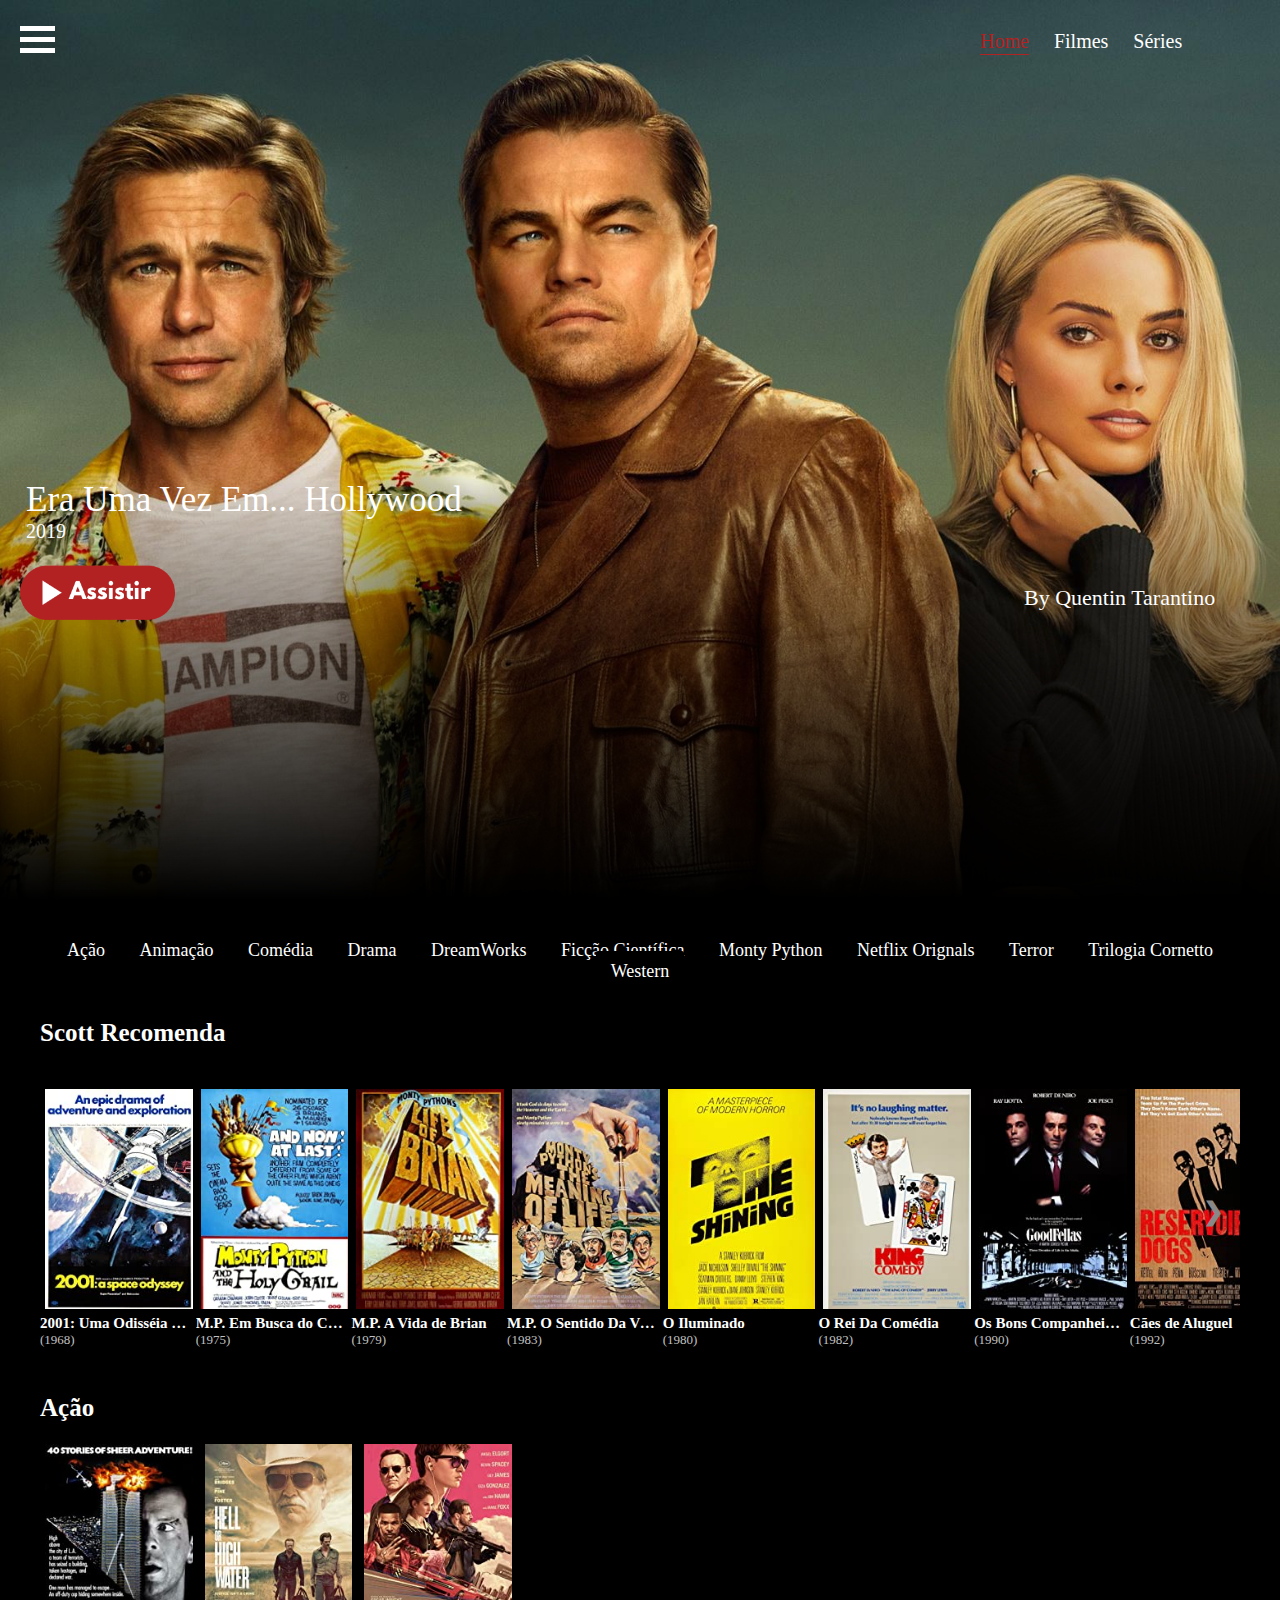
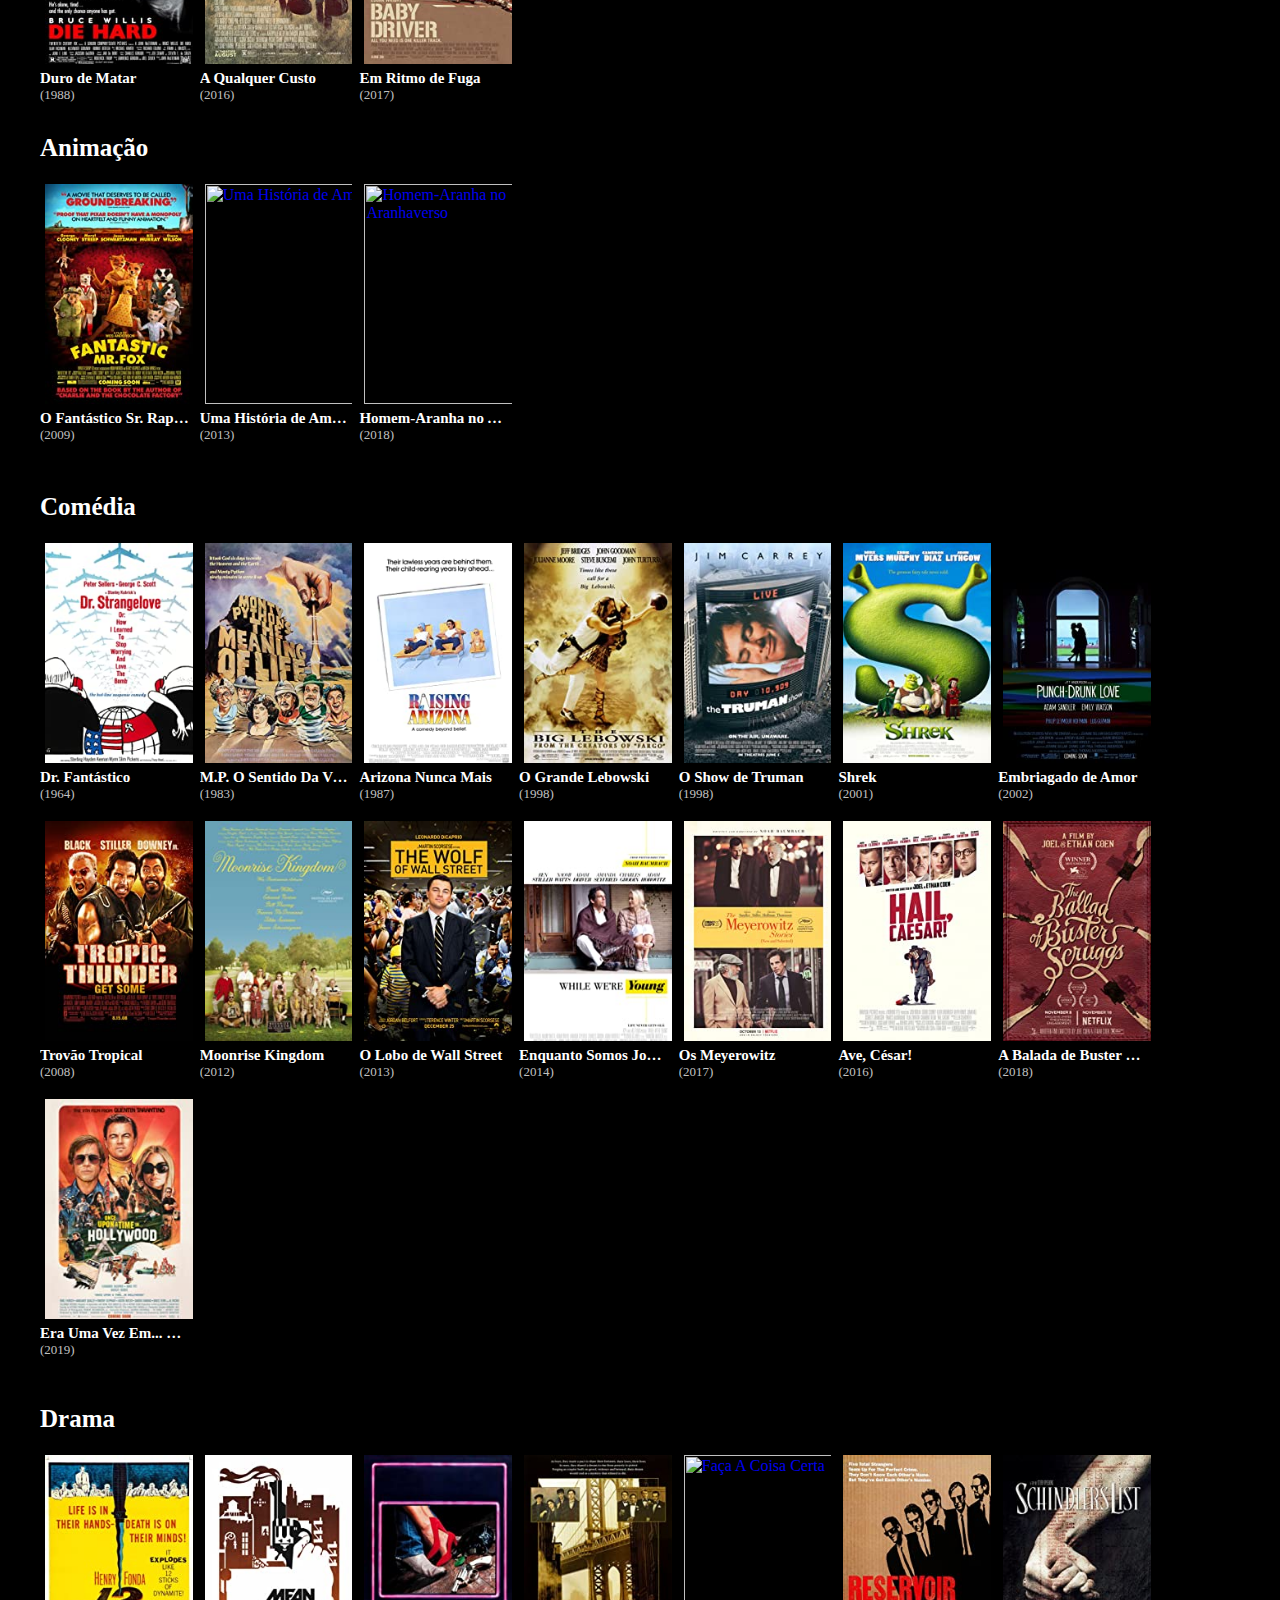
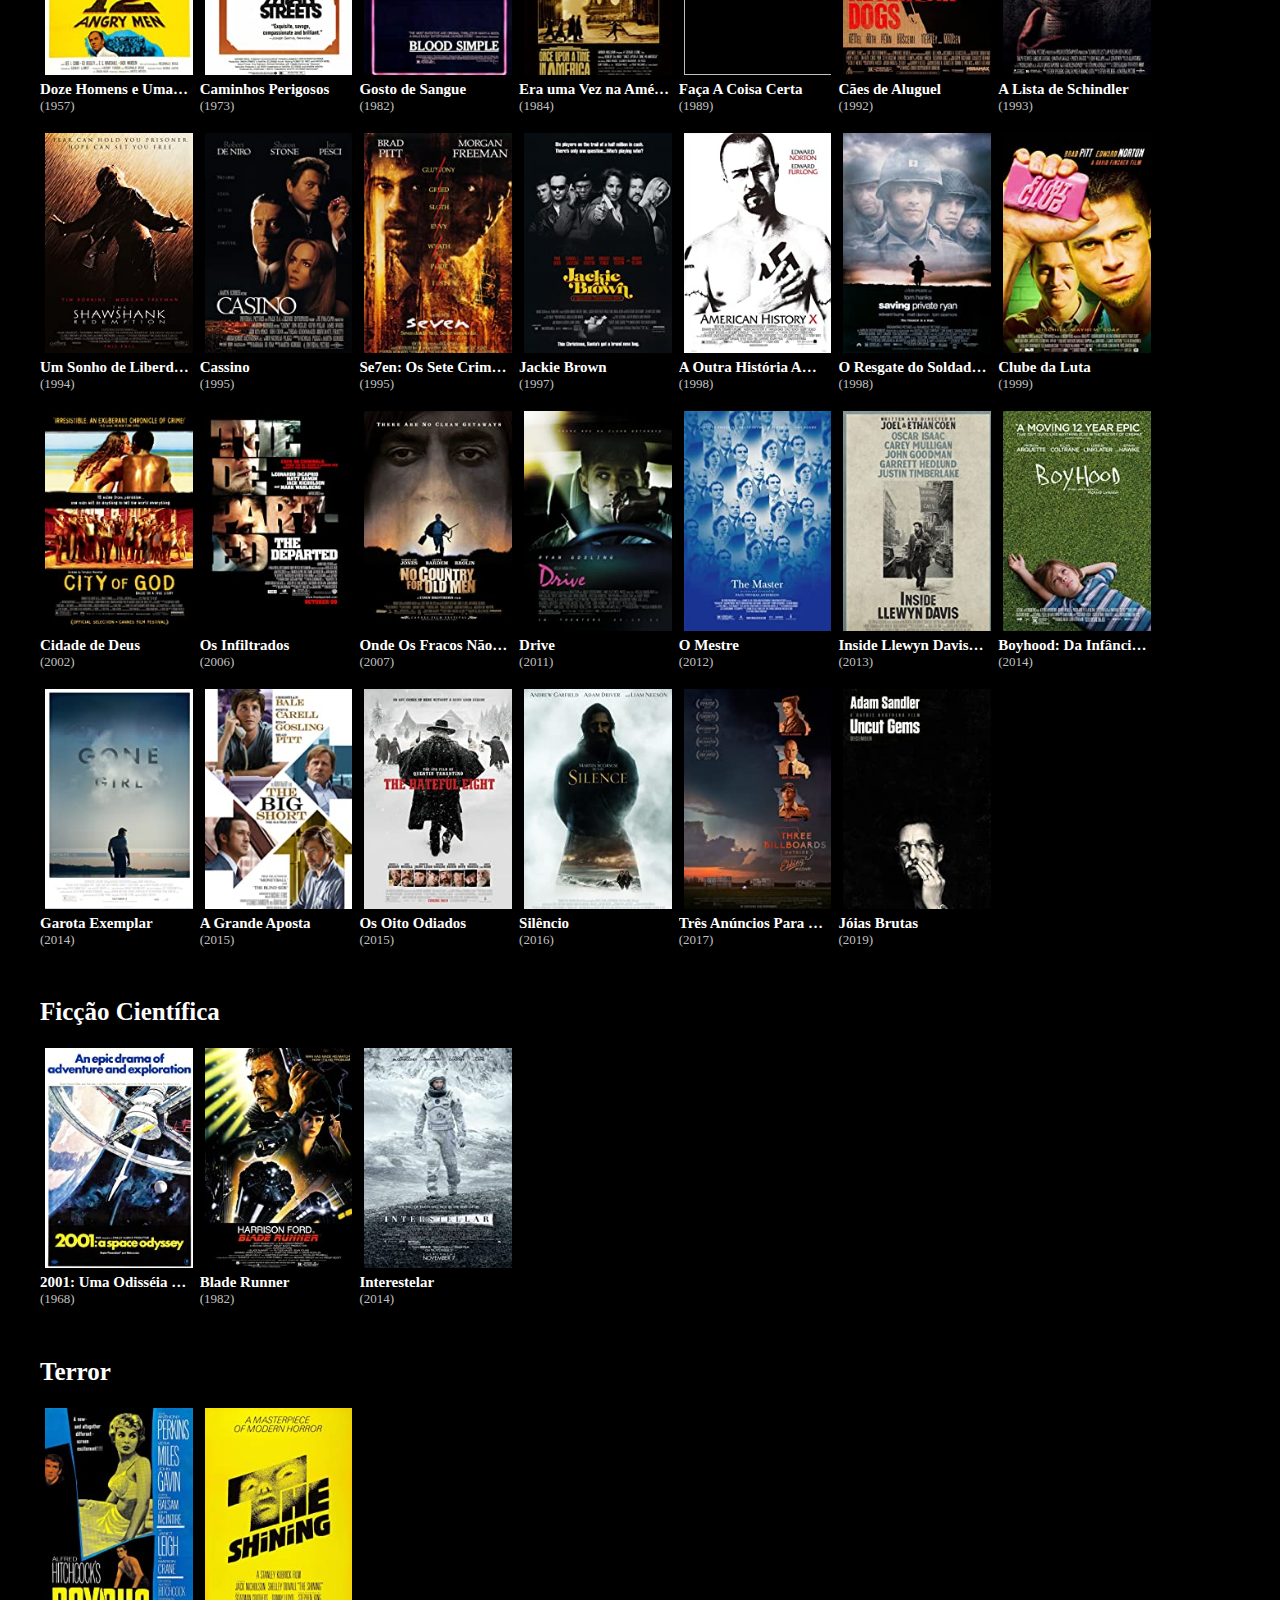
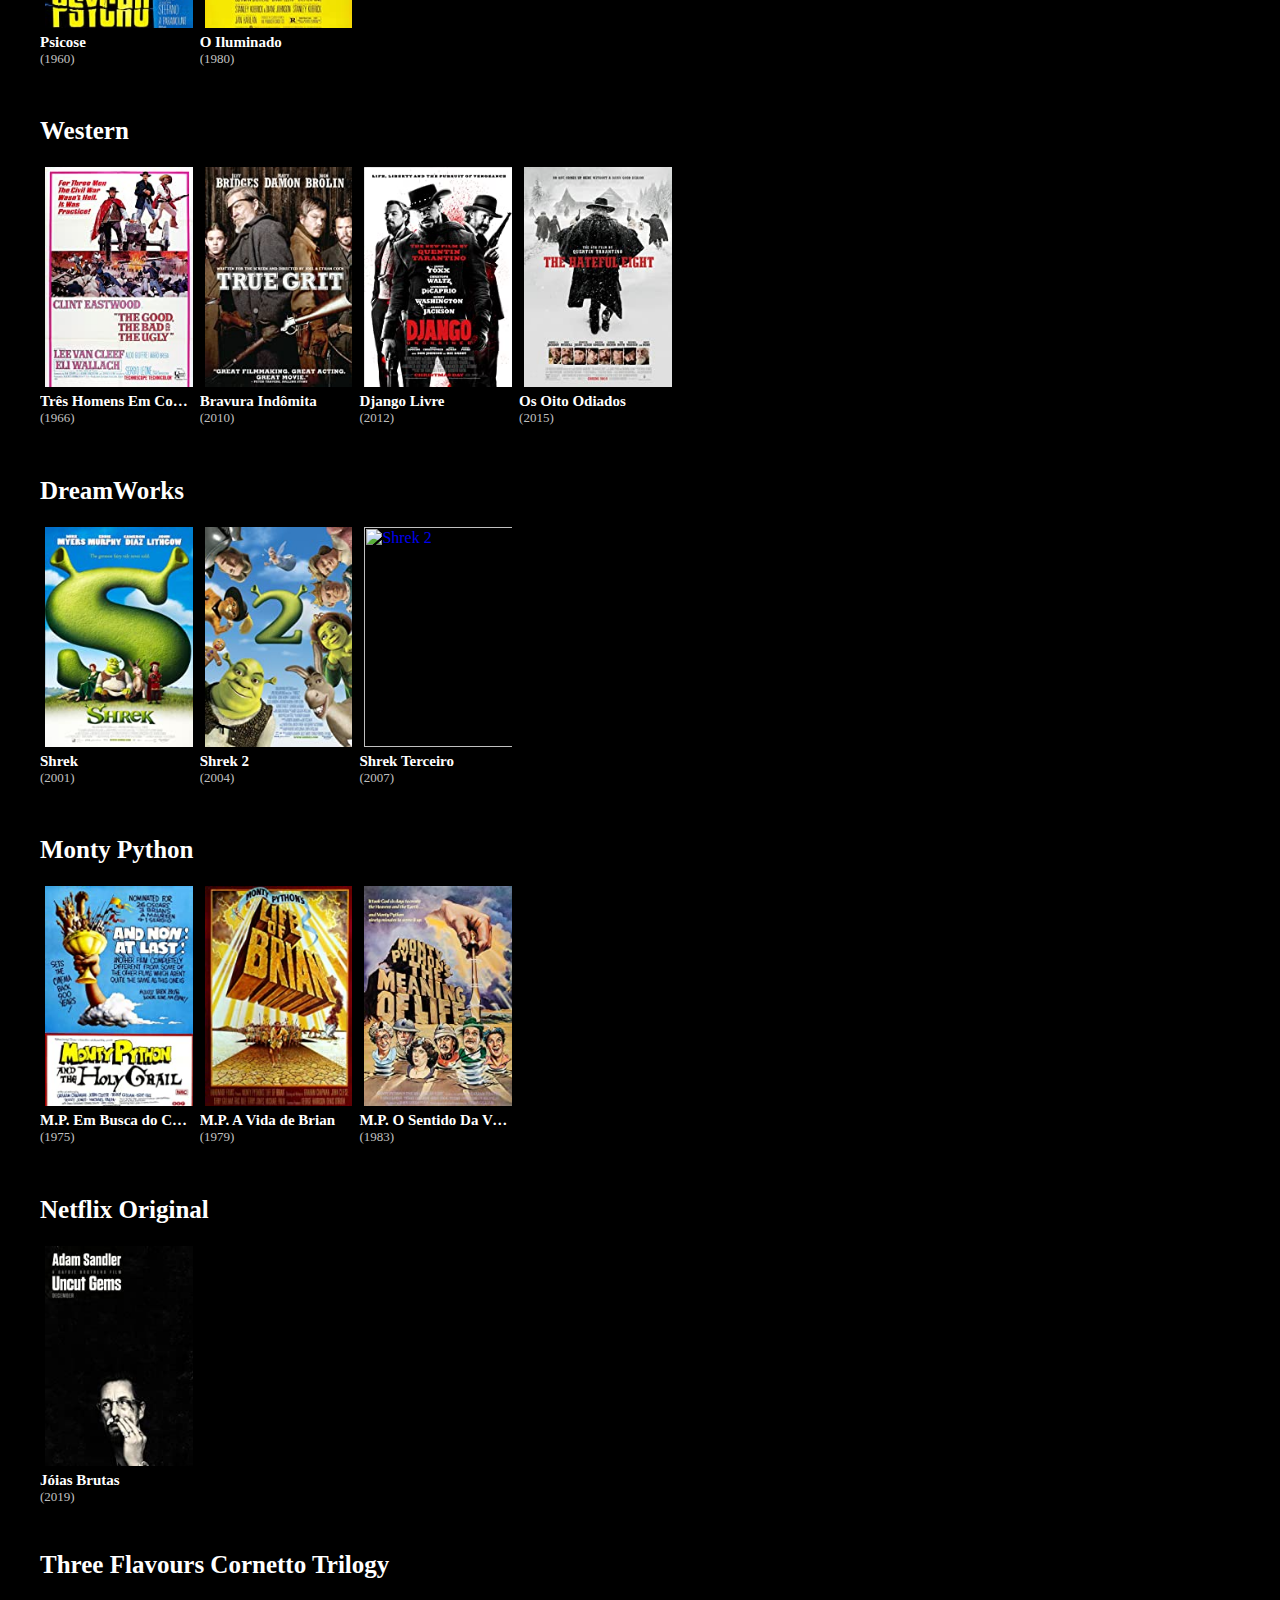
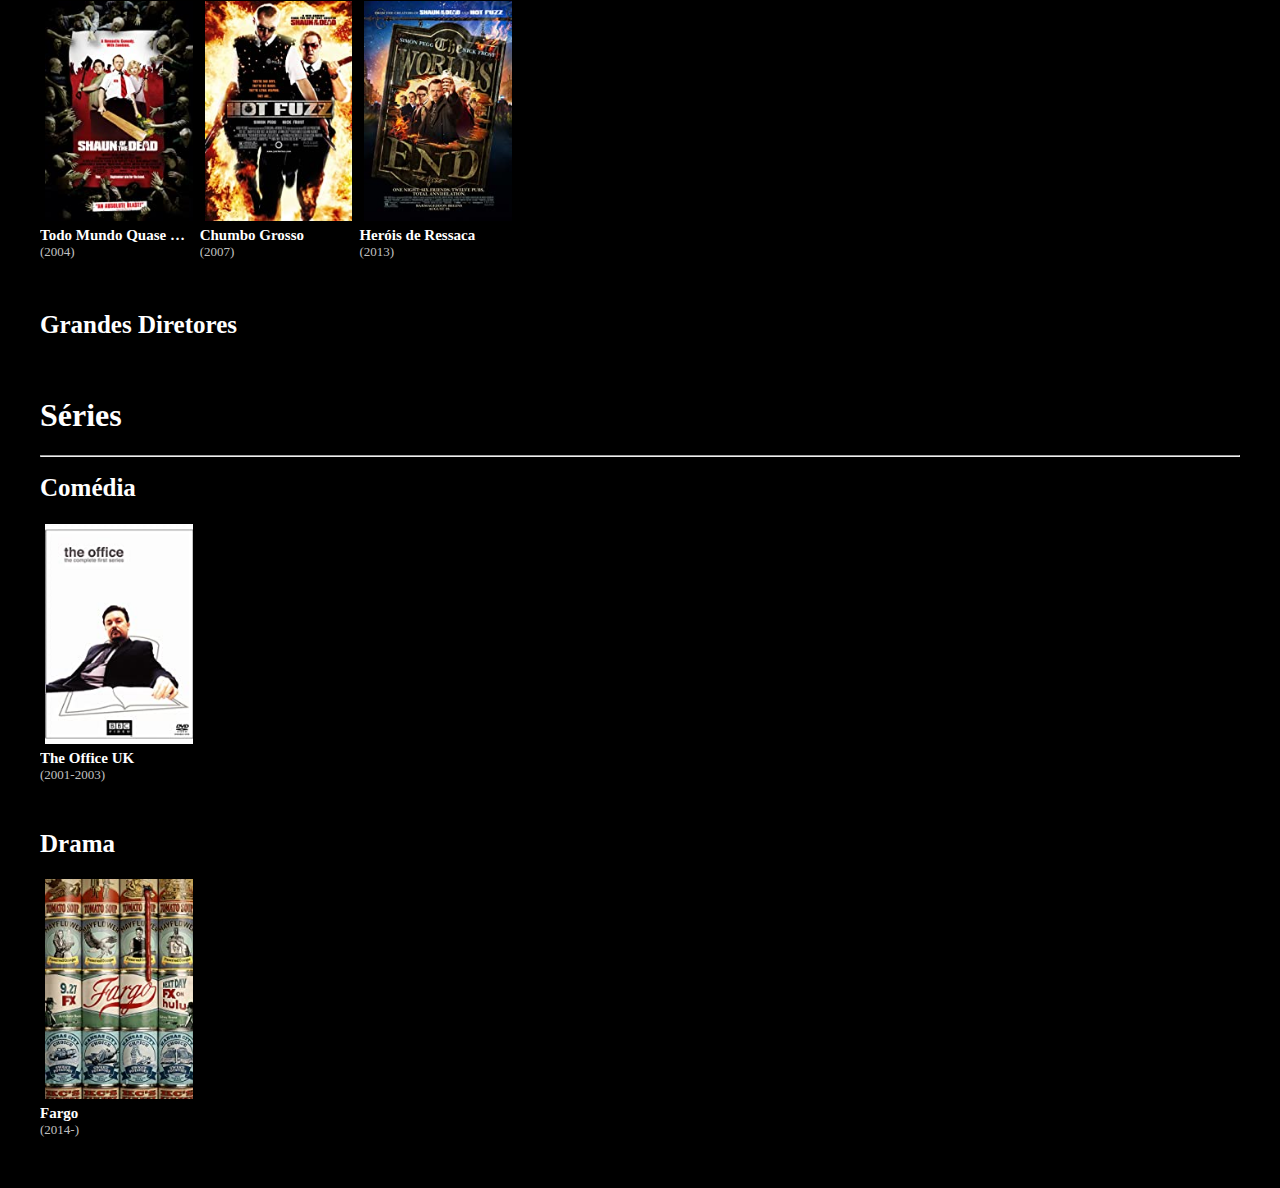
==== commit adf3e68b: "Atualizando index.html" ====
--- a/index.html
+++ b/index.html
@@ -298,6 +298,34 @@
 							</div>
 						</div>
 					</div>
+
+					<div class="tooltip">
+
+						<div class="container1" onmouseover="filmeOver('capas72','f72', 'c72', 's72')" onmouseout="filmeOut('capas72','f72', 'c72', 's72')">
+							<a href="https://brumbram20.cincopa.com/watch/A4HAcLOLOO68!AsHDOykkmxyM" target="_blank"><div class="cImagem" id="f72"><img id="capas72" class="capas" src="imagens/uma-historia-de-amor-e-furia.jpg" alt="Uma História de Amor e Fúria"></div></a><div class="text">Uma História de Amor e Fúria </div><div class="text2">(2013)</div>
+							<div class="overlay">
+								<div id="filmeHover"><a href="https://brumbram20.cincopa.com/watch/A4HAcLOLOO68!AsHDOykkmxyM" target="_blank"><img id="play" src="imagens/play.png"></a></div>
+							</div>
+
+							<div class="overlay">
+								<div id="filmeIMDb"><img id="btn" class="icon" src="imagens/more.png" onclick="modal('Uma História de Amor e Fúria (2013)','Luiz Bolognesi', '1h14m','Ação, Animação, Aventura', 4, 1, 'uma-historia-de-amor-e-furia.jpg')"></div>
+							</div>
+						</div>
+					</div>
+
+					<div class="tooltip">
+
+						<div class="container1" onmouseover="filmeOver('capas73','f73', 'c73', 's73')" onmouseout="filmeOut('capas73','f73', 'c73', 's73')">
+							<a href="https://brumbram20.cincopa.com/watch/A4HAcLOLOO68!AgHDyw0fq18k" target="_blank"><div class="cImagem" id="f73"><img id="capas73" class="capas" src="imagens/homem-aranha-no-aranhaverso.jpg" alt="Homem-Aranha no Aranhaverso"></div></a><div class="text">Homem-Aranha no Aranhaverso</div><div class="text2">(2018)</div>
+							<div class="overlay">
+								<div id="filmeHover"><a href="https://brumbram20.cincopa.com/watch/A4HAcLOLOO68!AgHDyw0fq18k" target="_blank"><img id="play" src="imagens/play.png"></a></div>
+							</div>
+
+							<div class="overlay">
+								<div id="filmeIMDb"><img id="btn" class="icon" src="imagens/more.png" onclick="modal('Homem-Aranha no Aranhaverso (2018)',' Bob Persichetti, Peter Ramsey, Rodney Rothman', '1h57m','Ação, Animação, Aventura', 5, 0, 'homem-aranha-no-aranhaverso.jpg')"></div>
+							</div>
+						</div>
+					</div>
 				</div>
 
 				<div id="div1">
@@ -561,6 +589,19 @@
 					</div>
 
 					<div class="tooltip">
+						<div class="container1" onmouseover="filmeOver('capas71','f71', 'c71', 's71')" onmouseout="filmeOut('capas71','f71', 'c71', 's71')">
+							<a href="https://brumbram20.cincopa.com/watch/AwGA8sOtprRN" target="_blank"><div class="cImagem" id="f71"><img id="capas71" class="capas" src="imagens/faca-a-coisa-certa.jpg" alt="Faça A Coisa Certa"></div></a><div class="text">Faça A Coisa Certa</div><div class="text2">(1989)</div>
+							<div class="overlay">
+								<div id="filmeHover"><a href="https://brumbram20.cincopa.com/watch/AwGA8sOtprRN" target="_blank"><img id="play" src="imagens/play.png"></a></div>
+							</div>
+
+							<div class="overlay">
+								<div id="filmeIMDb"><img id="btn" class="icon" src="imagens/more.png" onclick="modal('Faça A Coisa Certa (1989)','Spike Lee', '2h','Comédia, Drama', 0, 0, 'faca-a-coisa-certa.jpg')"></div>
+							</div>
+						</div>
+					</div>
+
+					<div class="tooltip">
 						<div class="container1" onmouseover="filmeOver('capas01','f01', 'c01', 's01')" onmouseout="filmeOut('capas01','f01', 'c01', 's01')">
 							<a href="https://scottsilva921.cincopa.com/watch/A4HAcLOLOO68!A0FDUcEo7fBw" target="_blank"><div class="cImagem" id="f01"><img id="capas01" class="capas" src="imagens/caes-de-aluguel.jpg" alt="Cães De Aluguel"></div></a><div class="text">Cães de Aluguel</div><div class="text2">(1992)</div>
 							<div class="overlay">
@@ -724,7 +765,7 @@
 							</div>
 
 							<div class="overlay">
-								<div id="filmeIMDb"><img id="btn" class="icon" src="imagens/more.png" onclick="modal('Drive (2011)',' Nicolas Winding Refn', '1h40m','Crime, Drama', 0, 0, 'drive.jpg')"></div>
+								<div id="filmeIMDb"><img id="btn" class="icon" src="imagens/more.png" onclick="modal('Drive (2011)',' Nicolas Winding Refn', '1h40m','Crime, Drama', 4, 1, 'drive.jpg')"></div>
 							</div>
 						</div>
 					</div>
@@ -750,7 +791,7 @@
 							</div>
 
 							<div class="overlay">
-								<div id="filmeIMDb"><img id="btn" class="icon" src="imagens/more.png" onclick="modal('Inside Llewyn Davis: Balada de um Homem Comum (2013)','Irmãos Coen', '1h50m','Comédia, Drama, Música', 0, 0, 'inside-llewyn-davis.jpg')"></div>
+								<div id="filmeIMDb"><img id="btn" class="icon" src="imagens/more.png" onclick="modal('Inside Llewyn Davis: Balada de um Homem Comum (2013)','Irmãos Coen', '1h50m','Comédia, Drama, Música', 4, 1, 'inside-llewyn-davis.jpg')"></div>
 							</div>
 
 						</div>
@@ -764,7 +805,7 @@
 							</div>
 
 							<div class="overlay">
-								<div id="filmeIMDb"><img id="btn" class="icon" src="imagens/more.png" onclick="modal('Garota Exemplar (2014)','David Fincher', '2h29m','Drama, Mistério, Thriller', 0, 0, 'boyhood.jpg')"></div>
+								<div id="filmeIMDb"><img id="btn" class="icon" src="imagens/more.png" onclick="modal('Boyhood: Da Infância à Juventude (2014)','David Linklater', '2h45m','Drama', 0, 0, 'boyhood.jpg')"></div>
 							</div>
 						</div>
 					</div>
@@ -790,7 +831,7 @@
 							</div>
 
 							<div class="overlay">
-								<div id="filmeIMDb"><img id="btn" class="icon" src="imagens/more.png" onclick="modal('A Grande Aposta (2015)','Adam McKay', '2h10m',' Comédia, Drama', 0, 0, 'a-grande-aposta.jpg')"></div>
+								<div id="filmeIMDb"><img id="btn" class="icon" src="imagens/more.png" onclick="modal('A Grande Aposta (2015)','Adam McKay', '2h10m',' Comédia, Drama', 4, 1, 'a-grande-aposta.jpg')"></div>
 							</div>
 						</div>
 					</div>
@@ -1006,7 +1047,20 @@
 							</div>
 
 							<div class="overlay">
-								<div id="filmeIMDb"><img id="btn" class="icon" src="imagens/more.png" onclick="modal('Shrek (2001)','Andrew Adamson, Kelly Asbury', '1h33m','Animação, Aventura, Comédia', 5, 0, 'shrek2.jpg')"></div>
+								<div id="filmeIMDb"><img id="btn" class="icon" src="imagens/more.png" onclick="modal('Shrek 2 (2004)','Andrew Adamson, Kelly Asbury', '1h33m','Animação, Aventura, Comédia', 5, 0, 'shrek2.jpg')"></div>
+							</div>
+						</div>
+					</div>
+
+					<div class="tooltip">
+						<div class="container1" onmouseover="filmeOver('capas70','f70', 'c70', 's70')" onmouseout="filmeOut('capas70','f70', 'c70', 's70')">
+							<a href="https://yofic27535.cincopa.com/watch/A4HAcLOLOO68!AUDDqukX2cfF" target="_blank"><div class="cImagem" id="f70"><img id="capas70" class="capas" src="imagens/shrek3.jpg" alt="Shrek 2"></div></a><div class="text">Shrek Terceiro</div><div class="text2">(2007)</div>
+							<div class="overlay">
+								<div id="filmeHover"><a href="https://yofic27535.cincopa.com/watch/A4HAcLOLOO68!AUDDqukX2cfF" target="_blank"><img id="play" src="imagens/play.png"></a></div>
+							</div>
+
+							<div class="overlay">
+								<div id="filmeIMDb"><img id="btn" class="icon" src="imagens/more.png" onclick="modal('Shrek Terceiro(2007)','Chris Miller, Raman Hui', '1h33m','Animação, Aventura, Comédia', 4, 0, 'shrek3.jpg')"></div>
 							</div>
 						</div>
 					</div>
